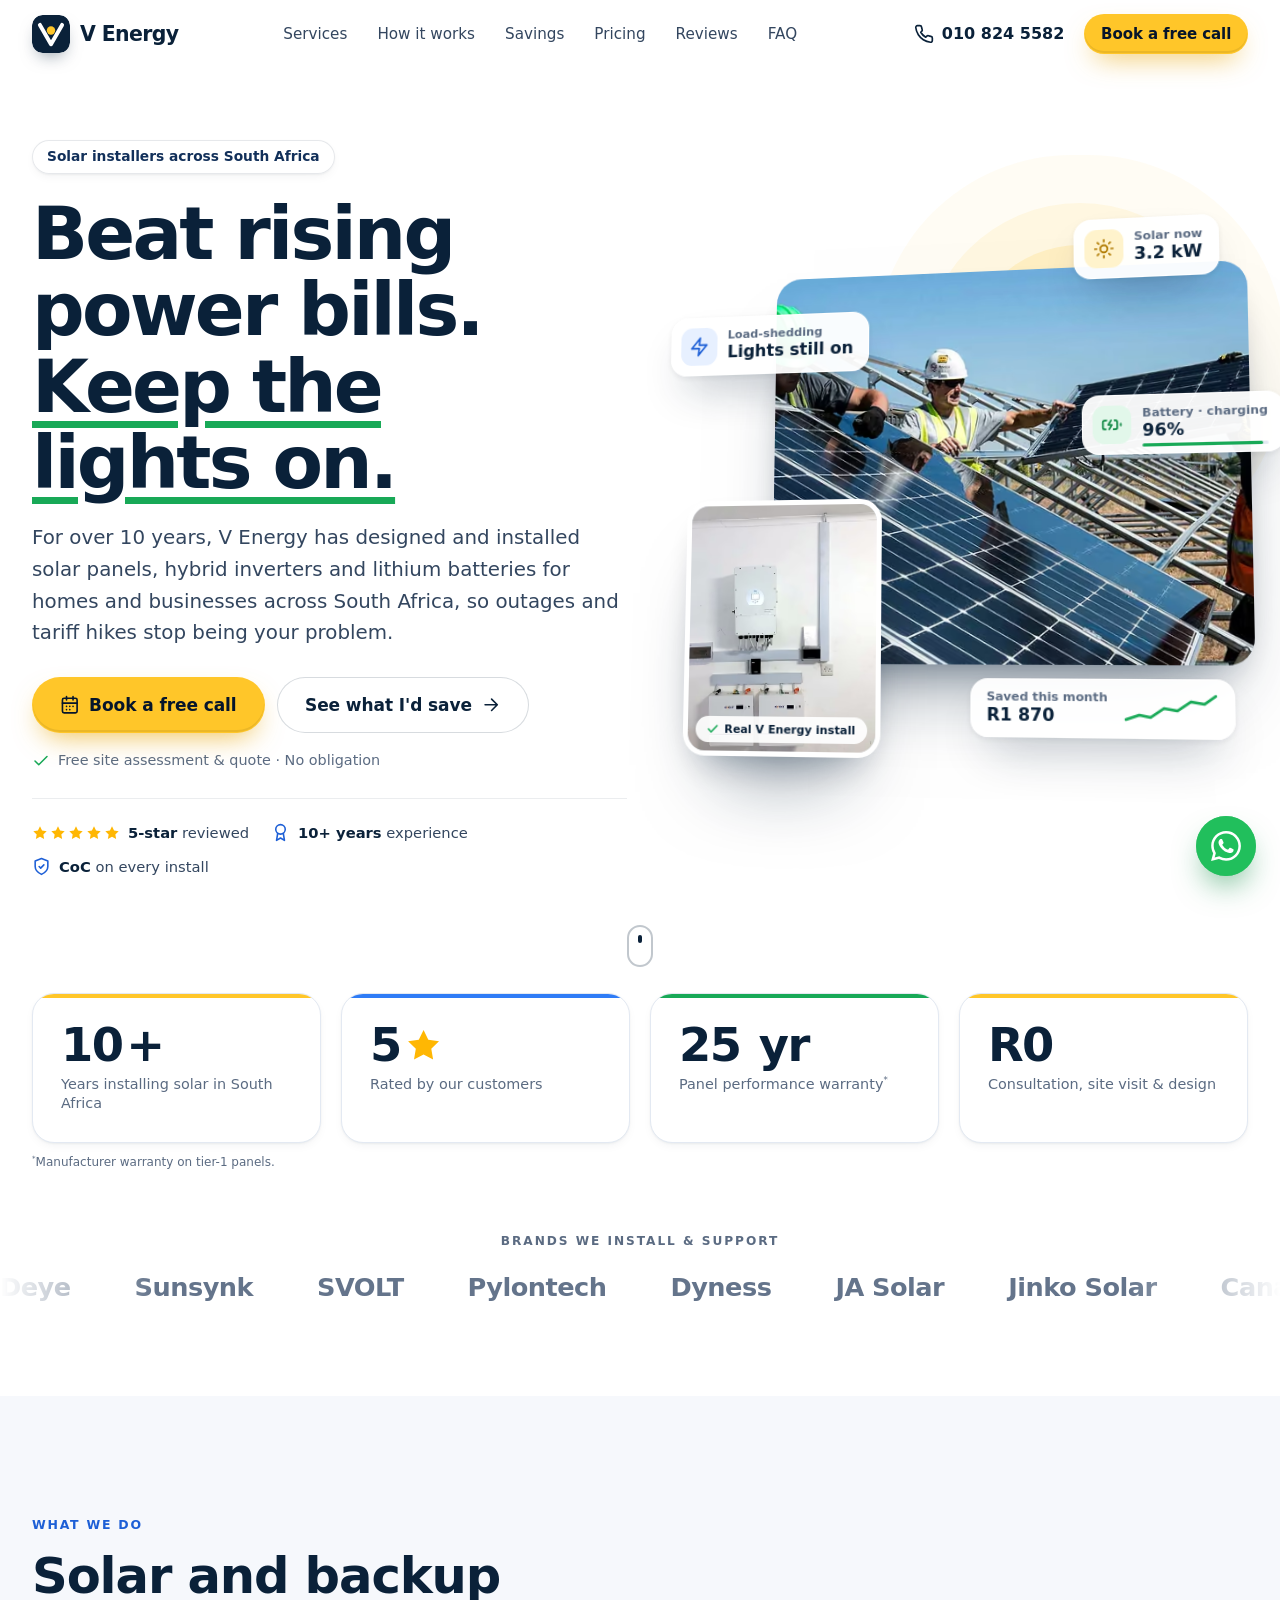
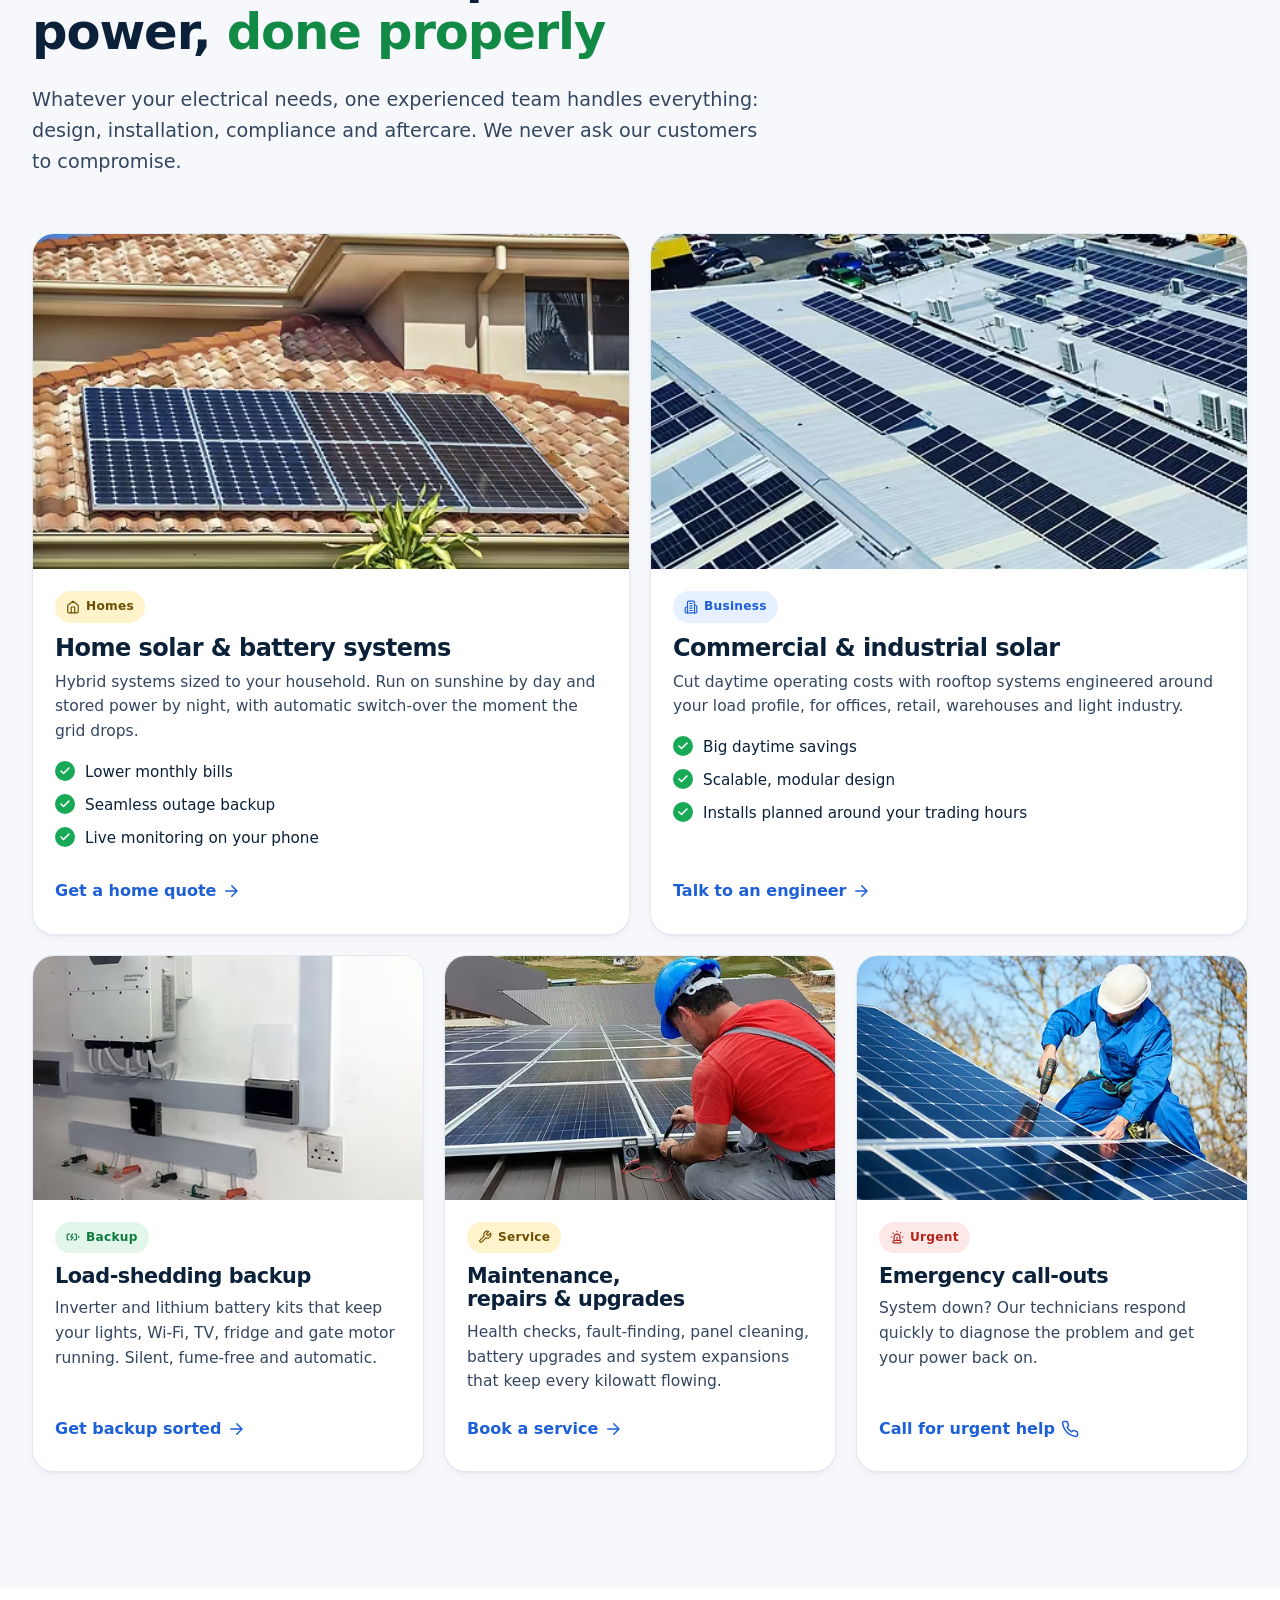
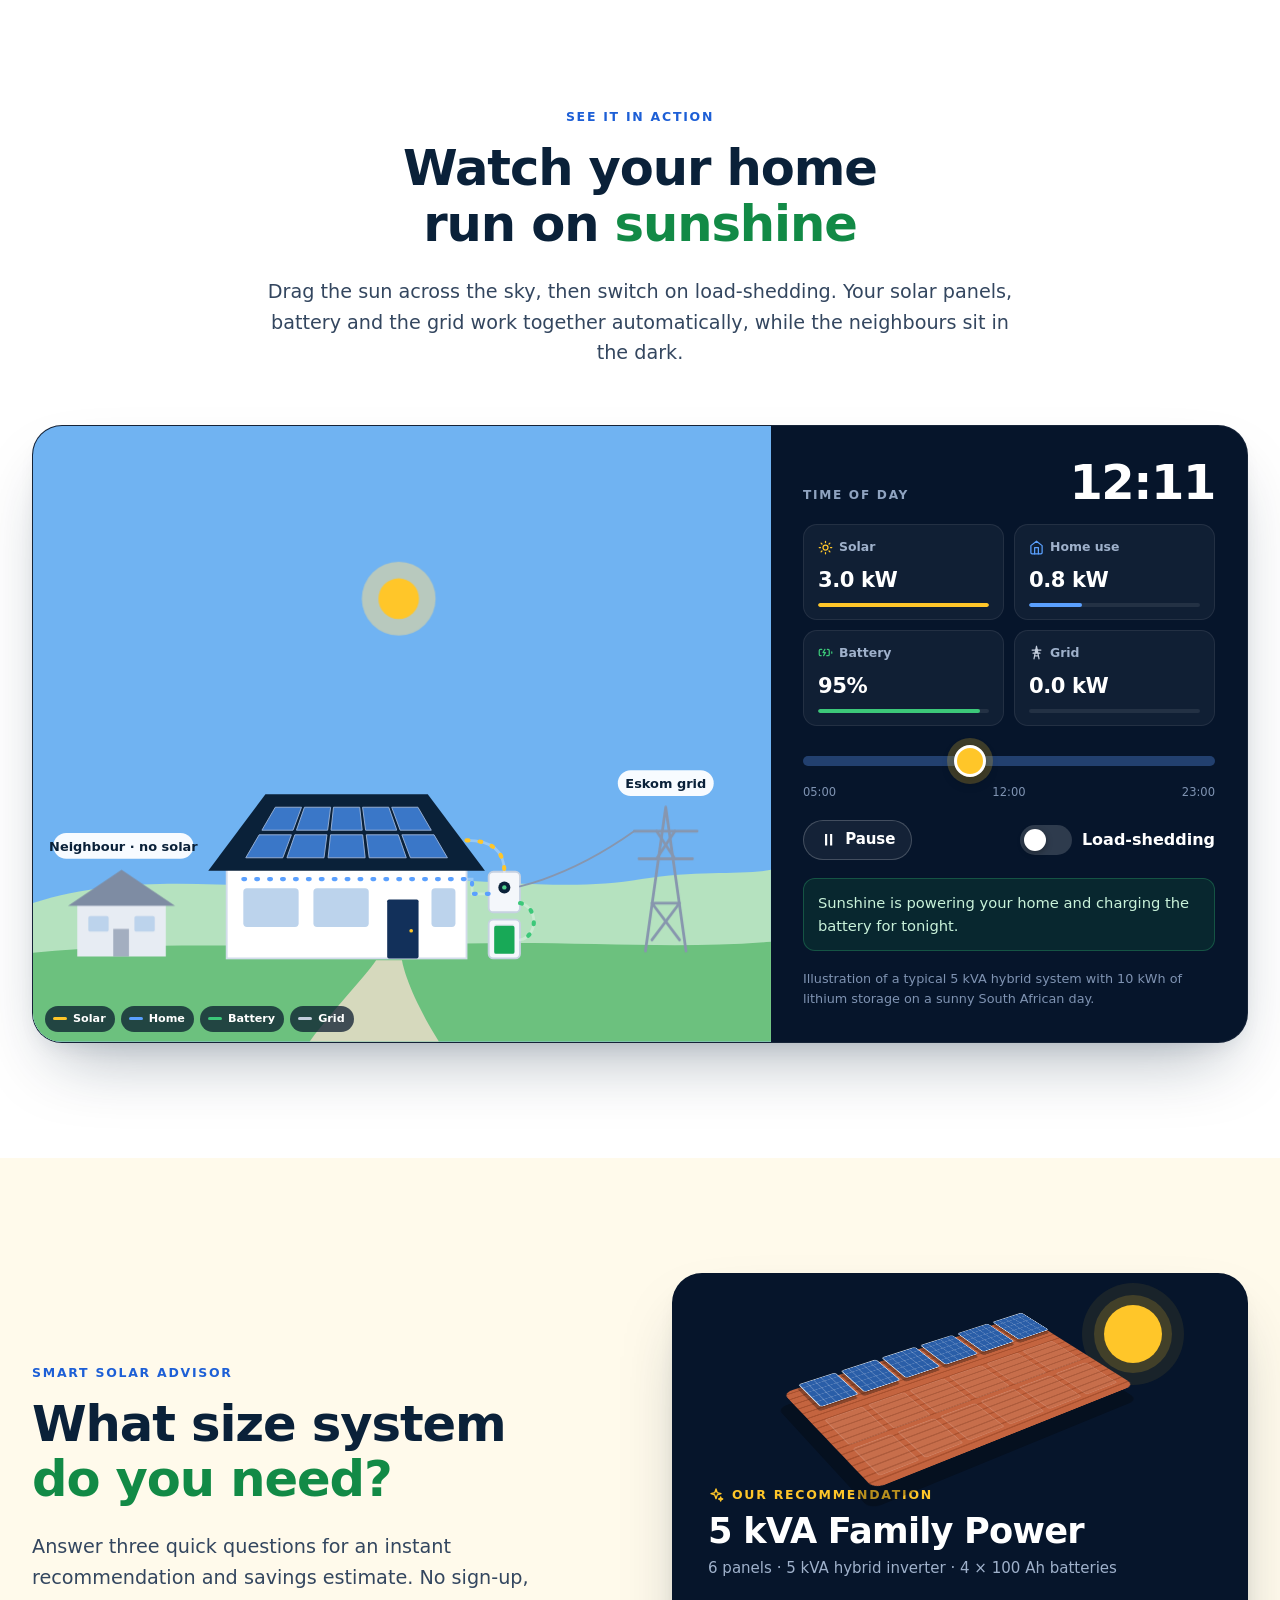
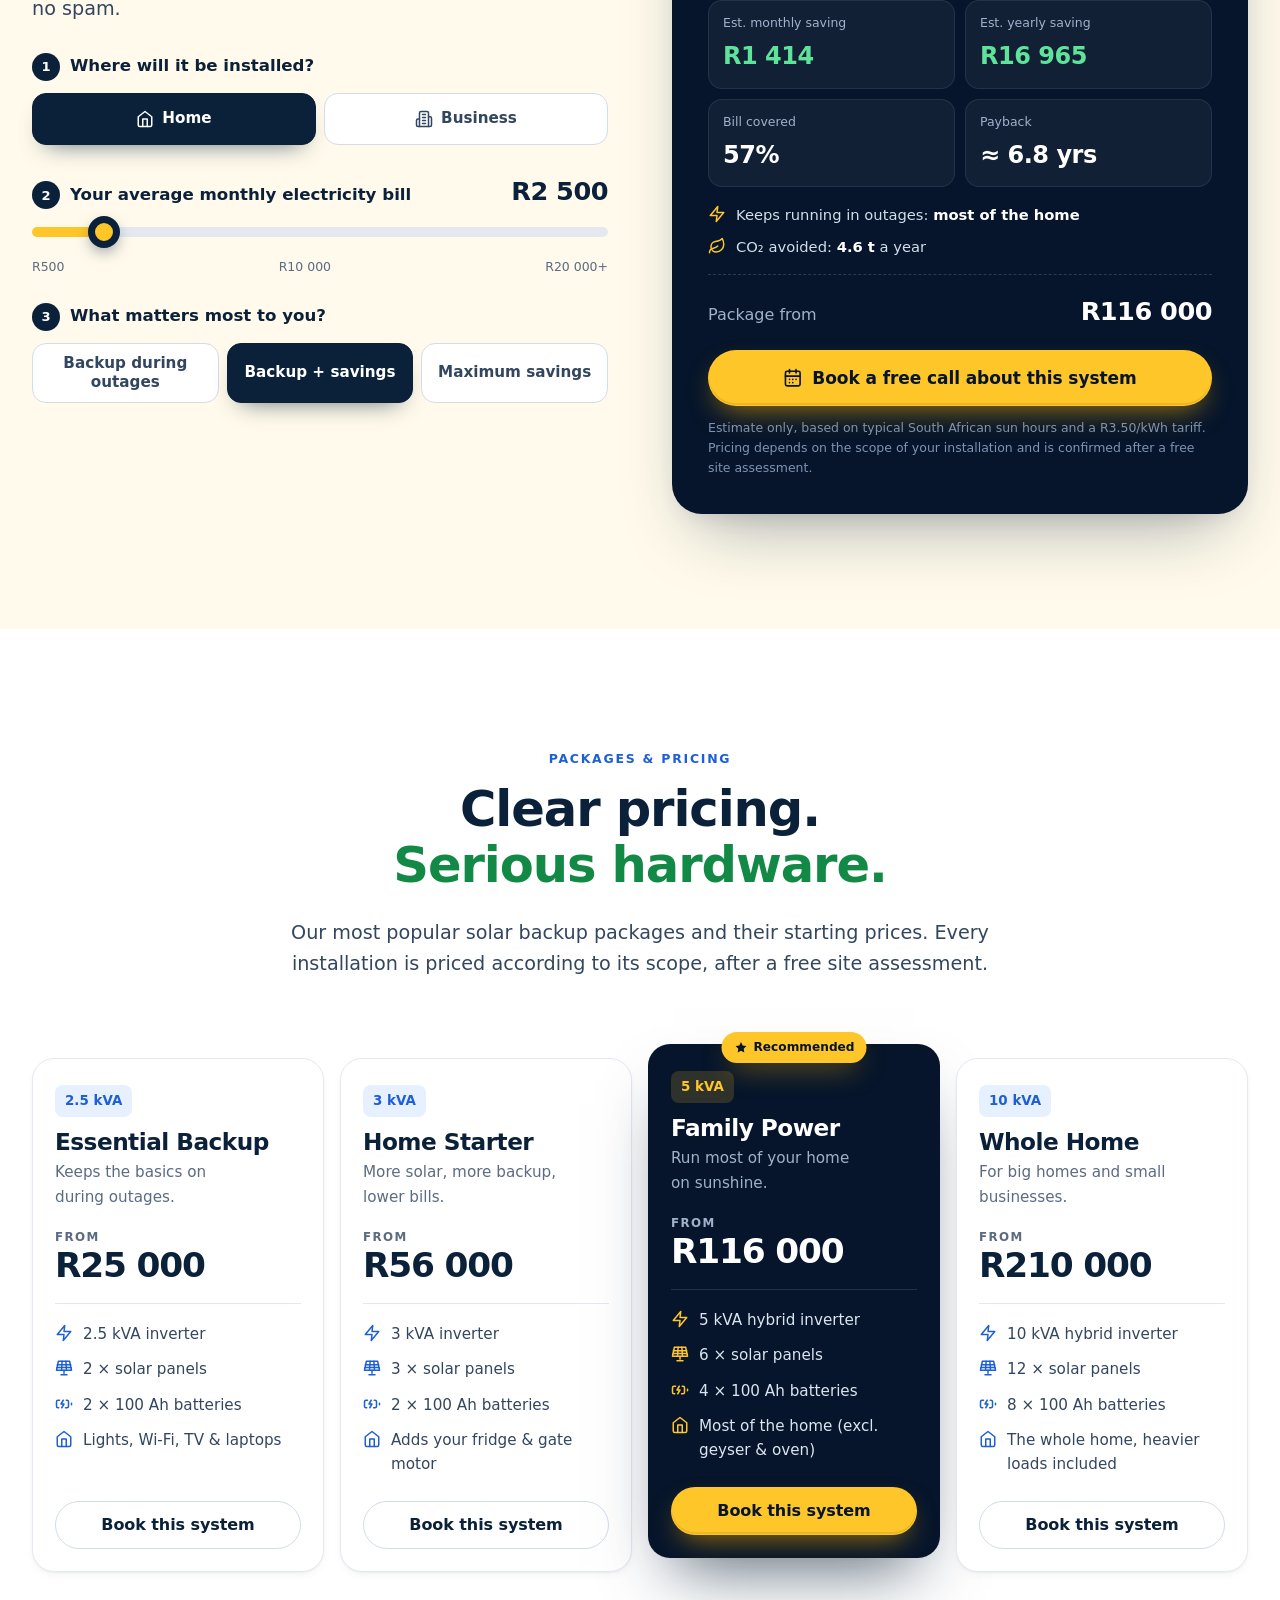
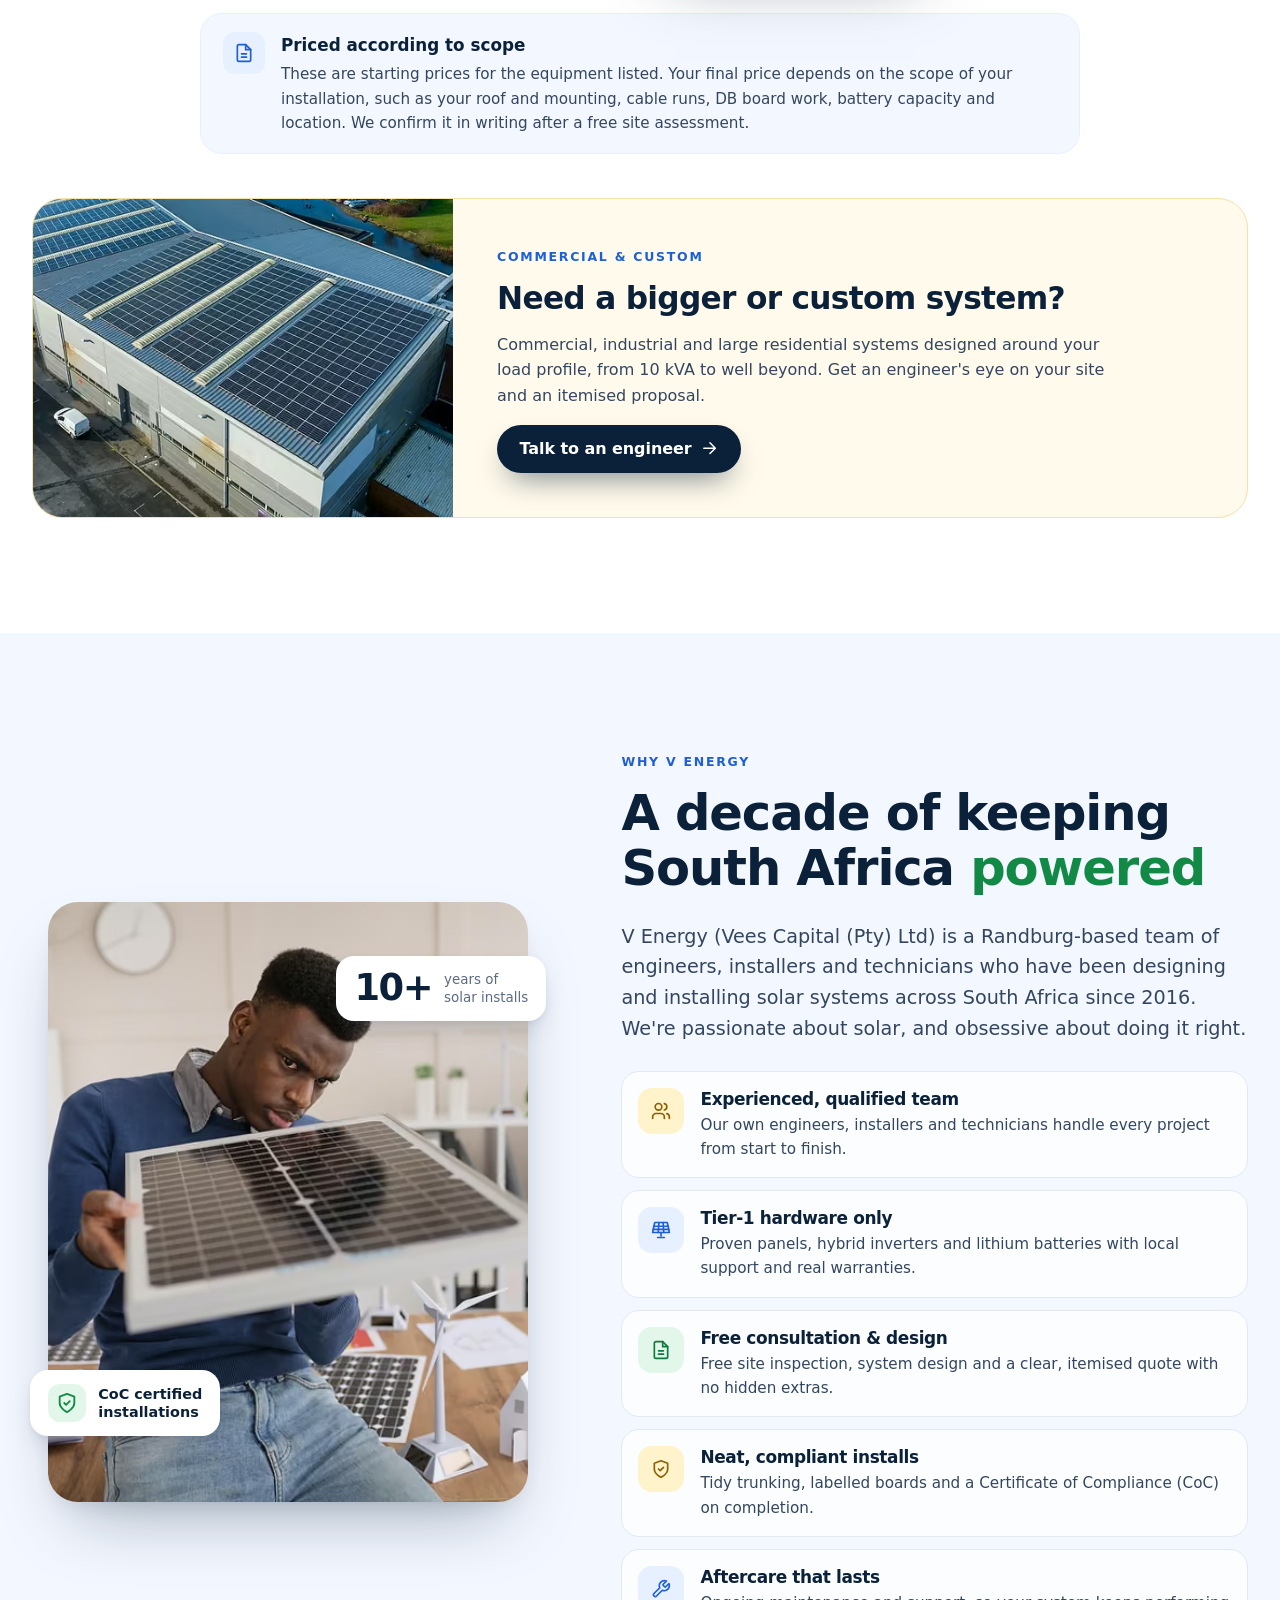
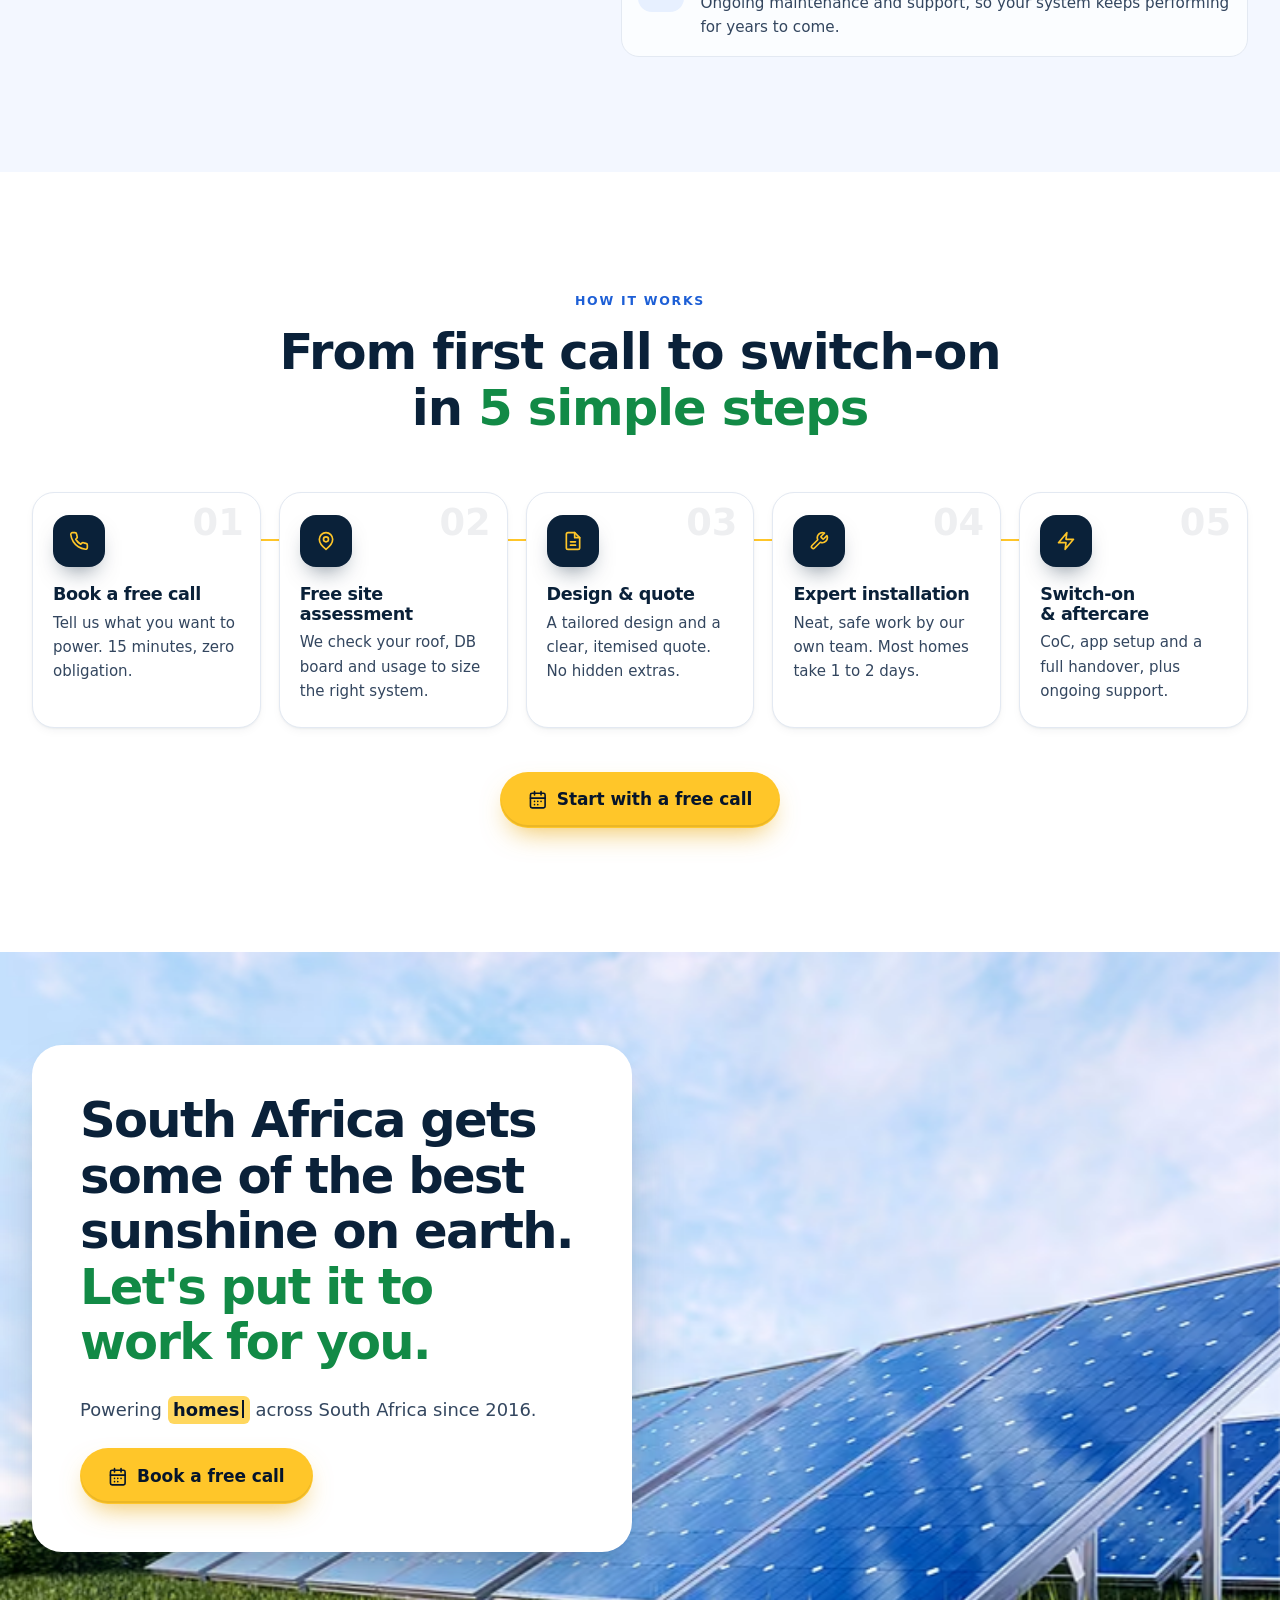
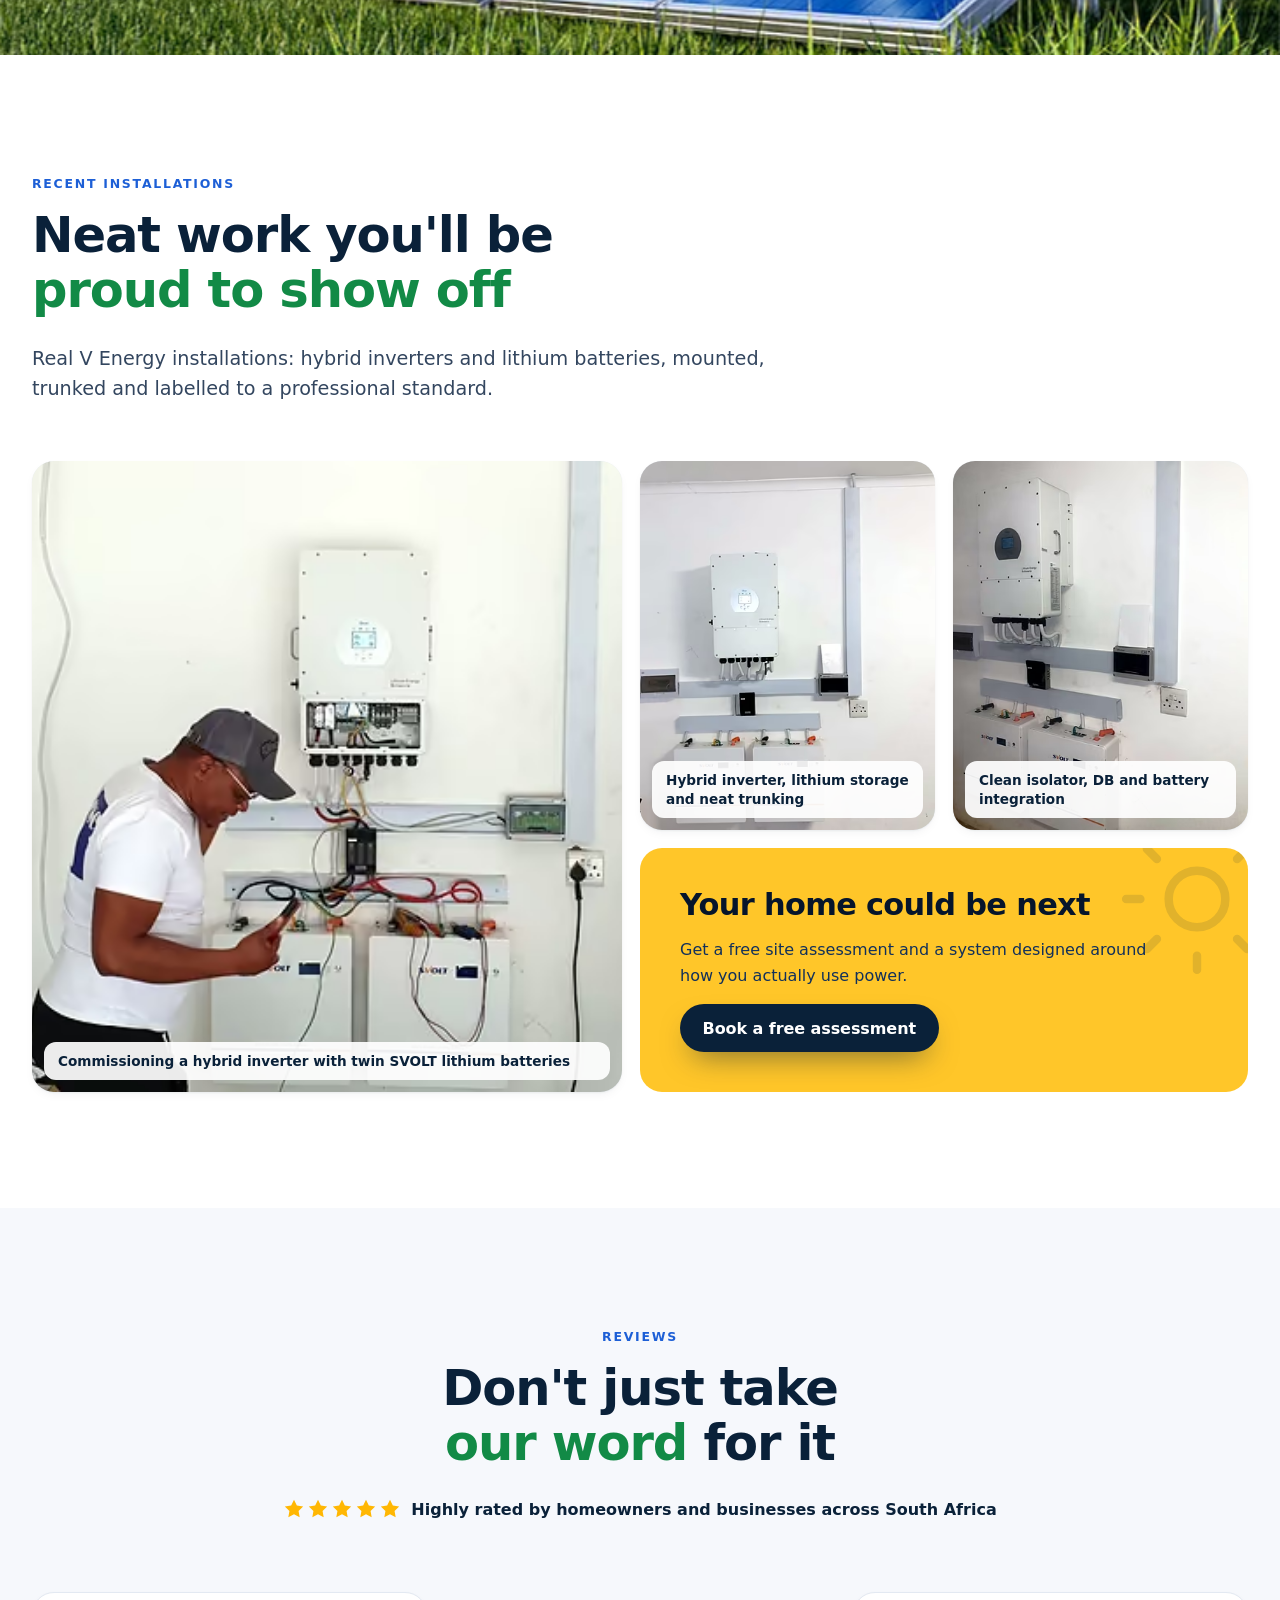
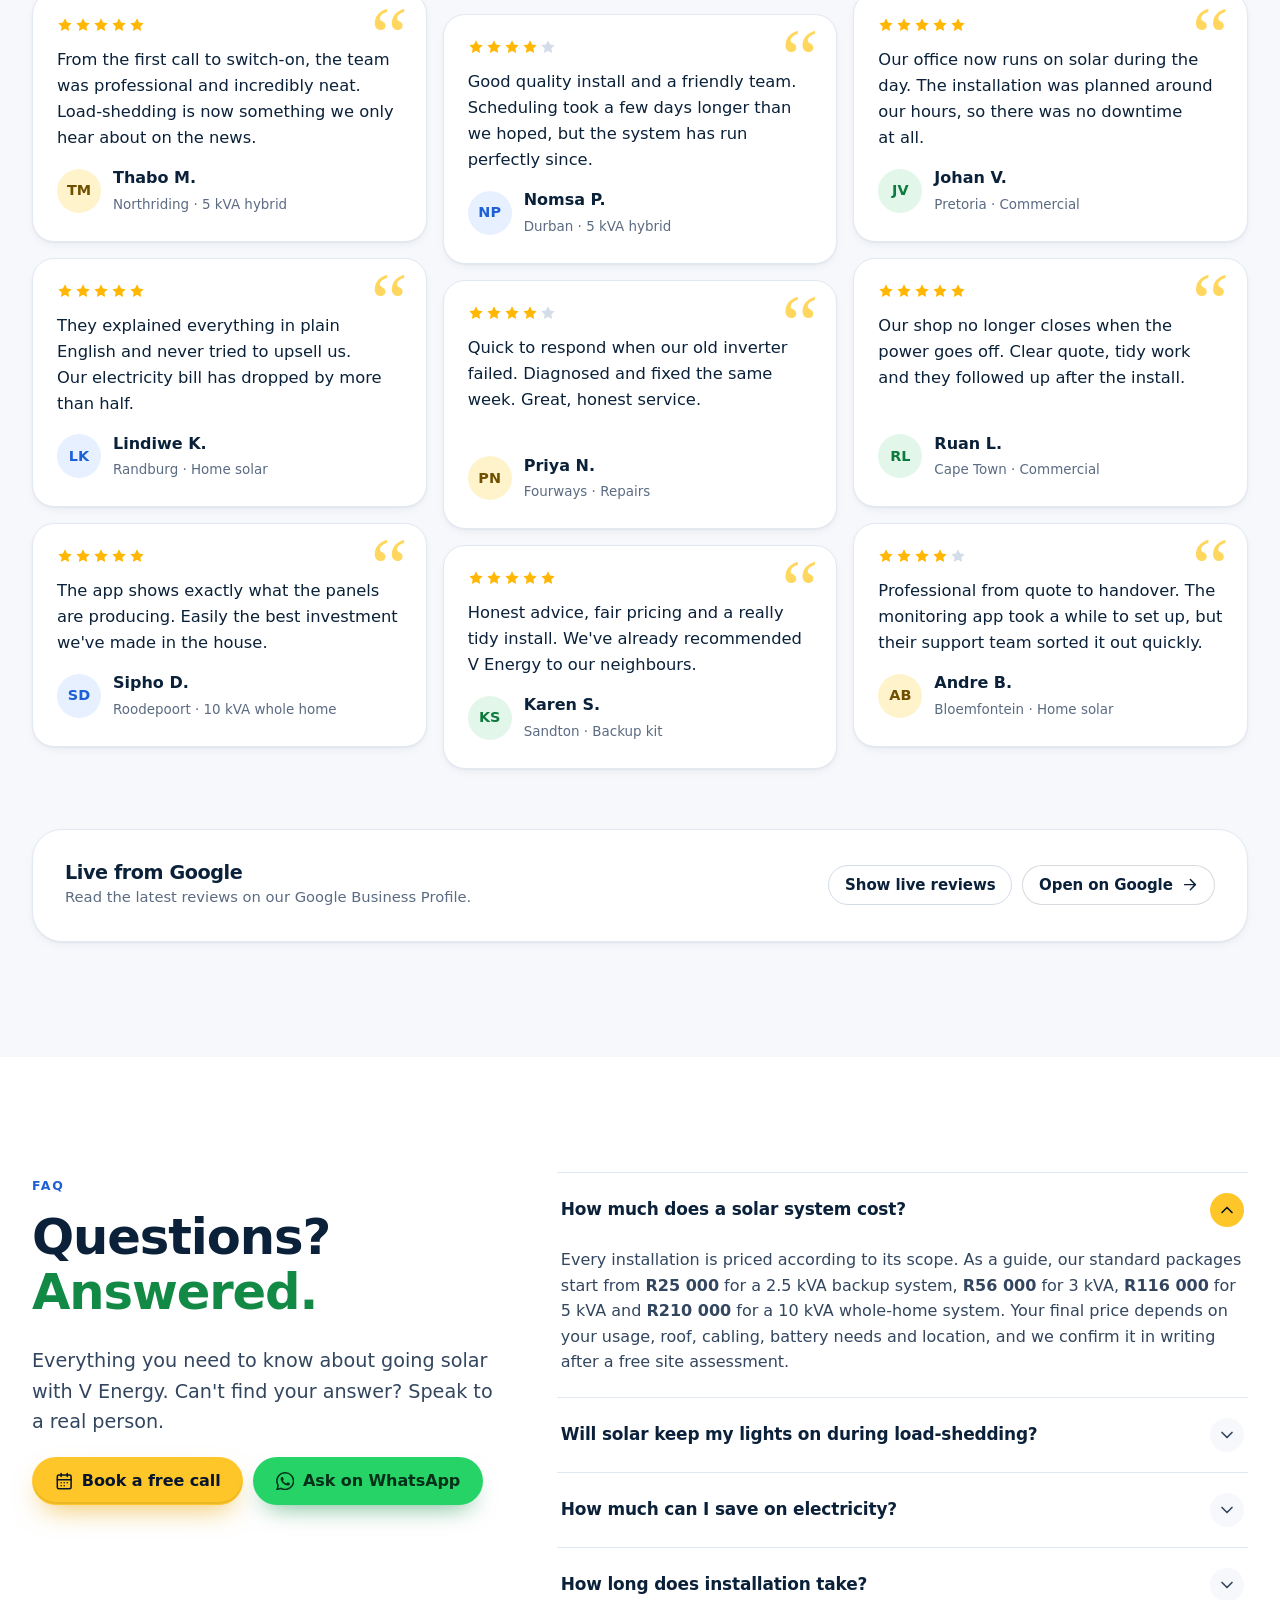
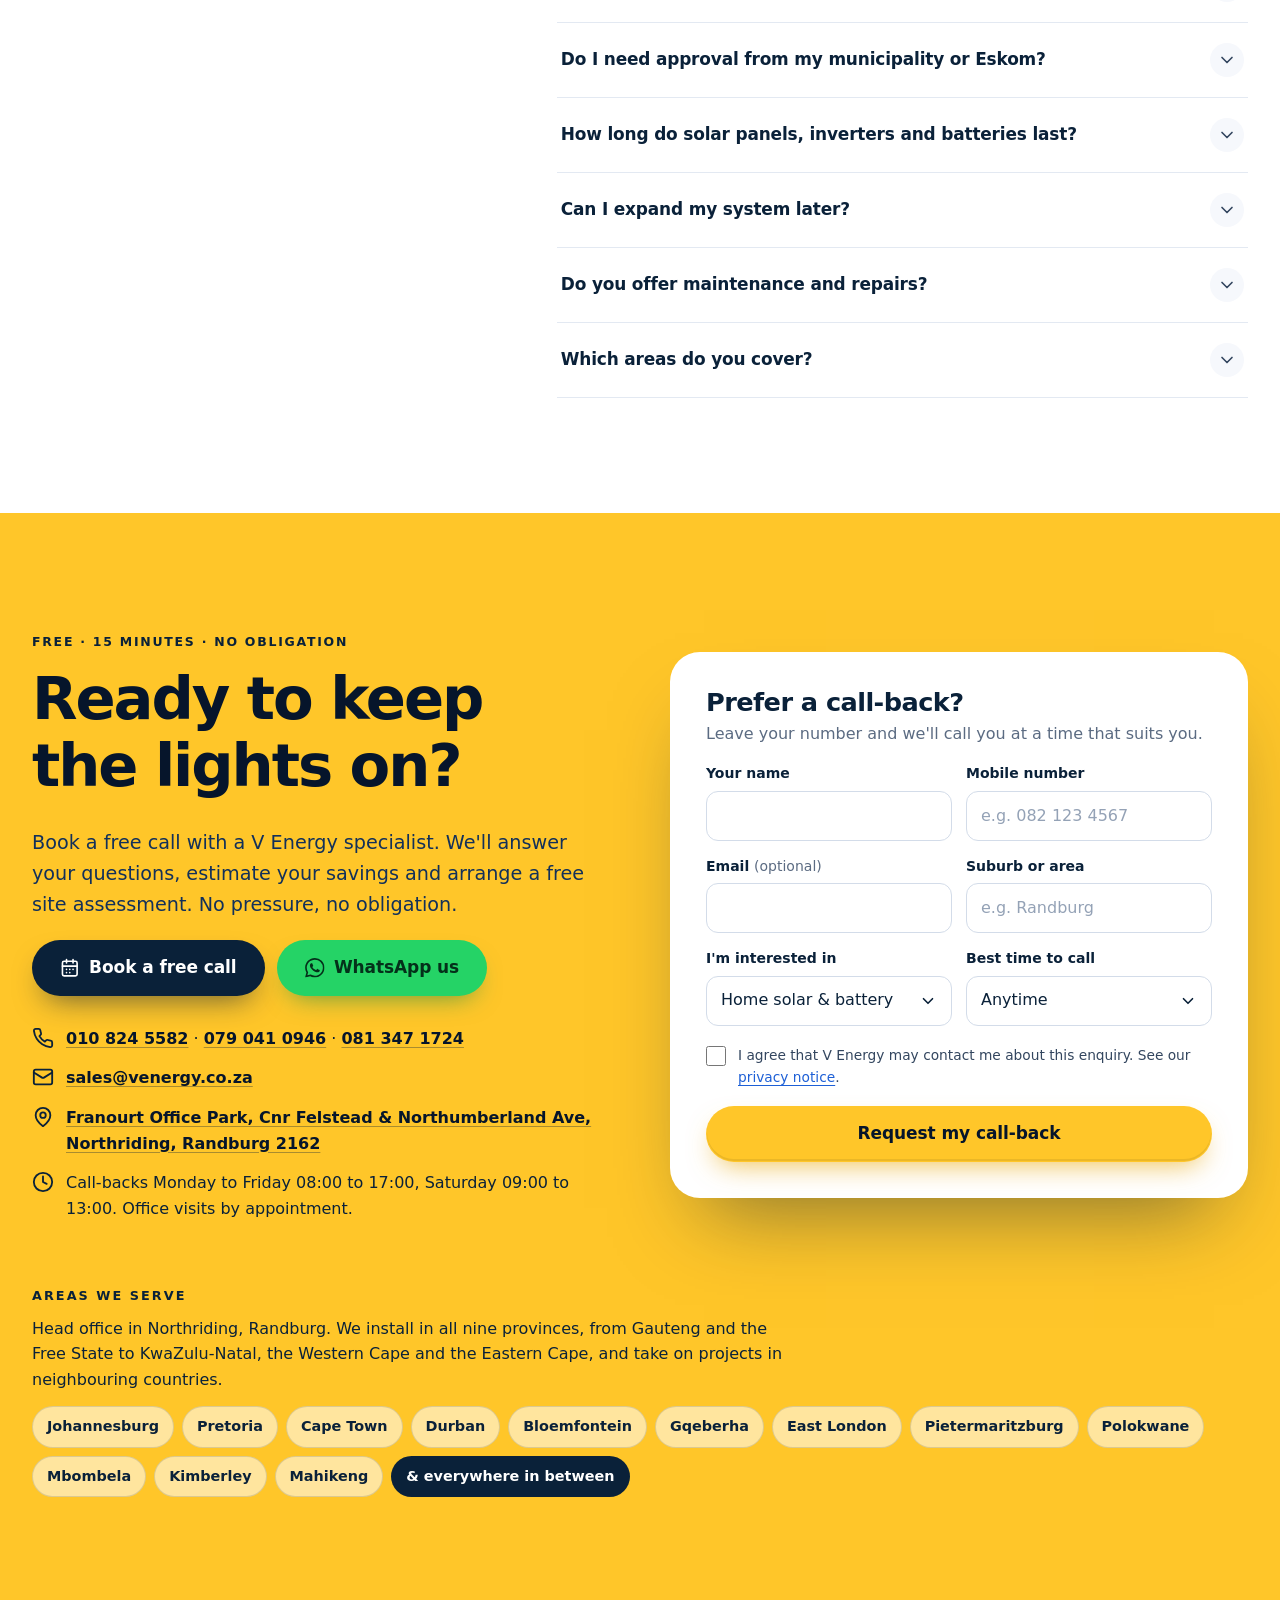
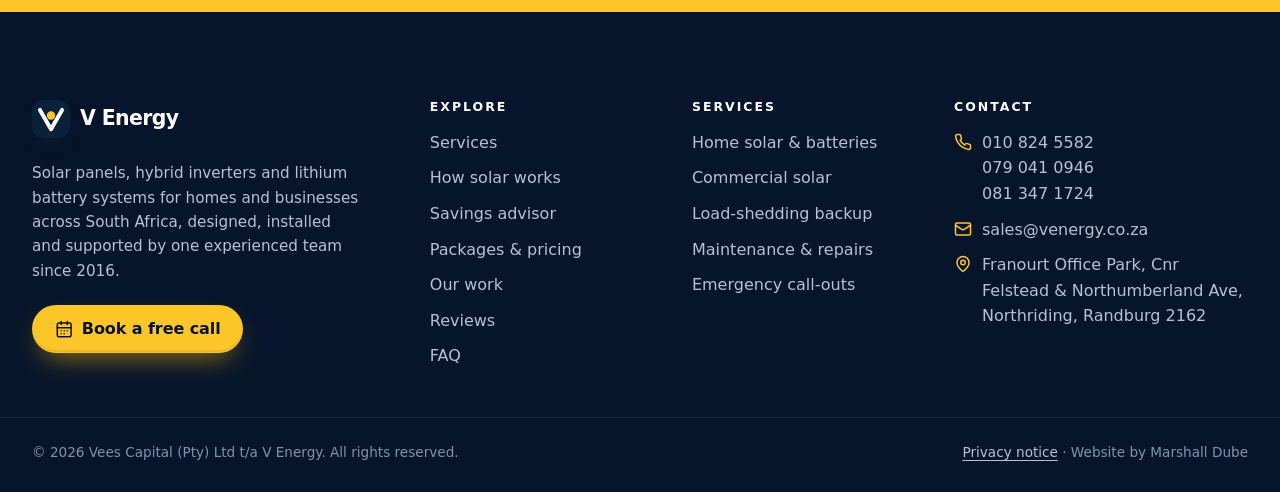
==== index.html @ 4fe9e8a4 "Send WhatsApp messages to 081 347 1724 All WhatsApp buttons (header menu, FAQ, contact section, floa" ====
<!doctype html>
<html lang="en-ZA">
<head>
  <meta charset="utf-8">
  <meta name="viewport" content="width=device-width, initial-scale=1, viewport-fit=cover">
  <title>Solar Installers in Johannesburg &amp; South Africa | V Energy</title>
  <meta name="description" content="Solar panels, inverters and lithium batteries installed across South Africa by V Energy for 10+ years. Beat load-shedding and rising tariffs. Book a free call.">
  <link rel="canonical" href="https://venergy.co.za/">
  <meta name="robots" content="index, follow, max-image-preview:large">
  <meta name="theme-color" content="#ffffff">
  <meta name="color-scheme" content="light">
  <meta name="format-detection" content="telephone=no">
  <meta name="geo.region" content="ZA-GP">
  <meta name="geo.placename" content="Northriding, Randburg">

  <meta property="og:type" content="website">
  <meta property="og:site_name" content="V Energy">
  <meta property="og:locale" content="en_ZA">
  <meta property="og:url" content="https://venergy.co.za/">
  <meta property="og:title" content="V Energy | Solar that keeps your lights on">
  <meta property="og:description" content="10+ years installing solar panels, hybrid inverters and lithium batteries across South Africa. Book a free call.">
  <meta property="og:image" content="https://venergy.co.za/assets/img/og-image.jpg">
  <meta property="og:image:width" content="1200">
  <meta property="og:image:height" content="630">
  <meta property="og:image:alt" content="V Energy installers fitting solar panels under a clear blue sky">
  <meta name="twitter:card" content="summary_large_image">
  <meta name="twitter:title" content="V Energy | Solar that keeps your lights on">
  <meta name="twitter:description" content="10+ years installing solar, inverters and lithium batteries across South Africa. Book a free call.">
  <meta name="twitter:image" content="https://venergy.co.za/assets/img/og-image.jpg">

  <link rel="icon" href="favicon.ico" sizes="48x48">
  <link rel="icon" href="favicon.svg" type="image/svg+xml">
  <link rel="apple-touch-icon" href="apple-touch-icon.png">
  <link rel="manifest" href="site.webmanifest">

  <link rel="preload" href="assets/fonts/sora-latin.woff2" as="font" type="font/woff2" crossorigin>
  <link rel="preload" href="assets/fonts/inter-latin.woff2" as="font" type="font/woff2" crossorigin>
  <link rel="stylesheet" href="assets/css/styles.css?v=2026102804">
  <script>document.documentElement.classList.add('js')</script>
  <script src="assets/js/main.js?v=2026102804" defer></script>

  <script type="application/ld+json">
  {
    "@context": "https://schema.org",
    "@graph": [
      {
        "@type": "HomeAndConstructionBusiness",
        "@id": "https://venergy.co.za/#business",
        "name": "V Energy",
        "legalName": "Vees Capital (Pty) Ltd",
        "url": "https://venergy.co.za/",
        "logo": "https://venergy.co.za/assets/img/brand/icon-512.png",
        "image": [
          "https://venergy.co.za/assets/img/og-image.jpg",
          "https://venergy.co.za/assets/img/install-c-1400.webp",
          "https://venergy.co.za/assets/img/install-b-1072.webp"
        ],
        "description": "V Energy designs, installs and maintains solar panel, hybrid inverter and lithium battery systems for homes and businesses across South Africa.",
        "foundingDate": "2016",
        "telephone": "+27108245582",
        "email": "sales@venergy.co.za",
        "priceRange": "R25 000 to R210 000",
        "currenciesAccepted": "ZAR",
        "address": {
          "@type": "PostalAddress",
          "streetAddress": "Franourt Office Park, Cnr Felstead & Northumberland Ave",
          "addressLocality": "Northriding, Randburg",
          "addressRegion": "Gauteng",
          "postalCode": "2162",
          "addressCountry": "ZA"
        },
        "areaServed": [
          { "@type": "Country", "name": "South Africa" },
          { "@type": "City", "name": "Johannesburg" },
          { "@type": "City", "name": "Pretoria" },
          { "@type": "City", "name": "Cape Town" },
          { "@type": "City", "name": "Durban" },
          { "@type": "City", "name": "Bloemfontein" },
          { "@type": "City", "name": "Gqeberha" },
          { "@type": "City", "name": "East London" },
          { "@type": "City", "name": "Pietermaritzburg" },
          { "@type": "City", "name": "Polokwane" },
          { "@type": "City", "name": "Mbombela" },
          { "@type": "City", "name": "Kimberley" },
          { "@type": "City", "name": "Mahikeng" }
        ],
        "contactPoint": [
          { "@type": "ContactPoint", "telephone": "+27108245582", "contactType": "sales", "areaServed": "ZA", "availableLanguage": "en" },
          { "@type": "ContactPoint", "telephone": "+27790410946", "contactType": "customer service", "areaServed": "ZA", "availableLanguage": "en" }
        ],
        "hasOfferCatalog": {
          "@type": "OfferCatalog",
          "name": "Solar backup packages",
          "itemListElement": [
            { "@type": "Offer", "priceSpecification": { "@type": "PriceSpecification", "minPrice": "25000", "priceCurrency": "ZAR" }, "itemOffered": { "@type": "Service", "name": "2.5 kVA Essential Backup solar system" } },
            { "@type": "Offer", "priceSpecification": { "@type": "PriceSpecification", "minPrice": "56000", "priceCurrency": "ZAR" }, "itemOffered": { "@type": "Service", "name": "3 kVA Home Starter solar system" } },
            { "@type": "Offer", "priceSpecification": { "@type": "PriceSpecification", "minPrice": "116000", "priceCurrency": "ZAR" }, "itemOffered": { "@type": "Service", "name": "5 kVA Family Power solar system" } },
            { "@type": "Offer", "priceSpecification": { "@type": "PriceSpecification", "minPrice": "210000", "priceCurrency": "ZAR" }, "itemOffered": { "@type": "Service", "name": "10 kVA Whole Home solar system" } }
          ]
        }
      },
      {
        "@type": "WebSite",
        "@id": "https://venergy.co.za/#website",
        "url": "https://venergy.co.za/",
        "name": "V Energy",
        "publisher": { "@id": "https://venergy.co.za/#business" },
        "inLanguage": "en-ZA"
      },
      {
        "@type": "FAQPage",
        "@id": "https://venergy.co.za/#faq",
        "mainEntity": [
          { "@type": "Question", "name": "How much does a solar system cost?", "acceptedAnswer": { "@type": "Answer", "text": "Every installation is priced according to its scope. As a guide, our standard packages start from R25 000 for a 2.5 kVA backup system, R56 000 for 3 kVA, R116 000 for 5 kVA and R210 000 for a 10 kVA whole-home system. Your final price depends on your usage, roof, cabling, battery needs and location, and we confirm it in writing after a free site assessment." } },
          { "@type": "Question", "name": "Will solar keep my lights on during load-shedding?", "acceptedAnswer": { "@type": "Answer", "text": "Yes. A hybrid inverter with battery storage switches over automatically when the grid goes down, so your essential appliances keep running. During the day your panels keep powering your home and recharging the batteries." } },
          { "@type": "Question", "name": "How much can I save on electricity?", "acceptedAnswer": { "@type": "Answer", "text": "Savings depend on your system size, usage pattern and tariff. Our Smart Solar Advisor gives an instant estimate, and we confirm exact figures after your free site assessment." } },
          { "@type": "Question", "name": "How long does installation take?", "acceptedAnswer": { "@type": "Answer", "text": "Most residential systems are installed in one to two days once the design is approved and the equipment is on site. Larger commercial projects are scheduled to minimise disruption to your business." } },
          { "@type": "Question", "name": "Do I need approval from my municipality or Eskom?", "acceptedAnswer": { "@type": "Answer", "text": "Grid-tied systems must be registered with your municipality or Eskom as a small-scale embedded generator (SSEG). We guide you through the requirements and provide the documentation you need, including a Certificate of Compliance (CoC)." } },
          { "@type": "Question", "name": "How long do solar panels, inverters and batteries last?", "acceptedAnswer": { "@type": "Answer", "text": "Tier-1 solar panels typically carry 25-year performance warranties. Quality lithium (LiFePO4) batteries are rated for thousands of cycles, often 10 years or more, and hybrid inverters usually come with 5- to 10-year manufacturer warranties." } },
          { "@type": "Question", "name": "Can I expand my system later?", "acceptedAnswer": { "@type": "Answer", "text": "Yes. We design systems to be modular, so you can add panels or batteries as your needs or budget grow." } },
          { "@type": "Question", "name": "Do you offer maintenance and repairs?", "acceptedAnswer": { "@type": "Answer", "text": "Yes. We offer health checks, fault-finding, panel cleaning, repairs and upgrades, plus emergency call-outs if your system goes down." } },
          { "@type": "Question", "name": "Which areas do you cover?", "acceptedAnswer": { "@type": "Answer", "text": "Our head office is in Northriding, Randburg, and we install across all nine provinces: Gauteng, the Western Cape, KwaZulu-Natal, the Free State, the Eastern Cape, Limpopo, Mpumalanga, the Northern Cape and North West. We also take on projects in neighbouring countries. Just ask." } }
        ]
      }
    ]
  }
  </script>
</head>
<body>
  <svg class="sprite" xmlns="http://www.w3.org/2000/svg" aria-hidden="true">
    <symbol id="i-phone" viewBox="0 0 24 24"><path d="M22 16.92v3a2 2 0 0 1-2.18 2 19.79 19.79 0 0 1-8.63-3.07 19.5 19.5 0 0 1-6-6 19.79 19.79 0 0 1-3.07-8.67A2 2 0 0 1 4.11 2h3a2 2 0 0 1 2 1.72c.13.96.36 1.9.7 2.81a2 2 0 0 1-.45 2.11L8.09 9.91a16 16 0 0 0 6 6l1.27-1.27a2 2 0 0 1 2.11-.45c.91.34 1.85.57 2.81.7A2 2 0 0 1 22 16.92z"/></symbol>
    <symbol id="i-calendar" viewBox="0 0 24 24"><rect x="3" y="4" width="18" height="18" rx="2"/><path d="M16 2v4M8 2v4M3 10h18M8 14h.01M12 14h.01M16 14h.01M8 18h.01M12 18h.01"/></symbol>
    <symbol id="i-arrow" viewBox="0 0 24 24"><path d="M5 12h14M13 5l7 7-7 7"/></symbol>
    <symbol id="i-check" viewBox="0 0 24 24"><path d="M20 6 9 17l-5-5"/></symbol>
    <symbol id="i-shield" viewBox="0 0 24 24"><path d="M12 22s8-4 8-10V5l-8-3-8 3v7c0 6 8 10 8 10z"/><path d="m9 12 2 2 4-4"/></symbol>
    <symbol id="i-sun" viewBox="0 0 24 24"><circle cx="12" cy="12" r="4"/><path d="M12 2v2M12 20v2M4.93 4.93l1.41 1.41M17.66 17.66l1.41 1.41M2 12h2M20 12h2M6.34 17.66l-1.41 1.41M19.07 4.93l-1.41 1.41"/></symbol>
    <symbol id="i-zap" viewBox="0 0 24 24"><path d="M13 2 3 14h9l-1 8 10-12h-9l1-8z"/></symbol>
    <symbol id="i-battery" viewBox="0 0 24 24"><path d="M15 7h1a2 2 0 0 1 2 2v6a2 2 0 0 1-2 2h-2M6 7H4a2 2 0 0 0-2 2v6a2 2 0 0 0 2 2h1M22 11v2"/><path d="m11 7-3 5h4l-3 5"/></symbol>
    <symbol id="i-home" viewBox="0 0 24 24"><path d="m3 9 9-7 9 7v11a2 2 0 0 1-2 2H5a2 2 0 0 1-2-2z"/><path d="M9 22V12h6v10"/></symbol>
    <symbol id="i-building" viewBox="0 0 24 24"><path d="M6 22V4a2 2 0 0 1 2-2h8a2 2 0 0 1 2 2v18z"/><path d="M6 12H4a2 2 0 0 0-2 2v6a2 2 0 0 0 2 2h2M18 9h2a2 2 0 0 1 2 2v9a2 2 0 0 1-2 2h-2M10 6h4M10 10h4M10 14h4M10 18h4"/></symbol>
    <symbol id="i-wrench" viewBox="0 0 24 24"><path d="M14.7 6.3a1 1 0 0 0 0 1.4l1.6 1.6a1 1 0 0 0 1.4 0l3.77-3.77a6 6 0 0 1-7.94 7.94l-6.91 6.91a2.12 2.12 0 0 1-3-3l6.91-6.91a6 6 0 0 1 7.94-7.94l-3.76 3.76z"/></symbol>
    <symbol id="i-siren" viewBox="0 0 24 24"><path d="M7 18v-6a5 5 0 1 1 10 0v6"/><path d="M5 21a1 1 0 0 0 1 1h12a1 1 0 0 0 1-1v-1a2 2 0 0 0-2-2H7a2 2 0 0 0-2 2zM21 12h1M18.5 4.5 18 5M2 12h1M12 2v1M4.93 4.93l.71.71M12 12v6"/></symbol>
    <symbol id="i-panel" viewBox="0 0 24 24"><path d="M4.5 3h15L22 15H2z"/><path d="M3.1 7.5h17.8M2.6 11.3h18.8M9.5 3 8.7 15M14.5 3l.8 12M12 15v4M8 21h8"/></symbol>
    <symbol id="i-leaf" viewBox="0 0 24 24"><path d="M11 20A7 7 0 0 1 9.8 6.1C15.5 5 17 4.48 19 2c1 2 2 4.18 2 8 0 5.5-4.78 10-10 10z"/><path d="M2 21c0-3 1.85-5.36 5.08-6C9.5 14.52 12 13 13 12"/></symbol>
    <symbol id="i-star" viewBox="0 0 24 24"><path fill="currentColor" stroke="none" d="m12 2 3.09 6.26L22 9.27l-5 4.87 1.18 6.88L12 17.77l-6.18 3.25L7 14.14 2 9.27l6.91-1.01z"/></symbol>
    <symbol id="i-mail" viewBox="0 0 24 24"><rect x="2" y="4" width="20" height="16" rx="2"/><path d="m22 7-8.97 5.7a1.94 1.94 0 0 1-2.06 0L2 7"/></symbol>
    <symbol id="i-pin" viewBox="0 0 24 24"><path d="M20 10c0 6-8 12-8 12s-8-6-8-12a8 8 0 0 1 16 0z"/><circle cx="12" cy="10" r="3"/></symbol>
    <symbol id="i-clock" viewBox="0 0 24 24"><circle cx="12" cy="12" r="10"/><path d="M12 6v6l4 2"/></symbol>
    <symbol id="i-x" viewBox="0 0 24 24"><path d="M18 6 6 18M6 6l12 12"/></symbol>
    <symbol id="i-chevron" viewBox="0 0 24 24"><path d="m6 9 6 6 6-6"/></symbol>
    <symbol id="i-plus" viewBox="0 0 24 24"><path d="M12 5v14M5 12h14"/></symbol>
    <symbol id="i-play" viewBox="0 0 24 24"><path d="M7 4v16l13-8z"/></symbol>
    <symbol id="i-pause" viewBox="0 0 24 24"><path d="M7 4h3v16H7zM14 4h3v16h-3z"/></symbol>
    <symbol id="i-video" viewBox="0 0 24 24"><path d="m22 8-6 4 6 4z"/><rect x="2" y="6" width="14" height="12" rx="2"/></symbol>
    <symbol id="i-award" viewBox="0 0 24 24"><circle cx="12" cy="8" r="6"/><path d="M15.48 12.89 17 22l-5-3-5 3 1.52-9.11"/></symbol>
    <symbol id="i-users" viewBox="0 0 24 24"><path d="M16 21v-2a4 4 0 0 0-4-4H6a4 4 0 0 0-4 4v2"/><circle cx="9" cy="7" r="4"/><path d="M22 21v-2a4 4 0 0 0-3-3.87M16 3.13a4 4 0 0 1 0 7.75"/></symbol>
    <symbol id="i-file" viewBox="0 0 24 24"><path d="M14 2H6a2 2 0 0 0-2 2v16a2 2 0 0 0 2 2h12a2 2 0 0 0 2-2V8z"/><path d="M14 2v6h6M9 13h6M9 17h6"/></symbol>
    <symbol id="i-spark" viewBox="0 0 24 24"><path d="M12 3l1.9 5.6L19.5 10l-5.6 1.9L12 17.5l-1.9-5.6L4.5 10l5.6-1.4z"/><path d="M19 15l.8 2.2L22 18l-2.2.8L19 21l-.8-2.2L16 18l2.2-.8z"/></symbol>
    <symbol id="i-pylon" viewBox="0 0 24 24"><path d="M8 22 12 2l4 20M5 8h14M6.5 13h11M9.2 17.5h5.6M10 8l4 5M14 8l-4 5"/></symbol>
    <symbol id="i-whatsapp" viewBox="0 0 24 24"><path fill="currentColor" stroke="none" d="M17.47 14.38c-.3-.15-1.76-.87-2.03-.97-.27-.1-.47-.15-.67.15-.2.3-.77.97-.94 1.16-.17.2-.35.22-.64.07-.3-.15-1.26-.46-2.39-1.47-.88-.79-1.48-1.76-1.65-2.06-.17-.3-.02-.46.13-.6.13-.14.3-.35.45-.53.15-.17.2-.3.3-.5.1-.2.05-.37-.03-.52-.07-.15-.67-1.61-.92-2.2-.24-.58-.49-.5-.67-.51h-.57c-.2 0-.52.07-.79.37-.27.3-1.04 1.02-1.04 2.48s1.07 2.88 1.21 3.07c.15.2 2.1 3.2 5.08 4.49.71.31 1.26.49 1.7.63.71.22 1.36.19 1.87.12.57-.09 1.76-.72 2-1.41.25-.7.25-1.29.18-1.41-.08-.13-.27-.2-.57-.35zm-5.42 7.4h-.01a9.87 9.87 0 0 1-5.03-1.38l-.36-.21-3.74.98 1-3.65-.24-.37a9.86 9.86 0 0 1-1.51-5.26c0-5.45 4.44-9.88 9.89-9.88 2.64 0 5.12 1.03 6.99 2.9a9.83 9.83 0 0 1 2.89 6.99c0 5.45-4.44 9.88-9.88 9.88zm8.41-18.3A11.82 11.82 0 0 0 12.05 0C5.5 0 .16 5.34.16 11.89c0 2.1.55 4.14 1.59 5.95L.06 24l6.3-1.65a11.88 11.88 0 0 0 5.68 1.45h.01c6.55 0 11.89-5.34 11.89-11.89 0-3.18-1.24-6.16-3.48-8.41z"/></symbol>
    <symbol id="i-vmark" viewBox="0 0 48 48"><rect width="48" height="48" rx="13" fill="#0A2139" stroke="none"/><circle cx="24" cy="19.6" r="5.3" fill="#FFC629" stroke="none"/><path d="M10 12.5 24 37 38 12.5" fill="none" stroke="#fff" stroke-width="5" stroke-linecap="round" stroke-linejoin="round"/></symbol>
  </svg>

  <a class="skip-link" href="#main">Skip to content</a>
  <div class="scroll-progress" aria-hidden="true"><span></span></div>

  <!-- ============ HEADER ============ -->
  <header class="site-header" id="top">
    <div class="container header-bar">
      <a class="brand" href="#top" aria-label="V Energy, back to top">
        <svg class="brand-mark" aria-hidden="true"><use href="#i-vmark"/></svg>
        <span class="brand-word">V&nbsp;Energy</span>
      </a>
      <nav class="nav" aria-label="Main">
        <ul class="nav-list">
          <li><a href="#services">Services</a></li>
          <li><a href="#how-solar-works">How it works</a></li>
          <li><a href="#savings">Savings</a></li>
          <li><a href="#packages">Pricing</a></li>
          <li><a href="#reviews">Reviews</a></li>
          <li><a href="#faq">FAQ</a></li>
        </ul>
      </nav>
      <div class="header-cta">
        <a class="header-phone" href="tel:+27108245582" data-track="call_click" aria-label="Call V Energy on 010&nbsp;824&nbsp;5582">
          <svg class="i" aria-hidden="true"><use href="#i-phone"/></svg><span>010&nbsp;824&nbsp;5582</span>
        </a>
        <a class="btn btn-primary btn-sm header-book" href="#callback" data-book data-source="Header">Book a free call</a>
        <button class="menu-btn" type="button" aria-expanded="false" aria-controls="mobile-menu">
          <span class="sr-only">Open menu</span>
          <span class="menu-icon" aria-hidden="true"><i></i><i></i><i></i></span>
        </button>
      </div>
    </div>
    <div class="mobile-menu" id="mobile-menu" hidden>
      <nav aria-label="Mobile">
        <ul class="mm-list">
          <li><a href="#services">Services</a></li>
          <li><a href="#how-solar-works">How solar works</a></li>
          <li><a href="#savings">Savings advisor</a></li>
          <li><a href="#packages">Packages &amp; pricing</a></li>
          <li><a href="#projects">Our work</a></li>
          <li><a href="#reviews">Reviews</a></li>
          <li><a href="#faq">FAQ</a></li>
          <li><a href="#contact">Contact</a></li>
        </ul>
      </nav>
      <div class="mm-cta">
        <a class="btn btn-primary btn-lg btn-block" href="#callback" data-book data-source="Mobile menu">
          <svg class="i" aria-hidden="true"><use href="#i-calendar"/></svg>Book a free call
        </a>
        <div class="mm-row">
          <a class="btn btn-outline" href="tel:+27108245582" data-track="call_click"><svg class="i" aria-hidden="true"><use href="#i-phone"/></svg>Call us</a>
          <a class="btn btn-wa" href="https://wa.me/27813471724?text=Hi%20V%20Energy%2C%20I%27d%20like%20a%20free%20solar%20consultation." target="_blank" rel="noopener" data-track="whatsapp_click"><svg class="i" aria-hidden="true"><use href="#i-whatsapp"/></svg>WhatsApp</a>
        </div>
        <p class="mm-note"><svg class="i" aria-hidden="true"><use href="#i-mail"/></svg><a href="mailto:sales@venergy.co.za">sales@venergy.co.za</a></p>
      </div>
    </div>
  </header>

  <main id="main">

    <!-- ============ HERO ============ -->
    <section class="hero" id="home" aria-labelledby="hero-title">
      <div class="hero-bg" aria-hidden="true">
        <div class="hero-sun"><span class="rays"></span><span class="core"></span></div>
      </div>

      <div class="container hero-inner">
        <div class="hero-copy">
          <h1 class="hero-title" id="hero-title">
            <span class="hero-kicker">Solar installers across South Africa</span>
            Beat rising power bills. <span class="hl">Keep the lights&nbsp;on.</span>
          </h1>
          <p class="hero-lead">For over 10 years, V Energy has designed and installed solar panels, hybrid inverters and lithium batteries for homes and businesses across South Africa, so outages and tariff hikes stop being your problem.</p>
          <div class="hero-ctas">
            <a class="btn btn-primary btn-lg magnetic" href="#callback" data-book data-source="Hero">
              <svg class="i" aria-hidden="true"><use href="#i-calendar"/></svg>Book a free call
            </a>
            <a class="btn btn-ghost btn-lg" href="#savings">
              See what I'd save<svg class="i" aria-hidden="true"><use href="#i-arrow"/></svg>
            </a>
          </div>
          <p class="hero-note"><svg class="i" aria-hidden="true"><use href="#i-check"/></svg>Free site assessment &amp; quote · No obligation</p>
          <ul class="hero-proof">
            <li>
              <span class="stars" aria-hidden="true"><svg><use href="#i-star"/></svg><svg><use href="#i-star"/></svg><svg><use href="#i-star"/></svg><svg><use href="#i-star"/></svg><svg><use href="#i-star"/></svg></span>
              <span><strong>5-star</strong> reviewed</span>
            </li>
            <li><svg class="i" aria-hidden="true"><use href="#i-award"/></svg><span><strong>10+ years</strong> experience</span></li>
            <li><svg class="i" aria-hidden="true"><use href="#i-shield"/></svg><span><strong>CoC</strong> on every install</span></li>
          </ul>
        </div>

        <div class="hero-visual">
          <div class="stage" data-stage>
            <figure class="stage-card stage-main">
              <picture>
                <source type="image/avif" srcset="assets/img/hero-main-480.avif 480w, assets/img/hero-main-720.avif 720w, assets/img/hero-main-960.avif 960w, assets/img/hero-main-1229.avif 1229w" sizes="(min-width: 1024px) 540px, 86vw">
                <img src="assets/img/hero-main-960.webp" srcset="assets/img/hero-main-480.webp 480w, assets/img/hero-main-720.webp 720w, assets/img/hero-main-960.webp 960w, assets/img/hero-main-1229.webp 1229w" sizes="(min-width: 1024px) 540px, 86vw" width="1229" height="768" alt="Solar installers in hard hats lifting a panel into place on a mounting frame" fetchpriority="high">
              </picture>
            </figure>
            <figure class="stage-card stage-real">
              <picture>
                <source type="image/avif" srcset="assets/img/install-a-360.avif 360w, assets/img/install-a-540.avif 540w, assets/img/install-a-720.avif 720w, assets/img/install-a-912.avif 912w" sizes="(min-width: 1024px) 210px, 36vw">
                <img src="assets/img/install-a-540.webp" srcset="assets/img/install-a-360.webp 360w, assets/img/install-a-540.webp 540w, assets/img/install-a-720.webp 720w, assets/img/install-a-912.webp 912w" sizes="(min-width: 1024px) 210px, 36vw" width="912" height="1140" alt="A V Energy hybrid inverter and two lithium batteries neatly mounted on a garage wall" decoding="async">
              </picture>
              <figcaption><svg class="i" aria-hidden="true"><use href="#i-check"/></svg>Real V Energy install</figcaption>
            </figure>
            <div class="chip chip-solar" aria-hidden="true">
              <span class="chip-ic"><svg class="i"><use href="#i-sun"/></svg></span>
              <span class="chip-txt"><small>Solar now</small><strong data-live="solar">3.2 kW</strong></span>
            </div>
            <div class="chip chip-batt" aria-hidden="true">
              <span class="chip-ic"><svg class="i"><use href="#i-battery"/></svg></span>
              <span class="chip-txt"><small>Battery · charging</small><strong data-live="batt">96%</strong></span>
              <span class="chip-bar"><i></i></span>
            </div>
            <div class="chip chip-grid" aria-hidden="true">
              <span class="chip-ic"><svg class="i"><use href="#i-zap"/></svg></span>
              <span class="chip-txt"><small>Load-shedding</small><strong>Lights still on</strong></span>
            </div>
            <div class="chip chip-save" aria-hidden="true">
              <span class="chip-txt"><small>Saved this month</small><strong>R1 870</strong></span>
              <svg class="spark" viewBox="0 0 84 28" preserveAspectRatio="none"><path d="M2 24 L14 20 L24 22 L36 14 L48 16 L60 8 L72 10 L82 3"/></svg>
            </div>
          </div>
        </div>
      </div>

      <a class="scroll-cue" href="#trust" aria-label="Scroll to learn more"><span></span></a>
    </section>

    <!-- ============ TRUST ============ -->
    <section class="trust" id="trust" aria-label="Why homeowners trust V Energy">
      <div class="container">
        <ul class="stats">
          <li data-reveal>
            <strong><span data-count="10">10</span>+</strong>
            <span>Years installing solar in South Africa</span>
          </li>
          <li data-reveal style="--d: 80ms">
            <strong>5<svg class="i star-i" aria-hidden="true"><use href="#i-star"/></svg></strong>
            <span>Rated by our customers</span>
          </li>
          <li data-reveal style="--d: 160ms">
            <strong><span data-count="25">25</span>&nbsp;yr</strong>
            <span>Panel performance warranty<sup>*</sup></span>
          </li>
          <li data-reveal style="--d: 240ms">
            <strong>R0</strong>
            <span>Consultation, site visit &amp; design</span>
          </li>
        </ul>
        <p class="trust-foot"><sup>*</sup>Manufacturer warranty on tier-1 panels.</p>
      </div>
      <div class="marquee">
        <p class="marquee-label">Brands we install &amp; support</p>
        <div class="marquee-viewport">
          <ul class="marquee-track">
            <li>Deye</li><li>Sunsynk</li><li>SVOLT</li><li>Pylontech</li><li>Dyness</li><li>JA Solar</li><li>Jinko Solar</li><li>Canadian Solar</li><li>Victron Energy</li><li>Growatt</li>
          </ul>
          <ul class="marquee-track" aria-hidden="true">
            <li>Deye</li><li>Sunsynk</li><li>SVOLT</li><li>Pylontech</li><li>Dyness</li><li>JA Solar</li><li>Jinko Solar</li><li>Canadian Solar</li><li>Victron Energy</li><li>Growatt</li>
          </ul>
        </div>
      </div>
    </section>

    <!-- ============ SERVICES ============ -->
    <section class="section services" id="services" aria-labelledby="services-title">
      <div class="container">
        <div class="section-head" data-reveal>
          <p class="kicker">What we do</p>
          <h2 id="services-title">Solar and backup power, <em>done properly</em></h2>
          <p class="lead">Whatever your electrical needs, one experienced team handles everything: design, installation, compliance and aftercare. We never ask our customers to compromise.</p>
        </div>

        <div class="bento">
          <article class="svc svc--feature" data-reveal data-tilt>
            <div class="svc-media">
              <picture>
                <source type="image/avif" srcset="assets/img/svc-home-480.avif 480w, assets/img/svc-home-720.avif 720w, assets/img/svc-home-900.avif 900w" sizes="(min-width: 1024px) 600px, (min-width: 700px) 50vw, calc(100vw - 32px)">
                <img src="assets/img/svc-home-720.webp" srcset="assets/img/svc-home-480.webp 480w, assets/img/svc-home-720.webp 720w, assets/img/svc-home-900.webp 900w" sizes="(min-width: 1024px) 600px, (min-width: 700px) 50vw, calc(100vw - 32px)" width="900" height="600" alt="Solar panels installed on a terracotta-tiled family home" loading="lazy" decoding="async">
              </picture>
            </div>
            <div class="svc-body">
              <span class="tag"><svg class="i" aria-hidden="true"><use href="#i-home"/></svg>Homes</span>
              <h3>Home solar &amp; battery systems</h3>
              <p>Hybrid systems sized to your household. Run on sunshine by day and stored power by night, with automatic switch-over the moment the grid drops.</p>
              <ul class="ticks">
                <li>Lower monthly bills</li>
                <li>Seamless outage backup</li>
                <li>Live monitoring on your phone</li>
              </ul>
              <a class="svc-link" href="#callback" data-book data-service="Home solar &amp; battery" data-source="Services: home">Get a home quote<svg class="i" aria-hidden="true"><use href="#i-arrow"/></svg></a>
            </div>
          </article>

          <article class="svc svc--feature" data-reveal data-tilt style="--d: 80ms">
            <div class="svc-media">
              <picture>
                <source type="image/avif" srcset="assets/img/svc-business-480.avif 480w, assets/img/svc-business-680.avif 680w, assets/img/svc-business-960.avif 960w, assets/img/svc-business-1200.avif 1200w, assets/img/svc-business-1470.avif 1470w" sizes="(min-width: 1024px) 600px, (min-width: 700px) 50vw, calc(100vw - 32px)">
                <img src="assets/img/svc-business-680.webp" srcset="assets/img/svc-business-480.webp 480w, assets/img/svc-business-680.webp 680w, assets/img/svc-business-960.webp 960w, assets/img/svc-business-1200.webp 1200w, assets/img/svc-business-1470.webp 1470w" sizes="(min-width: 1024px) 600px, (min-width: 700px) 50vw, calc(100vw - 32px)" width="1470" height="980" alt="Aerial view of rows of solar panels on a large commercial rooftop" loading="lazy" decoding="async">
              </picture>
            </div>
            <div class="svc-body">
              <span class="tag tag--blue"><svg class="i" aria-hidden="true"><use href="#i-building"/></svg>Business</span>
              <h3>Commercial &amp; industrial solar</h3>
              <p>Cut daytime operating costs with rooftop systems engineered around your load profile, for offices, retail, warehouses and light industry.</p>
              <ul class="ticks">
                <li>Big daytime savings</li>
                <li>Scalable, modular design</li>
                <li>Installs planned around your trading hours</li>
              </ul>
              <a class="svc-link" href="#callback" data-book data-service="Business / commercial solar" data-source="Services: business">Talk to an engineer<svg class="i" aria-hidden="true"><use href="#i-arrow"/></svg></a>
            </div>
          </article>

          <article class="svc" data-reveal data-tilt>
            <div class="svc-media">
              <picture>
                <source type="image/avif" srcset="assets/img/install-b-400.avif 400w, assets/img/install-b-680.avif 680w, assets/img/install-b-860.avif 860w, assets/img/install-b-1072.avif 1072w" sizes="(min-width: 1024px) 400px, (min-width: 700px) 50vw, calc(100vw - 32px)">
                <img src="assets/img/install-b-680.webp" srcset="assets/img/install-b-400.webp 400w, assets/img/install-b-680.webp 680w, assets/img/install-b-860.webp 860w, assets/img/install-b-1072.webp 1072w" sizes="(min-width: 1024px) 400px, (min-width: 700px) 50vw, calc(100vw - 32px)" width="1072" height="1340" alt="Hybrid inverter and two lithium batteries installed by V Energy" loading="lazy" decoding="async">
              </picture>
            </div>
            <div class="svc-body">
              <span class="tag tag--green"><svg class="i" aria-hidden="true"><use href="#i-battery"/></svg>Backup</span>
              <h3>Load-shedding backup</h3>
              <p>Inverter and lithium battery kits that keep your lights, Wi-Fi, TV, fridge and gate motor running. Silent, fume-free and automatic.</p>
              <a class="svc-link" href="#callback" data-book data-service="Backup power (inverter + battery)" data-source="Services: backup">Get backup sorted<svg class="i" aria-hidden="true"><use href="#i-arrow"/></svg></a>
            </div>
          </article>

          <article class="svc" data-reveal data-tilt style="--d: 80ms">
            <div class="svc-media">
              <picture>
                <source type="image/avif" srcset="assets/img/svc-repairs-480.avif 480w, assets/img/svc-repairs-680.avif 680w, assets/img/svc-repairs-960.avif 960w, assets/img/svc-repairs-1152.avif 1152w" sizes="(min-width: 1024px) 400px, (min-width: 700px) 50vw, calc(100vw - 32px)">
                <img src="assets/img/svc-repairs-680.webp" srcset="assets/img/svc-repairs-480.webp 480w, assets/img/svc-repairs-680.webp 680w, assets/img/svc-repairs-960.webp 960w, assets/img/svc-repairs-1152.webp 1152w" sizes="(min-width: 1024px) 400px, (min-width: 700px) 50vw, calc(100vw - 32px)" width="1152" height="768" alt="Technician testing solar panel output with a multimeter on a roof" loading="lazy" decoding="async">
              </picture>
            </div>
            <div class="svc-body">
              <span class="tag"><svg class="i" aria-hidden="true"><use href="#i-wrench"/></svg>Service</span>
              <h3>Maintenance, repairs &amp; upgrades</h3>
              <p>Health checks, fault-finding, panel cleaning, battery upgrades and system expansions that keep every kilowatt flowing.</p>
              <a class="svc-link" href="#callback" data-book data-service="Repairs, maintenance or upgrade" data-source="Services: maintenance">Book a service<svg class="i" aria-hidden="true"><use href="#i-arrow"/></svg></a>
            </div>
          </article>

          <article class="svc svc--urgent" data-reveal data-tilt style="--d: 160ms">
            <div class="svc-media">
              <picture>
                <source type="image/avif" srcset="assets/img/svc-emergency-480.avif 480w, assets/img/svc-emergency-720.avif 720w, assets/img/svc-emergency-900.avif 900w" sizes="(min-width: 1024px) 400px, (min-width: 700px) 50vw, calc(100vw - 32px)">
                <img src="assets/img/svc-emergency-720.webp" srcset="assets/img/svc-emergency-480.webp 480w, assets/img/svc-emergency-720.webp 720w, assets/img/svc-emergency-900.webp 900w" sizes="(min-width: 1024px) 400px, (min-width: 700px) 50vw, calc(100vw - 32px)" width="900" height="600" alt="Installer in blue overalls securing a solar panel on a rooftop" loading="lazy" decoding="async">
              </picture>
            </div>
            <div class="svc-body">
              <span class="tag tag--red"><svg class="i" aria-hidden="true"><use href="#i-siren"/></svg>Urgent</span>
              <h3>Emergency call-outs</h3>
              <p>System down? Our technicians respond quickly to diagnose the problem and get your power back on.</p>
              <a class="svc-link" href="tel:+27108245582" data-track="call_click">Call for urgent help<svg class="i" aria-hidden="true"><use href="#i-phone"/></svg></a>
            </div>
          </article>
        </div>
      </div>
    </section>

    <!-- ============ ENERGY SIMULATOR ============ -->
    <section class="section sim" id="how-solar-works" aria-labelledby="sim-title">
      <div class="container">
        <div class="section-head section-head--center" data-reveal>
          <p class="kicker">See it in action</p>
          <h2 id="sim-title">Watch your home run on <em>sunshine</em></h2>
          <p class="lead">Drag the sun across the sky, then switch on load-shedding. Your solar panels, battery and the grid work together automatically, while the neighbours sit in the dark.</p>
        </div>

        <div class="sim-card" data-reveal>
          <div class="sim-scene">
            <svg class="sim-svg" viewBox="0 -150 800 600" role="img" aria-labelledby="sim-svg-title sim-svg-desc">
              <title id="sim-svg-title">A day in a home powered by a V Energy solar system</title>
              <desc id="sim-svg-desc">An animated house with rooftop solar panels, an inverter and a battery. The sun moves across the sky and energy flows between the panels, battery, home and the electricity grid.</desc>
              <defs>
                <mask id="sim-moon-mask">
                  <circle r="15" fill="#fff"/>
                  <circle cx="7" cy="-5" r="13" fill="#000"/>
                </mask>
              </defs>

              <rect id="sim-sky" y="-150" width="800" height="600" fill="#6fb3f2"/>
              <g id="sim-stars" fill="#fff"></g>
              <g id="sim-sun">
                <circle r="40" fill="#ffe08a" opacity=".5"/>
                <circle r="22" fill="#ffc629"/>
              </g>
              <g id="sim-moon">
                <circle r="15" fill="#f3efd9" mask="url(#sim-moon-mask)"/>
              </g>

              <path d="M0 300 C120 262 230 290 330 278 C450 264 560 292 660 274 C720 264 770 270 800 264 V450 H0 Z" fill="#b5e2bf"/>
              <path d="M0 354 C160 338 300 352 420 346 C560 338 680 352 800 342 V450 H0 Z" fill="#6cc17e"/>
              <path d="M300 450 C330 410 360 380 372 362 L400 362 C404 384 420 418 440 450 Z" fill="#e9ddc8" opacity=".85"/>

              <!-- Neighbour without solar -->
              <g id="sim-neighbour">
                <rect x="48" y="300" width="96" height="58" fill="#e7ecf3"/>
                <path d="M38 303 L96 264 L154 303 Z" fill="#7e8ca3"/>
                <rect class="nb-win" x="60" y="314" width="22" height="17" rx="2"/>
                <rect class="nb-win" x="110" y="314" width="22" height="17" rx="2"/>
                <rect x="87" y="328" width="17" height="30" fill="#a3aec0"/>
              </g>

              <!-- Pylon and grid line -->
              <g id="sim-pylon" fill="none" stroke="#8796ae" stroke-width="3" stroke-linejoin="round" stroke-linecap="round">
                <path d="M664 352 L686 196 L708 352"/>
                <path d="M652 222 H720 M657 252 H715"/>
                <path d="M676 252 L696 222 M696 252 L676 222 M671 300 H701 M671 300 L701 340 M701 300 L671 340"/>
              </g>

              <!-- Home -->
              <g id="sim-house">
                <ellipse id="sim-spill" cx="330" cy="372" rx="150" ry="20" fill="#ffd76b" opacity="0"/>
                <rect x="210" y="262" width="260" height="98" fill="#ffffff"/>
                <rect x="210" y="262" width="260" height="98" fill="none" stroke="#d3dceb" stroke-width="2"/>
                <path d="M190 265 L252 182 L428 182 L490 265 Z" fill="#0a2139"/>
                <g id="sim-panels"></g>
                <rect class="win" x="228" y="284" width="60" height="42" rx="4"/>
                <rect class="win" x="304" y="284" width="60" height="42" rx="4"/>
                <rect x="384" y="296" width="34" height="64" rx="2" fill="#12305a"/>
                <circle cx="410" cy="330" r="2" fill="#ffc629"/>
                <rect class="win" x="432" y="284" width="26" height="42" rx="4"/>
              </g>

              <!-- Inverter and battery -->
              <g id="sim-utility">
                <rect x="494" y="266" width="34" height="44" rx="5" fill="#f4f7fb" stroke="#c6d1e1" stroke-width="2"/>
                <circle cx="511" cy="283" r="6.5" fill="#0a2139"/>
                <circle cx="511" cy="283" r="2.4" fill="#4fd18b"/>
                <rect x="494" y="318" width="34" height="42" rx="5" fill="#f4f7fb" stroke="#c6d1e1" stroke-width="2"/>
                <rect x="500" y="323" width="22" height="32" rx="2" fill="#e3e9f1"/>
                <rect id="sim-batt-fill" x="500" y="323" width="22" height="32" rx="2" fill="#18a957"/>
              </g>

              <rect id="sim-night" y="-150" width="800" height="600" fill="#06152b" opacity="0" pointer-events="none"/>
              <g id="sim-lit"></g>

              <!-- Energy flows -->
              <g class="flows" fill="none" stroke-linecap="round">
                <path class="flow-base" d="M470 232 C 498 232 511 244 511 266"/>
                <path class="flow flow--solar" id="flow-solar" d="M470 232 C 498 232 511 244 511 266"/>
                <path class="flow-base" d="M494 290 H476 V274 H226"/>
                <path class="flow flow--home" id="flow-home" d="M494 290 H476 V274 H226"/>
                <path class="flow-base" d="M528 300 C 548 304 548 336 528 340"/>
                <path class="flow flow--batt" id="flow-batt" d="M528 300 C 548 304 548 336 528 340"/>
                <path class="flow-wire" d="M652 222 Q 590 266 528 282"/>
                <path class="flow flow--grid" id="flow-grid" d="M652 222 Q 590 266 528 282"/>
              </g>

              <g id="sim-tags" font-family="Inter, system-ui, sans-serif" font-size="14" font-weight="600">
                <g id="tag-neighbour" transform="translate(98 240)">
                  <rect x="-76" y="-16" width="152" height="28" rx="14" fill="#ffffff" opacity=".94"/>
                  <text text-anchor="middle" y="3" fill="#0a2139" id="tag-neighbour-text">Neighbour · no solar</text>
                </g>
                <g id="tag-grid" transform="translate(686 172)">
                  <rect x="-52" y="-16" width="104" height="28" rx="14" fill="#ffffff" opacity=".94"/>
                  <text text-anchor="middle" y="3" fill="#0a2139" id="tag-grid-text">Eskom grid</text>
                </g>
              </g>
            </svg>
            <p class="sim-legend" aria-hidden="true">
              <span class="lg lg--solar">Solar</span><span class="lg lg--home">Home</span><span class="lg lg--batt">Battery</span><span class="lg lg--grid">Grid</span>
            </p>
          </div>

          <div class="sim-panel">
            <div class="sim-clock">
              <span class="sim-clock-label">Time of day</span>
              <output class="sim-time" id="sim-time" for="sim-range">12:00</output>
            </div>
            <div class="sim-readouts">
              <div class="ro ro--solar"><span class="ro-label"><svg class="i" aria-hidden="true"><use href="#i-sun"/></svg>Solar</span><strong id="sim-solar">0.0 kW</strong><span class="ro-bar"><i id="sim-solar-bar"></i></span></div>
              <div class="ro ro--home"><span class="ro-label"><svg class="i" aria-hidden="true"><use href="#i-home"/></svg>Home use</span><strong id="sim-home">0.0 kW</strong><span class="ro-bar"><i id="sim-home-bar"></i></span></div>
              <div class="ro ro--batt"><span class="ro-label"><svg class="i" aria-hidden="true"><use href="#i-battery"/></svg>Battery</span><strong id="sim-batt">0%</strong><span class="ro-bar"><i id="sim-batt-bar"></i></span></div>
              <div class="ro ro--grid"><span class="ro-label"><svg class="i" aria-hidden="true"><use href="#i-pylon"/></svg>Grid</span><strong id="sim-grid">0.0 kW</strong><span class="ro-bar"><i id="sim-grid-bar"></i></span></div>
            </div>
            <label class="sim-range-wrap">
              <span class="sr-only">Time of day</span>
              <input class="sim-range" id="sim-range" type="range" min="300" max="1380" step="5" value="720">
              <span class="sim-range-scale" aria-hidden="true"><span>05:00</span><span>12:00</span><span>23:00</span></span>
            </label>
            <div class="sim-controls">
              <button class="btn btn-outline btn-sm" type="button" id="sim-play" aria-pressed="false">
                <svg class="i i-play" aria-hidden="true"><use href="#i-play"/></svg><svg class="i i-pause" aria-hidden="true"><use href="#i-pause"/></svg><span>Play day</span>
              </button>
              <label class="switch">
                <input type="checkbox" id="sim-ls">
                <span class="switch-ui" aria-hidden="true"></span>
                <span class="switch-label">Load-shedding</span>
              </label>
            </div>
            <p class="sim-status" id="sim-status" aria-live="polite">Midday: your panels are powering the home and charging the battery.</p>
            <p class="fineprint">Illustration of a typical 5 kVA hybrid system with 10 kWh of lithium storage on a sunny South African day.</p>
          </div>
        </div>
      </div>
    </section>

    <!-- ============ SAVINGS ADVISOR ============ -->
    <section class="section advisor" id="savings" aria-labelledby="savings-title">
      <div class="container advisor-grid">
        <div class="advisor-copy" data-reveal>
          <p class="kicker">Smart solar advisor</p>
          <h2 id="savings-title">What size system <em>do you need?</em></h2>
          <p class="lead">Answer three quick questions for an instant recommendation and savings estimate. No sign-up, no spam.</p>

          <form class="advisor-form" id="advisor" action="#contact" novalidate>
            <fieldset class="q">
              <legend><span class="q-num">1</span>Where will it be installed?</legend>
              <div class="seg seg--2">
                <label><input type="radio" name="property" value="home" checked><span><svg class="i" aria-hidden="true"><use href="#i-home"/></svg>Home</span></label>
                <label><input type="radio" name="property" value="business"><span><svg class="i" aria-hidden="true"><use href="#i-building"/></svg>Business</span></label>
              </div>
            </fieldset>

            <div class="q">
              <div class="q-row">
                <label class="q-label" for="bill"><span class="q-num">2</span>Your average monthly electricity bill</label>
                <output class="bill-out" id="bill-out" for="bill">R2&nbsp;500</output>
              </div>
              <input class="range" type="range" id="bill" name="bill" min="500" max="20000" step="100" value="2500">
              <div class="range-scale" aria-hidden="true"><span>R500</span><span>R10 000</span><span>R20 000+</span></div>
            </div>

            <fieldset class="q">
              <legend><span class="q-num">3</span>What matters most to you?</legend>
              <div class="seg seg--3">
                <label><input type="radio" name="goal" value="backup"><span>Backup during outages</span></label>
                <label><input type="radio" name="goal" value="both" checked><span>Backup + savings</span></label>
                <label><input type="radio" name="goal" value="savings"><span>Maximum savings</span></label>
              </div>
            </fieldset>
            <button class="btn btn-dark btn-block advisor-go" type="submit">See my recommendation<svg class="i" aria-hidden="true"><use href="#i-arrow"/></svg></button>
          </form>
        </div>

        <div class="advisor-result" data-reveal style="--d: 120ms">
          <div class="result-card" aria-live="polite">
            <div class="roof3d" aria-hidden="true">
              <div class="roof-sun"></div>
              <div class="roof-scene">
                <div class="roof" id="roof"></div>
              </div>
            </div>
            <p class="result-label"><svg class="i" aria-hidden="true"><use href="#i-spark"/></svg>Our recommendation</p>
            <h3 class="result-name" id="r-name">5 kVA Family Power</h3>
            <p class="result-sub" id="r-sub">6 panels · 5 kVA hybrid inverter · 4 × 100 Ah batteries</p>
            <dl class="result-stats">
              <div><dt>Est. monthly saving</dt><dd id="r-month">R1 410</dd></div>
              <div><dt>Est. yearly saving</dt><dd id="r-year">R16 920</dd></div>
              <div><dt>Bill covered</dt><dd id="r-cover">56%</dd></div>
              <div><dt>Payback</dt><dd id="r-payback">≈ 6.9 yrs</dd></div>
            </dl>
            <div class="result-extra">
              <p><svg class="i" aria-hidden="true"><use href="#i-zap"/></svg><span>Keeps running in outages: <strong id="r-backup">most of the home</strong></span></p>
              <p><svg class="i" aria-hidden="true"><use href="#i-leaf"/></svg><span>CO₂ avoided: <strong id="r-co2">4.6 t</strong> a year</span></p>
            </div>
            <p class="result-price"><span>Package from</span><strong id="r-price">R116 000</strong></p>
            <a class="btn btn-primary btn-lg btn-block" href="#callback" data-book data-advisor data-source="Savings advisor">
              <svg class="i" aria-hidden="true"><use href="#i-calendar"/></svg>Book a free call about this system
            </a>
            <p class="fineprint">Estimate only, based on typical South African sun hours and a R3.50/kWh tariff. Pricing depends on the scope of your installation and is confirmed after a free site assessment.</p>
          </div>
        </div>
      </div>
    </section>

    <!-- ============ PACKAGES ============ -->
    <section class="section packages" id="packages" aria-labelledby="packages-title">
      <div class="container">
        <div class="section-head section-head--center" data-reveal>
          <p class="kicker">Packages &amp; pricing</p>
          <h2 id="packages-title">Clear pricing. <em>Serious hardware.</em></h2>
          <p class="lead">Our most popular solar backup packages and their starting prices. Every installation is priced according to its scope, after a free site assessment.</p>
        </div>

        <div class="pkgs" data-reveal>
          <article class="pkg" data-tilt>
            <div class="pkg-top">
              <span class="pkg-kva">2.5 kVA</span>
              <h3 class="pkg-name">Essential Backup</h3>
              <p class="pkg-desc">Keeps the basics on during outages.</p>
            </div>
            <p class="pkg-price"><small>From</small><span>R25&nbsp;000</span></p>
            <ul class="pkg-list">
              <li><svg class="i" aria-hidden="true"><use href="#i-zap"/></svg>2.5 kVA inverter</li>
              <li><svg class="i" aria-hidden="true"><use href="#i-panel"/></svg>2 × solar panels</li>
              <li><svg class="i" aria-hidden="true"><use href="#i-battery"/></svg>2 × 100 Ah batteries</li>
              <li><svg class="i" aria-hidden="true"><use href="#i-home"/></svg>Lights, Wi-Fi, TV &amp; laptops</li>
            </ul>
            <a class="btn btn-outline btn-block" href="#callback" data-book data-package="2.5 kVA Essential Backup (from R25 000)" data-source="Packages">Book this system</a>
          </article>

          <article class="pkg" data-tilt>
            <div class="pkg-top">
              <span class="pkg-kva">3 kVA</span>
              <h3 class="pkg-name">Home Starter</h3>
              <p class="pkg-desc">More solar, more backup, lower bills.</p>
            </div>
            <p class="pkg-price"><small>From</small><span>R56&nbsp;000</span></p>
            <ul class="pkg-list">
              <li><svg class="i" aria-hidden="true"><use href="#i-zap"/></svg>3 kVA inverter</li>
              <li><svg class="i" aria-hidden="true"><use href="#i-panel"/></svg>3 × solar panels</li>
              <li><svg class="i" aria-hidden="true"><use href="#i-battery"/></svg>2 × 100 Ah batteries</li>
              <li><svg class="i" aria-hidden="true"><use href="#i-home"/></svg>Adds your fridge &amp; gate motor</li>
            </ul>
            <a class="btn btn-outline btn-block" href="#callback" data-book data-package="3 kVA Home Starter (from R56 000)" data-source="Packages">Book this system</a>
          </article>

          <article class="pkg pkg--featured" data-tilt>
            <span class="pkg-badge"><svg class="i" aria-hidden="true"><use href="#i-star"/></svg>Recommended</span>
            <div class="pkg-top">
              <span class="pkg-kva">5 kVA</span>
              <h3 class="pkg-name">Family Power</h3>
              <p class="pkg-desc">Run most of your home on sunshine.</p>
            </div>
            <p class="pkg-price"><small>From</small><span>R116&nbsp;000</span></p>
            <ul class="pkg-list">
              <li><svg class="i" aria-hidden="true"><use href="#i-zap"/></svg>5 kVA hybrid inverter</li>
              <li><svg class="i" aria-hidden="true"><use href="#i-panel"/></svg>6 × solar panels</li>
              <li><svg class="i" aria-hidden="true"><use href="#i-battery"/></svg>4 × 100 Ah batteries</li>
              <li><svg class="i" aria-hidden="true"><use href="#i-home"/></svg>Most of the home (excl. geyser &amp; oven)</li>
            </ul>
            <a class="btn btn-primary btn-block" href="#callback" data-book data-package="5 kVA Family Power (from R116 000)" data-source="Packages">Book this system</a>
          </article>

          <article class="pkg" data-tilt>
            <div class="pkg-top">
              <span class="pkg-kva">10 kVA</span>
              <h3 class="pkg-name">Whole Home</h3>
              <p class="pkg-desc">For big homes and small businesses.</p>
            </div>
            <p class="pkg-price"><small>From</small><span>R210&nbsp;000</span></p>
            <ul class="pkg-list">
              <li><svg class="i" aria-hidden="true"><use href="#i-zap"/></svg>10 kVA hybrid inverter</li>
              <li><svg class="i" aria-hidden="true"><use href="#i-panel"/></svg>12 × solar panels</li>
              <li><svg class="i" aria-hidden="true"><use href="#i-battery"/></svg>8 × 100 Ah batteries</li>
              <li><svg class="i" aria-hidden="true"><use href="#i-home"/></svg>The whole home, heavier loads included</li>
            </ul>
            <a class="btn btn-outline btn-block" href="#callback" data-book data-package="10 kVA Whole Home (from R210 000)" data-source="Packages">Book this system</a>
          </article>
        </div>
        <p class="swipe-hint" aria-hidden="true"><svg class="i"><use href="#i-arrow"/></svg>Swipe to compare</p>

        <div class="scope-note" data-reveal>
          <span class="why-ic why-ic--blue" aria-hidden="true"><svg class="i"><use href="#i-file"/></svg></span>
          <p><strong>Priced according to scope</strong>These are starting prices for the equipment listed. Your final price depends on the scope of your installation, such as your roof and mounting, cable runs, DB board work, battery capacity and location. We confirm it in writing after a free site assessment.</p>
        </div>

        <div class="custom-card" data-reveal>
          <div class="custom-media">
            <picture>
              <source type="image/avif" srcset="assets/img/commercial-480.avif 480w, assets/img/commercial-800.avif 800w, assets/img/commercial-1200.avif 1200w, assets/img/commercial-1428.avif 1428w" sizes="(min-width: 900px) 420px, calc(100vw - 32px)">
              <img src="assets/img/commercial-800.webp" srcset="assets/img/commercial-480.webp 480w, assets/img/commercial-800.webp 800w, assets/img/commercial-1200.webp 1200w, assets/img/commercial-1428.webp 1428w" sizes="(min-width: 900px) 420px, calc(100vw - 32px)" width="1428" height="1071" alt="Aerial view of a warehouse roof covered with solar panels" loading="lazy" decoding="async">
            </picture>
          </div>
          <div class="custom-body">
            <p class="kicker">Commercial &amp; custom</p>
            <h3 id="custom-title">Need a bigger or custom system?</h3>
            <p>Commercial, industrial and large residential systems designed around your load profile, from 10 kVA to well beyond. Get an engineer's eye on your site and an itemised proposal.</p>
            <a class="btn btn-dark" href="#callback" data-book data-service="Business / commercial solar" data-source="Packages: custom">Talk to an engineer<svg class="i" aria-hidden="true"><use href="#i-arrow"/></svg></a>
          </div>
        </div>
      </div>
    </section>

    <!-- ============ WHY V ENERGY ============ -->
    <section class="section why" id="about" aria-labelledby="why-title">
      <div class="container why-grid">
        <div class="why-visual" data-reveal>
          <div class="why-frame" data-parallax="lg" data-speed="-0.06">
            <picture>
              <source type="image/avif" srcset="assets/img/why-consult-480.avif 480w, assets/img/why-consult-720.avif 720w, assets/img/why-consult-960.avif 960w, assets/img/why-consult-1280.avif 1280w" sizes="(min-width: 1024px) 480px, 90vw">
              <img src="assets/img/why-consult-720.webp" srcset="assets/img/why-consult-480.webp 480w, assets/img/why-consult-720.webp 720w, assets/img/why-consult-960.webp 960w, assets/img/why-consult-1280.webp 1280w" sizes="(min-width: 1024px) 480px, 90vw" width="1280" height="1600" alt="Solar consultant inspecting a panel during a system design session" loading="lazy" decoding="async">
            </picture>
          </div>
          <div class="float-badge fb-1" data-parallax="lg" data-speed="0.08">
            <strong>10+</strong><span>years of<br>solar installs</span>
          </div>
          <div class="float-badge fb-2" data-parallax="lg" data-speed="0.14">
            <svg class="i" aria-hidden="true"><use href="#i-shield"/></svg><span>CoC certified<br>installations</span>
          </div>
        </div>

        <div class="why-copy">
          <div data-reveal>
            <p class="kicker">Why V Energy</p>
            <h2 id="why-title">A decade of keeping South Africa <em>powered</em></h2>
            <p class="lead">V Energy (Vees Capital (Pty) Ltd) is a Randburg-based team of engineers, installers and technicians who have been designing and installing solar systems across South Africa since 2016. We're passionate about solar, and obsessive about doing it right.</p>
          </div>
          <ul class="why-list">
            <li data-reveal>
              <span class="why-ic"><svg class="i" aria-hidden="true"><use href="#i-users"/></svg></span>
              <div><h3>Experienced, qualified team</h3><p>Our own engineers, installers and technicians handle every project from start to finish.</p></div>
            </li>
            <li data-reveal style="--d: 60ms">
              <span class="why-ic why-ic--blue"><svg class="i" aria-hidden="true"><use href="#i-panel"/></svg></span>
              <div><h3>Tier-1 hardware only</h3><p>Proven panels, hybrid inverters and lithium batteries with local support and real warranties.</p></div>
            </li>
            <li data-reveal style="--d: 120ms">
              <span class="why-ic why-ic--green"><svg class="i" aria-hidden="true"><use href="#i-file"/></svg></span>
              <div><h3>Free consultation &amp; design</h3><p>Free site inspection, system design and a clear, itemised quote with no hidden extras.</p></div>
            </li>
            <li data-reveal style="--d: 180ms">
              <span class="why-ic"><svg class="i" aria-hidden="true"><use href="#i-shield"/></svg></span>
              <div><h3>Neat, compliant installs</h3><p>Tidy trunking, labelled boards and a Certificate of Compliance (CoC) on completion.</p></div>
            </li>
            <li data-reveal style="--d: 240ms">
              <span class="why-ic why-ic--blue"><svg class="i" aria-hidden="true"><use href="#i-wrench"/></svg></span>
              <div><h3>Aftercare that lasts</h3><p>Ongoing maintenance and support, so your system keeps performing for years to come.</p></div>
            </li>
          </ul>
        </div>
      </div>
    </section>

    <!-- ============ PROCESS ============ -->
    <section class="section process" id="process" aria-labelledby="process-title">
      <div class="container">
        <div class="section-head section-head--center" data-reveal>
          <p class="kicker">How it works</p>
          <h2 id="process-title">From first call to switch‑on in <em>5 simple steps</em></h2>
        </div>
        <ol class="steps" data-steps>
          <li class="step" data-reveal>
            <span class="step-ic"><svg class="i" aria-hidden="true"><use href="#i-phone"/></svg></span>
            <h3>Book a free call</h3>
            <p>Tell us what you want to power. 15 minutes, zero obligation.</p>
          </li>
          <li class="step" data-reveal style="--d: 80ms">
            <span class="step-ic"><svg class="i" aria-hidden="true"><use href="#i-pin"/></svg></span>
            <h3>Free site assessment</h3>
            <p>We check your roof, DB board and usage to size the right system.</p>
          </li>
          <li class="step" data-reveal style="--d: 160ms">
            <span class="step-ic"><svg class="i" aria-hidden="true"><use href="#i-file"/></svg></span>
            <h3>Design &amp; quote</h3>
            <p>A tailored design and a clear, itemised quote. No hidden extras.</p>
          </li>
          <li class="step" data-reveal style="--d: 240ms">
            <span class="step-ic"><svg class="i" aria-hidden="true"><use href="#i-wrench"/></svg></span>
            <h3>Expert installation</h3>
            <p>Neat, safe work by our own team. Most homes take 1 to 2 days.</p>
          </li>
          <li class="step" data-reveal style="--d: 320ms">
            <span class="step-ic"><svg class="i" aria-hidden="true"><use href="#i-zap"/></svg></span>
            <h3>Switch-on &amp; aftercare</h3>
            <p>CoC, app setup and a full handover, plus ongoing support.</p>
          </li>
        </ol>
        <div class="center" data-reveal>
          <a class="btn btn-primary btn-lg" href="#callback" data-book data-source="Process">
            <svg class="i" aria-hidden="true"><use href="#i-calendar"/></svg>Start with a free call
          </a>
        </div>
      </div>
    </section>

    <!-- ============ PARALLAX BAND ============ -->
    <section class="band" aria-labelledby="band-title">
      <div class="band-media" aria-hidden="true">
        <div class="band-parallax" data-parallax data-speed="0.18">
          <picture>
            <source type="image/avif" srcset="assets/img/band-field-768.avif 768w, assets/img/band-field-1280.avif 1280w, assets/img/band-field-1920.avif 1920w" sizes="100vw">
            <img src="assets/img/band-field-1280.webp" srcset="assets/img/band-field-768.webp 768w, assets/img/band-field-1280.webp 1280w, assets/img/band-field-1920.webp 1920w" sizes="100vw" width="1920" height="800" alt="" loading="lazy" decoding="async">
          </picture>
        </div>
      </div>
      <div class="container band-inner">
        <div class="band-card" data-reveal>
          <h2 id="band-title">South Africa gets some of the best sunshine on earth. <span>Let's put it to work for you.</span></h2>
          <p class="band-rotator">Powering <span class="rotator" data-words="homes|businesses|families|offices">homes</span> across South Africa since 2016.</p>
          <a class="btn btn-primary btn-lg" href="#callback" data-book data-source="Band">
            <svg class="i" aria-hidden="true"><use href="#i-calendar"/></svg>Book a free call
          </a>
        </div>
      </div>
    </section>

    <!-- ============ RECENT INSTALLS ============ -->
    <section class="section work" id="projects" aria-labelledby="work-title">
      <div class="container">
        <div class="section-head" data-reveal>
          <p class="kicker">Recent installations</p>
          <h2 id="work-title">Neat work you'll be <em>proud to show off</em></h2>
          <p class="lead">Real V Energy installations: hybrid inverters and lithium batteries, mounted, trunked and labelled to a professional standard.</p>
        </div>
        <div class="work-grid">
          <figure class="work-item work-item--lg" data-reveal>
            <a href="assets/img/install-c-1400.webp" data-lightbox data-caption="Commissioning a hybrid inverter with twin SVOLT lithium batteries">
              <picture>
                <source type="image/avif" srcset="assets/img/install-c-480.avif 480w, assets/img/install-c-800.avif 800w, assets/img/install-c-1120.avif 1120w, assets/img/install-c-1400.avif 1400w" sizes="(min-width: 1024px) 720px, calc(100vw - 32px)">
                <img src="assets/img/install-c-800.webp" srcset="assets/img/install-c-480.webp 480w, assets/img/install-c-800.webp 800w, assets/img/install-c-1120.webp 1120w, assets/img/install-c-1400.webp 1400w" sizes="(min-width: 1024px) 720px, calc(100vw - 32px)" width="1400" height="1050" alt="V Energy technician commissioning a hybrid inverter with twin SVOLT lithium batteries" loading="lazy" decoding="async">
              </picture>
              <span class="zoom" aria-hidden="true"><svg class="i"><use href="#i-plus"/></svg></span>
            </a>
            <figcaption>Commissioning a hybrid inverter with twin SVOLT lithium batteries</figcaption>
          </figure>
          <figure class="work-item" data-reveal style="--d: 80ms">
            <a href="assets/img/install-a-912.webp" data-lightbox data-caption="Hybrid inverter, lithium storage and neat trunking">
              <picture>
                <source type="image/avif" srcset="assets/img/install-a-360.avif 360w, assets/img/install-a-540.avif 540w, assets/img/install-a-720.avif 720w, assets/img/install-a-912.avif 912w" sizes="(min-width: 1024px) 340px, 50vw">
                <img src="assets/img/install-a-540.webp" srcset="assets/img/install-a-360.webp 360w, assets/img/install-a-540.webp 540w, assets/img/install-a-720.webp 720w, assets/img/install-a-912.webp 912w" sizes="(min-width: 1024px) 340px, 50vw" width="912" height="1140" alt="Hybrid inverter above two wall-mounted lithium batteries with neat cable trunking" loading="lazy" decoding="async">
              </picture>
              <span class="zoom" aria-hidden="true"><svg class="i"><use href="#i-plus"/></svg></span>
            </a>
            <figcaption>Hybrid inverter, lithium storage and neat trunking</figcaption>
          </figure>
          <figure class="work-item" data-reveal style="--d: 160ms">
            <a href="assets/img/install-b-1072.webp" data-lightbox data-caption="Clean isolator, DB and battery integration">
              <picture>
                <source type="image/avif" srcset="assets/img/install-b-400.avif 400w, assets/img/install-b-680.avif 680w, assets/img/install-b-860.avif 860w, assets/img/install-b-1072.avif 1072w" sizes="(min-width: 1024px) 340px, 50vw">
                <img src="assets/img/install-b-680.webp" srcset="assets/img/install-b-400.webp 400w, assets/img/install-b-680.webp 680w, assets/img/install-b-860.webp 860w, assets/img/install-b-1072.webp 1072w" sizes="(min-width: 1024px) 340px, 50vw" width="1072" height="1340" alt="Inverter, isolators and distribution board integrated with two lithium batteries" loading="lazy" decoding="async">
              </picture>
              <span class="zoom" aria-hidden="true"><svg class="i"><use href="#i-plus"/></svg></span>
            </a>
            <figcaption>Clean isolator, DB and battery integration</figcaption>
          </figure>
          <div class="work-cta" data-reveal style="--d: 240ms">
            <svg class="i work-cta-ic" aria-hidden="true"><use href="#i-sun"/></svg>
            <h3>Your home could be next</h3>
            <p>Get a free site assessment and a system designed around how you actually use power.</p>
            <a class="btn btn-primary" href="#callback" data-book data-source="Recent installs">Book a free assessment</a>
          </div>
        </div>
      </div>
    </section>

    <!-- ============ REVIEWS ============ -->
    <section class="section reviews" id="reviews" aria-labelledby="reviews-title">
      <div class="container">
        <div class="section-head section-head--center" data-reveal>
          <p class="kicker">Reviews</p>
          <h2 id="reviews-title">Don't just take <em>our word</em> for it</h2>
          <p class="rating-line">
            <span class="stars stars--lg" aria-hidden="true"><svg><use href="#i-star"/></svg><svg><use href="#i-star"/></svg><svg><use href="#i-star"/></svg><svg><use href="#i-star"/></svg><svg><use href="#i-star"/></svg></span>
            <span>Highly rated by homeowners and businesses across South Africa</span>
          </p>
        </div>

        <!--
          SAMPLE REVIEWS: these nine quotes are placeholders that show the layout.
          Replace each one with a genuine customer review and its real star rating
          (for example, copied from your Google Business Profile) before the site goes live.
        -->
        <div class="review-track" data-reveal tabindex="0" role="region" aria-label="Customer reviews">
          <figure class="review">
            <div class="stars" role="img" aria-label="5 out of 5 stars"><svg aria-hidden="true"><use href="#i-star"/></svg><svg aria-hidden="true"><use href="#i-star"/></svg><svg aria-hidden="true"><use href="#i-star"/></svg><svg aria-hidden="true"><use href="#i-star"/></svg><svg aria-hidden="true"><use href="#i-star"/></svg></div>
            <blockquote><p>From the first call to switch-on, the team was professional and incredibly neat. Load-shedding is now something we only hear about on the news.</p></blockquote>
            <figcaption><span class="avatar" aria-hidden="true">TM</span><span><strong>Thabo M.</strong><small>Northriding · 5 kVA hybrid</small></span></figcaption>
          </figure>
          <figure class="review">
            <div class="stars" role="img" aria-label="4 out of 5 stars"><svg aria-hidden="true"><use href="#i-star"/></svg><svg aria-hidden="true"><use href="#i-star"/></svg><svg aria-hidden="true"><use href="#i-star"/></svg><svg aria-hidden="true"><use href="#i-star"/></svg><svg class="star-off" aria-hidden="true"><use href="#i-star"/></svg></div>
            <blockquote><p>Good quality install and a friendly team. Scheduling took a few days longer than we hoped, but the system has run perfectly since.</p></blockquote>
            <figcaption><span class="avatar avatar--blue" aria-hidden="true">NP</span><span><strong>Nomsa P.</strong><small>Durban · 5 kVA hybrid</small></span></figcaption>
          </figure>
          <figure class="review">
            <div class="stars" role="img" aria-label="5 out of 5 stars"><svg aria-hidden="true"><use href="#i-star"/></svg><svg aria-hidden="true"><use href="#i-star"/></svg><svg aria-hidden="true"><use href="#i-star"/></svg><svg aria-hidden="true"><use href="#i-star"/></svg><svg aria-hidden="true"><use href="#i-star"/></svg></div>
            <blockquote><p>Our office now runs on solar during the day. The installation was planned around our hours, so there was no downtime at all.</p></blockquote>
            <figcaption><span class="avatar avatar--green" aria-hidden="true">JV</span><span><strong>Johan V.</strong><small>Pretoria · Commercial</small></span></figcaption>
          </figure>
          <figure class="review">
            <div class="stars" role="img" aria-label="5 out of 5 stars"><svg aria-hidden="true"><use href="#i-star"/></svg><svg aria-hidden="true"><use href="#i-star"/></svg><svg aria-hidden="true"><use href="#i-star"/></svg><svg aria-hidden="true"><use href="#i-star"/></svg><svg aria-hidden="true"><use href="#i-star"/></svg></div>
            <blockquote><p>They explained everything in plain English and never tried to upsell us. Our electricity bill has dropped by more than half.</p></blockquote>
            <figcaption><span class="avatar avatar--blue" aria-hidden="true">LK</span><span><strong>Lindiwe K.</strong><small>Randburg · Home solar</small></span></figcaption>
          </figure>
          <figure class="review">
            <div class="stars" role="img" aria-label="4 out of 5 stars"><svg aria-hidden="true"><use href="#i-star"/></svg><svg aria-hidden="true"><use href="#i-star"/></svg><svg aria-hidden="true"><use href="#i-star"/></svg><svg aria-hidden="true"><use href="#i-star"/></svg><svg class="star-off" aria-hidden="true"><use href="#i-star"/></svg></div>
            <blockquote><p>Quick to respond when our old inverter failed. Diagnosed and fixed the same week. Great, honest service.</p></blockquote>
            <figcaption><span class="avatar" aria-hidden="true">PN</span><span><strong>Priya N.</strong><small>Fourways · Repairs</small></span></figcaption>
          </figure>
          <figure class="review">
            <div class="stars" role="img" aria-label="5 out of 5 stars"><svg aria-hidden="true"><use href="#i-star"/></svg><svg aria-hidden="true"><use href="#i-star"/></svg><svg aria-hidden="true"><use href="#i-star"/></svg><svg aria-hidden="true"><use href="#i-star"/></svg><svg aria-hidden="true"><use href="#i-star"/></svg></div>
            <blockquote><p>Our shop no longer closes when the power goes off. Clear quote, tidy work and they followed up after the install.</p></blockquote>
            <figcaption><span class="avatar avatar--green" aria-hidden="true">RL</span><span><strong>Ruan L.</strong><small>Cape Town · Commercial</small></span></figcaption>
          </figure>
          <figure class="review">
            <div class="stars" role="img" aria-label="5 out of 5 stars"><svg aria-hidden="true"><use href="#i-star"/></svg><svg aria-hidden="true"><use href="#i-star"/></svg><svg aria-hidden="true"><use href="#i-star"/></svg><svg aria-hidden="true"><use href="#i-star"/></svg><svg aria-hidden="true"><use href="#i-star"/></svg></div>
            <blockquote><p>The app shows exactly what the panels are producing. Easily the best investment we've made in the house.</p></blockquote>
            <figcaption><span class="avatar avatar--blue" aria-hidden="true">SD</span><span><strong>Sipho D.</strong><small>Roodepoort · 10 kVA whole home</small></span></figcaption>
          </figure>
          <figure class="review">
            <div class="stars" role="img" aria-label="5 out of 5 stars"><svg aria-hidden="true"><use href="#i-star"/></svg><svg aria-hidden="true"><use href="#i-star"/></svg><svg aria-hidden="true"><use href="#i-star"/></svg><svg aria-hidden="true"><use href="#i-star"/></svg><svg aria-hidden="true"><use href="#i-star"/></svg></div>
            <blockquote><p>Honest advice, fair pricing and a really tidy install. We've already recommended V Energy to our neighbours.</p></blockquote>
            <figcaption><span class="avatar avatar--green" aria-hidden="true">KS</span><span><strong>Karen S.</strong><small>Sandton · Backup kit</small></span></figcaption>
          </figure>
          <figure class="review">
            <div class="stars" role="img" aria-label="4 out of 5 stars"><svg aria-hidden="true"><use href="#i-star"/></svg><svg aria-hidden="true"><use href="#i-star"/></svg><svg aria-hidden="true"><use href="#i-star"/></svg><svg aria-hidden="true"><use href="#i-star"/></svg><svg class="star-off" aria-hidden="true"><use href="#i-star"/></svg></div>
            <blockquote><p>Professional from quote to handover. The monitoring app took a while to set up, but their support team sorted it out quickly.</p></blockquote>
            <figcaption><span class="avatar" aria-hidden="true">AB</span><span><strong>Andre B.</strong><small>Bloemfontein · Home solar</small></span></figcaption>
          </figure>
        </div>

        <div class="g-reviews" data-reveal>
          <div class="g-reviews-head">
            <div>
              <h3>Live from Google</h3>
              <p>Read the latest reviews on our Google Business Profile.</p>
            </div>
            <div class="g-reviews-actions">
              <button class="btn btn-outline btn-sm" type="button" data-load-reviews aria-controls="g-reviews">Show live reviews</button>
              <a class="btn btn-ghost btn-sm" href="https://www.google.com/maps/search/?api=1&amp;query=V%20Energy%20Northriding%20Randburg" target="_blank" rel="noopener">Open on Google<svg class="i" aria-hidden="true"><use href="#i-arrow"/></svg></a>
            </div>
          </div>
          <div class="g-reviews-frame" id="g-reviews" data-src="https://widgets.sociablekit.com/google-reviews/iframe/25349062" hidden>
            <p class="g-reviews-ph">Loading our latest Google reviews…</p>
          </div>
        </div>
      </div>
    </section>

    <!-- ============ FAQ ============ -->
    <section class="section faq" id="faq" aria-labelledby="faq-title">
      <div class="container faq-grid">
        <div class="faq-intro" data-reveal>
          <p class="kicker">FAQ</p>
          <h2 id="faq-title">Questions? <em>Answered.</em></h2>
          <p class="lead">Everything you need to know about going solar with V Energy. Can't find your answer? Speak to a real person.</p>
          <div class="faq-actions">
            <a class="btn btn-primary" href="#callback" data-book data-source="FAQ"><svg class="i" aria-hidden="true"><use href="#i-calendar"/></svg>Book a free call</a>
            <a class="btn btn-wa" href="https://wa.me/27813471724?text=Hi%20V%20Energy%2C%20I%20have%20a%20question%20about%20solar." target="_blank" rel="noopener" data-track="whatsapp_click"><svg class="i" aria-hidden="true"><use href="#i-whatsapp"/></svg>Ask on WhatsApp</a>
          </div>
        </div>
        <div class="faq-list" data-reveal style="--d: 100ms">
          <details class="faq-item" open>
            <summary><h3>How much does a solar system cost?</h3><svg class="i" aria-hidden="true"><use href="#i-chevron"/></svg></summary>
            <div class="faq-a"><p>Every installation is priced according to its scope. As a guide, our standard packages start from <strong>R25 000</strong> for a 2.5 kVA backup system, <strong>R56 000</strong> for 3 kVA, <strong>R116 000</strong> for 5 kVA and <strong>R210 000</strong> for a 10 kVA whole-home system. Your final price depends on your usage, roof, cabling, battery needs and location, and we confirm it in writing after a free site assessment.</p></div>
          </details>
          <details class="faq-item">
            <summary><h3>Will solar keep my lights on during load-shedding?</h3><svg class="i" aria-hidden="true"><use href="#i-chevron"/></svg></summary>
            <div class="faq-a"><p>Yes. A hybrid inverter with battery storage switches over automatically when the grid goes down, so your essential appliances keep running. During the day your panels keep powering your home and recharging the batteries.</p></div>
          </details>
          <details class="faq-item">
            <summary><h3>How much can I save on electricity?</h3><svg class="i" aria-hidden="true"><use href="#i-chevron"/></svg></summary>
            <div class="faq-a"><p>Savings depend on your system size, usage pattern and tariff. Our <a href="#savings">Smart Solar Advisor</a> gives an instant estimate, and we confirm exact figures after your free site assessment.</p></div>
          </details>
          <details class="faq-item">
            <summary><h3>How long does installation take?</h3><svg class="i" aria-hidden="true"><use href="#i-chevron"/></svg></summary>
            <div class="faq-a"><p>Most residential systems are installed in one to two days once the design is approved and the equipment is on site. Larger commercial projects are scheduled to minimise disruption to your business.</p></div>
          </details>
          <details class="faq-item">
            <summary><h3>Do I need approval from my municipality or Eskom?</h3><svg class="i" aria-hidden="true"><use href="#i-chevron"/></svg></summary>
            <div class="faq-a"><p>Grid-tied systems must be registered with your municipality or Eskom as a small-scale embedded generator (SSEG). We guide you through the requirements and provide the documentation you need, including a Certificate of Compliance (CoC).</p></div>
          </details>
          <details class="faq-item">
            <summary><h3>How long do solar panels, inverters and batteries last?</h3><svg class="i" aria-hidden="true"><use href="#i-chevron"/></svg></summary>
            <div class="faq-a"><p>Tier-1 solar panels typically carry 25-year performance warranties. Quality lithium (LiFePO4) batteries are rated for thousands of cycles, often 10 years or more, and hybrid inverters usually come with 5- to 10-year manufacturer warranties.</p></div>
          </details>
          <details class="faq-item">
            <summary><h3>Can I expand my system later?</h3><svg class="i" aria-hidden="true"><use href="#i-chevron"/></svg></summary>
            <div class="faq-a"><p>Yes. We design systems to be modular, so you can add panels or batteries as your needs or budget grow.</p></div>
          </details>
          <details class="faq-item">
            <summary><h3>Do you offer maintenance and repairs?</h3><svg class="i" aria-hidden="true"><use href="#i-chevron"/></svg></summary>
            <div class="faq-a"><p>Yes. We offer health checks, fault-finding, panel cleaning, repairs and upgrades, plus emergency call-outs if your system goes down.</p></div>
          </details>
          <details class="faq-item">
            <summary><h3>Which areas do you cover?</h3><svg class="i" aria-hidden="true"><use href="#i-chevron"/></svg></summary>
            <div class="faq-a"><p>Our head office is in Northriding, Randburg, and we install across all nine provinces: Gauteng, the Western Cape, KwaZulu-Natal, the Free State, the Eastern Cape, Limpopo, Mpumalanga, the Northern Cape and North West. We also take on projects in neighbouring countries. Just ask.</p></div>
          </details>
        </div>
      </div>
    </section>

    <!-- ============ CONTACT / FINAL CTA ============ -->
    <section class="section contact" id="contact" aria-labelledby="contact-title">
      <div class="container contact-grid">
        <div class="contact-copy" data-reveal>
          <p class="kicker kicker--dark">Free · 15 minutes · No obligation</p>
          <h2 id="contact-title">Ready to keep the lights on?</h2>
          <p class="lead">Book a free call with a V Energy specialist. We'll answer your questions, estimate your savings and arrange a free site assessment. No pressure, no obligation.</p>
          <div class="contact-ctas">
            <a class="btn btn-dark btn-lg" href="#callback" data-book data-source="Contact">
              <svg class="i" aria-hidden="true"><use href="#i-calendar"/></svg>Book a free call
            </a>
            <a class="btn btn-wa btn-lg" href="https://wa.me/27813471724?text=Hi%20V%20Energy%2C%20I%27d%20like%20a%20free%20solar%20consultation." target="_blank" rel="noopener" data-track="whatsapp_click">
              <svg class="i" aria-hidden="true"><use href="#i-whatsapp"/></svg>WhatsApp us
            </a>
          </div>
          <ul class="contact-list">
            <li>
              <svg class="i" aria-hidden="true"><use href="#i-phone"/></svg>
              <span><a href="tel:+27108245582" data-track="call_click">010&nbsp;824&nbsp;5582</a> · <a href="tel:+27790410946" data-track="call_click">079&nbsp;041&nbsp;0946</a> · <a href="tel:+27813471724" data-track="call_click">081&nbsp;347&nbsp;1724</a></span>
            </li>
            <li>
              <svg class="i" aria-hidden="true"><use href="#i-mail"/></svg>
              <a href="mailto:sales@venergy.co.za">sales@venergy.co.za</a>
            </li>
            <li>
              <svg class="i" aria-hidden="true"><use href="#i-pin"/></svg>
              <a href="https://www.google.com/maps/search/?api=1&amp;query=Felstead%20Rd%20%26%20Northumberland%20Ave%2C%20Northriding%2C%20Randburg" target="_blank" rel="noopener">Franourt Office Park, Cnr Felstead &amp; Northumberland Ave, Northriding, Randburg 2162</a>
            </li>
            <li>
              <svg class="i" aria-hidden="true"><use href="#i-clock"/></svg>
              <span>Call-backs Monday to Friday 08:00 to 17:00, Saturday 09:00 to 13:00. Office visits by appointment.</span>
            </li>
          </ul>
        </div>

        <div class="contact-card" id="callback" data-reveal style="--d: 120ms">
          <h3>Prefer a call-back?</h3>
          <p>Leave your number and we'll call you at a time that suits you.</p>
          <form class="quick-form" action="https://formsubmit.co/3cd046a3a50af33a7b7bb5796841d5ac" method="POST" data-ajax-form>
            <input type="hidden" name="_subject" value="Website call-back request for V Energy">
            <input type="hidden" name="_cc" value="sales@venergy.co.za,marshall@venergy.co.za">
            <input type="hidden" name="_next" value="https://venergy.co.za/Thankyou.html">
            <input type="hidden" name="_template" value="table">
            <input type="hidden" name="_captcha" value="false">
            <input type="hidden" name="Form" value="Call-back request">
            <div class="hp" aria-hidden="true"><label>Leave this empty <input type="text" name="_honey" tabindex="-1" autocomplete="off"></label></div>
            <div class="field-row">
              <div class="field">
                <label for="q-name">Your name</label>
                <input id="q-name" name="name" type="text" autocomplete="name" required>
              </div>
              <div class="field">
                <label for="q-phone">Mobile number</label>
                <input id="q-phone" name="phone" type="tel" inputmode="tel" autocomplete="tel" placeholder="e.g. 082 123 4567" required pattern="[0-9 +\(\)\-]{9,}">
              </div>
            </div>
            <div class="field-row">
              <div class="field">
                <label for="q-email">Email <span class="opt">(optional)</span></label>
                <input id="q-email" name="email" type="email" autocomplete="email">
              </div>
              <div class="field">
                <label for="q-area">Suburb or area</label>
                <input id="q-area" name="Area" type="text" autocomplete="address-level2" placeholder="e.g. Randburg">
              </div>
            </div>
            <div class="field-row">
              <div class="field">
                <label for="q-interest">I'm interested in</label>
                <select id="q-interest" name="Interested in">
                  <option>Home solar &amp; battery</option>
                  <option>Business / commercial solar</option>
                  <option>Backup power (inverter + battery)</option>
                  <option>Repairs, maintenance or upgrade</option>
                  <option>Not sure yet</option>
                </select>
              </div>
              <div class="field">
                <label for="q-time">Best time to call</label>
                <select id="q-time" name="Best time to call">
                  <option>Anytime</option>
                  <option>Morning (08:00 to 12:00)</option>
                  <option>Afternoon (12:00 to 17:00)</option>
                  <option>Saturday morning</option>
                </select>
              </div>
            </div>
            <label class="consent">
              <input type="checkbox" name="Consent" value="Yes, contact me about this enquiry" required>
              <span>I agree that V Energy may contact me about this enquiry. See our <a href="privacy.html">privacy notice</a>.</span>
            </label>
            <button class="btn btn-primary btn-lg btn-block" type="submit">Request my call-back</button>
            <p class="form-msg" role="status" aria-live="polite"></p>
          </form>
        </div>
      </div>

      <div class="container areas" data-reveal>
        <h3>Areas we serve</h3>
        <p class="areas-note">Head office in Northriding, Randburg. We install in all nine provinces, from Gauteng and the Free State to KwaZulu-Natal, the Western Cape and the Eastern Cape, and take on projects in neighbouring countries.</p>
        <ul class="area-list">
          <li>Johannesburg</li><li>Pretoria</li><li>Cape Town</li><li>Durban</li><li>Bloemfontein</li><li>Gqeberha</li><li>East London</li><li>Pietermaritzburg</li><li>Polokwane</li><li>Mbombela</li><li>Kimberley</li><li>Mahikeng</li><li class="more">&amp; everywhere in between</li>
        </ul>
      </div>
    </section>
  </main>

  <!-- ============ FOOTER ============ -->
  <footer class="site-footer">
    <div class="container footer-grid">
      <div class="footer-brand">
        <a class="brand brand--light" href="#top" aria-label="V Energy, back to top">
          <svg class="brand-mark" aria-hidden="true"><use href="#i-vmark"/></svg>
          <span class="brand-word">V&nbsp;Energy</span>
        </a>
        <p>Solar panels, hybrid inverters and lithium battery systems for homes and businesses across South Africa, designed, installed and supported by one experienced team since 2016.</p>
        <a class="btn btn-primary" href="#callback" data-book data-source="Footer"><svg class="i" aria-hidden="true"><use href="#i-calendar"/></svg>Book a free call</a>
      </div>
      <nav class="footer-col" aria-label="Explore">
        <h2>Explore</h2>
        <ul>
          <li><a href="#services">Services</a></li>
          <li><a href="#how-solar-works">How solar works</a></li>
          <li><a href="#savings">Savings advisor</a></li>
          <li><a href="#packages">Packages &amp; pricing</a></li>
          <li><a href="#projects">Our work</a></li>
          <li><a href="#reviews">Reviews</a></li>
          <li><a href="#faq">FAQ</a></li>
        </ul>
      </nav>
      <nav class="footer-col" aria-label="Services">
        <h2>Services</h2>
        <ul>
          <li><a href="#callback" data-book data-service="Home solar &amp; battery" data-source="Footer">Home solar &amp; batteries</a></li>
          <li><a href="#callback" data-book data-service="Business / commercial solar" data-source="Footer">Commercial solar</a></li>
          <li><a href="#callback" data-book data-service="Backup power (inverter + battery)" data-source="Footer">Load-shedding backup</a></li>
          <li><a href="#callback" data-book data-service="Repairs, maintenance or upgrade" data-source="Footer">Maintenance &amp; repairs</a></li>
          <li><a href="tel:+27108245582" data-track="call_click">Emergency call-outs</a></li>
        </ul>
      </nav>
      <div class="footer-col">
        <h2>Contact</h2>
        <ul class="footer-contact">
          <li><svg class="i" aria-hidden="true"><use href="#i-phone"/></svg><span><a href="tel:+27108245582" data-track="call_click">010&nbsp;824&nbsp;5582</a><br><a href="tel:+27790410946" data-track="call_click">079&nbsp;041&nbsp;0946</a><br><a href="tel:+27813471724" data-track="call_click">081&nbsp;347&nbsp;1724</a></span></li>
          <li><svg class="i" aria-hidden="true"><use href="#i-mail"/></svg><a href="mailto:sales@venergy.co.za">sales@venergy.co.za</a></li>
          <li><svg class="i" aria-hidden="true"><use href="#i-pin"/></svg><span>Franourt Office Park, Cnr Felstead &amp; Northumberland Ave, Northriding, Randburg 2162</span></li>
        </ul>
      </div>
    </div>
    <div class="container footer-bottom">
      <p>© <span data-year>2026</span> Vees Capital (Pty) Ltd t/a V Energy. All rights reserved.</p>
      <p><a href="privacy.html">Privacy notice</a> · Website by Marshall Dube</p>
    </div>
    <a class="wa-fab" href="https://wa.me/27813471724?text=Hi%20V%20Energy%2C%20I%27d%20like%20a%20free%20solar%20consultation." target="_blank" rel="noopener" data-track="whatsapp_click" aria-label="Chat with V Energy on WhatsApp">
      <svg class="i" aria-hidden="true"><use href="#i-whatsapp"/></svg><span class="wa-tip">Chat with us</span>
    </a>
  </footer>

  <!-- ============ STICKY MOBILE ACTIONS ============ -->
  <nav class="action-bar" aria-label="Quick contact">
    <a class="ab-btn" href="tel:+27108245582" data-track="call_click"><svg class="i" aria-hidden="true"><use href="#i-phone"/></svg><span>Call</span></a>
    <a class="ab-btn ab-btn--wa" href="https://wa.me/27813471724?text=Hi%20V%20Energy%2C%20I%27d%20like%20a%20free%20solar%20consultation." target="_blank" rel="noopener" data-track="whatsapp_click"><svg class="i" aria-hidden="true"><use href="#i-whatsapp"/></svg><span>WhatsApp</span></a>
    <a class="ab-btn ab-btn--book" href="#callback" data-book data-source="Mobile action bar"><svg class="i" aria-hidden="true"><use href="#i-calendar"/></svg><span>Book free call</span></a>
  </nav>

  <!-- ============ BOOKING DIALOG ============ -->
  <dialog class="book" id="book" aria-labelledby="book-title">
    <form class="book-form" id="book-form" action="https://formsubmit.co/3cd046a3a50af33a7b7bb5796841d5ac" method="POST" novalidate>
      <input type="hidden" name="_subject" value="New call booking from the V Energy website">
      <input type="hidden" name="_cc" value="sales@venergy.co.za,marshall@venergy.co.za">
      <input type="hidden" name="_next" value="https://venergy.co.za/Thankyou.html">
      <input type="hidden" name="_template" value="table">
      <input type="hidden" name="_captcha" value="false">
      <input type="hidden" name="Form" value="Call booking">
      <input type="hidden" name="Preferred call time" id="b-when">
      <input type="hidden" name="Package of interest" id="b-package">
      <input type="hidden" name="Advisor estimate" id="b-advisor">
      <input type="hidden" name="Booked from" id="b-source">
      <div class="hp" aria-hidden="true"><label>Leave this empty <input type="text" name="_honey" tabindex="-1" autocomplete="off"></label></div>

      <div class="book-head">
        <div class="book-title-row">
          <span class="book-mark" aria-hidden="true"><svg><use href="#i-vmark"/></svg></span>
          <div>
            <p class="book-kicker">15 minutes, no obligation</p>
            <h2 id="book-title">Book your free solar call</h2>
          </div>
          <button class="icon-btn" type="button" data-close aria-label="Close booking"><svg class="i" aria-hidden="true"><use href="#i-x"/></svg></button>
        </div>
        <ol class="book-steps" aria-hidden="true">
          <li class="is-active"><span>1</span>Your need</li>
          <li><span>2</span>Pick a time</li>
          <li><span>3</span>Your details</li>
        </ol>
        <div class="book-progress"><span></span></div>
      </div>

      <div class="book-body">
        <fieldset class="book-step" data-step="1">
          <legend>What can we help you with?</legend>
          <div class="choice-grid">
            <label class="choice"><input type="radio" name="Service" value="Home solar &amp; battery" required><span><svg class="i" aria-hidden="true"><use href="#i-home"/></svg><strong>Home solar &amp; battery</strong><small>Lower bills + backup</small></span></label>
            <label class="choice"><input type="radio" name="Service" value="Business / commercial solar"><span><svg class="i" aria-hidden="true"><use href="#i-building"/></svg><strong>Business solar</strong><small>Offices, retail, industrial</small></span></label>
            <label class="choice"><input type="radio" name="Service" value="Backup power (inverter + battery)"><span><svg class="i" aria-hidden="true"><use href="#i-battery"/></svg><strong>Backup power</strong><small>Inverter + battery</small></span></label>
            <label class="choice"><input type="radio" name="Service" value="Repairs, maintenance or upgrade"><span><svg class="i" aria-hidden="true"><use href="#i-wrench"/></svg><strong>Repairs &amp; upgrades</strong><small>Fix, service or expand</small></span></label>
            <label class="choice choice--wide"><input type="radio" name="Service" value="Not sure yet"><span><svg class="i" aria-hidden="true"><use href="#i-spark"/></svg><strong>Not sure yet</strong><small>Advise me on the best option</small></span></label>
          </div>
          <div class="field">
            <label for="b-bill">Average monthly electricity bill <span class="opt">(optional)</span></label>
            <select id="b-bill" name="Monthly bill">
              <option value="">Select a range</option>
              <option>Under R1 000</option>
              <option>R1 000 to R2 500</option>
              <option>R2 500 to R5 000</option>
              <option>R5 000 to R10 000</option>
              <option>Over R10 000</option>
              <option>Not sure</option>
            </select>
          </div>
          <p class="step-error" role="alert"></p>
        </fieldset>

        <fieldset class="book-step" data-step="2" hidden>
          <legend>What time should we call you?</legend>
          <p class="step-help">Choose a time (South African time). We'll call you then, today if we can, otherwise on the next working day.</p>
          <div class="slot-grid" id="b-slots" role="radiogroup" aria-label="Choose a time"></div>
          <p class="slot-when" id="b-slot-when" aria-live="polite"></p>
          <div class="field">
            <span class="field-label" id="b-method-label">How should we connect?</span>
            <div class="seg seg--3 seg--sm" role="radiogroup" aria-labelledby="b-method-label">
              <label><input type="radio" name="Call method" value="Phone call" checked><span><svg class="i" aria-hidden="true"><use href="#i-phone"/></svg>Phone</span></label>
              <label><input type="radio" name="Call method" value="WhatsApp call"><span><svg class="i" aria-hidden="true"><use href="#i-whatsapp"/></svg>WhatsApp</span></label>
              <label><input type="radio" name="Call method" value="Video call"><span><svg class="i" aria-hidden="true"><use href="#i-video"/></svg>Video</span></label>
            </div>
          </div>
          <p class="step-error" role="alert"></p>
        </fieldset>

        <fieldset class="book-step" data-step="3" hidden>
          <legend>Where can we reach you?</legend>
          <div class="field-row">
            <div class="field">
              <label for="b-name">Your name</label>
              <input id="b-name" name="name" type="text" autocomplete="name" required>
            </div>
            <div class="field">
              <label for="b-phone">Mobile number</label>
              <input id="b-phone" name="phone" type="tel" inputmode="tel" autocomplete="tel" placeholder="e.g. 082 123 4567" required pattern="[0-9 +\(\)\-]{9,}">
            </div>
          </div>
          <div class="field-row">
            <div class="field">
              <label for="b-email">Email <span class="opt">(for your quote)</span></label>
              <input id="b-email" name="email" type="email" autocomplete="email">
            </div>
            <div class="field">
              <label for="b-area">Suburb or area</label>
              <input id="b-area" name="Area" type="text" autocomplete="address-level2" placeholder="e.g. Northriding" required>
            </div>
          </div>
          <div class="field">
            <label for="b-notes">Anything we should know? <span class="opt">(optional)</span></label>
            <textarea id="b-notes" name="Notes" rows="3" placeholder="e.g. We want to run the fridge, Wi-Fi and gate during outages."></textarea>
          </div>
          <label class="consent">
            <input type="checkbox" name="Consent" value="Yes, contact me about this enquiry" required>
            <span>I agree that V Energy may contact me about this enquiry. See our <a href="privacy.html" target="_blank">privacy notice</a>.</span>
          </label>
          <p class="step-error" role="alert"></p>
        </fieldset>

        <div class="book-done" hidden tabindex="-1">
          <div class="done-badge" aria-hidden="true"><svg class="i"><use href="#i-check"/></svg></div>
          <h3>You're booked in!</h3>
          <p class="done-summary"></p>
          <div class="done-actions">
            <a class="btn btn-outline" id="b-ics" download="v-energy-call.ics" href="#"><svg class="i" aria-hidden="true"><use href="#i-calendar"/></svg>Add to calendar</a>
            <a class="btn btn-outline" id="b-gcal" target="_blank" rel="noopener" href="#">Google Calendar</a>
          </div>
          <a class="btn btn-wa btn-block" id="b-wa-done" target="_blank" rel="noopener" href="#" data-track="whatsapp_click"><svg class="i" aria-hidden="true"><use href="#i-whatsapp"/></svg>Also send it on WhatsApp</a>
        </div>

        <div class="book-fail" hidden tabindex="-1">
          <h3>That didn't send</h3>
          <p>Your connection may have dropped. Please try again, or reach us directly. Your details are already filled in on WhatsApp.</p>
          <div class="done-actions">
            <button class="btn btn-primary" type="button" data-retry>Try again</button>
            <a class="btn btn-wa" id="b-wa-fail" target="_blank" rel="noopener" href="#" data-track="whatsapp_click"><svg class="i" aria-hidden="true"><use href="#i-whatsapp"/></svg>Send on WhatsApp</a>
            <a class="btn btn-outline" href="tel:+27108245582" data-track="call_click"><svg class="i" aria-hidden="true"><use href="#i-phone"/></svg>010&nbsp;824&nbsp;5582</a>
          </div>
        </div>
      </div>

      <div class="book-foot">
        <button class="btn btn-ghost" type="button" data-back>Back</button>
        <button class="btn btn-primary" type="button" data-next>Continue<svg class="i" aria-hidden="true"><use href="#i-arrow"/></svg></button>
        <button class="btn btn-primary" type="submit" data-submit hidden>Confirm my free call</button>
        <button class="btn btn-primary" type="button" data-close data-finish hidden>Done</button>
      </div>
    </form>
  </dialog>

  <!-- ============ LIGHTBOX ============ -->
  <dialog class="lightbox" id="lightbox" aria-labelledby="lb-title">
    <h2 class="sr-only" id="lb-title">Photo viewer</h2>
    <figure>
      <img alt="" id="lb-img" src="[data-uri]">
      <figcaption id="lb-cap"></figcaption>
    </figure>
    <button class="lb-btn lb-prev" type="button" data-lb="prev" aria-label="Previous photo"><svg class="i" aria-hidden="true"><use href="#i-chevron"/></svg></button>
    <button class="lb-btn lb-next" type="button" data-lb="next" aria-label="Next photo"><svg class="i" aria-hidden="true"><use href="#i-chevron"/></svg></button>
    <button class="lb-btn lb-close" type="button" data-lb="close" aria-label="Close photo viewer"><svg class="i" aria-hidden="true"><use href="#i-x"/></svg></button>
  </dialog>
</body>
</html>
---- assets/css/styles.css ----
/* ==========================================================================
   V Energy: site styles
   Mobile-first. Palette: mostly white, yellow first, blue second, a touch of
   green, navy for ink and dark surfaces.
   ========================================================================== */

@font-face {
  font-family: "Sora";
  src: url("../fonts/sora-latin.woff2") format("woff2");
  font-weight: 500 800;
  font-style: normal;
  font-display: swap;
  unicode-range: U+0000-00FF, U+0131, U+0152-0153, U+02BB-02BC, U+02C6, U+02DA, U+02DC, U+0304, U+0308, U+0329, U+2000-206F, U+20AC, U+2122, U+2191, U+2193, U+2212, U+2215, U+FEFF, U+FFFD;
}

@font-face {
  font-family: "Inter";
  src: url("../fonts/inter-latin.woff2") format("woff2");
  font-weight: 400 700;
  font-style: normal;
  font-display: swap;
  unicode-range: U+0000-00FF, U+0131, U+0152-0153, U+02BB-02BC, U+02C6, U+02DA, U+02DC, U+0304, U+0308, U+0329, U+2000-206F, U+20AC, U+2122, U+2191, U+2193, U+2212, U+2215, U+FEFF, U+FFFD;
}

:root {
  --navy-950: #041024;
  --navy-900: #06152b;
  --navy-800: #0a2139;
  --navy-700: #12305a;
  --navy-600: #1b4176;

  --blue-600: #1d5fd6;
  --blue-500: #2f7cf6;
  --blue-400: #5aa0ff;
  --blue-100: #e7f0ff;
  --blue-50: #f3f7ff;

  --yellow-600: #e8a400;
  --yellow-500: #ffb703;
  --yellow-400: #ffc629;
  --yellow-300: #ffd75e;
  --yellow-100: #fff3cc;
  --yellow-50: #fffaeb;

  --green-700: #0f7a3d;
  --green-600: #128a46;
  --green-500: #18a957;
  --green-400: #3cc879;
  --green-100: #e2f7ea;

  --red-500: #e5484d;

  --bg: #ffffff;
  --bg-soft: #f6f8fc;
  --ink: var(--navy-800);
  --ink-2: #33465f;
  --muted: #5b6b82;
  --line: #e3e9f2;
  --line-2: #d3dce9;

  --shadow-sm: 0 1px 2px rgba(10, 33, 57, .05), 0 4px 12px -4px rgba(10, 33, 57, .08);
  --shadow-md: 0 12px 28px -10px rgba(10, 33, 57, .22), 0 2px 6px rgba(10, 33, 57, .05);
  --shadow-lg: 0 34px 70px -26px rgba(10, 33, 57, .38), 0 10px 24px -12px rgba(10, 33, 57, .14);
  --shadow-yellow: 0 12px 28px -10px rgba(232, 164, 0, .7);

  --radius-sm: 10px;
  --radius: 16px;
  --radius-lg: 22px;
  --radius-xl: 30px;

  --font-display: "Sora", ui-sans-serif, system-ui, -apple-system, "Segoe UI", Roboto, Arial, sans-serif;
  --font-body: "Inter", ui-sans-serif, system-ui, -apple-system, "Segoe UI", Roboto, Arial, sans-serif;

  --container: 1240px;
  --gutter: clamp(16px, 4vw, 32px);
  --header-h: 68px;
  --section-y: clamp(72px, 9vw, 128px);

  --ease: cubic-bezier(.2, .7, .2, 1);
  --ease-out: cubic-bezier(.16, 1, .3, 1);
}

/* ---------- Base ---------- */

*, *::before, *::after { box-sizing: border-box; }

html {
  -webkit-text-size-adjust: 100%;
  text-size-adjust: 100%;
  scroll-behavior: smooth;
  scroll-padding-top: calc(var(--header-h) + 16px);
  overflow-x: hidden;
  overflow-x: clip;
}

body {
  margin: 0;
  font-family: var(--font-body);
  font-size: 1rem;
  line-height: 1.6;
  color: var(--ink-2);
  background: var(--bg);
  -webkit-font-smoothing: antialiased;
  -moz-osx-font-smoothing: grayscale;
  overflow-x: hidden;
  overflow-x: clip;
}

body.no-scroll { overflow: hidden; }

[hidden] { display: none !important; }

img, svg, video { display: block; max-width: 100%; }
img { height: auto; }
picture { display: block; }

h1, h2, h3, h4 {
  margin: 0 0 .5em;
  font-family: var(--font-display);
  font-weight: 700;
  line-height: 1.12;
  letter-spacing: -.022em;
  color: var(--ink);
  text-wrap: balance;
}

h2 { font-size: clamp(1.9rem, 1.25rem + 2.7vw, 3.1rem); }
h3 { font-size: 1.25rem; }

p { margin: 0 0 1em; text-wrap: pretty; }

a { color: var(--blue-600); text-underline-offset: 3px; }
a:hover { color: var(--navy-800); }

button, input, select, textarea { font: inherit; color: inherit; }
button { cursor: pointer; }

:focus-visible { outline: 3px solid var(--blue-500); outline-offset: 3px; }

sup { font-size: .6em; }

.sr-only {
  position: absolute !important;
  width: 1px; height: 1px;
  padding: 0; margin: -1px;
  overflow: hidden;
  clip: rect(0 0 0 0);
  white-space: nowrap;
  border: 0;
}

.sprite { position: absolute; width: 0; height: 0; overflow: hidden; }

.skip-link {
  position: fixed;
  top: -80px;
  left: 16px;
  z-index: 1000;
  padding: 12px 18px;
  border-radius: 12px;
  background: var(--navy-800);
  color: #fff;
  font-weight: 600;
  text-decoration: none;
  transition: top .2s;
}
.skip-link:focus { top: 12px; color: #fff; }

.container {
  width: 100%;
  max-width: calc(var(--container) + var(--gutter) * 2);
  margin-inline: auto;
  padding-inline: var(--gutter);
}

.i {
  width: 1.25em;
  height: 1.25em;
  flex: none;
  fill: none;
  stroke: currentColor;
  stroke-width: 2;
  stroke-linecap: round;
  stroke-linejoin: round;
}

.center { text-align: center; }

.stars { display: inline-flex; gap: 2px; color: var(--yellow-500); }
.stars svg { width: 16px; height: 16px; }
.stars--lg svg { width: 22px; height: 22px; }
.stars .star-off { color: var(--line-2); }

.fineprint { font-size: .8rem; color: var(--muted); margin: 12px 0 0; }

/* ---------- Buttons ---------- */

.btn {
  --btn-bg: #fff;
  --btn-fg: var(--ink);
  --btn-bd: transparent;
  position: relative;
  isolation: isolate;
  display: inline-flex;
  align-items: center;
  justify-content: center;
  gap: .55em;
  min-height: 48px;
  padding: .8em 1.35em;
  border: 1.5px solid var(--btn-bd);
  border-radius: 999px;
  background: var(--btn-bg);
  color: var(--btn-fg);
  font-family: var(--font-display);
  font-size: 1rem;
  font-weight: 600;
  line-height: 1.1;
  letter-spacing: -.005em;
  text-decoration: none;
  white-space: nowrap;
  overflow: hidden;
  -webkit-tap-highlight-color: transparent;
  transition: transform .25s var(--ease), box-shadow .25s var(--ease), background-color .25s, border-color .25s, color .25s;
}
.btn:hover { color: var(--btn-fg); transform: translateY(-2px); }
.btn:active { transform: translateY(0) scale(.98); }
.btn .i { width: 1.15em; height: 1.15em; }

.btn-primary {
  --btn-bg: var(--yellow-400);
  --btn-fg: var(--navy-900);
  box-shadow: var(--shadow-yellow), inset 0 -2px 0 rgba(0, 0, 0, .08);
}
@media (hover: hover) {
  .btn-primary:hover { box-shadow: 0 16px 34px -10px rgba(232, 164, 0, .85), inset 0 -2px 0 rgba(0, 0, 0, .08); }
}

.btn-outline { --btn-bg: #fff; --btn-fg: var(--ink); --btn-bd: var(--line-2); }
.btn-outline:hover { --btn-bd: var(--ink); }

.btn-ghost {
  --btn-bg: rgba(255, 255, 255, .65);
  --btn-fg: var(--ink);
  --btn-bd: rgba(10, 33, 57, .16);
  -webkit-backdrop-filter: blur(8px);
  backdrop-filter: blur(8px);
}
.btn-ghost:hover { --btn-bd: var(--ink); --btn-bg: #fff; }
.btn-ghost .i { transition: transform .25s var(--ease); }
.btn-ghost:hover .i { transform: translateX(3px); }

.btn-dark {
  --btn-bg: var(--navy-800);
  --btn-fg: #fff;
  box-shadow: 0 14px 30px -12px rgba(10, 33, 57, .65);
}
.btn-dark:hover { --btn-bg: var(--navy-700); }

.btn-wa { --btn-bg: #25d366; --btn-fg: #04301a; box-shadow: 0 12px 26px -12px rgba(18, 140, 70, .7); }
.btn-wa:hover { --btn-bg: #34e077; }

.btn-sm { min-height: 40px; padding: .55em 1.05em; font-size: .9375rem; }
.btn-lg { min-height: 56px; padding: .95em 1.6em; font-size: 1.0625rem; }
.btn-block { width: 100%; }

/* ---------- Scroll progress ---------- */

.scroll-progress {
  position: fixed;
  inset: 0 0 auto;
  z-index: 120;
  height: 3px;
  pointer-events: none;
}
.scroll-progress span {
  display: block;
  height: 100%;
  background: var(--yellow-400);
  transform: scaleX(var(--progress, 0));
  transform-origin: 0 50%;
}

/* ---------- Header ---------- */

.site-header {
  position: fixed;
  inset: 0 0 auto;
  z-index: 100;
  padding-top: env(safe-area-inset-top);
  transition: background-color .35s, box-shadow .35s;
}
.site-header.is-scrolled,
.site-header.menu-open {
  background: rgba(255, 255, 255, .86);
  -webkit-backdrop-filter: saturate(180%) blur(16px);
  backdrop-filter: saturate(180%) blur(16px);
  box-shadow: 0 1px 0 rgba(10, 33, 57, .07), 0 10px 30px -18px rgba(10, 33, 57, .3);
}
.site-header.menu-open { background: #fff; }

.header-bar {
  display: flex;
  align-items: center;
  gap: 12px;
  height: var(--header-h);
}

.brand {
  display: inline-flex;
  align-items: center;
  gap: 10px;
  color: var(--ink);
  font-family: var(--font-display);
  font-size: 1.28rem;
  font-weight: 700;
  letter-spacing: -.03em;
  text-decoration: none;
}
.brand:hover { color: var(--ink); }
.brand-mark {
  width: 38px;
  height: 38px;
  border-radius: 11px;
  box-shadow: 0 8px 18px -8px rgba(10, 33, 57, .6);
}

.nav { display: none; margin-inline: auto; }
.nav-list { display: flex; gap: 2px; margin: 0; padding: 0; list-style: none; }
.nav-list a {
  display: block;
  padding: 9px 14px;
  border-radius: 999px;
  color: var(--ink-2);
  font-size: .95rem;
  font-weight: 500;
  text-decoration: none;
  transition: background-color .2s, color .2s;
}
.nav-list a:hover,
.nav-list a.is-active { color: var(--ink); background: rgba(10, 33, 57, .06); }

.header-cta { display: flex; align-items: center; gap: 8px; margin-left: auto; }

.header-phone {
  display: inline-grid;
  place-items: center;
  width: 44px;
  height: 44px;
  border-radius: 50%;
  border: 1px solid var(--line-2);
  background: rgba(255, 255, 255, .7);
  color: var(--ink);
  font-weight: 600;
  text-decoration: none;
}
.header-phone span { display: none; }
.header-phone:hover { color: var(--blue-600); }

.header-book { display: none; }

.menu-btn {
  display: grid;
  place-items: center;
  width: 44px;
  height: 44px;
  padding: 0;
  border: 1px solid var(--line-2);
  border-radius: 14px;
  background: rgba(255, 255, 255, .7);
}
.menu-icon { position: relative; display: block; width: 18px; height: 14px; }
.menu-icon i {
  position: absolute;
  left: 0;
  right: 0;
  height: 2px;
  border-radius: 2px;
  background: var(--ink);
  transition: transform .3s var(--ease), opacity .2s, top .3s var(--ease);
}
.menu-icon i:nth-child(1) { top: 0; }
.menu-icon i:nth-child(2) { top: 6px; }
.menu-icon i:nth-child(3) { top: 12px; }
.menu-btn[aria-expanded="true"] .menu-icon i:nth-child(1) { top: 6px; transform: rotate(45deg); }
.menu-btn[aria-expanded="true"] .menu-icon i:nth-child(2) { opacity: 0; }
.menu-btn[aria-expanded="true"] .menu-icon i:nth-child(3) { top: 6px; transform: rotate(-45deg); }

.mobile-menu {
  position: fixed;
  inset: calc(var(--header-h) + env(safe-area-inset-top)) 0 0;
  display: flex;
  flex-direction: column;
  gap: 24px;
  padding: 8px var(--gutter) calc(24px + env(safe-area-inset-bottom));
  overflow-y: auto;
  background: #fff;
  animation: menu-in .35s var(--ease-out);
}
.mm-list { margin: 0; padding: 0; list-style: none; }
.mm-list a {
  display: flex;
  align-items: center;
  justify-content: space-between;
  padding: 15px 4px;
  border-bottom: 1px solid var(--line);
  color: var(--ink);
  font-family: var(--font-display);
  font-size: 1.4rem;
  font-weight: 600;
  letter-spacing: -.02em;
  text-decoration: none;
}
.mm-list a::after { content: "→"; color: var(--muted); font-weight: 400; }
.mm-cta { display: grid; gap: 12px; margin-top: auto; }
.mm-row { display: grid; grid-template-columns: 1fr 1fr; gap: 10px; }
.mm-note { display: flex; align-items: center; justify-content: center; gap: 8px; margin: 4px 0 0; color: var(--muted); }

@keyframes menu-in { from { opacity: 0; transform: translateY(-10px); } }

@media (min-width: 640px) {
  .header-book { display: inline-flex; }
}
@media (min-width: 900px) {
  .header-phone { display: inline-flex; gap: 8px; width: auto; height: auto; padding: 8px 12px; border: 0; background: none; }
  .header-phone span { display: inline; }
}
@media (min-width: 1180px) {
  .nav { display: block; }
  .menu-btn { display: none; }
  .header-cta { margin-left: 0; }
}

/* ---------- Reveal on scroll ---------- */

.js [data-reveal] {
  opacity: 0;
  translate: 0 28px;
  transition: opacity .8s var(--ease-out), translate .9s var(--ease-out);
  transition-delay: var(--d, 0ms);
}
.js [data-reveal].is-in { opacity: 1; translate: none; }

/* ---------- Section scaffolding ---------- */

.section { position: relative; padding-block: var(--section-y); }

.section-head { max-width: 760px; margin-bottom: clamp(32px, 5vw, 56px); }
.section-head--center { margin-inline: auto; text-align: center; }

.kicker {
  display: inline-flex;
  align-items: center;
  gap: 10px;
  margin-bottom: 14px;
  color: var(--blue-600);
  font-size: .78rem;
  font-weight: 700;
  letter-spacing: .14em;
  text-transform: uppercase;
}

h2 em {
  font-style: normal;
  color: var(--green-600);
}

.lead { font-size: clamp(1.0625rem, 1rem + .3vw, 1.2rem); color: var(--ink-2); }

/* Tilt shared by cards */
[data-tilt] { --rx: 0deg; --ry: 0deg; }


/* ---------- Hero ---------- */

.hero {
  position: relative;
  isolation: isolate;
  overflow: hidden;
  padding: calc(var(--header-h) + env(safe-area-inset-top) + clamp(24px, 6vw, 72px)) 0 clamp(64px, 9vw, 120px);
  background: #fff;
}
.hero-bg { position: absolute; inset: 0; z-index: -2; pointer-events: none; }

.hero-sun {
  position: absolute;
  top: calc(var(--header-h) - 40px);
  right: -140px;
  width: 520px;
  aspect-ratio: 1;
}
/* Flat sun: a solid disc with solid, see-through rings around it */
.hero-sun .rays,
.hero-sun .core {
  position: absolute;
  inset: 38%;
  border-radius: 50%;
}
.hero-sun .rays { box-shadow: 0 0 0 38px rgba(255, 198, 41, .16), 0 0 0 80px rgba(255, 198, 41, .09), 0 0 0 128px rgba(255, 198, 41, .05); }
.hero-sun .core { background: var(--yellow-400); }

.hero-inner {
  display: grid;
  gap: clamp(44px, 7vw, 72px);
  align-items: center;
}

.hero-title {
  margin-bottom: 20px;
  font-size: clamp(2.35rem, 1.15rem + 4.7vw, 4.6rem);
  font-weight: 800;
  line-height: 1.04;
  letter-spacing: -.038em;
}

.hero-kicker {
  display: flex;
  align-items: center;
  gap: 10px;
  width: fit-content;
  max-width: 100%;
  margin-bottom: 22px;
  padding: 7px 14px;
  border: 1px solid rgba(10, 33, 57, .1);
  border-radius: 999px;
  background: rgba(255, 255, 255, .78);
  box-shadow: var(--shadow-sm);
  color: var(--navy-700);
  font-family: var(--font-body);
  font-size: .86rem;
  font-weight: 600;
  line-height: 1.3;
  letter-spacing: 0;
  -webkit-backdrop-filter: blur(8px);
  backdrop-filter: blur(8px);
}

.hl {
  text-decoration-line: underline;
  text-decoration-color: var(--green-500);
  text-decoration-thickness: .09em;
  text-underline-offset: .12em;
  animation: underline-in .9s .3s var(--ease-out) both;
}
@keyframes underline-in { from { text-decoration-color: transparent; } }

.hero-lead {
  max-width: 34em;
  margin-bottom: 28px;
  font-size: clamp(1.05rem, .98rem + .35vw, 1.24rem);
  color: var(--ink-2);
}

.hero-ctas { display: flex; flex-wrap: wrap; gap: 12px; }

.hero-note {
  display: flex;
  align-items: center;
  gap: 8px;
  margin: 16px 0 0;
  color: var(--muted);
  font-size: .9rem;
}
.hero-note .i { color: var(--green-500); width: 18px; height: 18px; }

.hero-proof {
  display: flex;
  flex-wrap: wrap;
  gap: 10px 22px;
  margin: 26px 0 0;
  padding: 22px 0 0;
  border-top: 1px solid rgba(10, 33, 57, .08);
  list-style: none;
  color: var(--ink-2);
  font-size: .92rem;
}
.hero-proof li { display: flex; align-items: center; gap: 8px; }
.hero-proof .i { color: var(--blue-600); width: 19px; height: 19px; }
.hero-proof strong { color: var(--ink); }

/* Hero 3D stage */
.hero-visual { position: relative; perspective: 1600px; perspective-origin: 50% 35%; }

.stage {
  --rx: 7deg;
  --ry: -11deg;
  position: relative;
  width: min(100%, 600px);
  margin-inline: auto;
  aspect-ratio: 1 / .88;
  transform-style: preserve-3d;
  transform: rotateX(var(--rx)) rotateY(var(--ry));
  transition: transform .9s var(--ease-out);
}
.stage.is-tracking { transition: transform .18s linear; }

.stage-card {
  position: absolute;
  margin: 0;
  overflow: hidden;
  border-radius: 26px;
  background: #dbe5f2;
  box-shadow: 0 50px 80px -40px rgba(10, 33, 57, .55), 0 18px 36px -18px rgba(10, 33, 57, .35);
}
.stage-card picture { height: 100%; }
.stage-card img { width: 100%; height: 100%; object-fit: cover; }

.stage-main { inset: 0 0 18% 12%; transform: translateZ(0); }

.stage-real {
  left: 0;
  bottom: 0;
  width: 36%;
  aspect-ratio: 4 / 5;
  border: 5px solid #fff;
  border-radius: 22px;
  transform: translateZ(70px);
}
.stage-real figcaption {
  position: absolute;
  left: 8px;
  right: 8px;
  bottom: 8px;
  display: flex;
  align-items: center;
  justify-content: center;
  gap: 5px;
  padding: 6px 8px;
  border-radius: 999px;
  background: rgba(255, 255, 255, .92);
  color: var(--ink);
  font-size: .7rem;
  font-weight: 700;
  line-height: 1.2;
  text-align: center;
}
.stage-real figcaption .i { width: 13px; height: 13px; color: var(--green-500); stroke-width: 3; }

.chip {
  --z: 100px;
  position: absolute;
  display: flex;
  align-items: center;
  gap: 10px;
  padding: 9px 14px 9px 9px;
  border: 1px solid rgba(255, 255, 255, .9);
  border-radius: 16px;
  background: rgba(255, 255, 255, .9);
  box-shadow: 0 22px 44px -18px rgba(10, 33, 57, .45), 0 2px 6px rgba(10, 33, 57, .08);
  white-space: nowrap;
  transform: translateZ(var(--z));
  animation: bob 6s ease-in-out infinite;
  animation-delay: var(--delay, 0s);
}
@keyframes bob { 50% { translate: 0 -10px; } }

.chip-ic {
  display: grid;
  place-items: center;
  width: 36px;
  height: 36px;
  border-radius: 11px;
  background: var(--yellow-100);
  color: #b07a00;
}
.chip-ic .i { width: 20px; height: 20px; }
.chip-txt { display: flex; flex-direction: column; line-height: 1.15; }
.chip-txt small { color: var(--muted); font-size: .7rem; font-weight: 600; }
.chip-txt strong { color: var(--ink); font-family: var(--font-display); font-size: 1rem; font-variant-numeric: tabular-nums; }

.chip-solar { top: -3%; right: 4%; --z: 130px; }
.chip-batt { top: 30%; right: -6%; --z: 95px; --delay: -2s; }
.chip-batt .chip-ic { background: var(--green-100); color: var(--green-600); }
.chip-bar {
  position: absolute;
  left: 55px;
  right: 14px;
  bottom: 6px;
  height: 3px;
  border-radius: 3px;
  background: var(--line);
  overflow: hidden;
}
.chip-bar i {
  display: block;
  width: 96%;
  height: 100%;
  border-radius: inherit;
  background: var(--green-500);
  transform-origin: 0 50%;
  animation: charge 3.2s ease-in-out infinite alternate;
}
@keyframes charge { from { transform: scaleX(.85); } }
.chip-grid { top: 14%; left: 2%; --z: 150px; --delay: -4s; }
.chip-grid .chip-ic { background: var(--blue-100); color: var(--blue-600); }
.chip-save {
  right: 3%;
  bottom: 5%;
  --z: 115px;
  --delay: -1s;
  gap: 14px;
  padding: 10px 14px;
}
.spark { width: 84px; height: 28px; overflow: visible; }
.spark path {
  fill: none;
  stroke: var(--green-500);
  stroke-width: 2.5;
  stroke-linecap: round;
  stroke-linejoin: round;
  stroke-dasharray: 120;
  stroke-dashoffset: 120;
  animation: draw 2.4s .8s var(--ease-out) forwards;
}
@keyframes draw { to { stroke-dashoffset: 0; } }

.scroll-cue {
  position: absolute;
  left: 50%;
  bottom: 26px;
  display: none;
  width: 26px;
  height: 42px;
  border: 2px solid rgba(10, 33, 57, .25);
  border-radius: 14px;
  translate: -50% 0;
}
.scroll-cue span {
  position: absolute;
  top: 8px;
  left: 50%;
  width: 4px;
  height: 8px;
  margin-left: -2px;
  border-radius: 2px;
  background: var(--ink);
  animation: cue 1.8s ease-in-out infinite;
}
@keyframes cue { 0% { opacity: 0; transform: translateY(-3px); } 40% { opacity: 1; } 100% { opacity: 0; transform: translateY(12px); } }

@media (max-width: 559px) {
  .hero-ctas .btn { flex: 1 1 100%; }
  .hero-sun { opacity: .5; }
  .stage { width: 100%; }
  .chip { gap: 8px; padding: 7px 10px 7px 7px; border-radius: 13px; }
  .chip-ic { width: 30px; height: 30px; border-radius: 9px; }
  .chip-ic .i { width: 17px; height: 17px; }
  .chip-txt small { font-size: .64rem; }
  .chip-txt strong { font-size: .86rem; }
  .chip-solar { top: -5%; right: 0; }
  .chip-batt { right: -2%; top: 34%; }
  .chip-bar { left: 46px; }
  .chip-grid { left: 6%; top: 8%; }
  .chip-save { right: 2%; bottom: 3%; gap: 8px; padding: 8px 10px; }
  .spark { width: 56px; height: 22px; }
}

@media (hover: none), (pointer: coarse) {
  .stage { animation: sway 10s ease-in-out infinite alternate; }
}
@keyframes sway {
  from { transform: rotateX(6deg) rotateY(-9deg); }
  to { transform: rotateX(3deg) rotateY(-2deg); }
}

.chip { background: rgba(255, 255, 255, .95); }

@media (max-width: 1023px) {
  .hero-sun { top: -190px; right: -230px; width: 520px; }
  .hero-visual { margin-top: 18px; }
  .chip-solar { top: 2%; }
}
@media (min-width: 1024px) {
  .hero { min-height: min(100vh, 980px); display: flex; align-items: center; }
  .hero > .container { width: 100%; }
  .hero-inner { grid-template-columns: minmax(0, 1.04fr) minmax(0, .96fr); }
  .hero-sun { right: -120px; top: 40px; width: 640px; }
}
@media (min-width: 1024px) and (min-height: 760px) {
  .scroll-cue { display: block; }
}

/* ---------- Trust strip ---------- */

.trust { padding: 0 0 clamp(56px, 7vw, 88px); }

.stats {
  display: grid;
  grid-template-columns: repeat(2, minmax(0, 1fr));
  gap: 12px;
  margin: 0;
  padding: 0;
  list-style: none;
}
.stats li {
  position: relative;
  display: flex;
  flex-direction: column;
  gap: 6px;
  overflow: hidden;
  padding: clamp(18px, 2.4vw, 28px);
  border: 1px solid var(--line);
  border-radius: var(--radius-lg);
  background: #fff;
  box-shadow: var(--shadow-sm);
}
.stats li::before {
  content: "";
  position: absolute;
  inset: 0 0 auto;
  height: 4px;
  background: var(--yellow-400);
}
.stats li:nth-child(2)::before { background: var(--blue-500); }
.stats li:nth-child(3)::before { background: var(--green-500); }
.stats li:nth-child(4)::before { background: var(--yellow-400); }
.stats strong {
  display: flex;
  align-items: center;
  gap: 4px;
  color: var(--ink);
  font-family: var(--font-display);
  font-size: clamp(1.9rem, 1.35rem + 2.1vw, 2.9rem);
  font-weight: 800;
  line-height: 1;
  letter-spacing: -.035em;
  font-variant-numeric: tabular-nums;
}
.stats li > span { color: var(--muted); font-size: .9rem; line-height: 1.35; }
.star-i { width: .8em; height: .8em; color: var(--yellow-500); }
.trust-foot { margin: 10px 0 0; color: var(--muted); font-size: .75rem; }

.marquee { margin-top: clamp(36px, 5vw, 60px); }
.marquee-label {
  margin: 0 0 16px;
  color: var(--muted);
  font-size: .76rem;
  font-weight: 700;
  letter-spacing: .16em;
  text-align: center;
  text-transform: uppercase;
}
.marquee-viewport {
  display: flex;
  overflow: hidden;
  -webkit-mask-image: linear-gradient(90deg, transparent, #000 12%, #000 88%, transparent);
  mask-image: linear-gradient(90deg, transparent, #000 12%, #000 88%, transparent);
}
.marquee-track {
  display: flex;
  flex: none;
  gap: clamp(36px, 5vw, 68px);
  margin: 0;
  padding: 0 clamp(36px, 5vw, 68px) 0 0;
  list-style: none;
  animation: marquee 40s linear infinite;
}
.marquee-track li {
  color: #64748b;
  font-family: var(--font-display);
  font-size: clamp(1.1rem, .9rem + 1vw, 1.6rem);
  font-weight: 700;
  letter-spacing: -.02em;
  white-space: nowrap;
  transition: color .2s;
}
.marquee-track li:hover { color: var(--ink); }
.marquee-viewport:hover .marquee-track { animation-play-state: paused; }
@keyframes marquee { to { transform: translateX(-100%); } }

@media (min-width: 900px) {
  .stats { grid-template-columns: repeat(4, minmax(0, 1fr)); gap: 20px; }
}

/* ---------- Services ---------- */

.services { background: var(--bg-soft); }

.bento { display: grid; gap: 16px; grid-template-columns: minmax(0, 1fr); }

.svc {
  position: relative;
  display: flex;
  flex-direction: column;
  overflow: hidden;
  border: 1px solid var(--line);
  border-radius: var(--radius-lg);
  background: #fff;
  box-shadow: var(--shadow-sm);
  transform: perspective(1100px) rotateX(var(--rx)) rotateY(var(--ry));
  transition: transform .6s var(--ease-out), box-shadow .4s;
}
.svc:hover { box-shadow: var(--shadow-lg); }
.svc.is-tilting { transition: transform .12s linear, box-shadow .4s; }

.svc-media { position: relative; aspect-ratio: 16 / 10; overflow: hidden; background: #dfe7f1; }
.svc-media picture { height: 100%; }
.svc-media img { width: 100%; height: 100%; object-fit: cover; transition: transform .9s var(--ease-out); }
.svc:hover .svc-media img { transform: scale(1.06); }

.svc-body { position: relative; z-index: 2; display: flex; flex: 1; flex-direction: column; padding: 22px 22px 24px; }
.svc h3 { margin: 12px 0 8px; font-size: 1.3rem; }
.svc p { color: var(--ink-2); font-size: .97rem; }

.tag {
  display: inline-flex;
  align-items: center;
  gap: 6px;
  width: fit-content;
  padding: 6px 11px;
  border-radius: 999px;
  background: var(--yellow-100);
  color: #6f4f00;
  font-size: .76rem;
  font-weight: 700;
  letter-spacing: .02em;
}
.tag .i { width: 14px; height: 14px; }
.tag--blue { background: var(--blue-100); color: var(--blue-600); }
.tag--green { background: var(--green-100); color: var(--green-700); }
.tag--red { background: #fde8e8; color: #b42318; }

.ticks { display: grid; gap: 9px; margin: 0 0 22px; padding: 0; list-style: none; }
.ticks li { display: flex; align-items: flex-start; gap: 10px; color: var(--ink); font-size: .95rem; font-weight: 500; }
.ticks li::before {
  content: "";
  flex: none;
  width: 20px;
  height: 20px;
  margin-top: 1px;
  border-radius: 50%;
  background: var(--green-500) url("data:image/svg+xml,%3Csvg xmlns='http://www.w3.org/2000/svg' viewBox='0 0 24 24' fill='none' stroke='%23fff' stroke-width='3.2' stroke-linecap='round' stroke-linejoin='round'%3E%3Cpath d='M20 6 9 17l-5-5'/%3E%3C/svg%3E") center / 12px no-repeat;
}

.svc-link {
  display: inline-flex;
  align-items: center;
  gap: 6px;
  width: fit-content;
  margin-top: auto;
  padding: 6px 0;
  color: var(--blue-600);
  font-family: var(--font-display);
  font-weight: 600;
  text-decoration: none;
}
.svc-link .i { width: 18px; height: 18px; transition: transform .25s var(--ease); }
.svc-link:hover .i { transform: translateX(4px); }

@media (min-width: 700px) {
  .bento { grid-template-columns: repeat(2, minmax(0, 1fr)); }
  .svc--urgent { grid-column: 1 / -1; }
  .svc--urgent { flex-direction: row; }
  .svc--urgent .svc-media { flex: 0 0 45%; aspect-ratio: auto; }
}

@media (min-width: 1024px) {
  .bento { grid-template-columns: repeat(6, minmax(0, 1fr)); gap: 20px; }
  .svc { grid-column: span 2; }
  .svc--urgent { grid-column: span 2; flex-direction: column; }
  .svc--urgent .svc-media { flex: none; aspect-ratio: 16 / 10; }
  .svc--feature { grid-column: span 3; }
  .svc--feature .svc-media { aspect-ratio: 16 / 9; }
  .svc--feature h3 { font-size: 1.5rem; }
}

/* ---------- Energy simulator ---------- */

.sim { background: #fff; }

.sim-card {
  position: relative;
  display: grid;
  overflow: hidden;
  border: 1px solid rgba(255, 255, 255, .06);
  border-radius: var(--radius-xl);
  background: var(--navy-900);
  box-shadow: var(--shadow-lg);
  color: #d4deeb;
}

.sim-scene { position: relative; display: flex; flex-direction: column; justify-content: flex-end; }
.sim-svg { width: 100%; height: auto; }

.sim-legend {
  display: flex;
  flex-wrap: wrap;
  gap: 6px;
  margin: 0;
  padding: 12px clamp(14px, 3vw, 24px) 0;
}
.lg {
  display: inline-flex;
  align-items: center;
  gap: 6px;
  padding: 4px 9px 4px 8px;
  border-radius: 999px;
  background: rgba(6, 21, 43, .72);
  color: #fff;
  font-size: .7rem;
  font-weight: 600;
}
.lg::before { content: ""; width: 14px; height: 3px; border-radius: 3px; background: currentColor; }
.lg--solar::before { background: var(--yellow-400); }
.lg--home::before { background: var(--blue-400); }
.lg--batt::before { background: var(--green-400); }
.lg--grid::before { background: #c4cedd; }

.sim-panel {
  display: flex;
  flex-direction: column;
  gap: 18px;
  padding: clamp(20px, 3vw, 32px);
}

.sim-clock { display: flex; align-items: baseline; justify-content: space-between; gap: 12px; }
.sim-clock-label { color: #8fa3c0; font-size: .76rem; font-weight: 700; letter-spacing: .14em; text-transform: uppercase; }
.sim-time {
  color: #fff;
  font-family: var(--font-display);
  font-size: clamp(2.2rem, 1.7rem + 2vw, 3rem);
  font-weight: 700;
  line-height: 1;
  letter-spacing: -.03em;
  font-variant-numeric: tabular-nums;
}

.sim-readouts { display: grid; grid-template-columns: repeat(2, minmax(0, 1fr)); gap: 10px; }
.ro {
  display: flex;
  flex-direction: column;
  gap: 6px;
  padding: 12px 14px;
  border: 1px solid rgba(255, 255, 255, .08);
  border-radius: 14px;
  background: rgba(255, 255, 255, .045);
}
.ro-label { display: flex; align-items: center; gap: 6px; color: #9fb1cb; font-size: .78rem; font-weight: 600; }
.ro-label .i { width: 15px; height: 15px; }
.ro strong {
  color: #fff;
  font-family: var(--font-display);
  font-size: 1.32rem;
  letter-spacing: -.02em;
  font-variant-numeric: tabular-nums;
}
.ro-bar { height: 4px; overflow: hidden; border-radius: 4px; background: rgba(255, 255, 255, .08); }
.ro-bar i { display: block; width: 0; height: 100%; border-radius: inherit; transition: width .25s linear; }
.ro--solar .i { color: var(--yellow-400); }
.ro--solar .ro-bar i { background: var(--yellow-400); }
.ro--home .i { color: var(--blue-400); }
.ro--home .ro-bar i { background: var(--blue-400); }
.ro--batt .i { color: var(--green-400); }
.ro--batt .ro-bar i { background: var(--green-400); }
.ro--grid .i { color: #c4cedd; }
.ro--grid .ro-bar i { background: #c4cedd; }
.ro--grid.is-off strong { color: #ff9a9d; }

.sim-range-wrap { display: block; padding-top: 4px; }
.sim-range {
  width: 100%;
  height: 10px;
  margin: 0;
  border-radius: 10px;
  background: #22406f;
  cursor: pointer;
  -webkit-appearance: none;
  appearance: none;
}
.sim-range::-webkit-slider-thumb {
  width: 32px;
  height: 32px;
  border: 3px solid #fff;
  border-radius: 50%;
  background: var(--yellow-400);
  box-shadow: 0 0 0 7px rgba(255, 198, 41, .22), 0 4px 12px rgba(0, 0, 0, .4);
  cursor: grab;
  -webkit-appearance: none;
  appearance: none;
}
.sim-range::-moz-range-thumb {
  width: 26px;
  height: 26px;
  border: 3px solid #fff;
  border-radius: 50%;
  background: var(--yellow-400);
  box-shadow: 0 0 0 7px rgba(255, 198, 41, .22), 0 4px 12px rgba(0, 0, 0, .4);
  cursor: grab;
}
.sim-range:focus-visible { outline-offset: 8px; }
.sim-range-scale { display: flex; justify-content: space-between; margin-top: 10px; color: #7f93b2; font-size: .72rem; }

.sim-controls { display: flex; flex-wrap: wrap; align-items: center; justify-content: space-between; gap: 12px; }
.sim .btn-outline { --btn-bg: rgba(255, 255, 255, .06); --btn-fg: #fff; --btn-bd: rgba(255, 255, 255, .2); }
.sim .btn-outline:hover { --btn-bd: #fff; }
#sim-play .i-pause { display: none; }
#sim-play[aria-pressed="true"] .i-play { display: none; }
#sim-play[aria-pressed="true"] .i-pause { display: block; }
#sim-play .i { fill: currentColor; stroke: none; }

.switch { position: relative; display: inline-flex; align-items: center; gap: 10px; color: #fff; font-weight: 600; cursor: pointer; }
.switch input { position: absolute; width: 1px; height: 1px; opacity: 0; }
.switch-ui {
  position: relative;
  flex: none;
  width: 52px;
  height: 30px;
  border-radius: 999px;
  background: rgba(255, 255, 255, .16);
  transition: background-color .25s;
}
.switch-ui::after {
  content: "";
  position: absolute;
  top: 4px;
  left: 4px;
  width: 22px;
  height: 22px;
  border-radius: 50%;
  background: #fff;
  box-shadow: 0 2px 6px rgba(0, 0, 0, .35);
  transition: transform .25s var(--ease);
}
.switch input:checked + .switch-ui { background: var(--red-500); }
.switch input:checked + .switch-ui::after { transform: translateX(22px); }
.switch input:focus-visible + .switch-ui { outline: 3px solid var(--blue-400); outline-offset: 3px; }

.sim-status {
  margin: 0;
  padding: 12px 14px;
  border: 1px solid rgba(60, 200, 121, .28);
  border-radius: 12px;
  background: rgba(24, 169, 87, .12);
  color: #c9f2da;
  font-size: .92rem;
  font-weight: 500;
  transition: background-color .3s, border-color .3s, color .3s;
}
.sim-status.is-alert { border-color: rgba(255, 110, 115, .55); background: rgba(229, 72, 77, .22); color: #ffe1e2; }
.sim-status.is-night { border-color: rgba(90, 160, 255, .35); background: rgba(47, 124, 246, .14); color: #d3e5ff; }
.sim .fineprint { margin: 0; color: #7f93b2; }

/* SVG scene parts */
.flow-base { stroke: rgba(255, 255, 255, .28); stroke-width: 3; }
.flow-wire { stroke: #8796ae; stroke-width: 2; }
.flow {
  stroke-width: 4.5;
  stroke-dasharray: 2 12;
  opacity: 0;
  transition: opacity .4s;
  animation: flow var(--flow-speed, 1s) linear infinite;
}
.flow.is-on { opacity: 1; }
.flow.is-rev { animation-direction: reverse; }
.flow--solar { stroke: #ffc629; }
.flow--home { stroke: #5aa0ff; }
.flow--batt { stroke: #3cc879; }
.flow--grid { stroke: #dbe3ee; }
@keyframes flow { to { stroke-dashoffset: -14; } }

.win, .nb-win { fill: #bcd3ec; }
#sim-lit rect { fill: #ffd76b; transition: opacity .5s; }
#sim-pylon { transition: stroke .3s; }
.sim-ls #sim-pylon { stroke: #e5484d; }
.sim-ls .flow-wire { stroke: #e5484d; stroke-dasharray: 6 6; }

@media (max-width: 559px) {
  #sim-tags { display: none; }
}
@media (min-width: 1024px) {
  .sim-card { grid-template-columns: minmax(0, 1.55fr) minmax(0, 1fr); }
  .sim-scene { background: var(--sim-sky, #4c9df2); }
  .sim-legend { position: absolute; left: 12px; bottom: 10px; padding: 0; }
}

/* ---------- Savings advisor ---------- */

.advisor { background: var(--yellow-50); }

.advisor-grid { display: grid; gap: clamp(36px, 5vw, 64px); align-items: start; }

.advisor-form { margin-top: 28px; }
.advisor-go { margin-top: 4px; }
.advisor-go .i { transform: rotate(90deg); }

.q { min-width: 0; margin: 0 0 26px; padding: 0; border: 0; }
.q legend, .q-label {
  display: flex;
  align-items: center;
  gap: 10px;
  margin-bottom: 12px;
  padding: 0;
  color: var(--ink);
  font-family: var(--font-display);
  font-size: 1.04rem;
  font-weight: 600;
}
.q-num {
  display: grid;
  place-items: center;
  flex: none;
  width: 28px;
  height: 28px;
  border-radius: 50%;
  background: var(--navy-800);
  color: #fff;
  font-size: .82rem;
}
.q-row { display: flex; flex-wrap: wrap; align-items: baseline; justify-content: space-between; gap: 4px 12px; }
.q-row .q-label { margin-bottom: 10px; }
.bill-out {
  color: var(--ink);
  font-family: var(--font-display);
  font-size: 1.6rem;
  font-weight: 800;
  letter-spacing: -.02em;
  font-variant-numeric: tabular-nums;
}

.seg { display: grid; gap: 8px; }
.seg--2 { grid-template-columns: 1fr 1fr; }
.seg--3 { grid-template-columns: 1fr; }
.seg label { position: relative; display: block; }
.seg input { position: absolute; inset: 0; width: 100%; height: 100%; margin: 0; opacity: 0; cursor: pointer; }
.seg span {
  display: flex;
  align-items: center;
  justify-content: center;
  gap: 8px;
  min-height: 52px;
  height: 100%;
  padding: 10px 14px;
  border: 1.5px solid var(--line-2);
  border-radius: 14px;
  background: #fff;
  color: var(--ink-2);
  font-size: .95rem;
  font-weight: 600;
  line-height: 1.25;
  text-align: center;
  transition: background-color .2s, border-color .2s, color .2s, box-shadow .2s;
}
.seg span .i { width: 18px; height: 18px; }
.seg label:hover span { border-color: var(--navy-700); }
.seg input:checked + span {
  border-color: var(--navy-800);
  background: var(--navy-800);
  color: #fff;
  box-shadow: 0 12px 24px -14px rgba(10, 33, 57, .7);
}
.seg input:focus-visible + span { outline: 3px solid var(--blue-500); outline-offset: 2px; }

.range {
  --fill: 10%;
  width: 100%;
  height: 10px;
  margin: 6px 0 0;
  border-radius: 10px;
  background: linear-gradient(90deg, var(--yellow-400) var(--fill), #e4e9f1 var(--fill));
  cursor: pointer;
  -webkit-appearance: none;
  appearance: none;
}
.range::-webkit-slider-thumb {
  width: 32px;
  height: 32px;
  border: 7px solid var(--navy-800);
  border-radius: 50%;
  background: var(--yellow-400);
  box-shadow: 0 6px 16px -4px rgba(10, 33, 57, .55);
  cursor: grab;
  -webkit-appearance: none;
  appearance: none;
}
.range::-moz-range-thumb {
  width: 20px;
  height: 20px;
  border: 7px solid var(--navy-800);
  border-radius: 50%;
  background: var(--yellow-400);
  box-shadow: 0 6px 16px -4px rgba(10, 33, 57, .55);
  cursor: grab;
}
.range:focus-visible { outline-offset: 8px; }
.range-scale { display: flex; justify-content: space-between; margin-top: 12px; color: var(--muted); font-size: .78rem; }

.result-card {
  position: relative;
  overflow: hidden;
  padding: clamp(22px, 3.5vw, 36px);
  border-radius: var(--radius-xl);
  background: var(--navy-900);
  box-shadow: var(--shadow-lg);
  color: #d4deeb;
}

.roof3d { position: relative; height: 176px; margin: -8px 0 8px; perspective: 900px; }
.roof-sun {
  position: absolute;
  top: 4px;
  right: 10%;
  width: 58px;
  height: 58px;
  border-radius: 50%;
  background: var(--yellow-400);
  box-shadow: 0 0 0 10px rgba(255, 198, 41, .18), 0 0 0 22px rgba(255, 198, 41, .08);
}
.roof-scene {
  position: absolute;
  top: 50%;
  left: 50%;
  width: 300px;
  height: 184px;
  transform: translate(-50%, -50%) rotateX(58deg) rotateZ(-34deg);
  transform-style: preserve-3d;
}
.roof {
  display: grid;
  grid-template-columns: repeat(6, 1fr);
  grid-template-rows: repeat(3, 1fr);
  gap: 6px;
  width: 100%;
  height: 100%;
  padding: 12px;
  border-radius: 10px;
  background: repeating-linear-gradient(0deg, #c4643f 0 8px, #a9512f 8px 10px);
  box-shadow: -16px 22px 0 rgba(0, 0, 0, .28);
  transform-style: preserve-3d;
}
.roof i {
  display: block;
  border: 1.5px solid rgba(255, 255, 255, .28);
  border-radius: 3px;
  background: rgba(255, 255, 255, .12);
  opacity: .5;
  transform: translateZ(1px);
  transition: transform .55s var(--ease-out), opacity .35s, background-color .35s;
  transition-delay: calc(var(--i) * 30ms);
}
.roof i.on {
  border-color: #cfdcec;
  background-color: #2a5ea8;
  background-image:
    repeating-linear-gradient(90deg, transparent 0 7px, rgba(255, 255, 255, .22) 7px 8px),
    repeating-linear-gradient(0deg, transparent 0 9px, rgba(255, 255, 255, .22) 9px 10px);
  box-shadow: -4px 6px 0 rgba(0, 0, 0, .3);
  opacity: 1;
  transform: translateZ(12px);
}

.result-label {
  display: flex;
  align-items: center;
  gap: 8px;
  margin-bottom: 6px;
  color: var(--yellow-400);
  font-size: .78rem;
  font-weight: 700;
  letter-spacing: .14em;
  text-transform: uppercase;
}
.result-label .i { width: 16px; height: 16px; }
.result-name { margin-bottom: 6px; color: #fff; font-size: clamp(1.55rem, 1.25rem + 1.4vw, 2.2rem); }
.result-sub { margin: 0; color: #9fb1cb; font-size: .94rem; }

.result-stats { display: grid; grid-template-columns: repeat(2, minmax(0, 1fr)); gap: 10px; margin: 20px 0 16px; }
.result-stats div { padding: 12px 14px; border: 1px solid rgba(255, 255, 255, .08); border-radius: 14px; background: rgba(255, 255, 255, .05); }
.result-stats dt { color: #9fb1cb; font-size: .78rem; }
.result-stats dd {
  margin: 4px 0 0;
  color: #fff;
  font-family: var(--font-display);
  font-size: clamp(1.2rem, 1.05rem + .7vw, 1.5rem);
  font-weight: 700;
  letter-spacing: -.02em;
  font-variant-numeric: tabular-nums;
}
.result-stats div:nth-child(-n+2) dd { color: #5fe39a; }

.result-extra p { display: flex; align-items: flex-start; gap: 10px; margin: 0 0 8px; font-size: .92rem; }
.result-extra .i { margin-top: 2px; color: var(--yellow-400); width: 18px; height: 18px; }
.result-extra strong { color: #fff; }

.result-price {
  display: flex;
  flex-wrap: wrap;
  align-items: baseline;
  justify-content: space-between;
  gap: 4px 12px;
  margin: 16px 0 18px;
  padding-top: 16px;
  border-top: 1px dashed rgba(255, 255, 255, .16);
}
.result-price span { color: #9fb1cb; }
.result-price strong { color: #fff; font-family: var(--font-display); font-size: 1.6rem; letter-spacing: -.02em; }
.result-card .fineprint { color: #7f93b2; font-size: .78rem; }
.result-card .btn { white-space: normal; text-align: center; }

.result-card.is-updating .result-name,
.result-card.is-updating dd { animation: tick .45s var(--ease-out); }
@keyframes tick { from { opacity: .3; transform: translateY(6px); } }

@media (min-width: 520px) {
  .seg--3 { grid-template-columns: repeat(3, minmax(0, 1fr)); }
}
@media (min-width: 1024px) {
  .advisor-grid { grid-template-columns: minmax(0, 1fr) minmax(0, 1fr); align-items: center; }
  .advisor-go { display: none; }
}

/* ---------- Packages ---------- */

.packages { background: #fff; }

.pkgs {
  display: grid;
  grid-auto-flow: column;
  grid-auto-columns: minmax(270px, 84%);
  gap: 16px;
  margin-inline: calc(var(--gutter) * -1);
  padding: 18px var(--gutter) 26px;
  overflow-x: auto;
  overscroll-behavior-x: contain;
  scroll-snap-type: x mandatory;
  scroll-padding-inline: var(--gutter);
  scrollbar-width: none;
}
.pkgs::-webkit-scrollbar { display: none; }

.pkg {
  position: relative;
  display: flex;
  flex-direction: column;
  padding: 26px 22px 22px;
  border: 1px solid var(--line);
  border-radius: var(--radius-lg);
  background: #fff;
  box-shadow: var(--shadow-sm);
  scroll-snap-align: center;
  transform: perspective(1100px) rotateX(var(--rx)) rotateY(var(--ry));
  transition: transform .6s var(--ease-out), box-shadow .3s;
}
.pkg:hover { box-shadow: var(--shadow-lg); }
.pkg.is-tilting { transition: transform .12s linear, box-shadow .3s; }

.pkg-kva {
  display: inline-block;
  margin-bottom: 12px;
  padding: 5px 10px;
  border-radius: 8px;
  background: var(--blue-100);
  color: var(--blue-600);
  font-family: var(--font-display);
  font-size: .84rem;
  font-weight: 800;
}
.pkg-name { margin-bottom: 6px; font-size: 1.45rem; }
.pkg-desc { color: var(--muted); font-size: .95rem; }
.pkg-price { display: flex; flex-direction: column; margin: 4px 0 18px; }
.pkg-price small { color: var(--muted); font-size: .74rem; font-weight: 700; letter-spacing: .12em; text-transform: uppercase; }
.pkg-price span {
  color: var(--ink);
  font-family: var(--font-display);
  font-size: 2.15rem;
  font-weight: 800;
  line-height: 1.1;
  letter-spacing: -.035em;
}
.pkg-list {
  display: grid;
  gap: 11px;
  margin: 0 0 24px;
  padding: 18px 0 0;
  border-top: 1px solid var(--line);
  list-style: none;
}
.pkg-list li { display: flex; align-items: flex-start; gap: 10px; color: var(--ink-2); font-size: .95rem; }
.pkg-list .i { width: 18px; height: 18px; margin-top: 2px; color: var(--blue-600); }
.pkg .btn { margin-top: auto; }

.pkg--featured {
  border-color: transparent;
  background: var(--navy-900);
  box-shadow: 0 34px 64px -26px rgba(10, 33, 57, .7);
  color: #cfd9e8;
}
.pkg--featured .pkg-name,
.pkg--featured .pkg-price span { color: #fff; }
.pkg--featured .pkg-kva { background: rgba(255, 198, 41, .16); color: var(--yellow-400); }
.pkg--featured .pkg-desc,
.pkg--featured .pkg-price small { color: #9fb1cb; }
.pkg--featured .pkg-list { border-color: rgba(255, 255, 255, .12); }
.pkg--featured .pkg-list li { color: #dbe4f0; }
.pkg--featured .pkg-list .i { color: var(--yellow-400); }

.pkg-badge {
  position: absolute;
  top: -13px;
  left: 50%;
  z-index: 2;
  display: inline-flex;
  align-items: center;
  gap: 6px;
  padding: 6px 13px;
  border-radius: 999px;
  background: var(--yellow-400);
  box-shadow: var(--shadow-yellow);
  color: var(--navy-900);
  font-size: .76rem;
  font-weight: 800;
  white-space: nowrap;
  translate: -50% 0;
}
.pkg-badge .i { width: 13px; height: 13px; }

.swipe-hint {
  display: flex;
  align-items: center;
  justify-content: center;
  gap: 8px;
  margin: 0;
  color: var(--muted);
  font-size: .85rem;
}
.swipe-hint .i { width: 16px; height: 16px; animation: nudge 1.6s ease-in-out infinite; }
@keyframes nudge { 50% { transform: translateX(5px); } }

.custom-card {
  display: grid;
  overflow: hidden;
  margin-top: clamp(28px, 4vw, 44px);
  border: 1px solid #f2e2a8;
  border-radius: var(--radius-xl);
  background: var(--yellow-50);
}
.custom-media { min-height: 220px; }
.custom-media picture { height: 100%; }
.custom-media img { width: 100%; height: 100%; object-fit: cover; }
.custom-body { padding: clamp(24px, 4vw, 44px); }
.custom-body h3 { font-size: clamp(1.45rem, 1.2rem + 1vw, 1.95rem); }
.custom-body p:not(.kicker) { max-width: 40em; }
.scope-note {
  display: flex;
  align-items: flex-start;
  gap: 16px;
  max-width: 880px;
  margin: clamp(22px, 3vw, 34px) auto 0;
  padding: 18px 22px;
  border: 1px solid var(--blue-100);
  border-radius: var(--radius-lg);
  background: var(--blue-50);
}
.scope-note .why-ic { width: 42px; height: 42px; border-radius: 12px; }
.scope-note p { margin: 0; color: var(--ink-2); font-size: .95rem; }
.scope-note strong { display: block; margin-bottom: 3px; color: var(--ink); font-family: var(--font-display); font-size: 1.05rem; }

@media (min-width: 700px) {
  .pkgs { grid-auto-columns: minmax(300px, 46%); }
}
@media (min-width: 900px) {
  .custom-card { grid-template-columns: 420px 1fr; align-items: stretch; }
  .custom-body { align-self: center; }
}
@media (min-width: 1100px) {
  .pkgs {
    grid-auto-flow: row;
    grid-template-columns: repeat(4, minmax(0, 1fr));
    margin-inline: 0;
    padding: 22px 0 8px;
    overflow: visible;
  }
  .pkg--featured { translate: 0 -14px; }
  .swipe-hint { display: none; }
}

/* ---------- Why V Energy ---------- */

.why { overflow: hidden; background: var(--blue-50); }

.why-grid { display: grid; gap: clamp(44px, 6vw, 84px); align-items: center; }

.why-visual { position: relative; width: 100%; max-width: 480px; margin-inline: auto; }
.why-frame { overflow: hidden; aspect-ratio: 4 / 5; border-radius: var(--radius-xl); box-shadow: var(--shadow-lg); }
.why-frame picture { height: 100%; }
.why-frame img { width: 100%; height: 100%; object-fit: cover; scale: 1.08; }

.float-badge {
  position: absolute;
  display: flex;
  align-items: center;
  gap: 12px;
  padding: 14px 18px;
  border-radius: 18px;
  background: #fff;
  box-shadow: var(--shadow-md);
}
.fb-1 { top: 9%; right: -18px; }
.fb-1 strong { color: var(--ink); font-family: var(--font-display); font-size: 2.3rem; font-weight: 800; line-height: 1; letter-spacing: -.04em; }
.fb-1 span { color: var(--muted); font-size: .84rem; line-height: 1.3; }
.fb-2 { bottom: 11%; left: -18px; }
.fb-2 .i { width: 38px; height: 38px; padding: 8px; border-radius: 12px; background: var(--green-100); color: var(--green-600); }
.fb-2 span { color: var(--ink); font-size: .9rem; font-weight: 700; line-height: 1.3; }

.why-list { display: grid; gap: 12px; margin: 26px 0 0; padding: 0; list-style: none; }
.why-list li {
  display: flex;
  gap: 16px;
  padding: 16px;
  border: 1px solid var(--line);
  border-radius: 18px;
  background: rgba(255, 255, 255, .72);
  transition: background-color .3s, box-shadow .3s, transform .3s var(--ease);
}
.why-list li:hover { background: #fff; box-shadow: var(--shadow-md); transform: translateX(4px); }
.why-ic {
  display: grid;
  place-items: center;
  flex: none;
  width: 46px;
  height: 46px;
  border-radius: 14px;
  background: var(--yellow-100);
  color: #8a6100;
}
.why-ic--blue { background: var(--blue-100); color: var(--blue-600); }
.why-ic--green { background: var(--green-100); color: var(--green-700); }
.why-list h3 { margin: 2px 0 4px; font-size: 1.06rem; }
.why-list p { margin: 0; color: var(--ink-2); font-size: .95rem; }

@media (max-width: 559px) {
  .fb-1 { right: 8px; top: 6%; padding: 12px 14px; }
  .fb-2 { left: 8px; bottom: 6%; padding: 12px 14px; }
  .fb-1 strong { font-size: 1.9rem; }
}
@media (min-width: 1024px) {
  .why-grid { grid-template-columns: minmax(0, .9fr) minmax(0, 1.1fr); }
}

/* ---------- Process ---------- */

.process { background: #fff; }

.steps { position: relative; display: grid; gap: 14px; margin: 0 0 44px; padding: 0; list-style: none; counter-reset: step; }

.step {
  position: relative;
  display: grid;
  grid-template-columns: auto minmax(0, 1fr);
  column-gap: 16px;
  padding: 20px;
  border: 1px solid var(--line);
  border-radius: var(--radius-lg);
  background: #fff;
  box-shadow: var(--shadow-sm);
}
.step { counter-increment: step; }
.step::after {
  content: "0" counter(step);
  position: absolute;
  top: 12px;
  right: 16px;
  color: rgba(10, 33, 57, .07);
  font-family: var(--font-display);
  font-size: 2.3rem;
  font-weight: 800;
  line-height: 1;
}
.step-ic {
  position: relative;
  z-index: 1;
  display: grid;
  grid-row: span 2;
  place-items: center;
  width: 52px;
  height: 52px;
  border-radius: 16px;
  background: var(--navy-800);
  box-shadow: 0 12px 24px -12px rgba(10, 33, 57, .7);
  color: var(--yellow-400);
}
.step h3 { margin: 2px 0 6px; padding-right: 48px; font-size: 1.1rem; }
.step p { margin: 0; color: var(--ink-2); font-size: .94rem; }

@media (min-width: 700px) and (max-width: 1023px) {
  .steps { grid-template-columns: repeat(2, minmax(0, 1fr)); }
  .step:last-child { grid-column: 1 / -1; }
}
@media (min-width: 1024px) {
  .steps { grid-template-columns: repeat(5, minmax(0, 1fr)); gap: 18px; }
  .steps::before {
    content: "";
    position: absolute;
    top: 47px;
    left: 8%;
    right: 8%;
    height: 2px;
    background: var(--yellow-400);
    transform: scaleX(var(--steps-progress, 0));
    transform-origin: 0 50%;
    transition: transform 1.6s var(--ease-out);
  }
  .steps.is-in::before { --steps-progress: 1; }
  .step { display: block; padding: 22px 20px 24px; }
  .step h3 { padding-right: 0; }
  .step-ic { margin-bottom: 18px; }
}

/* ---------- Parallax band ---------- */

.band {
  position: relative;
  isolation: isolate;
  display: grid;
  align-items: center;
  overflow: hidden;
  min-height: clamp(520px, 60vw, 660px);
  padding-block: clamp(56px, 8vw, 110px);
  background: #fff;
}
.band-media { position: absolute; inset: 0; z-index: -1; overflow: hidden; }
.band-parallax { position: absolute; inset: -14% 0; will-change: transform; }
.band-parallax picture { height: 100%; }
.band-parallax img { width: 100%; height: 100%; object-fit: cover; object-position: 50% 60%; }
.band-card {
  max-width: 600px;
  padding: clamp(26px, 4vw, 48px);
  border-radius: var(--radius-xl);
  background: #fff;
  box-shadow: var(--shadow-lg);
}
.band-card h2 { max-width: 15em; font-size: clamp(1.9rem, 1.2rem + 2.6vw, 3.1rem); letter-spacing: -.035em; }
.band-card h2 span { display: block; color: var(--green-600); }
.band-rotator { margin-bottom: 24px; color: var(--ink-2); font-size: 1.12rem; font-weight: 500; }
.rotator {
  display: inline-block;
  padding: 0 .3em;
  border-radius: 6px;
  background: var(--yellow-300);
  color: var(--navy-900);
  font-weight: 700;
}
.rotator::after {
  content: "";
  display: inline-block;
  width: 2px;
  height: 1em;
  margin-left: 3px;
  background: currentColor;
  vertical-align: -.12em;
  animation: caret 1s steps(1) infinite;
}
@keyframes caret { 50% { opacity: 0; } }

@media (max-width: 899px) {
  .band { display: flex; flex-direction: column; align-items: stretch; min-height: 0; padding-bottom: 0; }
  .band-media { position: relative; inset: auto; order: 2; height: clamp(280px, 70vw, 440px); margin-top: 28px; }
  .band-parallax img { object-position: 70% 60%; }
  .band-card { padding: 0; border-radius: 0; background: none; box-shadow: none; }
}

/* ---------- Recent installs ---------- */

.work { background: #fff; }

.work-grid { display: grid; gap: 14px; grid-template-columns: minmax(0, 1fr); }

.work-item {
  position: relative;
  overflow: hidden;
  margin: 0;
  border-radius: var(--radius-lg);
  background: #e8eef6;
  box-shadow: var(--shadow-sm);
}
.work-item a { position: relative; display: block; height: 100%; }
.work-item picture { height: 100%; }
.work-item img { width: 100%; height: 100%; aspect-ratio: 4 / 5; object-fit: cover; transition: transform .9s var(--ease-out); }
.work-item--lg img { aspect-ratio: 4 / 3; }
.work-item:hover img { transform: scale(1.05); }
.work-item figcaption {
  position: absolute;
  left: 12px;
  right: 12px;
  bottom: 12px;
  padding: 10px 14px;
  border-radius: 12px;
  background: rgba(255, 255, 255, .92);
  color: var(--ink);
  font-size: .85rem;
  font-weight: 600;
  line-height: 1.35;
  pointer-events: none;
}
.zoom {
  position: absolute;
  top: 12px;
  right: 12px;
  display: grid;
  place-items: center;
  width: 42px;
  height: 42px;
  border-radius: 50%;
  background: rgba(255, 255, 255, .92);
  color: var(--ink);
  opacity: 0;
  transform: scale(.8);
  transition: opacity .3s, transform .3s var(--ease);
}
.work-item:hover .zoom, .work-item a:focus-visible .zoom { opacity: 1; transform: none; }
@media (hover: none) { .zoom { opacity: 1; transform: none; } }

.work-cta {
  position: relative;
  display: flex;
  flex-direction: column;
  align-items: flex-start;
  justify-content: center;
  overflow: hidden;
  padding: clamp(26px, 3.5vw, 40px);
  border-radius: var(--radius-lg);
  background: var(--yellow-400);
  color: var(--navy-900);
}
.work-cta h3 { position: relative; color: var(--navy-900); font-size: clamp(1.45rem, 1.2rem + 1vw, 1.9rem); }
.work-cta p { position: relative; max-width: 30em; color: var(--navy-700); }
.work-cta .btn-primary { --btn-bg: var(--navy-800); --btn-fg: #fff; box-shadow: 0 14px 30px -12px rgba(10, 33, 57, .6); }
.work-cta-ic {
  position: absolute;
  top: -34px;
  right: -34px;
  width: 170px;
  height: 170px;
  color: rgba(10, 33, 57, .12);
  stroke-width: 1.2;
  animation: spin 50s linear infinite;
}

@media (max-width: 699px) {
  .work-grid { grid-template-columns: repeat(2, minmax(0, 1fr)); gap: 10px; }
  .work-item--lg, .work-cta { grid-column: 1 / -1; }
  .work-item:not(.work-item--lg) figcaption { left: 6px; right: 6px; bottom: 6px; padding: 7px 9px; border-radius: 9px; font-size: .72rem; }
  .work-item:not(.work-item--lg) .zoom { top: 8px; right: 8px; width: 34px; height: 34px; }
}
@media (min-width: 700px) {
  .work-grid { grid-template-columns: repeat(2, minmax(0, 1fr)); }
  .work-item--lg, .work-cta { grid-column: 1 / -1; }
}
@media (min-width: 1024px) {
  .work-grid { grid-template-columns: minmax(0, 2fr) minmax(0, 1fr) minmax(0, 1fr); gap: 18px; }
  .work-item--lg { grid-column: 1; grid-row: span 2; }
  .work-item--lg img { aspect-ratio: auto; }
  .work-cta { grid-column: 2 / span 2; }
}

/* ---------- Reviews ---------- */

.reviews { overflow: hidden; background: var(--bg-soft); }

.rating-line {
  display: inline-flex;
  flex-wrap: wrap;
  align-items: center;
  justify-content: center;
  gap: 10px;
  margin: 0;
  color: var(--ink);
  font-weight: 600;
}

.review-track {
  display: grid;
  grid-auto-flow: column;
  grid-auto-columns: minmax(280px, 86%);
  gap: 16px;
  margin-inline: calc(var(--gutter) * -1);
  padding: 8px var(--gutter) 26px;
  overflow-x: auto;
  overscroll-behavior-x: contain;
  scroll-snap-type: x mandatory;
  scroll-padding-inline: var(--gutter);
  scrollbar-width: none;
}
.review-track::-webkit-scrollbar { display: none; }

.review {
  position: relative;
  display: flex;
  flex-direction: column;
  gap: 14px;
  margin: 0;
  padding: 24px;
  border: 1px solid var(--line);
  border-radius: var(--radius-lg);
  background: #fff;
  box-shadow: var(--shadow-sm);
  scroll-snap-align: center;
}
.review::before {
  content: "\201C";
  position: absolute;
  top: 2px;
  right: 18px;
  color: var(--yellow-300);
  font-family: Georgia, "Times New Roman", serif;
  font-size: 5.2rem;
  line-height: 1;
}
.review blockquote { margin: 0; }
.review blockquote p { margin: 0; color: var(--ink); font-size: 1.02rem; line-height: 1.6; }
.review figcaption { display: flex; align-items: center; gap: 12px; margin-top: auto; }
.review figcaption strong { display: block; color: var(--ink); }
.review figcaption small { color: var(--muted); font-size: .84rem; }
.avatar {
  display: grid;
  place-items: center;
  flex: none;
  width: 44px;
  height: 44px;
  border-radius: 50%;
  background: var(--yellow-100);
  color: #6f4f00;
  font-family: var(--font-display);
  font-size: .9rem;
  font-weight: 700;
}
.avatar--blue { background: var(--blue-100); color: var(--blue-600); }
.avatar--green { background: var(--green-100); color: var(--green-700); }

.g-reviews {
  margin-top: clamp(28px, 4vw, 48px);
  padding: clamp(18px, 3vw, 32px);
  border: 1px solid var(--line);
  border-radius: var(--radius-xl);
  background: #fff;
  box-shadow: var(--shadow-sm);
}
.g-reviews-head { display: flex; flex-wrap: wrap; align-items: center; justify-content: space-between; gap: 14px 20px; }
.g-reviews-head h3 { margin: 0 0 2px; font-size: 1.2rem; }
.g-reviews-head p { margin: 0; color: var(--muted); font-size: .92rem; }
.g-reviews-actions { display: flex; flex-wrap: wrap; gap: 10px; }
.g-reviews-frame { display: grid; place-items: center; min-height: 220px; margin-top: 18px; overflow: hidden; border-radius: 16px; background: var(--bg-soft); }
.g-reviews-frame iframe { display: block; width: 100%; height: 460px; border: 0; }
.g-reviews-ph { margin: 0; color: var(--muted); }

@media (min-width: 700px) {
  .review-track { grid-auto-columns: minmax(300px, 46%); }
}
@media (min-width: 1024px) {
  .review-track {
    grid-auto-flow: row;
    grid-template-columns: repeat(3, minmax(0, 1fr));
    margin-inline: 0;
    padding: 8px 0 34px;
    overflow: visible;
  }
  .review:nth-child(3n + 2) { translate: 0 22px; }
}

/* ---------- FAQ ---------- */

.faq { background: #fff; }

.faq-grid { display: grid; gap: clamp(28px, 5vw, 64px); }
.faq-actions { display: flex; flex-wrap: wrap; gap: 10px; margin-top: 8px; }

.faq-item { border-bottom: 1px solid var(--line); }
.faq-item:first-child { border-top: 1px solid var(--line); }
.faq-item summary {
  display: flex;
  align-items: center;
  justify-content: space-between;
  gap: 16px;
  padding: 20px 4px;
  list-style: none;
  cursor: pointer;
}
.faq-item summary::-webkit-details-marker { display: none; }
.faq-item summary h3 { margin: 0; font-size: 1.06rem; font-weight: 600; letter-spacing: -.01em; transition: color .2s; }
.faq-item summary:hover h3 { color: var(--blue-600); }
.faq-item summary .i {
  width: 34px;
  height: 34px;
  padding: 7px;
  border-radius: 50%;
  background: var(--bg-soft);
  transition: transform .35s var(--ease), background-color .3s, color .3s;
}
.faq-item[open] summary .i { transform: rotate(180deg); background: var(--yellow-400); color: var(--navy-900); }
.faq-a { padding: 0 4px 22px; color: var(--ink-2); }
.faq-a p { margin: 0; }

@supports (interpolate-size: allow-keywords) {
  .faq-item { interpolate-size: allow-keywords; }
  .faq-item::details-content {
    height: 0;
    overflow: clip;
    transition: height .4s var(--ease), content-visibility .4s allow-discrete;
  }
  .faq-item[open]::details-content { height: auto; }
}

@media (min-width: 1024px) {
  .faq-grid { grid-template-columns: minmax(0, .8fr) minmax(0, 1.2fr); align-items: start; }
  .faq-intro { position: sticky; top: calc(var(--header-h) + 32px); }
}

/* ---------- Contact / final CTA ---------- */

.contact {
  isolation: isolate;
  overflow: hidden;
  background: var(--yellow-400);
  color: var(--navy-900);
}

.contact-grid { display: grid; gap: clamp(32px, 5vw, 60px); align-items: start; }
.contact h2 { color: var(--navy-900); font-size: clamp(2.1rem, 1.3rem + 3.3vw, 3.7rem); letter-spacing: -.035em; }
.contact .lead { color: var(--navy-700); }
.kicker--dark { color: var(--navy-800); }
.contact-ctas { display: flex; flex-wrap: wrap; gap: 12px; margin: 8px 0 30px; }

.contact-list { display: grid; gap: 14px; margin: 0; padding: 0; list-style: none; }
.contact-list li { display: flex; align-items: flex-start; gap: 12px; color: var(--navy-800); font-weight: 500; }
.contact-list .i { width: 22px; height: 22px; margin-top: 1px; }
.contact-list a { color: var(--navy-900); font-weight: 600; text-decoration-color: rgba(10, 33, 57, .35); }
.contact-list a[href^="tel"] { white-space: nowrap; }
.contact-list a:hover { text-decoration-color: currentColor; }

.contact-card {
  padding: clamp(22px, 3.5vw, 36px);
  border-radius: var(--radius-xl);
  background: #fff;
  box-shadow: 0 44px 80px -34px rgba(10, 33, 57, .5);
  color: var(--ink-2);
}
.contact-card h3 { margin-bottom: 4px; font-size: 1.6rem; }
.contact-card > p { color: var(--muted); }

.areas { margin-top: clamp(44px, 6vw, 68px); }
.areas h3 { margin-bottom: 12px; color: var(--navy-800); font-family: var(--font-body); font-size: .8rem; font-weight: 700; letter-spacing: .16em; text-transform: uppercase; }
.areas-note { max-width: 48em; margin: 0 0 14px; color: var(--navy-800); }
.area-list { display: flex; flex-wrap: wrap; gap: 8px; margin: 0; padding: 0; list-style: none; }
.area-list li {
  padding: 8px 14px;
  border: 1px solid rgba(10, 33, 57, .14);
  border-radius: 999px;
  background: rgba(255, 255, 255, .55);
  color: var(--navy-800);
  font-size: .9rem;
  font-weight: 600;
}
.area-list .more { border-color: transparent; background: var(--navy-800); color: #fff; }

@media (max-width: 559px) {
  .contact-ctas .btn, .faq-actions .btn { flex: 1 1 100%; }
}
@media (min-width: 1024px) {
  .contact-grid { grid-template-columns: minmax(0, 1fr) minmax(0, 1fr); align-items: center; }
}

/* ---------- Forms ---------- */

.field { display: flex; flex-direction: column; gap: 6px; min-width: 0; margin-bottom: 14px; }
.field label, .field-label { color: var(--ink); font-size: .875rem; font-weight: 600; }
.opt { color: var(--muted); font-weight: 400; }
.field-row { display: grid; column-gap: 14px; }

.field input,
.field select,
.field textarea {
  width: 100%;
  min-height: 50px;
  padding: 12px 14px;
  border: 1.5px solid var(--line-2);
  border-radius: 12px;
  background: #fff;
  color: var(--ink);
  font-size: 1rem;
  line-height: 1.4;
  transition: border-color .2s, box-shadow .2s;
  -webkit-appearance: none;
  appearance: none;
}
.field select {
  padding-right: 42px;
  background-image: url("data:image/svg+xml,%3Csvg xmlns='http://www.w3.org/2000/svg' viewBox='0 0 24 24' fill='none' stroke='%230a2139' stroke-width='2.2' stroke-linecap='round' stroke-linejoin='round'%3E%3Cpath d='m6 9 6 6 6-6'/%3E%3C/svg%3E");
  background-position: right 14px center;
  background-repeat: no-repeat;
  background-size: 18px;
}
.field textarea { min-height: 96px; resize: vertical; }
.field input::placeholder, .field textarea::placeholder { color: #94a2b6; }
.field input:focus, .field select:focus, .field textarea:focus {
  border-color: var(--blue-500);
  outline: none;
  box-shadow: 0 0 0 4px rgba(47, 124, 246, .16);
}
.field .is-invalid, .is-invalid { border-color: var(--red-500) !important; box-shadow: 0 0 0 4px rgba(229, 72, 77, .14) !important; }

.consent { display: flex; align-items: flex-start; gap: 12px; margin: 4px 0 18px; color: var(--ink-2); font-size: .86rem; cursor: pointer; }
.consent input { flex: none; width: 20px; height: 20px; margin: 2px 0 0; accent-color: var(--navy-800); }
.consent.is-invalid { border-radius: 8px; box-shadow: 0 0 0 3px rgba(229, 72, 77, .35) !important; border-color: transparent !important; }

.hp { position: absolute !important; left: -9999px; width: 1px; height: 1px; overflow: hidden; }

.form-msg { margin: 12px 0 0; font-size: .95rem; font-weight: 600; }
.form-msg:empty { display: none; }
.form-msg.is-ok { color: var(--green-700); }
.form-msg.is-err { color: #b42318; }

.quick-form .btn { white-space: normal; }
.quick-form.is-sent { text-align: center; }

@media (min-width: 560px) {
  .field-row { grid-template-columns: repeat(2, minmax(0, 1fr)); }
}

/* ---------- Footer ---------- */

.site-footer { padding: clamp(56px, 8vw, 88px) 0 28px; background: var(--navy-900); color: #b4c2d6; }

.footer-grid { display: grid; gap: 36px; }
.brand--light, .brand--light:hover { color: #fff; }
.footer-brand p { max-width: 32em; margin: 16px 0 22px; font-size: .95rem; }
.footer-col h2 { margin-bottom: 16px; color: #fff; font-family: var(--font-body); font-size: .78rem; font-weight: 700; letter-spacing: .16em; text-transform: uppercase; }
.footer-col ul { display: grid; gap: 10px; margin: 0; padding: 0; list-style: none; }
.footer-col a { color: #b4c2d6; text-decoration: none; }
.footer-col a:hover { color: var(--yellow-400); }
.footer-contact li { display: flex; align-items: flex-start; gap: 10px; }
.footer-contact .i { margin-top: 3px; color: var(--yellow-400); width: 18px; height: 18px; }

.footer-bottom {
  display: flex;
  flex-wrap: wrap;
  justify-content: space-between;
  gap: 10px 24px;
  margin-top: 48px;
  padding-top: 24px;
  border-top: 1px solid rgba(255, 255, 255, .08);
  color: #8193ad;
  font-size: .85rem;
}
.footer-bottom p { margin: 0; }
.footer-bottom a { color: #b4c2d6; }
.footer-bottom a:hover { color: var(--yellow-400); }

@media (max-width: 699px) {
  .footer-grid { grid-template-columns: repeat(2, minmax(0, 1fr)); column-gap: 20px; }
  .footer-brand, .footer-grid > .footer-col:last-child { grid-column: 1 / -1; }
}
@media (min-width: 700px) {
  .footer-grid { grid-template-columns: repeat(2, minmax(0, 1fr)); }
}
@media (min-width: 1024px) {
  .footer-grid { grid-template-columns: minmax(0, 1.6fr) minmax(0, 1fr) minmax(0, 1fr) minmax(0, 1.3fr); }
}

/* ---------- Sticky mobile actions + WhatsApp ---------- */

.action-bar {
  position: fixed;
  left: 10px;
  right: 10px;
  bottom: calc(10px + env(safe-area-inset-bottom));
  z-index: 90;
  display: grid;
  grid-template-columns: 1fr 1fr 1.7fr;
  gap: 6px;
  padding: 6px;
  border-radius: 22px;
  background: rgba(255, 255, 255, .94);
  box-shadow: 0 18px 44px -14px rgba(10, 33, 57, .5), 0 0 0 1px rgba(10, 33, 57, .07);
  -webkit-backdrop-filter: blur(16px) saturate(180%);
  backdrop-filter: blur(16px) saturate(180%);
  transform: translateY(calc(100% + 30px));
  transition: transform .45s var(--ease-out);
}
.action-bar.is-visible { transform: none; }
.ab-btn {
  display: flex;
  flex-direction: column;
  align-items: center;
  justify-content: center;
  gap: 2px;
  min-height: 54px;
  border-radius: 16px;
  color: var(--ink);
  font-size: .76rem;
  font-weight: 600;
  text-decoration: none;
  -webkit-tap-highlight-color: transparent;
}
.ab-btn:active { background: var(--bg-soft); }
.ab-btn .i { width: 22px; height: 22px; }
.ab-btn--wa { color: #0b7a3e; }
.ab-btn--book {
  flex-direction: row;
  gap: 8px;
  background: var(--yellow-400);
  box-shadow: var(--shadow-yellow);
  color: var(--navy-900);
  font-family: var(--font-display);
  font-size: .95rem;
}
.ab-btn--book:active { background: var(--yellow-500); }
.ab-btn--book .i { width: 20px; height: 20px; }

.wa-fab {
  isolation: isolate;
  position: fixed;
  right: 24px;
  bottom: 24px;
  z-index: 90;
  display: none;
  place-items: center;
  width: 60px;
  height: 60px;
  border-radius: 50%;
  background: #1da851;
  box-shadow: 0 16px 32px -10px rgba(18, 140, 70, .7);
  color: #fff;
  transition: transform .3s var(--ease);
}
.wa-fab::before {
  content: "";
  position: absolute;
  inset: 0;
  z-index: -1;
  border-radius: 50%;
  background: rgba(37, 211, 102, .55);
  animation: ring 2.6s ease-out infinite;
}
@keyframes ring {
  from { opacity: 1; transform: scale(1); }
  80%, to { opacity: 0; transform: scale(1.55); }
}
.wa-fab:hover { color: #fff; transform: scale(1.08); }
.wa-fab .i { width: 30px; height: 30px; }
.wa-tip {
  position: absolute;
  top: 50%;
  right: 72px;
  padding: 8px 12px;
  border-radius: 10px;
  background: var(--navy-800);
  color: #fff;
  font-size: .85rem;
  font-weight: 600;
  white-space: nowrap;
  opacity: 0;
  pointer-events: none;
  transform: translate(8px, -50%);
  transition: opacity .25s, transform .25s var(--ease);
}
.wa-fab:hover .wa-tip, .wa-fab:focus-visible .wa-tip { opacity: 1; transform: translate(0, -50%); }

@media (max-width: 899px) {
  .site-footer { padding-bottom: calc(110px + env(safe-area-inset-bottom)); }
}
@media (min-width: 900px) {
  .action-bar { display: none; }
  .wa-fab { display: grid; }
}

/* ---------- Booking dialog ---------- */

.book {
  width: min(640px, calc(100% - 32px));
  max-width: 100%;
  max-height: min(92dvh, 880px);
  margin: auto;
  padding: 0;
  overflow: hidden;
  border: 0;
  border-radius: 28px;
  background: #fff;
  box-shadow: 0 50px 100px -20px rgba(6, 21, 43, .55);
  color: var(--ink-2);
}
.book[open] { display: flex; animation: pop-in .45s var(--ease-out); }
.book::backdrop { background: rgba(6, 21, 43, .6); -webkit-backdrop-filter: blur(6px); backdrop-filter: blur(6px); }
@keyframes pop-in { from { opacity: 0; transform: translateY(18px) scale(.97); } }

.book-form { display: flex; flex-direction: column; width: 100%; max-height: inherit; min-height: 0; }

.book-head {
  flex: none;
  padding: 20px 22px 0;
  border-bottom: 1px solid var(--line);
  background: var(--yellow-50);
}
.book-title-row { display: flex; align-items: center; gap: 12px; }
.book-mark svg { width: 42px; height: 42px; border-radius: 12px; }
.book-kicker { margin: 0 0 2px; color: var(--blue-600); font-size: .72rem; font-weight: 700; letter-spacing: .1em; text-transform: uppercase; }
.book h2 { margin: 0; font-size: clamp(1.22rem, 1.05rem + .8vw, 1.6rem); }

.icon-btn {
  display: grid;
  place-items: center;
  flex: none;
  width: 44px;
  height: 44px;
  margin-left: auto;
  padding: 0;
  border: 1px solid var(--line-2);
  border-radius: 50%;
  background: #fff;
  color: var(--ink);
  transition: background-color .2s, transform .2s;
}
.icon-btn:hover { background: var(--bg-soft); transform: rotate(90deg); }

.book-steps { display: flex; gap: 8px; margin: 16px 0 12px; padding: 0; list-style: none; color: var(--muted); font-size: .78rem; font-weight: 600; }
.book-steps li { display: flex; flex: 1; align-items: center; gap: 6px; }
.book-steps span {
  display: grid;
  place-items: center;
  flex: none;
  width: 22px;
  height: 22px;
  border: 1px solid var(--line-2);
  border-radius: 50%;
  background: var(--bg-soft);
  font-size: .7rem;
}
.book-steps li.is-active { color: var(--ink); }
.book-steps li.is-active span { border-color: transparent; background: var(--navy-800); color: #fff; }
.book-steps li.is-done span { border-color: transparent; background: var(--green-500); color: #fff; }
.book-progress { height: 3px; margin: 0 -22px; background: var(--line); }
.book-progress span { display: block; width: var(--p, 33%); height: 100%; background: var(--green-500); transition: width .45s var(--ease); }

.book-body { flex: 1 1 auto; min-height: 0; padding: 22px; overflow-y: auto; overscroll-behavior: contain; }

.book-step { min-width: 0; margin: 0; padding: 0; border: 0; animation: step-in .4s var(--ease-out); }
@keyframes step-in { from { opacity: 0; transform: translateX(14px); } }
.book-step legend { margin-bottom: 14px; padding: 0; color: var(--ink); font-family: var(--font-display); font-size: 1.15rem; font-weight: 700; }
.step-help { margin: -6px 0 14px; color: var(--muted); font-size: .9rem; }
.step-error { margin: 8px 0 0; color: #b42318; font-size: .9rem; font-weight: 600; }
.step-error:empty { display: none; }

.choice-grid { display: grid; grid-template-columns: repeat(2, minmax(0, 1fr)); gap: 10px; margin-bottom: 18px; }
.choice { position: relative; display: block; }
.choice input { position: absolute; inset: 0; width: 100%; height: 100%; margin: 0; opacity: 0; cursor: pointer; }
.choice span {
  display: flex;
  flex-direction: column;
  gap: 3px;
  height: 100%;
  padding: 14px;
  border: 1.5px solid var(--line-2);
  border-radius: 16px;
  background: #fff;
  transition: border-color .2s, background-color .2s, box-shadow .2s;
}
.choice .i { width: 26px; height: 26px; margin-bottom: 6px; color: var(--blue-600); }
.choice strong { color: var(--ink); font-family: var(--font-display); font-size: .96rem; line-height: 1.25; }
.choice small { color: var(--muted); font-size: .8rem; line-height: 1.3; }
.choice:hover span { border-color: var(--navy-700); }
.choice input:checked + span { border-color: var(--navy-800); background: var(--yellow-50); box-shadow: 0 0 0 3px rgba(255, 198, 41, .5); }
.choice input:focus-visible + span { outline: 3px solid var(--blue-500); outline-offset: 2px; }
.choice--wide { grid-column: 1 / -1; }
.choice--wide span { flex-direction: row; flex-wrap: wrap; align-items: center; column-gap: 10px; }
.choice--wide .i { margin: 0; }
.choice--wide small { flex-basis: 100%; padding-left: 36px; }

.slot input { position: absolute; inset: 0; width: 100%; height: 100%; margin: 0; opacity: 0; cursor: pointer; }
.slot input:focus-visible + span { outline: 3px solid var(--blue-500); outline-offset: 2px; }

.slot-grid { display: grid; grid-template-columns: repeat(3, minmax(0, 1fr)); gap: 8px; margin-bottom: 12px; }
.slot { position: relative; display: block; }
.slot span {
  display: grid;
  place-items: center;
  height: 46px;
  border: 1.5px solid var(--line-2);
  border-radius: 12px;
  background: #fff;
  color: var(--ink);
  font-weight: 600;
  font-variant-numeric: tabular-nums;
  transition: background-color .2s, border-color .2s;
}
.slot:hover span { border-color: var(--navy-700); }
.slot input:checked + span { border-color: var(--yellow-600); background: var(--yellow-400); color: var(--navy-900); }
.slot-when { margin: 0 0 18px; color: var(--green-700); font-size: .92rem; font-weight: 600; }
.slot-when:empty { display: none; }

.seg--sm span { min-height: 46px; font-size: .9rem; }
.seg--sm { grid-template-columns: repeat(3, minmax(0, 1fr)); }

.book-foot {
  display: flex;
  flex: none;
  gap: 10px;
  padding: 14px 22px calc(14px + env(safe-area-inset-bottom));
  border-top: 1px solid var(--line);
  background: #fff;
}
.book-foot [data-back] { margin-right: auto; }
.book-foot .btn-primary { flex: 1 1 auto; }

.book-done, .book-fail { padding: 6px 0 4px; text-align: center; outline: none; }
.done-badge {
  display: grid;
  place-items: center;
  width: 78px;
  height: 78px;
  margin: 0 auto 18px;
  border-radius: 50%;
  background: var(--green-500);
  box-shadow: 0 0 0 10px var(--green-100);
  color: #fff;
  animation: pop-badge .7s var(--ease-out);
}
.done-badge .i { width: 40px; height: 40px; stroke-width: 3; }
@keyframes pop-badge { 0% { transform: scale(.3); opacity: 0; } 60% { transform: scale(1.12); } }
.book-done h3, .book-fail h3 { font-size: 1.55rem; }
.done-summary { color: var(--ink-2); }
.done-actions { display: flex; flex-wrap: wrap; justify-content: center; gap: 10px; margin: 18px 0 14px; }
.done-actions .btn { flex: 1 1 auto; }

@media (max-width: 639px) {
  .book {
    width: 100%;
    max-height: 94dvh;
    margin: auto 0 0;
    border-radius: 26px 26px 0 0;
  }
  .book[open] { animation: sheet-in .45s var(--ease-out); }
  .book-steps li { font-size: .72rem; }
  .book-body { padding: 18px; }
  .book-head { padding: 16px 18px 0; }
  .book-progress { margin: 0 -18px; }
  .book-foot { padding-inline: 18px; }
}
@keyframes sheet-in { from { transform: translateY(100%); } }

@media (min-width: 640px) {
  .book-foot .btn-primary { flex: 0 0 auto; min-width: 210px; }
}

/* ---------- Lightbox ---------- */

.lightbox {
  width: 100vw;
  max-width: 100vw;
  height: 100dvh;
  max-height: 100dvh;
  margin: 0;
  padding: 0;
  border: 0;
  background: transparent;
}
.lightbox[open] { display: grid; place-items: center; animation: fade-in .3s ease; }
.lightbox::backdrop { background: rgba(6, 21, 43, .94); }
@keyframes fade-in { from { opacity: 0; } }
.lightbox figure { max-width: min(1200px, 92vw); margin: 0; }
.lightbox img { max-width: 100%; max-height: 80dvh; margin: 0 auto; border-radius: 16px; box-shadow: 0 30px 80px rgba(0, 0, 0, .5); }
.lightbox figcaption { margin-top: 14px; color: #e3eaf3; font-weight: 500; text-align: center; }
.lb-btn {
  position: fixed;
  display: grid;
  place-items: center;
  width: 52px;
  height: 52px;
  padding: 0;
  border: 0;
  border-radius: 50%;
  background: rgba(255, 255, 255, .12);
  color: #fff;
  transition: background-color .2s;
}
.lb-btn:hover { background: rgba(255, 255, 255, .24); }
.lb-btn .i { width: 26px; height: 26px; }
.lb-prev { top: 50%; left: 14px; translate: 0 -50%; }
.lb-prev .i { transform: rotate(90deg); }
.lb-next { top: 50%; right: 14px; translate: 0 -50%; }
.lb-next .i { transform: rotate(-90deg); }
.lb-close { top: calc(14px + env(safe-area-inset-top)); right: 14px; }

/* ---------- Pause decoration while off-screen (class set by main.js) ---------- */

.is-offscreen .marquee-track,
.is-offscreen .chip,
.is-offscreen .chip-bar i,
.is-offscreen .stage,
.is-offscreen .flow,
.is-offscreen .work-cta-ic { animation-play-state: paused; }

/* ---------- Shared keyframes ---------- */

@keyframes spin { to { transform: rotate(360deg); } }

/* ---------- Reduced motion ---------- */

@media (prefers-reduced-motion: reduce) {
  *, *::before, *::after {
    animation-duration: .01ms !important;
    animation-iteration-count: 1 !important;
    transition-duration: .01ms !important;
    scroll-behavior: auto !important;
  }
  .marquee-track, .work-cta-ic, .chip, .stage { animation: none !important; }
  .js [data-reveal] { opacity: 1; translate: none; }
  .flow { stroke-dasharray: none; }
}
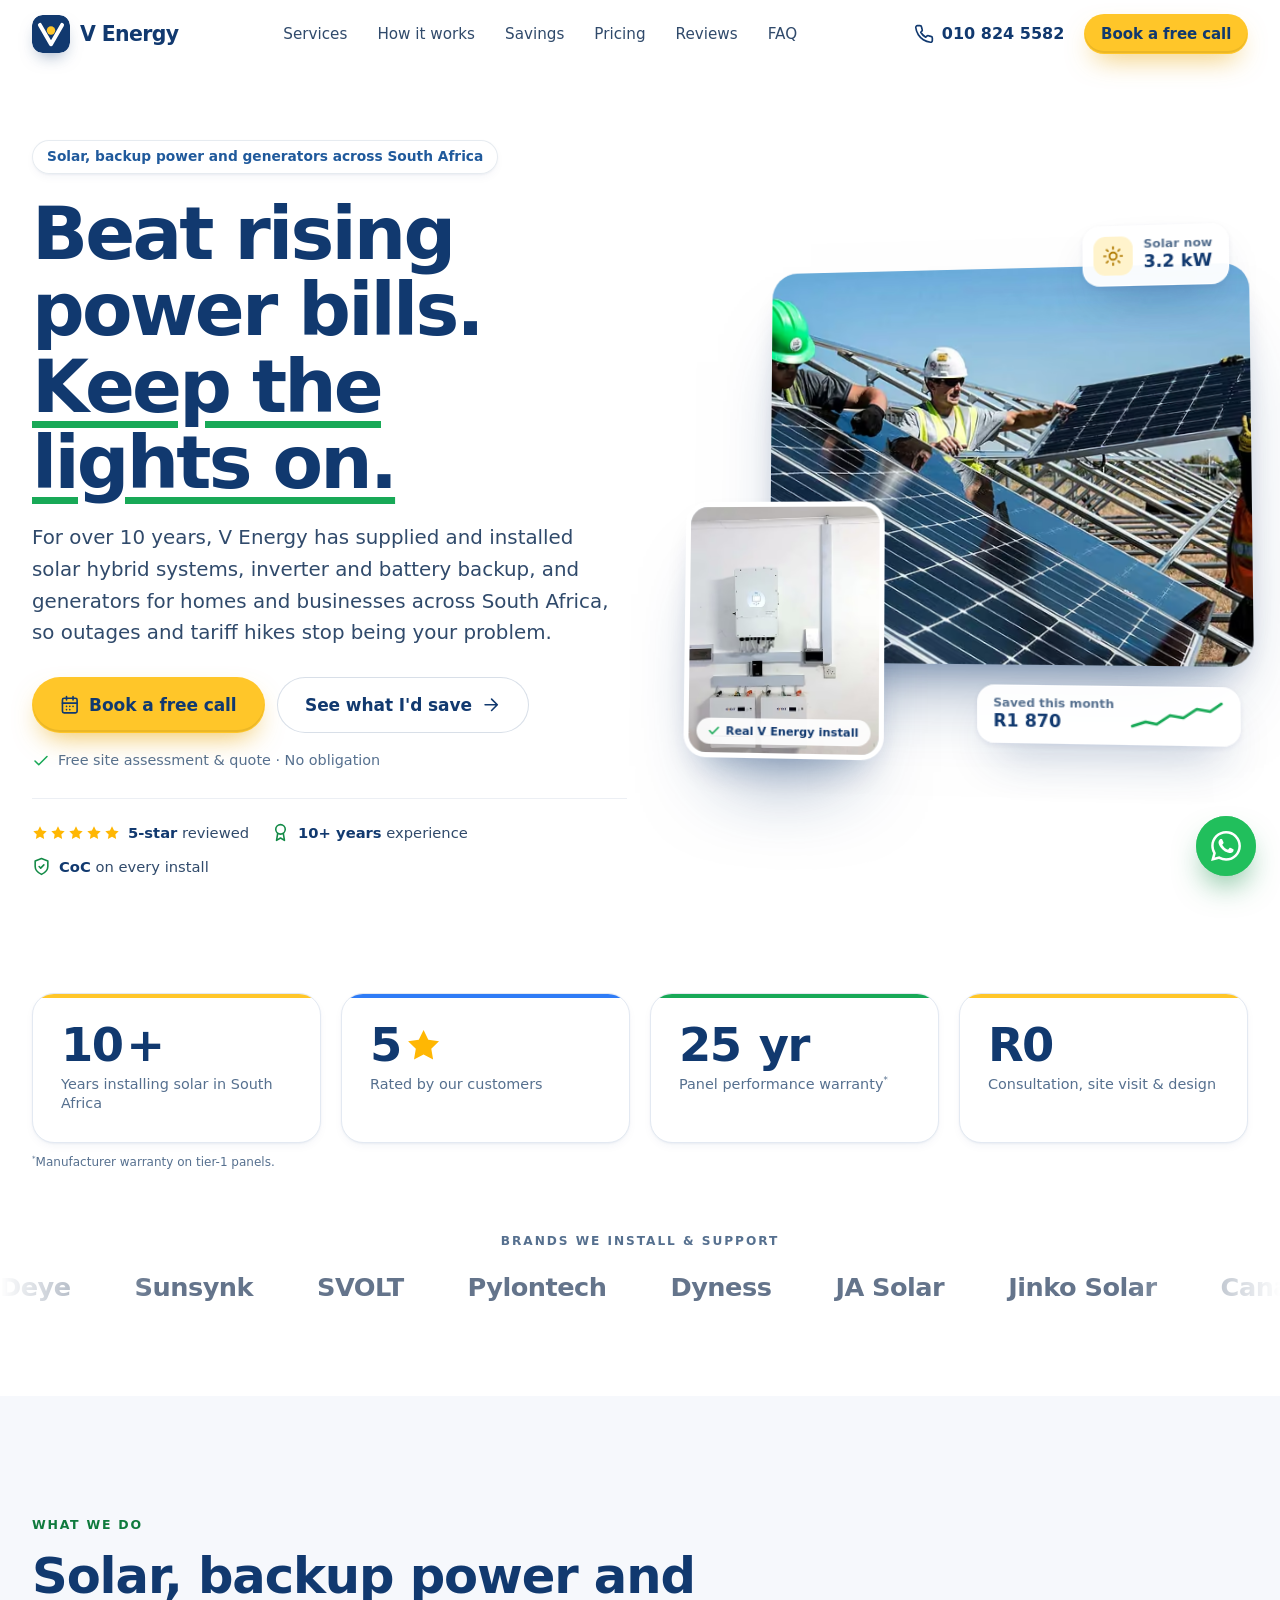
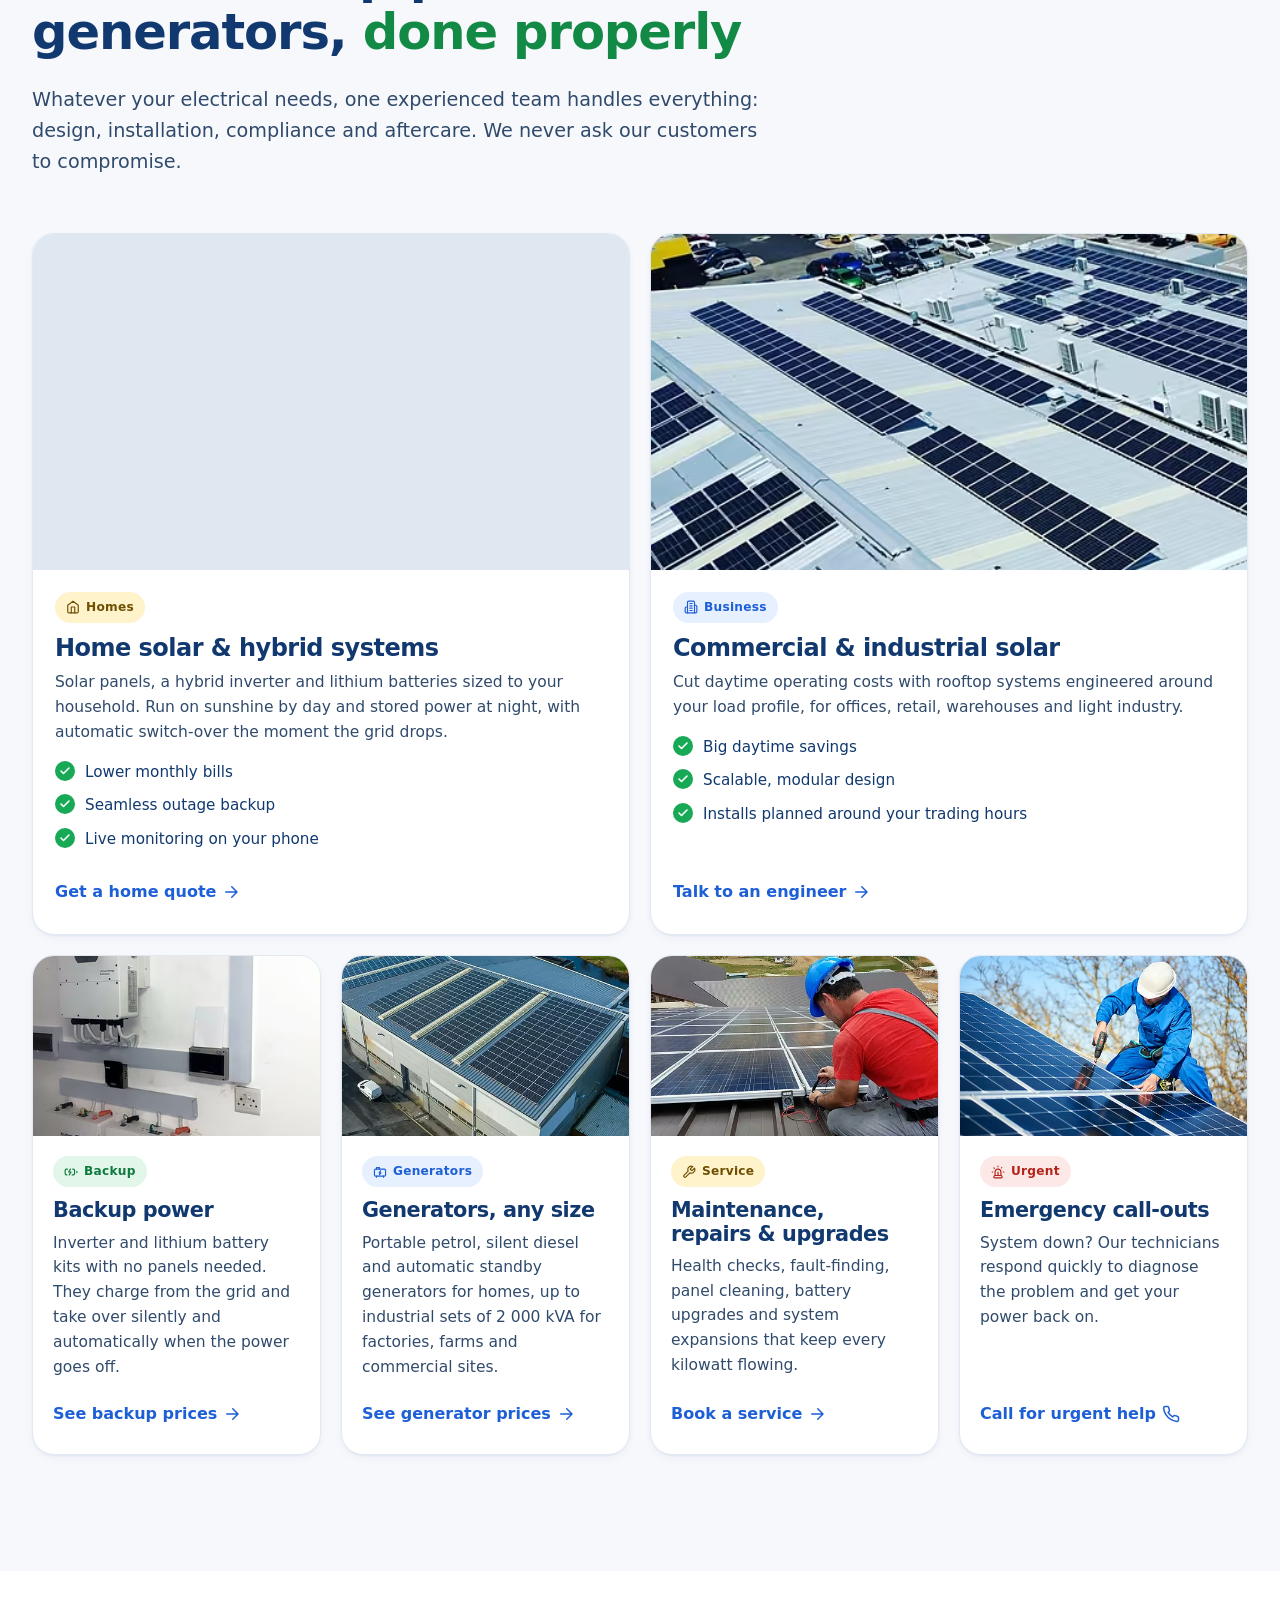
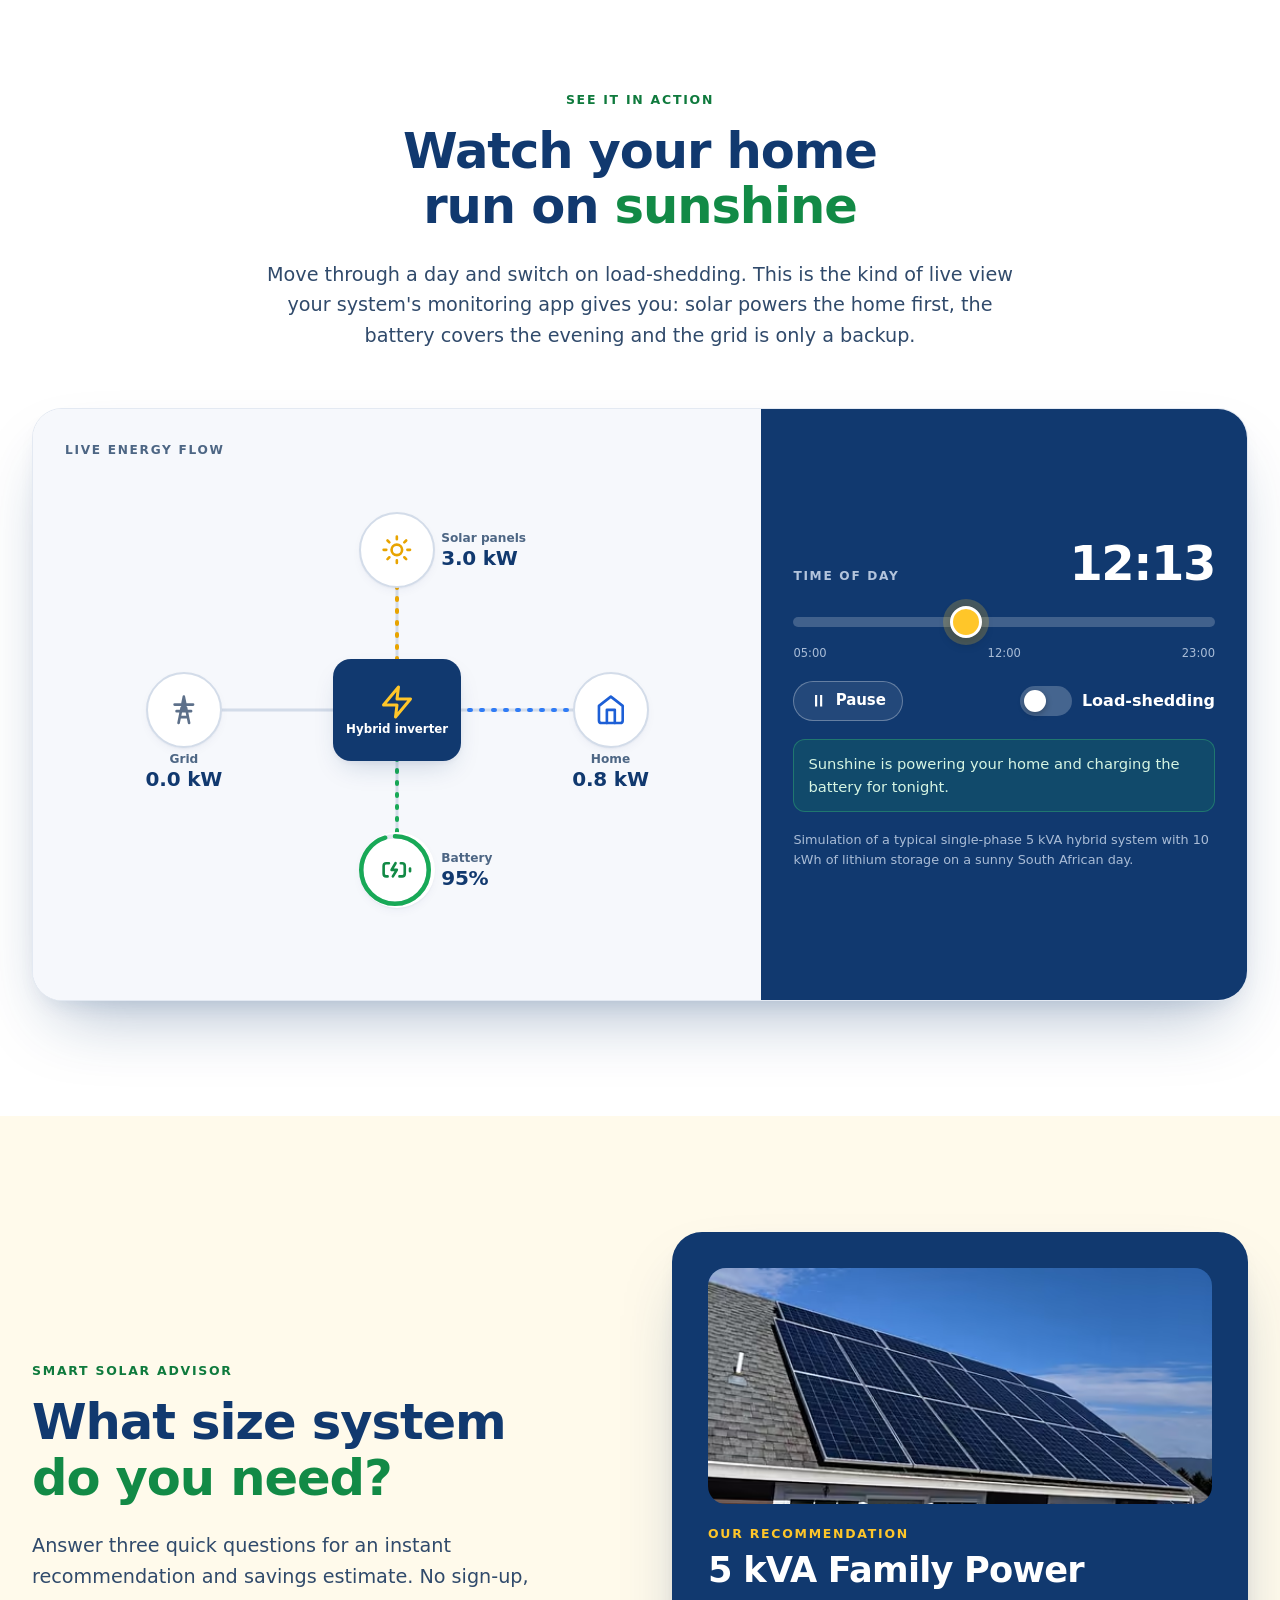
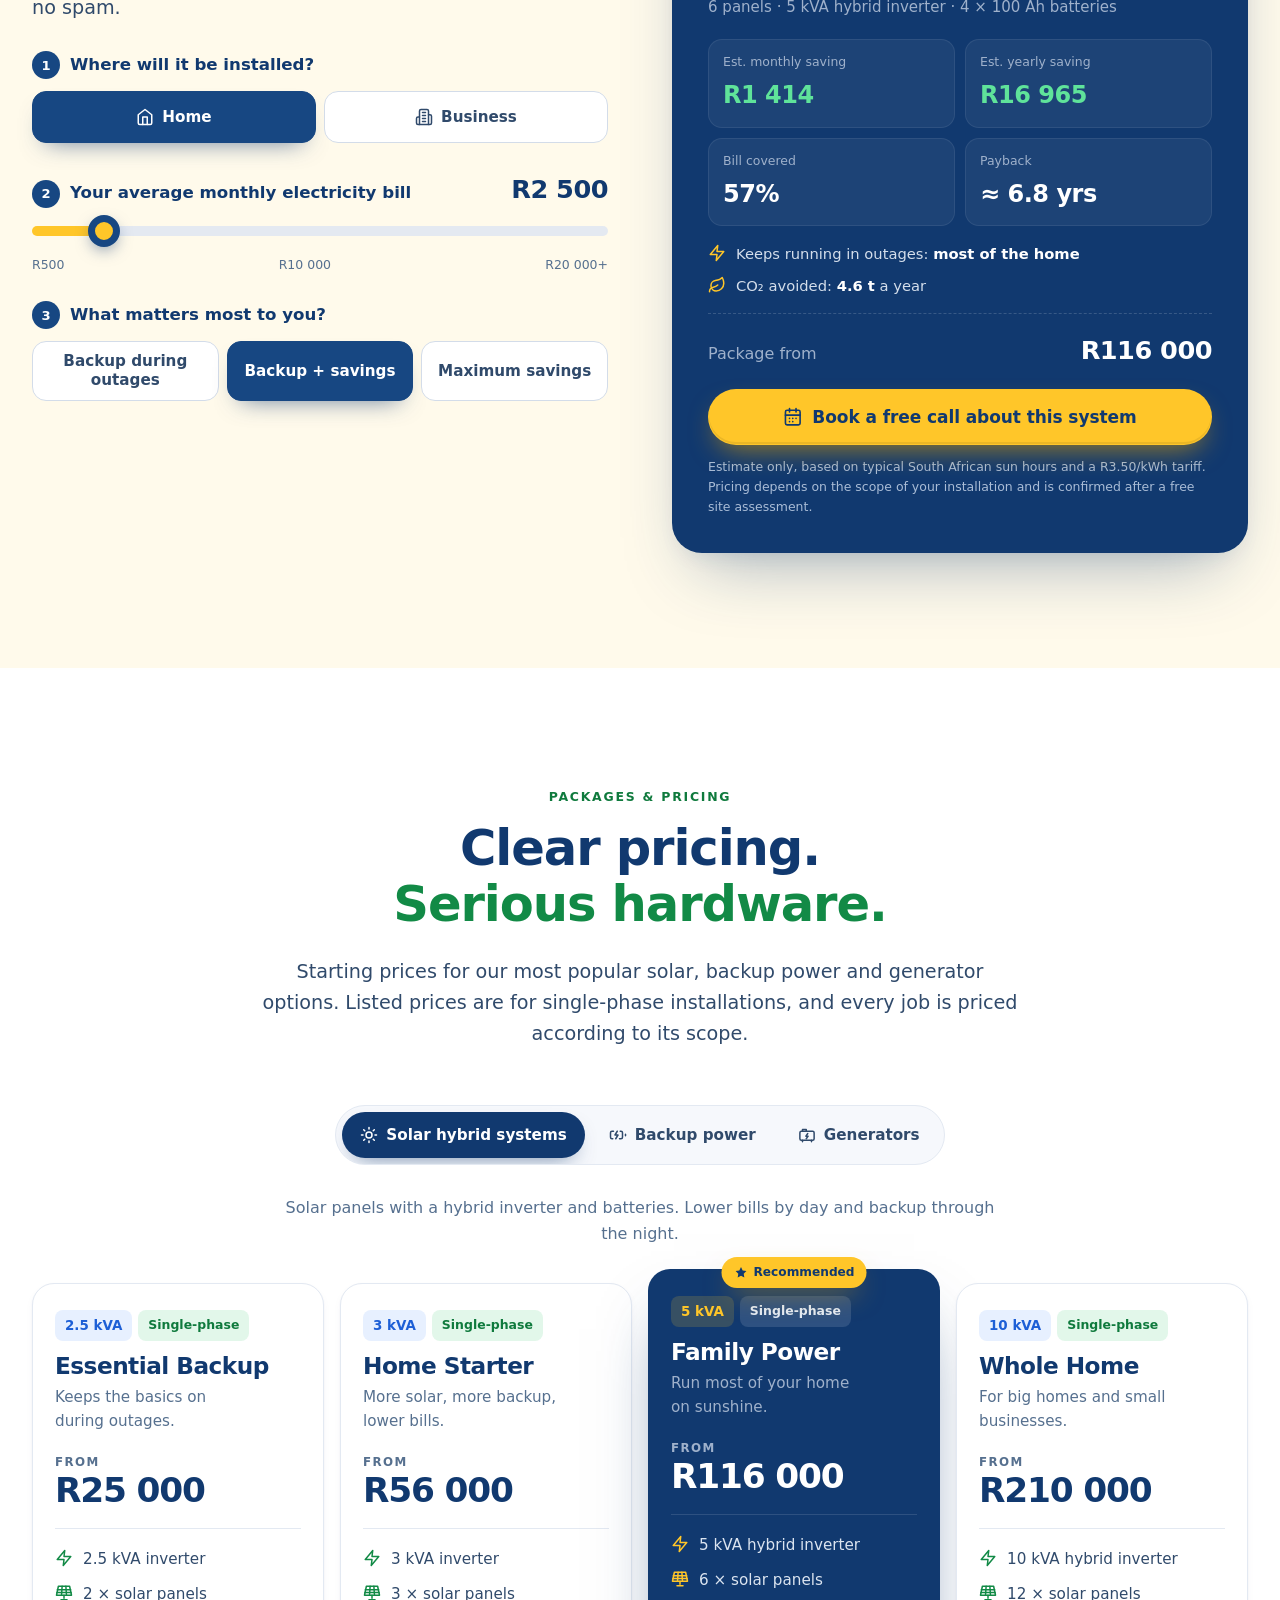
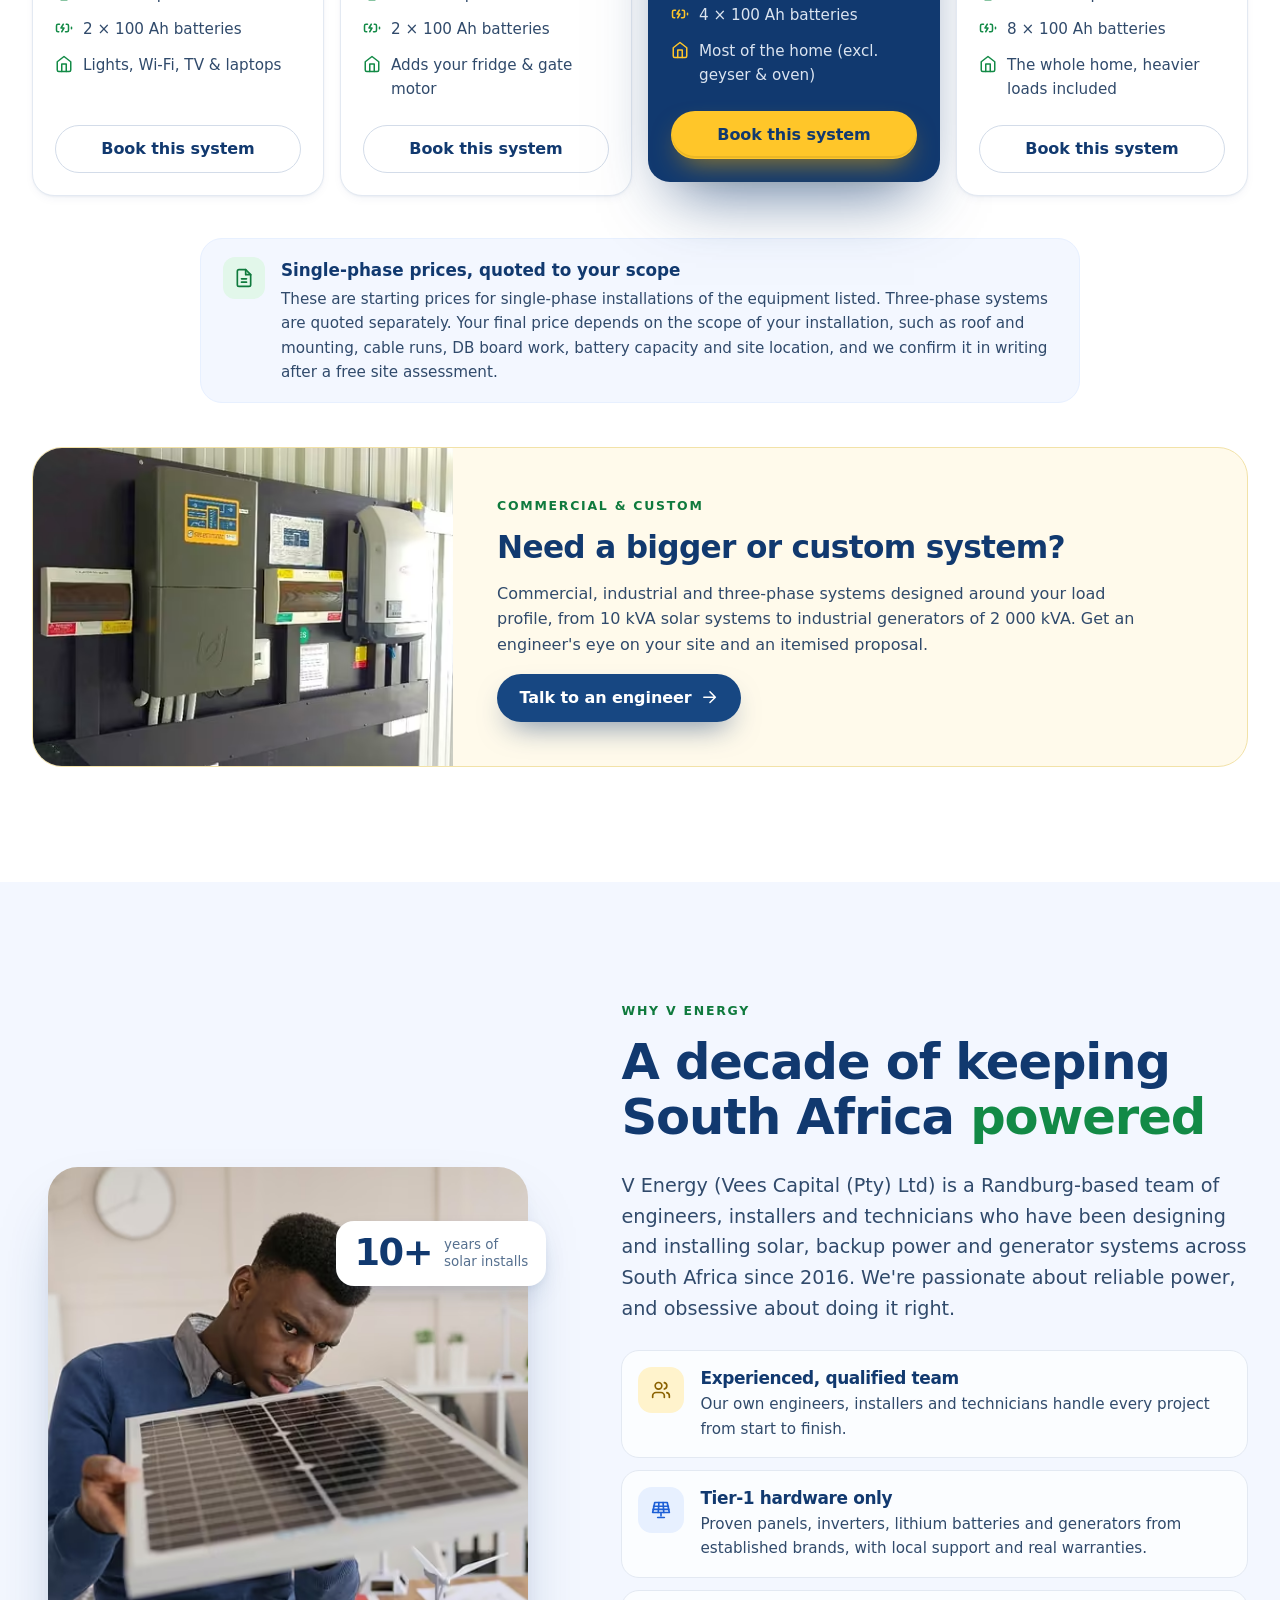
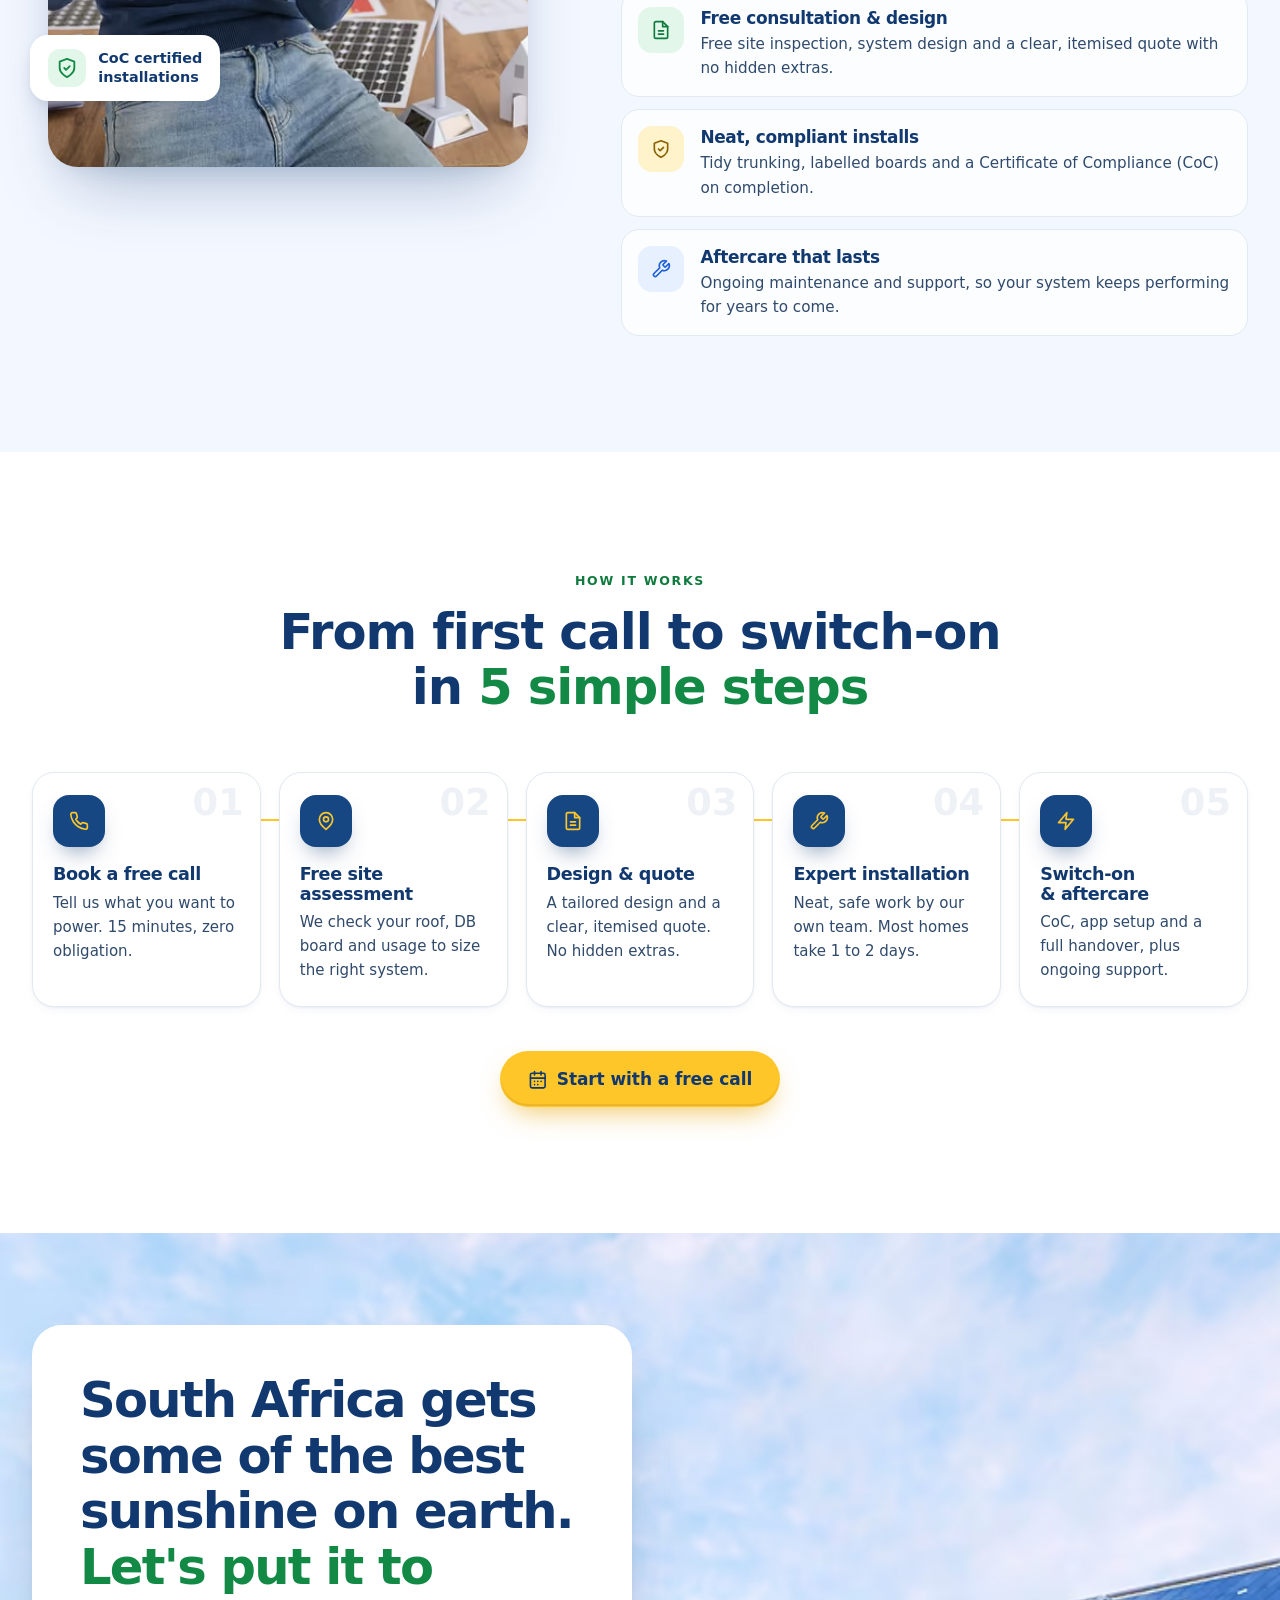
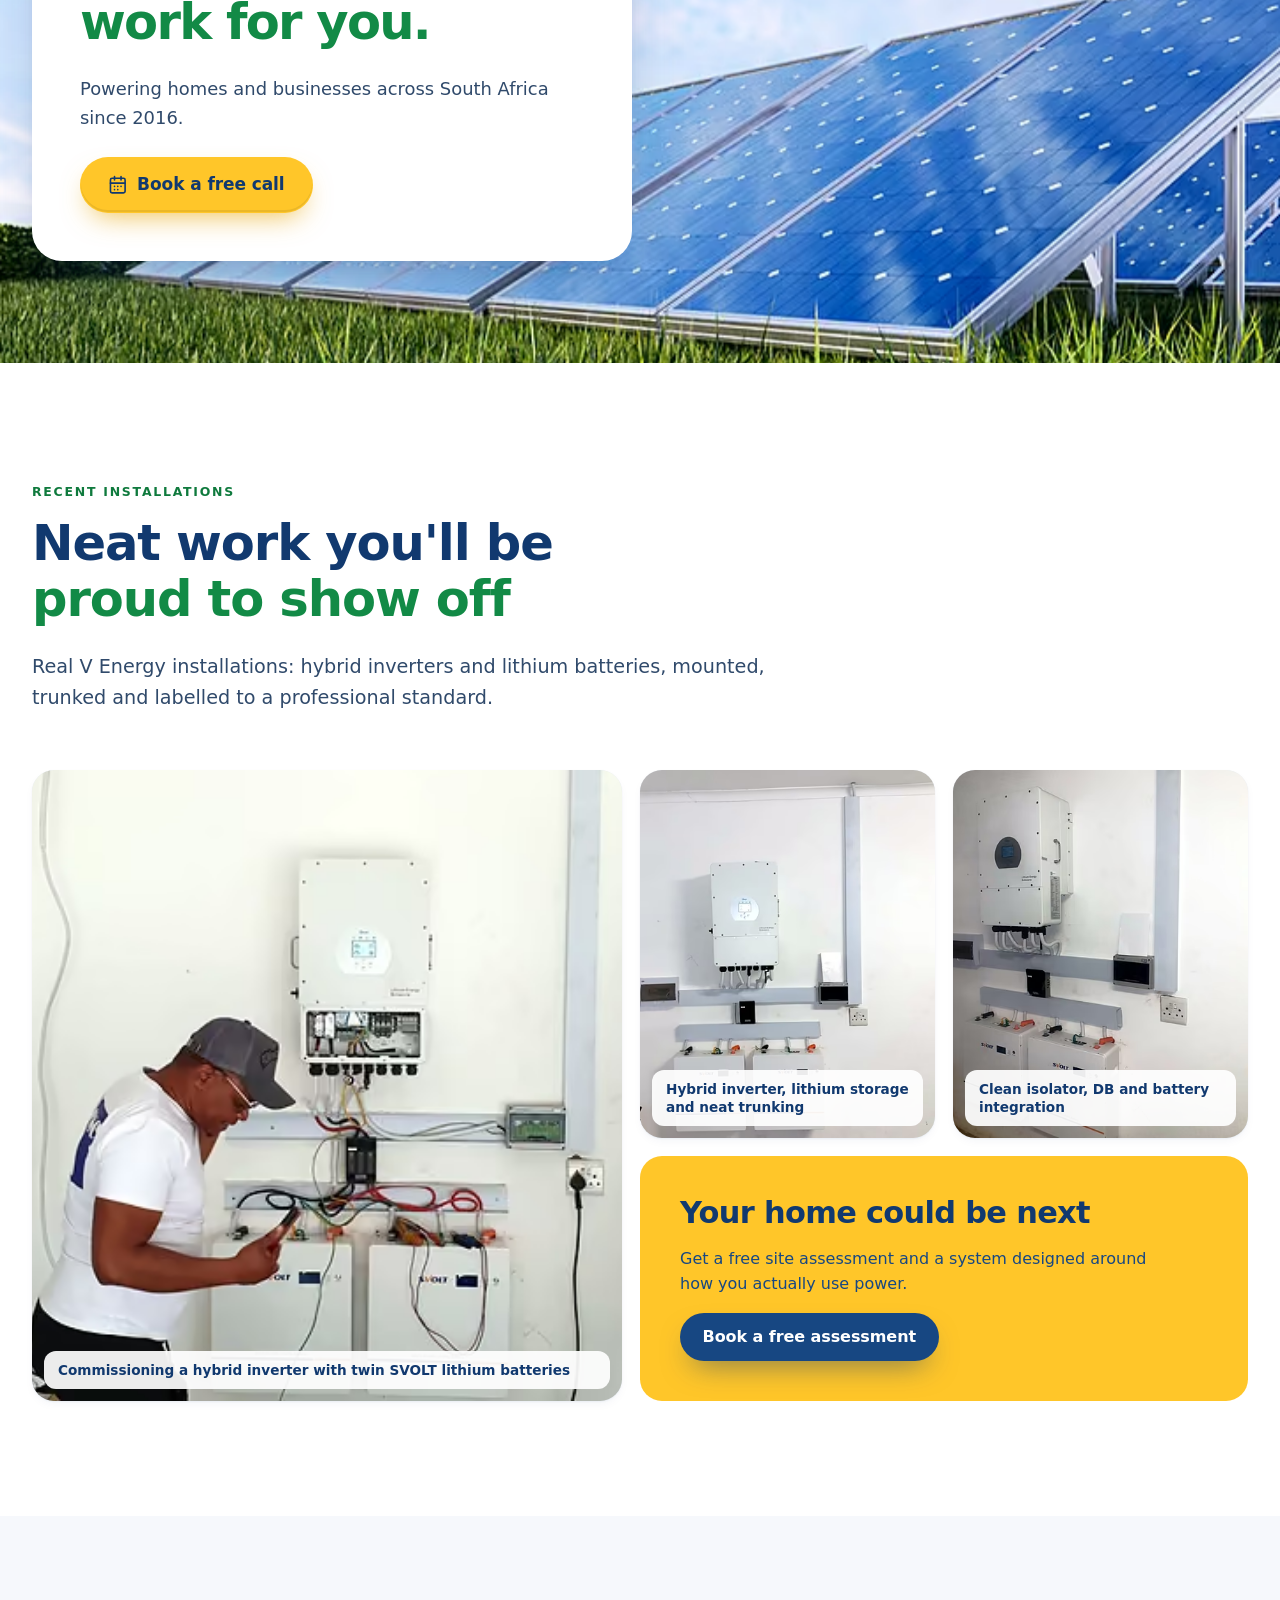
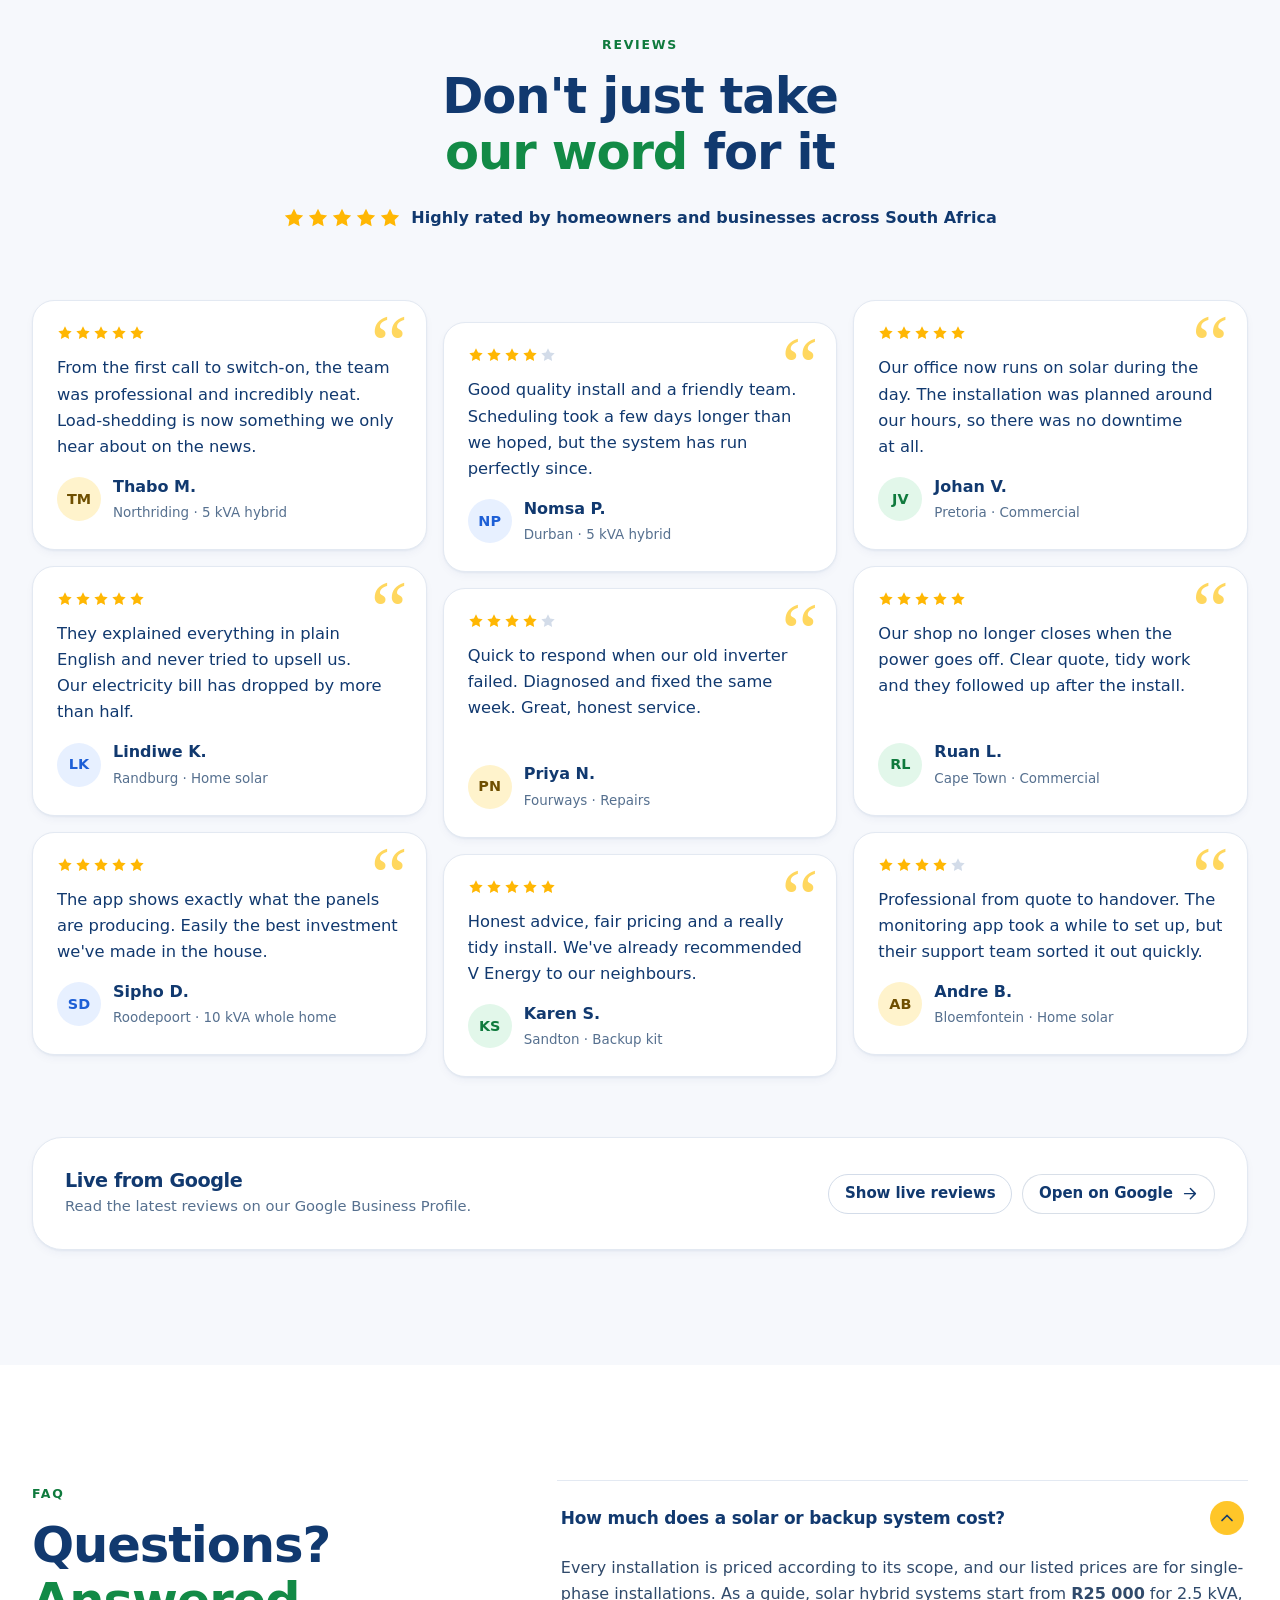
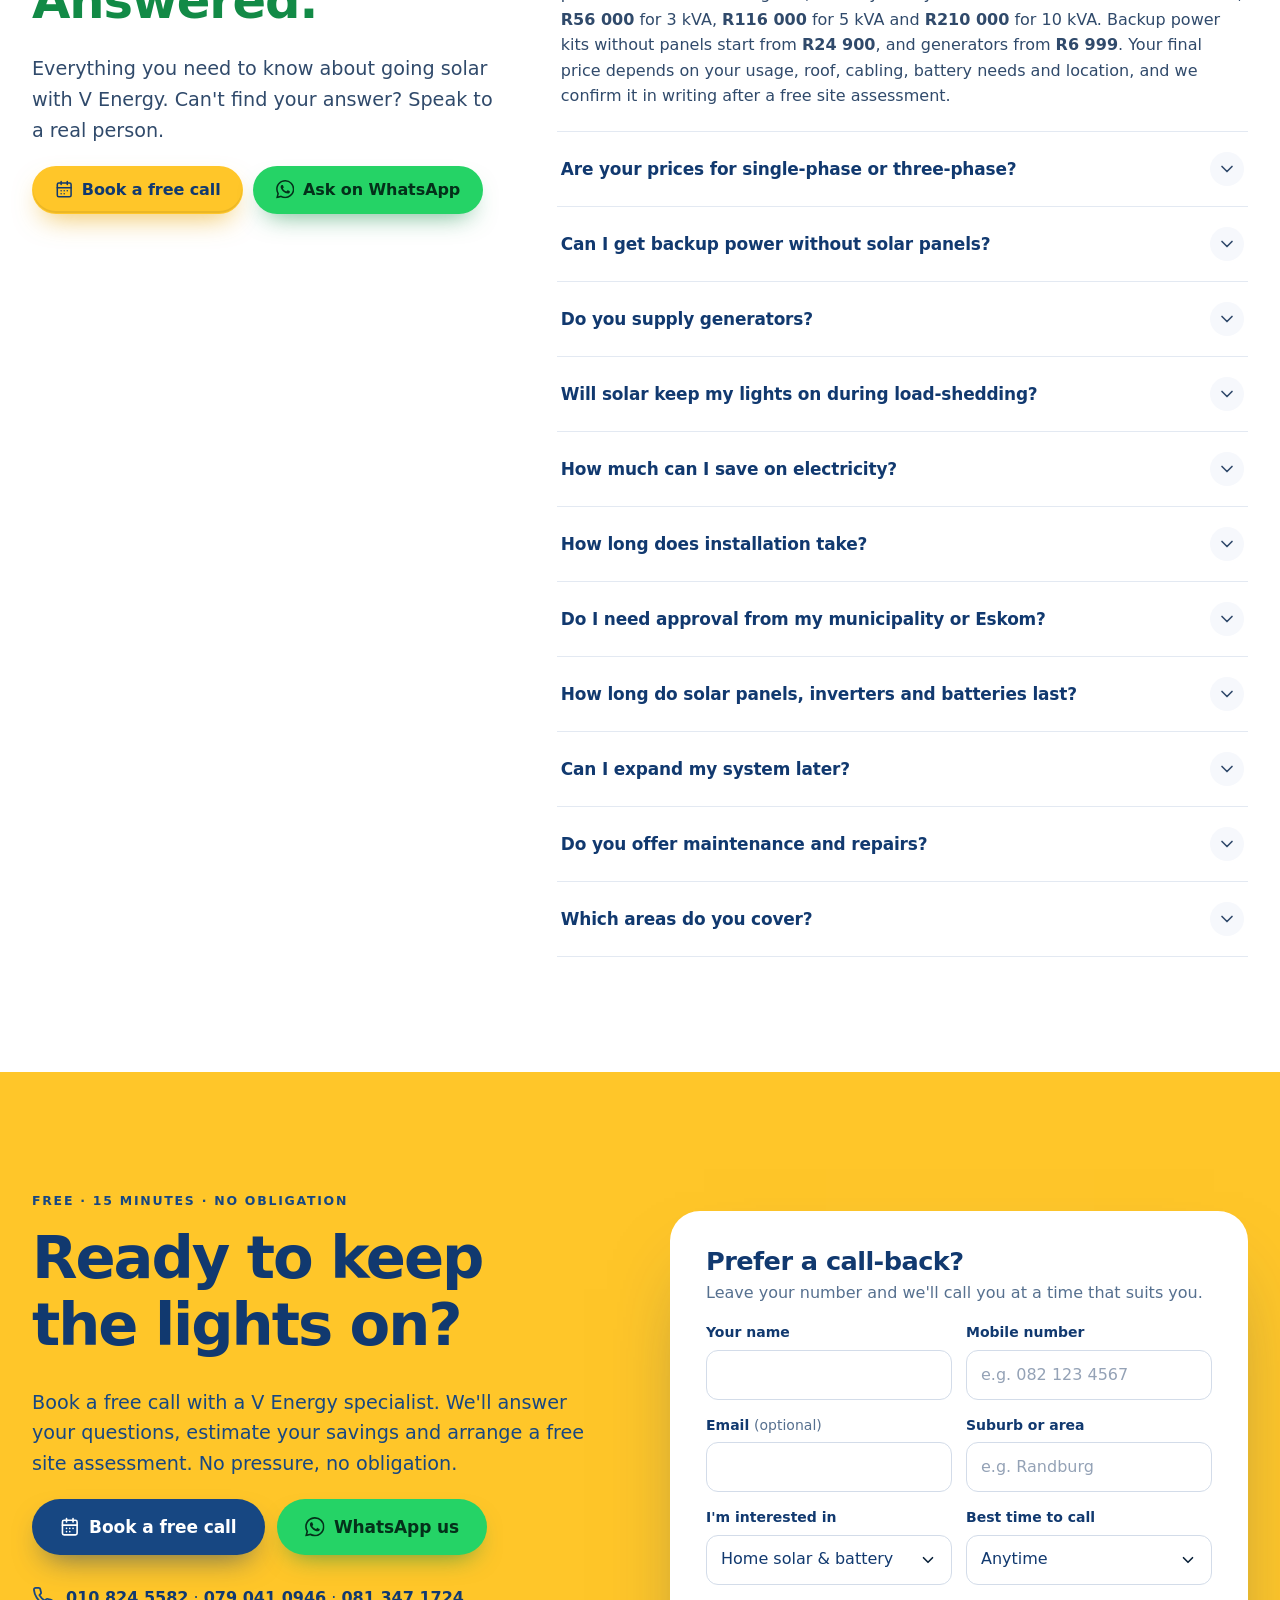
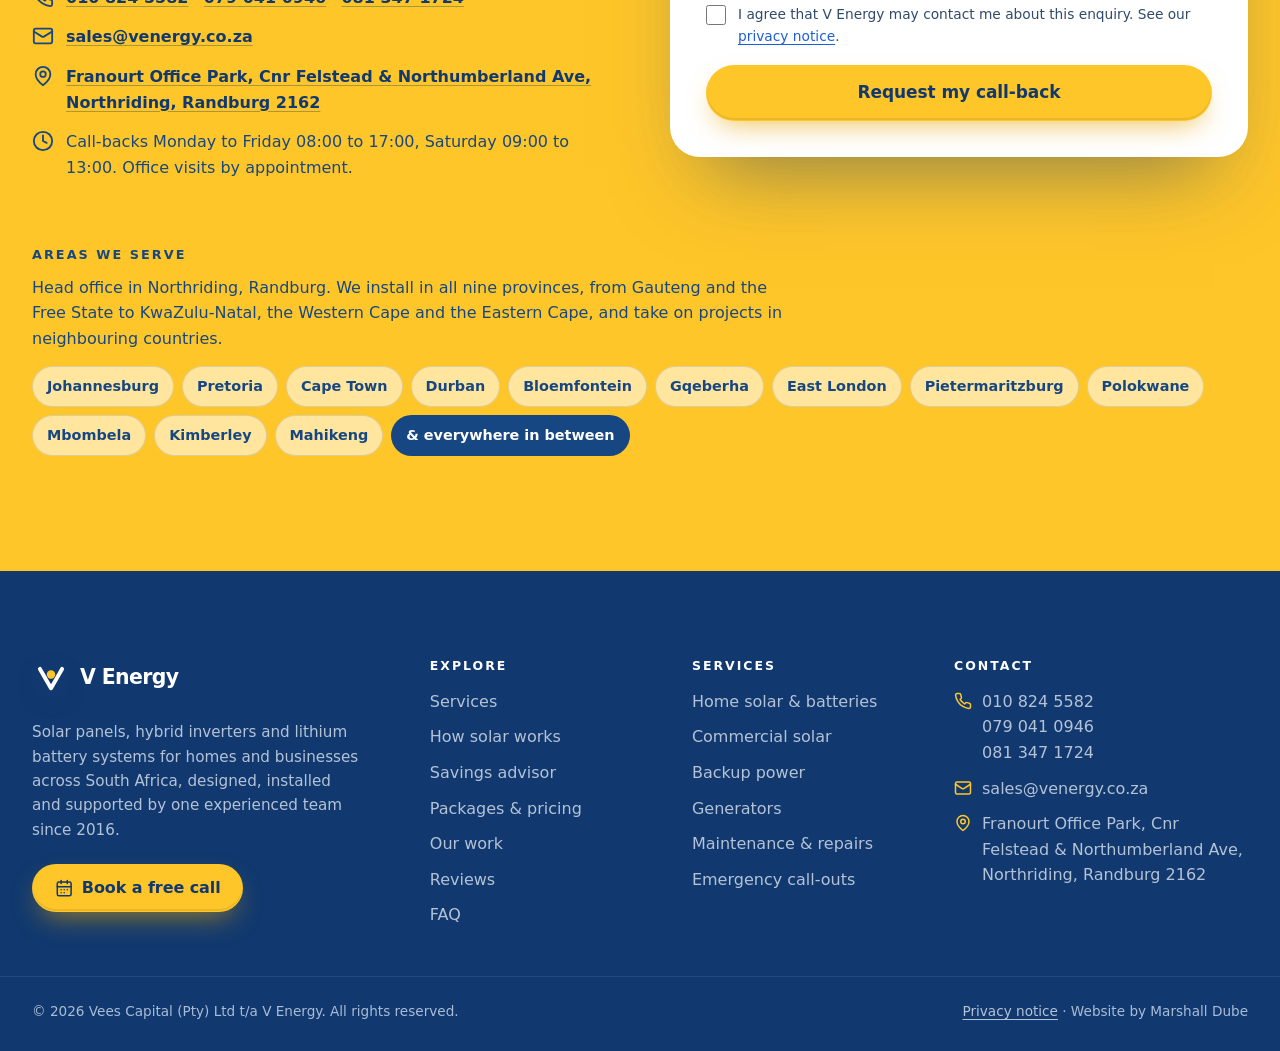
==== commit 8d7a9092: "Add backup power and generators; cleaner, brighter design - Price list in three tabs: solar hybrid s" ====
--- a/index.html
+++ b/index.html
@@ -3,8 +3,8 @@
 <head>
   <meta charset="utf-8">
   <meta name="viewport" content="width=device-width, initial-scale=1, viewport-fit=cover">
-  <title>Solar Installers in Johannesburg &amp; South Africa | V Energy</title>
-  <meta name="description" content="Solar panels, inverters and lithium batteries installed across South Africa by V Energy for 10+ years. Beat load-shedding and rising tariffs. Book a free call.">
+  <title>Solar, Backup Power &amp; Generators in South Africa | V Energy</title>
+  <meta name="description" content="Solar hybrid systems, inverter and battery backup, and generators from home to industrial size, installed across South Africa by V Energy for 10+ years. Book a free call.">
   <link rel="canonical" href="https://venergy.co.za/">
   <meta name="robots" content="index, follow, max-image-preview:large">
   <meta name="theme-color" content="#ffffff">
@@ -17,15 +17,15 @@
   <meta property="og:site_name" content="V Energy">
   <meta property="og:locale" content="en_ZA">
   <meta property="og:url" content="https://venergy.co.za/">
-  <meta property="og:title" content="V Energy | Solar that keeps your lights on">
-  <meta property="og:description" content="10+ years installing solar panels, hybrid inverters and lithium batteries across South Africa. Book a free call.">
+  <meta property="og:title" content="V Energy | Solar, backup power and generators">
+  <meta property="og:description" content="Solar hybrid systems, backup power and generators for homes and businesses across South Africa. 10+ years of installs. Book a free call.">
   <meta property="og:image" content="https://venergy.co.za/assets/img/og-image.jpg">
   <meta property="og:image:width" content="1200">
   <meta property="og:image:height" content="630">
   <meta property="og:image:alt" content="V Energy installers fitting solar panels under a clear blue sky">
   <meta name="twitter:card" content="summary_large_image">
-  <meta name="twitter:title" content="V Energy | Solar that keeps your lights on">
-  <meta name="twitter:description" content="10+ years installing solar, inverters and lithium batteries across South Africa. Book a free call.">
+  <meta name="twitter:title" content="V Energy | Solar, backup power and generators">
+  <meta name="twitter:description" content="Solar hybrid systems, backup power and generators across South Africa. 10+ years of installs. Book a free call.">
   <meta name="twitter:image" content="https://venergy.co.za/assets/img/og-image.jpg">
 
   <link rel="icon" href="favicon.ico" sizes="48x48">
@@ -35,9 +35,9 @@
 
   <link rel="preload" href="assets/fonts/sora-latin.woff2" as="font" type="font/woff2" crossorigin>
   <link rel="preload" href="assets/fonts/inter-latin.woff2" as="font" type="font/woff2" crossorigin>
-  <link rel="stylesheet" href="assets/css/styles.css?v=2026102804">
+  <link rel="stylesheet" href="assets/css/styles.css?v=2026102901">
   <script>document.documentElement.classList.add('js')</script>
-  <script src="assets/js/main.js?v=2026102804" defer></script>
+  <script src="assets/js/main.js?v=2026102901" defer></script>
 
   <script type="application/ld+json">
   {
@@ -55,11 +55,11 @@
           "https://venergy.co.za/assets/img/install-c-1400.webp",
           "https://venergy.co.za/assets/img/install-b-1072.webp"
         ],
-        "description": "V Energy designs, installs and maintains solar panel, hybrid inverter and lithium battery systems for homes and businesses across South Africa.",
+        "description": "V Energy supplies, installs and maintains solar hybrid systems, inverter and lithium battery backup, and generators from home to industrial size for homes and businesses across South Africa.",
         "foundingDate": "2016",
         "telephone": "+27108245582",
         "email": "sales@venergy.co.za",
-        "priceRange": "R25 000 to R210 000",
+        "priceRange": "R6 999 to R210 000",
         "currenciesAccepted": "ZAR",
         "address": {
           "@type": "PostalAddress",
@@ -90,12 +90,19 @@
         ],
         "hasOfferCatalog": {
           "@type": "OfferCatalog",
-          "name": "Solar backup packages",
+          "name": "Solar, backup power and generators (single-phase starting prices)",
           "itemListElement": [
-            { "@type": "Offer", "priceSpecification": { "@type": "PriceSpecification", "minPrice": "25000", "priceCurrency": "ZAR" }, "itemOffered": { "@type": "Service", "name": "2.5 kVA Essential Backup solar system" } },
-            { "@type": "Offer", "priceSpecification": { "@type": "PriceSpecification", "minPrice": "56000", "priceCurrency": "ZAR" }, "itemOffered": { "@type": "Service", "name": "3 kVA Home Starter solar system" } },
-            { "@type": "Offer", "priceSpecification": { "@type": "PriceSpecification", "minPrice": "116000", "priceCurrency": "ZAR" }, "itemOffered": { "@type": "Service", "name": "5 kVA Family Power solar system" } },
-            { "@type": "Offer", "priceSpecification": { "@type": "PriceSpecification", "minPrice": "210000", "priceCurrency": "ZAR" }, "itemOffered": { "@type": "Service", "name": "10 kVA Whole Home solar system" } }
+            { "@type": "Offer", "priceSpecification": { "@type": "PriceSpecification", "minPrice": "25000", "priceCurrency": "ZAR" }, "itemOffered": { "@type": "Service", "name": "2.5 kVA Essential Backup solar hybrid system" } },
+            { "@type": "Offer", "priceSpecification": { "@type": "PriceSpecification", "minPrice": "56000", "priceCurrency": "ZAR" }, "itemOffered": { "@type": "Service", "name": "3 kVA Home Starter solar hybrid system" } },
+            { "@type": "Offer", "priceSpecification": { "@type": "PriceSpecification", "minPrice": "116000", "priceCurrency": "ZAR" }, "itemOffered": { "@type": "Service", "name": "5 kVA Family Power solar hybrid system" } },
+            { "@type": "Offer", "priceSpecification": { "@type": "PriceSpecification", "minPrice": "210000", "priceCurrency": "ZAR" }, "itemOffered": { "@type": "Service", "name": "10 kVA Whole Home solar hybrid system" } },
+            { "@type": "Offer", "priceSpecification": { "@type": "PriceSpecification", "minPrice": "24900", "priceCurrency": "ZAR" }, "itemOffered": { "@type": "Service", "name": "Backup Lite: 3 kVA inverter and 2.5 kWh lithium battery" } },
+            { "@type": "Offer", "priceSpecification": { "@type": "PriceSpecification", "minPrice": "39900", "priceCurrency": "ZAR" }, "itemOffered": { "@type": "Service", "name": "Backup Plus: 5 kVA hybrid inverter and 5 kWh lithium battery" } },
+            { "@type": "Offer", "priceSpecification": { "@type": "PriceSpecification", "minPrice": "79900", "priceCurrency": "ZAR" }, "itemOffered": { "@type": "Service", "name": "Backup Max: 8 kVA hybrid inverter and 10 kWh lithium battery" } },
+            { "@type": "Offer", "priceSpecification": { "@type": "PriceSpecification", "minPrice": "6999", "priceCurrency": "ZAR" }, "itemOffered": { "@type": "Service", "name": "Portable petrol generator, 3 to 8 kVA" } },
+            { "@type": "Offer", "priceSpecification": { "@type": "PriceSpecification", "minPrice": "39900", "priceCurrency": "ZAR" }, "itemOffered": { "@type": "Service", "name": "Silent diesel generator, 8 to 20 kVA" } },
+            { "@type": "Offer", "priceSpecification": { "@type": "PriceSpecification", "minPrice": "109900", "priceCurrency": "ZAR" }, "itemOffered": { "@type": "Service", "name": "Automatic standby generator with changeover, 15 to 20 kVA" } },
+            { "@type": "Offer", "itemOffered": { "@type": "Service", "name": "Industrial generators, 30 to 2 000 kVA (three-phase, quoted per site)" } }
           ]
         }
       },
@@ -111,7 +118,10 @@
         "@type": "FAQPage",
         "@id": "https://venergy.co.za/#faq",
         "mainEntity": [
-          { "@type": "Question", "name": "How much does a solar system cost?", "acceptedAnswer": { "@type": "Answer", "text": "Every installation is priced according to its scope. As a guide, our standard packages start from R25 000 for a 2.5 kVA backup system, R56 000 for 3 kVA, R116 000 for 5 kVA and R210 000 for a 10 kVA whole-home system. Your final price depends on your usage, roof, cabling, battery needs and location, and we confirm it in writing after a free site assessment." } },
+          { "@type": "Question", "name": "How much does a solar or backup system cost?", "acceptedAnswer": { "@type": "Answer", "text": "Every installation is priced according to its scope, and our listed prices are for single-phase installations. As a guide, solar hybrid systems start from R25 000 for 2.5 kVA, R56 000 for 3 kVA, R116 000 for 5 kVA and R210 000 for 10 kVA. Backup power kits without panels start from R24 900, and generators from R6 999. Your final price depends on your usage, roof, cabling, battery needs and location, and we confirm it in writing after a free site assessment." } },
+          { "@type": "Question", "name": "Are your prices for single-phase or three-phase?", "acceptedAnswer": { "@type": "Answer", "text": "Our listed prices are for single-phase installations, which covers most homes and small businesses. Three-phase systems, such as larger commercial solar and industrial generators, are quoted separately after a site assessment." } },
+          { "@type": "Question", "name": "Can I get backup power without solar panels?", "acceptedAnswer": { "@type": "Answer", "text": "Yes. Our backup power kits are an inverter and lithium battery that charge from the grid and take over automatically when the power goes off, from R24 900 installed. They are ready for solar, so you can add panels later." } },
+          { "@type": "Question", "name": "Do you supply generators?", "acceptedAnswer": { "@type": "Answer", "text": "Yes. We supply, install and service generators of every size: portable petrol generators for homes, silent diesel generators, automatic standby sets that start on their own when the power fails, and industrial generators from 30 kVA to 2 000 kVA for factories, farms and commercial sites. We can also connect a generator to your solar hybrid system." } },
           { "@type": "Question", "name": "Will solar keep my lights on during load-shedding?", "acceptedAnswer": { "@type": "Answer", "text": "Yes. A hybrid inverter with battery storage switches over automatically when the grid goes down, so your essential appliances keep running. During the day your panels keep powering your home and recharging the batteries." } },
           { "@type": "Question", "name": "How much can I save on electricity?", "acceptedAnswer": { "@type": "Answer", "text": "Savings depend on your system size, usage pattern and tariff. Our Smart Solar Advisor gives an instant estimate, and we confirm exact figures after your free site assessment." } },
           { "@type": "Question", "name": "How long does installation take?", "acceptedAnswer": { "@type": "Answer", "text": "Most residential systems are installed in one to two days once the design is approved and the equipment is on site. Larger commercial projects are scheduled to minimise disruption to your business." } },
@@ -156,9 +166,10 @@
     <symbol id="i-users" viewBox="0 0 24 24"><path d="M16 21v-2a4 4 0 0 0-4-4H6a4 4 0 0 0-4 4v2"/><circle cx="9" cy="7" r="4"/><path d="M22 21v-2a4 4 0 0 0-3-3.87M16 3.13a4 4 0 0 1 0 7.75"/></symbol>
     <symbol id="i-file" viewBox="0 0 24 24"><path d="M14 2H6a2 2 0 0 0-2 2v16a2 2 0 0 0 2 2h12a2 2 0 0 0 2-2V8z"/><path d="M14 2v6h6M9 13h6M9 17h6"/></symbol>
     <symbol id="i-spark" viewBox="0 0 24 24"><path d="M12 3l1.9 5.6L19.5 10l-5.6 1.9L12 17.5l-1.9-5.6L4.5 10l5.6-1.4z"/><path d="M19 15l.8 2.2L22 18l-2.2.8L19 21l-.8-2.2L16 18l2.2-.8z"/></symbol>
+    <symbol id="i-generator" viewBox="0 0 24 24"><rect x="2.5" y="7" width="19" height="12" rx="2"/><path d="M6 7V4.5h5V7M13 10l-2.5 3.5h3L11 17M6 19v2M18 19v2"/></symbol>
     <symbol id="i-pylon" viewBox="0 0 24 24"><path d="M8 22 12 2l4 20M5 8h14M6.5 13h11M9.2 17.5h5.6M10 8l4 5M14 8l-4 5"/></symbol>
     <symbol id="i-whatsapp" viewBox="0 0 24 24"><path fill="currentColor" stroke="none" d="M17.47 14.38c-.3-.15-1.76-.87-2.03-.97-.27-.1-.47-.15-.67.15-.2.3-.77.97-.94 1.16-.17.2-.35.22-.64.07-.3-.15-1.26-.46-2.39-1.47-.88-.79-1.48-1.76-1.65-2.06-.17-.3-.02-.46.13-.6.13-.14.3-.35.45-.53.15-.17.2-.3.3-.5.1-.2.05-.37-.03-.52-.07-.15-.67-1.61-.92-2.2-.24-.58-.49-.5-.67-.51h-.57c-.2 0-.52.07-.79.37-.27.3-1.04 1.02-1.04 2.48s1.07 2.88 1.21 3.07c.15.2 2.1 3.2 5.08 4.49.71.31 1.26.49 1.7.63.71.22 1.36.19 1.87.12.57-.09 1.76-.72 2-1.41.25-.7.25-1.29.18-1.41-.08-.13-.27-.2-.57-.35zm-5.42 7.4h-.01a9.87 9.87 0 0 1-5.03-1.38l-.36-.21-3.74.98 1-3.65-.24-.37a9.86 9.86 0 0 1-1.51-5.26c0-5.45 4.44-9.88 9.89-9.88 2.64 0 5.12 1.03 6.99 2.9a9.83 9.83 0 0 1 2.89 6.99c0 5.45-4.44 9.88-9.88 9.88zm8.41-18.3A11.82 11.82 0 0 0 12.05 0C5.5 0 .16 5.34.16 11.89c0 2.1.55 4.14 1.59 5.95L.06 24l6.3-1.65a11.88 11.88 0 0 0 5.68 1.45h.01c6.55 0 11.89-5.34 11.89-11.89 0-3.18-1.24-6.16-3.48-8.41z"/></symbol>
-    <symbol id="i-vmark" viewBox="0 0 48 48"><rect width="48" height="48" rx="13" fill="#0A2139" stroke="none"/><circle cx="24" cy="19.6" r="5.3" fill="#FFC629" stroke="none"/><path d="M10 12.5 24 37 38 12.5" fill="none" stroke="#fff" stroke-width="5" stroke-linecap="round" stroke-linejoin="round"/></symbol>
+    <symbol id="i-vmark" viewBox="0 0 48 48"><rect width="48" height="48" rx="13" fill="#11396F" stroke="none"/><circle cx="24" cy="19.6" r="5.3" fill="#FFC629" stroke="none"/><path d="M10 12.5 24 37 38 12.5" fill="none" stroke="#fff" stroke-width="5" stroke-linecap="round" stroke-linejoin="round"/></symbol>
   </svg>
 
   <a class="skip-link" href="#main">Skip to content</a>
@@ -222,19 +233,15 @@
 
     <!-- ============ HERO ============ -->
     <section class="hero" id="home" aria-labelledby="hero-title">
-      <div class="hero-bg" aria-hidden="true">
-        <div class="hero-sun"><span class="rays"></span><span class="core"></span></div>
-      </div>
-
       <div class="container hero-inner">
         <div class="hero-copy">
           <h1 class="hero-title" id="hero-title">
-            <span class="hero-kicker">Solar installers across South Africa</span>
+            <span class="hero-kicker">Solar, backup power and generators across South Africa</span>
             Beat rising power bills. <span class="hl">Keep the lights&nbsp;on.</span>
           </h1>
-          <p class="hero-lead">For over 10 years, V Energy has designed and installed solar panels, hybrid inverters and lithium batteries for homes and businesses across South Africa, so outages and tariff hikes stop being your problem.</p>
+          <p class="hero-lead">For over 10 years, V Energy has supplied and installed solar hybrid systems, inverter and battery backup, and generators for homes and businesses across South Africa, so outages and tariff hikes stop being your problem.</p>
           <div class="hero-ctas">
-            <a class="btn btn-primary btn-lg magnetic" href="#callback" data-book data-source="Hero">
+            <a class="btn btn-primary btn-lg" href="#callback" data-book data-source="Hero">
               <svg class="i" aria-hidden="true"><use href="#i-calendar"/></svg>Book a free call
             </a>
             <a class="btn btn-ghost btn-lg" href="#savings">
@@ -271,15 +278,6 @@
               <span class="chip-ic"><svg class="i"><use href="#i-sun"/></svg></span>
               <span class="chip-txt"><small>Solar now</small><strong data-live="solar">3.2 kW</strong></span>
             </div>
-            <div class="chip chip-batt" aria-hidden="true">
-              <span class="chip-ic"><svg class="i"><use href="#i-battery"/></svg></span>
-              <span class="chip-txt"><small>Battery · charging</small><strong data-live="batt">96%</strong></span>
-              <span class="chip-bar"><i></i></span>
-            </div>
-            <div class="chip chip-grid" aria-hidden="true">
-              <span class="chip-ic"><svg class="i"><use href="#i-zap"/></svg></span>
-              <span class="chip-txt"><small>Load-shedding</small><strong>Lights still on</strong></span>
-            </div>
             <div class="chip chip-save" aria-hidden="true">
               <span class="chip-txt"><small>Saved this month</small><strong>R1 870</strong></span>
               <svg class="spark" viewBox="0 0 84 28" preserveAspectRatio="none"><path d="M2 24 L14 20 L24 22 L36 14 L48 16 L60 8 L72 10 L82 3"/></svg>
@@ -287,8 +285,6 @@
           </div>
         </div>
       </div>
-
-      <a class="scroll-cue" href="#trust" aria-label="Scroll to learn more"><span></span></a>
     </section>
 
     <!-- ============ TRUST ============ -->
@@ -332,12 +328,12 @@
       <div class="container">
         <div class="section-head" data-reveal>
           <p class="kicker">What we do</p>
-          <h2 id="services-title">Solar and backup power, <em>done properly</em></h2>
+          <h2 id="services-title">Solar, backup power and generators, <em>done properly</em></h2>
           <p class="lead">Whatever your electrical needs, one experienced team handles everything: design, installation, compliance and aftercare. We never ask our customers to compromise.</p>
         </div>
 
         <div class="bento">
-          <article class="svc svc--feature" data-reveal data-tilt>
+          <article class="svc svc--feature" data-reveal>
             <div class="svc-media">
               <picture>
                 <source type="image/avif" srcset="assets/img/svc-home-480.avif 480w, assets/img/svc-home-720.avif 720w, assets/img/svc-home-900.avif 900w" sizes="(min-width: 1024px) 600px, (min-width: 700px) 50vw, calc(100vw - 32px)">
@@ -346,8 +342,8 @@
             </div>
             <div class="svc-body">
               <span class="tag"><svg class="i" aria-hidden="true"><use href="#i-home"/></svg>Homes</span>
-              <h3>Home solar &amp; battery systems</h3>
-              <p>Hybrid systems sized to your household. Run on sunshine by day and stored power by night, with automatic switch-over the moment the grid drops.</p>
+              <h3>Home solar &amp; hybrid systems</h3>
+              <p>Solar panels, a hybrid inverter and lithium batteries sized to your household. Run on sunshine by day and stored power at night, with automatic switch-over the moment the grid drops.</p>
               <ul class="ticks">
                 <li>Lower monthly bills</li>
                 <li>Seamless outage backup</li>
@@ -357,7 +353,7 @@
             </div>
           </article>
 
-          <article class="svc svc--feature" data-reveal data-tilt style="--d: 80ms">
+          <article class="svc svc--feature" data-reveal style="--d: 80ms">
             <div class="svc-media">
               <picture>
                 <source type="image/avif" srcset="assets/img/svc-business-480.avif 480w, assets/img/svc-business-680.avif 680w, assets/img/svc-business-960.avif 960w, assets/img/svc-business-1200.avif 1200w, assets/img/svc-business-1470.avif 1470w" sizes="(min-width: 1024px) 600px, (min-width: 700px) 50vw, calc(100vw - 32px)">
@@ -377,26 +373,41 @@
             </div>
           </article>
 
-          <article class="svc" data-reveal data-tilt>
+          <article class="svc" data-reveal>
             <div class="svc-media">
               <picture>
-                <source type="image/avif" srcset="assets/img/install-b-400.avif 400w, assets/img/install-b-680.avif 680w, assets/img/install-b-860.avif 860w, assets/img/install-b-1072.avif 1072w" sizes="(min-width: 1024px) 400px, (min-width: 700px) 50vw, calc(100vw - 32px)">
-                <img src="assets/img/install-b-680.webp" srcset="assets/img/install-b-400.webp 400w, assets/img/install-b-680.webp 680w, assets/img/install-b-860.webp 860w, assets/img/install-b-1072.webp 1072w" sizes="(min-width: 1024px) 400px, (min-width: 700px) 50vw, calc(100vw - 32px)" width="1072" height="1340" alt="Hybrid inverter and two lithium batteries installed by V Energy" loading="lazy" decoding="async">
+                <source type="image/avif" srcset="assets/img/install-b-400.avif 400w, assets/img/install-b-680.avif 680w, assets/img/install-b-860.avif 860w, assets/img/install-b-1072.avif 1072w" sizes="(min-width: 1024px) 300px, (min-width: 700px) 50vw, calc(100vw - 32px)">
+                <img src="assets/img/install-b-680.webp" srcset="assets/img/install-b-400.webp 400w, assets/img/install-b-680.webp 680w, assets/img/install-b-860.webp 860w, assets/img/install-b-1072.webp 1072w" sizes="(min-width: 1024px) 300px, (min-width: 700px) 50vw, calc(100vw - 32px)" width="1072" height="1340" alt="Hybrid inverter and two lithium batteries installed by V Energy" loading="lazy" decoding="async">
               </picture>
             </div>
             <div class="svc-body">
               <span class="tag tag--green"><svg class="i" aria-hidden="true"><use href="#i-battery"/></svg>Backup</span>
-              <h3>Load-shedding backup</h3>
-              <p>Inverter and lithium battery kits that keep your lights, Wi-Fi, TV, fridge and gate motor running. Silent, fume-free and automatic.</p>
-              <a class="svc-link" href="#callback" data-book data-service="Backup power (inverter + battery)" data-source="Services: backup">Get backup sorted<svg class="i" aria-hidden="true"><use href="#i-arrow"/></svg></a>
-            </div>
-          </article>
-
-          <article class="svc" data-reveal data-tilt style="--d: 80ms">
+              <h3>Backup power</h3>
+              <p>Inverter and lithium battery kits with no panels needed. They charge from the grid and take over silently and automatically when the power goes off.</p>
+              <a class="svc-link" href="#prices-backup">See backup prices<svg class="i" aria-hidden="true"><use href="#i-arrow"/></svg></a>
+            </div>
+          </article>
+
+          <article class="svc" data-reveal style="--d: 80ms">
             <div class="svc-media">
               <picture>
-                <source type="image/avif" srcset="assets/img/svc-repairs-480.avif 480w, assets/img/svc-repairs-680.avif 680w, assets/img/svc-repairs-960.avif 960w, assets/img/svc-repairs-1152.avif 1152w" sizes="(min-width: 1024px) 400px, (min-width: 700px) 50vw, calc(100vw - 32px)">
-                <img src="assets/img/svc-repairs-680.webp" srcset="assets/img/svc-repairs-480.webp 480w, assets/img/svc-repairs-680.webp 680w, assets/img/svc-repairs-960.webp 960w, assets/img/svc-repairs-1152.webp 1152w" sizes="(min-width: 1024px) 400px, (min-width: 700px) 50vw, calc(100vw - 32px)" width="1152" height="768" alt="Technician testing solar panel output with a multimeter on a roof" loading="lazy" decoding="async">
+                <source type="image/avif" srcset="assets/img/commercial-480.avif 480w, assets/img/commercial-800.avif 800w, assets/img/commercial-1200.avif 1200w" sizes="(min-width: 1024px) 300px, (min-width: 700px) 50vw, calc(100vw - 32px)">
+                <img src="assets/img/commercial-800.webp" srcset="assets/img/commercial-480.webp 480w, assets/img/commercial-800.webp 800w, assets/img/commercial-1200.webp 1200w" sizes="(min-width: 1024px) 300px, (min-width: 700px) 50vw, calc(100vw - 32px)" width="1428" height="1071" alt="Aerial view of an industrial warehouse with rooftop solar" loading="lazy" decoding="async">
+              </picture>
+            </div>
+            <div class="svc-body">
+              <span class="tag tag--blue"><svg class="i" aria-hidden="true"><use href="#i-generator"/></svg>Generators</span>
+              <h3>Generators, any size</h3>
+              <p>Portable petrol, silent diesel and automatic standby generators for homes, up to industrial sets of 2&nbsp;000&nbsp;kVA for factories, farms and commercial sites.</p>
+              <a class="svc-link" href="#prices-generators">See generator prices<svg class="i" aria-hidden="true"><use href="#i-arrow"/></svg></a>
+            </div>
+          </article>
+
+          <article class="svc" data-reveal style="--d: 160ms">
+            <div class="svc-media">
+              <picture>
+                <source type="image/avif" srcset="assets/img/svc-repairs-480.avif 480w, assets/img/svc-repairs-680.avif 680w, assets/img/svc-repairs-960.avif 960w, assets/img/svc-repairs-1152.avif 1152w" sizes="(min-width: 1024px) 300px, (min-width: 700px) 50vw, calc(100vw - 32px)">
+                <img src="assets/img/svc-repairs-680.webp" srcset="assets/img/svc-repairs-480.webp 480w, assets/img/svc-repairs-680.webp 680w, assets/img/svc-repairs-960.webp 960w, assets/img/svc-repairs-1152.webp 1152w" sizes="(min-width: 1024px) 300px, (min-width: 700px) 50vw, calc(100vw - 32px)" width="1152" height="768" alt="Technician testing solar panel output with a multimeter on a roof" loading="lazy" decoding="async">
               </picture>
             </div>
             <div class="svc-body">
@@ -407,11 +418,11 @@
             </div>
           </article>
 
-          <article class="svc svc--urgent" data-reveal data-tilt style="--d: 160ms">
+          <article class="svc svc--urgent" data-reveal style="--d: 240ms">
             <div class="svc-media">
               <picture>
-                <source type="image/avif" srcset="assets/img/svc-emergency-480.avif 480w, assets/img/svc-emergency-720.avif 720w, assets/img/svc-emergency-900.avif 900w" sizes="(min-width: 1024px) 400px, (min-width: 700px) 50vw, calc(100vw - 32px)">
-                <img src="assets/img/svc-emergency-720.webp" srcset="assets/img/svc-emergency-480.webp 480w, assets/img/svc-emergency-720.webp 720w, assets/img/svc-emergency-900.webp 900w" sizes="(min-width: 1024px) 400px, (min-width: 700px) 50vw, calc(100vw - 32px)" width="900" height="600" alt="Installer in blue overalls securing a solar panel on a rooftop" loading="lazy" decoding="async">
+                <source type="image/avif" srcset="assets/img/svc-emergency-480.avif 480w, assets/img/svc-emergency-720.avif 720w, assets/img/svc-emergency-900.avif 900w" sizes="(min-width: 1024px) 300px, (min-width: 700px) 50vw, calc(100vw - 32px)">
+                <img src="assets/img/svc-emergency-720.webp" srcset="assets/img/svc-emergency-480.webp 480w, assets/img/svc-emergency-720.webp 720w, assets/img/svc-emergency-900.webp 900w" sizes="(min-width: 1024px) 300px, (min-width: 700px) 50vw, calc(100vw - 32px)" width="900" height="600" alt="Installer in blue overalls securing a solar panel on a rooftop" loading="lazy" decoding="async">
               </picture>
             </div>
             <div class="svc-body">
@@ -431,116 +442,52 @@
         <div class="section-head section-head--center" data-reveal>
           <p class="kicker">See it in action</p>
           <h2 id="sim-title">Watch your home run on <em>sunshine</em></h2>
-          <p class="lead">Drag the sun across the sky, then switch on load-shedding. Your solar panels, battery and the grid work together automatically, while the neighbours sit in the dark.</p>
+          <p class="lead">Move through a day and switch on load-shedding. This is the kind of live view your system's monitoring app gives you: solar powers the home first, the battery covers the evening and the grid is only a backup.</p>
         </div>
 
         <div class="sim-card" data-reveal>
           <div class="sim-scene">
-            <svg class="sim-svg" viewBox="0 -150 800 600" role="img" aria-labelledby="sim-svg-title sim-svg-desc">
-              <title id="sim-svg-title">A day in a home powered by a V Energy solar system</title>
-              <desc id="sim-svg-desc">An animated house with rooftop solar panels, an inverter and a battery. The sun moves across the sky and energy flows between the panels, battery, home and the electricity grid.</desc>
-              <defs>
-                <mask id="sim-moon-mask">
-                  <circle r="15" fill="#fff"/>
-                  <circle cx="7" cy="-5" r="13" fill="#000"/>
-                </mask>
-              </defs>
-
-              <rect id="sim-sky" y="-150" width="800" height="600" fill="#6fb3f2"/>
-              <g id="sim-stars" fill="#fff"></g>
-              <g id="sim-sun">
-                <circle r="40" fill="#ffe08a" opacity=".5"/>
-                <circle r="22" fill="#ffc629"/>
-              </g>
-              <g id="sim-moon">
-                <circle r="15" fill="#f3efd9" mask="url(#sim-moon-mask)"/>
-              </g>
-
-              <path d="M0 300 C120 262 230 290 330 278 C450 264 560 292 660 274 C720 264 770 270 800 264 V450 H0 Z" fill="#b5e2bf"/>
-              <path d="M0 354 C160 338 300 352 420 346 C560 338 680 352 800 342 V450 H0 Z" fill="#6cc17e"/>
-              <path d="M300 450 C330 410 360 380 372 362 L400 362 C404 384 420 418 440 450 Z" fill="#e9ddc8" opacity=".85"/>
-
-              <!-- Neighbour without solar -->
-              <g id="sim-neighbour">
-                <rect x="48" y="300" width="96" height="58" fill="#e7ecf3"/>
-                <path d="M38 303 L96 264 L154 303 Z" fill="#7e8ca3"/>
-                <rect class="nb-win" x="60" y="314" width="22" height="17" rx="2"/>
-                <rect class="nb-win" x="110" y="314" width="22" height="17" rx="2"/>
-                <rect x="87" y="328" width="17" height="30" fill="#a3aec0"/>
-              </g>
-
-              <!-- Pylon and grid line -->
-              <g id="sim-pylon" fill="none" stroke="#8796ae" stroke-width="3" stroke-linejoin="round" stroke-linecap="round">
-                <path d="M664 352 L686 196 L708 352"/>
-                <path d="M652 222 H720 M657 252 H715"/>
-                <path d="M676 252 L696 222 M696 252 L676 222 M671 300 H701 M671 300 L701 340 M701 300 L671 340"/>
-              </g>
-
-              <!-- Home -->
-              <g id="sim-house">
-                <ellipse id="sim-spill" cx="330" cy="372" rx="150" ry="20" fill="#ffd76b" opacity="0"/>
-                <rect x="210" y="262" width="260" height="98" fill="#ffffff"/>
-                <rect x="210" y="262" width="260" height="98" fill="none" stroke="#d3dceb" stroke-width="2"/>
-                <path d="M190 265 L252 182 L428 182 L490 265 Z" fill="#0a2139"/>
-                <g id="sim-panels"></g>
-                <rect class="win" x="228" y="284" width="60" height="42" rx="4"/>
-                <rect class="win" x="304" y="284" width="60" height="42" rx="4"/>
-                <rect x="384" y="296" width="34" height="64" rx="2" fill="#12305a"/>
-                <circle cx="410" cy="330" r="2" fill="#ffc629"/>
-                <rect class="win" x="432" y="284" width="26" height="42" rx="4"/>
-              </g>
-
-              <!-- Inverter and battery -->
-              <g id="sim-utility">
-                <rect x="494" y="266" width="34" height="44" rx="5" fill="#f4f7fb" stroke="#c6d1e1" stroke-width="2"/>
-                <circle cx="511" cy="283" r="6.5" fill="#0a2139"/>
-                <circle cx="511" cy="283" r="2.4" fill="#4fd18b"/>
-                <rect x="494" y="318" width="34" height="42" rx="5" fill="#f4f7fb" stroke="#c6d1e1" stroke-width="2"/>
-                <rect x="500" y="323" width="22" height="32" rx="2" fill="#e3e9f1"/>
-                <rect id="sim-batt-fill" x="500" y="323" width="22" height="32" rx="2" fill="#18a957"/>
-              </g>
-
-              <rect id="sim-night" y="-150" width="800" height="600" fill="#06152b" opacity="0" pointer-events="none"/>
-              <g id="sim-lit"></g>
-
-              <!-- Energy flows -->
-              <g class="flows" fill="none" stroke-linecap="round">
-                <path class="flow-base" d="M470 232 C 498 232 511 244 511 266"/>
-                <path class="flow flow--solar" id="flow-solar" d="M470 232 C 498 232 511 244 511 266"/>
-                <path class="flow-base" d="M494 290 H476 V274 H226"/>
-                <path class="flow flow--home" id="flow-home" d="M494 290 H476 V274 H226"/>
-                <path class="flow-base" d="M528 300 C 548 304 548 336 528 340"/>
-                <path class="flow flow--batt" id="flow-batt" d="M528 300 C 548 304 548 336 528 340"/>
-                <path class="flow-wire" d="M652 222 Q 590 266 528 282"/>
-                <path class="flow flow--grid" id="flow-grid" d="M652 222 Q 590 266 528 282"/>
-              </g>
-
-              <g id="sim-tags" font-family="Inter, system-ui, sans-serif" font-size="14" font-weight="600">
-                <g id="tag-neighbour" transform="translate(98 240)">
-                  <rect x="-76" y="-16" width="152" height="28" rx="14" fill="#ffffff" opacity=".94"/>
-                  <text text-anchor="middle" y="3" fill="#0a2139" id="tag-neighbour-text">Neighbour · no solar</text>
-                </g>
-                <g id="tag-grid" transform="translate(686 172)">
-                  <rect x="-52" y="-16" width="104" height="28" rx="14" fill="#ffffff" opacity=".94"/>
-                  <text text-anchor="middle" y="3" fill="#0a2139" id="tag-grid-text">Eskom grid</text>
-                </g>
-              </g>
-            </svg>
-            <p class="sim-legend" aria-hidden="true">
-              <span class="lg lg--solar">Solar</span><span class="lg lg--home">Home</span><span class="lg lg--batt">Battery</span><span class="lg lg--grid">Grid</span>
-            </p>
+            <p class="sim-scene-title">Live energy flow</p>
+            <div class="flow-map" id="flow-map">
+              <svg class="flow-lines" viewBox="0 0 400 300" aria-hidden="true">
+                <path class="flow-base" d="M200 50 V150"/>
+                <path class="flow flow--solar" id="flow-solar" d="M200 50 V150"/>
+                <path class="flow-base flow-base--grid" d="M66.67 150 H200"/>
+                <path class="flow flow--grid" id="flow-grid" d="M66.67 150 H200"/>
+                <path class="flow-base" d="M200 150 H333.33"/>
+                <path class="flow flow--home" id="flow-home" d="M200 150 H333.33"/>
+                <path class="flow-base" d="M200 150 V250"/>
+                <path class="flow flow--batt" id="flow-batt" d="M200 150 V250"/>
+              </svg>
+              <div class="fnode fnode--solar">
+                <span class="fnode-ic"><svg class="i" aria-hidden="true"><use href="#i-sun"/></svg></span>
+                <span class="fnode-txt"><span class="fnode-label">Solar panels</span><strong class="fnode-val" id="sim-solar">2.8 kW</strong></span>
+              </div>
+              <div class="fnode fnode--grid">
+                <span class="fnode-ic"><svg class="i" aria-hidden="true"><use href="#i-pylon"/></svg></span>
+                <span class="fnode-txt"><span class="fnode-label" id="sim-grid-label">Grid</span><strong class="fnode-val" id="sim-grid">0.0 kW</strong></span>
+              </div>
+              <div class="fnode fnode--inv">
+                <span class="fnode-ic"><svg class="i" aria-hidden="true"><use href="#i-zap"/></svg><span class="fnode-inv-label">Hybrid inverter</span></span>
+              </div>
+              <div class="fnode fnode--home">
+                <span class="fnode-ic"><svg class="i" aria-hidden="true"><use href="#i-home"/></svg></span>
+                <span class="fnode-txt"><span class="fnode-label">Home</span><strong class="fnode-val" id="sim-home">0.8 kW</strong></span>
+              </div>
+              <div class="fnode fnode--batt">
+                <span class="fnode-ic">
+                  <svg class="ring" viewBox="0 0 64 64" aria-hidden="true"><circle class="ring-bg" cx="32" cy="32" r="30"/><circle class="ring-val" id="sim-batt-ring" cx="32" cy="32" r="30" pathLength="100"/></svg>
+                  <svg class="i" aria-hidden="true"><use href="#i-battery"/></svg>
+                </span>
+                <span class="fnode-txt"><span class="fnode-label">Battery</span><strong class="fnode-val" id="sim-batt">100%</strong></span>
+              </div>
+            </div>
           </div>
 
           <div class="sim-panel">
             <div class="sim-clock">
               <span class="sim-clock-label">Time of day</span>
               <output class="sim-time" id="sim-time" for="sim-range">12:00</output>
-            </div>
-            <div class="sim-readouts">
-              <div class="ro ro--solar"><span class="ro-label"><svg class="i" aria-hidden="true"><use href="#i-sun"/></svg>Solar</span><strong id="sim-solar">0.0 kW</strong><span class="ro-bar"><i id="sim-solar-bar"></i></span></div>
-              <div class="ro ro--home"><span class="ro-label"><svg class="i" aria-hidden="true"><use href="#i-home"/></svg>Home use</span><strong id="sim-home">0.0 kW</strong><span class="ro-bar"><i id="sim-home-bar"></i></span></div>
-              <div class="ro ro--batt"><span class="ro-label"><svg class="i" aria-hidden="true"><use href="#i-battery"/></svg>Battery</span><strong id="sim-batt">0%</strong><span class="ro-bar"><i id="sim-batt-bar"></i></span></div>
-              <div class="ro ro--grid"><span class="ro-label"><svg class="i" aria-hidden="true"><use href="#i-pylon"/></svg>Grid</span><strong id="sim-grid">0.0 kW</strong><span class="ro-bar"><i id="sim-grid-bar"></i></span></div>
             </div>
             <label class="sim-range-wrap">
               <span class="sr-only">Time of day</span>
@@ -558,7 +505,7 @@
               </label>
             </div>
             <p class="sim-status" id="sim-status" aria-live="polite">Midday: your panels are powering the home and charging the battery.</p>
-            <p class="fineprint">Illustration of a typical 5 kVA hybrid system with 10 kWh of lithium storage on a sunny South African day.</p>
+            <p class="fineprint">Simulation of a typical single-phase 5 kVA hybrid system with 10 kWh of lithium storage on a sunny South African day.</p>
           </div>
         </div>
       </div>
@@ -604,13 +551,13 @@
 
         <div class="advisor-result" data-reveal style="--d: 120ms">
           <div class="result-card" aria-live="polite">
-            <div class="roof3d" aria-hidden="true">
-              <div class="roof-sun"></div>
-              <div class="roof-scene">
-                <div class="roof" id="roof"></div>
-              </div>
-            </div>
-            <p class="result-label"><svg class="i" aria-hidden="true"><use href="#i-spark"/></svg>Our recommendation</p>
+            <figure class="result-photo">
+              <picture>
+                <source type="image/avif" srcset="assets/img/home-rooftop-480.avif 480w, assets/img/home-rooftop-720.avif 720w, assets/img/home-rooftop-1024.avif 1024w" sizes="(min-width: 1024px) 520px, calc(100vw - 80px)">
+                <img src="assets/img/home-rooftop-720.webp" srcset="assets/img/home-rooftop-480.webp 480w, assets/img/home-rooftop-720.webp 720w, assets/img/home-rooftop-1024.webp 1024w" sizes="(min-width: 1024px) 520px, calc(100vw - 80px)" width="1024" height="480" alt="Rooftop solar panels on a family home under a clear blue sky" loading="lazy" decoding="async">
+              </picture>
+            </figure>
+            <p class="result-label">Our recommendation</p>
             <h3 class="result-name" id="r-name">5 kVA Family Power</h3>
             <p class="result-sub" id="r-sub">6 panels · 5 kVA hybrid inverter · 4 × 100 Ah batteries</p>
             <dl class="result-stats">
@@ -639,14 +586,23 @@
         <div class="section-head section-head--center" data-reveal>
           <p class="kicker">Packages &amp; pricing</p>
           <h2 id="packages-title">Clear pricing. <em>Serious hardware.</em></h2>
-          <p class="lead">Our most popular solar backup packages and their starting prices. Every installation is priced according to its scope, after a free site assessment.</p>
-        </div>
-
-        <div class="pkgs" data-reveal>
-          <article class="pkg" data-tilt>
+          <p class="lead">Starting prices for our most popular solar, backup power and generator options. Listed prices are for single-phase installations, and every job is priced according to its scope.</p>
+        </div>
+
+        <div class="price-tabs" role="tablist" aria-label="Product range" data-reveal>
+          <button class="price-tab" type="button" role="tab" id="tab-solar" aria-controls="prices-solar" aria-selected="true"><svg class="i" aria-hidden="true"><use href="#i-sun"/></svg>Solar hybrid systems</button>
+          <button class="price-tab" type="button" role="tab" id="tab-backup" aria-controls="prices-backup" aria-selected="false" tabindex="-1"><svg class="i" aria-hidden="true"><use href="#i-battery"/></svg>Backup power</button>
+          <button class="price-tab" type="button" role="tab" id="tab-generators" aria-controls="prices-generators" aria-selected="false" tabindex="-1"><svg class="i" aria-hidden="true"><use href="#i-generator"/></svg>Generators</button>
+        </div>
+
+        <div class="price-panel" id="prices-solar" role="tabpanel" aria-labelledby="tab-solar" tabindex="0">
+          <h3 class="price-panel-title">Solar hybrid systems</h3>
+          <p class="price-intro">Solar panels with a hybrid inverter and batteries. Lower bills by day and backup through the night.</p>
+          <div class="pkgs">
+          <article class="pkg">
             <div class="pkg-top">
-              <span class="pkg-kva">2.5 kVA</span>
-              <h3 class="pkg-name">Essential Backup</h3>
+              <p class="pkg-tags"><span class="pkg-kva">2.5 kVA</span><span class="pkg-phase">Single-phase</span></p>
+              <h4 class="pkg-name">Essential Backup</h4>
               <p class="pkg-desc">Keeps the basics on during outages.</p>
             </div>
             <p class="pkg-price"><small>From</small><span>R25&nbsp;000</span></p>
@@ -656,13 +612,12 @@
               <li><svg class="i" aria-hidden="true"><use href="#i-battery"/></svg>2 × 100 Ah batteries</li>
               <li><svg class="i" aria-hidden="true"><use href="#i-home"/></svg>Lights, Wi-Fi, TV &amp; laptops</li>
             </ul>
-            <a class="btn btn-outline btn-block" href="#callback" data-book data-package="2.5 kVA Essential Backup (from R25 000)" data-source="Packages">Book this system</a>
-          </article>
-
-          <article class="pkg" data-tilt>
+            <a class="btn btn-outline btn-block" href="#callback" data-book data-service="Home solar &amp; battery" data-package="2.5 kVA Essential Backup solar system (from R25 000)" data-source="Packages">Book this system</a>
+          </article>
+          <article class="pkg">
             <div class="pkg-top">
-              <span class="pkg-kva">3 kVA</span>
-              <h3 class="pkg-name">Home Starter</h3>
+              <p class="pkg-tags"><span class="pkg-kva">3 kVA</span><span class="pkg-phase">Single-phase</span></p>
+              <h4 class="pkg-name">Home Starter</h4>
               <p class="pkg-desc">More solar, more backup, lower bills.</p>
             </div>
             <p class="pkg-price"><small>From</small><span>R56&nbsp;000</span></p>
@@ -672,14 +627,13 @@
               <li><svg class="i" aria-hidden="true"><use href="#i-battery"/></svg>2 × 100 Ah batteries</li>
               <li><svg class="i" aria-hidden="true"><use href="#i-home"/></svg>Adds your fridge &amp; gate motor</li>
             </ul>
-            <a class="btn btn-outline btn-block" href="#callback" data-book data-package="3 kVA Home Starter (from R56 000)" data-source="Packages">Book this system</a>
-          </article>
-
-          <article class="pkg pkg--featured" data-tilt>
+            <a class="btn btn-outline btn-block" href="#callback" data-book data-service="Home solar &amp; battery" data-package="3 kVA Home Starter solar system (from R56 000)" data-source="Packages">Book this system</a>
+          </article>
+          <article class="pkg pkg--featured">
             <span class="pkg-badge"><svg class="i" aria-hidden="true"><use href="#i-star"/></svg>Recommended</span>
             <div class="pkg-top">
-              <span class="pkg-kva">5 kVA</span>
-              <h3 class="pkg-name">Family Power</h3>
+              <p class="pkg-tags"><span class="pkg-kva">5 kVA</span><span class="pkg-phase">Single-phase</span></p>
+              <h4 class="pkg-name">Family Power</h4>
               <p class="pkg-desc">Run most of your home on sunshine.</p>
             </div>
             <p class="pkg-price"><small>From</small><span>R116&nbsp;000</span></p>
@@ -689,13 +643,12 @@
               <li><svg class="i" aria-hidden="true"><use href="#i-battery"/></svg>4 × 100 Ah batteries</li>
               <li><svg class="i" aria-hidden="true"><use href="#i-home"/></svg>Most of the home (excl. geyser &amp; oven)</li>
             </ul>
-            <a class="btn btn-primary btn-block" href="#callback" data-book data-package="5 kVA Family Power (from R116 000)" data-source="Packages">Book this system</a>
-          </article>
-
-          <article class="pkg" data-tilt>
+            <a class="btn btn-primary btn-block" href="#callback" data-book data-service="Home solar &amp; battery" data-package="5 kVA Family Power solar system (from R116 000)" data-source="Packages">Book this system</a>
+          </article>
+          <article class="pkg">
             <div class="pkg-top">
-              <span class="pkg-kva">10 kVA</span>
-              <h3 class="pkg-name">Whole Home</h3>
+              <p class="pkg-tags"><span class="pkg-kva">10 kVA</span><span class="pkg-phase">Single-phase</span></p>
+              <h4 class="pkg-name">Whole Home</h4>
               <p class="pkg-desc">For big homes and small businesses.</p>
             </div>
             <p class="pkg-price"><small>From</small><span>R210&nbsp;000</span></p>
@@ -705,27 +658,149 @@
               <li><svg class="i" aria-hidden="true"><use href="#i-battery"/></svg>8 × 100 Ah batteries</li>
               <li><svg class="i" aria-hidden="true"><use href="#i-home"/></svg>The whole home, heavier loads included</li>
             </ul>
-            <a class="btn btn-outline btn-block" href="#callback" data-book data-package="10 kVA Whole Home (from R210 000)" data-source="Packages">Book this system</a>
-          </article>
+            <a class="btn btn-outline btn-block" href="#callback" data-book data-service="Home solar &amp; battery" data-package="10 kVA Whole Home solar system (from R210 000)" data-source="Packages">Book this system</a>
+          </article>
+          </div>
+        </div>
+
+        <div class="price-panel" id="prices-backup" role="tabpanel" aria-labelledby="tab-backup" tabindex="0">
+          <h3 class="price-panel-title">Backup power</h3>
+          <p class="price-intro">An inverter and lithium battery with no panels. It charges from the grid and takes over the moment the power goes off. Add solar whenever you are ready.</p>
+          <div class="pkgs pkgs--3">
+          <article class="pkg">
+            <div class="pkg-top">
+              <p class="pkg-tags"><span class="pkg-kva">3 kVA</span><span class="pkg-phase">Single-phase</span></p>
+              <h4 class="pkg-name">Backup Lite</h4>
+              <p class="pkg-desc">Keeps the essentials on during outages.</p>
+            </div>
+            <p class="pkg-price"><small>From</small><span>R24&nbsp;900</span></p>
+            <ul class="pkg-list">
+              <li><svg class="i" aria-hidden="true"><use href="#i-zap"/></svg>3 kVA inverter</li>
+              <li><svg class="i" aria-hidden="true"><use href="#i-battery"/></svg>2.5 kWh lithium battery</li>
+              <li><svg class="i" aria-hidden="true"><use href="#i-home"/></svg>Lights, Wi-Fi, TV &amp; laptops</li>
+              <li><svg class="i" aria-hidden="true"><use href="#i-check"/></svg>Switches over automatically</li>
+            </ul>
+            <a class="btn btn-outline btn-block" href="#callback" data-book data-service="Backup power (inverter + battery)" data-package="Backup Lite: 3 kVA inverter + 2.5 kWh lithium battery (from R24 900)" data-source="Packages">Book this kit</a>
+          </article>
+          <article class="pkg pkg--featured">
+            <span class="pkg-badge"><svg class="i" aria-hidden="true"><use href="#i-star"/></svg>Recommended</span>
+            <div class="pkg-top">
+              <p class="pkg-tags"><span class="pkg-kva">5 kVA</span><span class="pkg-phase">Single-phase</span></p>
+              <h4 class="pkg-name">Backup Plus</h4>
+              <p class="pkg-desc">Longer backup with room to grow.</p>
+            </div>
+            <p class="pkg-price"><small>From</small><span>R39&nbsp;900</span></p>
+            <ul class="pkg-list">
+              <li><svg class="i" aria-hidden="true"><use href="#i-zap"/></svg>5 kVA hybrid inverter</li>
+              <li><svg class="i" aria-hidden="true"><use href="#i-battery"/></svg>5 kWh lithium battery</li>
+              <li><svg class="i" aria-hidden="true"><use href="#i-home"/></svg>Adds the fridge &amp; gate motor</li>
+              <li><svg class="i" aria-hidden="true"><use href="#i-sun"/></svg>Ready for solar panels later</li>
+            </ul>
+            <a class="btn btn-primary btn-block" href="#callback" data-book data-service="Backup power (inverter + battery)" data-package="Backup Plus: 5 kVA hybrid inverter + 5 kWh lithium battery (from R39 900)" data-source="Packages">Book this kit</a>
+          </article>
+          <article class="pkg">
+            <div class="pkg-top">
+              <p class="pkg-tags"><span class="pkg-kva">8 kVA</span><span class="pkg-phase">Single-phase</span></p>
+              <h4 class="pkg-name">Backup Max</h4>
+              <p class="pkg-desc">Runs most of the home through an outage.</p>
+            </div>
+            <p class="pkg-price"><small>From</small><span>R79&nbsp;900</span></p>
+            <ul class="pkg-list">
+              <li><svg class="i" aria-hidden="true"><use href="#i-zap"/></svg>8 kVA hybrid inverter</li>
+              <li><svg class="i" aria-hidden="true"><use href="#i-battery"/></svg>10 kWh lithium battery</li>
+              <li><svg class="i" aria-hidden="true"><use href="#i-home"/></svg>Most of the home (excl. geyser &amp; oven)</li>
+              <li><svg class="i" aria-hidden="true"><use href="#i-sun"/></svg>Ready for solar panels later</li>
+            </ul>
+            <a class="btn btn-outline btn-block" href="#callback" data-book data-service="Backup power (inverter + battery)" data-package="Backup Max: 8 kVA hybrid inverter + 10 kWh lithium battery (from R79 900)" data-source="Packages">Book this kit</a>
+          </article>
+          </div>
+        </div>
+
+        <div class="price-panel" id="prices-generators" role="tabpanel" aria-labelledby="tab-generators" tabindex="0">
+          <h3 class="price-panel-title">Generators</h3>
+          <p class="price-intro">From portable petrol units to silent diesel and automatic standby sets, plus industrial generators up to 2&nbsp;000&nbsp;kVA. Supplied, installed and serviced by our team.</p>
+          <div class="pkgs">
+          <article class="pkg">
+            <div class="pkg-top">
+              <p class="pkg-tags"><span class="pkg-kva">3 to 8 kVA</span><span class="pkg-phase">Single-phase</span></p>
+              <h4 class="pkg-name">Portable petrol</h4>
+              <p class="pkg-desc">Affordable backup for homes, small shops and work sites.</p>
+            </div>
+            <p class="pkg-price"><small>From</small><span>R6&nbsp;999</span></p>
+            <ul class="pkg-list">
+              <li><svg class="i" aria-hidden="true"><use href="#i-generator"/></svg>Open-frame petrol generator</li>
+              <li><svg class="i" aria-hidden="true"><use href="#i-zap"/></svg>Recoil or electric start</li>
+              <li><svg class="i" aria-hidden="true"><use href="#i-home"/></svg>Runs lights, fridge, TV &amp; Wi-Fi</li>
+              <li><svg class="i" aria-hidden="true"><use href="#i-check"/></svg>Changeover switch available</li>
+            </ul>
+            <a class="btn btn-outline btn-block" href="#callback" data-book data-service="Generator" data-package="Portable petrol generator, 3 to 8 kVA (from R6 999)" data-source="Packages">Ask about this generator</a>
+          </article>
+          <article class="pkg">
+            <div class="pkg-top">
+              <p class="pkg-tags"><span class="pkg-kva">8 to 20 kVA</span><span class="pkg-phase">Single-phase</span></p>
+              <h4 class="pkg-name">Silent diesel</h4>
+              <p class="pkg-desc">Quiet, fuel-efficient power for homes, offices and clinics.</p>
+            </div>
+            <p class="pkg-price"><small>From</small><span>R39&nbsp;900</span></p>
+            <ul class="pkg-list">
+              <li><svg class="i" aria-hidden="true"><use href="#i-generator"/></svg>Diesel engine in a sound-proof canopy</li>
+              <li><svg class="i" aria-hidden="true"><use href="#i-home"/></svg>Quiet enough for residential areas</li>
+              <li><svg class="i" aria-hidden="true"><use href="#i-zap"/></svg>Auto-start ready</li>
+              <li><svg class="i" aria-hidden="true"><use href="#i-check"/></svg>Installation quoted on site</li>
+            </ul>
+            <a class="btn btn-outline btn-block" href="#callback" data-book data-service="Generator" data-package="Silent diesel generator, 8 to 20 kVA (from R39 900)" data-source="Packages">Ask about this generator</a>
+          </article>
+          <article class="pkg pkg--featured">
+            <span class="pkg-badge"><svg class="i" aria-hidden="true"><use href="#i-star"/></svg>Recommended</span>
+            <div class="pkg-top">
+              <p class="pkg-tags"><span class="pkg-kva">15 to 20 kVA</span><span class="pkg-phase">Single-phase</span></p>
+              <h4 class="pkg-name">Automatic standby</h4>
+              <p class="pkg-desc">Starts by itself within seconds when the power fails.</p>
+            </div>
+            <p class="pkg-price"><small>From</small><span>R109&nbsp;900</span></p>
+            <ul class="pkg-list">
+              <li><svg class="i" aria-hidden="true"><use href="#i-generator"/></svg>Silent diesel generator</li>
+              <li><svg class="i" aria-hidden="true"><use href="#i-zap"/></svg>Automatic changeover switch (ATS)</li>
+              <li><svg class="i" aria-hidden="true"><use href="#i-check"/></svg>Installed, wired &amp; commissioned</li>
+              <li><svg class="i" aria-hidden="true"><use href="#i-wrench"/></svg>Service plans available</li>
+            </ul>
+            <a class="btn btn-primary btn-block" href="#callback" data-book data-service="Generator" data-package="Automatic standby generator with ATS, 15 to 20 kVA (from R109 900)" data-source="Packages">Ask about this generator</a>
+          </article>
+          <article class="pkg">
+            <div class="pkg-top">
+              <p class="pkg-tags"><span class="pkg-kva">30 to 2&nbsp;000&nbsp;kVA</span><span class="pkg-phase">Three-phase</span></p>
+              <h4 class="pkg-name">Industrial</h4>
+              <p class="pkg-desc">Prime and standby power for factories, farms, hospitals and commercial sites.</p>
+            </div>
+            <p class="pkg-price pkg-price--quote"><small>Priced</small><span>On request</span></p>
+            <ul class="pkg-list">
+              <li><svg class="i" aria-hidden="true"><use href="#i-generator"/></svg>Prime or standby rated</li>
+              <li><svg class="i" aria-hidden="true"><use href="#i-zap"/></svg>Synchronised multi-set systems</li>
+              <li><svg class="i" aria-hidden="true"><use href="#i-pylon"/></svg>Fuel management &amp; remote monitoring</li>
+              <li><svg class="i" aria-hidden="true"><use href="#i-wrench"/></svg>Installation &amp; maintenance contracts</li>
+            </ul>
+            <a class="btn btn-outline btn-block" href="#callback" data-book data-service="Generator" data-package="Industrial generator, 30 to 2&nbsp;000&nbsp;kVA (three-phase, quote)" data-source="Packages">Request a quote</a>
+          </article>
+          </div>
         </div>
         <p class="swipe-hint" aria-hidden="true"><svg class="i"><use href="#i-arrow"/></svg>Swipe to compare</p>
 
         <div class="scope-note" data-reveal>
-          <span class="why-ic why-ic--blue" aria-hidden="true"><svg class="i"><use href="#i-file"/></svg></span>
-          <p><strong>Priced according to scope</strong>These are starting prices for the equipment listed. Your final price depends on the scope of your installation, such as your roof and mounting, cable runs, DB board work, battery capacity and location. We confirm it in writing after a free site assessment.</p>
+          <span class="why-ic why-ic--green" aria-hidden="true"><svg class="i"><use href="#i-file"/></svg></span>
+          <p><strong>Single-phase prices, quoted to your scope</strong>These are starting prices for single-phase installations of the equipment listed. Three-phase systems are quoted separately. Your final price depends on the scope of your installation, such as roof and mounting, cable runs, DB board work, battery capacity and site location, and we confirm it in writing after a free site assessment.</p>
         </div>
 
         <div class="custom-card" data-reveal>
           <div class="custom-media">
             <picture>
-              <source type="image/avif" srcset="assets/img/commercial-480.avif 480w, assets/img/commercial-800.avif 800w, assets/img/commercial-1200.avif 1200w, assets/img/commercial-1428.avif 1428w" sizes="(min-width: 900px) 420px, calc(100vw - 32px)">
-              <img src="assets/img/commercial-800.webp" srcset="assets/img/commercial-480.webp 480w, assets/img/commercial-800.webp 800w, assets/img/commercial-1200.webp 1200w, assets/img/commercial-1428.webp 1428w" sizes="(min-width: 900px) 420px, calc(100vw - 32px)" width="1428" height="1071" alt="Aerial view of a warehouse roof covered with solar panels" loading="lazy" decoding="async">
+              <source type="image/avif" srcset="assets/img/power-room-480.avif 480w, assets/img/power-room-853.avif 853w" sizes="(min-width: 900px) 420px, calc(100vw - 32px)">
+              <img src="assets/img/power-room-853.webp" srcset="assets/img/power-room-480.webp 480w, assets/img/power-room-853.webp 853w" sizes="(min-width: 900px) 420px, calc(100vw - 32px)" width="853" height="592" alt="Commercial power room with an inverter, a grid-tie inverter and distribution boards mounted on a wall" loading="lazy" decoding="async">
             </picture>
           </div>
           <div class="custom-body">
             <p class="kicker">Commercial &amp; custom</p>
             <h3 id="custom-title">Need a bigger or custom system?</h3>
-            <p>Commercial, industrial and large residential systems designed around your load profile, from 10 kVA to well beyond. Get an engineer's eye on your site and an itemised proposal.</p>
+            <p>Commercial, industrial and three-phase systems designed around your load profile, from 10 kVA solar systems to industrial generators of 2&nbsp;000&nbsp;kVA. Get an engineer's eye on your site and an itemised proposal.</p>
             <a class="btn btn-dark" href="#callback" data-book data-service="Business / commercial solar" data-source="Packages: custom">Talk to an engineer<svg class="i" aria-hidden="true"><use href="#i-arrow"/></svg></a>
           </div>
         </div>
@@ -754,7 +829,7 @@
           <div data-reveal>
             <p class="kicker">Why V Energy</p>
             <h2 id="why-title">A decade of keeping South Africa <em>powered</em></h2>
-            <p class="lead">V Energy (Vees Capital (Pty) Ltd) is a Randburg-based team of engineers, installers and technicians who have been designing and installing solar systems across South Africa since 2016. We're passionate about solar, and obsessive about doing it right.</p>
+            <p class="lead">V Energy (Vees Capital (Pty) Ltd) is a Randburg-based team of engineers, installers and technicians who have been designing and installing solar, backup power and generator systems across South Africa since 2016. We're passionate about reliable power, and obsessive about doing it right.</p>
           </div>
           <ul class="why-list">
             <li data-reveal>
@@ -763,7 +838,7 @@
             </li>
             <li data-reveal style="--d: 60ms">
               <span class="why-ic why-ic--blue"><svg class="i" aria-hidden="true"><use href="#i-panel"/></svg></span>
-              <div><h3>Tier-1 hardware only</h3><p>Proven panels, hybrid inverters and lithium batteries with local support and real warranties.</p></div>
+              <div><h3>Tier-1 hardware only</h3><p>Proven panels, inverters, lithium batteries and generators from established brands, with local support and real warranties.</p></div>
             </li>
             <li data-reveal style="--d: 120ms">
               <span class="why-ic why-ic--green"><svg class="i" aria-hidden="true"><use href="#i-file"/></svg></span>
@@ -837,7 +912,7 @@
       <div class="container band-inner">
         <div class="band-card" data-reveal>
           <h2 id="band-title">South Africa gets some of the best sunshine on earth. <span>Let's put it to work for you.</span></h2>
-          <p class="band-rotator">Powering <span class="rotator" data-words="homes|businesses|families|offices">homes</span> across South Africa since 2016.</p>
+          <p class="band-rotator">Powering homes and businesses across South Africa since 2016.</p>
           <a class="btn btn-primary btn-lg" href="#callback" data-book data-source="Band">
             <svg class="i" aria-hidden="true"><use href="#i-calendar"/></svg>Book a free call
           </a>
@@ -885,7 +960,6 @@
             <figcaption>Clean isolator, DB and battery integration</figcaption>
           </figure>
           <div class="work-cta" data-reveal style="--d: 240ms">
-            <svg class="i work-cta-ic" aria-hidden="true"><use href="#i-sun"/></svg>
             <h3>Your home could be next</h3>
             <p>Get a free site assessment and a system designed around how you actually use power.</p>
             <a class="btn btn-primary" href="#callback" data-book data-source="Recent installs">Book a free assessment</a>
@@ -991,8 +1065,20 @@
         </div>
         <div class="faq-list" data-reveal style="--d: 100ms">
           <details class="faq-item" open>
-            <summary><h3>How much does a solar system cost?</h3><svg class="i" aria-hidden="true"><use href="#i-chevron"/></svg></summary>
-            <div class="faq-a"><p>Every installation is priced according to its scope. As a guide, our standard packages start from <strong>R25 000</strong> for a 2.5 kVA backup system, <strong>R56 000</strong> for 3 kVA, <strong>R116 000</strong> for 5 kVA and <strong>R210 000</strong> for a 10 kVA whole-home system. Your final price depends on your usage, roof, cabling, battery needs and location, and we confirm it in writing after a free site assessment.</p></div>
+            <summary><h3>How much does a solar or backup system cost?</h3><svg class="i" aria-hidden="true"><use href="#i-chevron"/></svg></summary>
+            <div class="faq-a"><p>Every installation is priced according to its scope, and our listed prices are for single-phase installations. As a guide, solar hybrid systems start from <strong>R25 000</strong> for 2.5 kVA, <strong>R56 000</strong> for 3 kVA, <strong>R116 000</strong> for 5 kVA and <strong>R210 000</strong> for 10 kVA. Backup power kits without panels start from <strong>R24 900</strong>, and generators from <strong>R6 999</strong>. Your final price depends on your usage, roof, cabling, battery needs and location, and we confirm it in writing after a free site assessment.</p></div>
+          </details>
+          <details class="faq-item">
+            <summary><h3>Are your prices for single-phase or three-phase?</h3><svg class="i" aria-hidden="true"><use href="#i-chevron"/></svg></summary>
+            <div class="faq-a"><p>Our listed prices are for single-phase installations, which covers most homes and small businesses. Three-phase systems, such as larger commercial solar and industrial generators, are quoted separately after a site assessment.</p></div>
+          </details>
+          <details class="faq-item">
+            <summary><h3>Can I get backup power without solar panels?</h3><svg class="i" aria-hidden="true"><use href="#i-chevron"/></svg></summary>
+            <div class="faq-a"><p>Yes. Our backup power kits are an inverter and lithium battery that charge from the grid and take over automatically when the power goes off, from R24 900 installed. They are ready for solar, so you can add panels later.</p></div>
+          </details>
+          <details class="faq-item">
+            <summary><h3>Do you supply generators?</h3><svg class="i" aria-hidden="true"><use href="#i-chevron"/></svg></summary>
+            <div class="faq-a"><p>Yes. We supply, install and service generators of every size: portable petrol generators for homes, silent diesel generators, automatic standby sets that start on their own when the power fails, and industrial generators from 30 kVA to 2&nbsp;000&nbsp;kVA for factories, farms and commercial sites. We can also connect a generator to your solar hybrid system.</p></div>
           </details>
           <details class="faq-item">
             <summary><h3>Will solar keep my lights on during load-shedding?</h3><svg class="i" aria-hidden="true"><use href="#i-chevron"/></svg></summary>
@@ -1103,6 +1189,7 @@
                   <option>Home solar &amp; battery</option>
                   <option>Business / commercial solar</option>
                   <option>Backup power (inverter + battery)</option>
+                  <option>Generator</option>
                   <option>Repairs, maintenance or upgrade</option>
                   <option>Not sure yet</option>
                 </select>
@@ -1165,7 +1252,8 @@
         <ul>
           <li><a href="#callback" data-book data-service="Home solar &amp; battery" data-source="Footer">Home solar &amp; batteries</a></li>
           <li><a href="#callback" data-book data-service="Business / commercial solar" data-source="Footer">Commercial solar</a></li>
-          <li><a href="#callback" data-book data-service="Backup power (inverter + battery)" data-source="Footer">Load-shedding backup</a></li>
+          <li><a href="#callback" data-book data-service="Backup power (inverter + battery)" data-source="Footer">Backup power</a></li>
+          <li><a href="#callback" data-book data-service="Generator" data-source="Footer">Generators</a></li>
           <li><a href="#callback" data-book data-service="Repairs, maintenance or upgrade" data-source="Footer">Maintenance &amp; repairs</a></li>
           <li><a href="tel:+27108245582" data-track="call_click">Emergency call-outs</a></li>
         </ul>
@@ -1234,8 +1322,9 @@
             <label class="choice"><input type="radio" name="Service" value="Home solar &amp; battery" required><span><svg class="i" aria-hidden="true"><use href="#i-home"/></svg><strong>Home solar &amp; battery</strong><small>Lower bills + backup</small></span></label>
             <label class="choice"><input type="radio" name="Service" value="Business / commercial solar"><span><svg class="i" aria-hidden="true"><use href="#i-building"/></svg><strong>Business solar</strong><small>Offices, retail, industrial</small></span></label>
             <label class="choice"><input type="radio" name="Service" value="Backup power (inverter + battery)"><span><svg class="i" aria-hidden="true"><use href="#i-battery"/></svg><strong>Backup power</strong><small>Inverter + battery</small></span></label>
+            <label class="choice"><input type="radio" name="Service" value="Generator"><span><svg class="i" aria-hidden="true"><use href="#i-generator"/></svg><strong>Generator</strong><small>Home, silent or industrial</small></span></label>
             <label class="choice"><input type="radio" name="Service" value="Repairs, maintenance or upgrade"><span><svg class="i" aria-hidden="true"><use href="#i-wrench"/></svg><strong>Repairs &amp; upgrades</strong><small>Fix, service or expand</small></span></label>
-            <label class="choice choice--wide"><input type="radio" name="Service" value="Not sure yet"><span><svg class="i" aria-hidden="true"><use href="#i-spark"/></svg><strong>Not sure yet</strong><small>Advise me on the best option</small></span></label>
+            <label class="choice"><input type="radio" name="Service" value="Not sure yet"><span><svg class="i" aria-hidden="true"><use href="#i-spark"/></svg><strong>Not sure yet</strong><small>Advise me on the best option</small></span></label>
           </div>
           <div class="field">
             <label for="b-bill">Average monthly electricity bill <span class="opt">(optional)</span></label>
--- a/assets/css/styles.css
+++ b/assets/css/styles.css
@@ -1,7 +1,7 @@
 /* ==========================================================================
    V Energy: site styles
-   Mobile-first. Palette: mostly white, yellow first, blue second, a touch of
-   green, navy for ink and dark surfaces.
+   Mobile-first. Palette: mostly white, yellow first, then a clear corporate
+   blue for ink and dark surfaces, with green accents.
    ========================================================================== */
 
 @font-face {
@@ -23,11 +23,11 @@
 }
 
 :root {
-  --navy-950: #041024;
-  --navy-900: #06152b;
-  --navy-800: #0a2139;
-  --navy-700: #12305a;
-  --navy-600: #1b4176;
+  --navy-950: #0b2e5b;
+  --navy-900: #11396f;
+  --navy-800: #174782;
+  --navy-700: #205a9c;
+  --navy-600: #2b6eb6;
 
   --blue-600: #1d5fd6;
   --blue-500: #2f7cf6;
@@ -52,15 +52,15 @@
 
   --bg: #ffffff;
   --bg-soft: #f6f8fc;
-  --ink: var(--navy-800);
-  --ink-2: #33465f;
-  --muted: #5b6b82;
+  --ink: var(--navy-900);
+  --ink-2: #304a6b;
+  --muted: #56708f;
   --line: #e3e9f2;
   --line-2: #d3dce9;
 
-  --shadow-sm: 0 1px 2px rgba(10, 33, 57, .05), 0 4px 12px -4px rgba(10, 33, 57, .08);
-  --shadow-md: 0 12px 28px -10px rgba(10, 33, 57, .22), 0 2px 6px rgba(10, 33, 57, .05);
-  --shadow-lg: 0 34px 70px -26px rgba(10, 33, 57, .38), 0 10px 24px -12px rgba(10, 33, 57, .14);
+  --shadow-sm: 0 1px 2px rgba(17, 57, 111, .05), 0 4px 12px -4px rgba(17, 57, 111, .08);
+  --shadow-md: 0 12px 28px -10px rgba(17, 57, 111, .22), 0 2px 6px rgba(17, 57, 111, .05);
+  --shadow-lg: 0 34px 70px -26px rgba(17, 57, 111, .38), 0 10px 24px -12px rgba(17, 57, 111, .14);
   --shadow-yellow: 0 12px 28px -10px rgba(232, 164, 0, .7);
 
   --radius-sm: 10px;
@@ -241,7 +241,7 @@
 .btn-ghost {
   --btn-bg: rgba(255, 255, 255, .65);
   --btn-fg: var(--ink);
-  --btn-bd: rgba(10, 33, 57, .16);
+  --btn-bd: rgba(17, 57, 111, .16);
   -webkit-backdrop-filter: blur(8px);
   backdrop-filter: blur(8px);
 }
@@ -252,7 +252,7 @@
 .btn-dark {
   --btn-bg: var(--navy-800);
   --btn-fg: #fff;
-  box-shadow: 0 14px 30px -12px rgba(10, 33, 57, .65);
+  box-shadow: 0 14px 30px -12px rgba(17, 57, 111, .65);
 }
 .btn-dark:hover { --btn-bg: var(--navy-700); }
 
@@ -294,7 +294,7 @@
   background: rgba(255, 255, 255, .86);
   -webkit-backdrop-filter: saturate(180%) blur(16px);
   backdrop-filter: saturate(180%) blur(16px);
-  box-shadow: 0 1px 0 rgba(10, 33, 57, .07), 0 10px 30px -18px rgba(10, 33, 57, .3);
+  box-shadow: 0 1px 0 rgba(17, 57, 111, .07), 0 10px 30px -18px rgba(17, 57, 111, .3);
 }
 .site-header.menu-open { background: #fff; }
 
@@ -321,7 +321,7 @@
   width: 38px;
   height: 38px;
   border-radius: 11px;
-  box-shadow: 0 8px 18px -8px rgba(10, 33, 57, .6);
+  box-shadow: 0 8px 18px -8px rgba(17, 57, 111, .6);
 }
 
 .nav { display: none; margin-inline: auto; }
@@ -337,7 +337,7 @@
   transition: background-color .2s, color .2s;
 }
 .nav-list a:hover,
-.nav-list a.is-active { color: var(--ink); background: rgba(10, 33, 57, .06); }
+.nav-list a.is-active { color: var(--ink); background: rgba(17, 57, 111, .06); }
 
 .header-cta { display: flex; align-items: center; gap: 8px; margin-left: auto; }
 
@@ -452,7 +452,7 @@
   align-items: center;
   gap: 10px;
   margin-bottom: 14px;
-  color: var(--blue-600);
+  color: var(--green-700);
   font-size: .78rem;
   font-weight: 700;
   letter-spacing: .14em;
@@ -465,9 +465,6 @@
 }
 
 .lead { font-size: clamp(1.0625rem, 1rem + .3vw, 1.2rem); color: var(--ink-2); }
-
-/* Tilt shared by cards */
-[data-tilt] { --rx: 0deg; --ry: 0deg; }
 
 
 /* ---------- Hero ---------- */
@@ -479,25 +476,6 @@
   padding: calc(var(--header-h) + env(safe-area-inset-top) + clamp(24px, 6vw, 72px)) 0 clamp(64px, 9vw, 120px);
   background: #fff;
 }
-.hero-bg { position: absolute; inset: 0; z-index: -2; pointer-events: none; }
-
-.hero-sun {
-  position: absolute;
-  top: calc(var(--header-h) - 40px);
-  right: -140px;
-  width: 520px;
-  aspect-ratio: 1;
-}
-/* Flat sun: a solid disc with solid, see-through rings around it */
-.hero-sun .rays,
-.hero-sun .core {
-  position: absolute;
-  inset: 38%;
-  border-radius: 50%;
-}
-.hero-sun .rays { box-shadow: 0 0 0 38px rgba(255, 198, 41, .16), 0 0 0 80px rgba(255, 198, 41, .09), 0 0 0 128px rgba(255, 198, 41, .05); }
-.hero-sun .core { background: var(--yellow-400); }
-
 .hero-inner {
   display: grid;
   gap: clamp(44px, 7vw, 72px);
@@ -520,7 +498,7 @@
   max-width: 100%;
   margin-bottom: 22px;
   padding: 7px 14px;
-  border: 1px solid rgba(10, 33, 57, .1);
+  border: 1px solid rgba(17, 57, 111, .1);
   border-radius: 999px;
   background: rgba(255, 255, 255, .78);
   box-shadow: var(--shadow-sm);
@@ -568,30 +546,26 @@
   gap: 10px 22px;
   margin: 26px 0 0;
   padding: 22px 0 0;
-  border-top: 1px solid rgba(10, 33, 57, .08);
+  border-top: 1px solid rgba(17, 57, 111, .08);
   list-style: none;
   color: var(--ink-2);
   font-size: .92rem;
 }
 .hero-proof li { display: flex; align-items: center; gap: 8px; }
-.hero-proof .i { color: var(--blue-600); width: 19px; height: 19px; }
+.hero-proof .i { color: var(--green-600); width: 19px; height: 19px; }
 .hero-proof strong { color: var(--ink); }
 
 /* Hero 3D stage */
 .hero-visual { position: relative; perspective: 1600px; perspective-origin: 50% 35%; }
 
 .stage {
-  --rx: 7deg;
-  --ry: -11deg;
   position: relative;
   width: min(100%, 600px);
   margin-inline: auto;
   aspect-ratio: 1 / .88;
   transform-style: preserve-3d;
-  transform: rotateX(var(--rx)) rotateY(var(--ry));
-  transition: transform .9s var(--ease-out);
-}
-.stage.is-tracking { transition: transform .18s linear; }
+  transform: rotateX(4deg) rotateY(-8deg);
+}
 
 .stage-card {
   position: absolute;
@@ -599,7 +573,7 @@
   overflow: hidden;
   border-radius: 26px;
   background: #dbe5f2;
-  box-shadow: 0 50px 80px -40px rgba(10, 33, 57, .55), 0 18px 36px -18px rgba(10, 33, 57, .35);
+  box-shadow: 0 50px 80px -40px rgba(17, 57, 111, .55), 0 18px 36px -18px rgba(17, 57, 111, .35);
 }
 .stage-card picture { height: 100%; }
 .stage-card img { width: 100%; height: 100%; object-fit: cover; }
@@ -645,13 +619,10 @@
   border: 1px solid rgba(255, 255, 255, .9);
   border-radius: 16px;
   background: rgba(255, 255, 255, .9);
-  box-shadow: 0 22px 44px -18px rgba(10, 33, 57, .45), 0 2px 6px rgba(10, 33, 57, .08);
+  box-shadow: 0 22px 44px -18px rgba(17, 57, 111, .45), 0 2px 6px rgba(17, 57, 111, .08);
   white-space: nowrap;
   transform: translateZ(var(--z));
-  animation: bob 6s ease-in-out infinite;
-  animation-delay: var(--delay, 0s);
-}
-@keyframes bob { 50% { translate: 0 -10px; } }
+}
 
 .chip-ic {
   display: grid;
@@ -668,30 +639,6 @@
 .chip-txt strong { color: var(--ink); font-family: var(--font-display); font-size: 1rem; font-variant-numeric: tabular-nums; }
 
 .chip-solar { top: -3%; right: 4%; --z: 130px; }
-.chip-batt { top: 30%; right: -6%; --z: 95px; --delay: -2s; }
-.chip-batt .chip-ic { background: var(--green-100); color: var(--green-600); }
-.chip-bar {
-  position: absolute;
-  left: 55px;
-  right: 14px;
-  bottom: 6px;
-  height: 3px;
-  border-radius: 3px;
-  background: var(--line);
-  overflow: hidden;
-}
-.chip-bar i {
-  display: block;
-  width: 96%;
-  height: 100%;
-  border-radius: inherit;
-  background: var(--green-500);
-  transform-origin: 0 50%;
-  animation: charge 3.2s ease-in-out infinite alternate;
-}
-@keyframes charge { from { transform: scaleX(.85); } }
-.chip-grid { top: 14%; left: 2%; --z: 150px; --delay: -4s; }
-.chip-grid .chip-ic { background: var(--blue-100); color: var(--blue-600); }
 .chip-save {
   right: 3%;
   bottom: 5%;
@@ -713,33 +660,8 @@
 }
 @keyframes draw { to { stroke-dashoffset: 0; } }
 
-.scroll-cue {
-  position: absolute;
-  left: 50%;
-  bottom: 26px;
-  display: none;
-  width: 26px;
-  height: 42px;
-  border: 2px solid rgba(10, 33, 57, .25);
-  border-radius: 14px;
-  translate: -50% 0;
-}
-.scroll-cue span {
-  position: absolute;
-  top: 8px;
-  left: 50%;
-  width: 4px;
-  height: 8px;
-  margin-left: -2px;
-  border-radius: 2px;
-  background: var(--ink);
-  animation: cue 1.8s ease-in-out infinite;
-}
-@keyframes cue { 0% { opacity: 0; transform: translateY(-3px); } 40% { opacity: 1; } 100% { opacity: 0; transform: translateY(12px); } }
-
 @media (max-width: 559px) {
   .hero-ctas .btn { flex: 1 1 100%; }
-  .hero-sun { opacity: .5; }
   .stage { width: 100%; }
   .chip { gap: 8px; padding: 7px 10px 7px 7px; border-radius: 13px; }
   .chip-ic { width: 30px; height: 30px; border-radius: 9px; }
@@ -747,25 +669,13 @@
   .chip-txt small { font-size: .64rem; }
   .chip-txt strong { font-size: .86rem; }
   .chip-solar { top: -5%; right: 0; }
-  .chip-batt { right: -2%; top: 34%; }
-  .chip-bar { left: 46px; }
-  .chip-grid { left: 6%; top: 8%; }
   .chip-save { right: 2%; bottom: 3%; gap: 8px; padding: 8px 10px; }
   .spark { width: 56px; height: 22px; }
 }
 
-@media (hover: none), (pointer: coarse) {
-  .stage { animation: sway 10s ease-in-out infinite alternate; }
-}
-@keyframes sway {
-  from { transform: rotateX(6deg) rotateY(-9deg); }
-  to { transform: rotateX(3deg) rotateY(-2deg); }
-}
-
 .chip { background: rgba(255, 255, 255, .95); }
 
 @media (max-width: 1023px) {
-  .hero-sun { top: -190px; right: -230px; width: 520px; }
   .hero-visual { margin-top: 18px; }
   .chip-solar { top: 2%; }
 }
@@ -773,10 +683,6 @@
   .hero { min-height: min(100vh, 980px); display: flex; align-items: center; }
   .hero > .container { width: 100%; }
   .hero-inner { grid-template-columns: minmax(0, 1.04fr) minmax(0, .96fr); }
-  .hero-sun { right: -120px; top: 40px; width: 640px; }
-}
-@media (min-width: 1024px) and (min-height: 760px) {
-  .scroll-cue { display: block; }
 }
 
 /* ---------- Trust strip ---------- */
@@ -886,11 +792,9 @@
   border-radius: var(--radius-lg);
   background: #fff;
   box-shadow: var(--shadow-sm);
-  transform: perspective(1100px) rotateX(var(--rx)) rotateY(var(--ry));
-  transition: transform .6s var(--ease-out), box-shadow .4s;
-}
-.svc:hover { box-shadow: var(--shadow-lg); }
-.svc.is-tilting { transition: transform .12s linear, box-shadow .4s; }
+  transition: box-shadow .4s, transform .4s var(--ease-out);
+}
+.svc:hover { box-shadow: var(--shadow-lg); transform: translateY(-3px); }
 
 .svc-media { position: relative; aspect-ratio: 16 / 10; overflow: hidden; background: #dfe7f1; }
 .svc-media picture { height: 100%; }
@@ -948,72 +852,161 @@
 
 @media (min-width: 700px) {
   .bento { grid-template-columns: repeat(2, minmax(0, 1fr)); }
-  .svc--urgent { grid-column: 1 / -1; }
-  .svc--urgent { flex-direction: row; }
-  .svc--urgent .svc-media { flex: 0 0 45%; aspect-ratio: auto; }
 }
 
 @media (min-width: 1024px) {
-  .bento { grid-template-columns: repeat(6, minmax(0, 1fr)); gap: 20px; }
-  .svc { grid-column: span 2; }
-  .svc--urgent { grid-column: span 2; flex-direction: column; }
-  .svc--urgent .svc-media { flex: none; aspect-ratio: 16 / 10; }
-  .svc--feature { grid-column: span 3; }
+  .bento { grid-template-columns: repeat(12, minmax(0, 1fr)); gap: 20px; }
+  .svc { grid-column: span 3; }
+  .svc:not(.svc--feature) .svc-body { padding: 20px 20px 22px; }
+  .svc--feature { grid-column: span 6; }
   .svc--feature .svc-media { aspect-ratio: 16 / 9; }
   .svc--feature h3 { font-size: 1.5rem; }
 }
 
-/* ---------- Energy simulator ---------- */
+/* ---------- Energy flow simulator ---------- */
 
 .sim { background: #fff; }
 
 .sim-card {
+  display: grid;
+  overflow: hidden;
+  border: 1px solid var(--line);
+  border-radius: var(--radius-xl);
+  background: #fff;
+  box-shadow: var(--shadow-lg);
+}
+
+.sim-scene {
+  display: flex;
+  flex-direction: column;
+  justify-content: center;
+  gap: 10px;
+  padding: clamp(18px, 3vw, 32px);
+  background: var(--bg-soft);
+  transition: background-color .6s;
+}
+.sim-scene.is-night { background: #e8eef7; }
+.sim-scene-title {
+  margin: 0;
+  color: #4d6684;
+  font-size: .76rem;
+  font-weight: 700;
+  letter-spacing: .14em;
+  text-transform: uppercase;
+}
+
+/* Monitoring-style flow diagram: five nodes on a 3 x 3 grid, lines drawn between cell centres */
+.flow-map {
   position: relative;
   display: grid;
-  overflow: hidden;
-  border: 1px solid rgba(255, 255, 255, .06);
-  border-radius: var(--radius-xl);
+  grid-template-columns: repeat(3, minmax(0, 1fr));
+  grid-template-rows: repeat(3, minmax(0, 1fr));
+  grid-template-areas: ". solar ." "grid inv home" ". batt .";
+  width: 100%;
+  max-width: 640px;
+  margin: 0 auto 18px;
+  aspect-ratio: 4 / 3;
+}
+.flow-lines { position: absolute; inset: 0; width: 100%; height: 100%; overflow: visible; }
+.flow-lines path { fill: none; stroke-linecap: round; vector-effect: non-scaling-stroke; }
+.flow-base { stroke: var(--line-2); stroke-width: 3; transition: stroke .3s; }
+.flow {
+  stroke-width: 4;
+  stroke-dasharray: 2 10;
+  opacity: 0;
+  transition: opacity .4s;
+  animation: flow var(--flow-speed, 1s) linear infinite;
+}
+.flow.is-on { opacity: 1; }
+.flow.is-rev { animation-direction: reverse; }
+.flow--solar { stroke: var(--yellow-600); }
+.flow--home { stroke: var(--blue-500); }
+.flow--batt { stroke: var(--green-500); }
+.flow--grid { stroke: #6b7f99; }
+@keyframes flow { to { stroke-dashoffset: -12; } }
+
+.fnode { position: relative; z-index: 1; display: grid; place-items: center; min-width: 0; }
+.fnode--solar { grid-area: solar; }
+.fnode--grid { grid-area: grid; }
+.fnode--inv { grid-area: inv; }
+.fnode--home { grid-area: home; }
+.fnode--batt { grid-area: batt; }
+.fnode-ic {
+  position: relative;
+  display: grid;
+  place-items: center;
+  width: clamp(52px, 11vw, 76px);
+  aspect-ratio: 1;
+  border: 2px solid var(--line-2);
+  border-radius: 50%;
+  background: #fff;
+  box-shadow: var(--shadow-sm);
+  transition: border-color .3s, color .3s;
+}
+.fnode-ic .i { width: 44%; height: 44%; }
+.fnode--solar .fnode-ic { color: var(--yellow-600); }
+.fnode--home .fnode-ic { color: var(--blue-600); }
+.fnode--batt .fnode-ic { border-color: transparent; color: var(--green-600); }
+.fnode--grid .fnode-ic { color: #5d708a; }
+.fnode--inv .fnode-ic {
+  display: flex;
+  flex-direction: column;
+  align-items: center;
+  justify-content: center;
+  gap: 3px;
+  width: clamp(86px, 17vw, 128px);
+  aspect-ratio: 5 / 4;
+  border: 0;
+  border-radius: 18px;
   background: var(--navy-900);
-  box-shadow: var(--shadow-lg);
-  color: #d4deeb;
-}
-
-.sim-scene { position: relative; display: flex; flex-direction: column; justify-content: flex-end; }
-.sim-svg { width: 100%; height: auto; }
-
-.sim-legend {
-  display: flex;
-  flex-wrap: wrap;
-  gap: 6px;
-  margin: 0;
-  padding: 12px clamp(14px, 3vw, 24px) 0;
-}
-.lg {
-  display: inline-flex;
-  align-items: center;
-  gap: 6px;
-  padding: 4px 9px 4px 8px;
-  border-radius: 999px;
-  background: rgba(6, 21, 43, .72);
-  color: #fff;
-  font-size: .7rem;
-  font-weight: 600;
-}
-.lg::before { content: ""; width: 14px; height: 3px; border-radius: 3px; background: currentColor; }
-.lg--solar::before { background: var(--yellow-400); }
-.lg--home::before { background: var(--blue-400); }
-.lg--batt::before { background: var(--green-400); }
-.lg--grid::before { background: #c4cedd; }
+  color: var(--yellow-400);
+  box-shadow: var(--shadow-md);
+}
+.fnode--inv .fnode-ic .i { width: clamp(24px, 5vw, 36px); height: clamp(24px, 5vw, 36px); }
+.fnode-inv-label { color: #fff; font-size: clamp(.62rem, .55rem + .3vw, .74rem); font-weight: 700; line-height: 1.15; text-align: center; }
+
+.fnode-txt { position: absolute; display: flex; flex-direction: column; line-height: 1.2; white-space: nowrap; }
+.fnode--solar .fnode-txt,
+.fnode--batt .fnode-txt { top: 50%; left: calc(50% + clamp(34px, 7vw, 44px)); transform: translateY(-50%); }
+.fnode--grid .fnode-txt,
+.fnode--home .fnode-txt { top: calc(50% + clamp(32px, 6.8vw, 42px)); left: 50%; align-items: center; text-align: center; transform: translateX(-50%); }
+.fnode-label { color: #4d6684; font-size: .76rem; font-weight: 600; }
+.fnode-val {
+  color: var(--ink);
+  font-family: var(--font-display);
+  font-size: clamp(1rem, .9rem + .5vw, 1.25rem);
+  font-weight: 700;
+  letter-spacing: -.01em;
+  font-variant-numeric: tabular-nums;
+}
+
+/* Battery charge ring */
+.ring { position: absolute; inset: -2px; width: calc(100% + 4px); height: calc(100% + 4px); transform: rotate(-90deg); }
+.ring circle { fill: none; stroke-width: 4; }
+.ring-bg { stroke: var(--line); }
+.ring-val { stroke: var(--green-500); stroke-linecap: round; transition: stroke-dasharray .3s, stroke .3s; }
+.ring-val.is-mid { stroke: var(--yellow-500); }
+.ring-val.is-low { stroke: var(--red-500); }
+
+.flow-map.is-night .fnode--solar .fnode-ic { color: #9aabc2; }
+.flow-map.is-night .fnode--solar .fnode-val { color: #4d6684; }
+.flow-map.is-ls .fnode--grid .fnode-ic { border-color: var(--red-500); color: var(--red-500); }
+.flow-map.is-ls .fnode--grid .fnode-label,
+.flow-map.is-ls .fnode--grid .fnode-val { color: #b42318; }
+.flow-map.is-ls .flow-base--grid { stroke: var(--red-500); stroke-dasharray: 4 7; }
 
 .sim-panel {
   display: flex;
   flex-direction: column;
+  justify-content: center;
   gap: 18px;
   padding: clamp(20px, 3vw, 32px);
+  background: var(--navy-900);
+  color: #d9e3f1;
 }
 
 .sim-clock { display: flex; align-items: baseline; justify-content: space-between; gap: 12px; }
-.sim-clock-label { color: #8fa3c0; font-size: .76rem; font-weight: 700; letter-spacing: .14em; text-transform: uppercase; }
+.sim-clock-label { color: #b3c4dc; font-size: .76rem; font-weight: 700; letter-spacing: .14em; text-transform: uppercase; }
 .sim-time {
   color: #fff;
   font-family: var(--font-display);
@@ -1024,44 +1017,13 @@
   font-variant-numeric: tabular-nums;
 }
 
-.sim-readouts { display: grid; grid-template-columns: repeat(2, minmax(0, 1fr)); gap: 10px; }
-.ro {
-  display: flex;
-  flex-direction: column;
-  gap: 6px;
-  padding: 12px 14px;
-  border: 1px solid rgba(255, 255, 255, .08);
-  border-radius: 14px;
-  background: rgba(255, 255, 255, .045);
-}
-.ro-label { display: flex; align-items: center; gap: 6px; color: #9fb1cb; font-size: .78rem; font-weight: 600; }
-.ro-label .i { width: 15px; height: 15px; }
-.ro strong {
-  color: #fff;
-  font-family: var(--font-display);
-  font-size: 1.32rem;
-  letter-spacing: -.02em;
-  font-variant-numeric: tabular-nums;
-}
-.ro-bar { height: 4px; overflow: hidden; border-radius: 4px; background: rgba(255, 255, 255, .08); }
-.ro-bar i { display: block; width: 0; height: 100%; border-radius: inherit; transition: width .25s linear; }
-.ro--solar .i { color: var(--yellow-400); }
-.ro--solar .ro-bar i { background: var(--yellow-400); }
-.ro--home .i { color: var(--blue-400); }
-.ro--home .ro-bar i { background: var(--blue-400); }
-.ro--batt .i { color: var(--green-400); }
-.ro--batt .ro-bar i { background: var(--green-400); }
-.ro--grid .i { color: #c4cedd; }
-.ro--grid .ro-bar i { background: #c4cedd; }
-.ro--grid.is-off strong { color: #ff9a9d; }
-
 .sim-range-wrap { display: block; padding-top: 4px; }
 .sim-range {
   width: 100%;
   height: 10px;
   margin: 0;
   border-radius: 10px;
-  background: #22406f;
+  background: rgba(255, 255, 255, .2);
   cursor: pointer;
   -webkit-appearance: none;
   appearance: none;
@@ -1072,7 +1034,7 @@
   border: 3px solid #fff;
   border-radius: 50%;
   background: var(--yellow-400);
-  box-shadow: 0 0 0 7px rgba(255, 198, 41, .22), 0 4px 12px rgba(0, 0, 0, .4);
+  box-shadow: 0 0 0 7px rgba(255, 198, 41, .22), 0 4px 12px rgba(0, 0, 0, .3);
   cursor: grab;
   -webkit-appearance: none;
   appearance: none;
@@ -1083,14 +1045,14 @@
   border: 3px solid #fff;
   border-radius: 50%;
   background: var(--yellow-400);
-  box-shadow: 0 0 0 7px rgba(255, 198, 41, .22), 0 4px 12px rgba(0, 0, 0, .4);
+  box-shadow: 0 0 0 7px rgba(255, 198, 41, .22), 0 4px 12px rgba(0, 0, 0, .3);
   cursor: grab;
 }
 .sim-range:focus-visible { outline-offset: 8px; }
-.sim-range-scale { display: flex; justify-content: space-between; margin-top: 10px; color: #7f93b2; font-size: .72rem; }
+.sim-range-scale { display: flex; justify-content: space-between; margin-top: 10px; color: #a9bcd6; font-size: .72rem; }
 
 .sim-controls { display: flex; flex-wrap: wrap; align-items: center; justify-content: space-between; gap: 12px; }
-.sim .btn-outline { --btn-bg: rgba(255, 255, 255, .06); --btn-fg: #fff; --btn-bd: rgba(255, 255, 255, .2); }
+.sim .btn-outline { --btn-bg: rgba(255, 255, 255, .08); --btn-fg: #fff; --btn-bd: rgba(255, 255, 255, .3); }
 .sim .btn-outline:hover { --btn-bd: #fff; }
 #sim-play .i-pause { display: none; }
 #sim-play[aria-pressed="true"] .i-play { display: none; }
@@ -1105,7 +1067,7 @@
   width: 52px;
   height: 30px;
   border-radius: 999px;
-  background: rgba(255, 255, 255, .16);
+  background: rgba(255, 255, 255, .22);
   transition: background-color .25s;
 }
 .switch-ui::after {
@@ -1117,7 +1079,7 @@
   height: 22px;
   border-radius: 50%;
   background: #fff;
-  box-shadow: 0 2px 6px rgba(0, 0, 0, .35);
+  box-shadow: 0 2px 6px rgba(0, 0, 0, .3);
   transition: transform .25s var(--ease);
 }
 .switch input:checked + .switch-ui { background: var(--red-500); }
@@ -1127,49 +1089,23 @@
 .sim-status {
   margin: 0;
   padding: 12px 14px;
-  border: 1px solid rgba(60, 200, 121, .28);
+  border: 1px solid rgba(60, 200, 121, .35);
   border-radius: 12px;
-  background: rgba(24, 169, 87, .12);
-  color: #c9f2da;
+  background: rgba(24, 169, 87, .16);
+  color: #d6f5e3;
   font-size: .92rem;
   font-weight: 500;
   transition: background-color .3s, border-color .3s, color .3s;
 }
-.sim-status.is-alert { border-color: rgba(255, 110, 115, .55); background: rgba(229, 72, 77, .22); color: #ffe1e2; }
-.sim-status.is-night { border-color: rgba(90, 160, 255, .35); background: rgba(47, 124, 246, .14); color: #d3e5ff; }
-.sim .fineprint { margin: 0; color: #7f93b2; }
-
-/* SVG scene parts */
-.flow-base { stroke: rgba(255, 255, 255, .28); stroke-width: 3; }
-.flow-wire { stroke: #8796ae; stroke-width: 2; }
-.flow {
-  stroke-width: 4.5;
-  stroke-dasharray: 2 12;
-  opacity: 0;
-  transition: opacity .4s;
-  animation: flow var(--flow-speed, 1s) linear infinite;
-}
-.flow.is-on { opacity: 1; }
-.flow.is-rev { animation-direction: reverse; }
-.flow--solar { stroke: #ffc629; }
-.flow--home { stroke: #5aa0ff; }
-.flow--batt { stroke: #3cc879; }
-.flow--grid { stroke: #dbe3ee; }
-@keyframes flow { to { stroke-dashoffset: -14; } }
-
-.win, .nb-win { fill: #bcd3ec; }
-#sim-lit rect { fill: #ffd76b; transition: opacity .5s; }
-#sim-pylon { transition: stroke .3s; }
-.sim-ls #sim-pylon { stroke: #e5484d; }
-.sim-ls .flow-wire { stroke: #e5484d; stroke-dasharray: 6 6; }
+.sim-status.is-alert { border-color: rgba(255, 110, 115, .6); background: rgba(229, 72, 77, .24); color: #ffe4e5; }
+.sim-status.is-night { border-color: rgba(150, 190, 255, .4); background: rgba(90, 160, 255, .16); color: #dceaff; }
+.sim .fineprint { margin: 0; color: #a9bcd6; }
 
 @media (max-width: 559px) {
-  #sim-tags { display: none; }
+  .fnode-label { font-size: .7rem; }
 }
 @media (min-width: 1024px) {
-  .sim-card { grid-template-columns: minmax(0, 1.55fr) minmax(0, 1fr); }
-  .sim-scene { background: var(--sim-sky, #4c9df2); }
-  .sim-legend { position: absolute; left: 12px; bottom: 10px; padding: 0; }
+  .sim-card { grid-template-columns: minmax(0, 1.5fr) minmax(0, 1fr); }
 }
 
 /* ---------- Savings advisor ---------- */
@@ -1245,7 +1181,7 @@
   border-color: var(--navy-800);
   background: var(--navy-800);
   color: #fff;
-  box-shadow: 0 12px 24px -14px rgba(10, 33, 57, .7);
+  box-shadow: 0 12px 24px -14px rgba(17, 57, 111, .7);
 }
 .seg input:focus-visible + span { outline: 3px solid var(--blue-500); outline-offset: 2px; }
 
@@ -1266,7 +1202,7 @@
   border: 7px solid var(--navy-800);
   border-radius: 50%;
   background: var(--yellow-400);
-  box-shadow: 0 6px 16px -4px rgba(10, 33, 57, .55);
+  box-shadow: 0 6px 16px -4px rgba(17, 57, 111, .55);
   cursor: grab;
   -webkit-appearance: none;
   appearance: none;
@@ -1277,7 +1213,7 @@
   border: 7px solid var(--navy-800);
   border-radius: 50%;
   background: var(--yellow-400);
-  box-shadow: 0 6px 16px -4px rgba(10, 33, 57, .55);
+  box-shadow: 0 6px 16px -4px rgba(17, 57, 111, .55);
   cursor: grab;
 }
 .range:focus-visible { outline-offset: 8px; }
@@ -1293,59 +1229,9 @@
   color: #d4deeb;
 }
 
-.roof3d { position: relative; height: 176px; margin: -8px 0 8px; perspective: 900px; }
-.roof-sun {
-  position: absolute;
-  top: 4px;
-  right: 10%;
-  width: 58px;
-  height: 58px;
-  border-radius: 50%;
-  background: var(--yellow-400);
-  box-shadow: 0 0 0 10px rgba(255, 198, 41, .18), 0 0 0 22px rgba(255, 198, 41, .08);
-}
-.roof-scene {
-  position: absolute;
-  top: 50%;
-  left: 50%;
-  width: 300px;
-  height: 184px;
-  transform: translate(-50%, -50%) rotateX(58deg) rotateZ(-34deg);
-  transform-style: preserve-3d;
-}
-.roof {
-  display: grid;
-  grid-template-columns: repeat(6, 1fr);
-  grid-template-rows: repeat(3, 1fr);
-  gap: 6px;
-  width: 100%;
-  height: 100%;
-  padding: 12px;
-  border-radius: 10px;
-  background: repeating-linear-gradient(0deg, #c4643f 0 8px, #a9512f 8px 10px);
-  box-shadow: -16px 22px 0 rgba(0, 0, 0, .28);
-  transform-style: preserve-3d;
-}
-.roof i {
-  display: block;
-  border: 1.5px solid rgba(255, 255, 255, .28);
-  border-radius: 3px;
-  background: rgba(255, 255, 255, .12);
-  opacity: .5;
-  transform: translateZ(1px);
-  transition: transform .55s var(--ease-out), opacity .35s, background-color .35s;
-  transition-delay: calc(var(--i) * 30ms);
-}
-.roof i.on {
-  border-color: #cfdcec;
-  background-color: #2a5ea8;
-  background-image:
-    repeating-linear-gradient(90deg, transparent 0 7px, rgba(255, 255, 255, .22) 7px 8px),
-    repeating-linear-gradient(0deg, transparent 0 9px, rgba(255, 255, 255, .22) 9px 10px);
-  box-shadow: -4px 6px 0 rgba(0, 0, 0, .3);
-  opacity: 1;
-  transform: translateZ(12px);
-}
+.result-photo { margin: 0 0 20px; overflow: hidden; aspect-ratio: 32 / 15; border-radius: 18px; background: var(--navy-800); }
+.result-photo picture { height: 100%; }
+.result-photo img { width: 100%; height: 100%; object-fit: cover; }
 
 .result-label {
   display: flex;
@@ -1358,7 +1244,6 @@
   letter-spacing: .14em;
   text-transform: uppercase;
 }
-.result-label .i { width: 16px; height: 16px; }
 .result-name { margin-bottom: 6px; color: #fff; font-size: clamp(1.55rem, 1.25rem + 1.4vw, 2.2rem); }
 .result-sub { margin: 0; color: #9fb1cb; font-size: .94rem; }
 
@@ -1392,7 +1277,7 @@
 }
 .result-price span { color: #9fb1cb; }
 .result-price strong { color: #fff; font-family: var(--font-display); font-size: 1.6rem; letter-spacing: -.02em; }
-.result-card .fineprint { color: #7f93b2; font-size: .78rem; }
+.result-card .fineprint { color: #a9bcd6; font-size: .78rem; }
 .result-card .btn { white-space: normal; text-align: center; }
 
 .result-card.is-updating .result-name,
@@ -1410,6 +1295,64 @@
 /* ---------- Packages ---------- */
 
 .packages { background: #fff; }
+
+/* Product range tabs (shown when JavaScript runs; otherwise every range is listed in turn) */
+.price-tabs { display: none; }
+.js .price-tabs {
+  display: flex;
+  gap: 6px;
+  width: fit-content;
+  max-width: 100%;
+  margin: 0 auto clamp(20px, 3vw, 30px);
+  padding: 6px;
+  overflow-x: auto;
+  border: 1px solid var(--line);
+  border-radius: 999px;
+  background: var(--bg-soft);
+  scrollbar-width: none;
+}
+.price-tabs::-webkit-scrollbar { display: none; }
+.price-tab {
+  display: inline-flex;
+  align-items: center;
+  gap: 8px;
+  flex: none;
+  min-height: 46px;
+  padding: 0 18px;
+  border: 0;
+  border-radius: 999px;
+  background: transparent;
+  color: var(--ink-2);
+  font-family: var(--font-display);
+  font-size: .95rem;
+  font-weight: 600;
+  white-space: nowrap;
+  cursor: pointer;
+  transition: background-color .2s, color .2s, box-shadow .2s;
+}
+.price-tab .i { width: 18px; height: 18px; }
+.price-tab:hover { color: var(--ink); }
+.price-tab[aria-selected="true"] { background: var(--navy-900); color: #fff; box-shadow: 0 10px 22px -12px rgba(17, 57, 111, .7); }
+.price-tab:focus-visible { outline: 3px solid var(--blue-500); outline-offset: 2px; }
+.price-panel + .price-panel { margin-top: clamp(36px, 5vw, 56px); }
+.js .price-panel + .price-panel { margin-top: 0; }
+.price-panel:focus-visible { outline: 3px solid var(--blue-500); outline-offset: 8px; border-radius: 12px; }
+.price-panel-title { margin-bottom: 6px; font-size: 1.4rem; text-align: center; }
+.js .price-panel-title {
+  position: absolute;
+  width: 1px;
+  height: 1px;
+  overflow: hidden;
+  clip-path: inset(50%);
+  white-space: nowrap;
+}
+.price-intro { max-width: 46em; margin: 0 auto 14px; color: var(--muted); text-align: center; }
+@media (max-width: 599px) {
+  /* All three ranges stay visible on phones */
+  .js .price-tabs { display: grid; grid-template-columns: repeat(3, minmax(0, 1fr)); width: 100%; border-radius: 18px; }
+  .price-tab { justify-content: center; min-height: 54px; padding: 6px 8px; border-radius: 13px; font-size: .84rem; line-height: 1.2; text-align: center; white-space: normal; }
+  .price-tab .i { display: none; }
+}
 
 .pkgs {
   display: grid;
@@ -1436,11 +1379,22 @@
   background: #fff;
   box-shadow: var(--shadow-sm);
   scroll-snap-align: center;
-  transform: perspective(1100px) rotateX(var(--rx)) rotateY(var(--ry));
-  transition: transform .6s var(--ease-out), box-shadow .3s;
+  transition: box-shadow .3s;
 }
 .pkg:hover { box-shadow: var(--shadow-lg); }
-.pkg.is-tilting { transition: transform .12s linear, box-shadow .3s; }
+.pkg-tags { display: flex; flex-wrap: wrap; gap: 6px; margin: 0 0 12px; }
+.pkg-tags .pkg-kva { margin-bottom: 0; }
+.pkg-phase {
+  display: inline-block;
+  padding: 5px 10px;
+  border-radius: 8px;
+  background: var(--green-100);
+  color: var(--green-700);
+  font-size: .78rem;
+  font-weight: 700;
+}
+.pkg--featured .pkg-phase { background: rgba(255, 255, 255, .12); color: #e3ebf6; }
+.pkg-price--quote span { font-size: 1.75rem; }
 
 .pkg-kva {
   display: inline-block;
@@ -1474,13 +1428,13 @@
   list-style: none;
 }
 .pkg-list li { display: flex; align-items: flex-start; gap: 10px; color: var(--ink-2); font-size: .95rem; }
-.pkg-list .i { width: 18px; height: 18px; margin-top: 2px; color: var(--blue-600); }
+.pkg-list .i { width: 18px; height: 18px; margin-top: 2px; color: var(--green-600); }
 .pkg .btn { margin-top: auto; }
 
 .pkg--featured {
   border-color: transparent;
   background: var(--navy-900);
-  box-shadow: 0 34px 64px -26px rgba(10, 33, 57, .7);
+  box-shadow: 0 34px 64px -26px rgba(17, 57, 111, .7);
   color: #cfd9e8;
 }
 .pkg--featured .pkg-name,
@@ -1568,6 +1522,7 @@
     padding: 22px 0 8px;
     overflow: visible;
   }
+  .pkgs--3 { grid-template-columns: repeat(3, minmax(0, 1fr)); max-width: 1040px; margin-inline: auto; }
   .pkg--featured { translate: 0 -14px; }
   .swipe-hint { display: none; }
 }
@@ -1658,7 +1613,7 @@
   position: absolute;
   top: 12px;
   right: 16px;
-  color: rgba(10, 33, 57, .07);
+  color: rgba(17, 57, 111, .07);
   font-family: var(--font-display);
   font-size: 2.3rem;
   font-weight: 800;
@@ -1674,7 +1629,7 @@
   height: 52px;
   border-radius: 16px;
   background: var(--navy-800);
-  box-shadow: 0 12px 24px -12px rgba(10, 33, 57, .7);
+  box-shadow: 0 12px 24px -12px rgba(17, 57, 111, .7);
   color: var(--yellow-400);
 }
 .step h3 { margin: 2px 0 6px; padding-right: 48px; font-size: 1.1rem; }
@@ -1730,26 +1685,6 @@
 .band-card h2 { max-width: 15em; font-size: clamp(1.9rem, 1.2rem + 2.6vw, 3.1rem); letter-spacing: -.035em; }
 .band-card h2 span { display: block; color: var(--green-600); }
 .band-rotator { margin-bottom: 24px; color: var(--ink-2); font-size: 1.12rem; font-weight: 500; }
-.rotator {
-  display: inline-block;
-  padding: 0 .3em;
-  border-radius: 6px;
-  background: var(--yellow-300);
-  color: var(--navy-900);
-  font-weight: 700;
-}
-.rotator::after {
-  content: "";
-  display: inline-block;
-  width: 2px;
-  height: 1em;
-  margin-left: 3px;
-  background: currentColor;
-  vertical-align: -.12em;
-  animation: caret 1s steps(1) infinite;
-}
-@keyframes caret { 50% { opacity: 0; } }
-
 @media (max-width: 899px) {
   .band { display: flex; flex-direction: column; align-items: stretch; min-height: 0; padding-bottom: 0; }
   .band-media { position: relative; inset: auto; order: 2; height: clamp(280px, 70vw, 440px); margin-top: 28px; }
@@ -1821,19 +1756,8 @@
   color: var(--navy-900);
 }
 .work-cta h3 { position: relative; color: var(--navy-900); font-size: clamp(1.45rem, 1.2rem + 1vw, 1.9rem); }
-.work-cta p { position: relative; max-width: 30em; color: var(--navy-700); }
-.work-cta .btn-primary { --btn-bg: var(--navy-800); --btn-fg: #fff; box-shadow: 0 14px 30px -12px rgba(10, 33, 57, .6); }
-.work-cta-ic {
-  position: absolute;
-  top: -34px;
-  right: -34px;
-  width: 170px;
-  height: 170px;
-  color: rgba(10, 33, 57, .12);
-  stroke-width: 1.2;
-  animation: spin 50s linear infinite;
-}
-
+.work-cta p { position: relative; max-width: 30em; color: var(--navy-800); }
+.work-cta .btn-primary { --btn-bg: var(--navy-800); --btn-fg: #fff; box-shadow: 0 14px 30px -12px rgba(17, 57, 111, .6); }
 @media (max-width: 699px) {
   .work-grid { grid-template-columns: repeat(2, minmax(0, 1fr)); gap: 10px; }
   .work-item--lg, .work-cta { grid-column: 1 / -1; }
@@ -2014,14 +1938,14 @@
 
 .contact-grid { display: grid; gap: clamp(32px, 5vw, 60px); align-items: start; }
 .contact h2 { color: var(--navy-900); font-size: clamp(2.1rem, 1.3rem + 3.3vw, 3.7rem); letter-spacing: -.035em; }
-.contact .lead { color: var(--navy-700); }
+.contact .lead { color: var(--navy-800); }
 .kicker--dark { color: var(--navy-800); }
 .contact-ctas { display: flex; flex-wrap: wrap; gap: 12px; margin: 8px 0 30px; }
 
 .contact-list { display: grid; gap: 14px; margin: 0; padding: 0; list-style: none; }
 .contact-list li { display: flex; align-items: flex-start; gap: 12px; color: var(--navy-800); font-weight: 500; }
 .contact-list .i { width: 22px; height: 22px; margin-top: 1px; }
-.contact-list a { color: var(--navy-900); font-weight: 600; text-decoration-color: rgba(10, 33, 57, .35); }
+.contact-list a { color: var(--navy-900); font-weight: 600; text-decoration-color: rgba(17, 57, 111, .35); }
 .contact-list a[href^="tel"] { white-space: nowrap; }
 .contact-list a:hover { text-decoration-color: currentColor; }
 
@@ -2029,7 +1953,7 @@
   padding: clamp(22px, 3.5vw, 36px);
   border-radius: var(--radius-xl);
   background: #fff;
-  box-shadow: 0 44px 80px -34px rgba(10, 33, 57, .5);
+  box-shadow: 0 44px 80px -34px rgba(17, 57, 111, .5);
   color: var(--ink-2);
 }
 .contact-card h3 { margin-bottom: 4px; font-size: 1.6rem; }
@@ -2041,7 +1965,7 @@
 .area-list { display: flex; flex-wrap: wrap; gap: 8px; margin: 0; padding: 0; list-style: none; }
 .area-list li {
   padding: 8px 14px;
-  border: 1px solid rgba(10, 33, 57, .14);
+  border: 1px solid rgba(17, 57, 111, .14);
   border-radius: 999px;
   background: rgba(255, 255, 255, .55);
   color: var(--navy-800);
@@ -2136,7 +2060,7 @@
   margin-top: 48px;
   padding-top: 24px;
   border-top: 1px solid rgba(255, 255, 255, .08);
-  color: #8193ad;
+  color: #a9bcd6;
   font-size: .85rem;
 }
 .footer-bottom p { margin: 0; }
@@ -2162,25 +2086,29 @@
   right: 10px;
   bottom: calc(10px + env(safe-area-inset-bottom));
   z-index: 90;
-  display: grid;
-  grid-template-columns: 1fr 1fr 1.7fr;
+  display: flex;
+  align-items: stretch;
   gap: 6px;
   padding: 6px;
   border-radius: 22px;
   background: rgba(255, 255, 255, .94);
-  box-shadow: 0 18px 44px -14px rgba(10, 33, 57, .5), 0 0 0 1px rgba(10, 33, 57, .07);
+  box-shadow: 0 18px 44px -14px rgba(17, 57, 111, .5), 0 0 0 1px rgba(17, 57, 111, .07);
   -webkit-backdrop-filter: blur(16px) saturate(180%);
   backdrop-filter: blur(16px) saturate(180%);
   transform: translateY(calc(100% + 30px));
   transition: transform .45s var(--ease-out);
+  container: actionbar / inline-size;
 }
 .action-bar.is-visible { transform: none; }
 .ab-btn {
-  display: flex;
+  position: relative;
+  display: flex;
+  flex: 1 1 0;
   flex-direction: column;
   align-items: center;
   justify-content: center;
   gap: 2px;
+  min-width: 0;
   min-height: 54px;
   border-radius: 16px;
   color: var(--ink);
@@ -2189,12 +2117,16 @@
   text-decoration: none;
   -webkit-tap-highlight-color: transparent;
 }
+.ab-btn span { white-space: nowrap; }
 .ab-btn:active { background: var(--bg-soft); }
 .ab-btn .i { width: 22px; height: 22px; }
 .ab-btn--wa { color: #0b7a3e; }
+/* Book sizes to its own label and never wraps; Call and WhatsApp share what is left */
 .ab-btn--book {
+  flex: 0 0 auto;
   flex-direction: row;
   gap: 8px;
+  padding-inline: 18px;
   background: var(--yellow-400);
   box-shadow: var(--shadow-yellow);
   color: var(--navy-900);
@@ -2203,6 +2135,21 @@
 }
 .ab-btn--book:active { background: var(--yellow-500); }
 .ab-btn--book .i { width: 20px; height: 20px; }
+/* Small phones or large text settings: Call and WhatsApp keep their icons and
+   drop the visible label (still read out by screen readers) */
+@container actionbar (max-width: 19.5em) {
+  .ab-btn:not(.ab-btn--book) span {
+    position: absolute;
+    width: 1px;
+    height: 1px;
+    overflow: hidden;
+    clip-path: inset(50%);
+  }
+}
+@container actionbar (max-width: 15em) {
+  .ab-btn--book { padding-inline: 12px; }
+  .ab-btn--book .i { display: none; }
+}
 
 .wa-fab {
   isolation: isolate;
@@ -2273,11 +2220,11 @@
   border: 0;
   border-radius: 28px;
   background: #fff;
-  box-shadow: 0 50px 100px -20px rgba(6, 21, 43, .55);
+  box-shadow: 0 50px 100px -20px rgba(11, 46, 91, .55);
   color: var(--ink-2);
 }
 .book[open] { display: flex; animation: pop-in .45s var(--ease-out); }
-.book::backdrop { background: rgba(6, 21, 43, .6); -webkit-backdrop-filter: blur(6px); backdrop-filter: blur(6px); }
+.book::backdrop { background: rgba(11, 46, 91, .6); -webkit-backdrop-filter: blur(6px); backdrop-filter: blur(6px); }
 @keyframes pop-in { from { opacity: 0; transform: translateY(18px) scale(.97); } }
 
 .book-form { display: flex; flex-direction: column; width: 100%; max-height: inherit; min-height: 0; }
@@ -2357,10 +2304,6 @@
 .choice:hover span { border-color: var(--navy-700); }
 .choice input:checked + span { border-color: var(--navy-800); background: var(--yellow-50); box-shadow: 0 0 0 3px rgba(255, 198, 41, .5); }
 .choice input:focus-visible + span { outline: 3px solid var(--blue-500); outline-offset: 2px; }
-.choice--wide { grid-column: 1 / -1; }
-.choice--wide span { flex-direction: row; flex-wrap: wrap; align-items: center; column-gap: 10px; }
-.choice--wide .i { margin: 0; }
-.choice--wide small { flex-basis: 100%; padding-left: 36px; }
 
 .slot input { position: absolute; inset: 0; width: 100%; height: 100%; margin: 0; opacity: 0; cursor: pointer; }
 .slot input:focus-visible + span { outline: 3px solid var(--blue-500); outline-offset: 2px; }
@@ -2451,7 +2394,7 @@
   background: transparent;
 }
 .lightbox[open] { display: grid; place-items: center; animation: fade-in .3s ease; }
-.lightbox::backdrop { background: rgba(6, 21, 43, .94); }
+.lightbox::backdrop { background: rgba(11, 46, 91, .94); }
 @keyframes fade-in { from { opacity: 0; } }
 .lightbox figure { max-width: min(1200px, 92vw); margin: 0; }
 .lightbox img { max-width: 100%; max-height: 80dvh; margin: 0 auto; border-radius: 16px; box-shadow: 0 30px 80px rgba(0, 0, 0, .5); }
@@ -2480,15 +2423,7 @@
 /* ---------- Pause decoration while off-screen (class set by main.js) ---------- */
 
 .is-offscreen .marquee-track,
-.is-offscreen .chip,
-.is-offscreen .chip-bar i,
-.is-offscreen .stage,
-.is-offscreen .flow,
-.is-offscreen .work-cta-ic { animation-play-state: paused; }
-
-/* ---------- Shared keyframes ---------- */
-
-@keyframes spin { to { transform: rotate(360deg); } }
+.is-offscreen .flow { animation-play-state: paused; }
 
 /* ---------- Reduced motion ---------- */
 
@@ -2499,7 +2434,7 @@
     transition-duration: .01ms !important;
     scroll-behavior: auto !important;
   }
-  .marquee-track, .work-cta-ic, .chip, .stage { animation: none !important; }
+  .marquee-track { animation: none !important; }
   .js [data-reveal] { opacity: 1; translate: none; }
   .flow { stroke-dasharray: none; }
 }
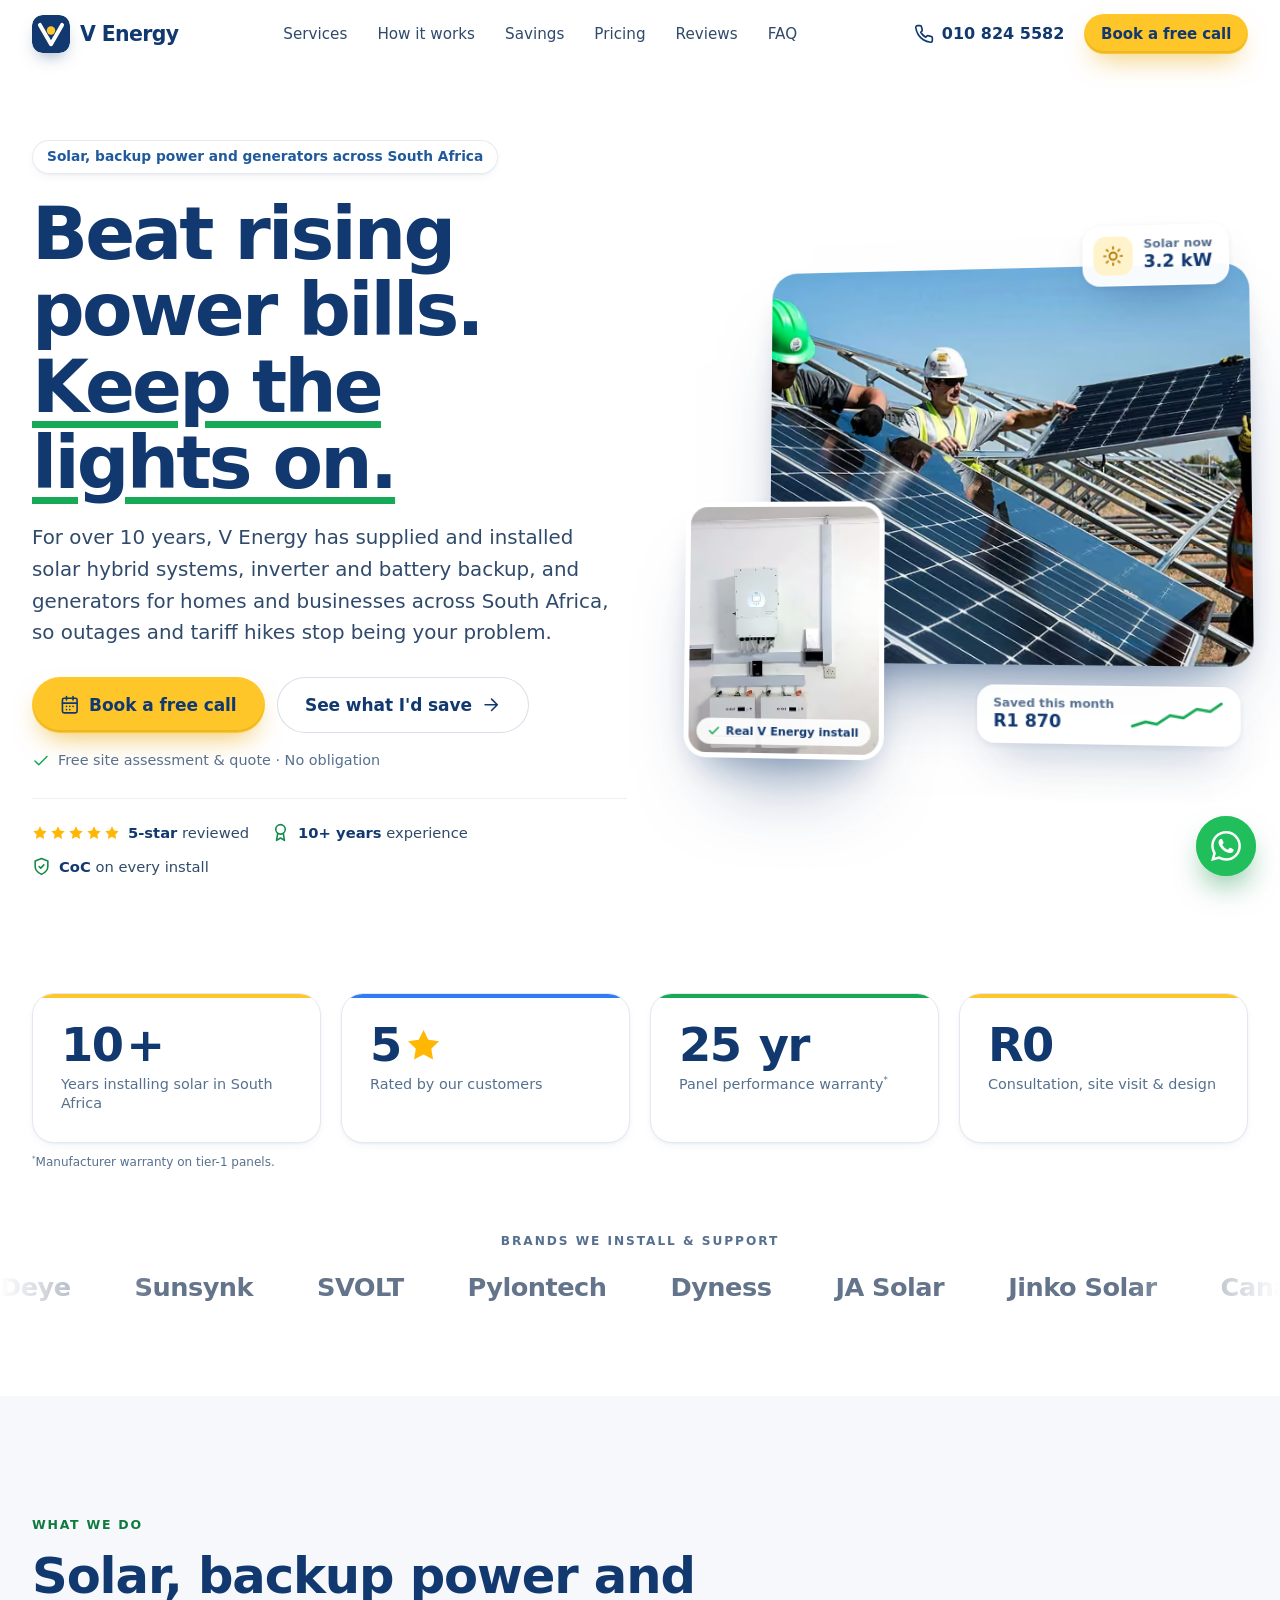
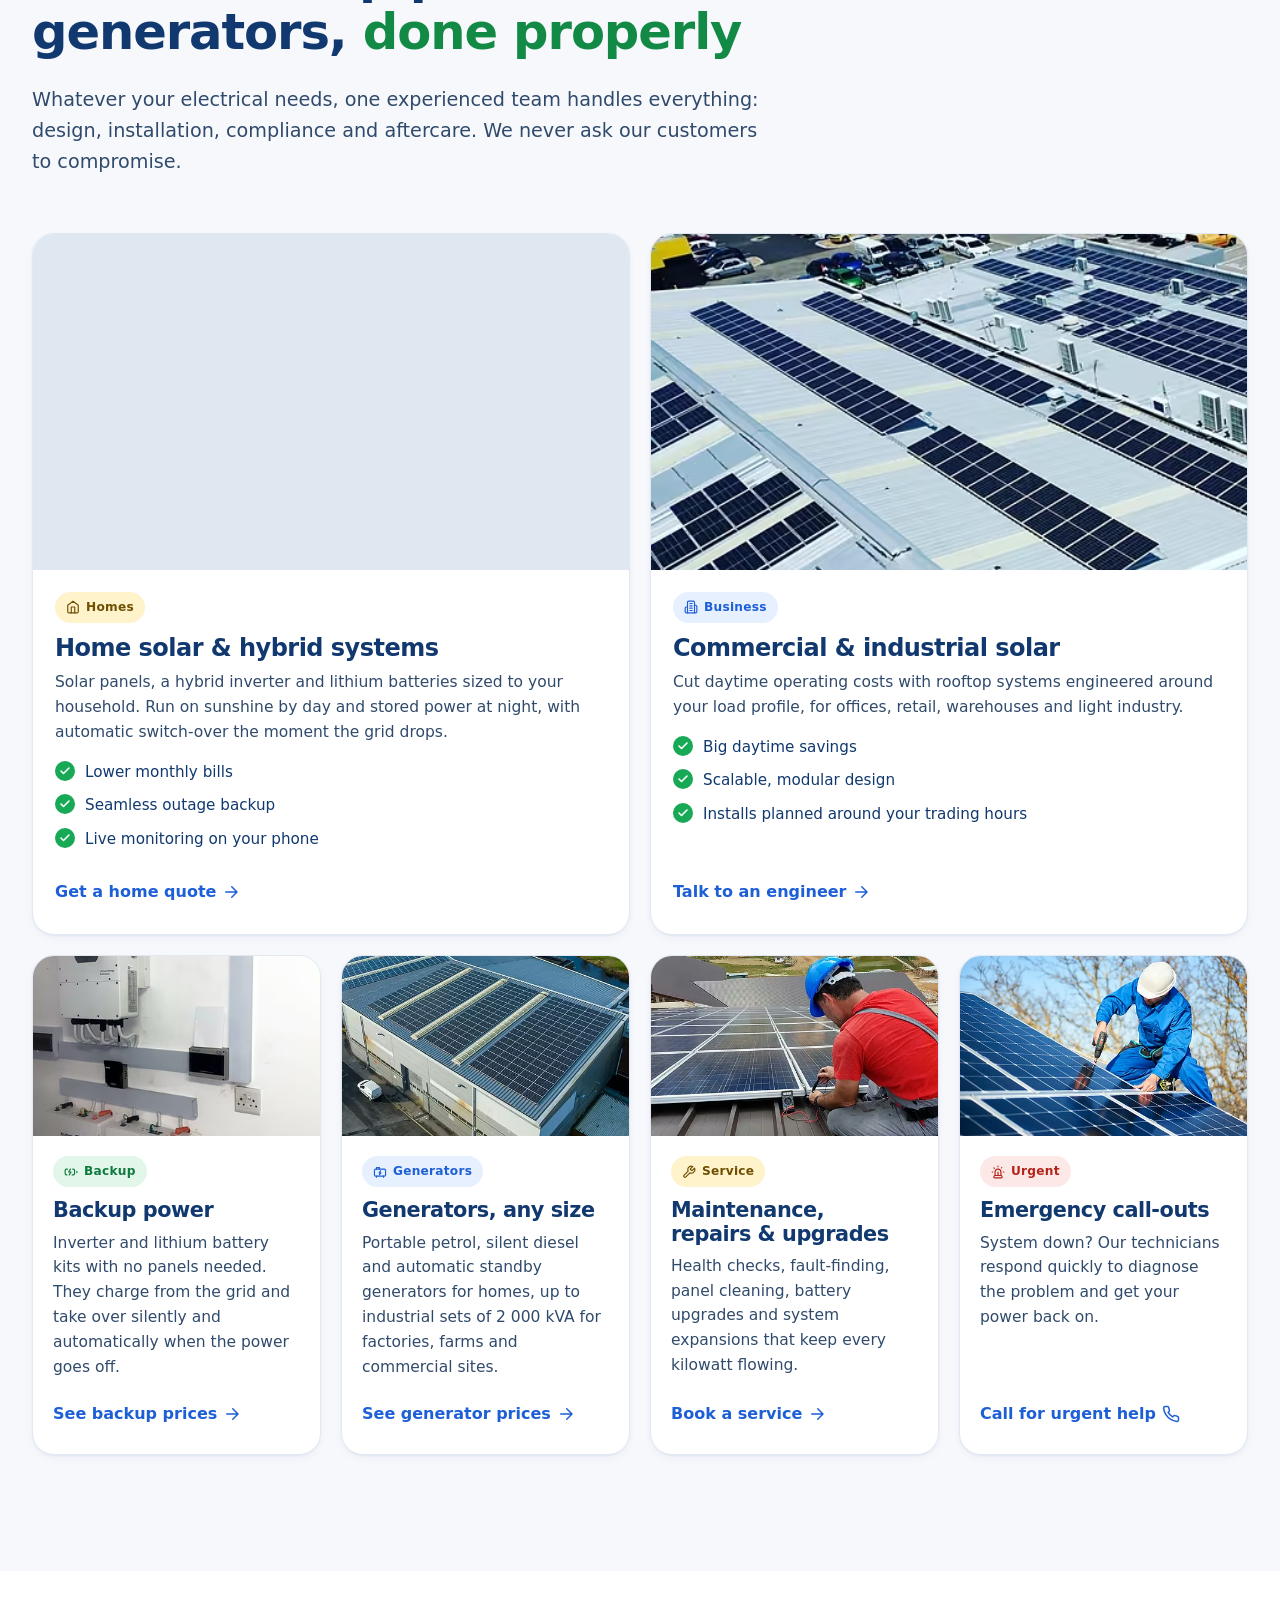
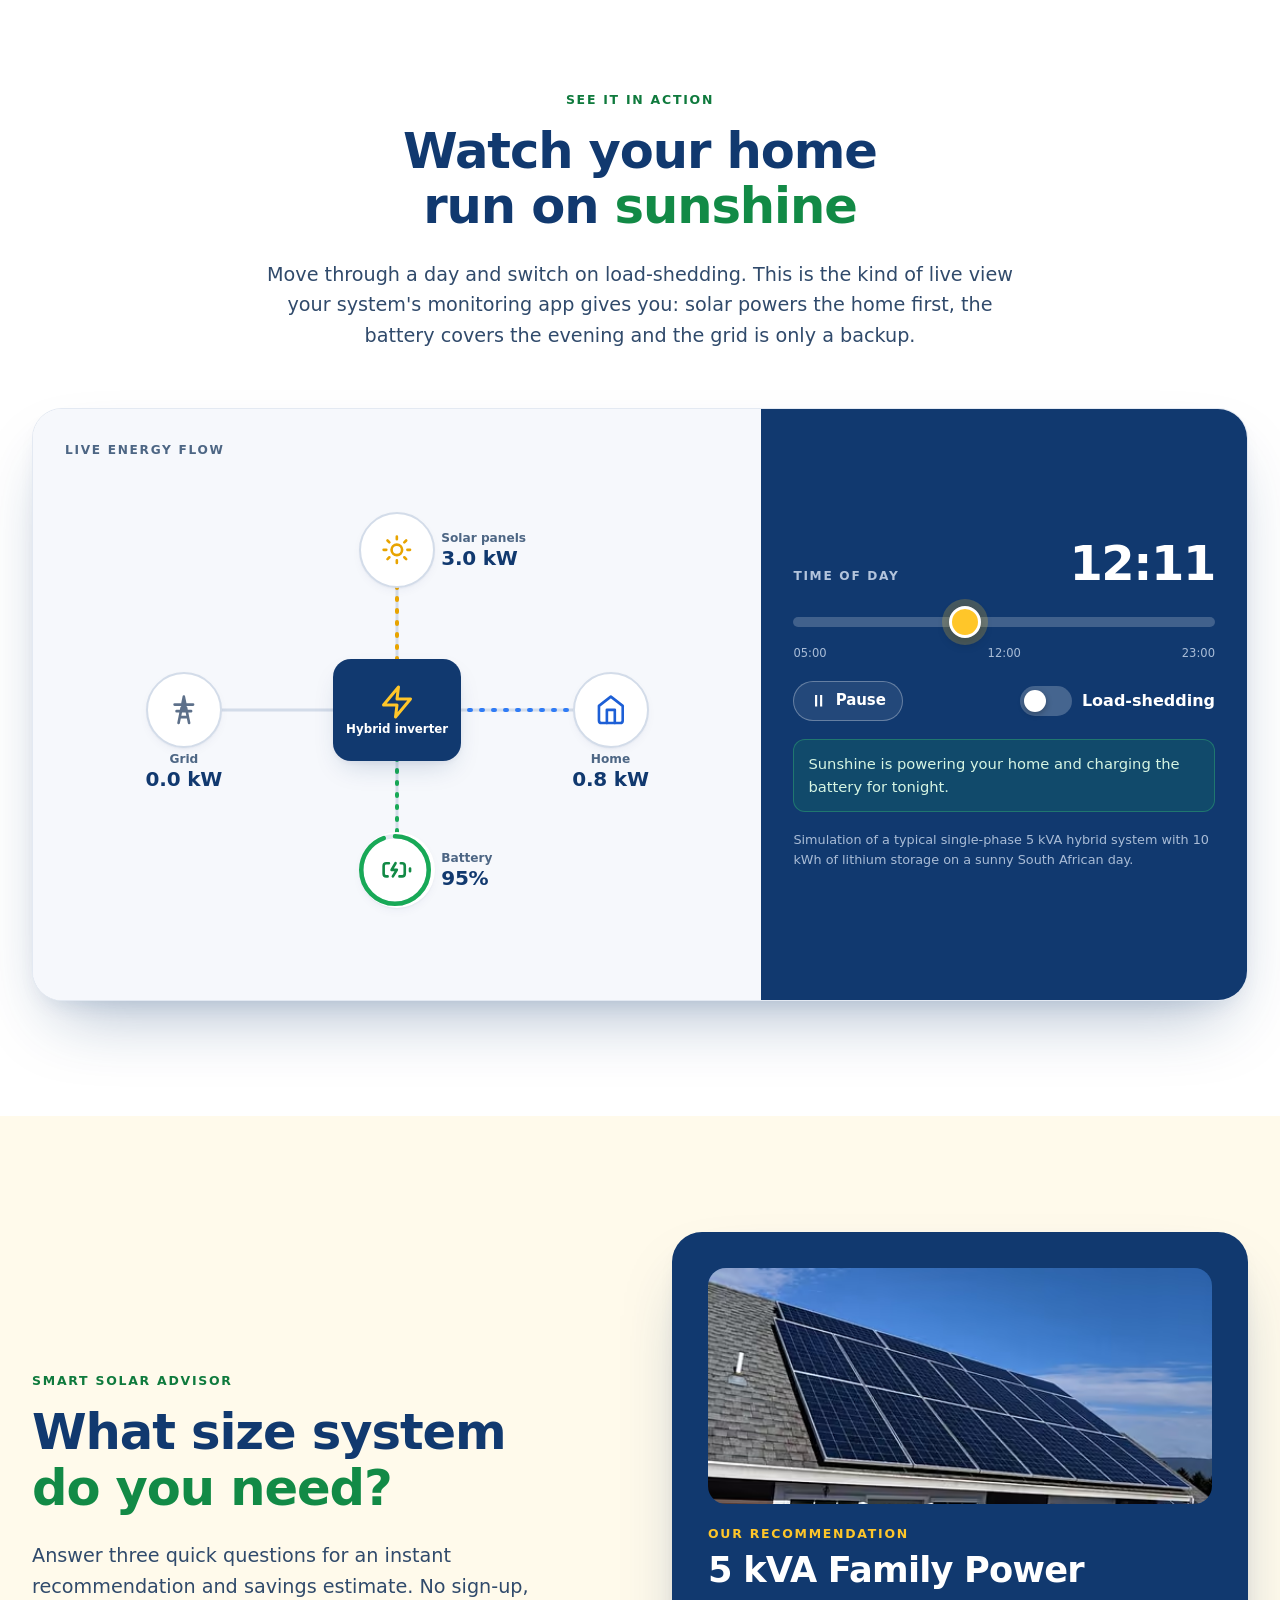
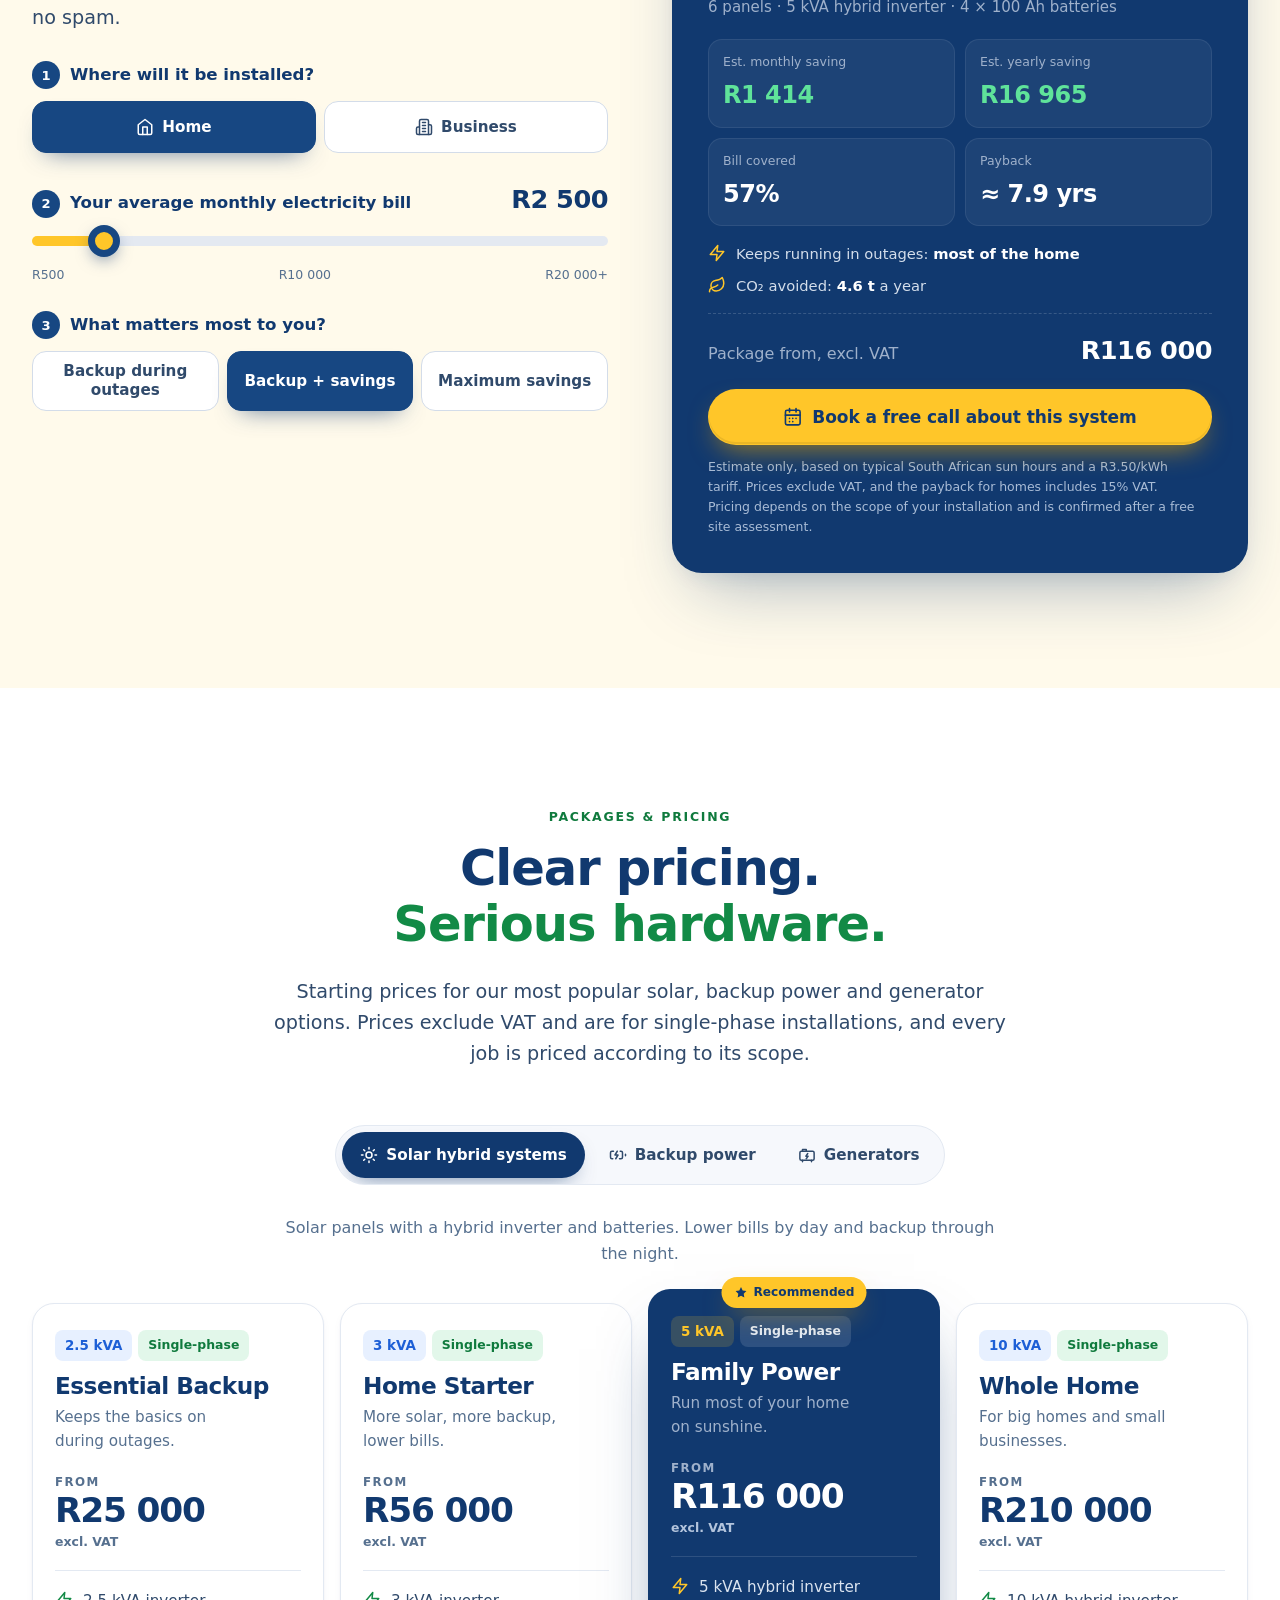
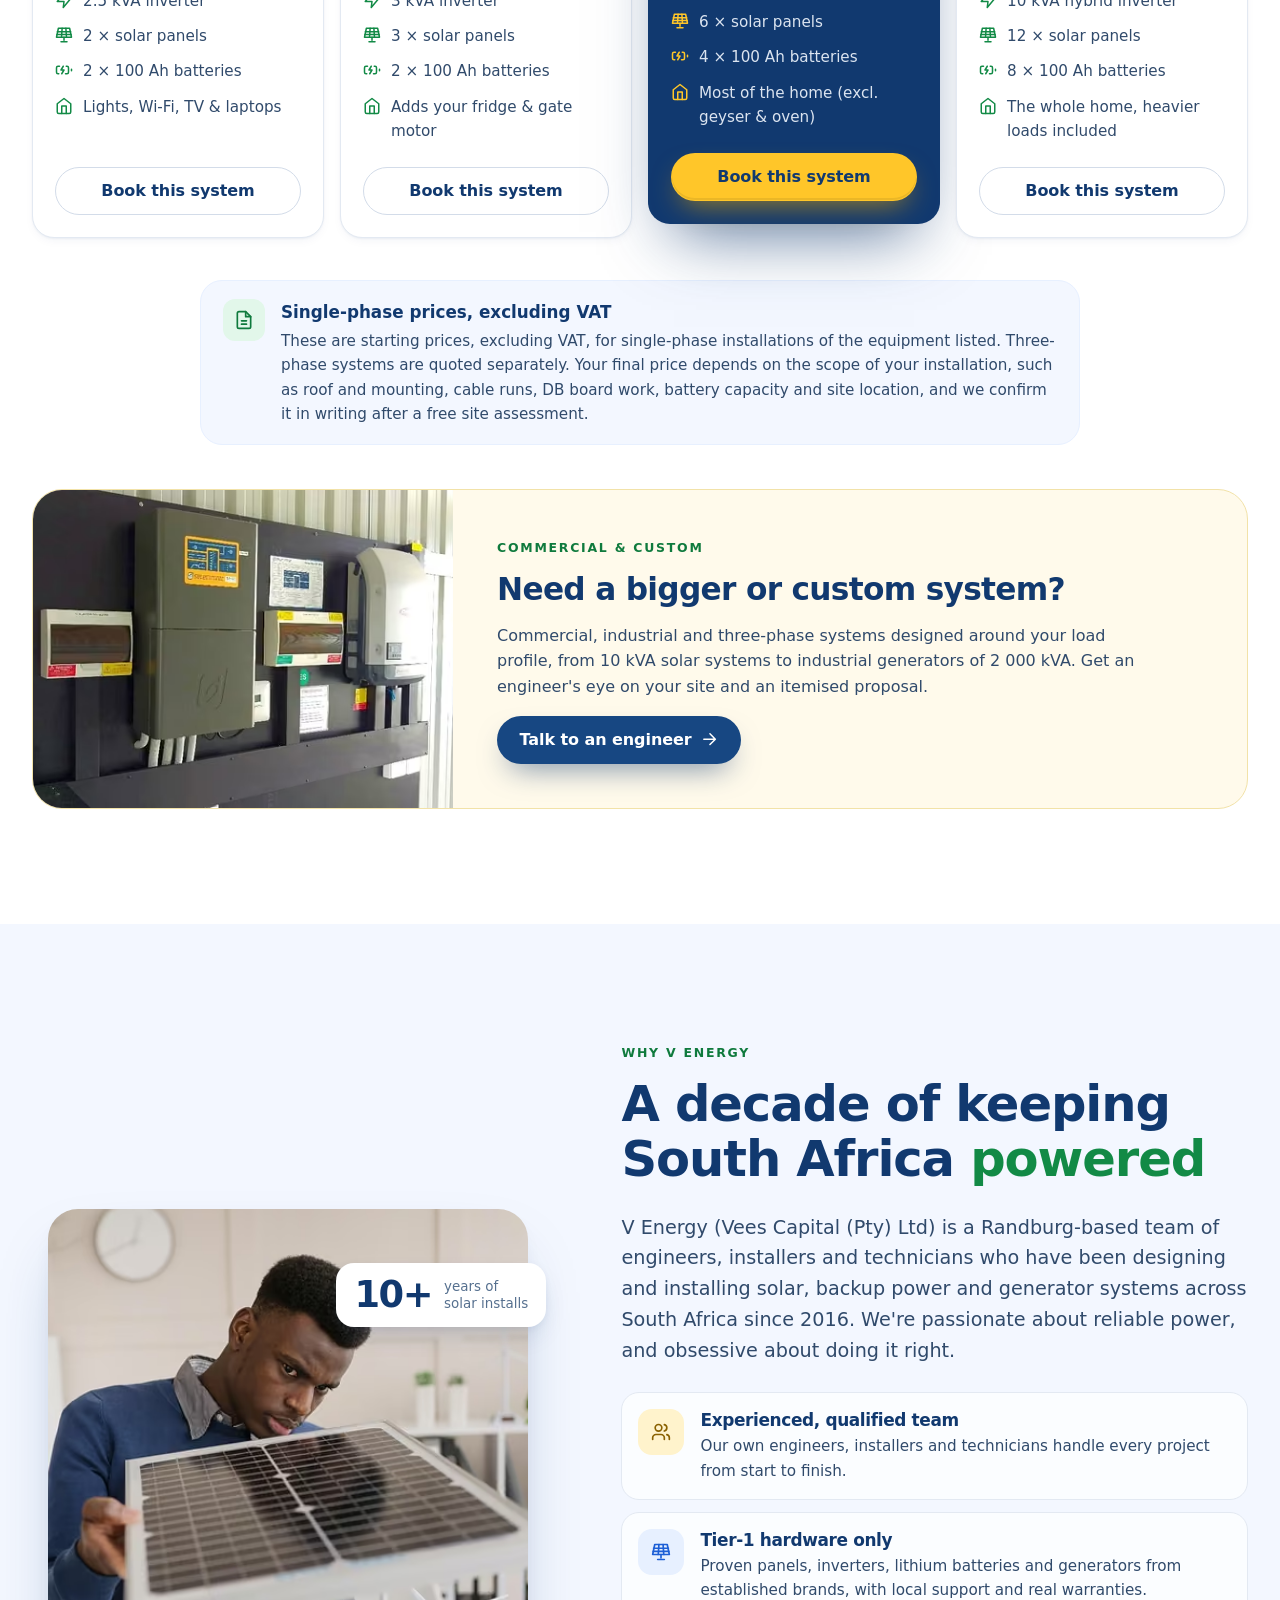
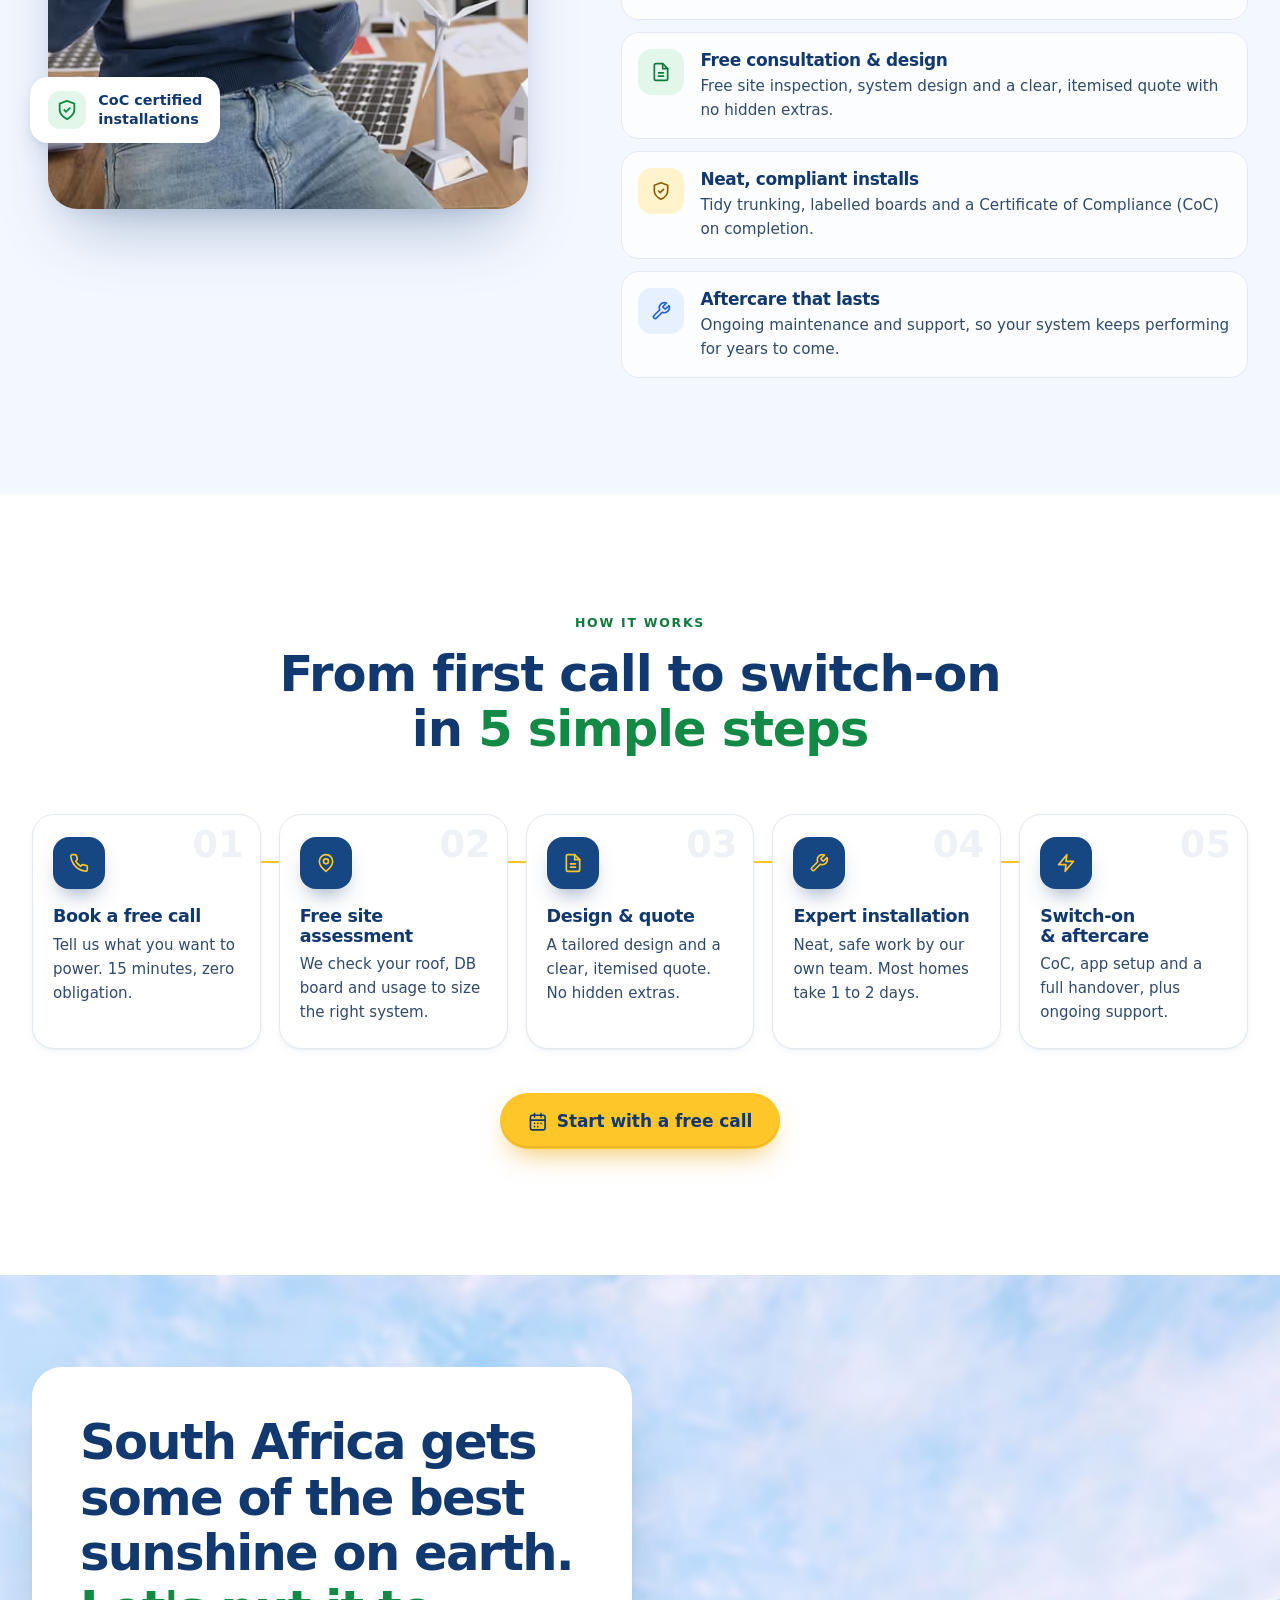
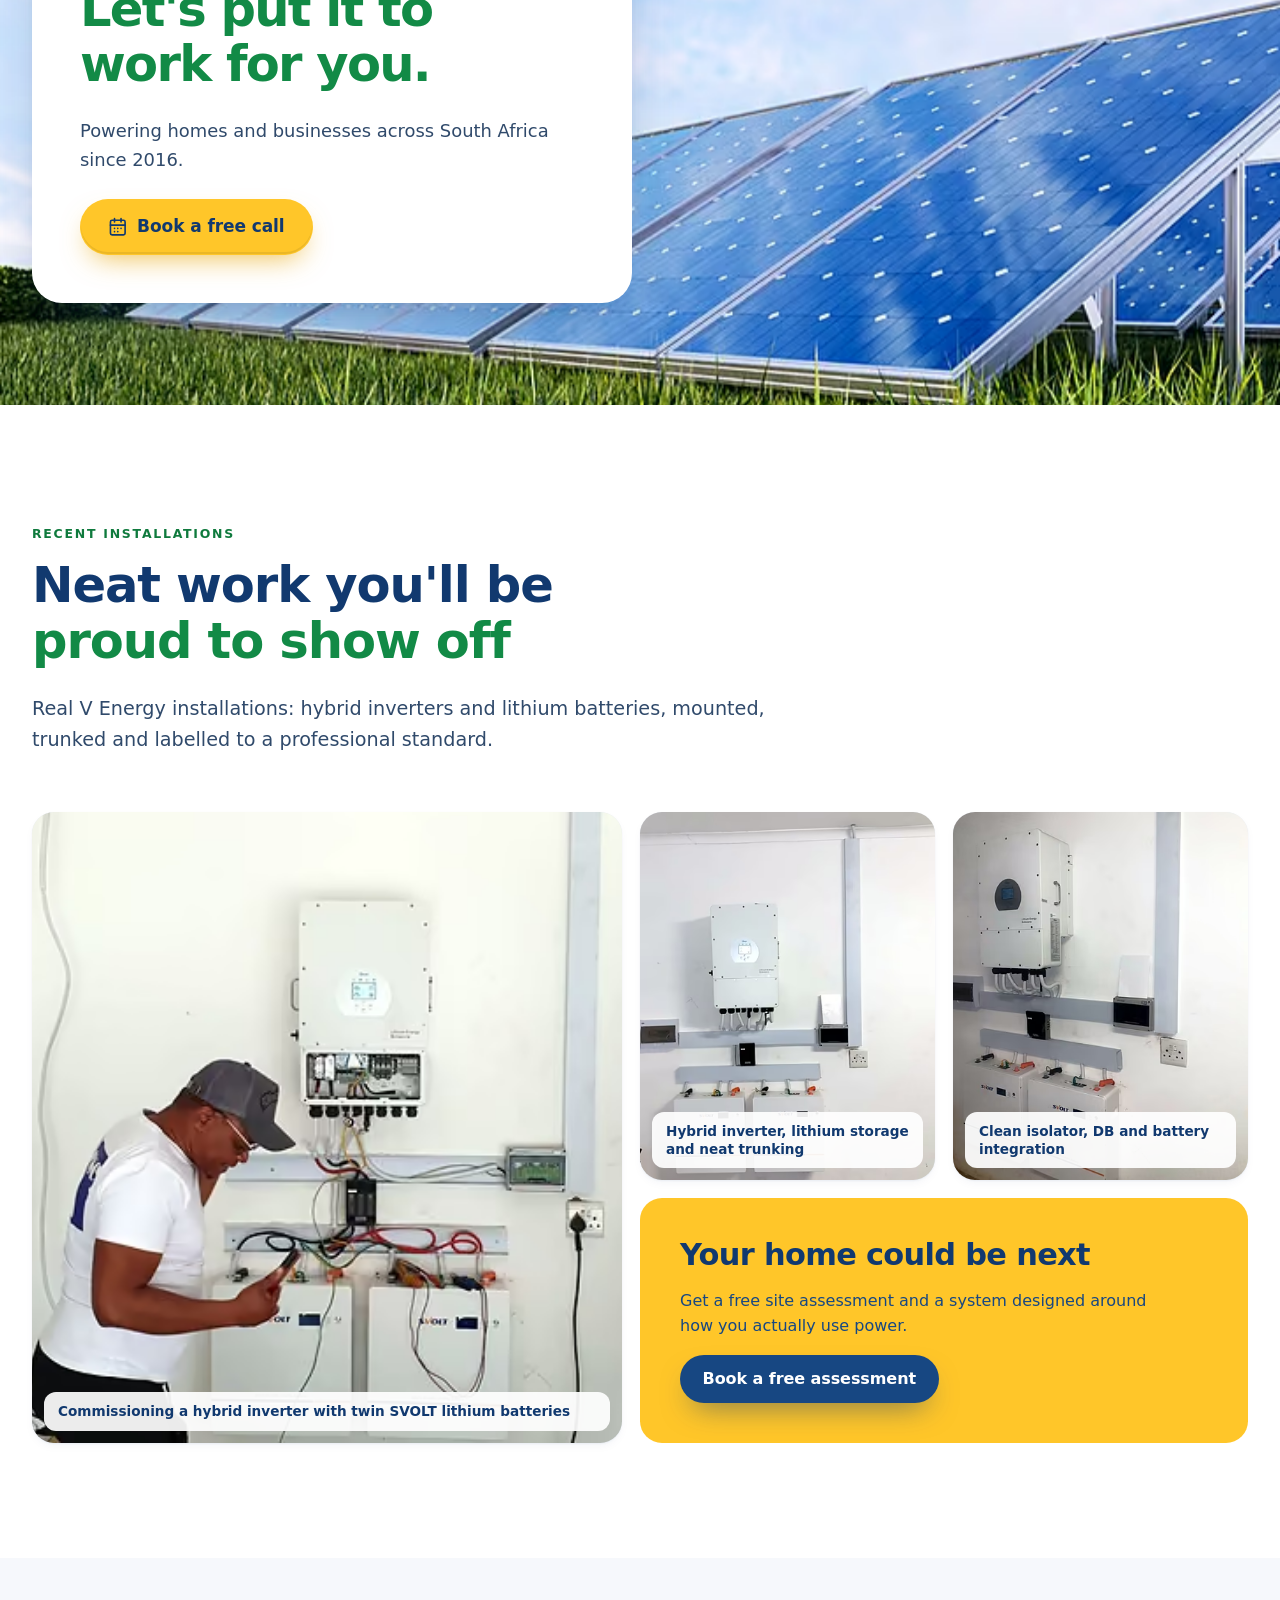
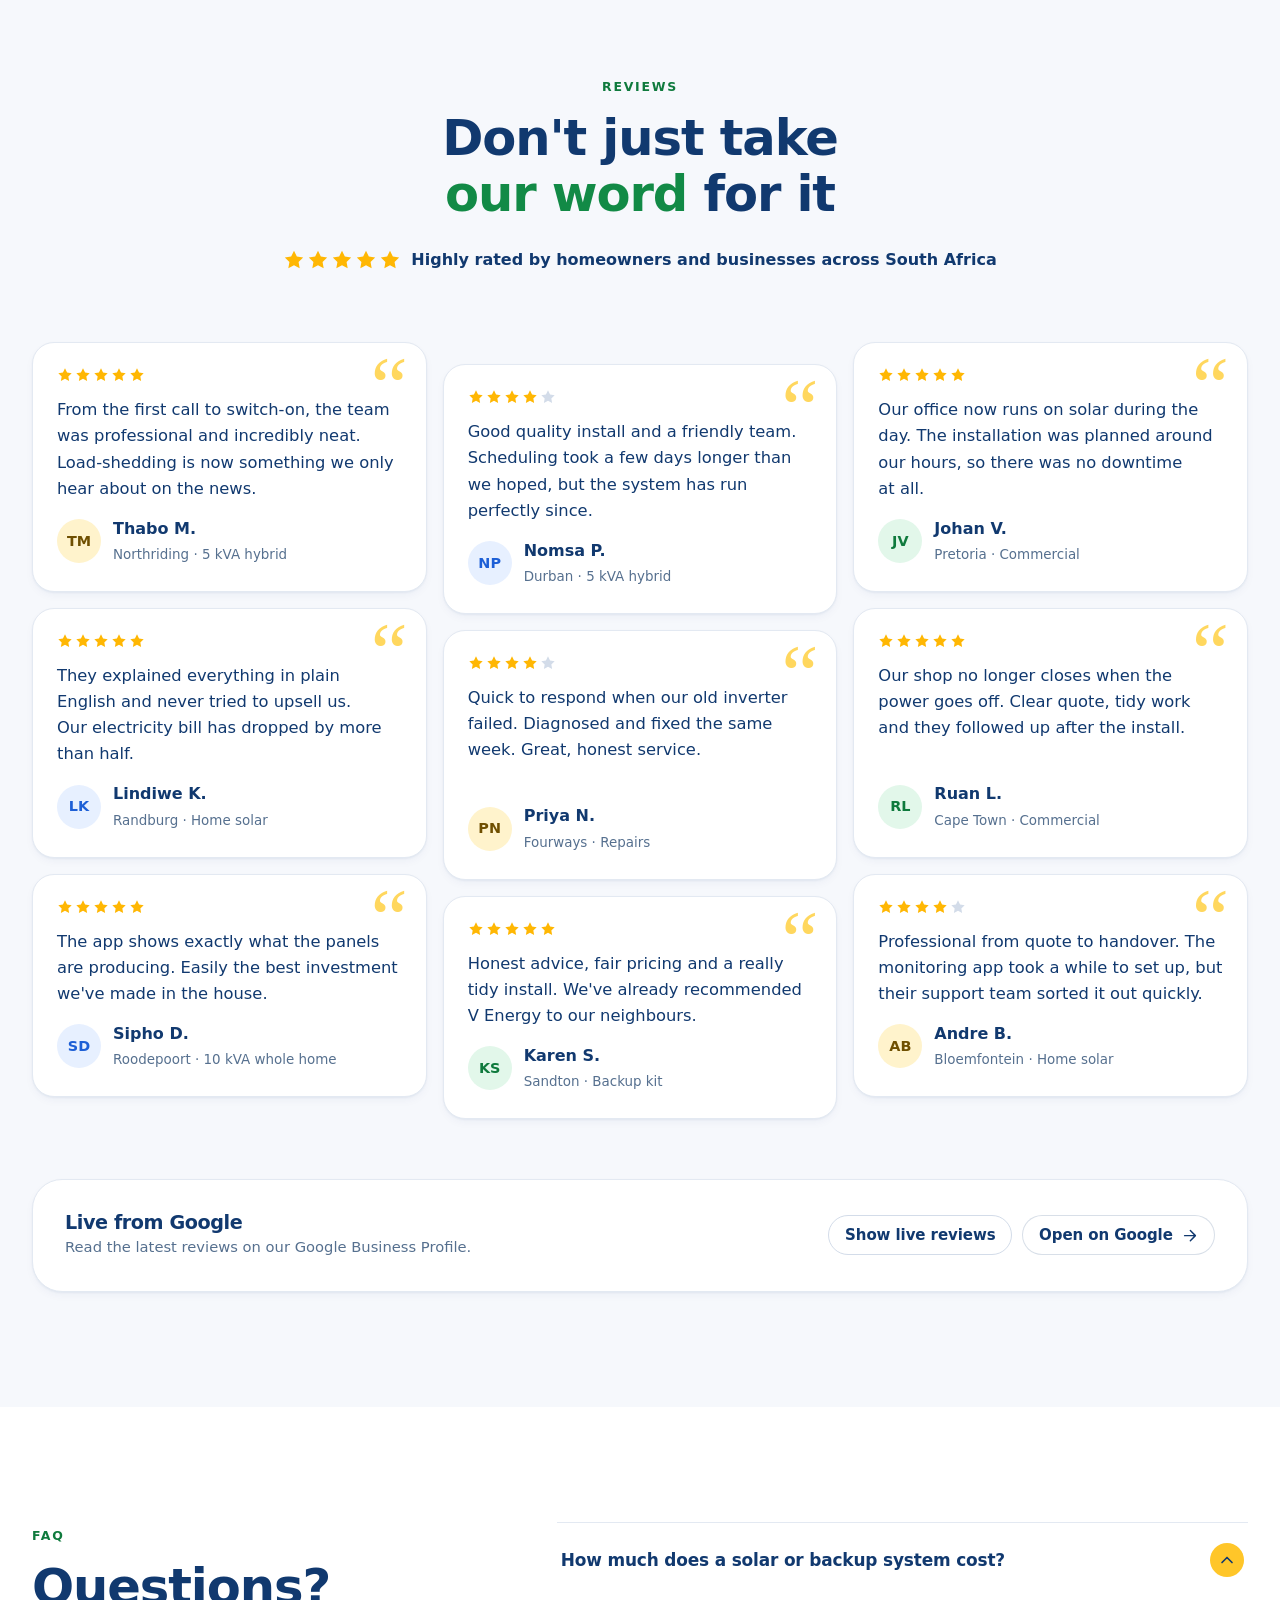
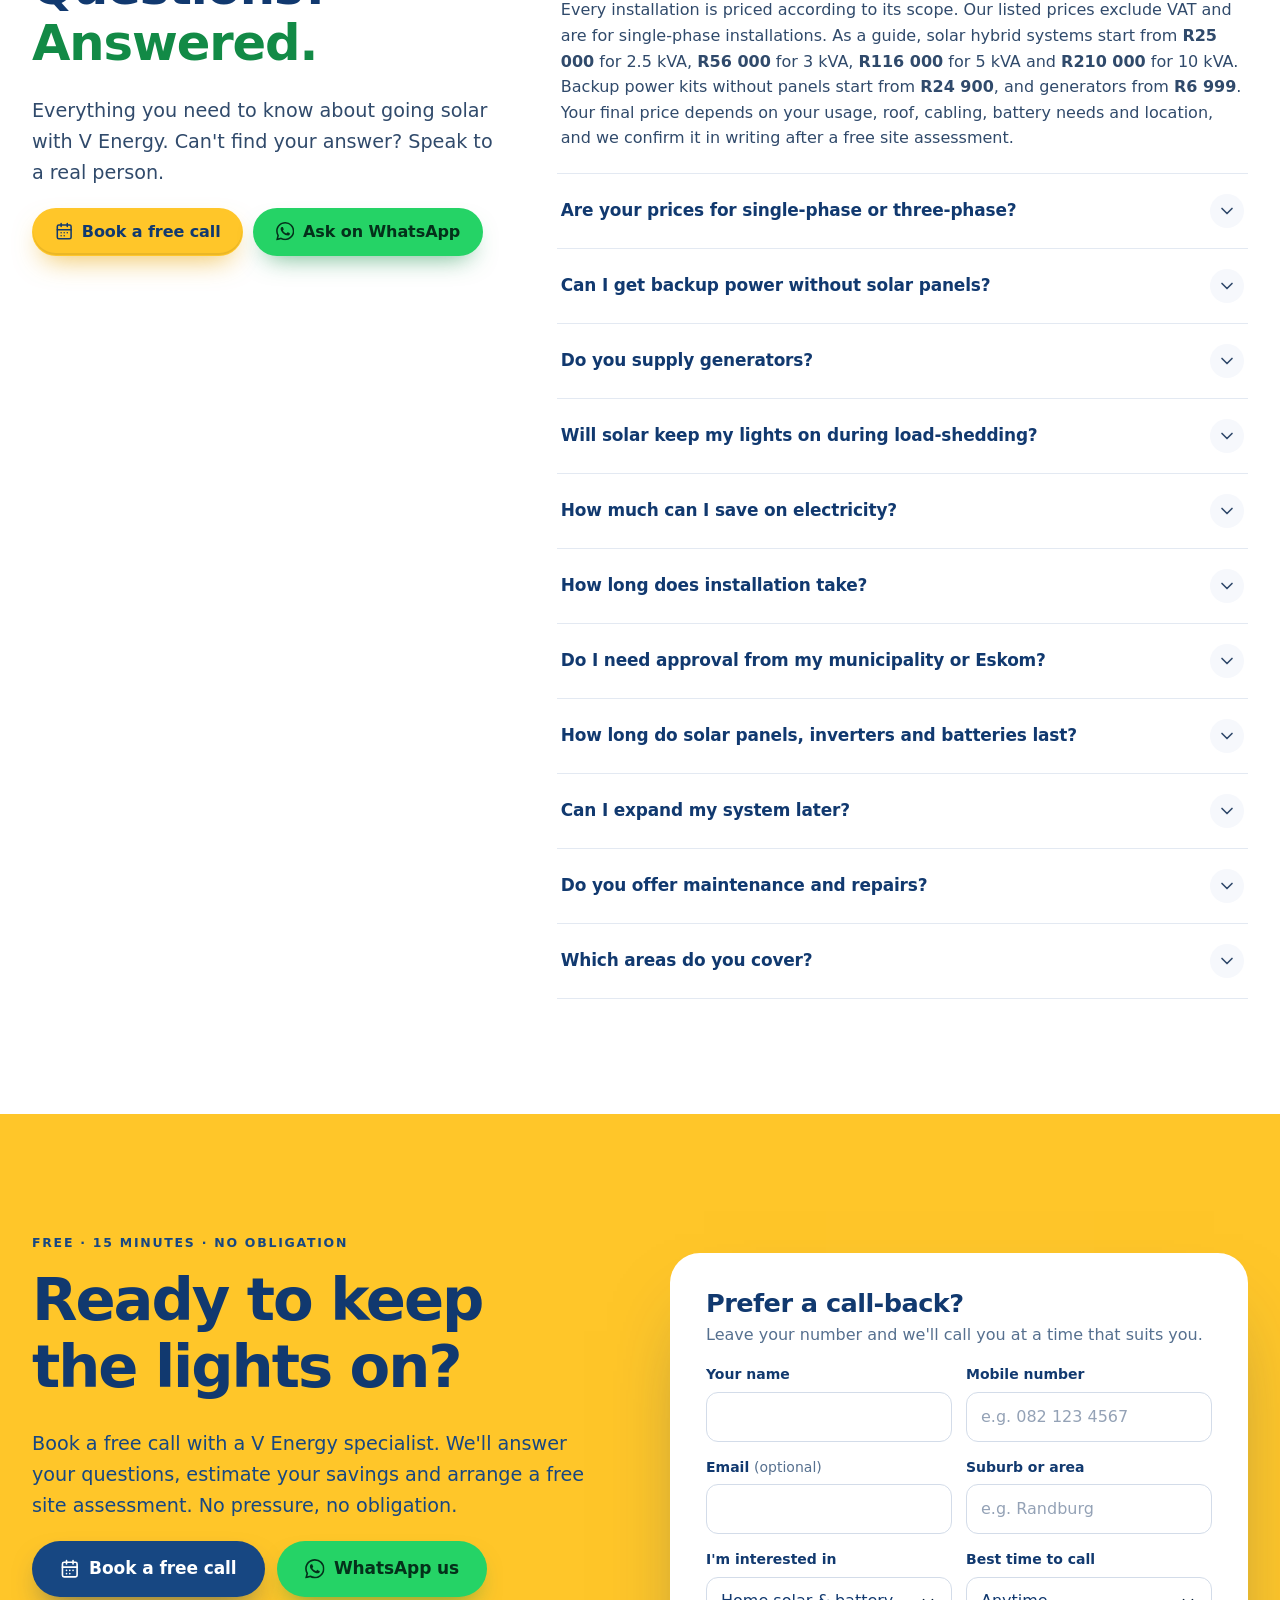
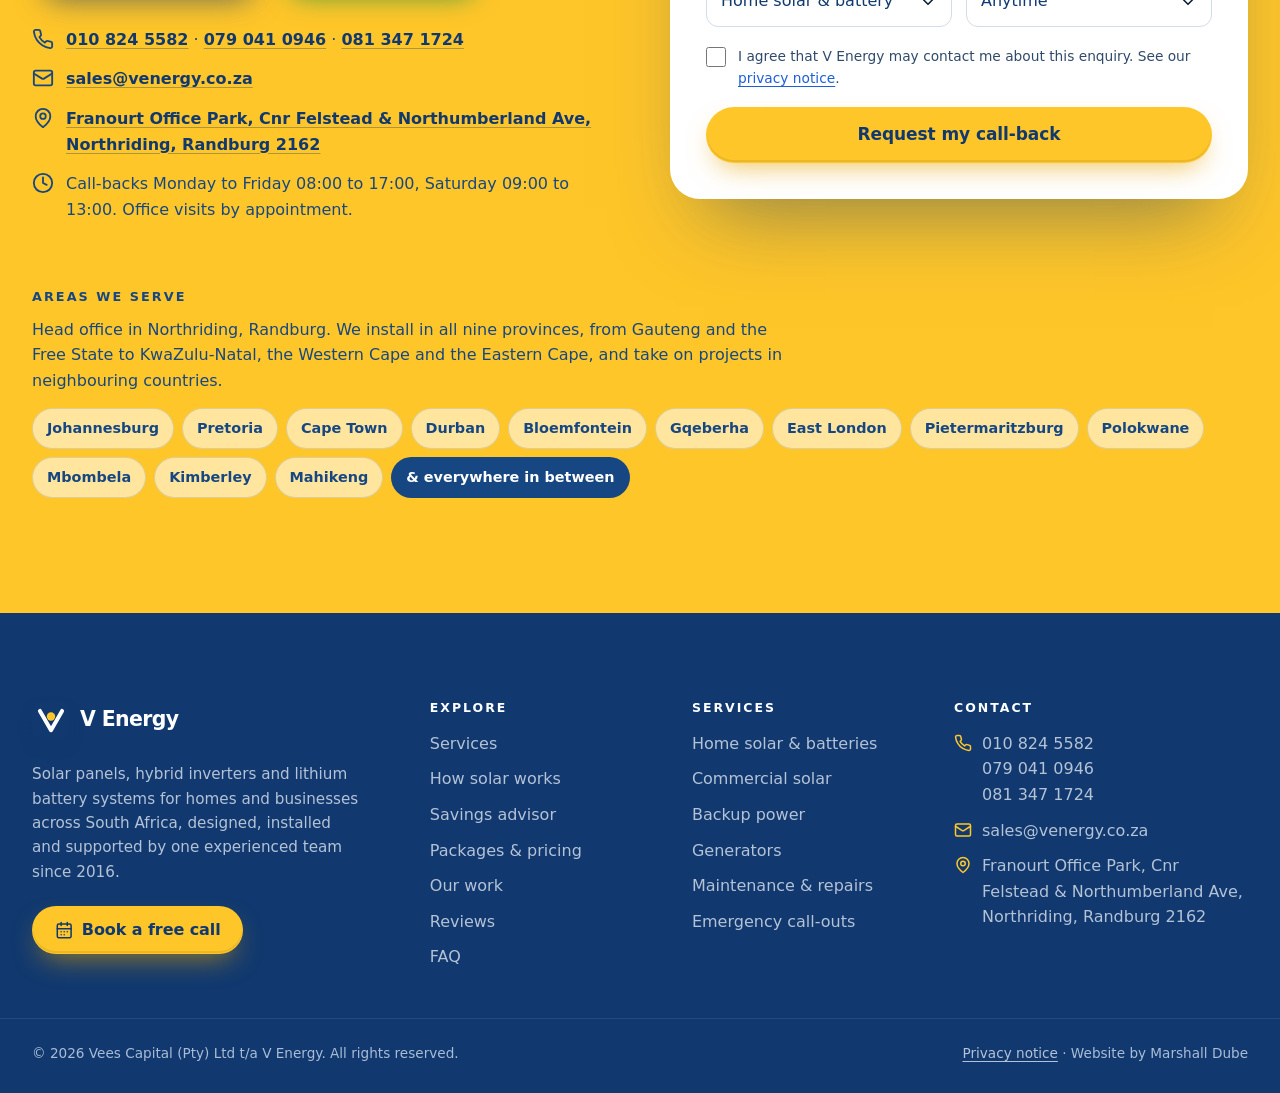
==== commit c83ed725: "Show that listed prices exclude VAT - Every priced card shows "excl. VAT" under the amount; the pric" ====
--- a/index.html
+++ b/index.html
@@ -35,9 +35,9 @@
 
   <link rel="preload" href="assets/fonts/sora-latin.woff2" as="font" type="font/woff2" crossorigin>
   <link rel="preload" href="assets/fonts/inter-latin.woff2" as="font" type="font/woff2" crossorigin>
-  <link rel="stylesheet" href="assets/css/styles.css?v=2026102901">
+  <link rel="stylesheet" href="assets/css/styles.css?v=2026103001">
   <script>document.documentElement.classList.add('js')</script>
-  <script src="assets/js/main.js?v=2026102901" defer></script>
+  <script src="assets/js/main.js?v=2026103001" defer></script>
 
   <script type="application/ld+json">
   {
@@ -90,18 +90,18 @@
         ],
         "hasOfferCatalog": {
           "@type": "OfferCatalog",
-          "name": "Solar, backup power and generators (single-phase starting prices)",
+          "name": "Solar, backup power and generators (single-phase starting prices, excluding VAT)",
           "itemListElement": [
-            { "@type": "Offer", "priceSpecification": { "@type": "PriceSpecification", "minPrice": "25000", "priceCurrency": "ZAR" }, "itemOffered": { "@type": "Service", "name": "2.5 kVA Essential Backup solar hybrid system" } },
-            { "@type": "Offer", "priceSpecification": { "@type": "PriceSpecification", "minPrice": "56000", "priceCurrency": "ZAR" }, "itemOffered": { "@type": "Service", "name": "3 kVA Home Starter solar hybrid system" } },
-            { "@type": "Offer", "priceSpecification": { "@type": "PriceSpecification", "minPrice": "116000", "priceCurrency": "ZAR" }, "itemOffered": { "@type": "Service", "name": "5 kVA Family Power solar hybrid system" } },
-            { "@type": "Offer", "priceSpecification": { "@type": "PriceSpecification", "minPrice": "210000", "priceCurrency": "ZAR" }, "itemOffered": { "@type": "Service", "name": "10 kVA Whole Home solar hybrid system" } },
-            { "@type": "Offer", "priceSpecification": { "@type": "PriceSpecification", "minPrice": "24900", "priceCurrency": "ZAR" }, "itemOffered": { "@type": "Service", "name": "Backup Lite: 3 kVA inverter and 2.5 kWh lithium battery" } },
-            { "@type": "Offer", "priceSpecification": { "@type": "PriceSpecification", "minPrice": "39900", "priceCurrency": "ZAR" }, "itemOffered": { "@type": "Service", "name": "Backup Plus: 5 kVA hybrid inverter and 5 kWh lithium battery" } },
-            { "@type": "Offer", "priceSpecification": { "@type": "PriceSpecification", "minPrice": "79900", "priceCurrency": "ZAR" }, "itemOffered": { "@type": "Service", "name": "Backup Max: 8 kVA hybrid inverter and 10 kWh lithium battery" } },
-            { "@type": "Offer", "priceSpecification": { "@type": "PriceSpecification", "minPrice": "6999", "priceCurrency": "ZAR" }, "itemOffered": { "@type": "Service", "name": "Portable petrol generator, 3 to 8 kVA" } },
-            { "@type": "Offer", "priceSpecification": { "@type": "PriceSpecification", "minPrice": "39900", "priceCurrency": "ZAR" }, "itemOffered": { "@type": "Service", "name": "Silent diesel generator, 8 to 20 kVA" } },
-            { "@type": "Offer", "priceSpecification": { "@type": "PriceSpecification", "minPrice": "109900", "priceCurrency": "ZAR" }, "itemOffered": { "@type": "Service", "name": "Automatic standby generator with changeover, 15 to 20 kVA" } },
+            { "@type": "Offer", "priceSpecification": { "@type": "PriceSpecification", "minPrice": "25000", "priceCurrency": "ZAR", "valueAddedTaxIncluded": false }, "itemOffered": { "@type": "Service", "name": "2.5 kVA Essential Backup solar hybrid system" } },
+            { "@type": "Offer", "priceSpecification": { "@type": "PriceSpecification", "minPrice": "56000", "priceCurrency": "ZAR", "valueAddedTaxIncluded": false }, "itemOffered": { "@type": "Service", "name": "3 kVA Home Starter solar hybrid system" } },
+            { "@type": "Offer", "priceSpecification": { "@type": "PriceSpecification", "minPrice": "116000", "priceCurrency": "ZAR", "valueAddedTaxIncluded": false }, "itemOffered": { "@type": "Service", "name": "5 kVA Family Power solar hybrid system" } },
+            { "@type": "Offer", "priceSpecification": { "@type": "PriceSpecification", "minPrice": "210000", "priceCurrency": "ZAR", "valueAddedTaxIncluded": false }, "itemOffered": { "@type": "Service", "name": "10 kVA Whole Home solar hybrid system" } },
+            { "@type": "Offer", "priceSpecification": { "@type": "PriceSpecification", "minPrice": "24900", "priceCurrency": "ZAR", "valueAddedTaxIncluded": false }, "itemOffered": { "@type": "Service", "name": "Backup Lite: 3 kVA inverter and 2.5 kWh lithium battery" } },
+            { "@type": "Offer", "priceSpecification": { "@type": "PriceSpecification", "minPrice": "39900", "priceCurrency": "ZAR", "valueAddedTaxIncluded": false }, "itemOffered": { "@type": "Service", "name": "Backup Plus: 5 kVA hybrid inverter and 5 kWh lithium battery" } },
+            { "@type": "Offer", "priceSpecification": { "@type": "PriceSpecification", "minPrice": "79900", "priceCurrency": "ZAR", "valueAddedTaxIncluded": false }, "itemOffered": { "@type": "Service", "name": "Backup Max: 8 kVA hybrid inverter and 10 kWh lithium battery" } },
+            { "@type": "Offer", "priceSpecification": { "@type": "PriceSpecification", "minPrice": "6999", "priceCurrency": "ZAR", "valueAddedTaxIncluded": false }, "itemOffered": { "@type": "Service", "name": "Portable petrol generator, 3 to 8 kVA" } },
+            { "@type": "Offer", "priceSpecification": { "@type": "PriceSpecification", "minPrice": "39900", "priceCurrency": "ZAR", "valueAddedTaxIncluded": false }, "itemOffered": { "@type": "Service", "name": "Silent diesel generator, 8 to 20 kVA" } },
+            { "@type": "Offer", "priceSpecification": { "@type": "PriceSpecification", "minPrice": "109900", "priceCurrency": "ZAR", "valueAddedTaxIncluded": false }, "itemOffered": { "@type": "Service", "name": "Automatic standby generator with changeover, 15 to 20 kVA" } },
             { "@type": "Offer", "itemOffered": { "@type": "Service", "name": "Industrial generators, 30 to 2 000 kVA (three-phase, quoted per site)" } }
           ]
         }
@@ -118,9 +118,9 @@
         "@type": "FAQPage",
         "@id": "https://venergy.co.za/#faq",
         "mainEntity": [
-          { "@type": "Question", "name": "How much does a solar or backup system cost?", "acceptedAnswer": { "@type": "Answer", "text": "Every installation is priced according to its scope, and our listed prices are for single-phase installations. As a guide, solar hybrid systems start from R25 000 for 2.5 kVA, R56 000 for 3 kVA, R116 000 for 5 kVA and R210 000 for 10 kVA. Backup power kits without panels start from R24 900, and generators from R6 999. Your final price depends on your usage, roof, cabling, battery needs and location, and we confirm it in writing after a free site assessment." } },
-          { "@type": "Question", "name": "Are your prices for single-phase or three-phase?", "acceptedAnswer": { "@type": "Answer", "text": "Our listed prices are for single-phase installations, which covers most homes and small businesses. Three-phase systems, such as larger commercial solar and industrial generators, are quoted separately after a site assessment." } },
-          { "@type": "Question", "name": "Can I get backup power without solar panels?", "acceptedAnswer": { "@type": "Answer", "text": "Yes. Our backup power kits are an inverter and lithium battery that charge from the grid and take over automatically when the power goes off, from R24 900 installed. They are ready for solar, so you can add panels later." } },
+          { "@type": "Question", "name": "How much does a solar or backup system cost?", "acceptedAnswer": { "@type": "Answer", "text": "Every installation is priced according to its scope. Our listed prices exclude VAT and are for single-phase installations. As a guide, solar hybrid systems start from R25 000 for 2.5 kVA, R56 000 for 3 kVA, R116 000 for 5 kVA and R210 000 for 10 kVA. Backup power kits without panels start from R24 900, and generators from R6 999. Your final price depends on your usage, roof, cabling, battery needs and location, and we confirm it in writing after a free site assessment." } },
+          { "@type": "Question", "name": "Are your prices for single-phase or three-phase?", "acceptedAnswer": { "@type": "Answer", "text": "Our listed prices exclude VAT and are for single-phase installations, which covers most homes and small businesses. Three-phase systems, such as larger commercial solar and industrial generators, are quoted separately after a site assessment." } },
+          { "@type": "Question", "name": "Can I get backup power without solar panels?", "acceptedAnswer": { "@type": "Answer", "text": "Yes. Our backup power kits are an inverter and lithium battery that charge from the grid and take over automatically when the power goes off, from R24 900 installed, excluding VAT. They are ready for solar, so you can add panels later." } },
           { "@type": "Question", "name": "Do you supply generators?", "acceptedAnswer": { "@type": "Answer", "text": "Yes. We supply, install and service generators of every size: portable petrol generators for homes, silent diesel generators, automatic standby sets that start on their own when the power fails, and industrial generators from 30 kVA to 2 000 kVA for factories, farms and commercial sites. We can also connect a generator to your solar hybrid system." } },
           { "@type": "Question", "name": "Will solar keep my lights on during load-shedding?", "acceptedAnswer": { "@type": "Answer", "text": "Yes. A hybrid inverter with battery storage switches over automatically when the grid goes down, so your essential appliances keep running. During the day your panels keep powering your home and recharging the batteries." } },
           { "@type": "Question", "name": "How much can I save on electricity?", "acceptedAnswer": { "@type": "Answer", "text": "Savings depend on your system size, usage pattern and tariff. Our Smart Solar Advisor gives an instant estimate, and we confirm exact figures after your free site assessment." } },
@@ -570,11 +570,11 @@
               <p><svg class="i" aria-hidden="true"><use href="#i-zap"/></svg><span>Keeps running in outages: <strong id="r-backup">most of the home</strong></span></p>
               <p><svg class="i" aria-hidden="true"><use href="#i-leaf"/></svg><span>CO₂ avoided: <strong id="r-co2">4.6 t</strong> a year</span></p>
             </div>
-            <p class="result-price"><span>Package from</span><strong id="r-price">R116 000</strong></p>
+            <p class="result-price"><span>Package from, excl. VAT</span><strong id="r-price">R116 000</strong></p>
             <a class="btn btn-primary btn-lg btn-block" href="#callback" data-book data-advisor data-source="Savings advisor">
               <svg class="i" aria-hidden="true"><use href="#i-calendar"/></svg>Book a free call about this system
             </a>
-            <p class="fineprint">Estimate only, based on typical South African sun hours and a R3.50/kWh tariff. Pricing depends on the scope of your installation and is confirmed after a free site assessment.</p>
+            <p class="fineprint">Estimate only, based on typical South African sun hours and a R3.50/kWh tariff. Prices exclude VAT, and the payback for homes includes 15% VAT. Pricing depends on the scope of your installation and is confirmed after a free site assessment.</p>
           </div>
         </div>
       </div>
@@ -586,7 +586,7 @@
         <div class="section-head section-head--center" data-reveal>
           <p class="kicker">Packages &amp; pricing</p>
           <h2 id="packages-title">Clear pricing. <em>Serious hardware.</em></h2>
-          <p class="lead">Starting prices for our most popular solar, backup power and generator options. Listed prices are for single-phase installations, and every job is priced according to its scope.</p>
+          <p class="lead">Starting prices for our most popular solar, backup power and generator options. Prices exclude VAT and are for single-phase installations, and every job is priced according to its scope.</p>
         </div>
 
         <div class="price-tabs" role="tablist" aria-label="Product range" data-reveal>
@@ -605,14 +605,14 @@
               <h4 class="pkg-name">Essential Backup</h4>
               <p class="pkg-desc">Keeps the basics on during outages.</p>
             </div>
-            <p class="pkg-price"><small>From</small><span>R25&nbsp;000</span></p>
+            <p class="pkg-price"><small>From</small><span>R25&nbsp;000</span><small class="pkg-vat">excl. VAT</small></p>
             <ul class="pkg-list">
               <li><svg class="i" aria-hidden="true"><use href="#i-zap"/></svg>2.5 kVA inverter</li>
               <li><svg class="i" aria-hidden="true"><use href="#i-panel"/></svg>2 × solar panels</li>
               <li><svg class="i" aria-hidden="true"><use href="#i-battery"/></svg>2 × 100 Ah batteries</li>
               <li><svg class="i" aria-hidden="true"><use href="#i-home"/></svg>Lights, Wi-Fi, TV &amp; laptops</li>
             </ul>
-            <a class="btn btn-outline btn-block" href="#callback" data-book data-service="Home solar &amp; battery" data-package="2.5 kVA Essential Backup solar system (from R25 000)" data-source="Packages">Book this system</a>
+            <a class="btn btn-outline btn-block" href="#callback" data-book data-service="Home solar &amp; battery" data-package="2.5 kVA Essential Backup solar system (from R25 000 excl. VAT)" data-source="Packages">Book this system</a>
           </article>
           <article class="pkg">
             <div class="pkg-top">
@@ -620,14 +620,14 @@
               <h4 class="pkg-name">Home Starter</h4>
               <p class="pkg-desc">More solar, more backup, lower bills.</p>
             </div>
-            <p class="pkg-price"><small>From</small><span>R56&nbsp;000</span></p>
+            <p class="pkg-price"><small>From</small><span>R56&nbsp;000</span><small class="pkg-vat">excl. VAT</small></p>
             <ul class="pkg-list">
               <li><svg class="i" aria-hidden="true"><use href="#i-zap"/></svg>3 kVA inverter</li>
               <li><svg class="i" aria-hidden="true"><use href="#i-panel"/></svg>3 × solar panels</li>
               <li><svg class="i" aria-hidden="true"><use href="#i-battery"/></svg>2 × 100 Ah batteries</li>
               <li><svg class="i" aria-hidden="true"><use href="#i-home"/></svg>Adds your fridge &amp; gate motor</li>
             </ul>
-            <a class="btn btn-outline btn-block" href="#callback" data-book data-service="Home solar &amp; battery" data-package="3 kVA Home Starter solar system (from R56 000)" data-source="Packages">Book this system</a>
+            <a class="btn btn-outline btn-block" href="#callback" data-book data-service="Home solar &amp; battery" data-package="3 kVA Home Starter solar system (from R56 000 excl. VAT)" data-source="Packages">Book this system</a>
           </article>
           <article class="pkg pkg--featured">
             <span class="pkg-badge"><svg class="i" aria-hidden="true"><use href="#i-star"/></svg>Recommended</span>
@@ -636,14 +636,14 @@
               <h4 class="pkg-name">Family Power</h4>
               <p class="pkg-desc">Run most of your home on sunshine.</p>
             </div>
-            <p class="pkg-price"><small>From</small><span>R116&nbsp;000</span></p>
+            <p class="pkg-price"><small>From</small><span>R116&nbsp;000</span><small class="pkg-vat">excl. VAT</small></p>
             <ul class="pkg-list">
               <li><svg class="i" aria-hidden="true"><use href="#i-zap"/></svg>5 kVA hybrid inverter</li>
               <li><svg class="i" aria-hidden="true"><use href="#i-panel"/></svg>6 × solar panels</li>
               <li><svg class="i" aria-hidden="true"><use href="#i-battery"/></svg>4 × 100 Ah batteries</li>
               <li><svg class="i" aria-hidden="true"><use href="#i-home"/></svg>Most of the home (excl. geyser &amp; oven)</li>
             </ul>
-            <a class="btn btn-primary btn-block" href="#callback" data-book data-service="Home solar &amp; battery" data-package="5 kVA Family Power solar system (from R116 000)" data-source="Packages">Book this system</a>
+            <a class="btn btn-primary btn-block" href="#callback" data-book data-service="Home solar &amp; battery" data-package="5 kVA Family Power solar system (from R116 000 excl. VAT)" data-source="Packages">Book this system</a>
           </article>
           <article class="pkg">
             <div class="pkg-top">
@@ -651,14 +651,14 @@
               <h4 class="pkg-name">Whole Home</h4>
               <p class="pkg-desc">For big homes and small businesses.</p>
             </div>
-            <p class="pkg-price"><small>From</small><span>R210&nbsp;000</span></p>
+            <p class="pkg-price"><small>From</small><span>R210&nbsp;000</span><small class="pkg-vat">excl. VAT</small></p>
             <ul class="pkg-list">
               <li><svg class="i" aria-hidden="true"><use href="#i-zap"/></svg>10 kVA hybrid inverter</li>
               <li><svg class="i" aria-hidden="true"><use href="#i-panel"/></svg>12 × solar panels</li>
               <li><svg class="i" aria-hidden="true"><use href="#i-battery"/></svg>8 × 100 Ah batteries</li>
               <li><svg class="i" aria-hidden="true"><use href="#i-home"/></svg>The whole home, heavier loads included</li>
             </ul>
-            <a class="btn btn-outline btn-block" href="#callback" data-book data-service="Home solar &amp; battery" data-package="10 kVA Whole Home solar system (from R210 000)" data-source="Packages">Book this system</a>
+            <a class="btn btn-outline btn-block" href="#callback" data-book data-service="Home solar &amp; battery" data-package="10 kVA Whole Home solar system (from R210 000 excl. VAT)" data-source="Packages">Book this system</a>
           </article>
           </div>
         </div>
@@ -673,14 +673,14 @@
               <h4 class="pkg-name">Backup Lite</h4>
               <p class="pkg-desc">Keeps the essentials on during outages.</p>
             </div>
-            <p class="pkg-price"><small>From</small><span>R24&nbsp;900</span></p>
+            <p class="pkg-price"><small>From</small><span>R24&nbsp;900</span><small class="pkg-vat">excl. VAT</small></p>
             <ul class="pkg-list">
               <li><svg class="i" aria-hidden="true"><use href="#i-zap"/></svg>3 kVA inverter</li>
               <li><svg class="i" aria-hidden="true"><use href="#i-battery"/></svg>2.5 kWh lithium battery</li>
               <li><svg class="i" aria-hidden="true"><use href="#i-home"/></svg>Lights, Wi-Fi, TV &amp; laptops</li>
               <li><svg class="i" aria-hidden="true"><use href="#i-check"/></svg>Switches over automatically</li>
             </ul>
-            <a class="btn btn-outline btn-block" href="#callback" data-book data-service="Backup power (inverter + battery)" data-package="Backup Lite: 3 kVA inverter + 2.5 kWh lithium battery (from R24 900)" data-source="Packages">Book this kit</a>
+            <a class="btn btn-outline btn-block" href="#callback" data-book data-service="Backup power (inverter + battery)" data-package="Backup Lite: 3 kVA inverter + 2.5 kWh lithium battery (from R24 900 excl. VAT)" data-source="Packages">Book this kit</a>
           </article>
           <article class="pkg pkg--featured">
             <span class="pkg-badge"><svg class="i" aria-hidden="true"><use href="#i-star"/></svg>Recommended</span>
@@ -689,14 +689,14 @@
               <h4 class="pkg-name">Backup Plus</h4>
               <p class="pkg-desc">Longer backup with room to grow.</p>
             </div>
-            <p class="pkg-price"><small>From</small><span>R39&nbsp;900</span></p>
+            <p class="pkg-price"><small>From</small><span>R39&nbsp;900</span><small class="pkg-vat">excl. VAT</small></p>
             <ul class="pkg-list">
               <li><svg class="i" aria-hidden="true"><use href="#i-zap"/></svg>5 kVA hybrid inverter</li>
               <li><svg class="i" aria-hidden="true"><use href="#i-battery"/></svg>5 kWh lithium battery</li>
               <li><svg class="i" aria-hidden="true"><use href="#i-home"/></svg>Adds the fridge &amp; gate motor</li>
               <li><svg class="i" aria-hidden="true"><use href="#i-sun"/></svg>Ready for solar panels later</li>
             </ul>
-            <a class="btn btn-primary btn-block" href="#callback" data-book data-service="Backup power (inverter + battery)" data-package="Backup Plus: 5 kVA hybrid inverter + 5 kWh lithium battery (from R39 900)" data-source="Packages">Book this kit</a>
+            <a class="btn btn-primary btn-block" href="#callback" data-book data-service="Backup power (inverter + battery)" data-package="Backup Plus: 5 kVA hybrid inverter + 5 kWh lithium battery (from R39 900 excl. VAT)" data-source="Packages">Book this kit</a>
           </article>
           <article class="pkg">
             <div class="pkg-top">
@@ -704,14 +704,14 @@
               <h4 class="pkg-name">Backup Max</h4>
               <p class="pkg-desc">Runs most of the home through an outage.</p>
             </div>
-            <p class="pkg-price"><small>From</small><span>R79&nbsp;900</span></p>
+            <p class="pkg-price"><small>From</small><span>R79&nbsp;900</span><small class="pkg-vat">excl. VAT</small></p>
             <ul class="pkg-list">
               <li><svg class="i" aria-hidden="true"><use href="#i-zap"/></svg>8 kVA hybrid inverter</li>
               <li><svg class="i" aria-hidden="true"><use href="#i-battery"/></svg>10 kWh lithium battery</li>
               <li><svg class="i" aria-hidden="true"><use href="#i-home"/></svg>Most of the home (excl. geyser &amp; oven)</li>
               <li><svg class="i" aria-hidden="true"><use href="#i-sun"/></svg>Ready for solar panels later</li>
             </ul>
-            <a class="btn btn-outline btn-block" href="#callback" data-book data-service="Backup power (inverter + battery)" data-package="Backup Max: 8 kVA hybrid inverter + 10 kWh lithium battery (from R79 900)" data-source="Packages">Book this kit</a>
+            <a class="btn btn-outline btn-block" href="#callback" data-book data-service="Backup power (inverter + battery)" data-package="Backup Max: 8 kVA hybrid inverter + 10 kWh lithium battery (from R79 900 excl. VAT)" data-source="Packages">Book this kit</a>
           </article>
           </div>
         </div>
@@ -726,14 +726,14 @@
               <h4 class="pkg-name">Portable petrol</h4>
               <p class="pkg-desc">Affordable backup for homes, small shops and work sites.</p>
             </div>
-            <p class="pkg-price"><small>From</small><span>R6&nbsp;999</span></p>
+            <p class="pkg-price"><small>From</small><span>R6&nbsp;999</span><small class="pkg-vat">excl. VAT</small></p>
             <ul class="pkg-list">
               <li><svg class="i" aria-hidden="true"><use href="#i-generator"/></svg>Open-frame petrol generator</li>
               <li><svg class="i" aria-hidden="true"><use href="#i-zap"/></svg>Recoil or electric start</li>
               <li><svg class="i" aria-hidden="true"><use href="#i-home"/></svg>Runs lights, fridge, TV &amp; Wi-Fi</li>
               <li><svg class="i" aria-hidden="true"><use href="#i-check"/></svg>Changeover switch available</li>
             </ul>
-            <a class="btn btn-outline btn-block" href="#callback" data-book data-service="Generator" data-package="Portable petrol generator, 3 to 8 kVA (from R6 999)" data-source="Packages">Ask about this generator</a>
+            <a class="btn btn-outline btn-block" href="#callback" data-book data-service="Generator" data-package="Portable petrol generator, 3 to 8 kVA (from R6 999 excl. VAT)" data-source="Packages">Ask about this generator</a>
           </article>
           <article class="pkg">
             <div class="pkg-top">
@@ -741,14 +741,14 @@
               <h4 class="pkg-name">Silent diesel</h4>
               <p class="pkg-desc">Quiet, fuel-efficient power for homes, offices and clinics.</p>
             </div>
-            <p class="pkg-price"><small>From</small><span>R39&nbsp;900</span></p>
+            <p class="pkg-price"><small>From</small><span>R39&nbsp;900</span><small class="pkg-vat">excl. VAT</small></p>
             <ul class="pkg-list">
               <li><svg class="i" aria-hidden="true"><use href="#i-generator"/></svg>Diesel engine in a sound-proof canopy</li>
               <li><svg class="i" aria-hidden="true"><use href="#i-home"/></svg>Quiet enough for residential areas</li>
               <li><svg class="i" aria-hidden="true"><use href="#i-zap"/></svg>Auto-start ready</li>
               <li><svg class="i" aria-hidden="true"><use href="#i-check"/></svg>Installation quoted on site</li>
             </ul>
-            <a class="btn btn-outline btn-block" href="#callback" data-book data-service="Generator" data-package="Silent diesel generator, 8 to 20 kVA (from R39 900)" data-source="Packages">Ask about this generator</a>
+            <a class="btn btn-outline btn-block" href="#callback" data-book data-service="Generator" data-package="Silent diesel generator, 8 to 20 kVA (from R39 900 excl. VAT)" data-source="Packages">Ask about this generator</a>
           </article>
           <article class="pkg pkg--featured">
             <span class="pkg-badge"><svg class="i" aria-hidden="true"><use href="#i-star"/></svg>Recommended</span>
@@ -757,14 +757,14 @@
               <h4 class="pkg-name">Automatic standby</h4>
               <p class="pkg-desc">Starts by itself within seconds when the power fails.</p>
             </div>
-            <p class="pkg-price"><small>From</small><span>R109&nbsp;900</span></p>
+            <p class="pkg-price"><small>From</small><span>R109&nbsp;900</span><small class="pkg-vat">excl. VAT</small></p>
             <ul class="pkg-list">
               <li><svg class="i" aria-hidden="true"><use href="#i-generator"/></svg>Silent diesel generator</li>
               <li><svg class="i" aria-hidden="true"><use href="#i-zap"/></svg>Automatic changeover switch (ATS)</li>
               <li><svg class="i" aria-hidden="true"><use href="#i-check"/></svg>Installed, wired &amp; commissioned</li>
               <li><svg class="i" aria-hidden="true"><use href="#i-wrench"/></svg>Service plans available</li>
             </ul>
-            <a class="btn btn-primary btn-block" href="#callback" data-book data-service="Generator" data-package="Automatic standby generator with ATS, 15 to 20 kVA (from R109 900)" data-source="Packages">Ask about this generator</a>
+            <a class="btn btn-primary btn-block" href="#callback" data-book data-service="Generator" data-package="Automatic standby generator with ATS, 15 to 20 kVA (from R109 900 excl. VAT)" data-source="Packages">Ask about this generator</a>
           </article>
           <article class="pkg">
             <div class="pkg-top">
@@ -787,7 +787,7 @@
 
         <div class="scope-note" data-reveal>
           <span class="why-ic why-ic--green" aria-hidden="true"><svg class="i"><use href="#i-file"/></svg></span>
-          <p><strong>Single-phase prices, quoted to your scope</strong>These are starting prices for single-phase installations of the equipment listed. Three-phase systems are quoted separately. Your final price depends on the scope of your installation, such as roof and mounting, cable runs, DB board work, battery capacity and site location, and we confirm it in writing after a free site assessment.</p>
+          <p><strong>Single-phase prices, excluding VAT</strong>These are starting prices, excluding VAT, for single-phase installations of the equipment listed. Three-phase systems are quoted separately. Your final price depends on the scope of your installation, such as roof and mounting, cable runs, DB board work, battery capacity and site location, and we confirm it in writing after a free site assessment.</p>
         </div>
 
         <div class="custom-card" data-reveal>
@@ -1066,15 +1066,15 @@
         <div class="faq-list" data-reveal style="--d: 100ms">
           <details class="faq-item" open>
             <summary><h3>How much does a solar or backup system cost?</h3><svg class="i" aria-hidden="true"><use href="#i-chevron"/></svg></summary>
-            <div class="faq-a"><p>Every installation is priced according to its scope, and our listed prices are for single-phase installations. As a guide, solar hybrid systems start from <strong>R25 000</strong> for 2.5 kVA, <strong>R56 000</strong> for 3 kVA, <strong>R116 000</strong> for 5 kVA and <strong>R210 000</strong> for 10 kVA. Backup power kits without panels start from <strong>R24 900</strong>, and generators from <strong>R6 999</strong>. Your final price depends on your usage, roof, cabling, battery needs and location, and we confirm it in writing after a free site assessment.</p></div>
+            <div class="faq-a"><p>Every installation is priced according to its scope. Our listed prices exclude VAT and are for single-phase installations. As a guide, solar hybrid systems start from <strong>R25 000</strong> for 2.5 kVA, <strong>R56 000</strong> for 3 kVA, <strong>R116 000</strong> for 5 kVA and <strong>R210 000</strong> for 10 kVA. Backup power kits without panels start from <strong>R24 900</strong>, and generators from <strong>R6 999</strong>. Your final price depends on your usage, roof, cabling, battery needs and location, and we confirm it in writing after a free site assessment.</p></div>
           </details>
           <details class="faq-item">
             <summary><h3>Are your prices for single-phase or three-phase?</h3><svg class="i" aria-hidden="true"><use href="#i-chevron"/></svg></summary>
-            <div class="faq-a"><p>Our listed prices are for single-phase installations, which covers most homes and small businesses. Three-phase systems, such as larger commercial solar and industrial generators, are quoted separately after a site assessment.</p></div>
+            <div class="faq-a"><p>Our listed prices exclude VAT and are for single-phase installations, which covers most homes and small businesses. Three-phase systems, such as larger commercial solar and industrial generators, are quoted separately after a site assessment.</p></div>
           </details>
           <details class="faq-item">
             <summary><h3>Can I get backup power without solar panels?</h3><svg class="i" aria-hidden="true"><use href="#i-chevron"/></svg></summary>
-            <div class="faq-a"><p>Yes. Our backup power kits are an inverter and lithium battery that charge from the grid and take over automatically when the power goes off, from R24 900 installed. They are ready for solar, so you can add panels later.</p></div>
+            <div class="faq-a"><p>Yes. Our backup power kits are an inverter and lithium battery that charge from the grid and take over automatically when the power goes off, from R24 900 installed, excluding VAT. They are ready for solar, so you can add panels later.</p></div>
           </details>
           <details class="faq-item">
             <summary><h3>Do you supply generators?</h3><svg class="i" aria-hidden="true"><use href="#i-chevron"/></svg></summary>
--- a/assets/css/styles.css
+++ b/assets/css/styles.css
@@ -1395,6 +1395,8 @@
 }
 .pkg--featured .pkg-phase { background: rgba(255, 255, 255, .12); color: #e3ebf6; }
 .pkg-price--quote span { font-size: 1.75rem; }
+.pkg-price .pkg-vat { margin-top: 2px; color: var(--muted); font-size: .78rem; font-weight: 600; letter-spacing: 0; text-transform: none; }
+.pkg--featured .pkg-price .pkg-vat { color: #b3c4dc; }
 
 .pkg-kva {
   display: inline-block;
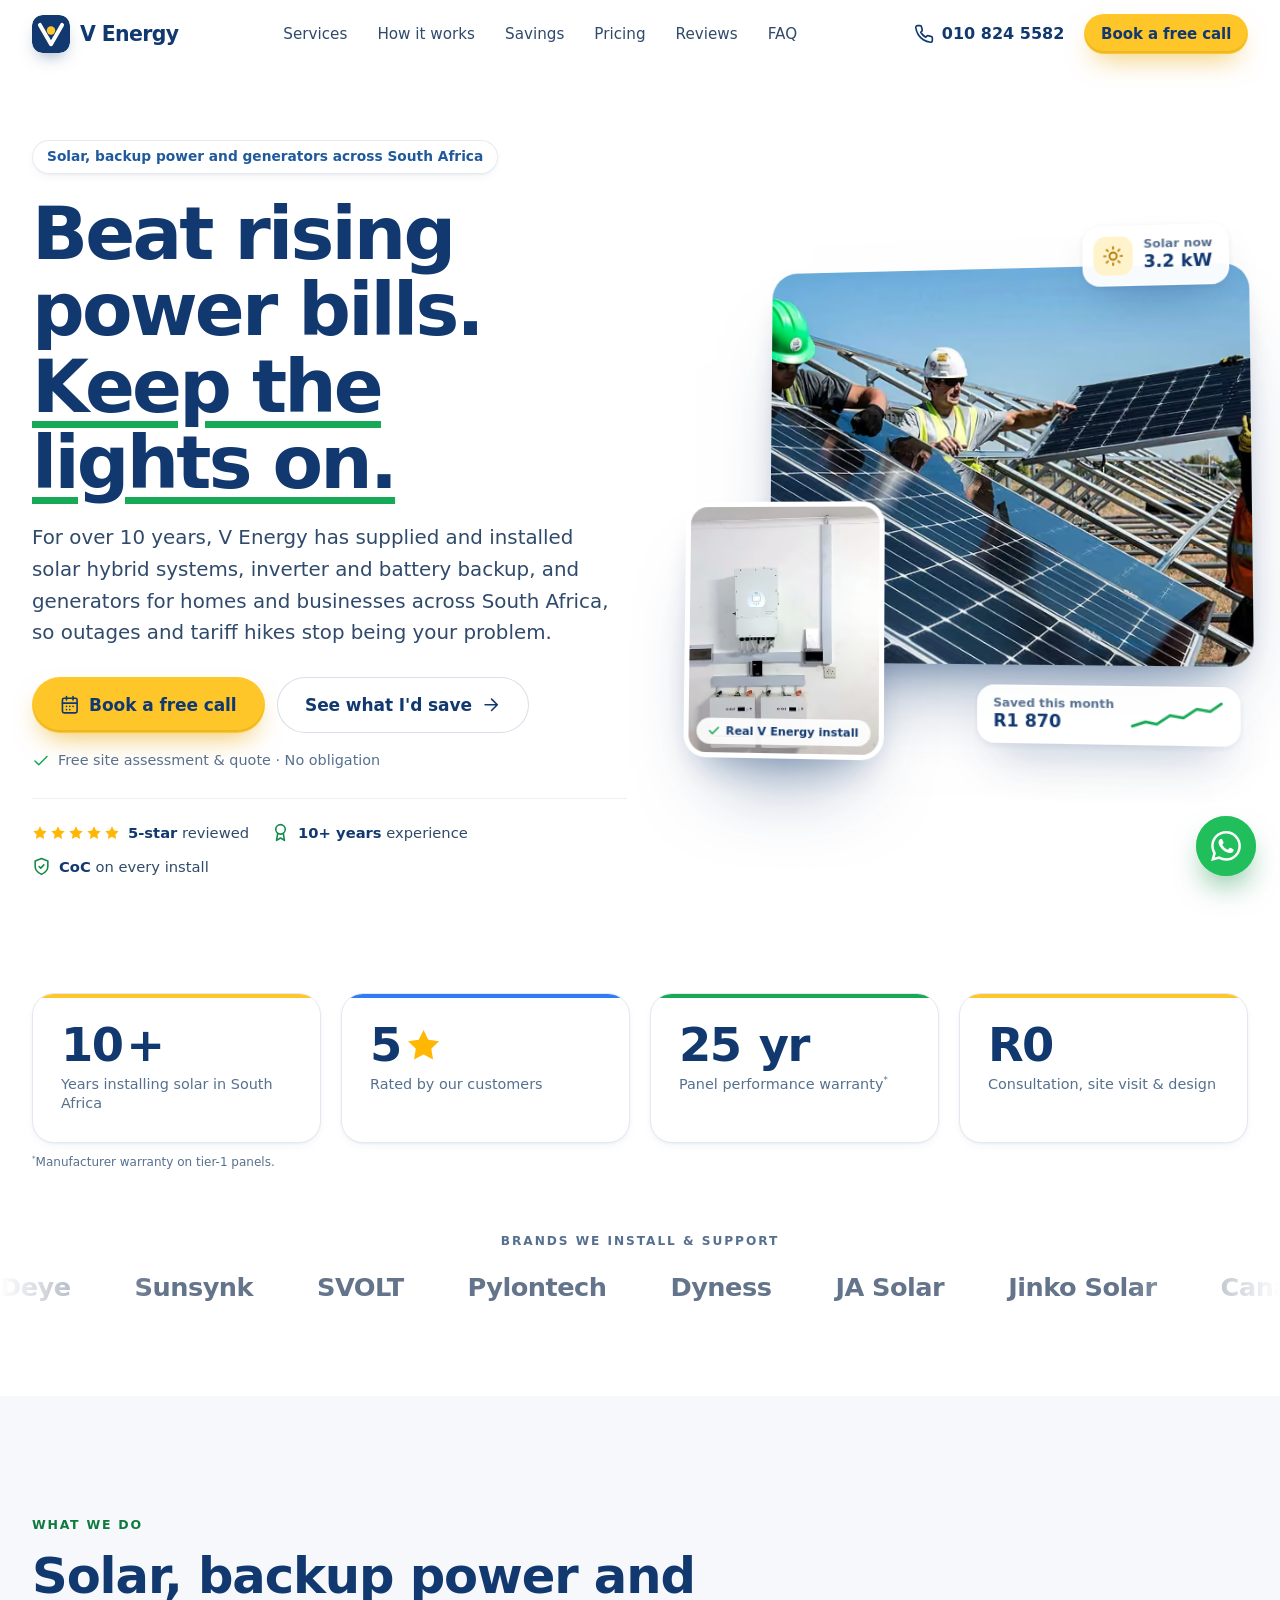
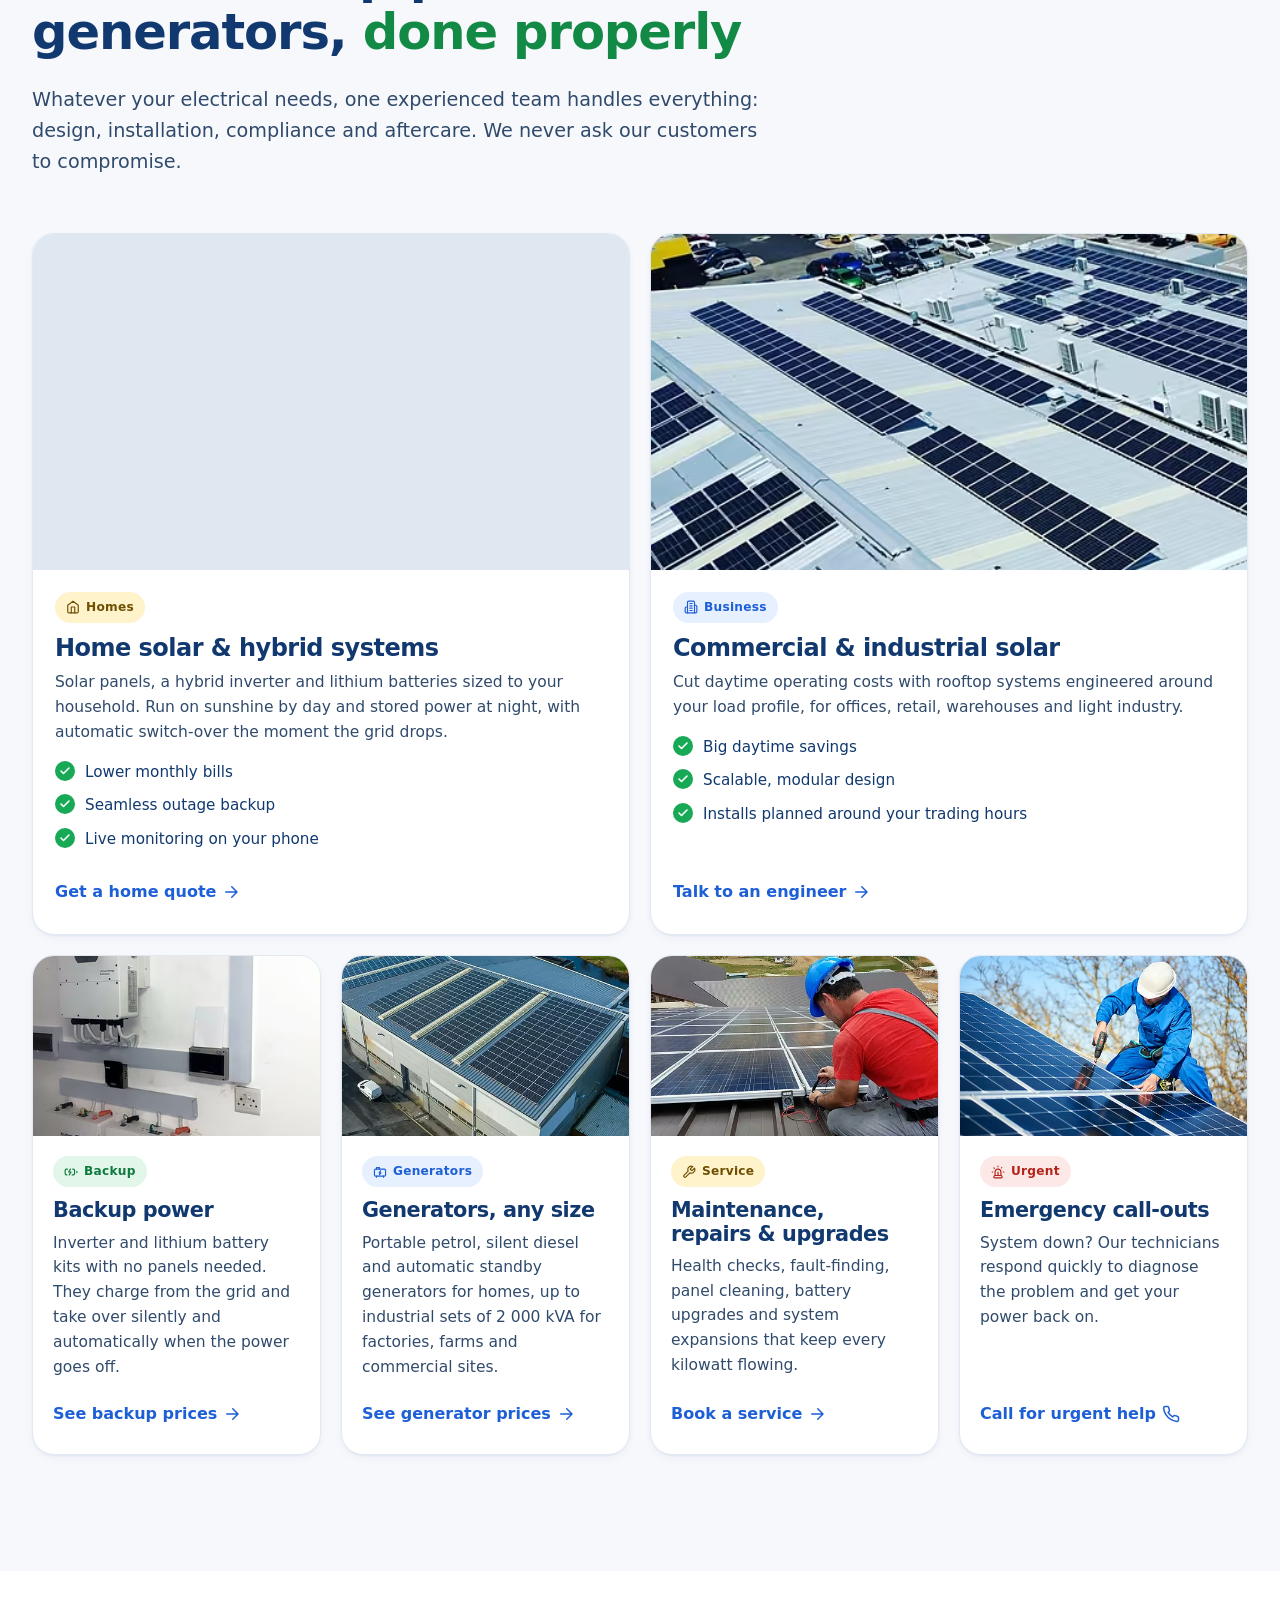
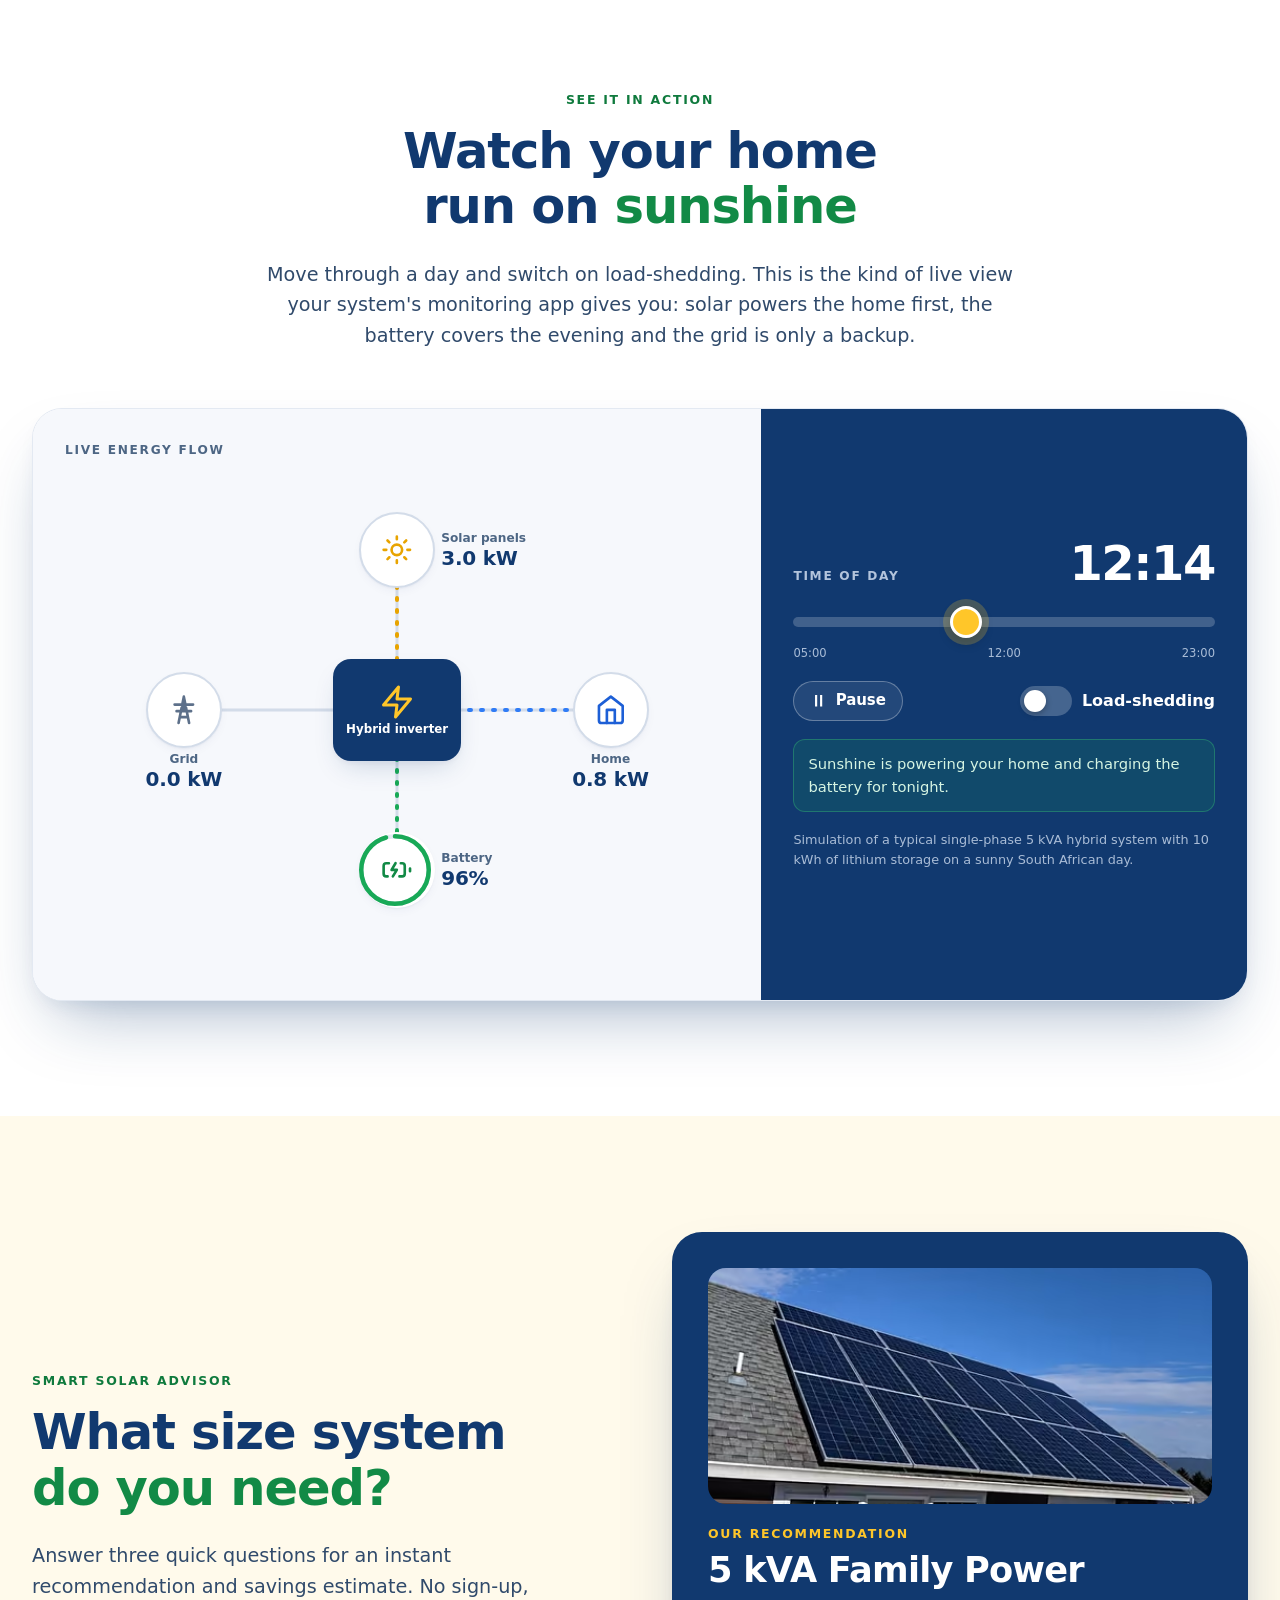
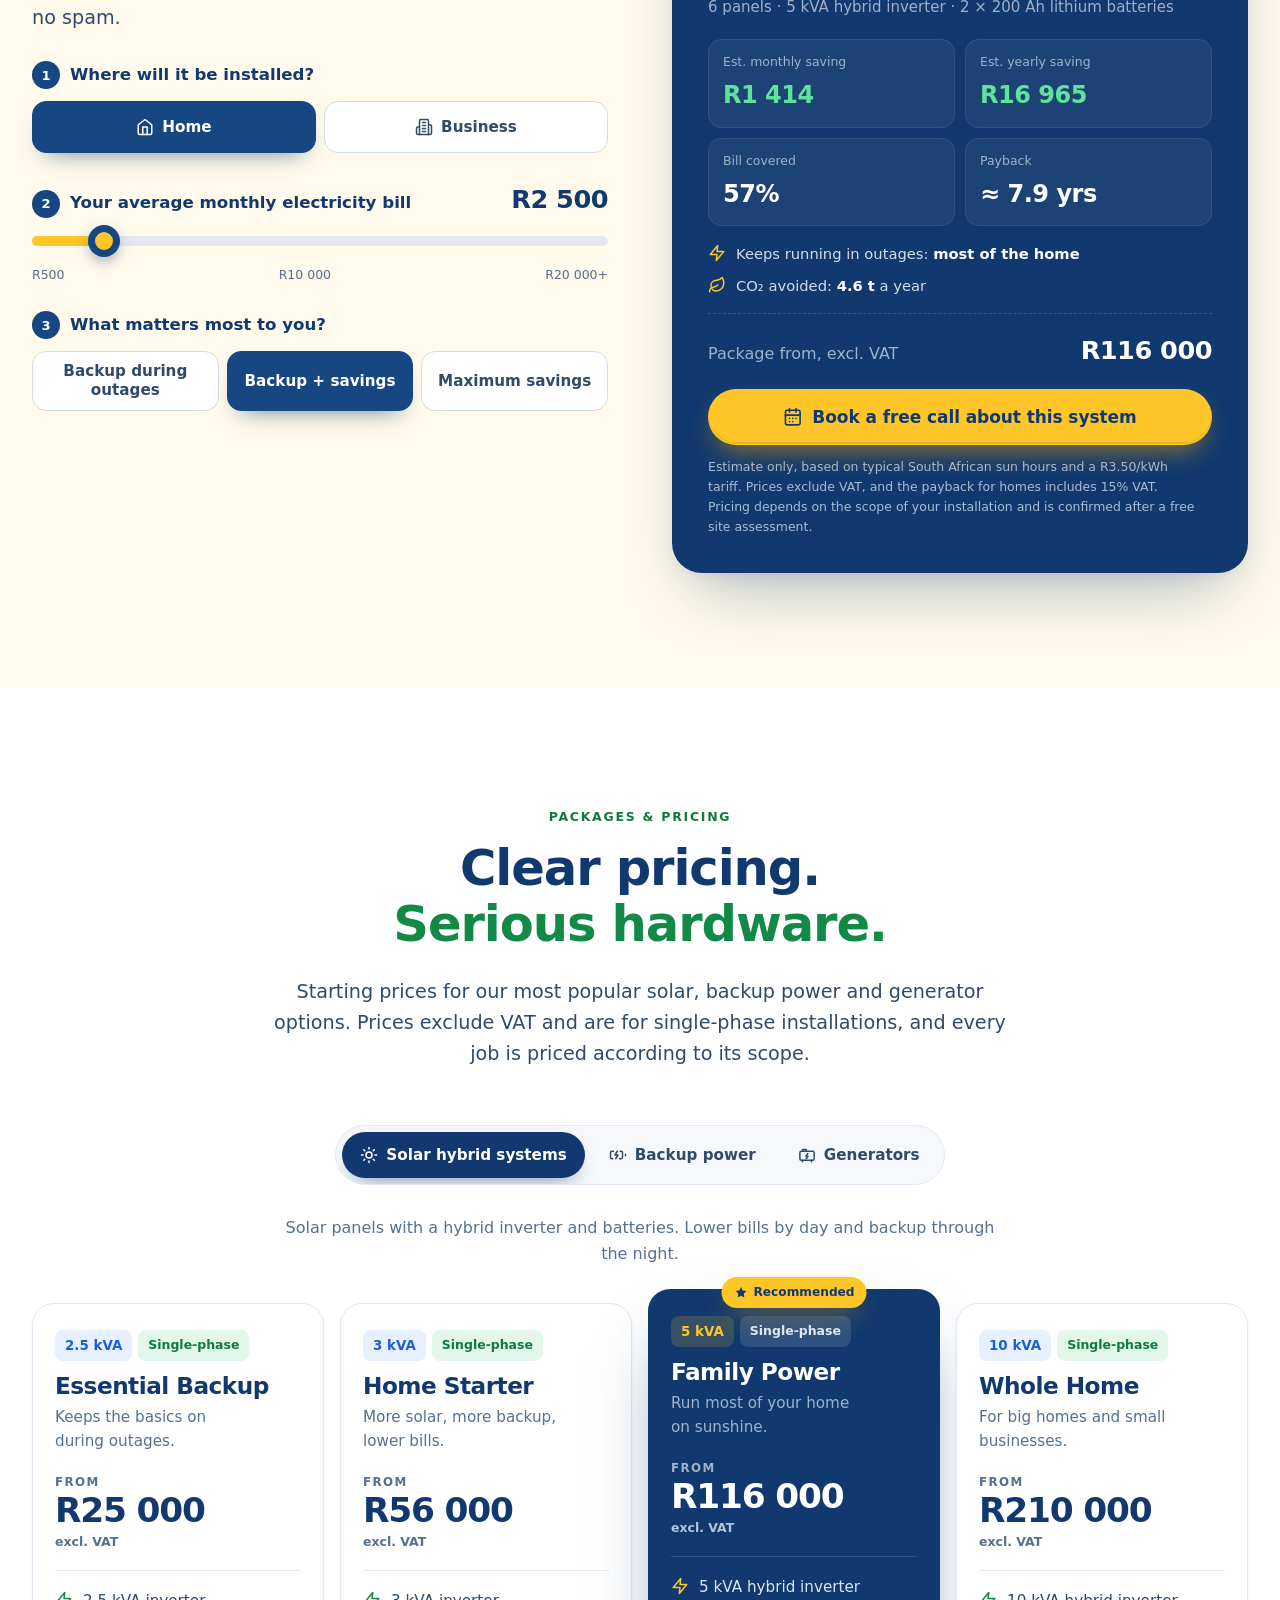
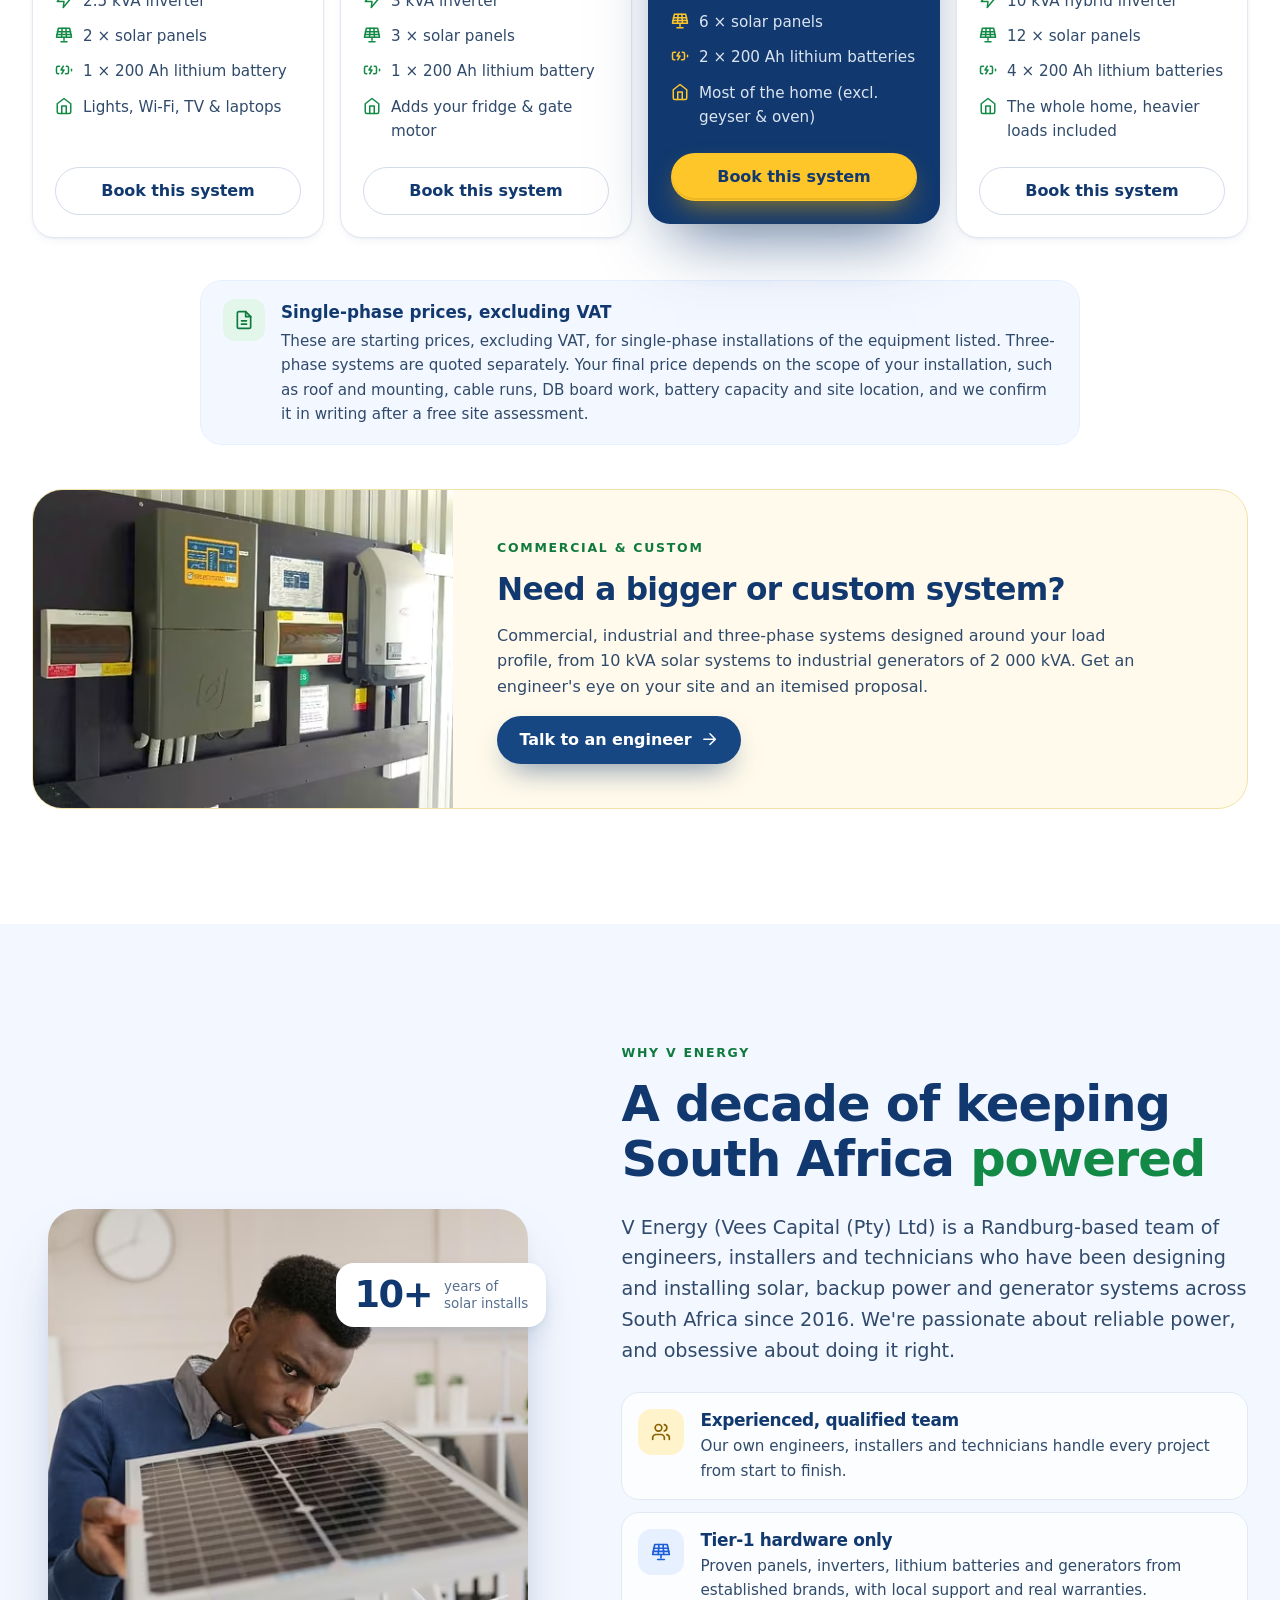
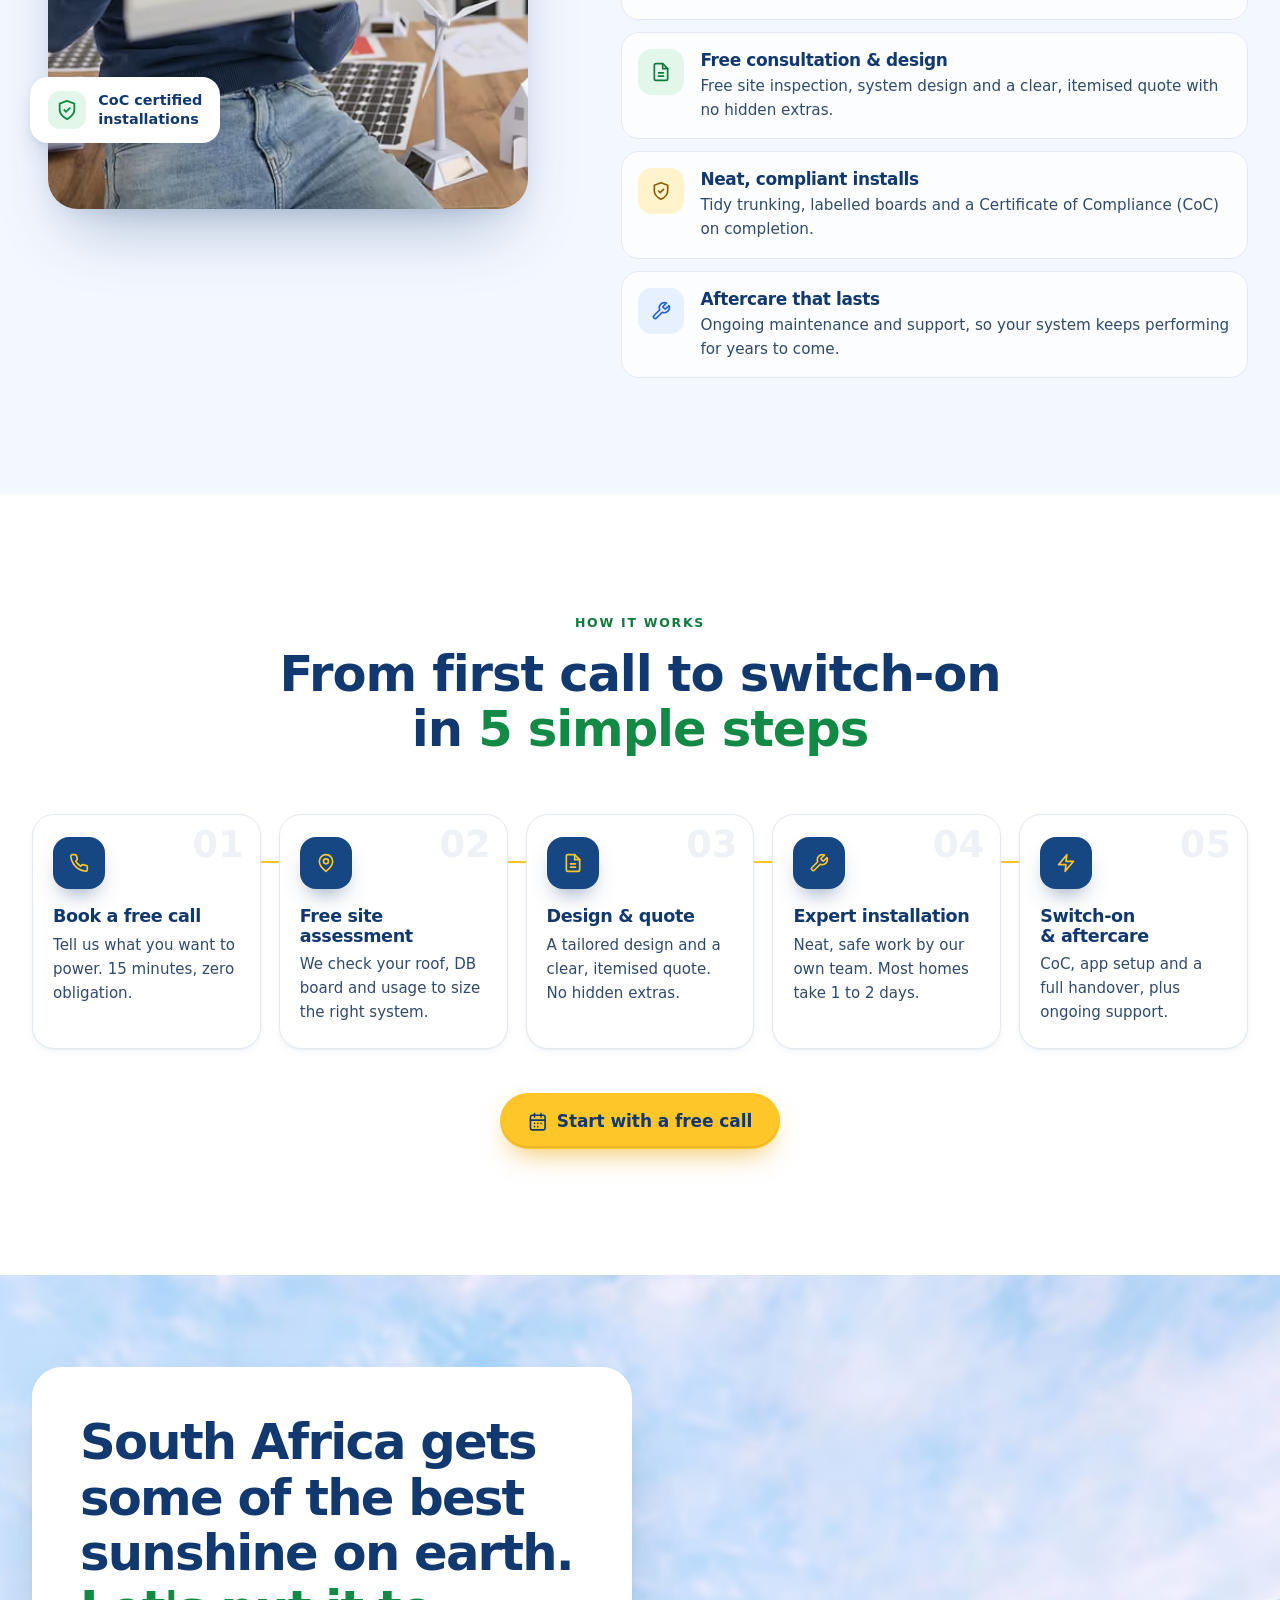
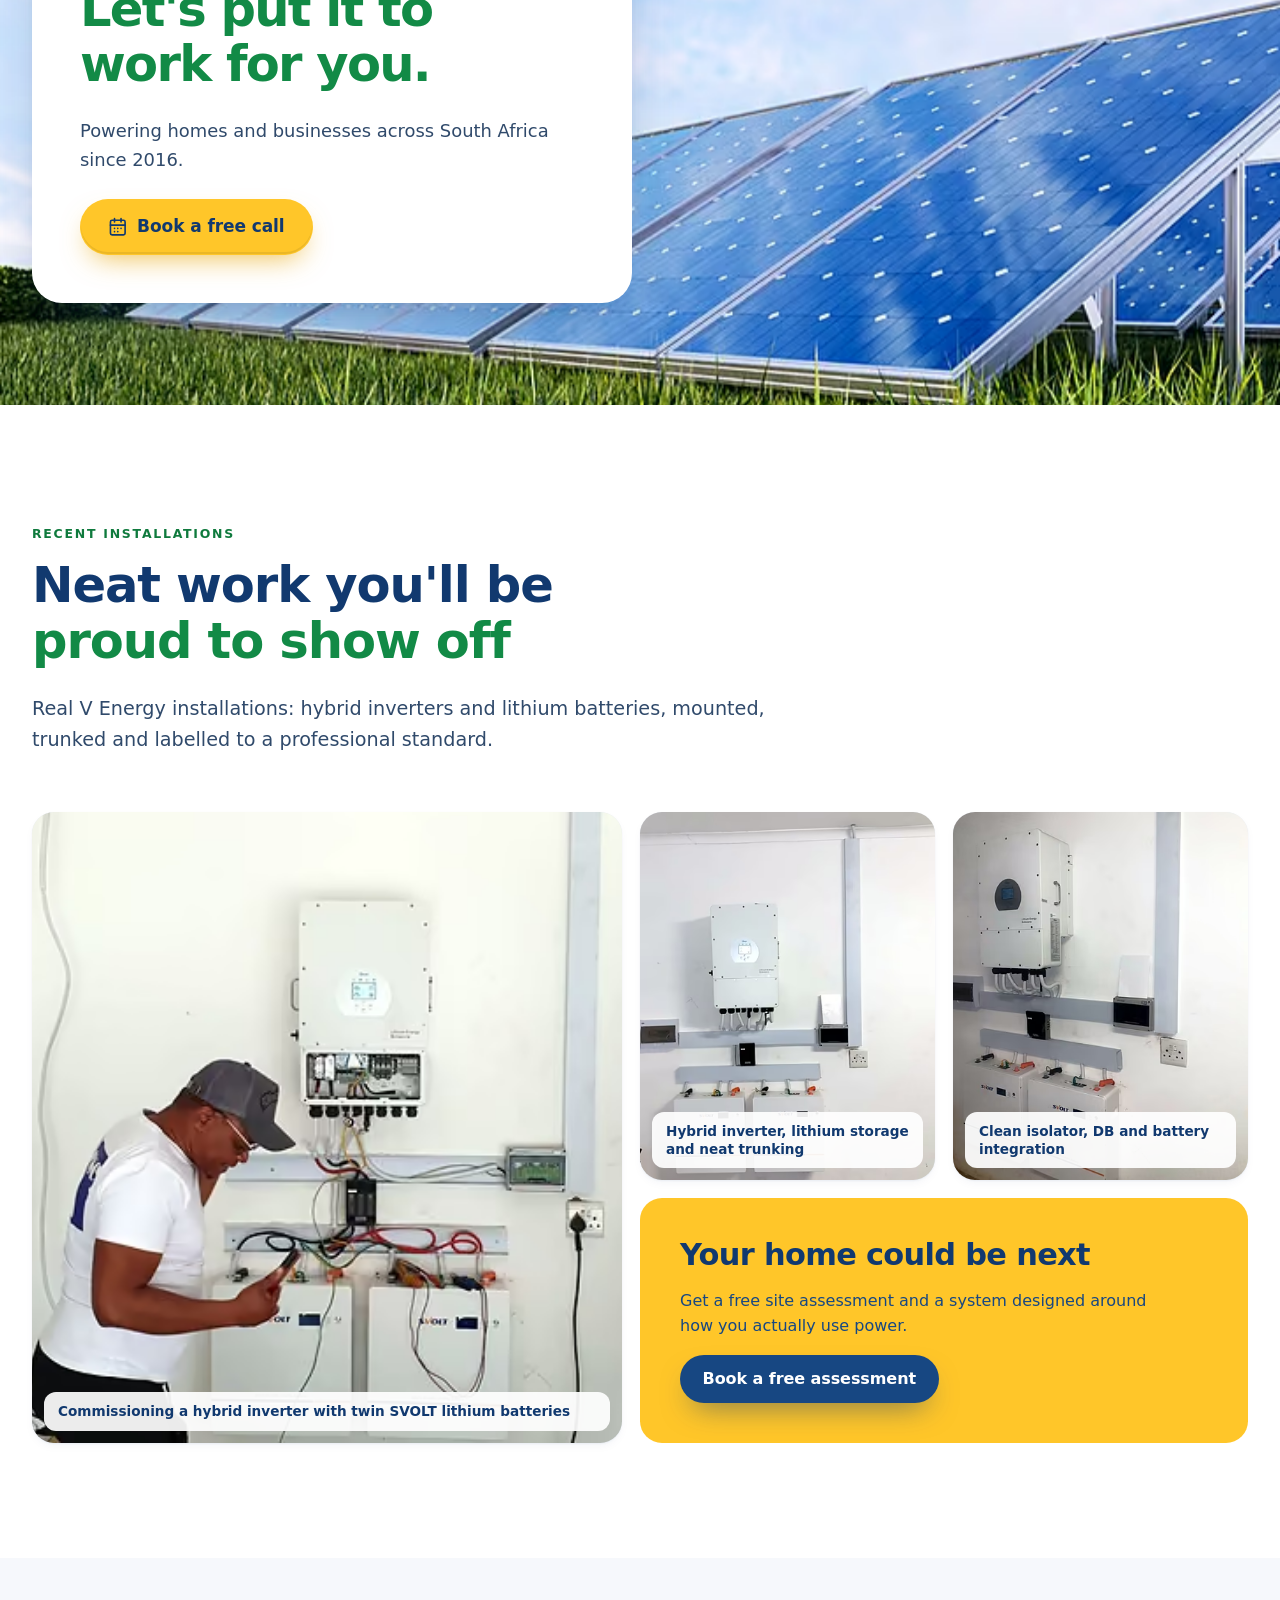
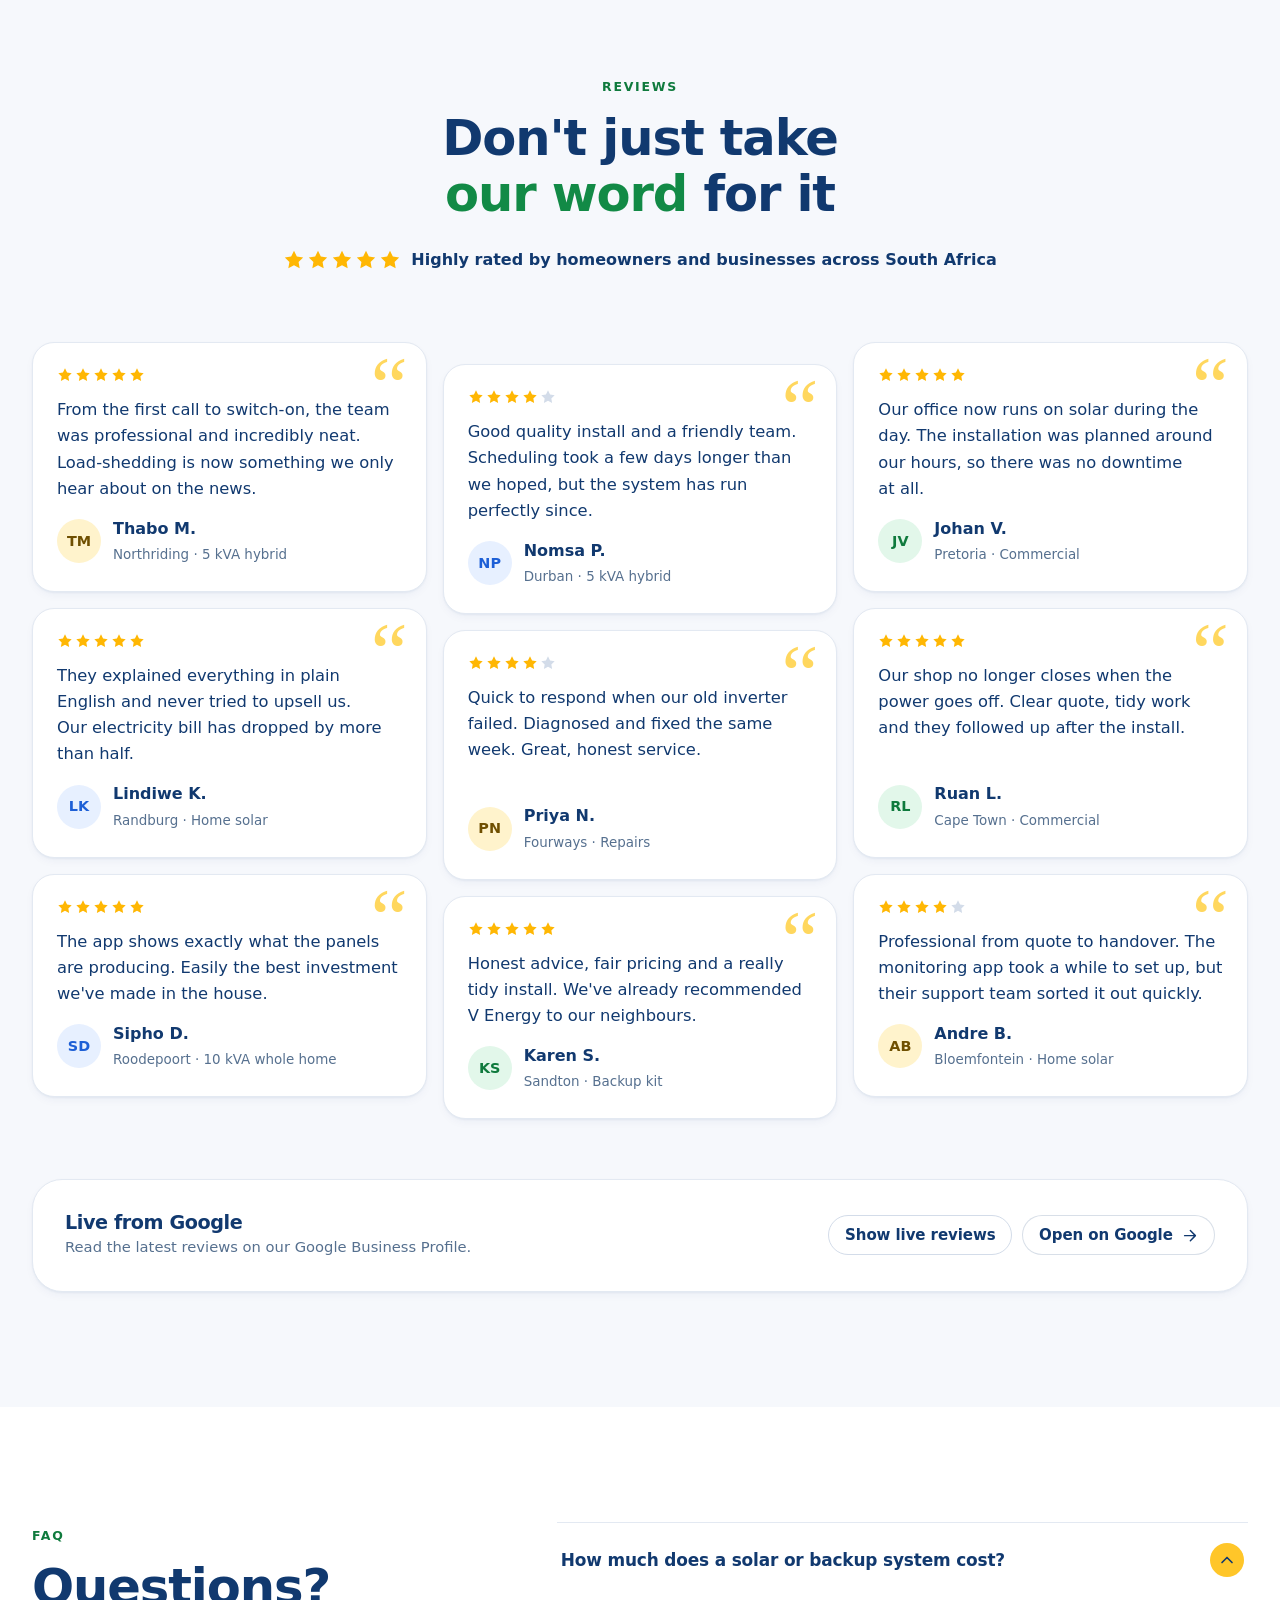
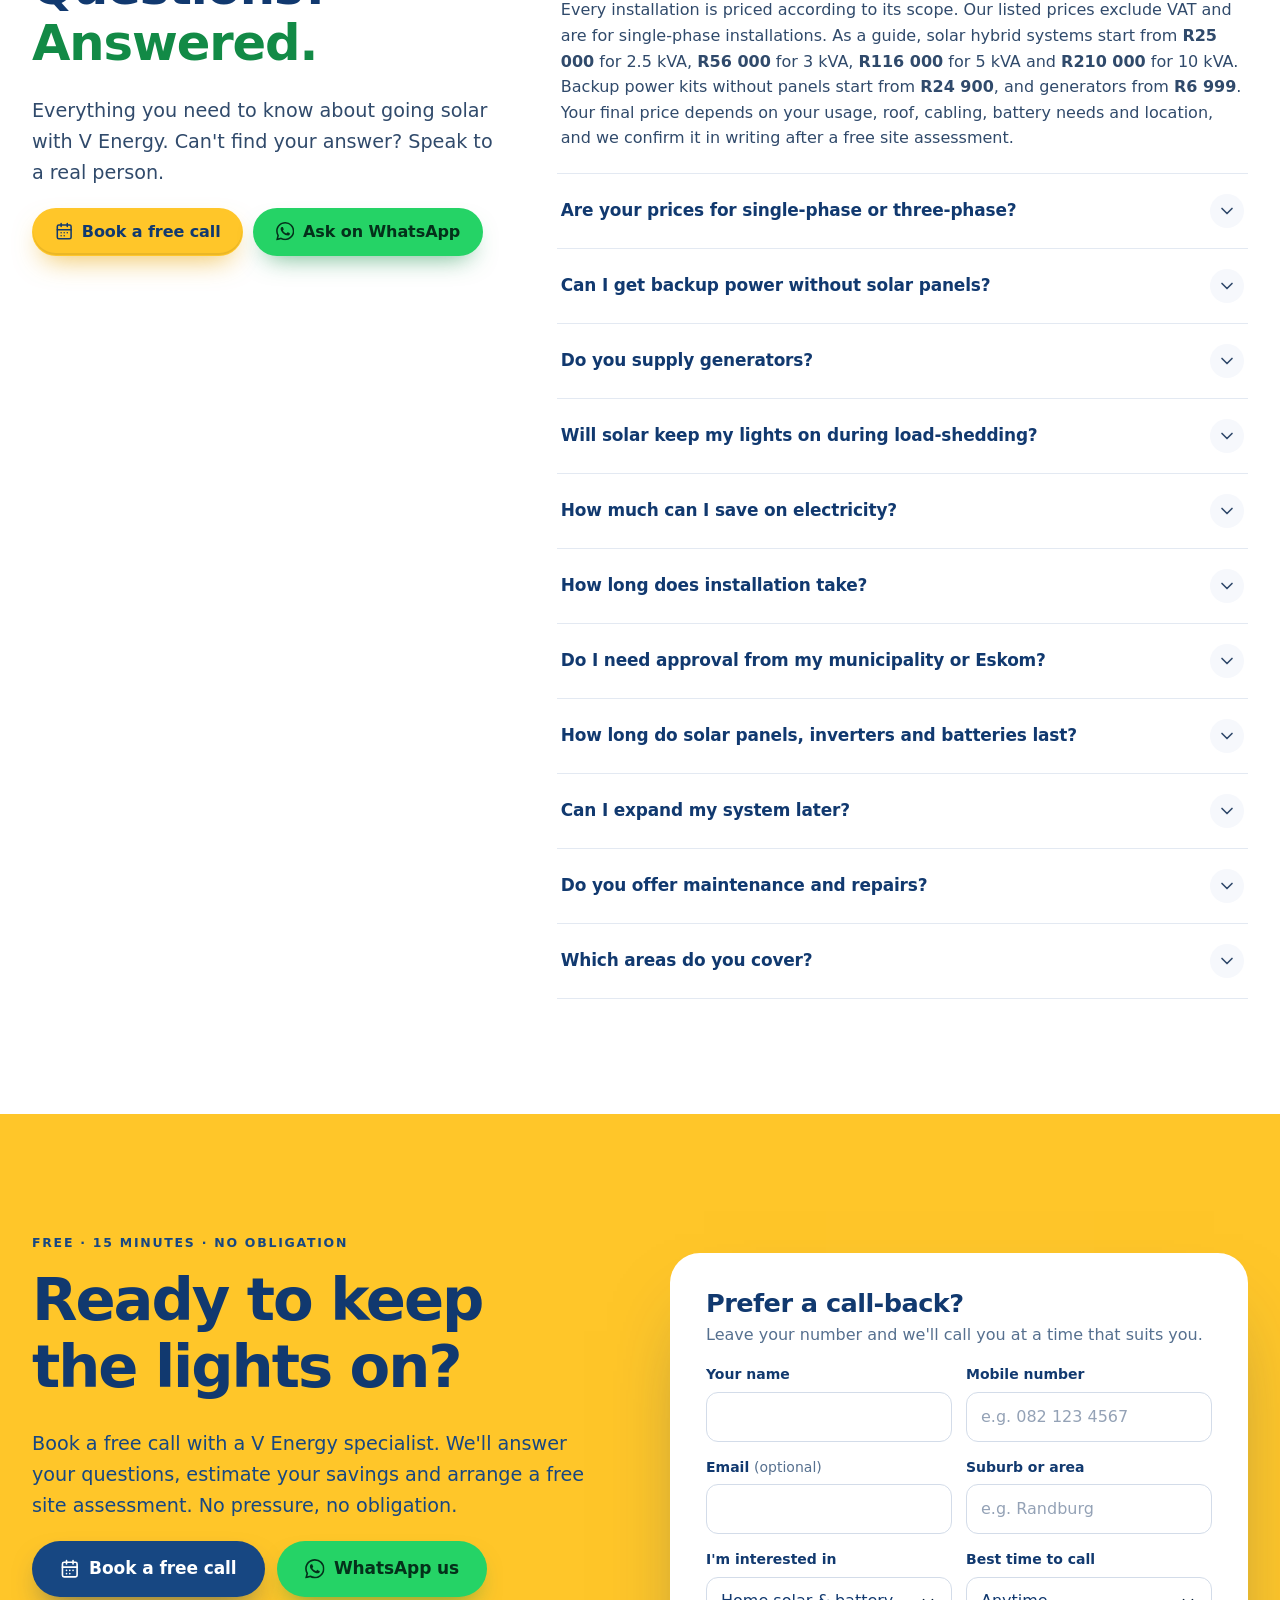
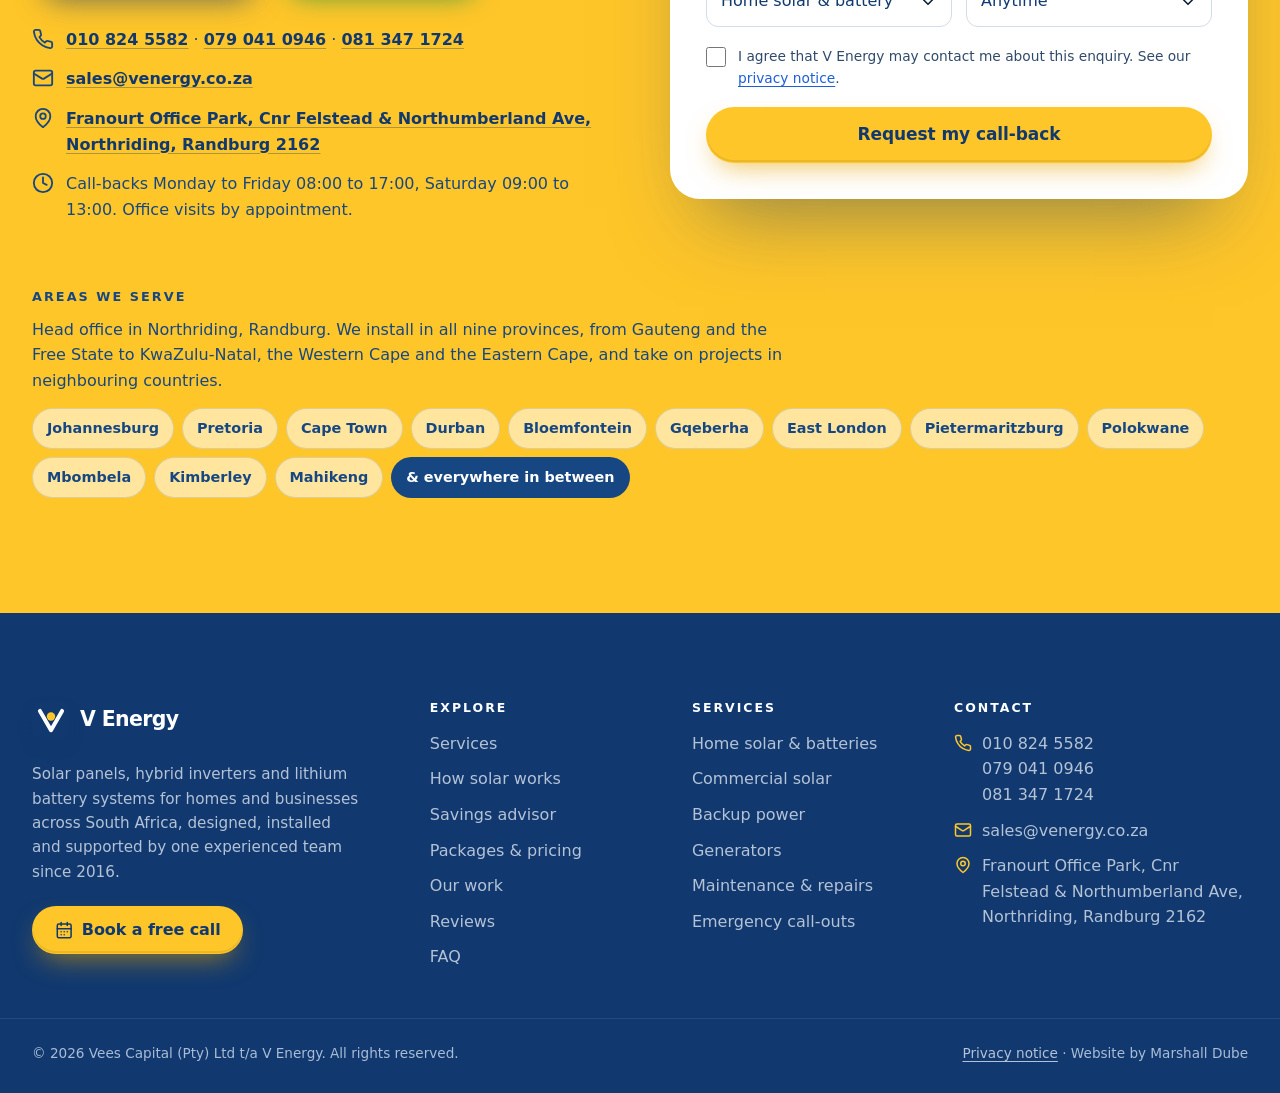
==== commit 1efc2c6a: "Use fewer, larger lithium batteries in every package - Solar hybrid packages now list lithium batter" ====
--- a/index.html
+++ b/index.html
@@ -35,9 +35,9 @@
 
   <link rel="preload" href="assets/fonts/sora-latin.woff2" as="font" type="font/woff2" crossorigin>
   <link rel="preload" href="assets/fonts/inter-latin.woff2" as="font" type="font/woff2" crossorigin>
-  <link rel="stylesheet" href="assets/css/styles.css?v=2026103001">
+  <link rel="stylesheet" href="assets/css/styles.css?v=2026103002">
   <script>document.documentElement.classList.add('js')</script>
-  <script src="assets/js/main.js?v=2026103001" defer></script>
+  <script src="assets/js/main.js?v=2026103002" defer></script>
 
   <script type="application/ld+json">
   {
@@ -559,7 +559,7 @@
             </figure>
             <p class="result-label">Our recommendation</p>
             <h3 class="result-name" id="r-name">5 kVA Family Power</h3>
-            <p class="result-sub" id="r-sub">6 panels · 5 kVA hybrid inverter · 4 × 100 Ah batteries</p>
+            <p class="result-sub" id="r-sub">6 panels · 5 kVA hybrid inverter · 2 × 200 Ah lithium batteries</p>
             <dl class="result-stats">
               <div><dt>Est. monthly saving</dt><dd id="r-month">R1 410</dd></div>
               <div><dt>Est. yearly saving</dt><dd id="r-year">R16 920</dd></div>
@@ -609,7 +609,7 @@
             <ul class="pkg-list">
               <li><svg class="i" aria-hidden="true"><use href="#i-zap"/></svg>2.5 kVA inverter</li>
               <li><svg class="i" aria-hidden="true"><use href="#i-panel"/></svg>2 × solar panels</li>
-              <li><svg class="i" aria-hidden="true"><use href="#i-battery"/></svg>2 × 100 Ah batteries</li>
+              <li><svg class="i" aria-hidden="true"><use href="#i-battery"/></svg>1 × 200 Ah lithium battery</li>
               <li><svg class="i" aria-hidden="true"><use href="#i-home"/></svg>Lights, Wi-Fi, TV &amp; laptops</li>
             </ul>
             <a class="btn btn-outline btn-block" href="#callback" data-book data-service="Home solar &amp; battery" data-package="2.5 kVA Essential Backup solar system (from R25 000 excl. VAT)" data-source="Packages">Book this system</a>
@@ -624,7 +624,7 @@
             <ul class="pkg-list">
               <li><svg class="i" aria-hidden="true"><use href="#i-zap"/></svg>3 kVA inverter</li>
               <li><svg class="i" aria-hidden="true"><use href="#i-panel"/></svg>3 × solar panels</li>
-              <li><svg class="i" aria-hidden="true"><use href="#i-battery"/></svg>2 × 100 Ah batteries</li>
+              <li><svg class="i" aria-hidden="true"><use href="#i-battery"/></svg>1 × 200 Ah lithium battery</li>
               <li><svg class="i" aria-hidden="true"><use href="#i-home"/></svg>Adds your fridge &amp; gate motor</li>
             </ul>
             <a class="btn btn-outline btn-block" href="#callback" data-book data-service="Home solar &amp; battery" data-package="3 kVA Home Starter solar system (from R56 000 excl. VAT)" data-source="Packages">Book this system</a>
@@ -640,7 +640,7 @@
             <ul class="pkg-list">
               <li><svg class="i" aria-hidden="true"><use href="#i-zap"/></svg>5 kVA hybrid inverter</li>
               <li><svg class="i" aria-hidden="true"><use href="#i-panel"/></svg>6 × solar panels</li>
-              <li><svg class="i" aria-hidden="true"><use href="#i-battery"/></svg>4 × 100 Ah batteries</li>
+              <li><svg class="i" aria-hidden="true"><use href="#i-battery"/></svg>2 × 200 Ah lithium batteries</li>
               <li><svg class="i" aria-hidden="true"><use href="#i-home"/></svg>Most of the home (excl. geyser &amp; oven)</li>
             </ul>
             <a class="btn btn-primary btn-block" href="#callback" data-book data-service="Home solar &amp; battery" data-package="5 kVA Family Power solar system (from R116 000 excl. VAT)" data-source="Packages">Book this system</a>
@@ -655,7 +655,7 @@
             <ul class="pkg-list">
               <li><svg class="i" aria-hidden="true"><use href="#i-zap"/></svg>10 kVA hybrid inverter</li>
               <li><svg class="i" aria-hidden="true"><use href="#i-panel"/></svg>12 × solar panels</li>
-              <li><svg class="i" aria-hidden="true"><use href="#i-battery"/></svg>8 × 100 Ah batteries</li>
+              <li><svg class="i" aria-hidden="true"><use href="#i-battery"/></svg>4 × 200 Ah lithium batteries</li>
               <li><svg class="i" aria-hidden="true"><use href="#i-home"/></svg>The whole home, heavier loads included</li>
             </ul>
             <a class="btn btn-outline btn-block" href="#callback" data-book data-service="Home solar &amp; battery" data-package="10 kVA Whole Home solar system (from R210 000 excl. VAT)" data-source="Packages">Book this system</a>
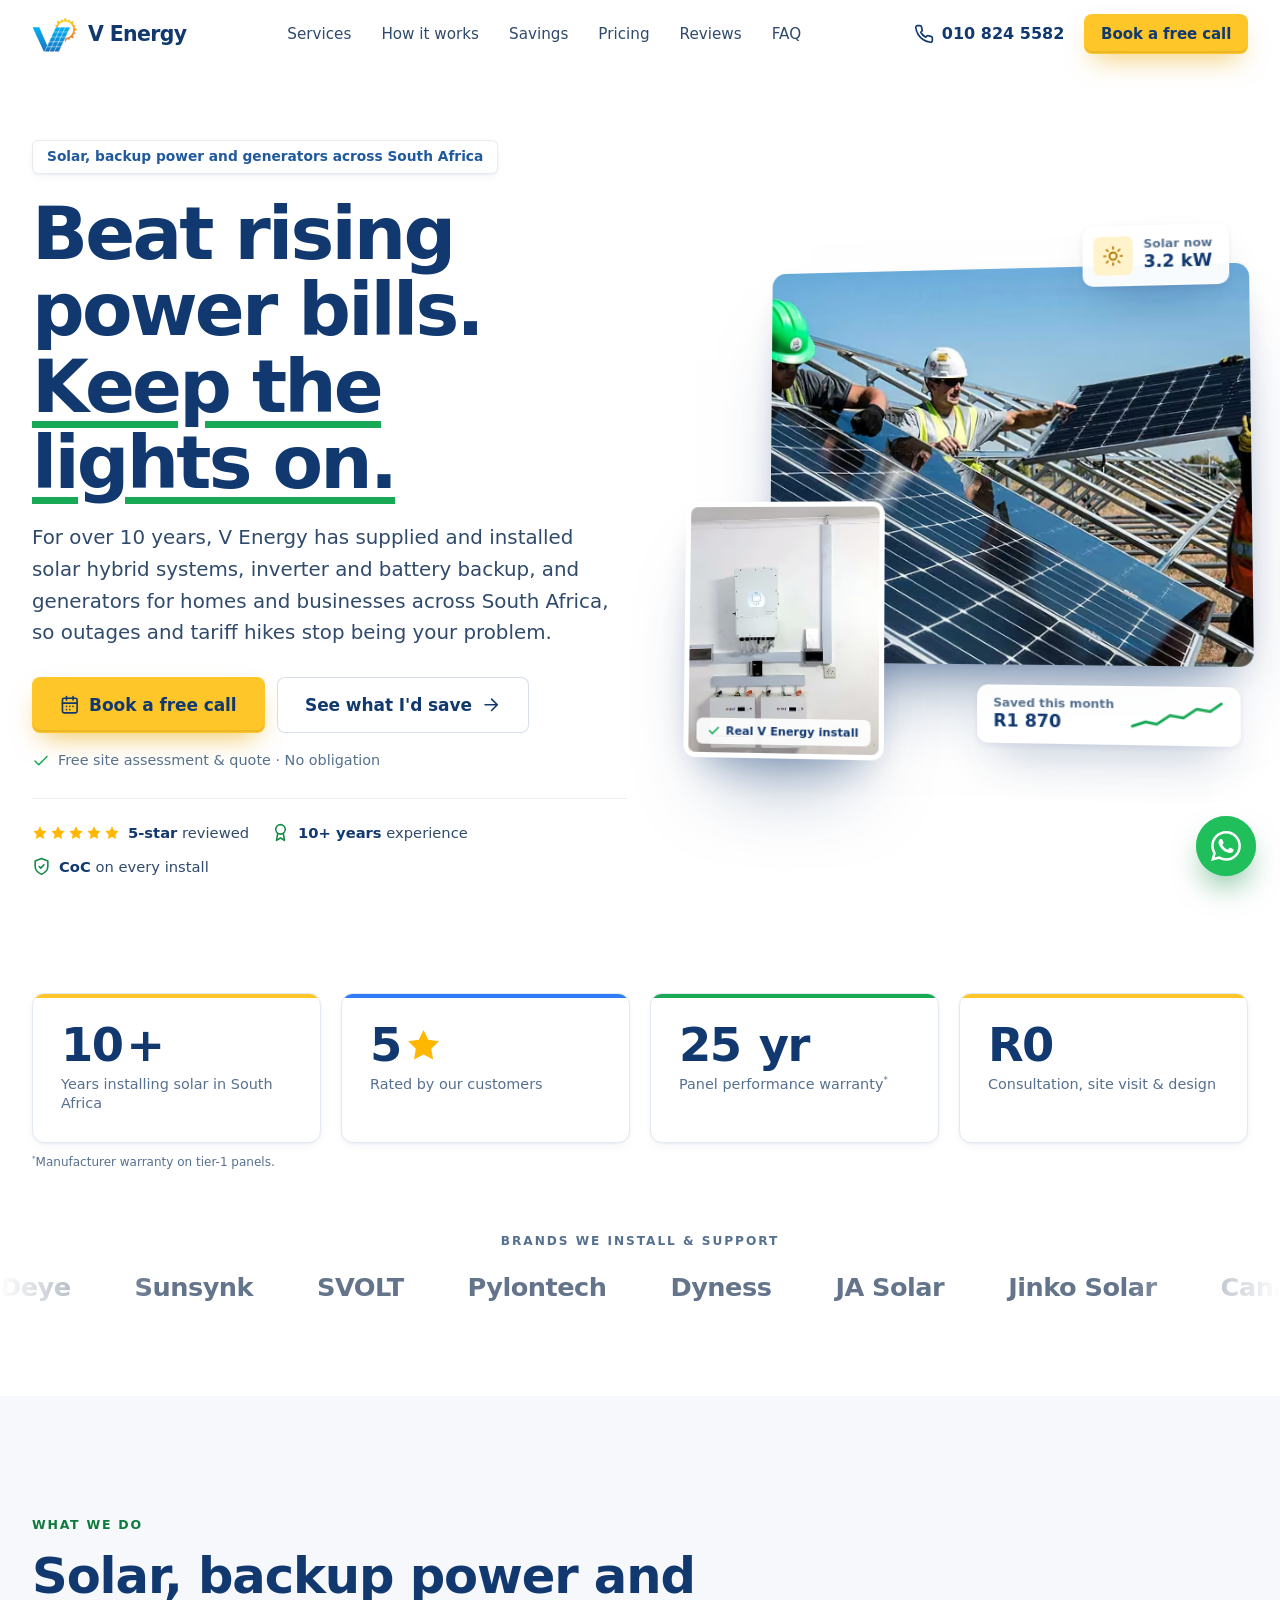
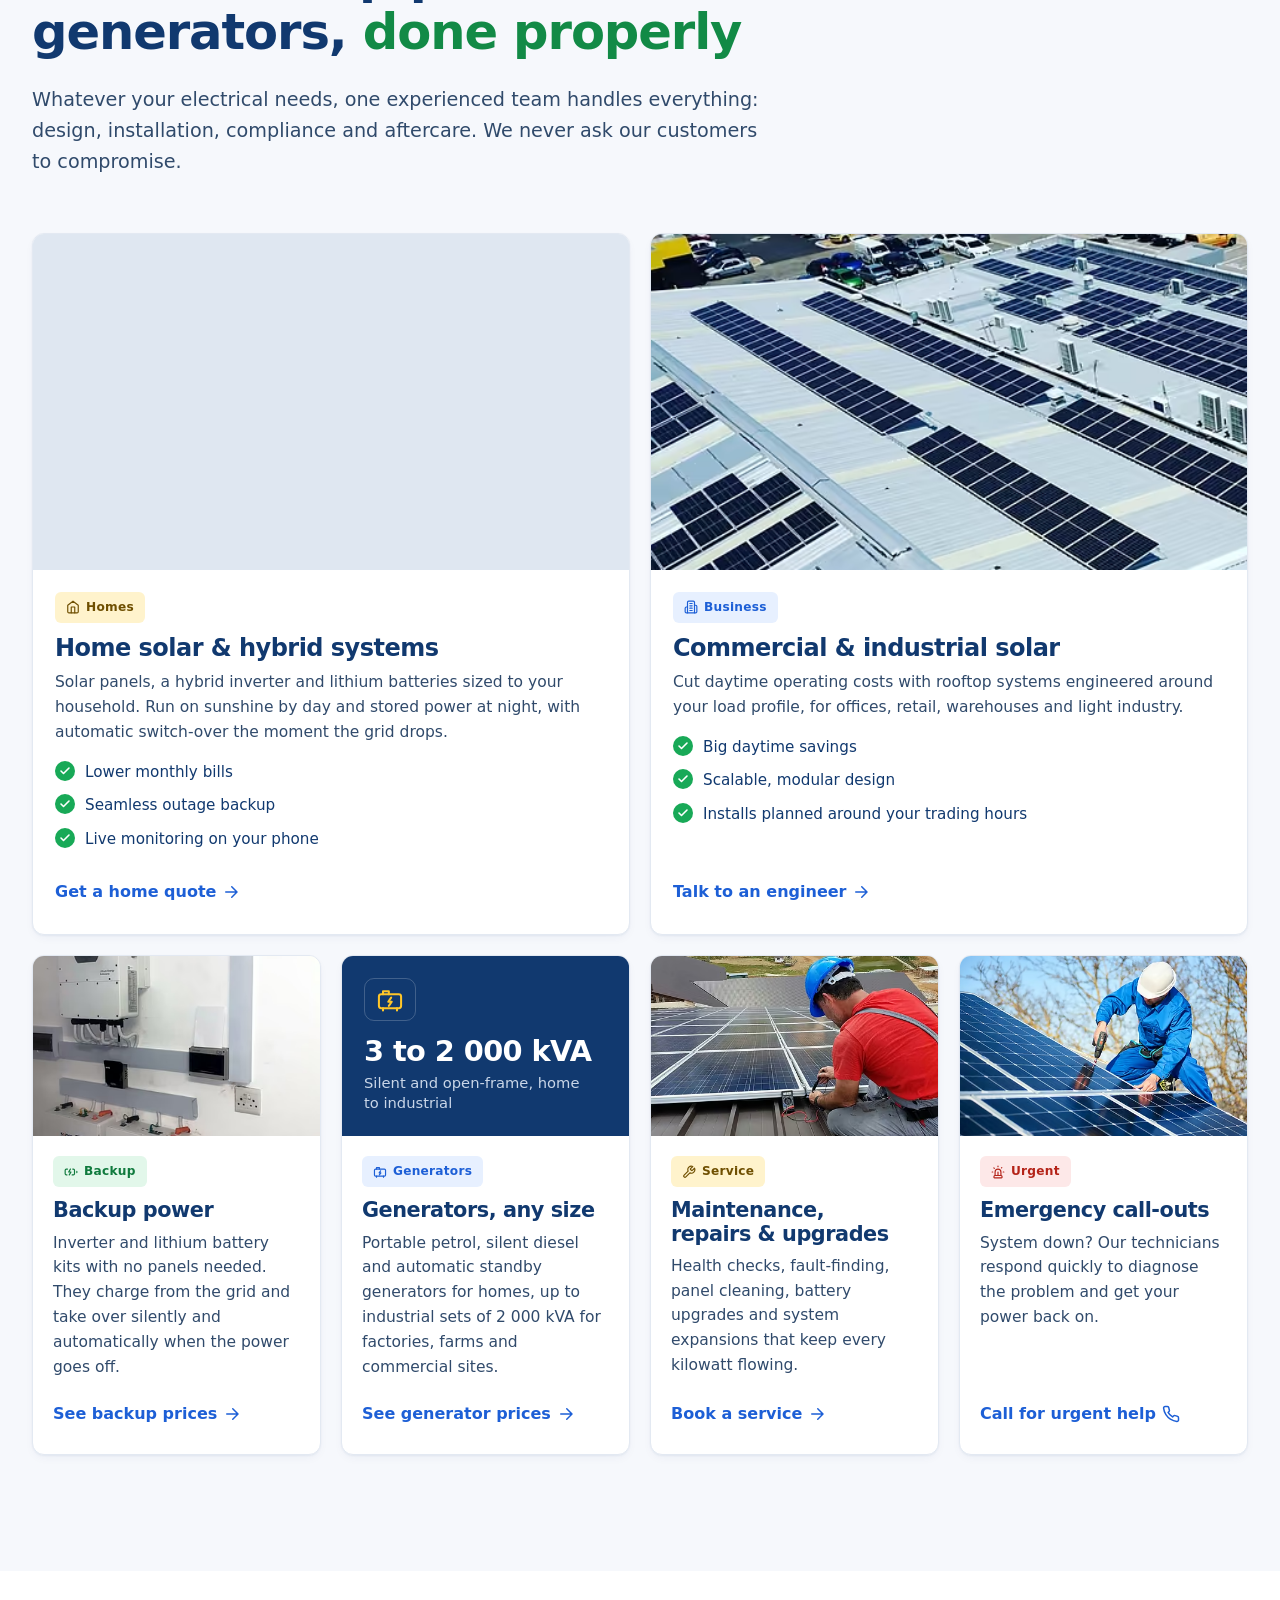
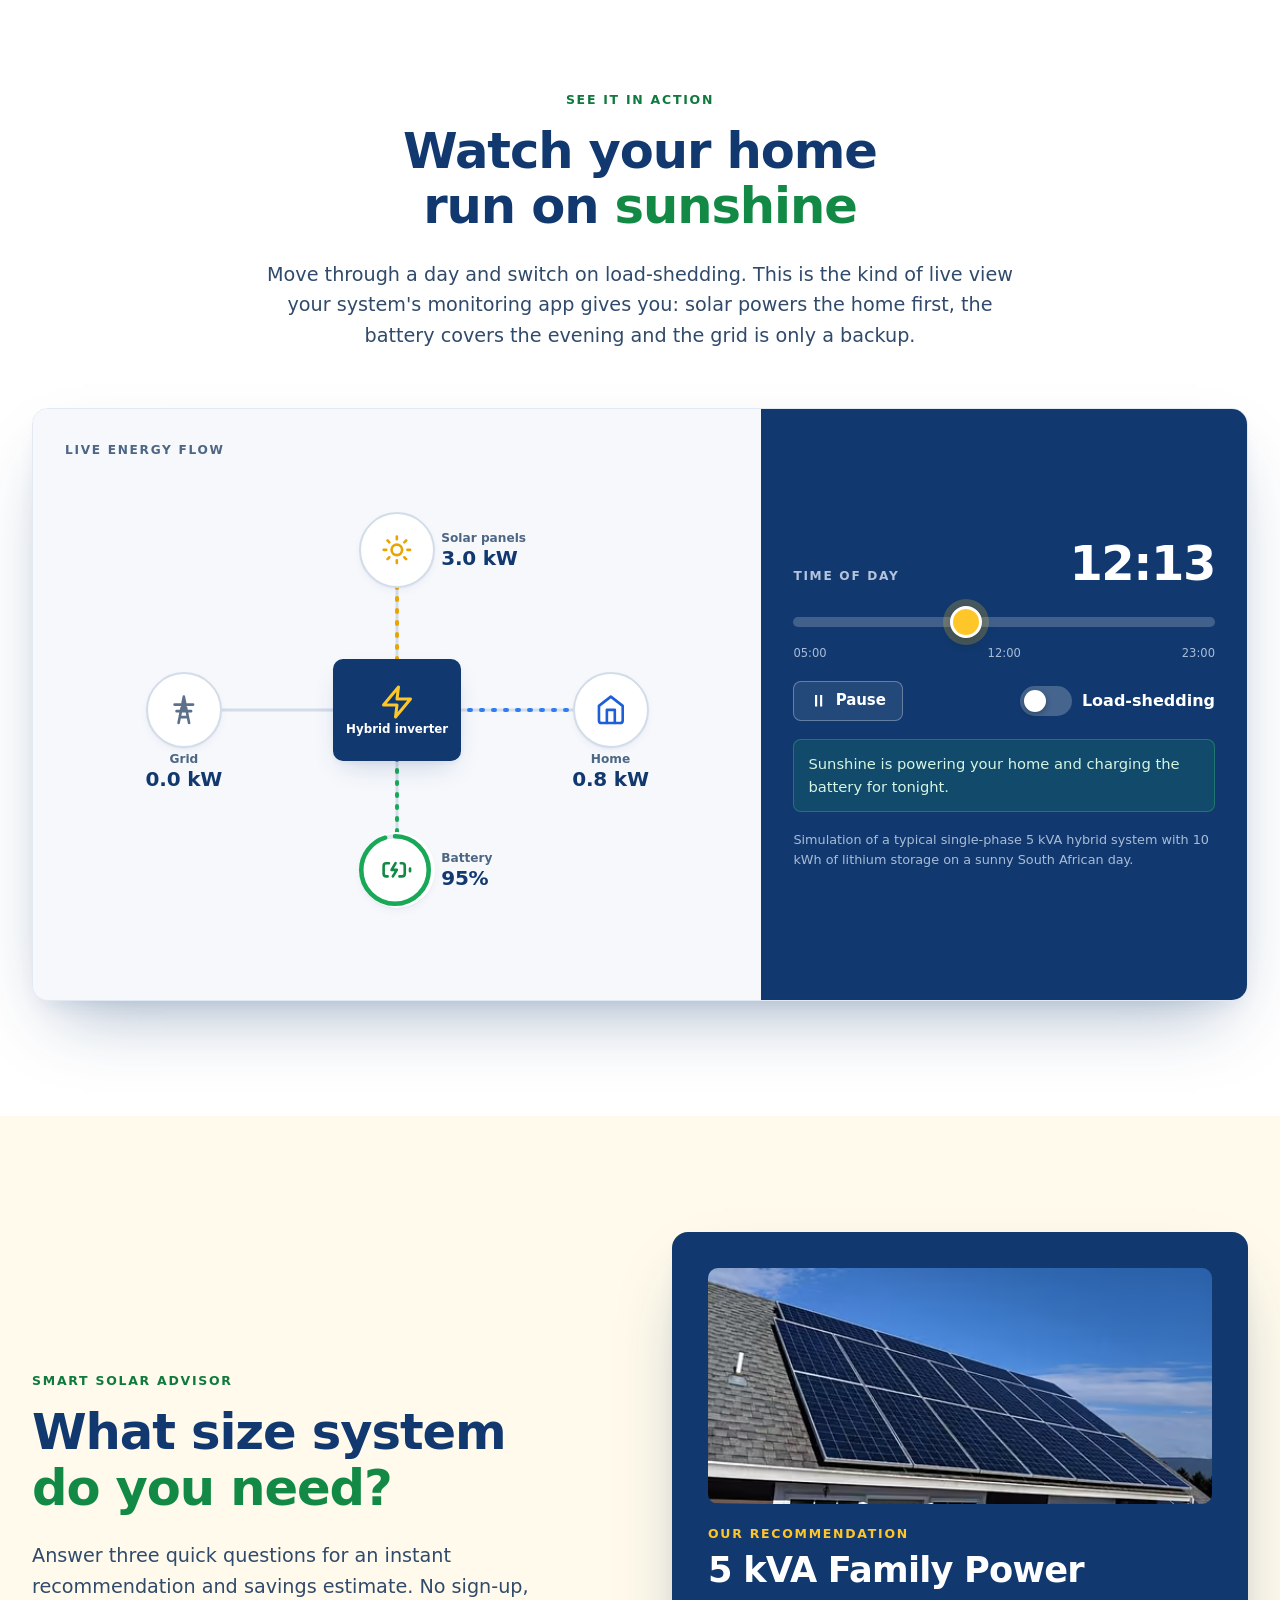
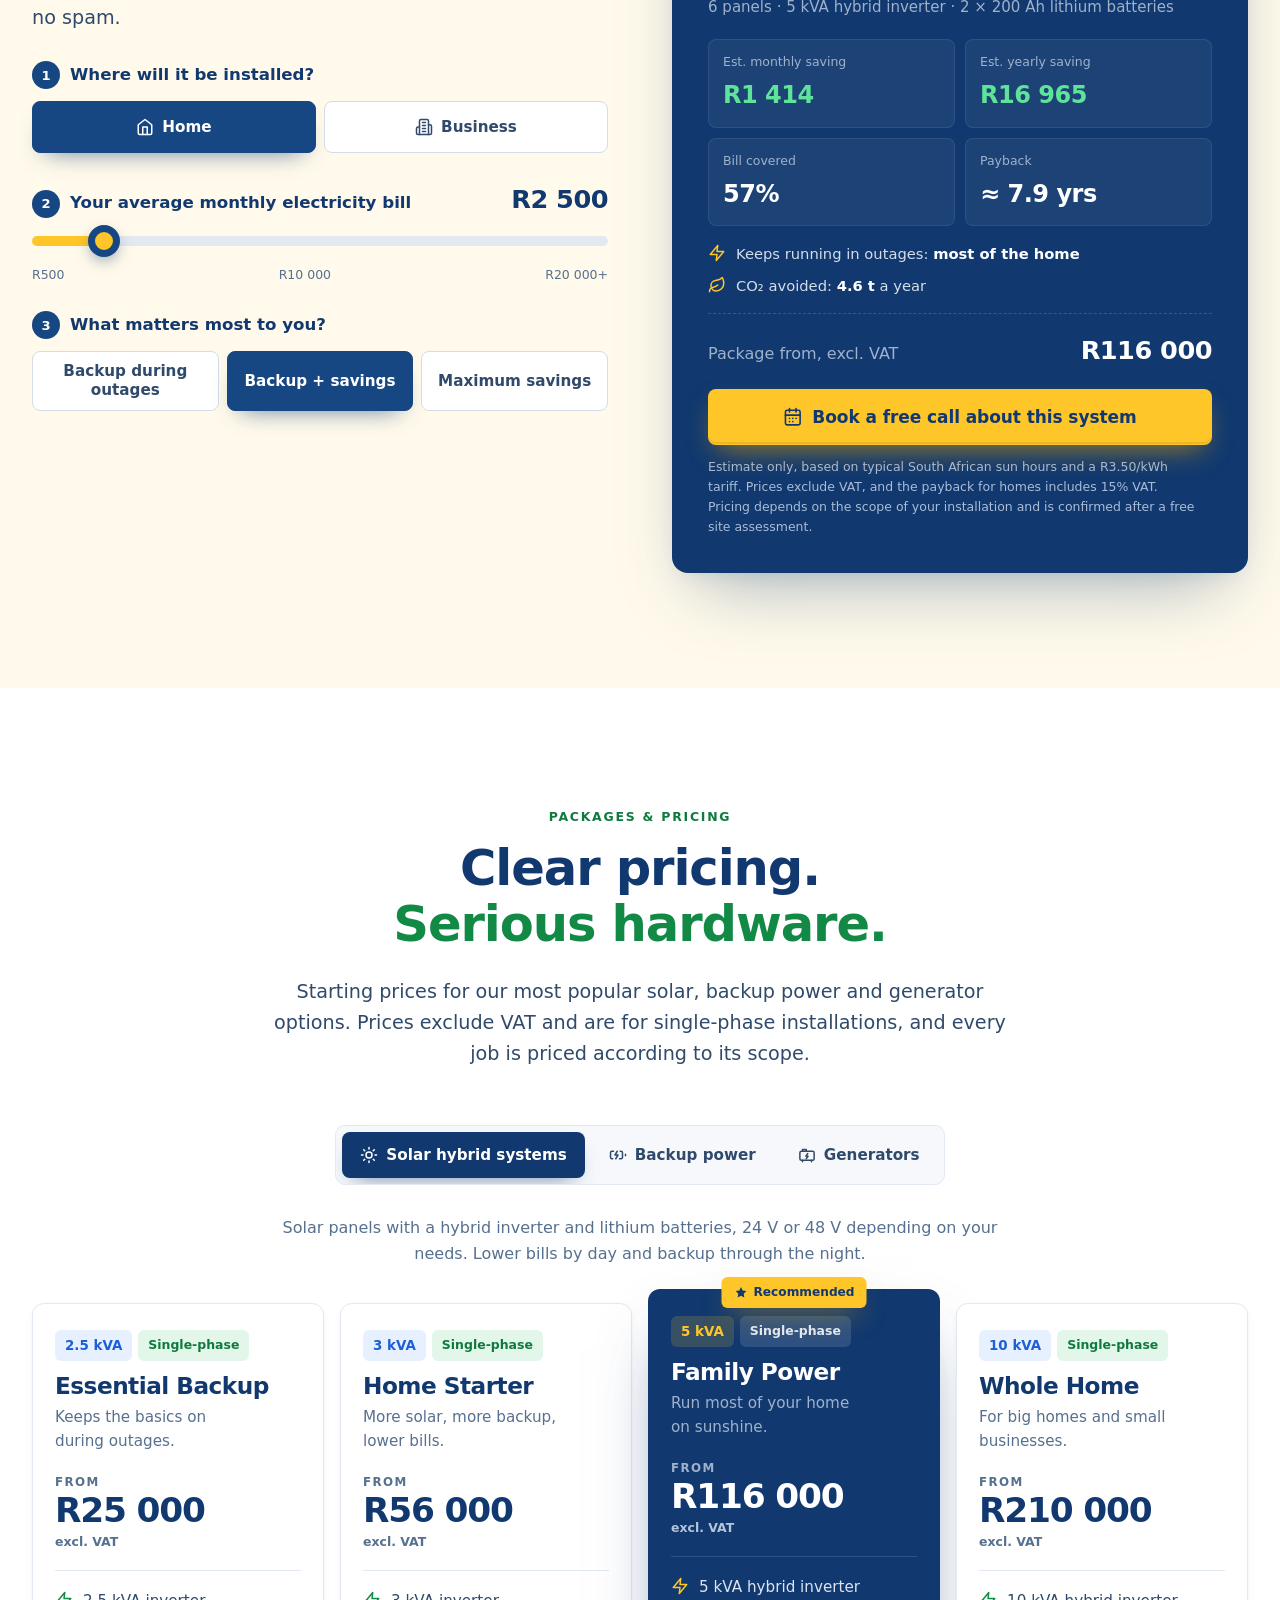
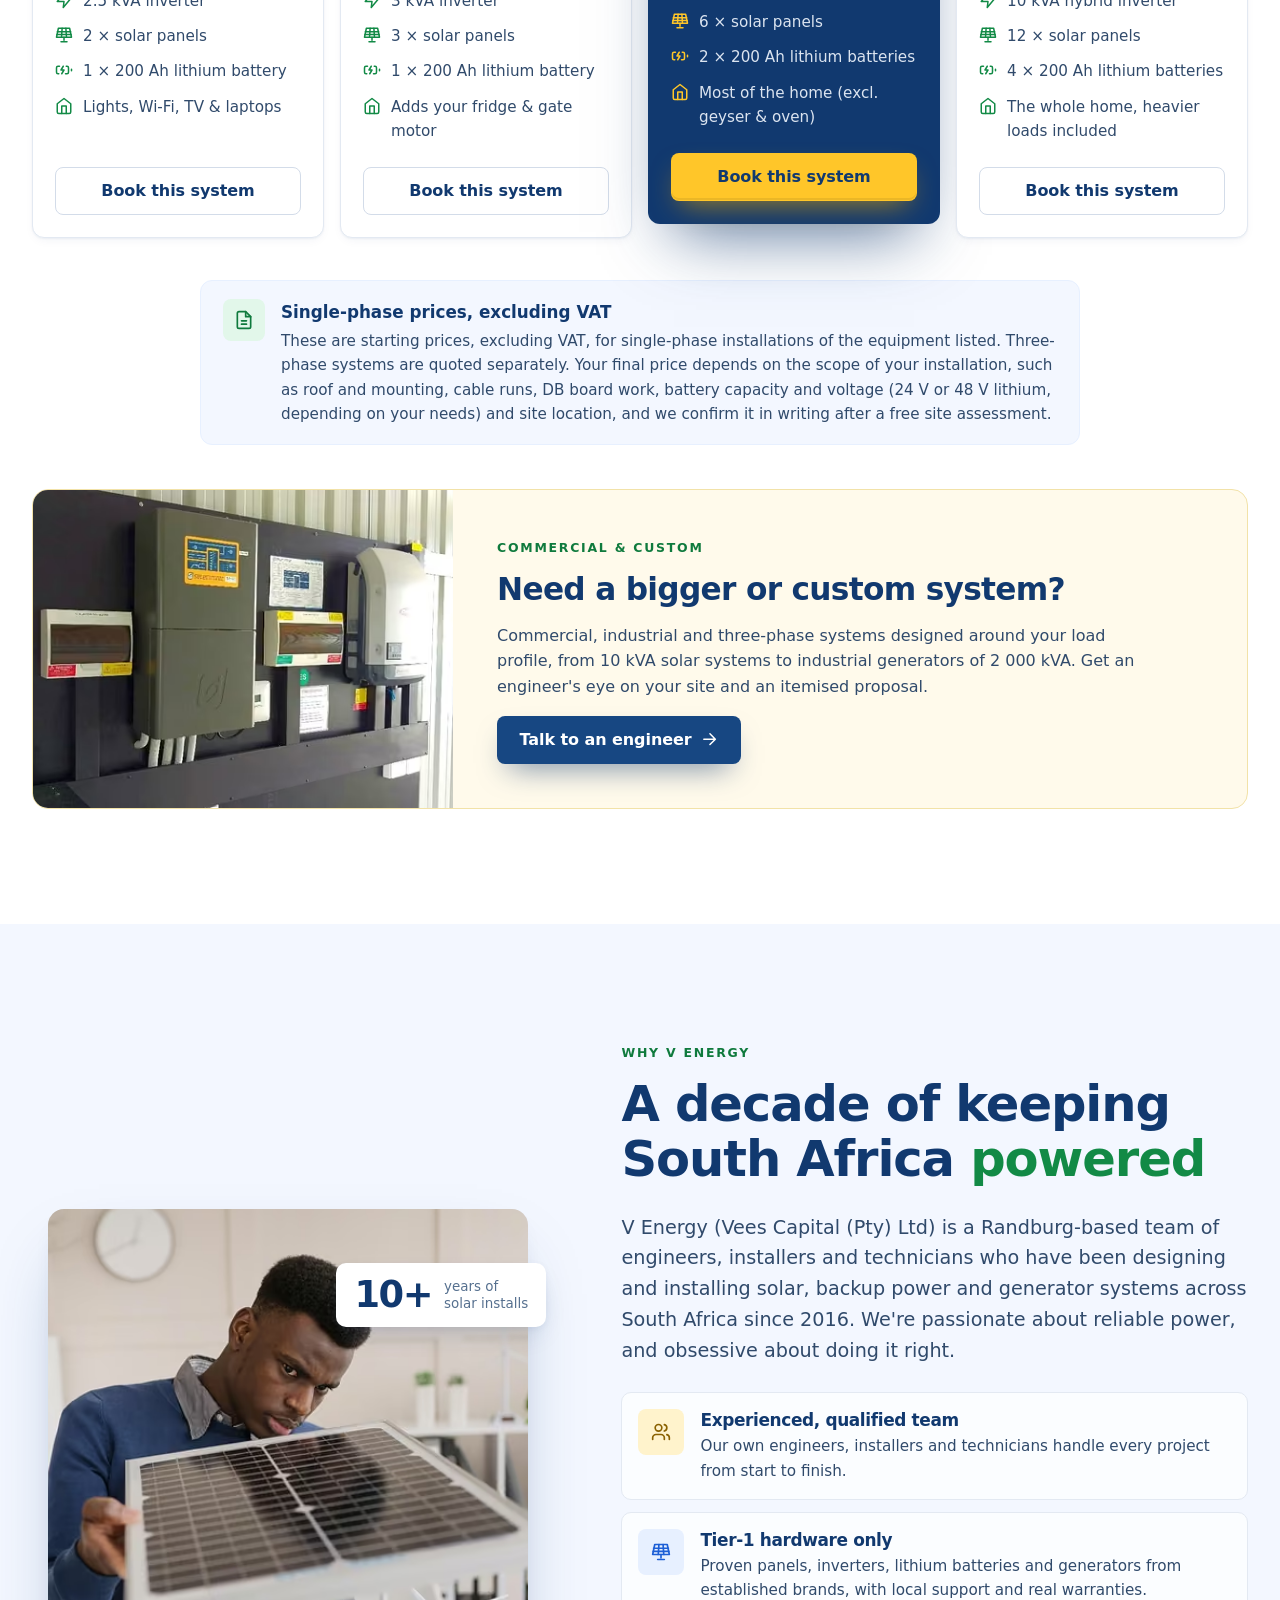
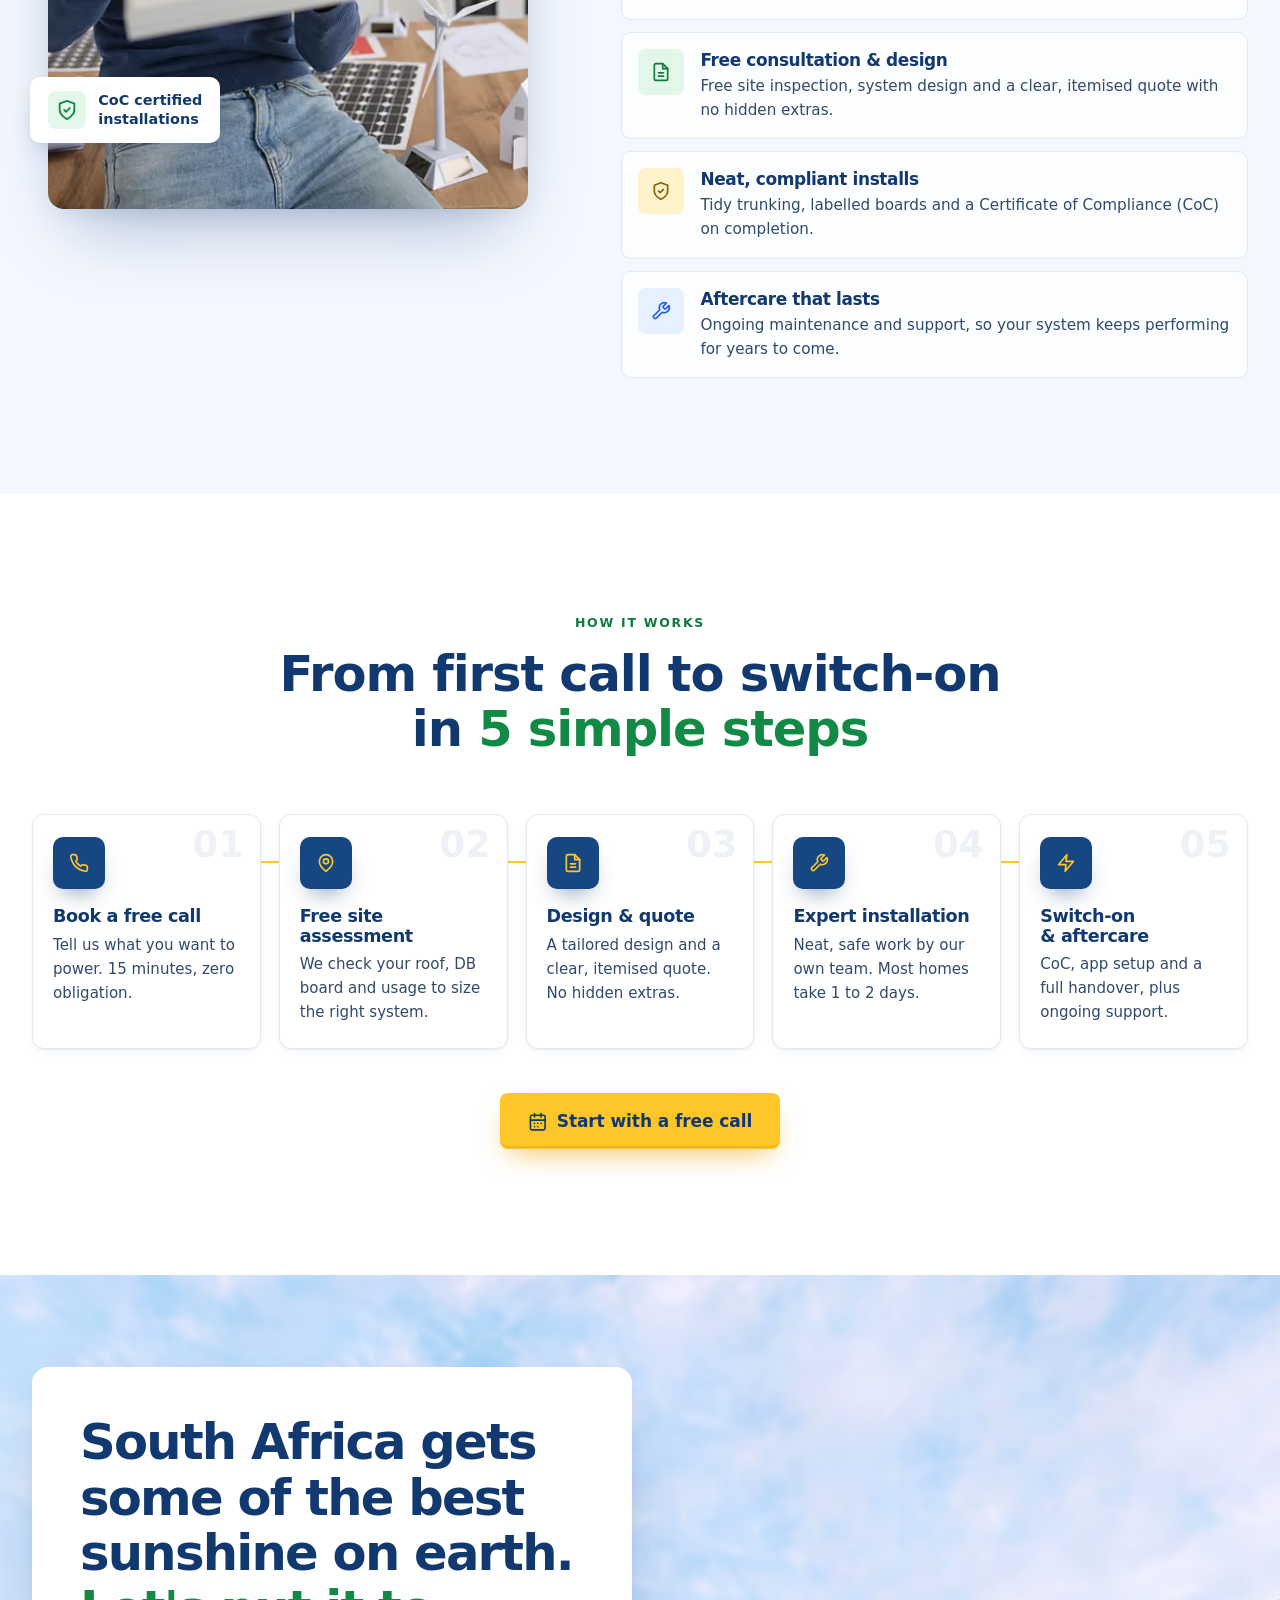
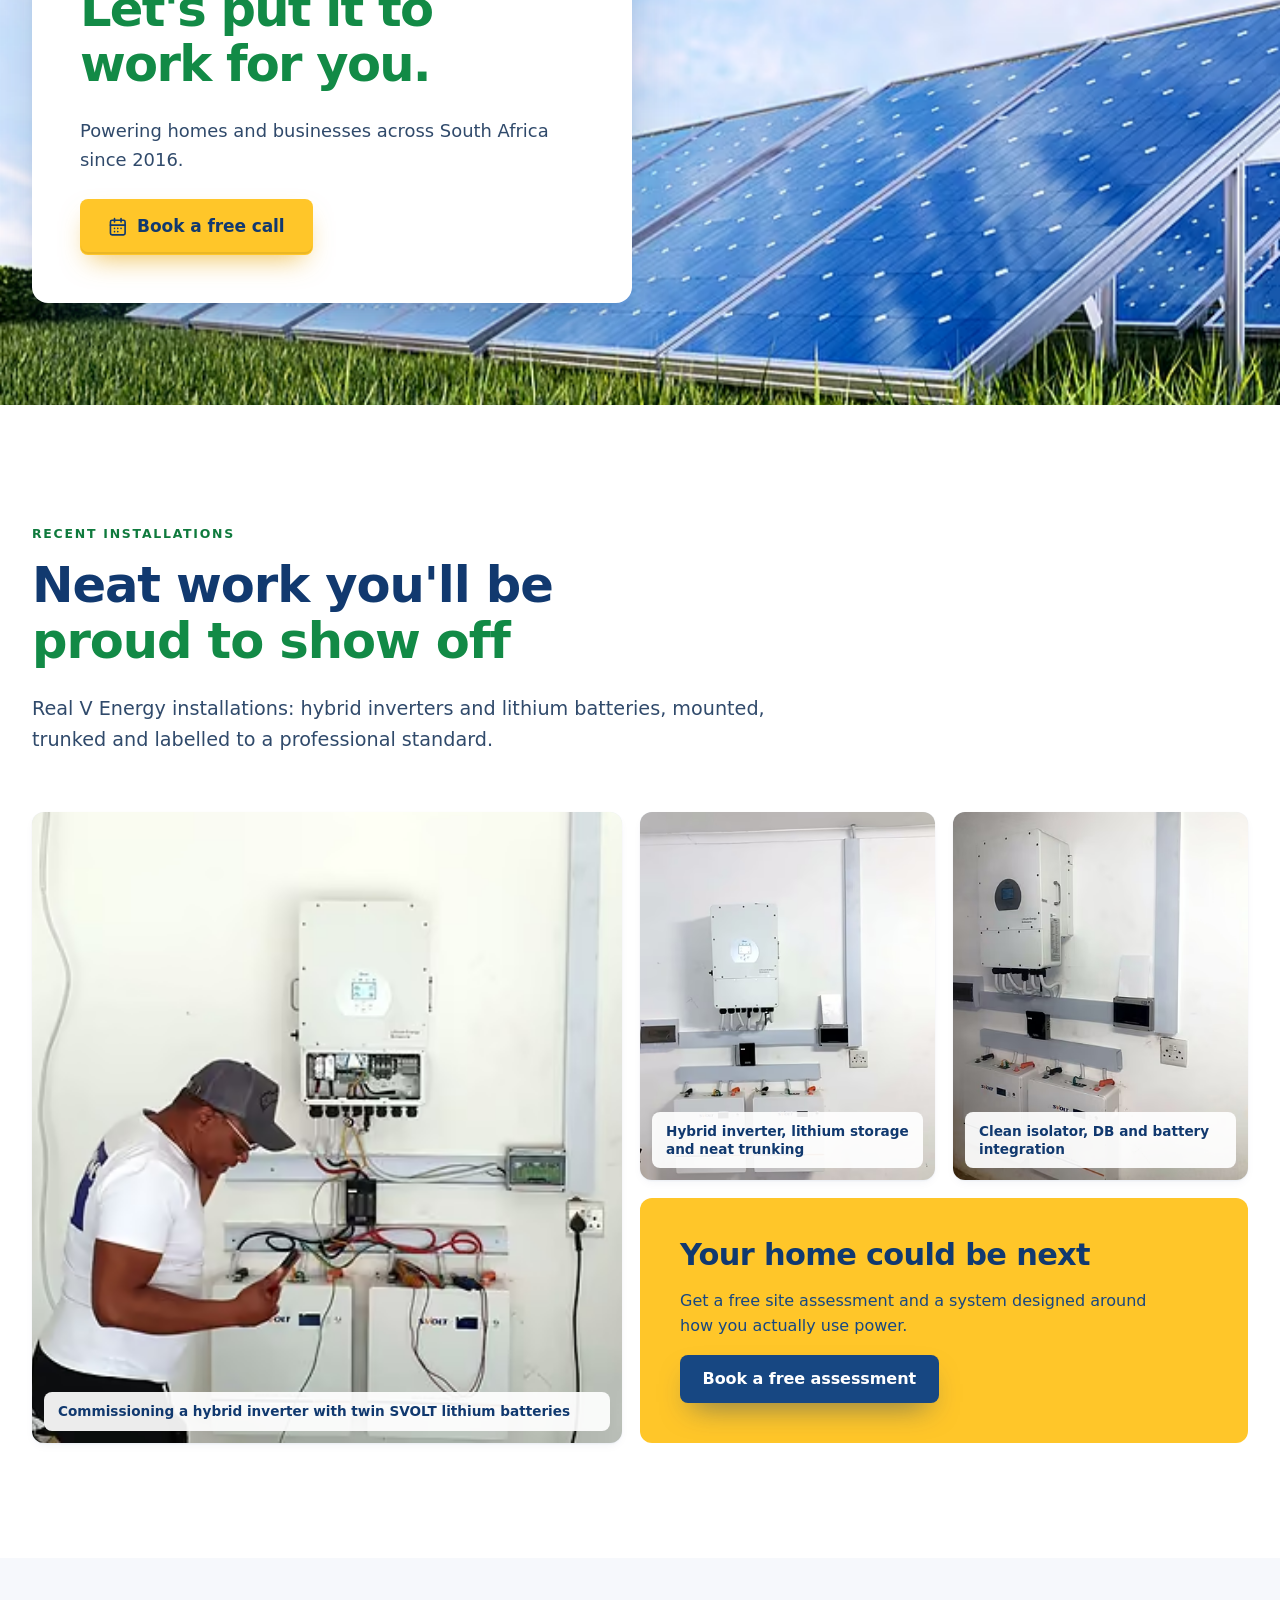
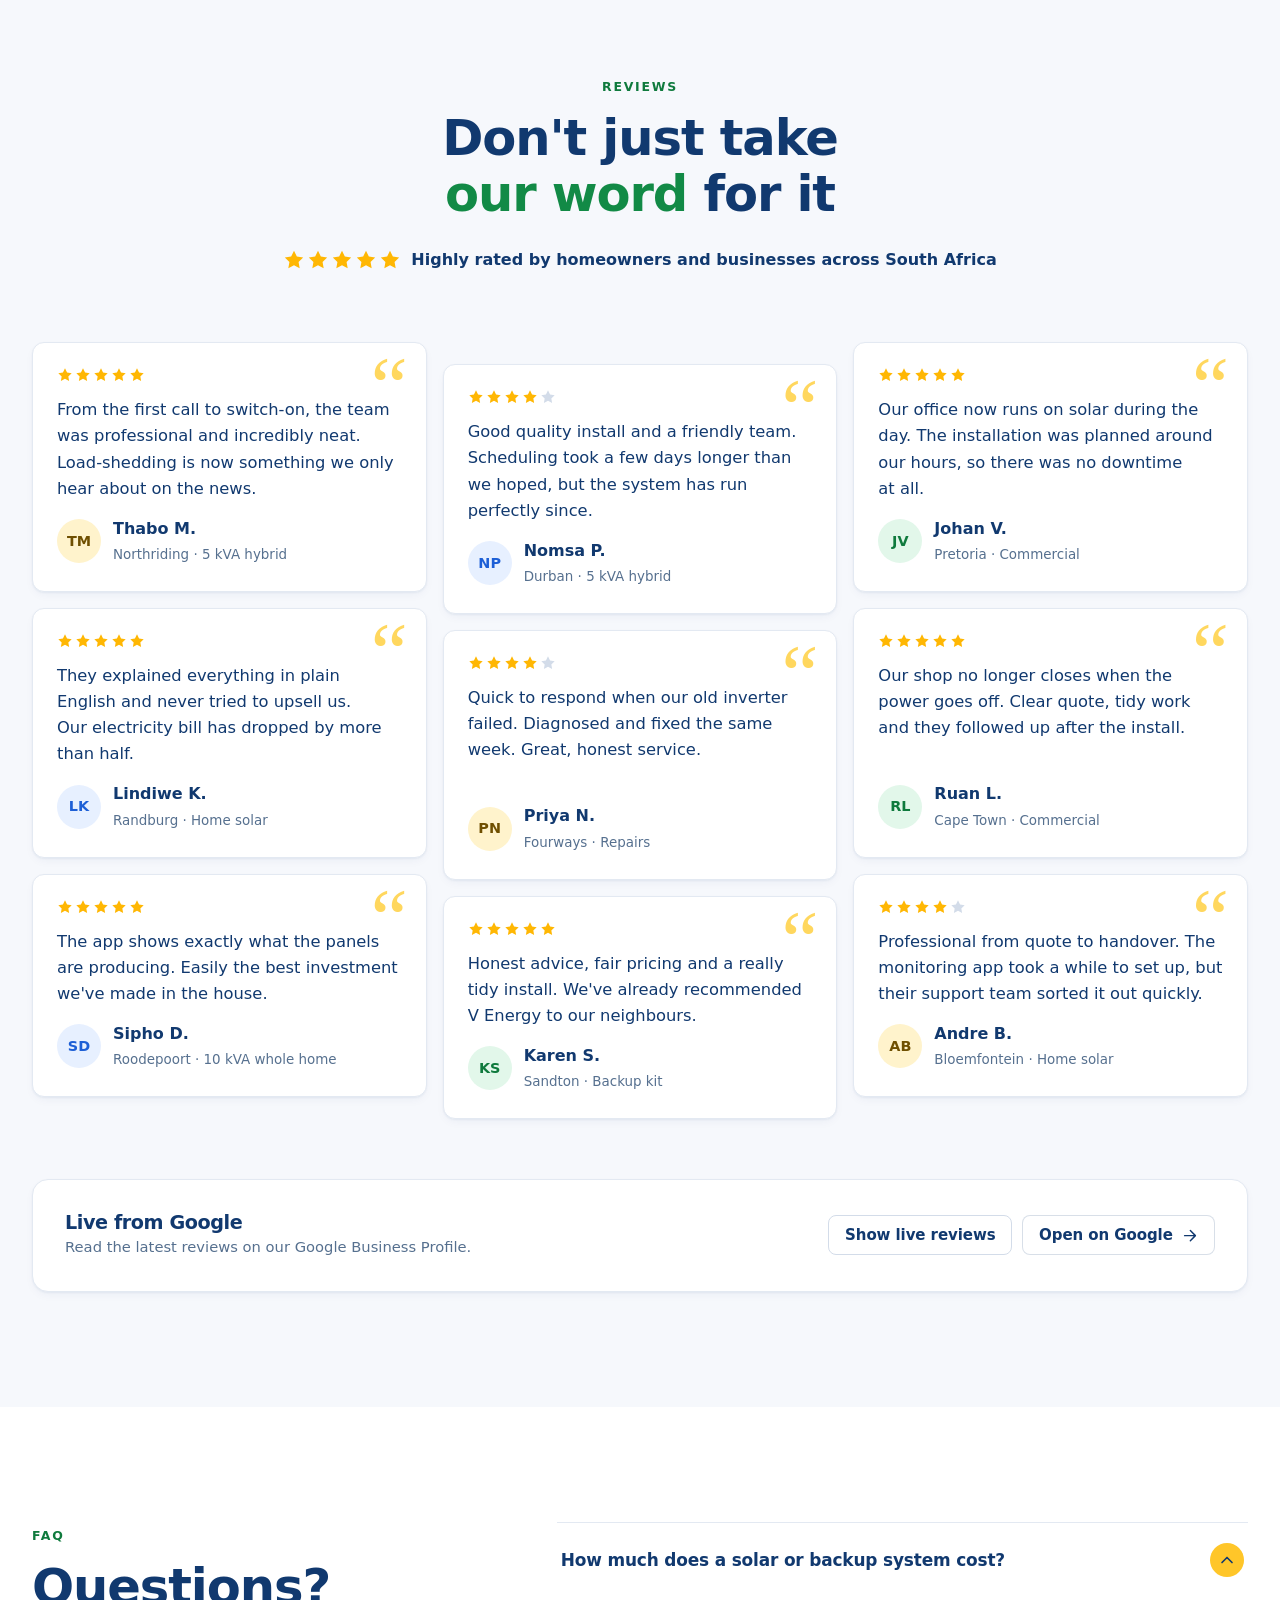
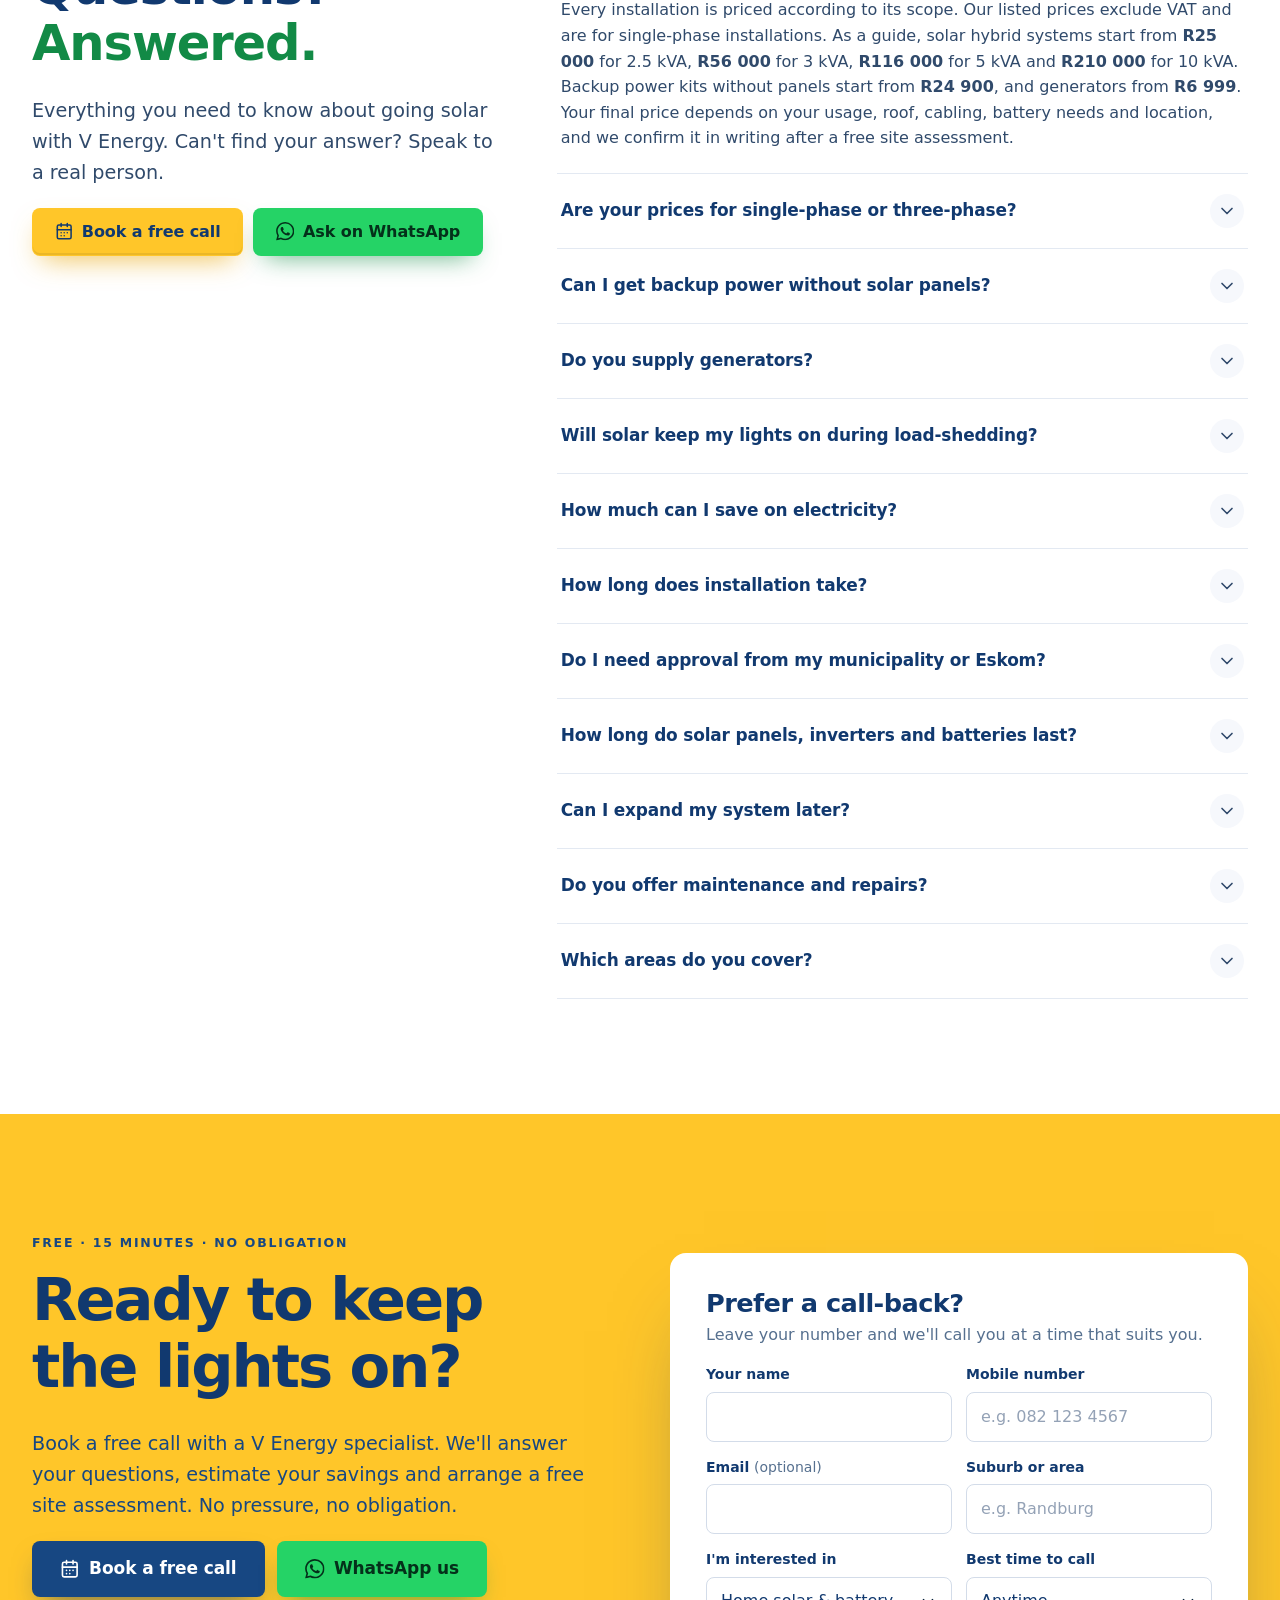
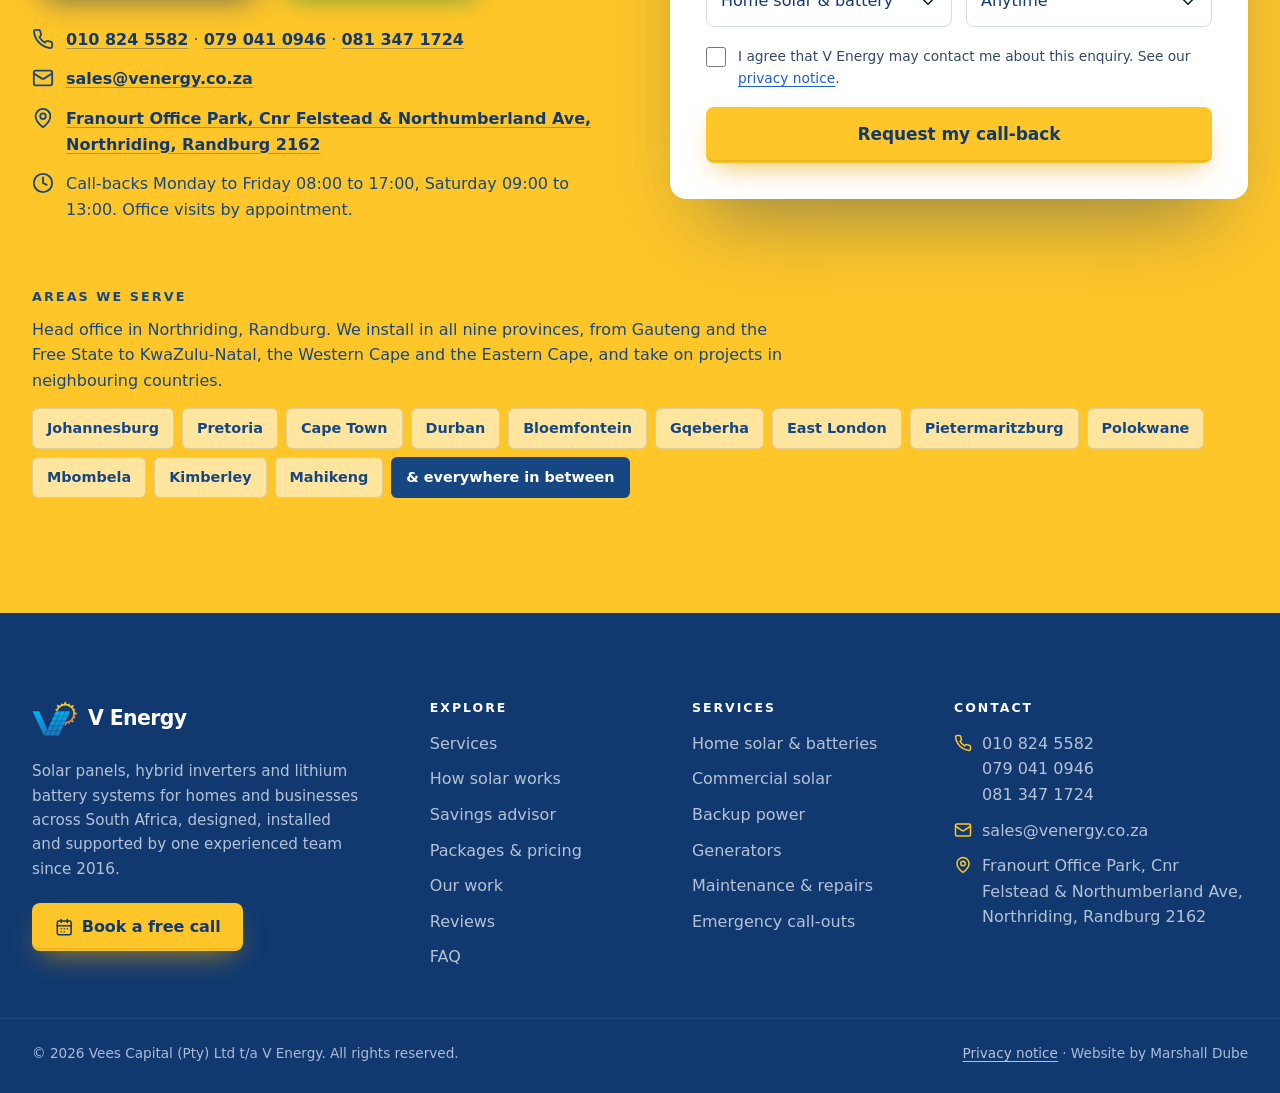
==== commit a182efff: "Use the real V Energy logo mark, squarer corners and a photo-free generators card - Redraw the V Ene" ====
--- a/index.html
+++ b/index.html
@@ -35,9 +35,9 @@
 
   <link rel="preload" href="assets/fonts/sora-latin.woff2" as="font" type="font/woff2" crossorigin>
   <link rel="preload" href="assets/fonts/inter-latin.woff2" as="font" type="font/woff2" crossorigin>
-  <link rel="stylesheet" href="assets/css/styles.css?v=2026103002">
+  <link rel="stylesheet" href="assets/css/styles.css?v=2026103003">
   <script>document.documentElement.classList.add('js')</script>
-  <script src="assets/js/main.js?v=2026103002" defer></script>
+  <script src="assets/js/main.js?v=2026103003" defer></script>
 
   <script type="application/ld+json">
   {
@@ -126,7 +126,7 @@
           { "@type": "Question", "name": "How much can I save on electricity?", "acceptedAnswer": { "@type": "Answer", "text": "Savings depend on your system size, usage pattern and tariff. Our Smart Solar Advisor gives an instant estimate, and we confirm exact figures after your free site assessment." } },
           { "@type": "Question", "name": "How long does installation take?", "acceptedAnswer": { "@type": "Answer", "text": "Most residential systems are installed in one to two days once the design is approved and the equipment is on site. Larger commercial projects are scheduled to minimise disruption to your business." } },
           { "@type": "Question", "name": "Do I need approval from my municipality or Eskom?", "acceptedAnswer": { "@type": "Answer", "text": "Grid-tied systems must be registered with your municipality or Eskom as a small-scale embedded generator (SSEG). We guide you through the requirements and provide the documentation you need, including a Certificate of Compliance (CoC)." } },
-          { "@type": "Question", "name": "How long do solar panels, inverters and batteries last?", "acceptedAnswer": { "@type": "Answer", "text": "Tier-1 solar panels typically carry 25-year performance warranties. Quality lithium (LiFePO4) batteries are rated for thousands of cycles, often 10 years or more, and hybrid inverters usually come with 5- to 10-year manufacturer warranties." } },
+          { "@type": "Question", "name": "How long do solar panels, inverters and batteries last?", "acceptedAnswer": { "@type": "Answer", "text": "Tier-1 solar panels typically carry 25-year performance warranties. Quality lithium (LiFePO4) batteries, which we fit in 24 V or 48 V depending on your needs, are rated for thousands of cycles, often 10 years or more, and hybrid inverters usually come with 5- to 10-year manufacturer warranties." } },
           { "@type": "Question", "name": "Can I expand my system later?", "acceptedAnswer": { "@type": "Answer", "text": "Yes. We design systems to be modular, so you can add panels or batteries as your needs or budget grow." } },
           { "@type": "Question", "name": "Do you offer maintenance and repairs?", "acceptedAnswer": { "@type": "Answer", "text": "Yes. We offer health checks, fault-finding, panel cleaning, repairs and upgrades, plus emergency call-outs if your system goes down." } },
           { "@type": "Question", "name": "Which areas do you cover?", "acceptedAnswer": { "@type": "Answer", "text": "Our head office is in Northriding, Randburg, and we install across all nine provinces: Gauteng, the Western Cape, KwaZulu-Natal, the Free State, the Eastern Cape, Limpopo, Mpumalanga, the Northern Cape and North West. We also take on projects in neighbouring countries. Just ask." } }
@@ -169,7 +169,7 @@
     <symbol id="i-generator" viewBox="0 0 24 24"><rect x="2.5" y="7" width="19" height="12" rx="2"/><path d="M6 7V4.5h5V7M13 10l-2.5 3.5h3L11 17M6 19v2M18 19v2"/></symbol>
     <symbol id="i-pylon" viewBox="0 0 24 24"><path d="M8 22 12 2l4 20M5 8h14M6.5 13h11M9.2 17.5h5.6M10 8l4 5M14 8l-4 5"/></symbol>
     <symbol id="i-whatsapp" viewBox="0 0 24 24"><path fill="currentColor" stroke="none" d="M17.47 14.38c-.3-.15-1.76-.87-2.03-.97-.27-.1-.47-.15-.67.15-.2.3-.77.97-.94 1.16-.17.2-.35.22-.64.07-.3-.15-1.26-.46-2.39-1.47-.88-.79-1.48-1.76-1.65-2.06-.17-.3-.02-.46.13-.6.13-.14.3-.35.45-.53.15-.17.2-.3.3-.5.1-.2.05-.37-.03-.52-.07-.15-.67-1.61-.92-2.2-.24-.58-.49-.5-.67-.51h-.57c-.2 0-.52.07-.79.37-.27.3-1.04 1.02-1.04 2.48s1.07 2.88 1.21 3.07c.15.2 2.1 3.2 5.08 4.49.71.31 1.26.49 1.7.63.71.22 1.36.19 1.87.12.57-.09 1.76-.72 2-1.41.25-.7.25-1.29.18-1.41-.08-.13-.27-.2-.57-.35zm-5.42 7.4h-.01a9.87 9.87 0 0 1-5.03-1.38l-.36-.21-3.74.98 1-3.65-.24-.37a9.86 9.86 0 0 1-1.51-5.26c0-5.45 4.44-9.88 9.89-9.88 2.64 0 5.12 1.03 6.99 2.9a9.83 9.83 0 0 1 2.89 6.99c0 5.45-4.44 9.88-9.88 9.88zm8.41-18.3A11.82 11.82 0 0 0 12.05 0C5.5 0 .16 5.34.16 11.89c0 2.1.55 4.14 1.59 5.95L.06 24l6.3-1.65a11.88 11.88 0 0 0 5.68 1.45h.01c6.55 0 11.89-5.34 11.89-11.89 0-3.18-1.24-6.16-3.48-8.41z"/></symbol>
-    <symbol id="i-vmark" viewBox="0 0 48 48"><rect width="48" height="48" rx="13" fill="#11396F" stroke="none"/><circle cx="24" cy="19.6" r="5.3" fill="#FFC629" stroke="none"/><path d="M10 12.5 24 37 38 12.5" fill="none" stroke="#fff" stroke-width="5" stroke-linecap="round" stroke-linejoin="round"/></symbol>
+    <defs><linearGradient id="vm-b" x1="0" y1="46.7" x2="0" y2="156" gradientUnits="userSpaceOnUse"><stop offset="0" stop-color="#01b2f5"/><stop offset="1" stop-color="#1c74be"/></linearGradient><linearGradient id="vm-s" x1="0" y1="17.1" x2="0" y2="83.1" gradientUnits="userSpaceOnUse"><stop offset="0" stop-color="#fbcd1f"/><stop offset="1" stop-color="#ef862f"/></linearGradient></defs><symbol id="i-vmark" viewBox="0 0 207.3 158.4"><path fill="url(#vm-s)" stroke="none" d="M108.3 44.7A43.6 43.6 0 1 1 148.9 100.8L152.2 93.6A36.4 36.4 0 1 0 115.9 44.7ZM108.3 44.7L108.3 44.5L108.3 43.6L108 42.9L107.6 42.1L103.6 37.2L109.9 36.7L110.8 36.5L111.5 36.2L112.1 35.6L112.6 34.9L114.8 36.2L111.1 44.7ZM114.4 32.2Q115.5 30.7 115 28.9L111.4 16.4L123.7 20.7Q125.4 21.3 127 20.2L128.3 22.4L116.4 33.6ZM128 19.6Q129.7 18.7 130.2 17L132 9.9L138.1 13.9Q139.6 14.9 141.5 14.5L142 16.9L129.3 21.8ZM141.4 14.5Q143.3 14.2 144.1 12.6L150.1 1L156.1 12.6Q156.9 14.2 158.8 14.5L158.3 16.9L141.9 17ZM159.7 14.7Q161.5 15.2 163.1 14.2L169.3 10.3L171 17.4Q171.4 19.2 173 20.1L171.7 22.3L159.2 17.1ZM173.7 20.6Q175.3 21.6 177 21.1L189.3 17L185.6 29.4Q185 31.1 186.1 32.7L184.1 34.1L172.3 22.7ZM187 33.9Q187.9 35.6 189.7 36L196.8 37.6L193 43.8Q192.1 45.4 192.5 47.2L190.1 47.8L184.8 35.3ZM192.7 48.1Q193.1 49.9 194.7 50.7L206.3 56.6L194.8 62.7Q193.2 63.6 192.9 65.4L190.5 65L190.3 48.6ZM192.5 67.2Q192.1 69 193 70.6L196.8 76.8L189.7 78.4Q188 78.8 187 80.5L184.9 79.1L190.1 66.6ZM185.9 82.1Q184.8 83.6 185.3 85.3L189 97.8L176.7 93.6Q175 93 173.4 94.1L172.1 92L183.9 80.6ZM172.7 94.5Q171.1 95.5 170.6 97.2L168.8 104.3L162.7 100.4Q161.2 99.4 159.3 99.8L158.8 97.4L171.4 92.4ZM159.5 99.8L158.6 100.1L157.9 100.5L157.3 101.1L156.8 101.8L151 113.4L146.8 105.5L150.4 97.5L159 97.4Z"/><path fill="url(#vm-b)" stroke="none" d="M2.4 46.7L32.4 46.7L68.5 128.9L56.1 156L53 156Z"/><path fill="url(#vm-b)" stroke="url(#vm-b)" stroke-width="2.8" stroke-linejoin="round" d="M108.4 48.1L125.6 48.1L117.4 65.9L100.3 65.9ZM130.3 48.1L147.5 48.1L139.3 65.9L122.1 65.9ZM152.1 48.1L169.3 48.1L161.2 65.9L144 65.9ZM98.2 70.3L115.4 70.3L107.3 88.1L90.1 88.1ZM120.1 70.3L137.3 70.3L129.2 88.1L112 88.1ZM142 70.3L159.2 70.3L151 88.1L133.8 88.1ZM88.1 92.5L105.3 92.5L97.1 110.3L79.9 110.3ZM109.9 92.5L127.1 92.5L119 110.3L101.8 110.3ZM131.8 92.5L149 92.5L140.9 110.3L123.7 110.3ZM77.9 114.7L95.1 114.7L87 132.4L69.8 132.4ZM99.8 114.7L117 114.7L108.8 132.4L91.6 132.4ZM121.7 114.7L138.8 114.7L130.7 132.4L113.5 132.4ZM67.8 136.8L85 136.8L76.8 154.6L59.6 154.6ZM89.6 136.8L106.8 136.8L98.7 154.6L81.5 154.6ZM111.5 136.8L128.7 136.8L120.5 154.6L103.4 154.6Z"/></symbol>
   </svg>
 
   <a class="skip-link" href="#main">Skip to content</a>
@@ -389,11 +389,9 @@
           </article>
 
           <article class="svc" data-reveal style="--d: 80ms">
-            <div class="svc-media">
-              <picture>
-                <source type="image/avif" srcset="assets/img/commercial-480.avif 480w, assets/img/commercial-800.avif 800w, assets/img/commercial-1200.avif 1200w" sizes="(min-width: 1024px) 300px, (min-width: 700px) 50vw, calc(100vw - 32px)">
-                <img src="assets/img/commercial-800.webp" srcset="assets/img/commercial-480.webp 480w, assets/img/commercial-800.webp 800w, assets/img/commercial-1200.webp 1200w" sizes="(min-width: 1024px) 300px, (min-width: 700px) 50vw, calc(100vw - 32px)" width="1428" height="1071" alt="Aerial view of an industrial warehouse with rooftop solar" loading="lazy" decoding="async">
-              </picture>
+            <div class="svc-media svc-media--gen">
+              <span class="gen-ic" aria-hidden="true"><svg class="i"><use href="#i-generator"/></svg></span>
+              <p class="gen-range"><strong>3 to 2&nbsp;000&nbsp;kVA</strong> Silent and open-frame, home to industrial</p>
             </div>
             <div class="svc-body">
               <span class="tag tag--blue"><svg class="i" aria-hidden="true"><use href="#i-generator"/></svg>Generators</span>
@@ -597,7 +595,7 @@
 
         <div class="price-panel" id="prices-solar" role="tabpanel" aria-labelledby="tab-solar" tabindex="0">
           <h3 class="price-panel-title">Solar hybrid systems</h3>
-          <p class="price-intro">Solar panels with a hybrid inverter and batteries. Lower bills by day and backup through the night.</p>
+          <p class="price-intro">Solar panels with a hybrid inverter and lithium batteries, 24&nbsp;V or 48&nbsp;V depending on your needs. Lower bills by day and backup through the night.</p>
           <div class="pkgs">
           <article class="pkg">
             <div class="pkg-top">
@@ -787,7 +785,7 @@
 
         <div class="scope-note" data-reveal>
           <span class="why-ic why-ic--green" aria-hidden="true"><svg class="i"><use href="#i-file"/></svg></span>
-          <p><strong>Single-phase prices, excluding VAT</strong>These are starting prices, excluding VAT, for single-phase installations of the equipment listed. Three-phase systems are quoted separately. Your final price depends on the scope of your installation, such as roof and mounting, cable runs, DB board work, battery capacity and site location, and we confirm it in writing after a free site assessment.</p>
+          <p><strong>Single-phase prices, excluding VAT</strong>These are starting prices, excluding VAT, for single-phase installations of the equipment listed. Three-phase systems are quoted separately. Your final price depends on the scope of your installation, such as roof and mounting, cable runs, DB board work, battery capacity and voltage (24&nbsp;V or 48&nbsp;V lithium, depending on your needs) and site location, and we confirm it in writing after a free site assessment.</p>
         </div>
 
         <div class="custom-card" data-reveal>
@@ -1098,7 +1096,7 @@
           </details>
           <details class="faq-item">
             <summary><h3>How long do solar panels, inverters and batteries last?</h3><svg class="i" aria-hidden="true"><use href="#i-chevron"/></svg></summary>
-            <div class="faq-a"><p>Tier-1 solar panels typically carry 25-year performance warranties. Quality lithium (LiFePO4) batteries are rated for thousands of cycles, often 10 years or more, and hybrid inverters usually come with 5- to 10-year manufacturer warranties.</p></div>
+            <div class="faq-a"><p>Tier-1 solar panels typically carry 25-year performance warranties. Quality lithium (LiFePO4) batteries, which we fit in 24&nbsp;V or 48&nbsp;V depending on your needs, are rated for thousands of cycles, often 10 years or more, and hybrid inverters usually come with 5- to 10-year manufacturer warranties.</p></div>
           </details>
           <details class="faq-item">
             <summary><h3>Can I expand my system later?</h3><svg class="i" aria-hidden="true"><use href="#i-chevron"/></svg></summary>
--- a/assets/css/styles.css
+++ b/assets/css/styles.css
@@ -63,10 +63,10 @@
   --shadow-lg: 0 34px 70px -26px rgba(17, 57, 111, .38), 0 10px 24px -12px rgba(17, 57, 111, .14);
   --shadow-yellow: 0 12px 28px -10px rgba(232, 164, 0, .7);
 
-  --radius-sm: 10px;
-  --radius: 16px;
-  --radius-lg: 22px;
-  --radius-xl: 30px;
+  --radius-sm: 6px;
+  --radius: 10px;
+  --radius-lg: 12px;
+  --radius-xl: 16px;
 
   --font-display: "Sora", ui-sans-serif, system-ui, -apple-system, "Segoe UI", Roboto, Arial, sans-serif;
   --font-body: "Inter", ui-sans-serif, system-ui, -apple-system, "Segoe UI", Roboto, Arial, sans-serif;
@@ -157,7 +157,7 @@
   left: 16px;
   z-index: 1000;
   padding: 12px 18px;
-  border-radius: 12px;
+  border-radius: 8px;
   background: var(--navy-800);
   color: #fff;
   font-weight: 600;
@@ -208,7 +208,7 @@
   min-height: 48px;
   padding: .8em 1.35em;
   border: 1.5px solid var(--btn-bd);
-  border-radius: 999px;
+  border-radius: 8px;
   background: var(--btn-bg);
   color: var(--btn-fg);
   font-family: var(--font-display);
@@ -318,10 +318,9 @@
 }
 .brand:hover { color: var(--ink); }
 .brand-mark {
-  width: 38px;
-  height: 38px;
-  border-radius: 11px;
-  box-shadow: 0 8px 18px -8px rgba(17, 57, 111, .6);
+  flex: none;
+  width: 46px;
+  height: 35px;
 }
 
 .nav { display: none; margin-inline: auto; }
@@ -329,7 +328,7 @@
 .nav-list a {
   display: block;
   padding: 9px 14px;
-  border-radius: 999px;
+  border-radius: 8px;
   color: var(--ink-2);
   font-size: .95rem;
   font-weight: 500;
@@ -346,7 +345,7 @@
   place-items: center;
   width: 44px;
   height: 44px;
-  border-radius: 50%;
+  border-radius: 8px;
   border: 1px solid var(--line-2);
   background: rgba(255, 255, 255, .7);
   color: var(--ink);
@@ -365,7 +364,7 @@
   height: 44px;
   padding: 0;
   border: 1px solid var(--line-2);
-  border-radius: 14px;
+  border-radius: 8px;
   background: rgba(255, 255, 255, .7);
 }
 .menu-icon { position: relative; display: block; width: 18px; height: 14px; }
@@ -499,7 +498,7 @@
   margin-bottom: 22px;
   padding: 7px 14px;
   border: 1px solid rgba(17, 57, 111, .1);
-  border-radius: 999px;
+  border-radius: 6px;
   background: rgba(255, 255, 255, .78);
   box-shadow: var(--shadow-sm);
   color: var(--navy-700);
@@ -571,7 +570,7 @@
   position: absolute;
   margin: 0;
   overflow: hidden;
-  border-radius: 26px;
+  border-radius: 14px;
   background: #dbe5f2;
   box-shadow: 0 50px 80px -40px rgba(17, 57, 111, .55), 0 18px 36px -18px rgba(17, 57, 111, .35);
 }
@@ -586,7 +585,7 @@
   width: 36%;
   aspect-ratio: 4 / 5;
   border: 5px solid #fff;
-  border-radius: 22px;
+  border-radius: 12px;
   transform: translateZ(70px);
 }
 .stage-real figcaption {
@@ -599,7 +598,7 @@
   justify-content: center;
   gap: 5px;
   padding: 6px 8px;
-  border-radius: 999px;
+  border-radius: 6px;
   background: rgba(255, 255, 255, .92);
   color: var(--ink);
   font-size: .7rem;
@@ -617,7 +616,7 @@
   gap: 10px;
   padding: 9px 14px 9px 9px;
   border: 1px solid rgba(255, 255, 255, .9);
-  border-radius: 16px;
+  border-radius: 10px;
   background: rgba(255, 255, 255, .9);
   box-shadow: 0 22px 44px -18px rgba(17, 57, 111, .45), 0 2px 6px rgba(17, 57, 111, .08);
   white-space: nowrap;
@@ -629,7 +628,7 @@
   place-items: center;
   width: 36px;
   height: 36px;
-  border-radius: 11px;
+  border-radius: 6px;
   background: var(--yellow-100);
   color: #b07a00;
 }
@@ -663,8 +662,8 @@
 @media (max-width: 559px) {
   .hero-ctas .btn { flex: 1 1 100%; }
   .stage { width: 100%; }
-  .chip { gap: 8px; padding: 7px 10px 7px 7px; border-radius: 13px; }
-  .chip-ic { width: 30px; height: 30px; border-radius: 9px; }
+  .chip { gap: 8px; padding: 7px 10px 7px 7px; border-radius: 8px; }
+  .chip-ic { width: 30px; height: 30px; border-radius: 6px; }
   .chip-ic .i { width: 17px; height: 17px; }
   .chip-txt small { font-size: .64rem; }
   .chip-txt strong { font-size: .86rem; }
@@ -801,6 +800,32 @@
 .svc-media img { width: 100%; height: 100%; object-fit: cover; transition: transform .9s var(--ease-out); }
 .svc:hover .svc-media img { transform: scale(1.06); }
 
+/* Generators card: a spec panel instead of a photo */
+.svc-media--gen {
+  display: flex;
+  flex-direction: column;
+  justify-content: space-between;
+  gap: 14px;
+  padding: 22px;
+  background: var(--navy-900);
+  color: #fff;
+}
+.gen-ic {
+  display: grid;
+  place-items: center;
+  width: 52px;
+  height: 52px;
+  border: 1px solid rgba(255, 255, 255, .2);
+  border-radius: 10px;
+  color: var(--yellow-400);
+}
+.gen-ic .i { width: 28px; height: 28px; stroke-width: 1.75; }
+.svc .gen-range { margin: 0; color: #c9d6e8; font-size: .92rem; line-height: 1.4; }
+.svc .gen-range strong { display: block; margin-bottom: 4px; color: #fff; font-family: var(--font-display); font-size: clamp(1.45rem, 1.2rem + .9vw, 1.8rem); font-weight: 700; letter-spacing: -.02em; line-height: 1.15; }
+@media (max-width: 699px) {
+  .svc-media--gen { aspect-ratio: 2 / 1; }
+}
+
 .svc-body { position: relative; z-index: 2; display: flex; flex: 1; flex-direction: column; padding: 22px 22px 24px; }
 .svc h3 { margin: 12px 0 8px; font-size: 1.3rem; }
 .svc p { color: var(--ink-2); font-size: .97rem; }
@@ -811,7 +836,7 @@
   gap: 6px;
   width: fit-content;
   padding: 6px 11px;
-  border-radius: 999px;
+  border-radius: 6px;
   background: var(--yellow-100);
   color: #6f4f00;
   font-size: .76rem;
@@ -957,7 +982,7 @@
   width: clamp(86px, 17vw, 128px);
   aspect-ratio: 5 / 4;
   border: 0;
-  border-radius: 18px;
+  border-radius: 10px;
   background: var(--navy-900);
   color: var(--yellow-400);
   box-shadow: var(--shadow-md);
@@ -1090,7 +1115,7 @@
   margin: 0;
   padding: 12px 14px;
   border: 1px solid rgba(60, 200, 121, .35);
-  border-radius: 12px;
+  border-radius: 8px;
   background: rgba(24, 169, 87, .16);
   color: #d6f5e3;
   font-size: .92rem;
@@ -1166,7 +1191,7 @@
   height: 100%;
   padding: 10px 14px;
   border: 1.5px solid var(--line-2);
-  border-radius: 14px;
+  border-radius: 8px;
   background: #fff;
   color: var(--ink-2);
   font-size: .95rem;
@@ -1229,7 +1254,7 @@
   color: #d4deeb;
 }
 
-.result-photo { margin: 0 0 20px; overflow: hidden; aspect-ratio: 32 / 15; border-radius: 18px; background: var(--navy-800); }
+.result-photo { margin: 0 0 20px; overflow: hidden; aspect-ratio: 32 / 15; border-radius: 10px; background: var(--navy-800); }
 .result-photo picture { height: 100%; }
 .result-photo img { width: 100%; height: 100%; object-fit: cover; }
 
@@ -1248,7 +1273,7 @@
 .result-sub { margin: 0; color: #9fb1cb; font-size: .94rem; }
 
 .result-stats { display: grid; grid-template-columns: repeat(2, minmax(0, 1fr)); gap: 10px; margin: 20px 0 16px; }
-.result-stats div { padding: 12px 14px; border: 1px solid rgba(255, 255, 255, .08); border-radius: 14px; background: rgba(255, 255, 255, .05); }
+.result-stats div { padding: 12px 14px; border: 1px solid rgba(255, 255, 255, .08); border-radius: 8px; background: rgba(255, 255, 255, .05); }
 .result-stats dt { color: #9fb1cb; font-size: .78rem; }
 .result-stats dd {
   margin: 4px 0 0;
@@ -1307,7 +1332,7 @@
   padding: 6px;
   overflow-x: auto;
   border: 1px solid var(--line);
-  border-radius: 999px;
+  border-radius: 10px;
   background: var(--bg-soft);
   scrollbar-width: none;
 }
@@ -1320,7 +1345,7 @@
   min-height: 46px;
   padding: 0 18px;
   border: 0;
-  border-radius: 999px;
+  border-radius: 8px;
   background: transparent;
   color: var(--ink-2);
   font-family: var(--font-display);
@@ -1336,7 +1361,7 @@
 .price-tab:focus-visible { outline: 3px solid var(--blue-500); outline-offset: 2px; }
 .price-panel + .price-panel { margin-top: clamp(36px, 5vw, 56px); }
 .js .price-panel + .price-panel { margin-top: 0; }
-.price-panel:focus-visible { outline: 3px solid var(--blue-500); outline-offset: 8px; border-radius: 12px; }
+.price-panel:focus-visible { outline: 3px solid var(--blue-500); outline-offset: 8px; border-radius: 8px; }
 .price-panel-title { margin-bottom: 6px; font-size: 1.4rem; text-align: center; }
 .js .price-panel-title {
   position: absolute;
@@ -1349,8 +1374,8 @@
 .price-intro { max-width: 46em; margin: 0 auto 14px; color: var(--muted); text-align: center; }
 @media (max-width: 599px) {
   /* All three ranges stay visible on phones */
-  .js .price-tabs { display: grid; grid-template-columns: repeat(3, minmax(0, 1fr)); width: 100%; border-radius: 18px; }
-  .price-tab { justify-content: center; min-height: 54px; padding: 6px 8px; border-radius: 13px; font-size: .84rem; line-height: 1.2; text-align: center; white-space: normal; }
+  .js .price-tabs { display: grid; grid-template-columns: repeat(3, minmax(0, 1fr)); width: 100%; border-radius: 10px; }
+  .price-tab { justify-content: center; min-height: 54px; padding: 6px 8px; border-radius: 8px; font-size: .84rem; line-height: 1.2; text-align: center; white-space: normal; }
   .price-tab .i { display: none; }
 }
 
@@ -1387,7 +1412,7 @@
 .pkg-phase {
   display: inline-block;
   padding: 5px 10px;
-  border-radius: 8px;
+  border-radius: 6px;
   background: var(--green-100);
   color: var(--green-700);
   font-size: .78rem;
@@ -1402,7 +1427,7 @@
   display: inline-block;
   margin-bottom: 12px;
   padding: 5px 10px;
-  border-radius: 8px;
+  border-radius: 6px;
   background: var(--blue-100);
   color: var(--blue-600);
   font-family: var(--font-display);
@@ -1457,7 +1482,7 @@
   align-items: center;
   gap: 6px;
   padding: 6px 13px;
-  border-radius: 999px;
+  border-radius: 6px;
   background: var(--yellow-400);
   box-shadow: var(--shadow-yellow);
   color: var(--navy-900);
@@ -1505,7 +1530,7 @@
   border-radius: var(--radius-lg);
   background: var(--blue-50);
 }
-.scope-note .why-ic { width: 42px; height: 42px; border-radius: 12px; }
+.scope-note .why-ic { width: 42px; height: 42px; border-radius: 8px; }
 .scope-note p { margin: 0; color: var(--ink-2); font-size: .95rem; }
 .scope-note strong { display: block; margin-bottom: 3px; color: var(--ink); font-family: var(--font-display); font-size: 1.05rem; }
 
@@ -1546,7 +1571,7 @@
   align-items: center;
   gap: 12px;
   padding: 14px 18px;
-  border-radius: 18px;
+  border-radius: 10px;
   background: #fff;
   box-shadow: var(--shadow-md);
 }
@@ -1554,7 +1579,7 @@
 .fb-1 strong { color: var(--ink); font-family: var(--font-display); font-size: 2.3rem; font-weight: 800; line-height: 1; letter-spacing: -.04em; }
 .fb-1 span { color: var(--muted); font-size: .84rem; line-height: 1.3; }
 .fb-2 { bottom: 11%; left: -18px; }
-.fb-2 .i { width: 38px; height: 38px; padding: 8px; border-radius: 12px; background: var(--green-100); color: var(--green-600); }
+.fb-2 .i { width: 38px; height: 38px; padding: 8px; border-radius: 8px; background: var(--green-100); color: var(--green-600); }
 .fb-2 span { color: var(--ink); font-size: .9rem; font-weight: 700; line-height: 1.3; }
 
 .why-list { display: grid; gap: 12px; margin: 26px 0 0; padding: 0; list-style: none; }
@@ -1563,7 +1588,7 @@
   gap: 16px;
   padding: 16px;
   border: 1px solid var(--line);
-  border-radius: 18px;
+  border-radius: 10px;
   background: rgba(255, 255, 255, .72);
   transition: background-color .3s, box-shadow .3s, transform .3s var(--ease);
 }
@@ -1574,7 +1599,7 @@
   flex: none;
   width: 46px;
   height: 46px;
-  border-radius: 14px;
+  border-radius: 8px;
   background: var(--yellow-100);
   color: #8a6100;
 }
@@ -1629,7 +1654,7 @@
   place-items: center;
   width: 52px;
   height: 52px;
-  border-radius: 16px;
+  border-radius: 10px;
   background: var(--navy-800);
   box-shadow: 0 12px 24px -12px rgba(17, 57, 111, .7);
   color: var(--yellow-400);
@@ -1719,7 +1744,7 @@
   right: 12px;
   bottom: 12px;
   padding: 10px 14px;
-  border-radius: 12px;
+  border-radius: 8px;
   background: rgba(255, 255, 255, .92);
   color: var(--ink);
   font-size: .85rem;
@@ -1763,7 +1788,7 @@
 @media (max-width: 699px) {
   .work-grid { grid-template-columns: repeat(2, minmax(0, 1fr)); gap: 10px; }
   .work-item--lg, .work-cta { grid-column: 1 / -1; }
-  .work-item:not(.work-item--lg) figcaption { left: 6px; right: 6px; bottom: 6px; padding: 7px 9px; border-radius: 9px; font-size: .72rem; }
+  .work-item:not(.work-item--lg) figcaption { left: 6px; right: 6px; bottom: 6px; padding: 7px 9px; border-radius: 6px; font-size: .72rem; }
   .work-item:not(.work-item--lg) .zoom { top: 8px; right: 8px; width: 34px; height: 34px; }
 }
 @media (min-width: 700px) {
@@ -1863,7 +1888,7 @@
 .g-reviews-head h3 { margin: 0 0 2px; font-size: 1.2rem; }
 .g-reviews-head p { margin: 0; color: var(--muted); font-size: .92rem; }
 .g-reviews-actions { display: flex; flex-wrap: wrap; gap: 10px; }
-.g-reviews-frame { display: grid; place-items: center; min-height: 220px; margin-top: 18px; overflow: hidden; border-radius: 16px; background: var(--bg-soft); }
+.g-reviews-frame { display: grid; place-items: center; min-height: 220px; margin-top: 18px; overflow: hidden; border-radius: 10px; background: var(--bg-soft); }
 .g-reviews-frame iframe { display: block; width: 100%; height: 460px; border: 0; }
 .g-reviews-ph { margin: 0; color: var(--muted); }
 
@@ -1968,7 +1993,7 @@
 .area-list li {
   padding: 8px 14px;
   border: 1px solid rgba(17, 57, 111, .14);
-  border-radius: 999px;
+  border-radius: 6px;
   background: rgba(255, 255, 255, .55);
   color: var(--navy-800);
   font-size: .9rem;
@@ -1997,7 +2022,7 @@
   min-height: 50px;
   padding: 12px 14px;
   border: 1.5px solid var(--line-2);
-  border-radius: 12px;
+  border-radius: 8px;
   background: #fff;
   color: var(--ink);
   font-size: 1rem;
@@ -2024,7 +2049,7 @@
 
 .consent { display: flex; align-items: flex-start; gap: 12px; margin: 4px 0 18px; color: var(--ink-2); font-size: .86rem; cursor: pointer; }
 .consent input { flex: none; width: 20px; height: 20px; margin: 2px 0 0; accent-color: var(--navy-800); }
-.consent.is-invalid { border-radius: 8px; box-shadow: 0 0 0 3px rgba(229, 72, 77, .35) !important; border-color: transparent !important; }
+.consent.is-invalid { border-radius: 6px; box-shadow: 0 0 0 3px rgba(229, 72, 77, .35) !important; border-color: transparent !important; }
 
 .hp { position: absolute !important; left: -9999px; width: 1px; height: 1px; overflow: hidden; }
 
@@ -2092,7 +2117,7 @@
   align-items: stretch;
   gap: 6px;
   padding: 6px;
-  border-radius: 22px;
+  border-radius: 12px;
   background: rgba(255, 255, 255, .94);
   box-shadow: 0 18px 44px -14px rgba(17, 57, 111, .5), 0 0 0 1px rgba(17, 57, 111, .07);
   -webkit-backdrop-filter: blur(16px) saturate(180%);
@@ -2112,7 +2137,7 @@
   gap: 2px;
   min-width: 0;
   min-height: 54px;
-  border-radius: 16px;
+  border-radius: 8px;
   color: var(--ink);
   font-size: .76rem;
   font-weight: 600;
@@ -2189,7 +2214,7 @@
   top: 50%;
   right: 72px;
   padding: 8px 12px;
-  border-radius: 10px;
+  border-radius: 8px;
   background: var(--navy-800);
   color: #fff;
   font-size: .85rem;
@@ -2220,7 +2245,7 @@
   padding: 0;
   overflow: hidden;
   border: 0;
-  border-radius: 28px;
+  border-radius: 16px;
   background: #fff;
   box-shadow: 0 50px 100px -20px rgba(11, 46, 91, .55);
   color: var(--ink-2);
@@ -2238,7 +2263,7 @@
   background: var(--yellow-50);
 }
 .book-title-row { display: flex; align-items: center; gap: 12px; }
-.book-mark svg { width: 42px; height: 42px; border-radius: 12px; }
+.book-mark svg { display: block; width: 46px; height: 35px; }
 .book-kicker { margin: 0 0 2px; color: var(--blue-600); font-size: .72rem; font-weight: 700; letter-spacing: .1em; text-transform: uppercase; }
 .book h2 { margin: 0; font-size: clamp(1.22rem, 1.05rem + .8vw, 1.6rem); }
 
@@ -2251,7 +2276,7 @@
   margin-left: auto;
   padding: 0;
   border: 1px solid var(--line-2);
-  border-radius: 50%;
+  border-radius: 8px;
   background: #fff;
   color: var(--ink);
   transition: background-color .2s, transform .2s;
@@ -2296,7 +2321,7 @@
   height: 100%;
   padding: 14px;
   border: 1.5px solid var(--line-2);
-  border-radius: 16px;
+  border-radius: 10px;
   background: #fff;
   transition: border-color .2s, background-color .2s, box-shadow .2s;
 }
@@ -2317,7 +2342,7 @@
   place-items: center;
   height: 46px;
   border: 1.5px solid var(--line-2);
-  border-radius: 12px;
+  border-radius: 8px;
   background: #fff;
   color: var(--ink);
   font-weight: 600;
@@ -2368,7 +2393,7 @@
     width: 100%;
     max-height: 94dvh;
     margin: auto 0 0;
-    border-radius: 26px 26px 0 0;
+    border-radius: 16px 16px 0 0;
   }
   .book[open] { animation: sheet-in .45s var(--ease-out); }
   .book-steps li { font-size: .72rem; }
@@ -2399,7 +2424,7 @@
 .lightbox::backdrop { background: rgba(11, 46, 91, .94); }
 @keyframes fade-in { from { opacity: 0; } }
 .lightbox figure { max-width: min(1200px, 92vw); margin: 0; }
-.lightbox img { max-width: 100%; max-height: 80dvh; margin: 0 auto; border-radius: 16px; box-shadow: 0 30px 80px rgba(0, 0, 0, .5); }
+.lightbox img { max-width: 100%; max-height: 80dvh; margin: 0 auto; border-radius: 10px; box-shadow: 0 30px 80px rgba(0, 0, 0, .5); }
 .lightbox figcaption { margin-top: 14px; color: #e3eaf3; font-weight: 500; text-align: center; }
 .lb-btn {
   position: fixed;
@@ -2409,7 +2434,7 @@
   height: 52px;
   padding: 0;
   border: 0;
-  border-radius: 50%;
+  border-radius: 8px;
   background: rgba(255, 255, 255, .12);
   color: #fff;
   transition: background-color .2s;
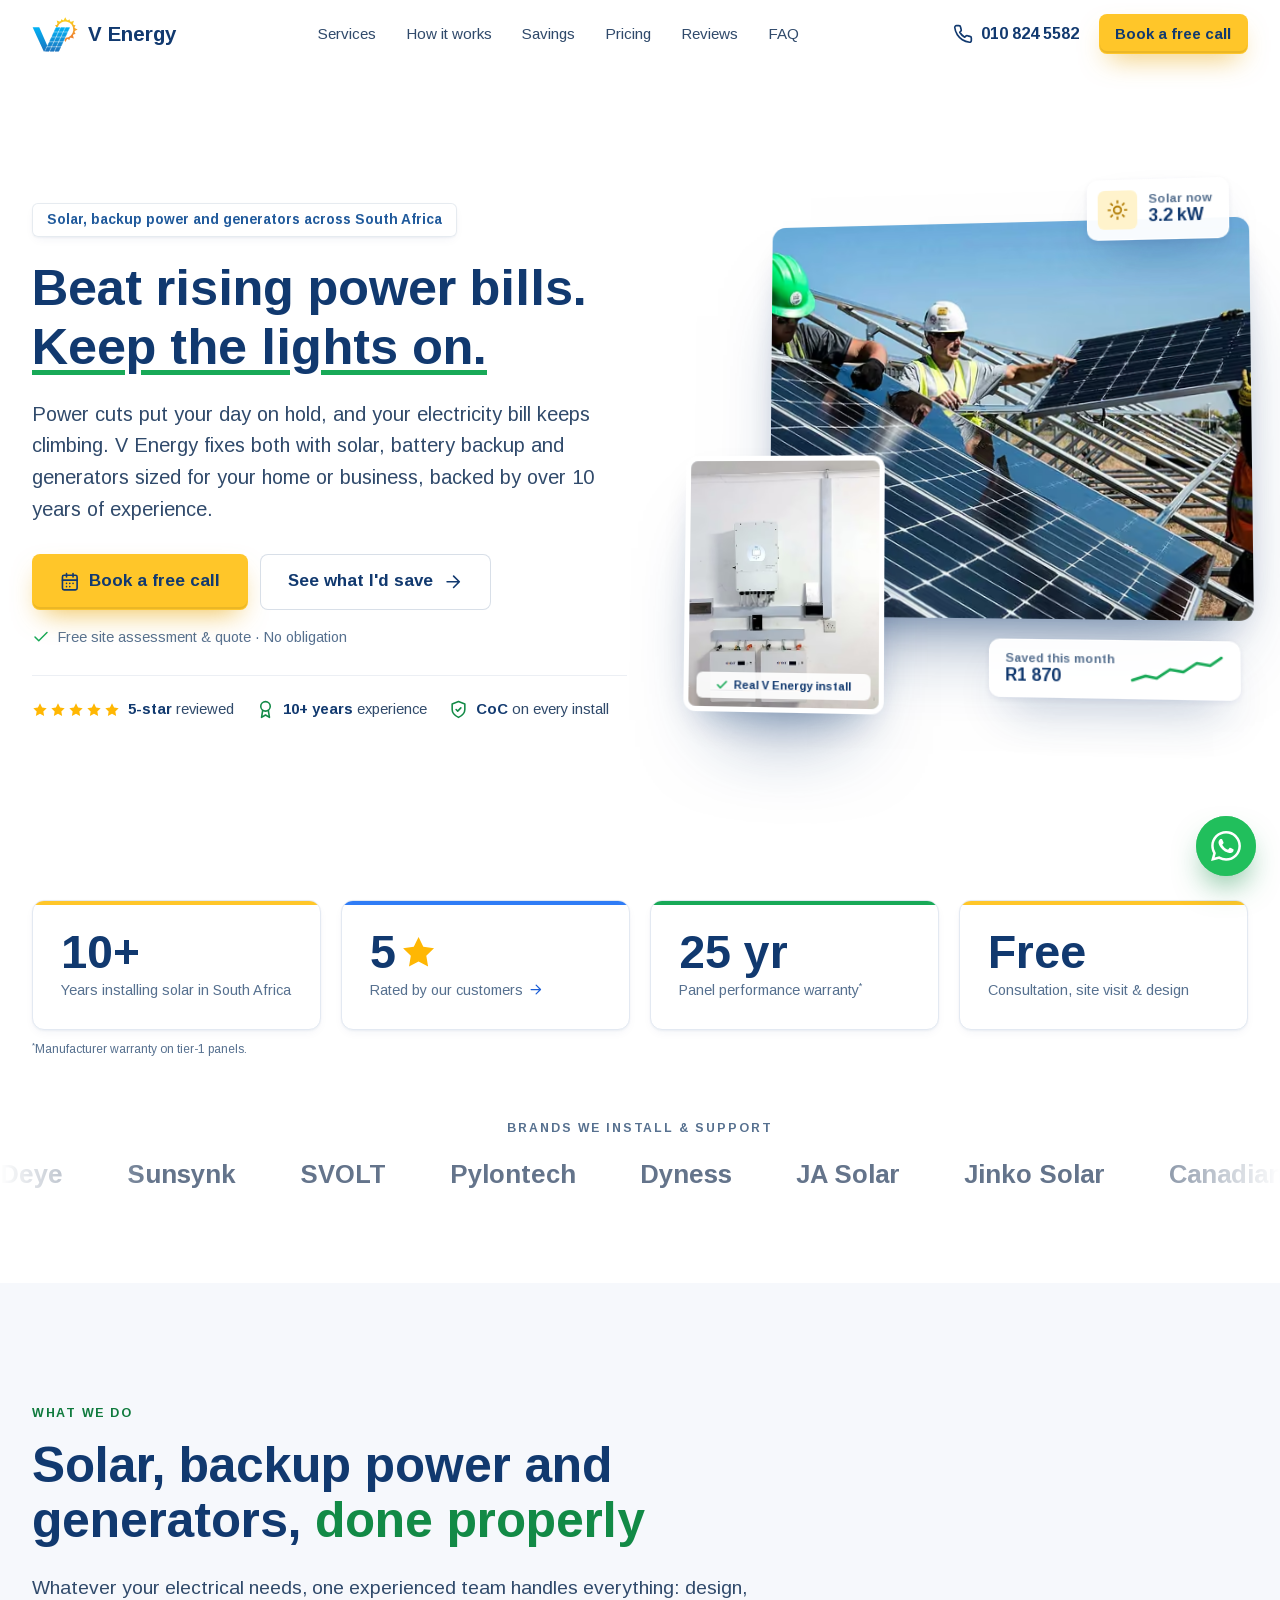
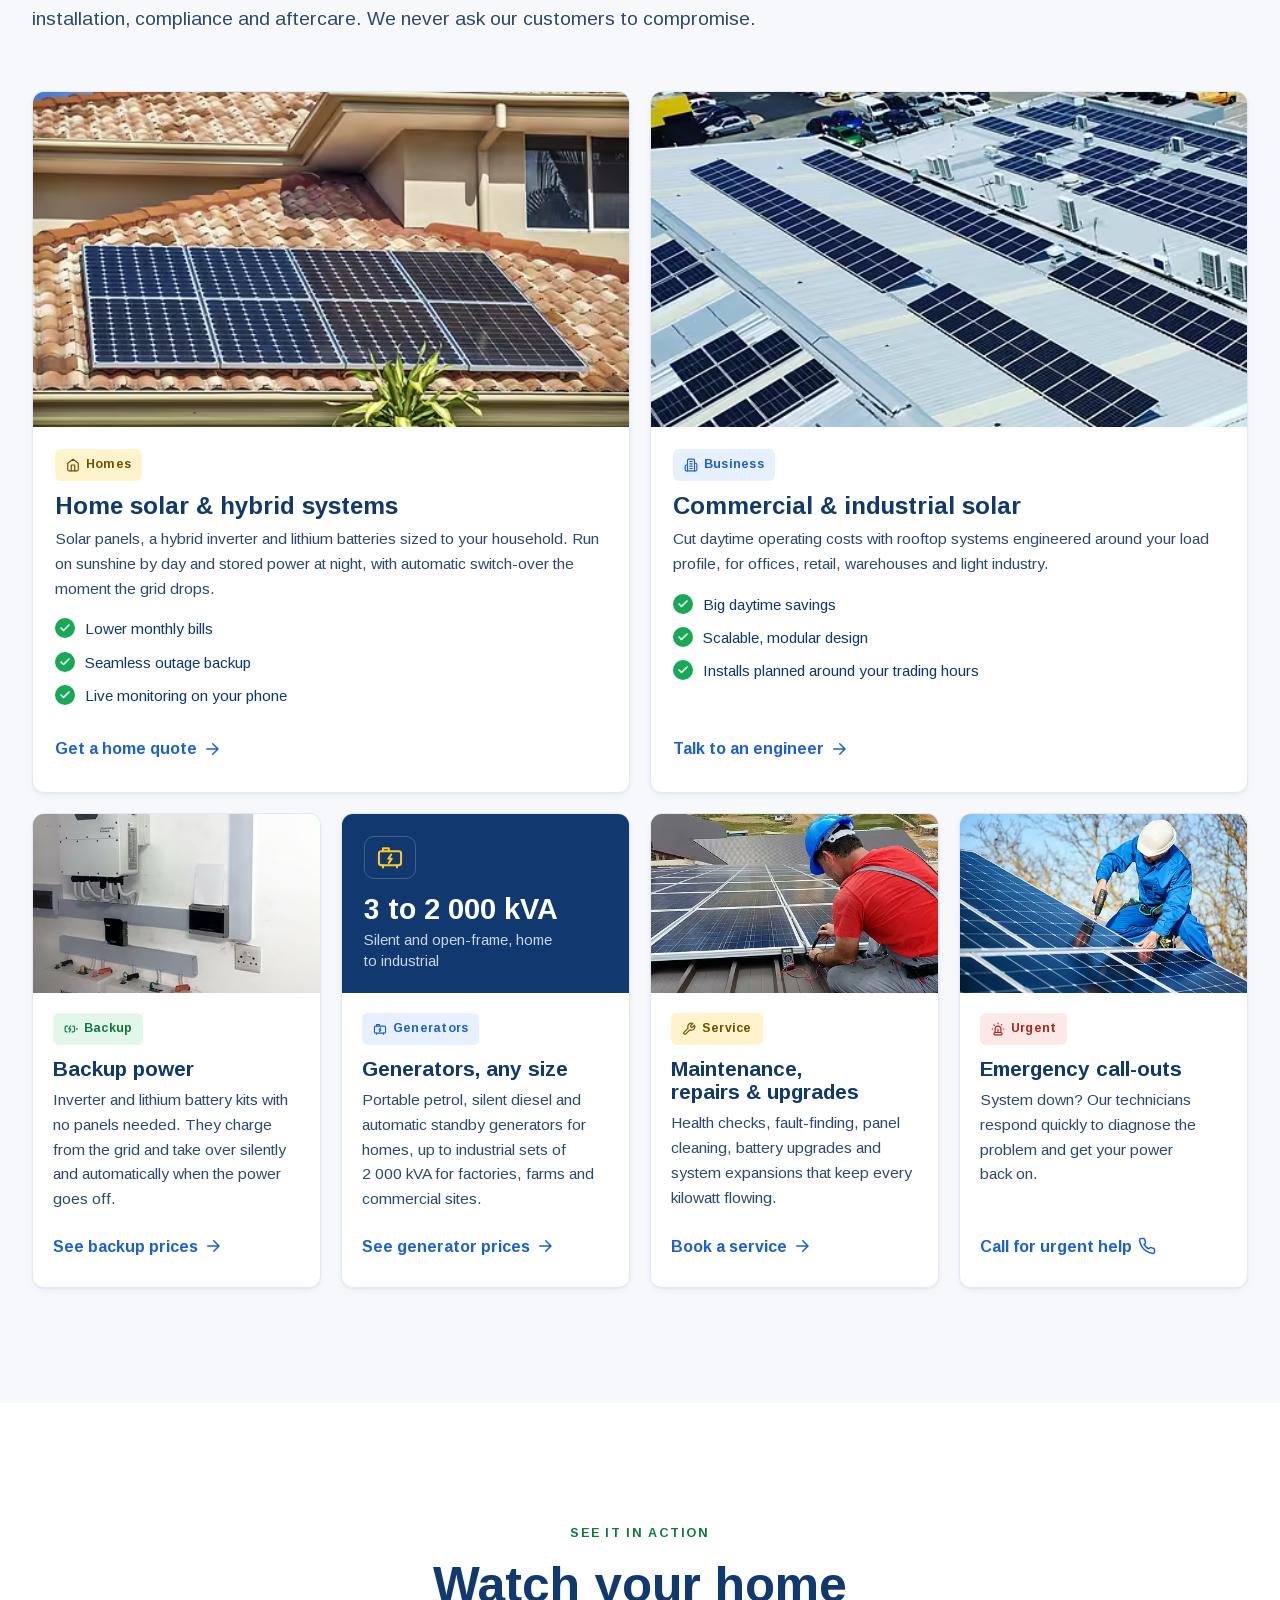
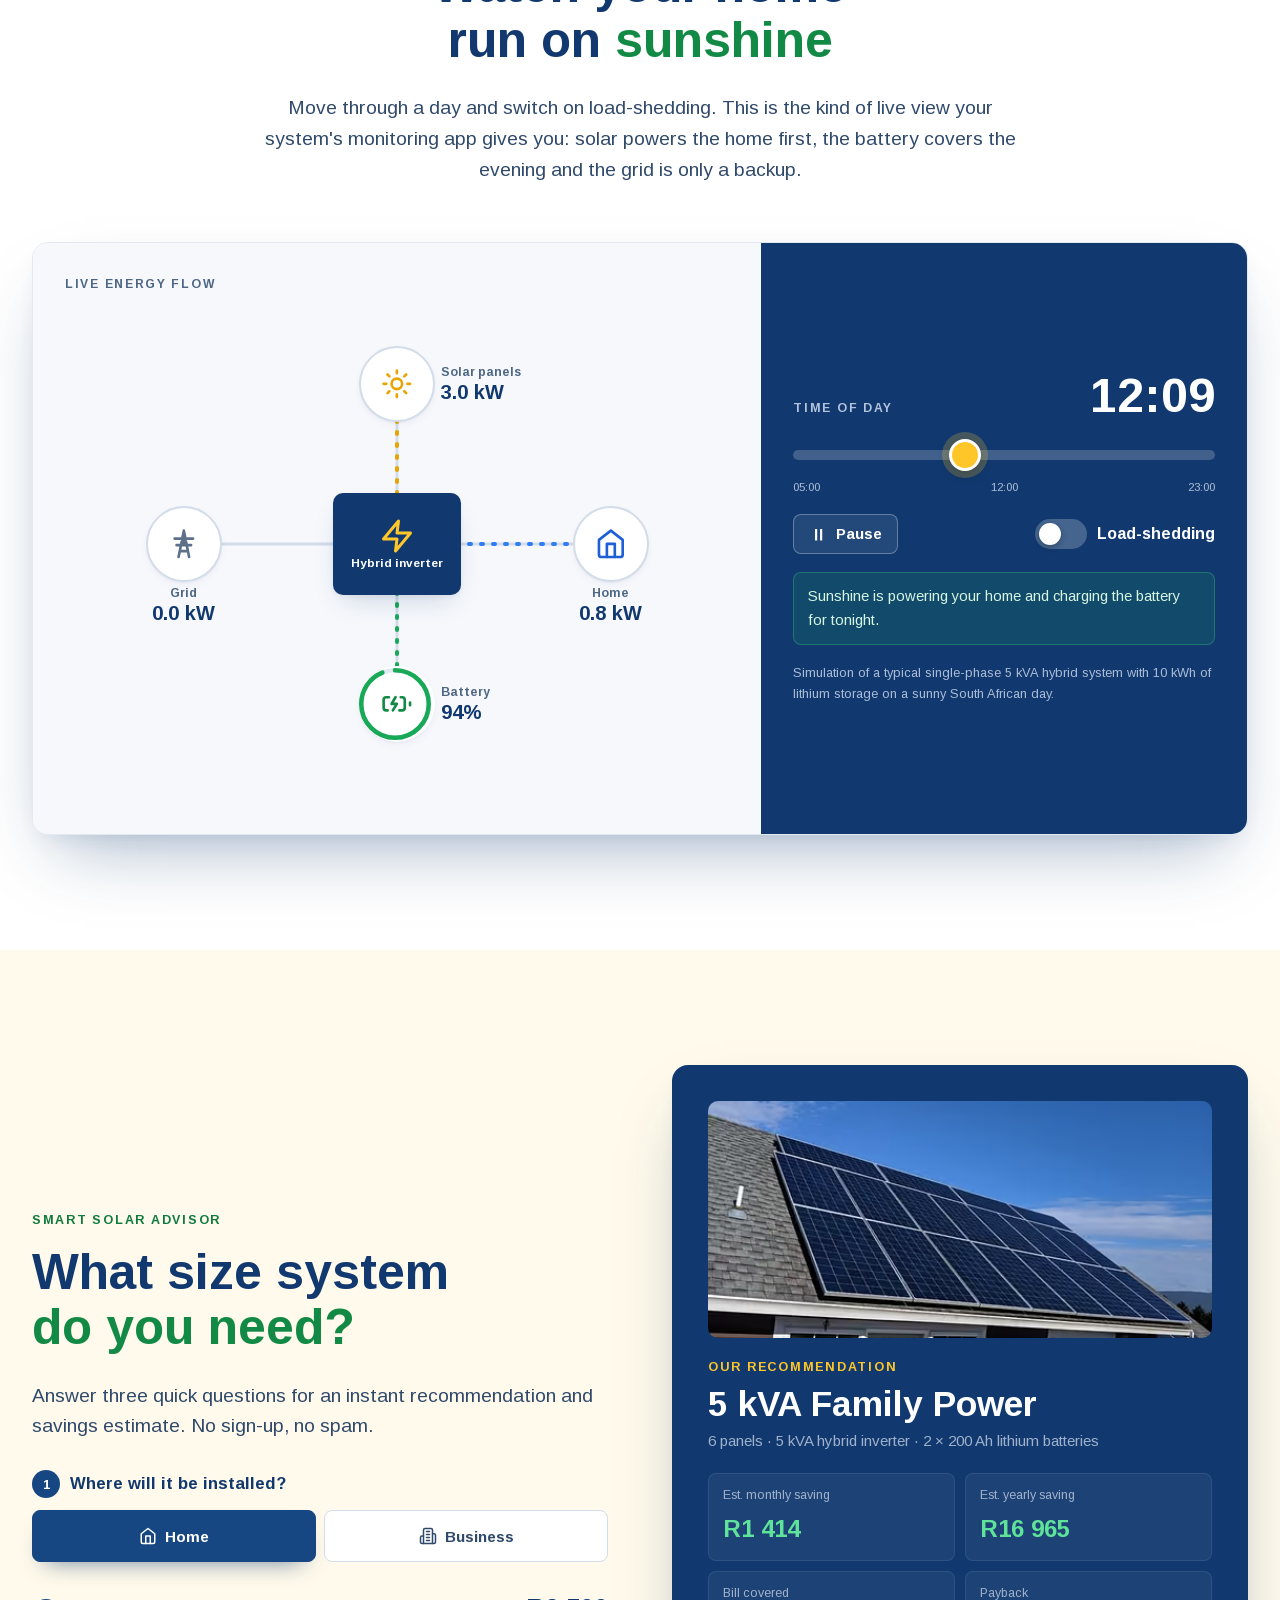
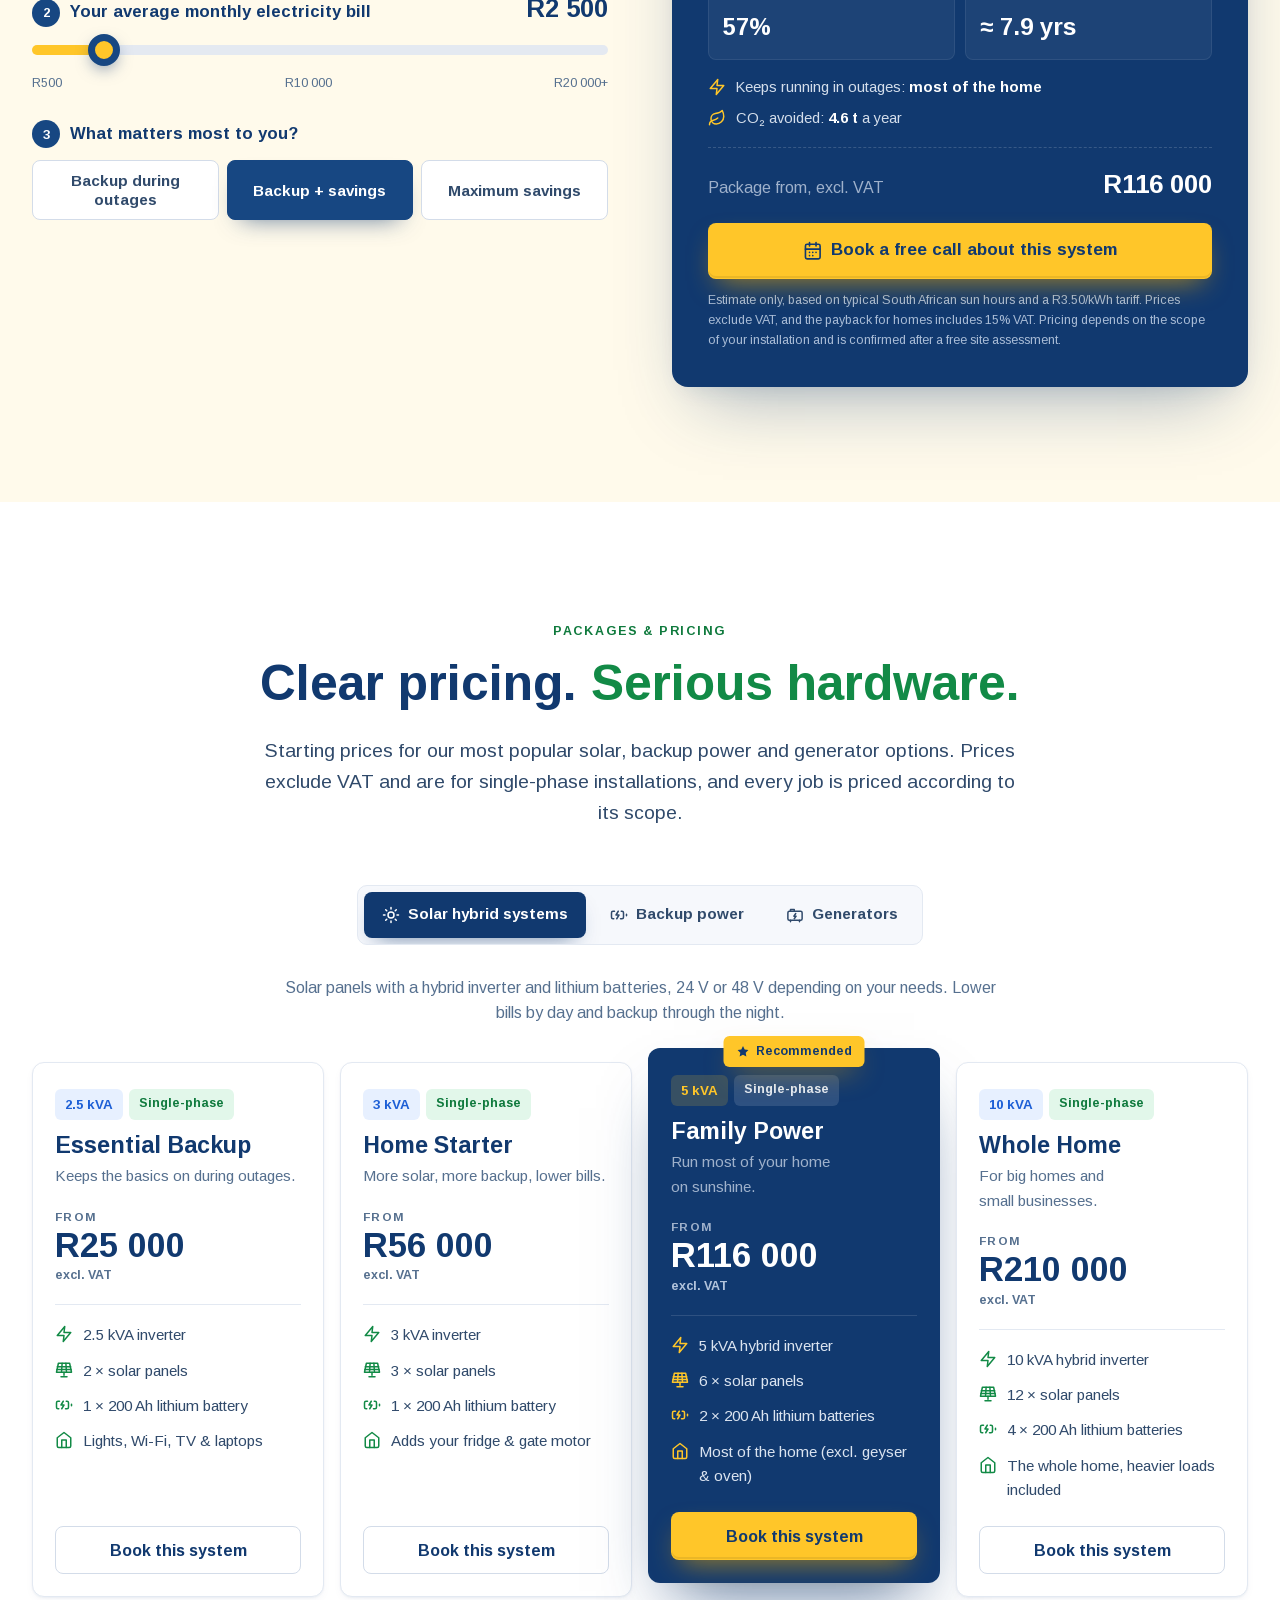
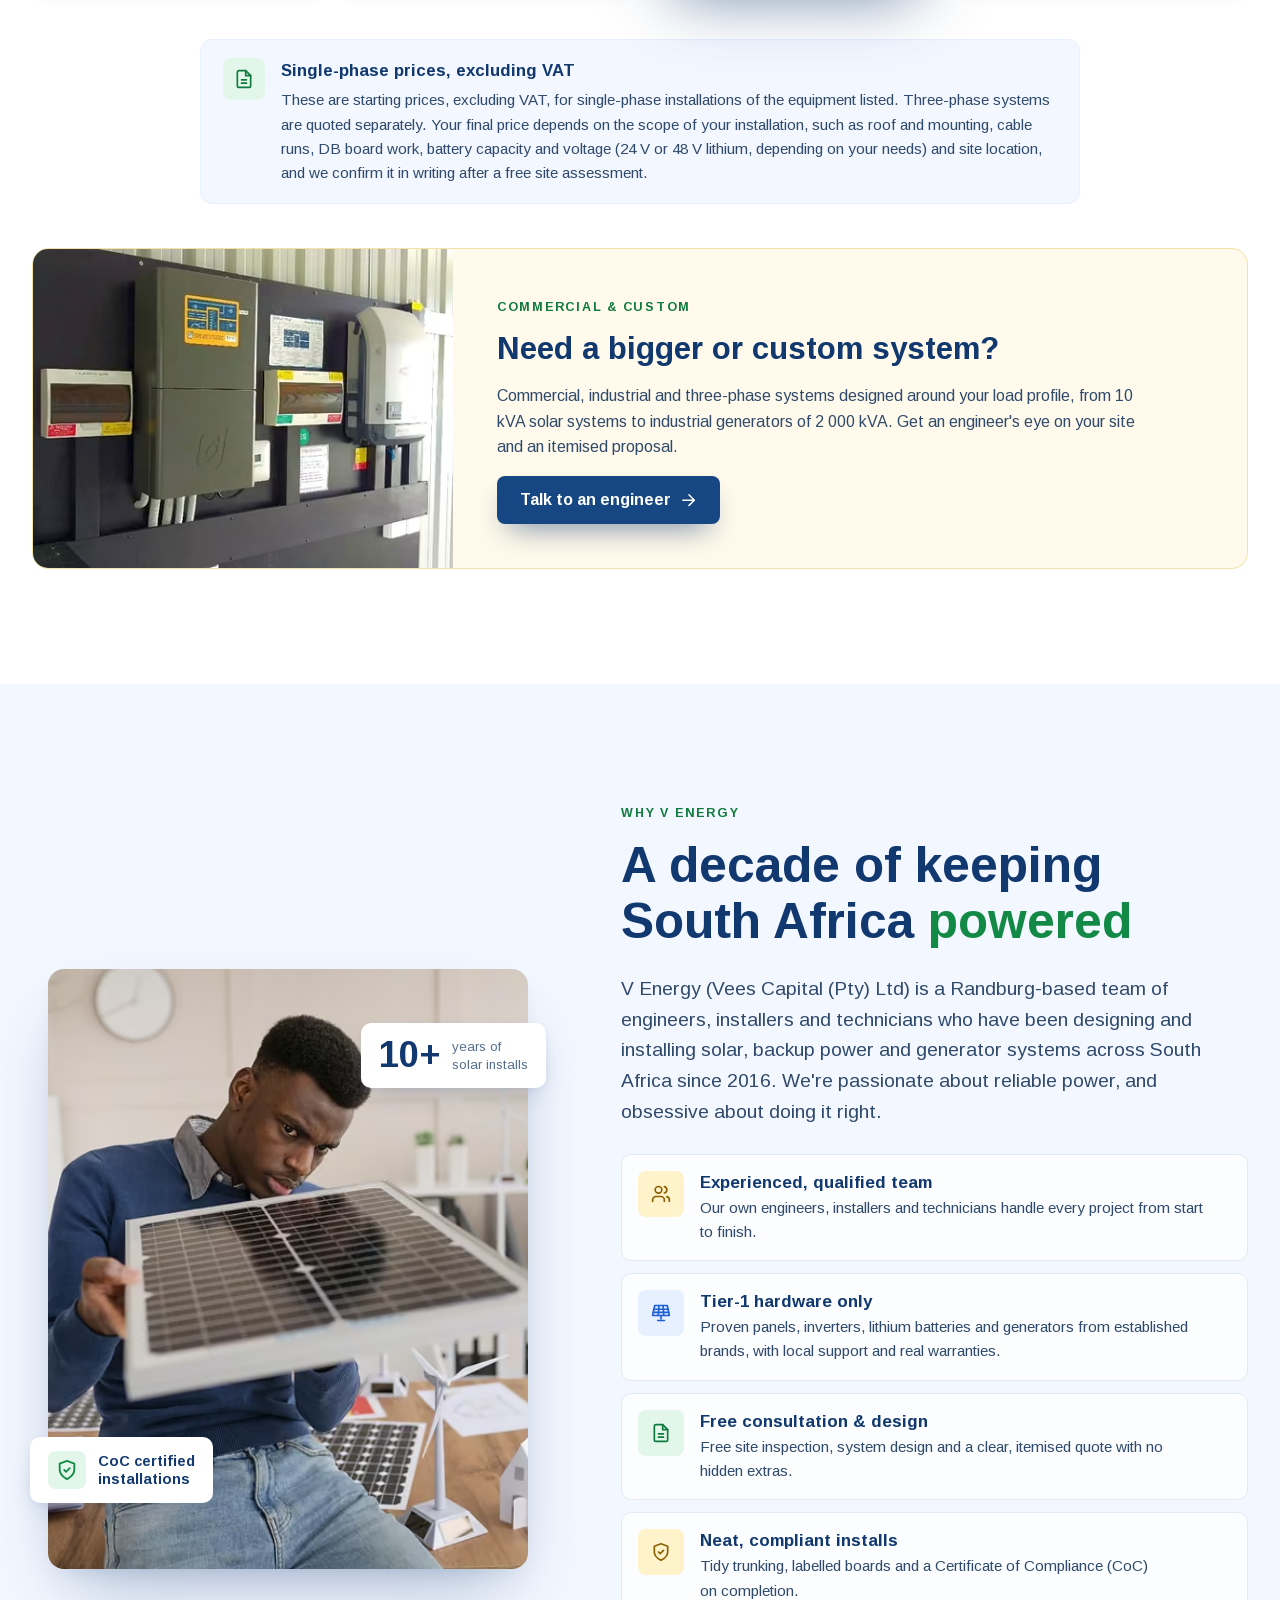
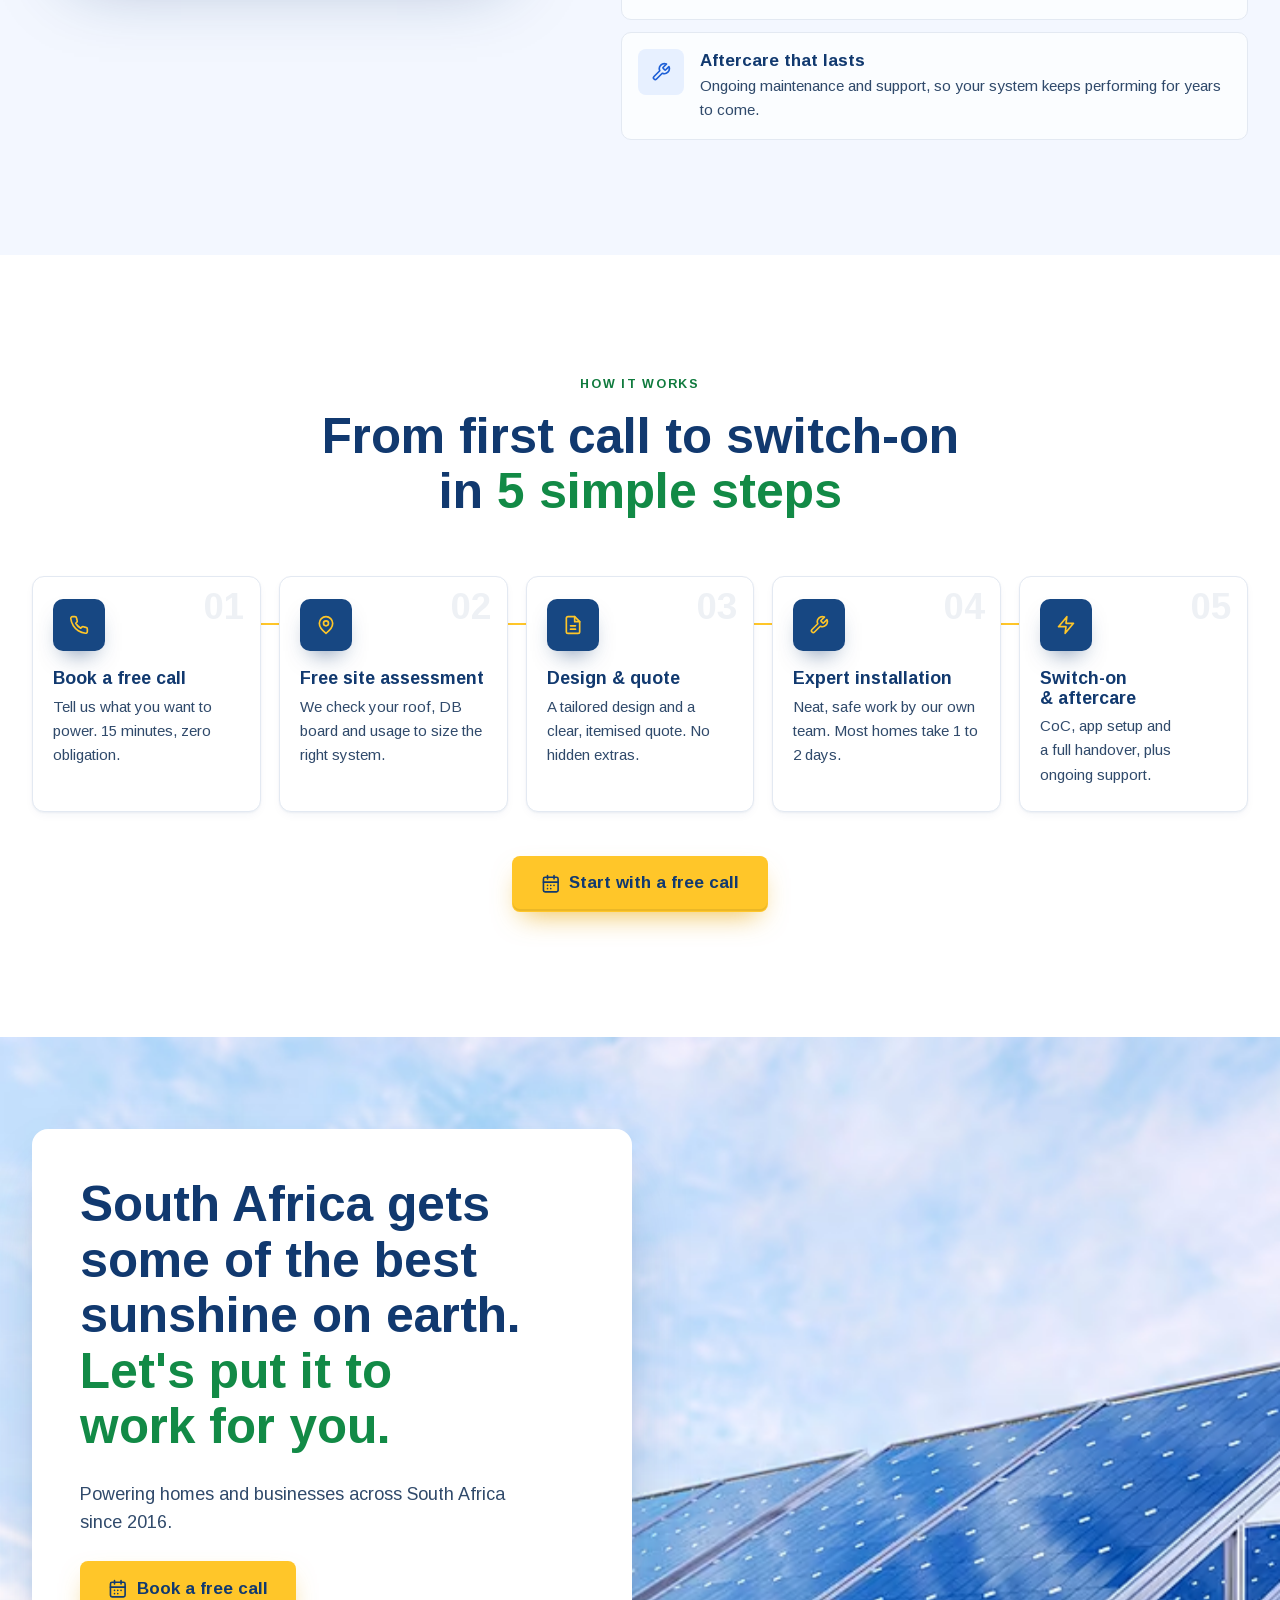
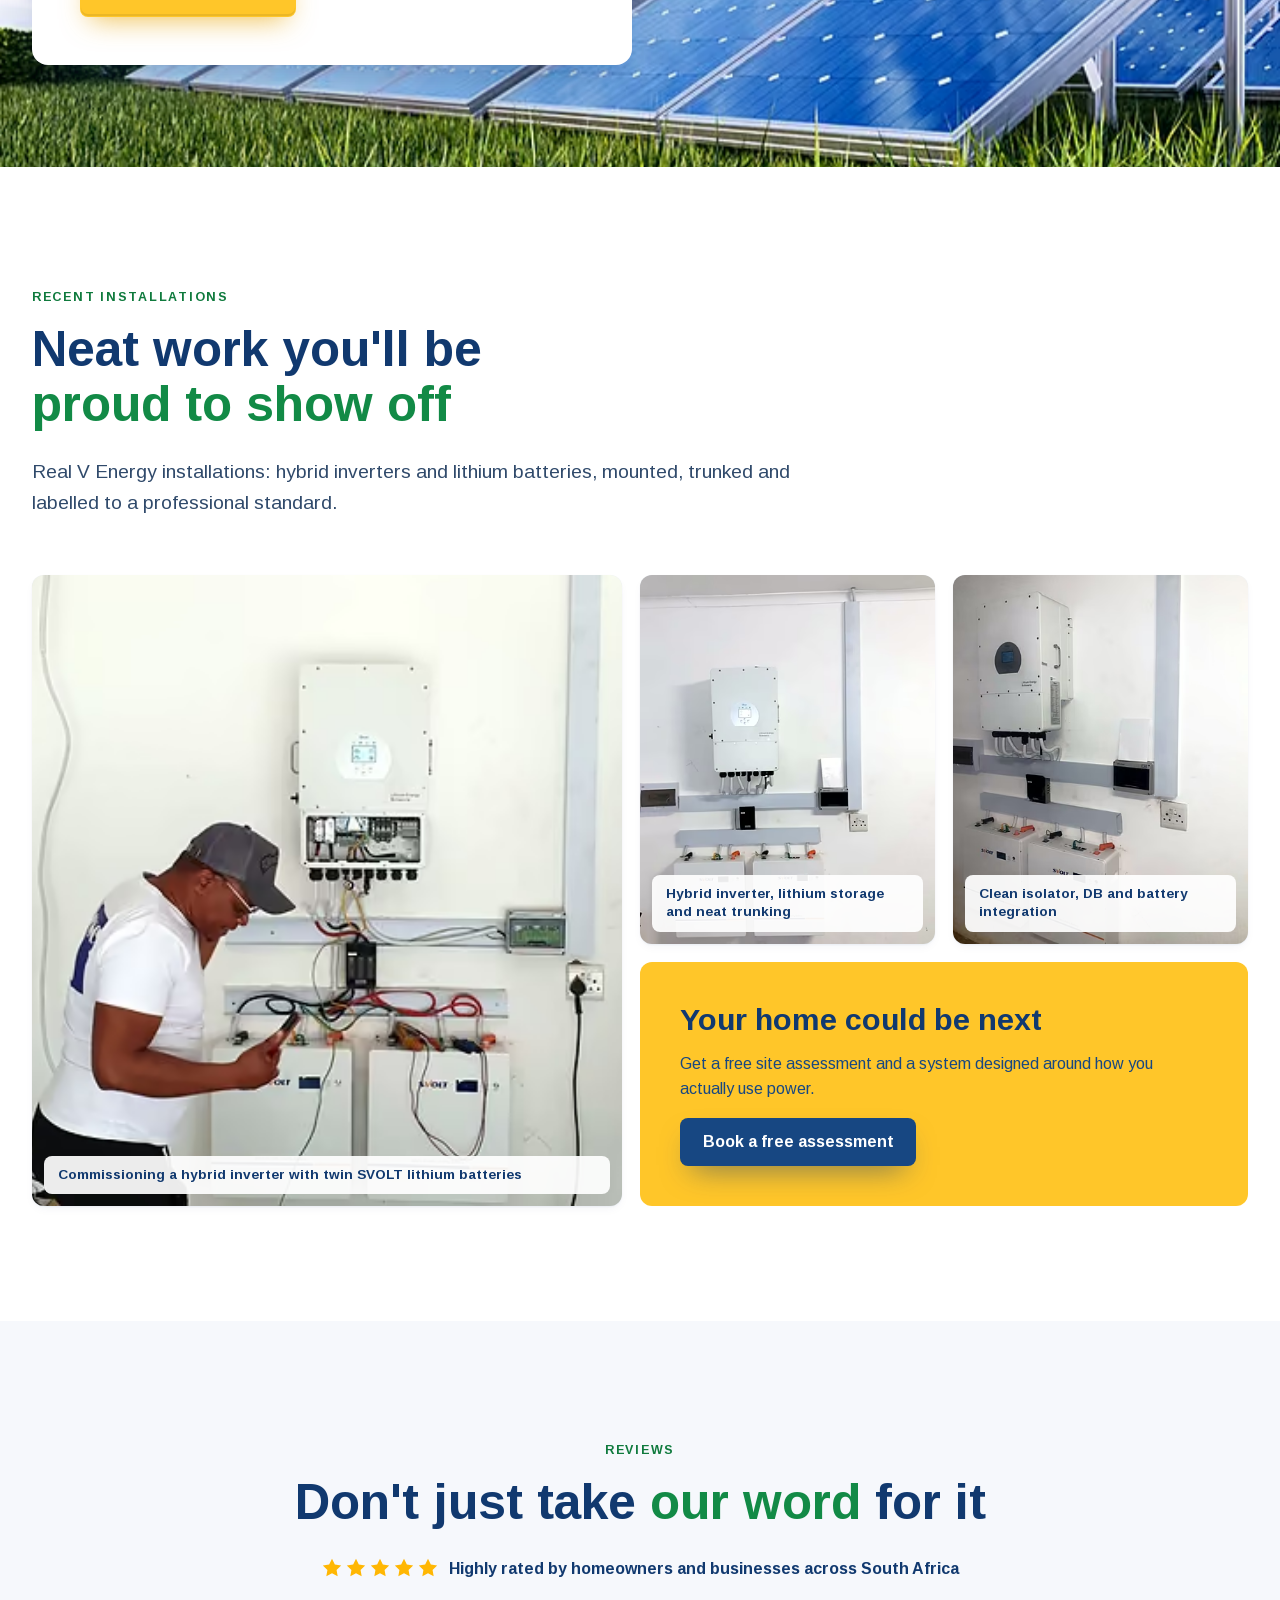
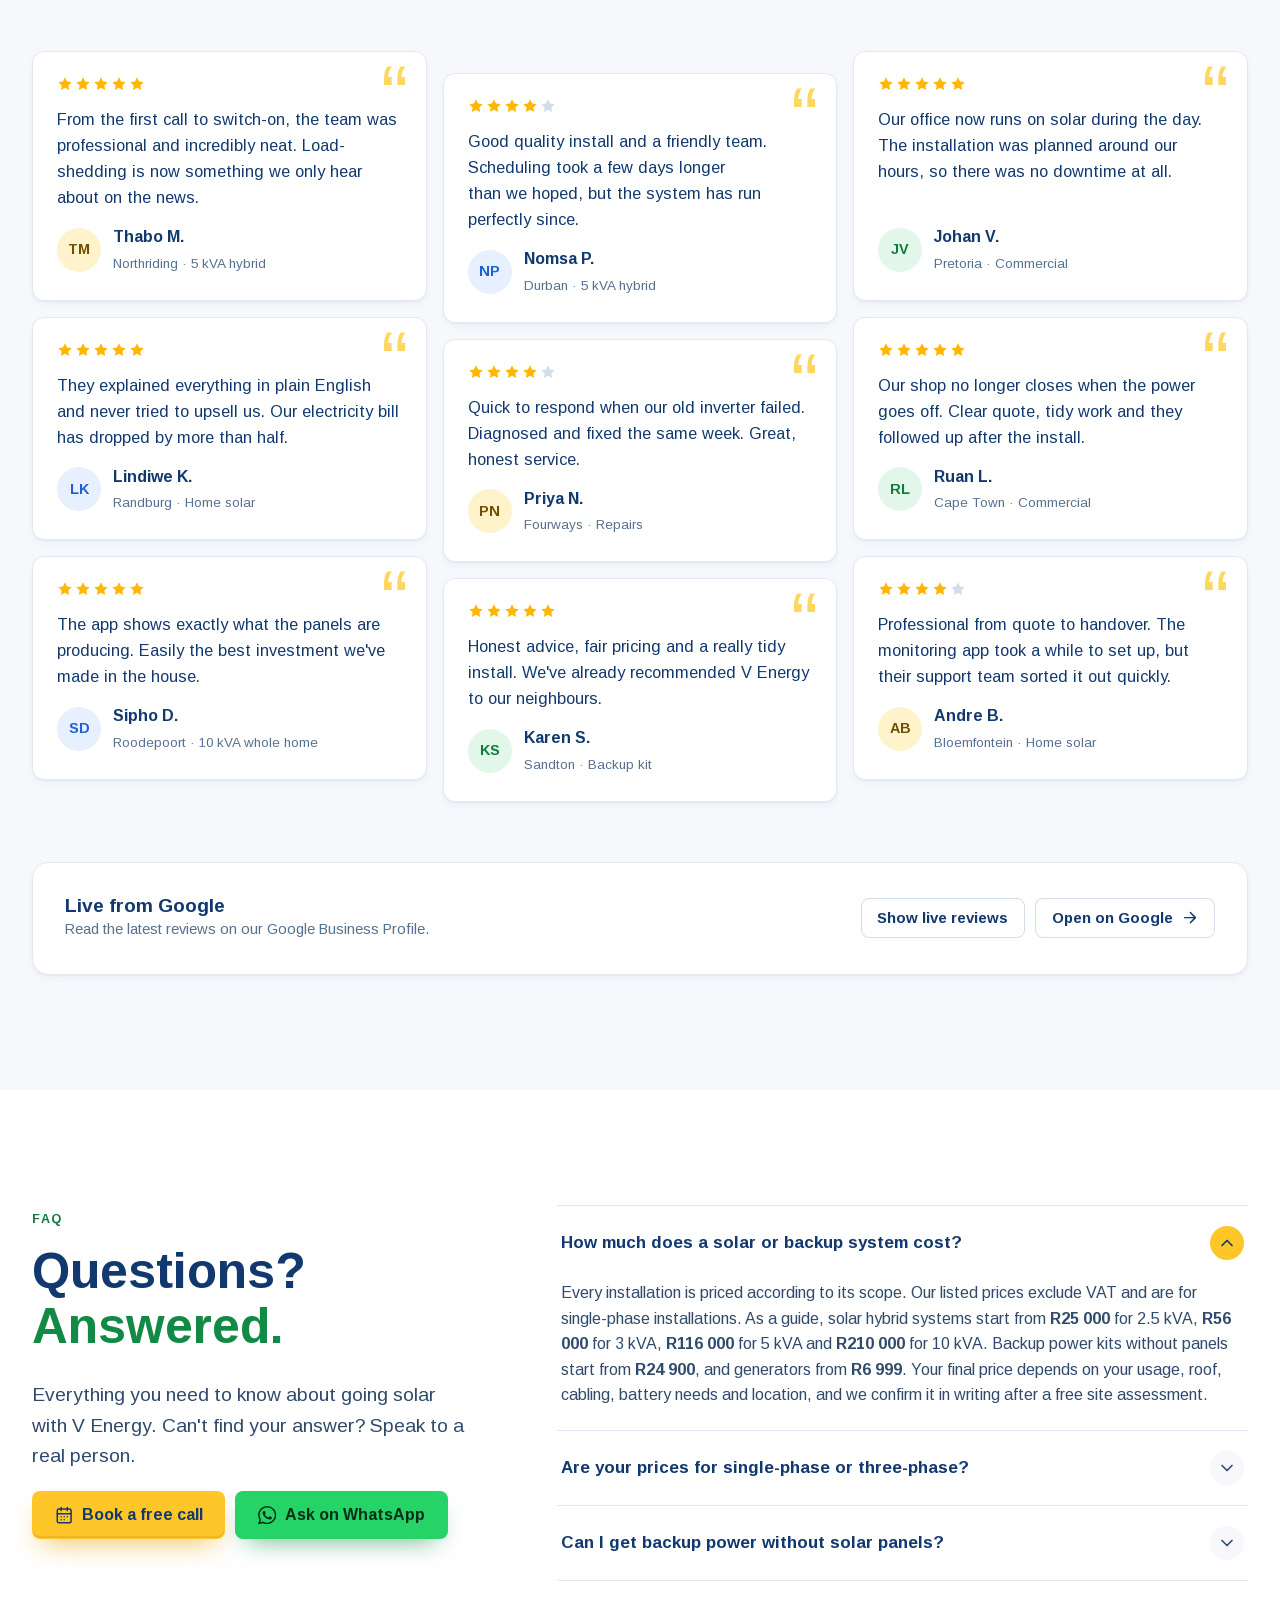
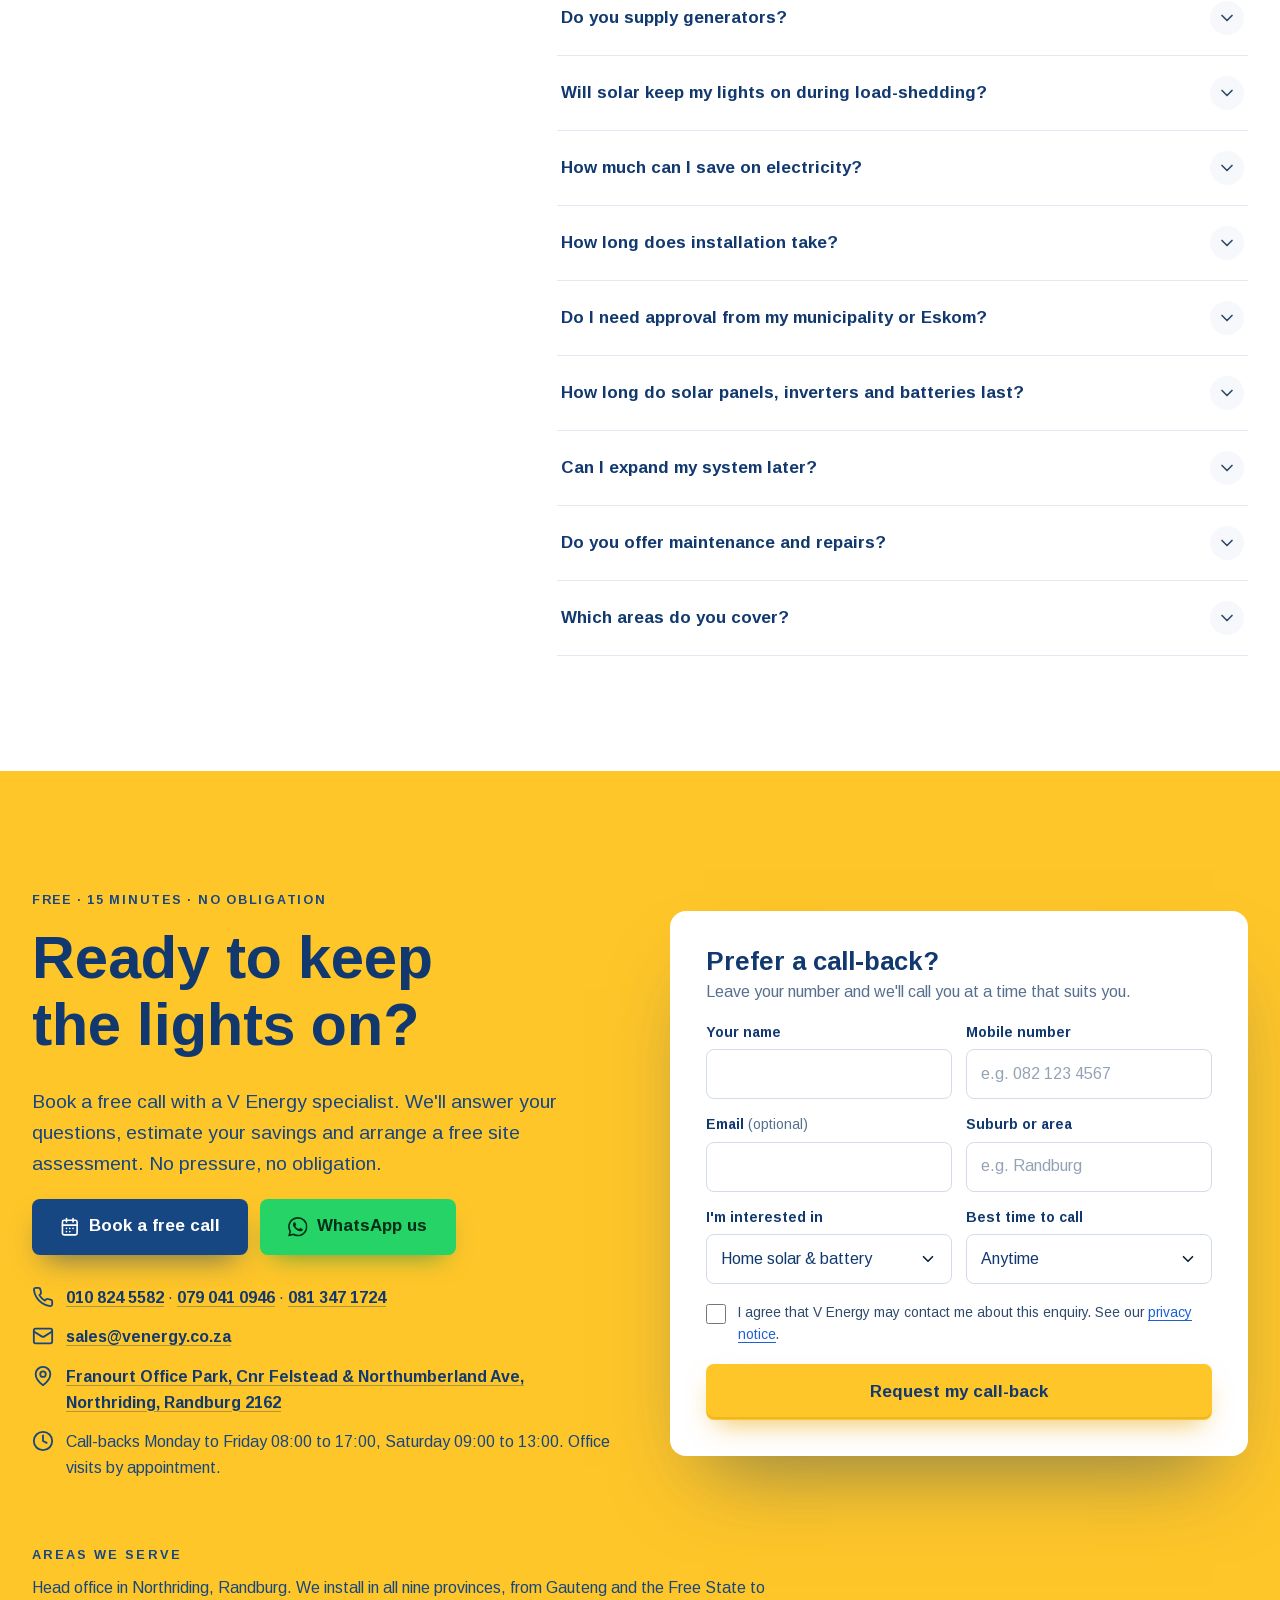
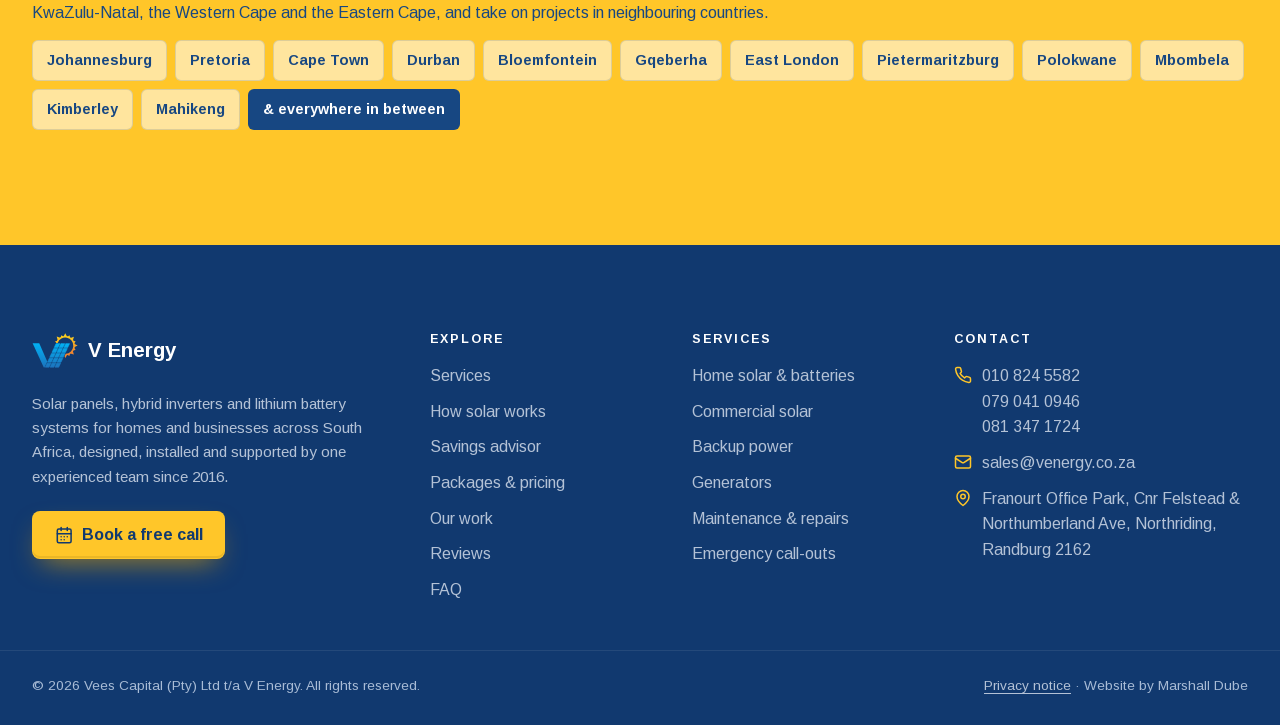
==== commit 97c3482b: "Switch to Arial, open up the hero title, and add a back-to-top arrow - Use Arial site-wide. Windows," ====
--- a/index.html
+++ b/index.html
@@ -33,11 +33,19 @@
   <link rel="apple-touch-icon" href="apple-touch-icon.png">
   <link rel="manifest" href="site.webmanifest">
 
-  <link rel="preload" href="assets/fonts/sora-latin.woff2" as="font" type="font/woff2" crossorigin>
-  <link rel="preload" href="assets/fonts/inter-latin.woff2" as="font" type="font/woff2" crossorigin>
-  <link rel="stylesheet" href="assets/css/styles.css?v=2026103003">
+  <script>
+    // Arial is built into Windows, Mac and iPhone. Other devices (mostly Android) use its twin Arimo,
+    // so fetch that early and the first paint is already in the right font.
+    if (!/Windows|Macintosh|iPhone|iPad|iPod/.test(navigator.userAgent)) {
+      const font = document.createElement('link');
+      font.rel = 'preload'; font.as = 'font'; font.type = 'font/woff2'; font.crossOrigin = '';
+      font.href = 'assets/fonts/arimo-latin.woff2';
+      document.head.appendChild(font);
+    }
+  </script>
+  <link rel="stylesheet" href="assets/css/styles.css?v=2026103004">
   <script>document.documentElement.classList.add('js')</script>
-  <script src="assets/js/main.js?v=2026103003" defer></script>
+  <script src="assets/js/main.js?v=2026103004" defer></script>
 
   <script type="application/ld+json">
   {
@@ -158,6 +166,7 @@
     <symbol id="i-clock" viewBox="0 0 24 24"><circle cx="12" cy="12" r="10"/><path d="M12 6v6l4 2"/></symbol>
     <symbol id="i-x" viewBox="0 0 24 24"><path d="M18 6 6 18M6 6l12 12"/></symbol>
     <symbol id="i-chevron" viewBox="0 0 24 24"><path d="m6 9 6 6 6-6"/></symbol>
+    <symbol id="i-up" viewBox="0 0 24 24"><path d="M12 19V5M5 12l7-7 7 7"/></symbol>
     <symbol id="i-plus" viewBox="0 0 24 24"><path d="M12 5v14M5 12h14"/></symbol>
     <symbol id="i-play" viewBox="0 0 24 24"><path d="M7 4v16l13-8z"/></symbol>
     <symbol id="i-pause" viewBox="0 0 24 24"><path d="M7 4h3v16H7zM14 4h3v16h-3z"/></symbol>
@@ -176,7 +185,7 @@
   <div class="scroll-progress" aria-hidden="true"><span></span></div>
 
   <!-- ============ HEADER ============ -->
-  <header class="site-header" id="top">
+  <header class="site-header">
     <div class="container header-bar">
       <a class="brand" href="#top" aria-label="V Energy, back to top">
         <svg class="brand-mark" aria-hidden="true"><use href="#i-vmark"/></svg>
@@ -239,7 +248,7 @@
             <span class="hero-kicker">Solar, backup power and generators across South Africa</span>
             Beat rising power bills. <span class="hl">Keep the lights&nbsp;on.</span>
           </h1>
-          <p class="hero-lead">For over 10 years, V Energy has supplied and installed solar hybrid systems, inverter and battery backup, and generators for homes and businesses across South Africa, so outages and tariff hikes stop being your problem.</p>
+          <p class="hero-lead">Power cuts put your day on hold, and your electricity bill keeps climbing. V Energy fixes both with solar, battery backup and generators sized for your home or business, backed by over 10 years of experience.</p>
           <div class="hero-ctas">
             <a class="btn btn-primary btn-lg" href="#callback" data-book data-source="Hero">
               <svg class="i" aria-hidden="true"><use href="#i-calendar"/></svg>Book a free call
@@ -297,14 +306,14 @@
           </li>
           <li data-reveal style="--d: 80ms">
             <strong>5<svg class="i star-i" aria-hidden="true"><use href="#i-star"/></svg></strong>
-            <span>Rated by our customers</span>
+            <a class="stat-link" href="#reviews"><span class="sr-only">5 stars. </span>Rated by our <span class="nw">customers<svg class="i" aria-hidden="true"><use href="#i-arrow"/></svg></span></a>
           </li>
           <li data-reveal style="--d: 160ms">
             <strong><span data-count="25">25</span>&nbsp;yr</strong>
             <span>Panel performance warranty<sup>*</sup></span>
           </li>
           <li data-reveal style="--d: 240ms">
-            <strong>R0</strong>
+            <strong>Free</strong>
             <span>Consultation, site visit &amp; design</span>
           </li>
         </ul>
@@ -1274,6 +1283,8 @@
     </a>
   </footer>
 
+  <a class="to-top" href="#top" aria-label="Back to top"><svg class="i" aria-hidden="true"><use href="#i-up"/></svg></a>
+
   <!-- ============ STICKY MOBILE ACTIONS ============ -->
   <nav class="action-bar" aria-label="Quick contact">
     <a class="ab-btn" href="tel:+27108245582" data-track="call_click"><svg class="i" aria-hidden="true"><use href="#i-phone"/></svg><span>Call</span></a>
--- a/assets/css/styles.css
+++ b/assets/css/styles.css
@@ -4,22 +4,23 @@
    blue for ink and dark surfaces, with green accents.
    ========================================================================== */
 
+/* The site font is Arial. Windows, macOS and iOS have it built in, so local() picks it up and nothing
+   downloads. Android and Linux don't include Arial; they get Arimo, a free font drawn to Arial's exact
+   letter widths (SIL Open Font License, see assets/fonts/OFL.txt), so the layout is the same everywhere. */
 @font-face {
-  font-family: "Sora";
-  src: url("../fonts/sora-latin.woff2") format("woff2");
-  font-weight: 500 800;
+  font-family: "Arial";
+  src: local("Arial"), local("ArialMT"), url("../fonts/arimo-latin.woff2") format("woff2");
+  font-weight: 400;
   font-style: normal;
   font-display: swap;
-  unicode-range: U+0000-00FF, U+0131, U+0152-0153, U+02BB-02BC, U+02C6, U+02DA, U+02DC, U+0304, U+0308, U+0329, U+2000-206F, U+20AC, U+2122, U+2191, U+2193, U+2212, U+2215, U+FEFF, U+FFFD;
 }
 
 @font-face {
-  font-family: "Inter";
-  src: url("../fonts/inter-latin.woff2") format("woff2");
-  font-weight: 400 700;
+  font-family: "Arial";
+  src: local("Arial Bold"), local("Arial-BoldMT"), url("../fonts/arimo-latin.woff2") format("woff2");
+  font-weight: 700;
   font-style: normal;
   font-display: swap;
-  unicode-range: U+0000-00FF, U+0131, U+0152-0153, U+02BB-02BC, U+02C6, U+02DA, U+02DC, U+0304, U+0308, U+0329, U+2000-206F, U+20AC, U+2122, U+2191, U+2193, U+2212, U+2215, U+FEFF, U+FFFD;
 }
 
 :root {
@@ -68,8 +69,8 @@
   --radius-lg: 12px;
   --radius-xl: 16px;
 
-  --font-display: "Sora", ui-sans-serif, system-ui, -apple-system, "Segoe UI", Roboto, Arial, sans-serif;
-  --font-body: "Inter", ui-sans-serif, system-ui, -apple-system, "Segoe UI", Roboto, Arial, sans-serif;
+  --font-display: Arial, Helvetica, sans-serif;
+  --font-body: Arial, Helvetica, sans-serif;
 
   --container: 1240px;
   --gutter: clamp(16px, 4vw, 32px);
@@ -119,7 +120,7 @@
   font-family: var(--font-display);
   font-weight: 700;
   line-height: 1.12;
-  letter-spacing: -.022em;
+  letter-spacing: 0;
   color: var(--ink);
   text-wrap: balance;
 }
@@ -215,7 +216,7 @@
   font-size: 1rem;
   font-weight: 600;
   line-height: 1.1;
-  letter-spacing: -.005em;
+  letter-spacing: 0;
   text-decoration: none;
   white-space: nowrap;
   overflow: hidden;
@@ -313,7 +314,7 @@
   font-family: var(--font-display);
   font-size: 1.28rem;
   font-weight: 700;
-  letter-spacing: -.03em;
+  letter-spacing: 0;
   text-decoration: none;
 }
 .brand:hover { color: var(--ink); }
@@ -406,7 +407,7 @@
   font-family: var(--font-display);
   font-size: 1.4rem;
   font-weight: 600;
-  letter-spacing: -.02em;
+  letter-spacing: 0;
   text-decoration: none;
 }
 .mm-list a::after { content: "→"; color: var(--muted); font-weight: 400; }
@@ -481,13 +482,16 @@
   align-items: center;
 }
 
+/* Sized so "Keep the lights on." always fits on one line and, from large phones up,
+   "Beat rising power bills." does too: two short lines instead of a stack of words. */
 .hero-title {
-  margin-bottom: 20px;
-  font-size: clamp(2.35rem, 1.15rem + 4.7vw, 4.6rem);
-  font-weight: 800;
-  line-height: 1.04;
-  letter-spacing: -.038em;
-}
+  margin-bottom: 22px;
+  font-size: clamp(2.1rem, 1.2rem + 3.4vw, 3.35rem);
+  font-weight: 700;
+  line-height: 1.16;
+  letter-spacing: 0;
+}
+.hero-title .hl { display: block; }
 
 .hero-kicker {
   display: flex;
@@ -682,6 +686,8 @@
   .hero { min-height: min(100vh, 980px); display: flex; align-items: center; }
   .hero > .container { width: 100%; }
   .hero-inner { grid-template-columns: minmax(0, 1.04fr) minmax(0, .96fr); }
+  /* the text column is about half the screen here, so the title scales with it */
+  .hero-title { font-size: clamp(2.9rem, 4.5vw - 7px, 3.35rem); }
 }
 
 /* ---------- Trust strip ---------- */
@@ -721,17 +727,26 @@
 .stats strong {
   display: flex;
   align-items: center;
-  gap: 4px;
   color: var(--ink);
   font-family: var(--font-display);
   font-size: clamp(1.9rem, 1.35rem + 2.1vw, 2.9rem);
   font-weight: 800;
   line-height: 1;
-  letter-spacing: -.035em;
+  letter-spacing: 0;
   font-variant-numeric: tabular-nums;
 }
 .stats li > span { color: var(--muted); font-size: .9rem; line-height: 1.35; }
-.star-i { width: .8em; height: .8em; color: var(--yellow-500); }
+/* the rating card is one big link down to the reviews */
+.stats .stat-link { color: var(--muted); font-size: .9rem; line-height: 1.35; text-decoration: none; }
+.stats .stat-link::after { content: ""; position: absolute; inset: 0; border-radius: var(--radius-lg); transition: box-shadow .2s; }
+.stats .stat-link .nw { white-space: nowrap; }
+.stats .stat-link .i { display: inline-block; width: 15px; height: 15px; margin-left: 5px; color: var(--blue-600); vertical-align: -2px; transition: transform .2s var(--ease); }
+.stats .stat-link:hover { color: var(--ink); }
+.stats .stat-link:hover::after { box-shadow: inset 0 0 0 1px var(--blue-500); }
+.stats .stat-link:hover .i { transform: translateX(3px); }
+.stats .stat-link:focus-visible { outline: none; }
+.stats .stat-link:focus-visible::after { outline: 3px solid var(--blue-500); outline-offset: -3px; }
+.star-i { width: .8em; height: .8em; margin-left: 4px; color: var(--yellow-500); }
 .trust-foot { margin: 10px 0 0; color: var(--muted); font-size: .75rem; }
 
 .marquee { margin-top: clamp(36px, 5vw, 60px); }
@@ -764,7 +779,7 @@
   font-family: var(--font-display);
   font-size: clamp(1.1rem, .9rem + 1vw, 1.6rem);
   font-weight: 700;
-  letter-spacing: -.02em;
+  letter-spacing: 0;
   white-space: nowrap;
   transition: color .2s;
 }
@@ -821,7 +836,7 @@
 }
 .gen-ic .i { width: 28px; height: 28px; stroke-width: 1.75; }
 .svc .gen-range { margin: 0; color: #c9d6e8; font-size: .92rem; line-height: 1.4; }
-.svc .gen-range strong { display: block; margin-bottom: 4px; color: #fff; font-family: var(--font-display); font-size: clamp(1.45rem, 1.2rem + .9vw, 1.8rem); font-weight: 700; letter-spacing: -.02em; line-height: 1.15; }
+.svc .gen-range strong { display: block; margin-bottom: 4px; color: #fff; font-family: var(--font-display); font-size: clamp(1.45rem, 1.2rem + .9vw, 1.8rem); font-weight: 700; letter-spacing: 0; line-height: 1.15; }
 @media (max-width: 699px) {
   .svc-media--gen { aspect-ratio: 2 / 1; }
 }
@@ -1001,7 +1016,7 @@
   font-family: var(--font-display);
   font-size: clamp(1rem, .9rem + .5vw, 1.25rem);
   font-weight: 700;
-  letter-spacing: -.01em;
+  letter-spacing: 0;
   font-variant-numeric: tabular-nums;
 }
 
@@ -1038,7 +1053,7 @@
   font-size: clamp(2.2rem, 1.7rem + 2vw, 3rem);
   font-weight: 700;
   line-height: 1;
-  letter-spacing: -.03em;
+  letter-spacing: 0;
   font-variant-numeric: tabular-nums;
 }
 
@@ -1173,7 +1188,7 @@
   font-family: var(--font-display);
   font-size: 1.6rem;
   font-weight: 800;
-  letter-spacing: -.02em;
+  letter-spacing: 0;
   font-variant-numeric: tabular-nums;
 }
 
@@ -1281,7 +1296,7 @@
   font-family: var(--font-display);
   font-size: clamp(1.2rem, 1.05rem + .7vw, 1.5rem);
   font-weight: 700;
-  letter-spacing: -.02em;
+  letter-spacing: 0;
   font-variant-numeric: tabular-nums;
 }
 .result-stats div:nth-child(-n+2) dd { color: #5fe39a; }
@@ -1301,7 +1316,7 @@
   border-top: 1px dashed rgba(255, 255, 255, .16);
 }
 .result-price span { color: #9fb1cb; }
-.result-price strong { color: #fff; font-family: var(--font-display); font-size: 1.6rem; letter-spacing: -.02em; }
+.result-price strong { color: #fff; font-family: var(--font-display); font-size: 1.6rem; letter-spacing: 0; }
 .result-card .fineprint { color: #a9bcd6; font-size: .78rem; }
 .result-card .btn { white-space: normal; text-align: center; }
 
@@ -1444,7 +1459,7 @@
   font-size: 2.15rem;
   font-weight: 800;
   line-height: 1.1;
-  letter-spacing: -.035em;
+  letter-spacing: 0;
 }
 .pkg-list {
   display: grid;
@@ -1576,7 +1591,7 @@
   box-shadow: var(--shadow-md);
 }
 .fb-1 { top: 9%; right: -18px; }
-.fb-1 strong { color: var(--ink); font-family: var(--font-display); font-size: 2.3rem; font-weight: 800; line-height: 1; letter-spacing: -.04em; }
+.fb-1 strong { color: var(--ink); font-family: var(--font-display); font-size: 2.3rem; font-weight: 800; line-height: 1; letter-spacing: 0; }
 .fb-1 span { color: var(--muted); font-size: .84rem; line-height: 1.3; }
 .fb-2 { bottom: 11%; left: -18px; }
 .fb-2 .i { width: 38px; height: 38px; padding: 8px; border-radius: 8px; background: var(--green-100); color: var(--green-600); }
@@ -1709,7 +1724,7 @@
   background: #fff;
   box-shadow: var(--shadow-lg);
 }
-.band-card h2 { max-width: 15em; font-size: clamp(1.9rem, 1.2rem + 2.6vw, 3.1rem); letter-spacing: -.035em; }
+.band-card h2 { max-width: 15em; font-size: clamp(1.9rem, 1.2rem + 2.6vw, 3.1rem); letter-spacing: 0; }
 .band-card h2 span { display: block; color: var(--green-600); }
 .band-rotator { margin-bottom: 24px; color: var(--ink-2); font-size: 1.12rem; font-weight: 500; }
 @media (max-width: 899px) {
@@ -1851,7 +1866,7 @@
   top: 2px;
   right: 18px;
   color: var(--yellow-300);
-  font-family: Georgia, "Times New Roman", serif;
+  font-family: var(--font-display);
   font-size: 5.2rem;
   line-height: 1;
 }
@@ -1925,7 +1940,7 @@
   cursor: pointer;
 }
 .faq-item summary::-webkit-details-marker { display: none; }
-.faq-item summary h3 { margin: 0; font-size: 1.06rem; font-weight: 600; letter-spacing: -.01em; transition: color .2s; }
+.faq-item summary h3 { margin: 0; font-size: 1.06rem; font-weight: 600; letter-spacing: 0; transition: color .2s; }
 .faq-item summary:hover h3 { color: var(--blue-600); }
 .faq-item summary .i {
   width: 34px;
@@ -1964,7 +1979,7 @@
 }
 
 .contact-grid { display: grid; gap: clamp(32px, 5vw, 60px); align-items: start; }
-.contact h2 { color: var(--navy-900); font-size: clamp(2.1rem, 1.3rem + 3.3vw, 3.7rem); letter-spacing: -.035em; }
+.contact h2 { color: var(--navy-900); font-size: clamp(2.1rem, 1.3rem + 3.3vw, 3.7rem); letter-spacing: 0; }
 .contact .lead { color: var(--navy-800); }
 .kicker--dark { color: var(--navy-800); }
 .contact-ctas { display: flex; flex-wrap: wrap; gap: 12px; margin: 8px 0 30px; }
@@ -2227,8 +2242,32 @@
 }
 .wa-fab:hover .wa-tip, .wa-fab:focus-visible .wa-tip { opacity: 1; transform: translate(0, -50%); }
 
+/* Back to top: a see-through arrow in the middle, so what's behind it still shows */
+.to-top {
+  position: fixed;
+  left: 50%;
+  bottom: calc(24px + env(safe-area-inset-bottom));
+  z-index: 89;
+  display: grid;
+  place-items: center;
+  width: 44px;
+  height: 44px;
+  border: 1px solid rgba(255, 255, 255, .45);
+  border-radius: 10px;
+  background: rgba(17, 57, 111, .5);
+  color: #fff;
+  transform: translateX(-50%);
+  transition: opacity .3s var(--ease), visibility .3s, background-color .2s;
+  -webkit-tap-highlight-color: transparent;
+}
+.to-top .i { width: 22px; height: 22px; stroke-width: 2.25; }
+.to-top:hover, .to-top:focus-visible { background: var(--navy-900); color: #fff; }
+.js .to-top:not(.is-visible) { opacity: 0; visibility: hidden; }
+
 @media (max-width: 899px) {
   .site-footer { padding-bottom: calc(110px + env(safe-area-inset-bottom)); }
+  /* just above the Call / WhatsApp / Book bar */
+  .to-top { bottom: calc(88px + env(safe-area-inset-bottom)); }
 }
 @media (min-width: 900px) {
   .action-bar { display: none; }
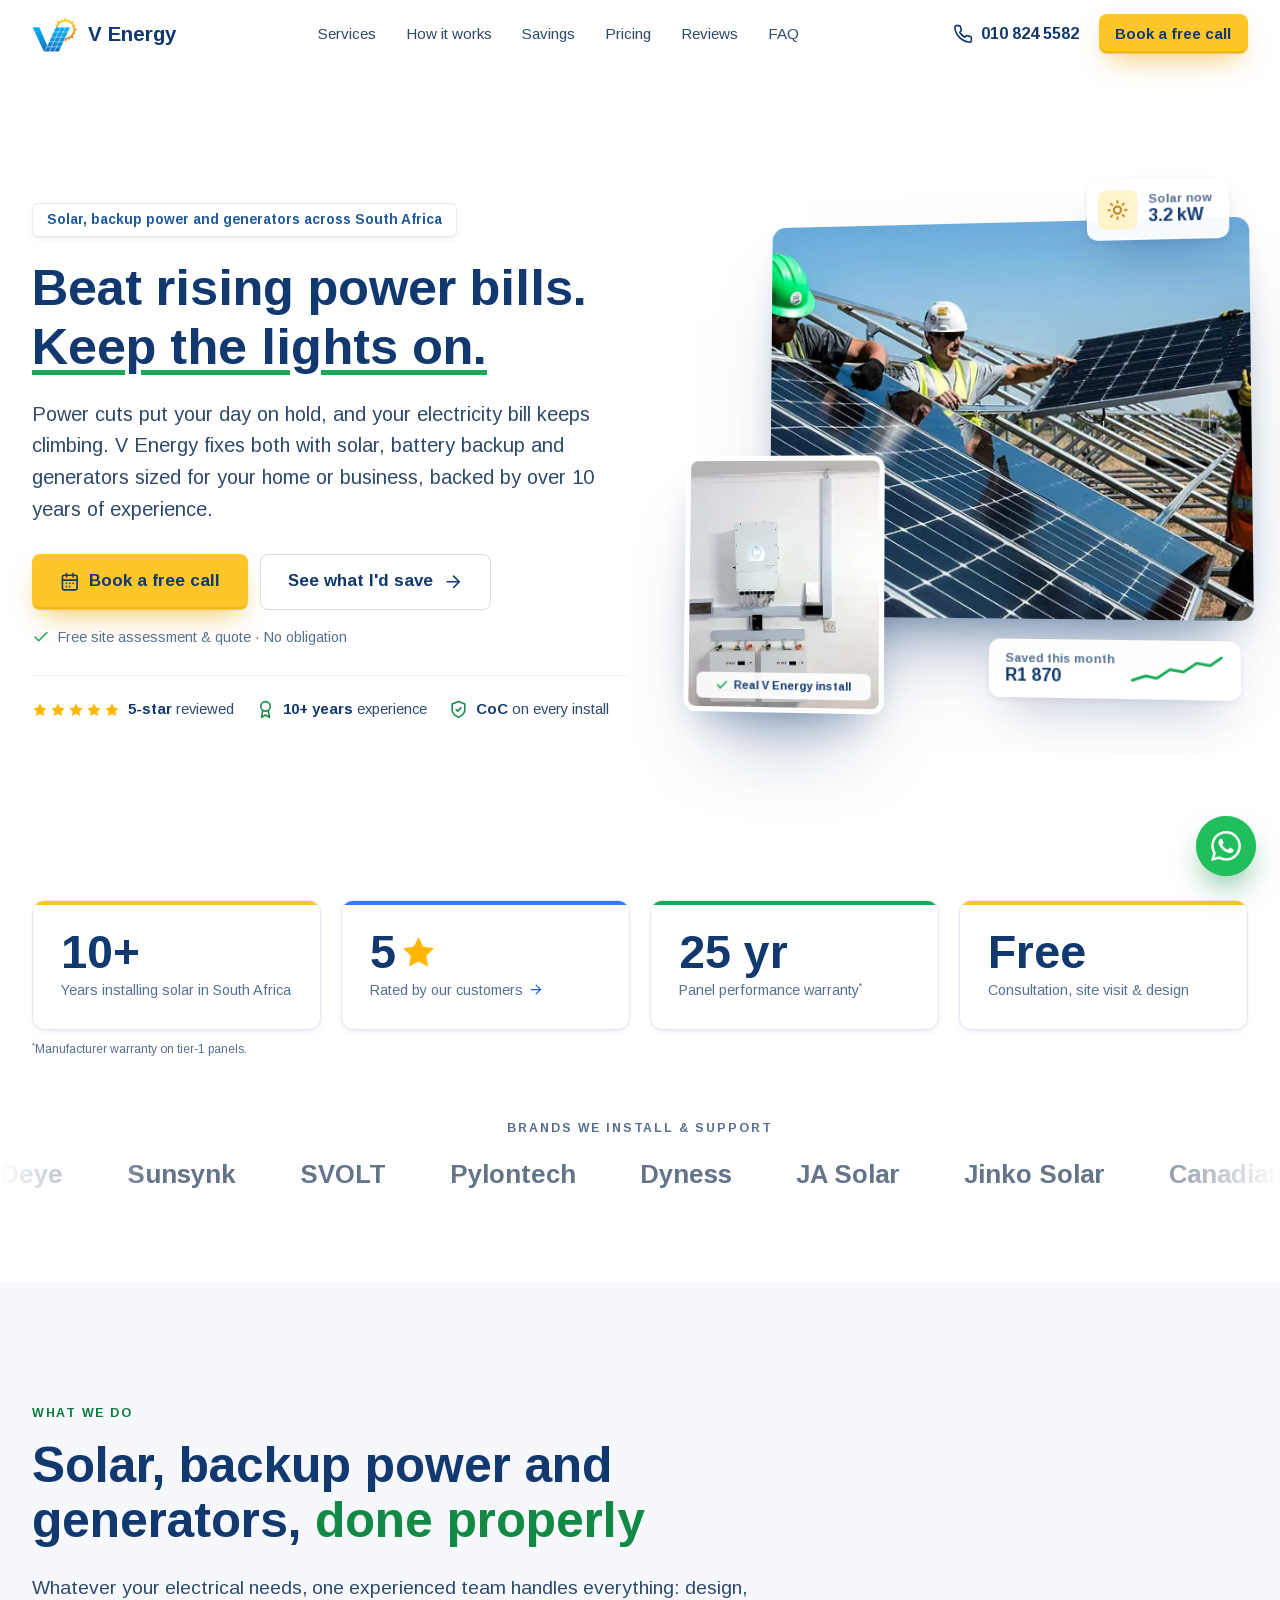
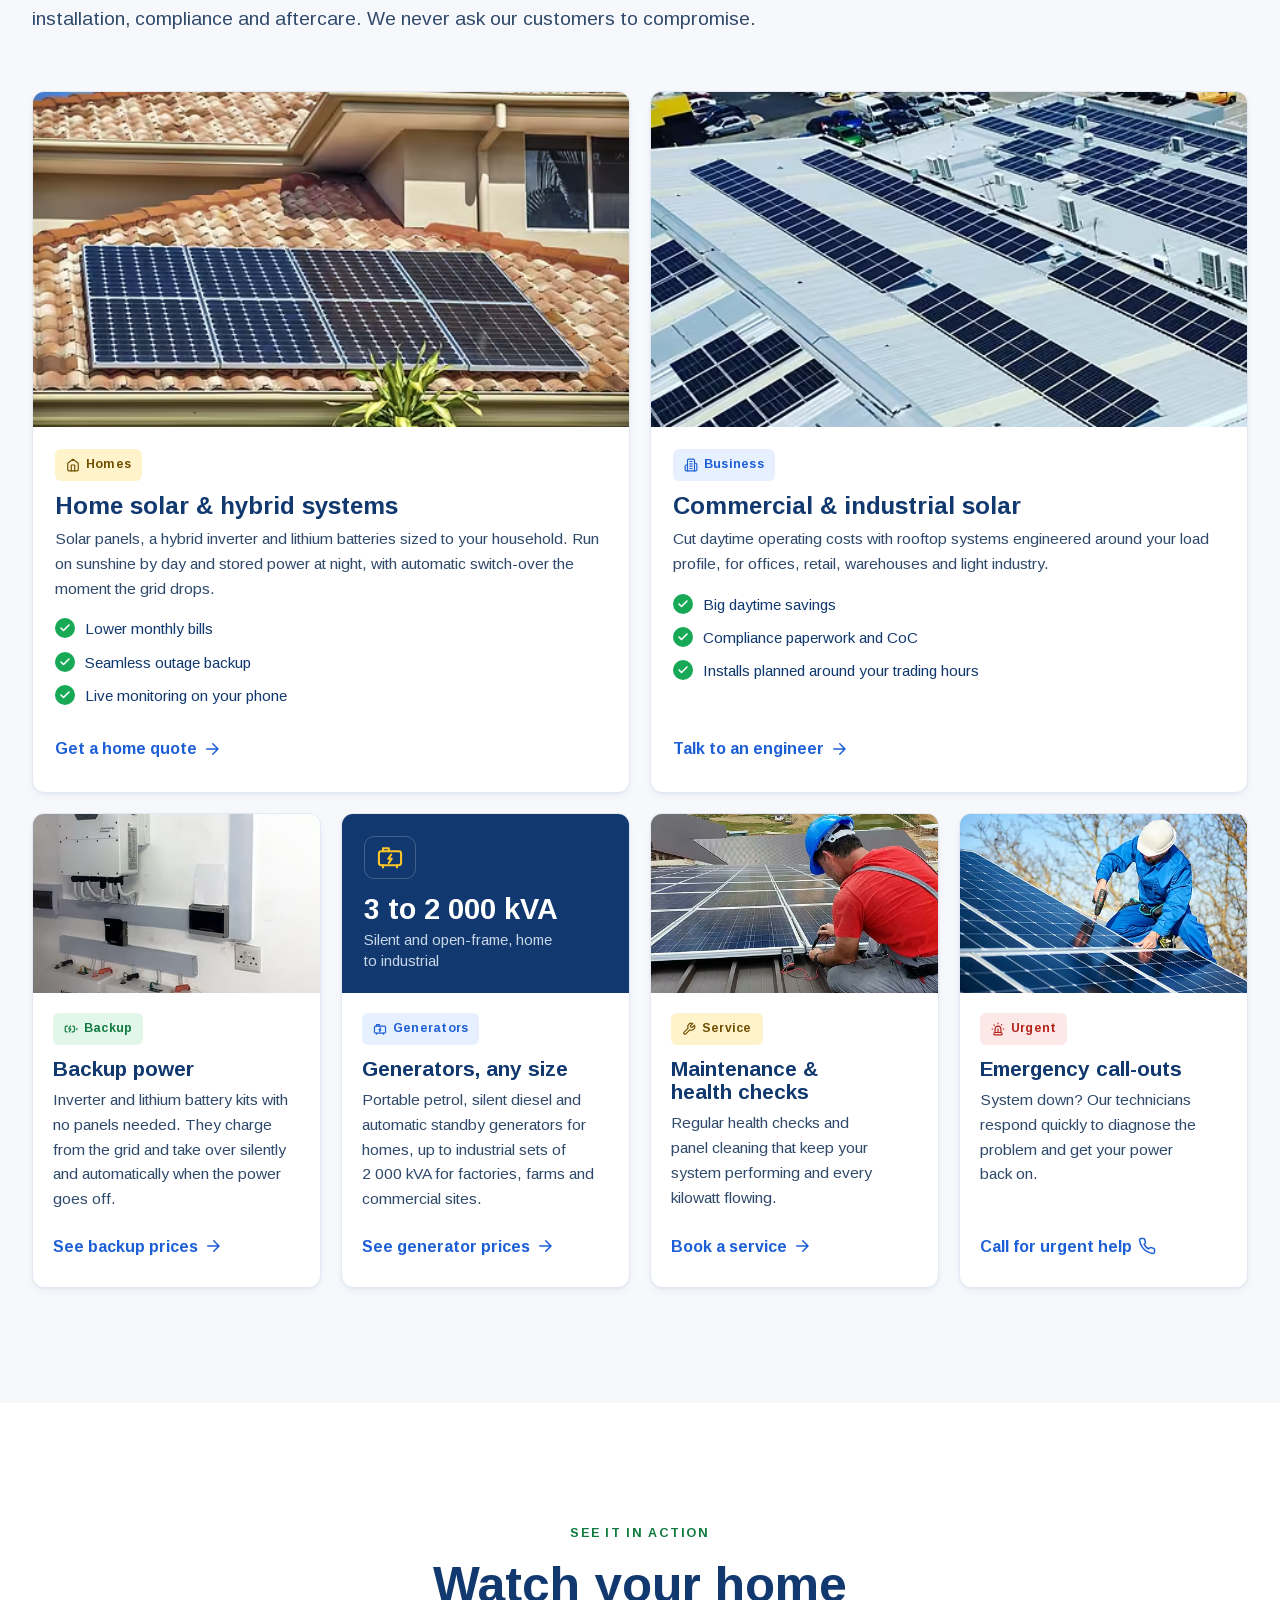
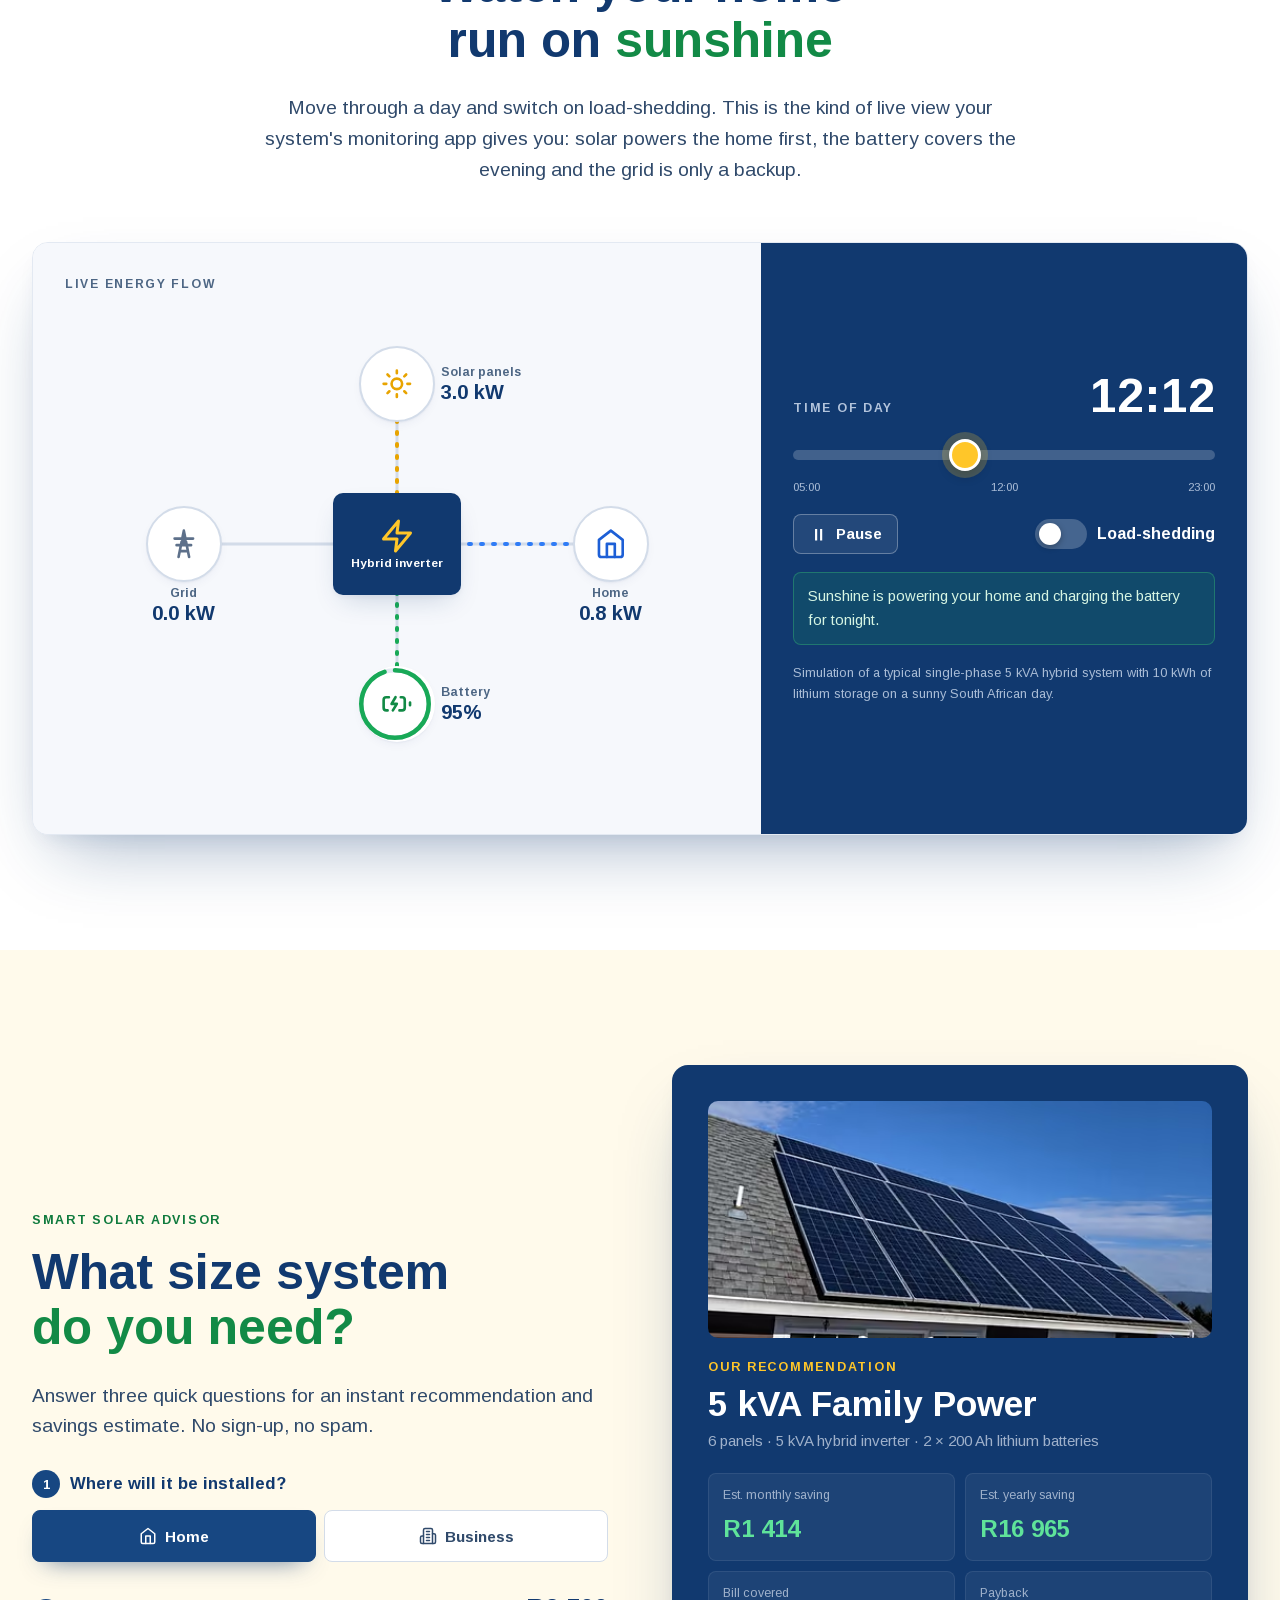
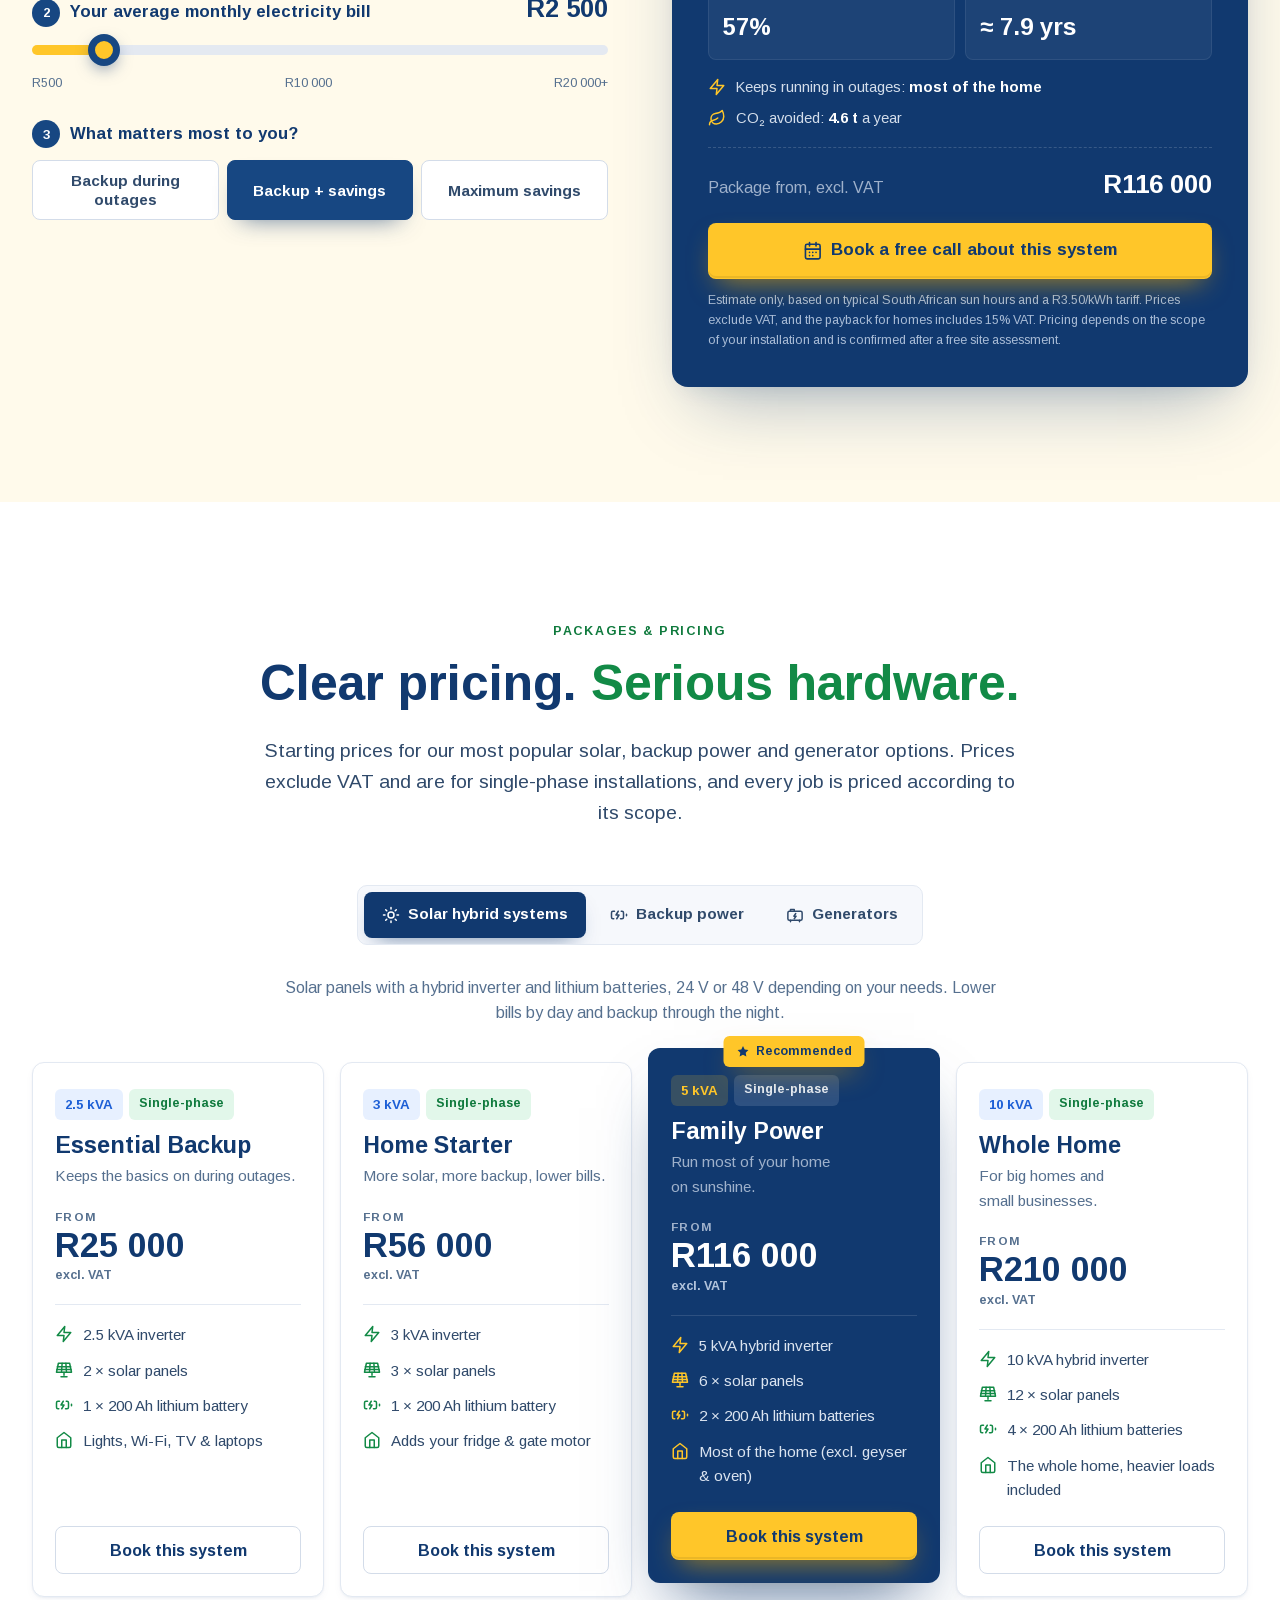
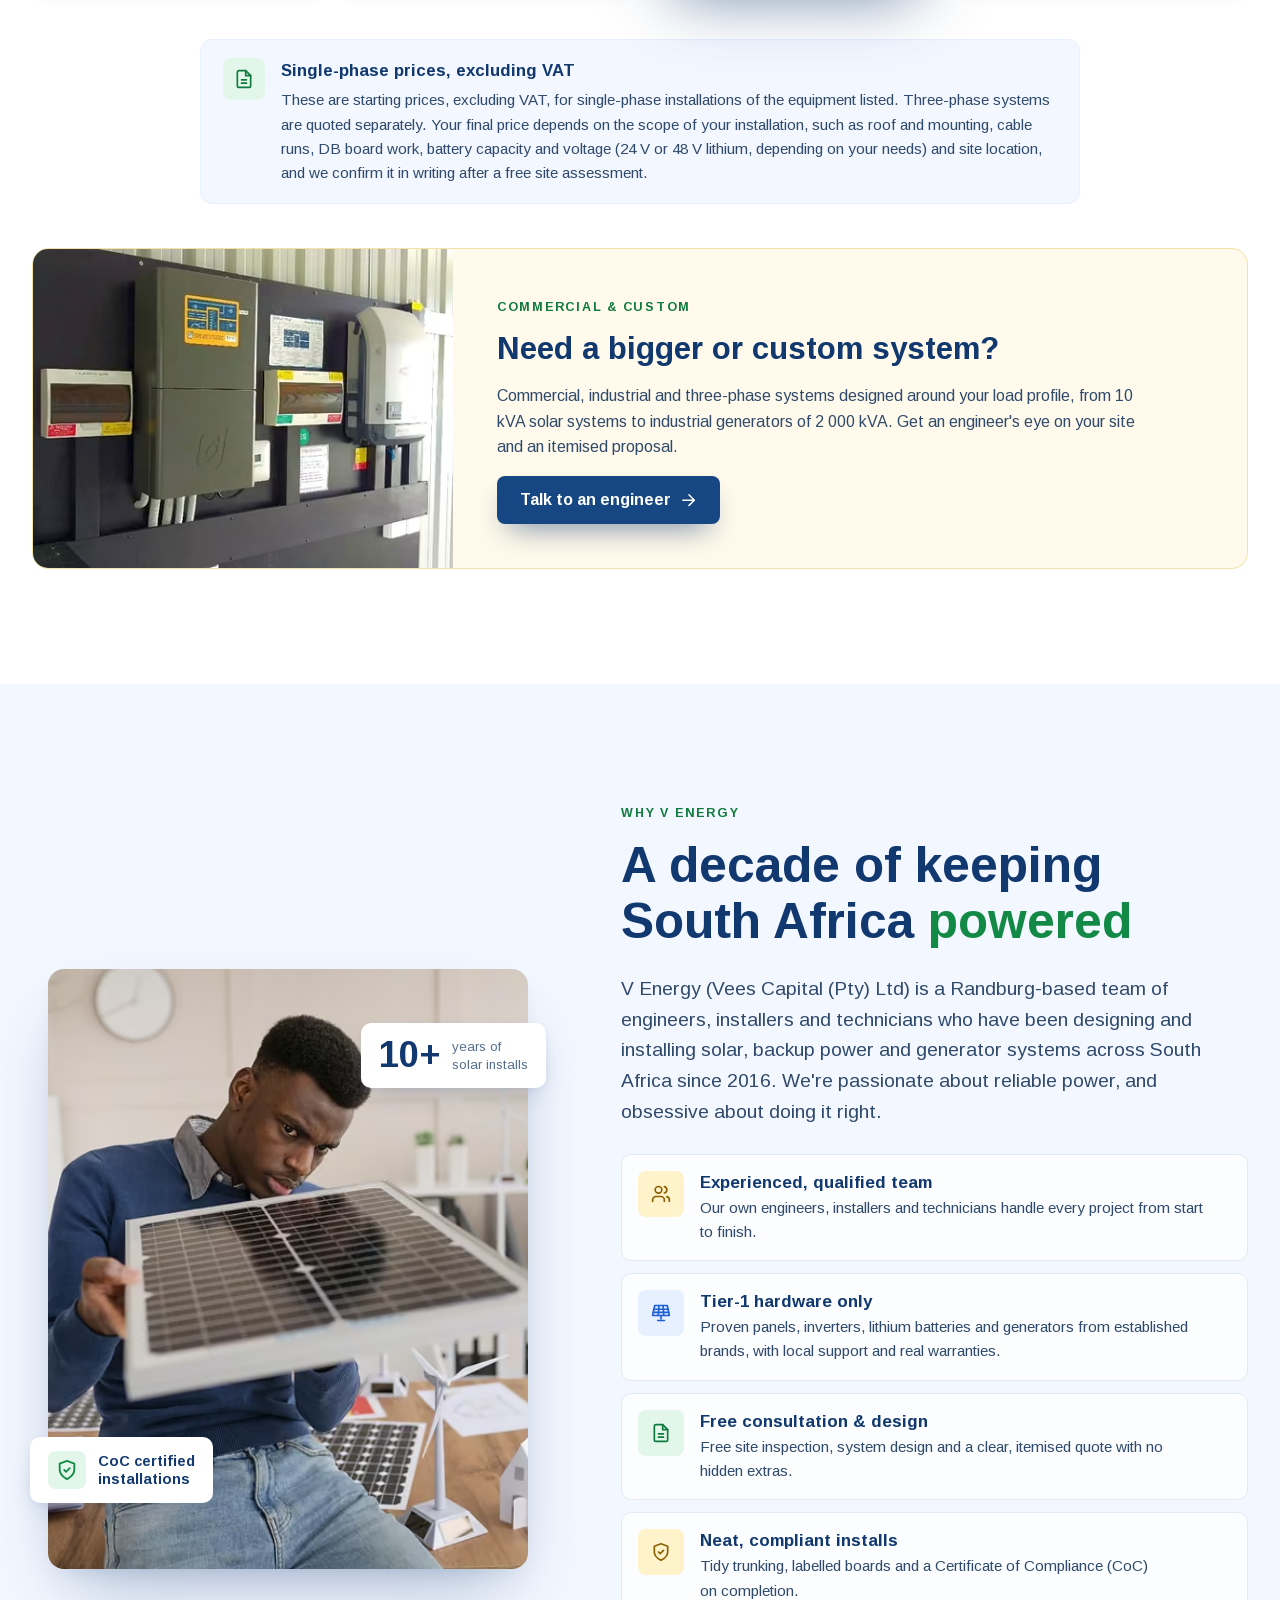
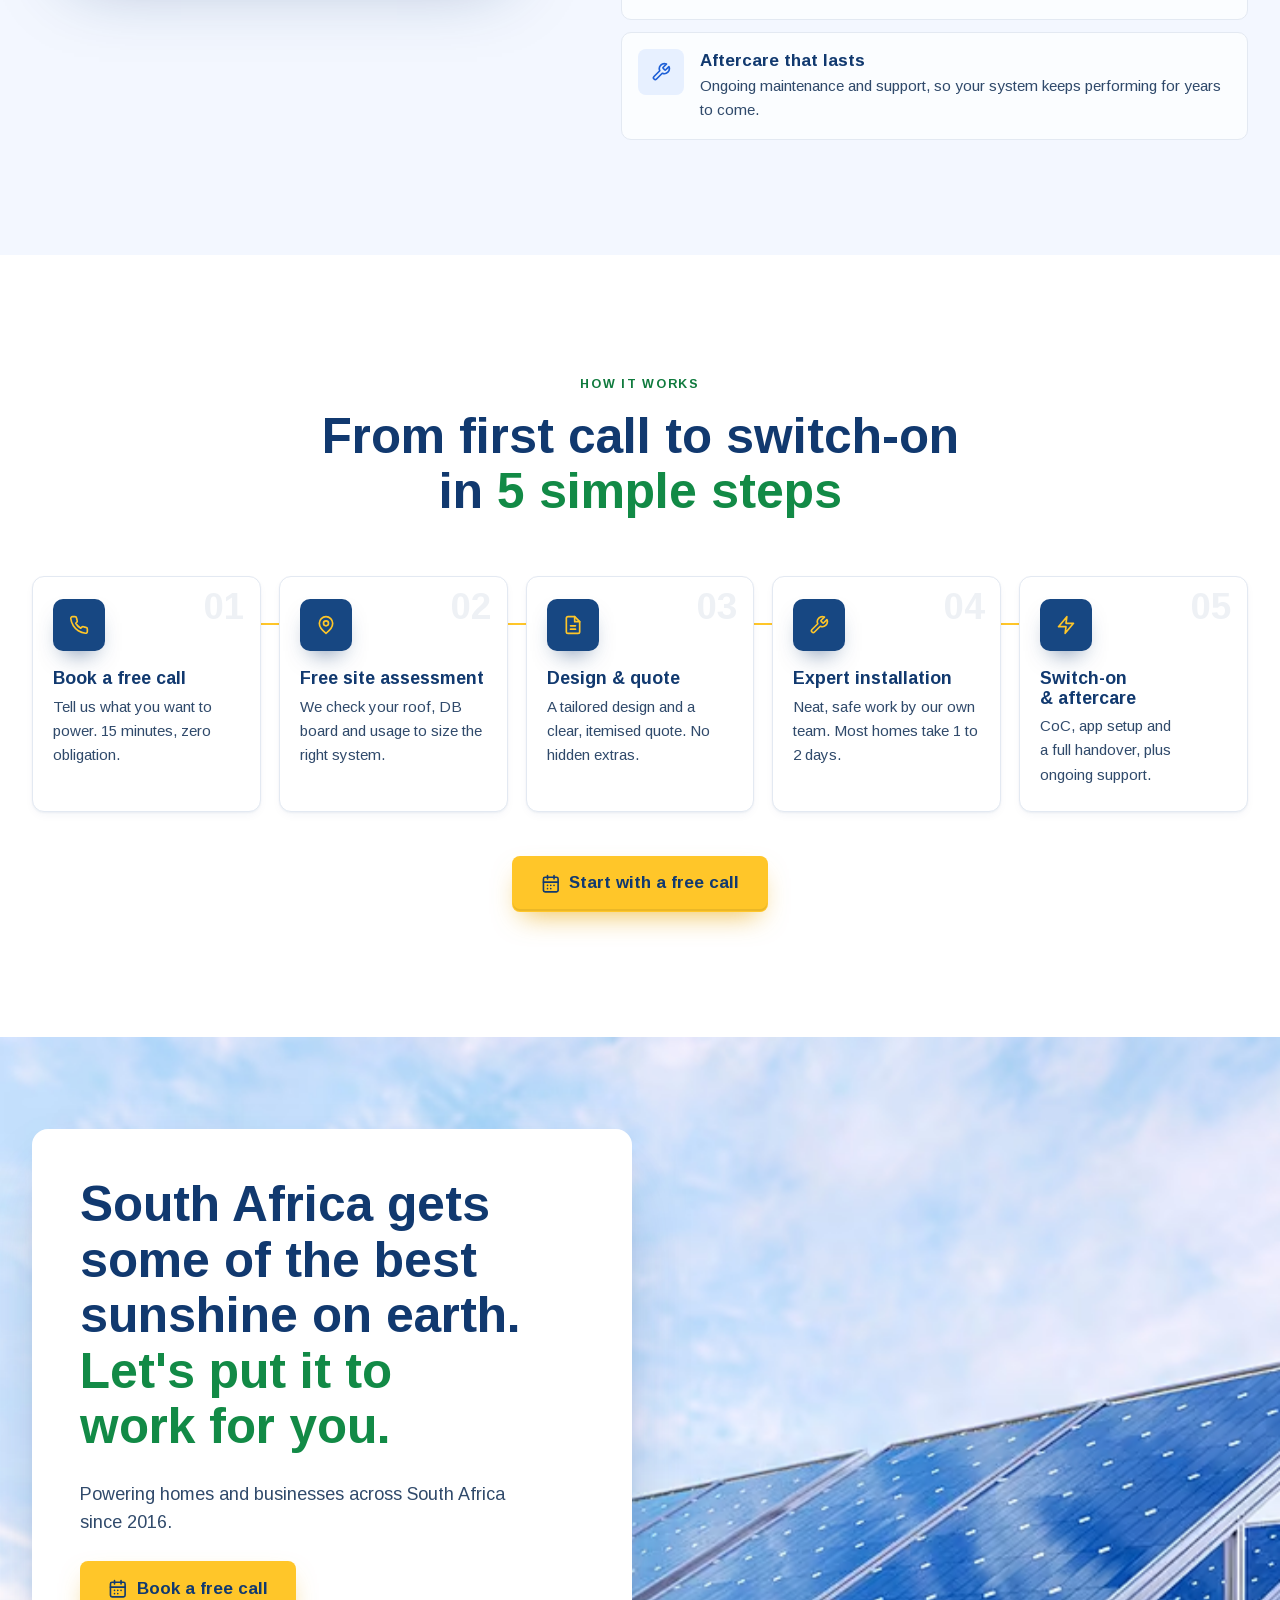
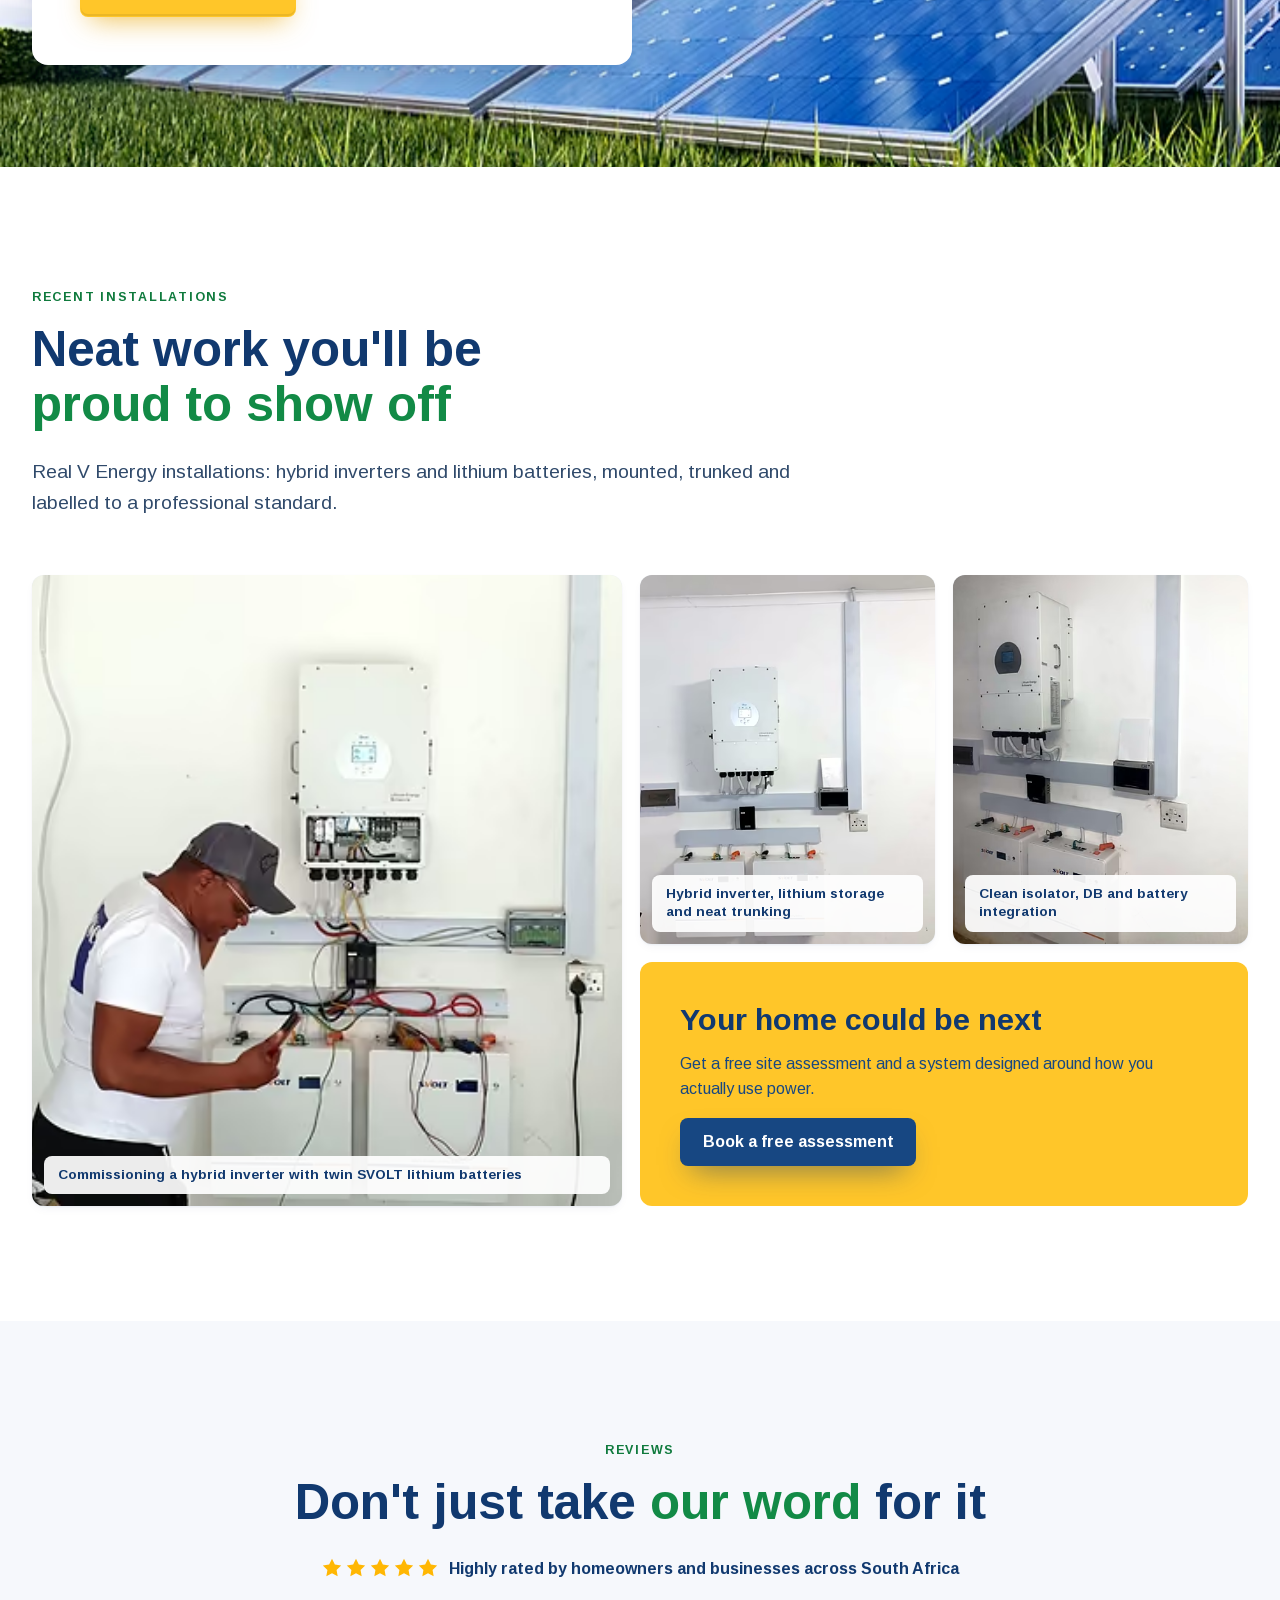
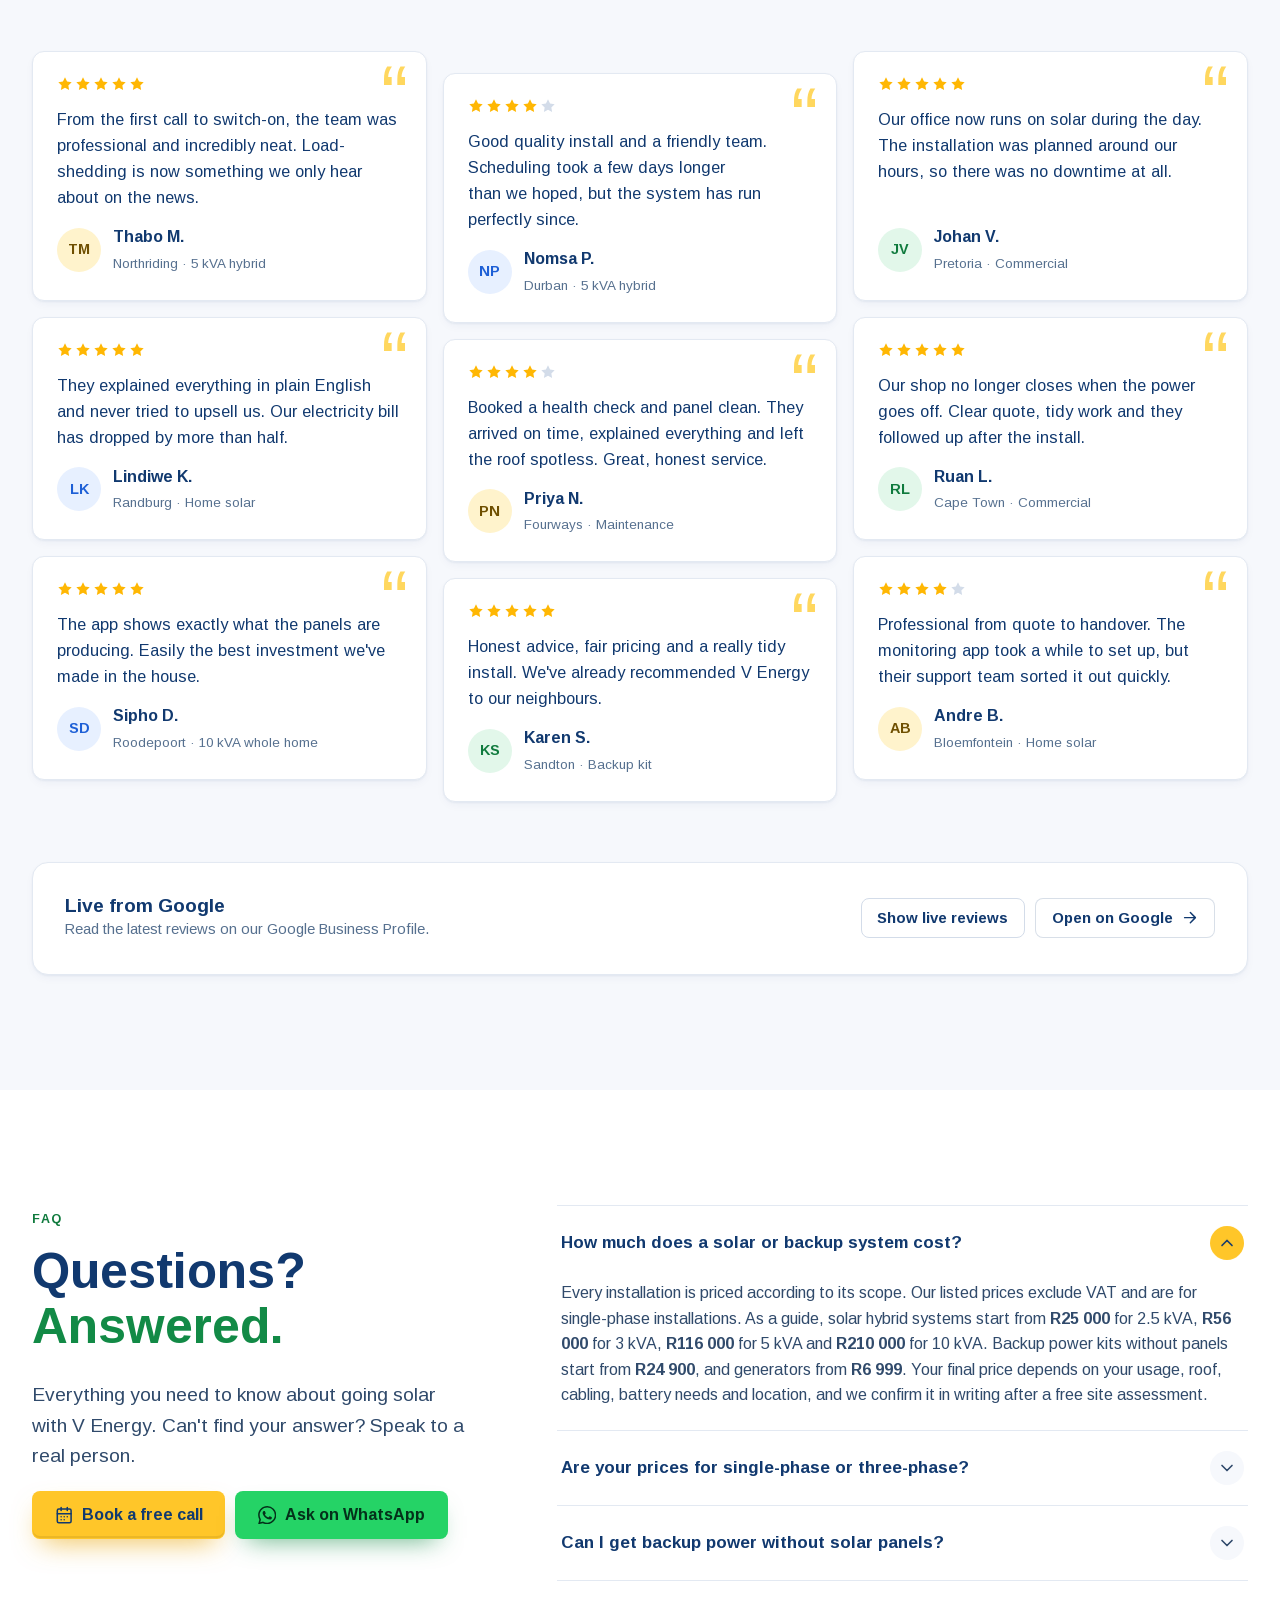
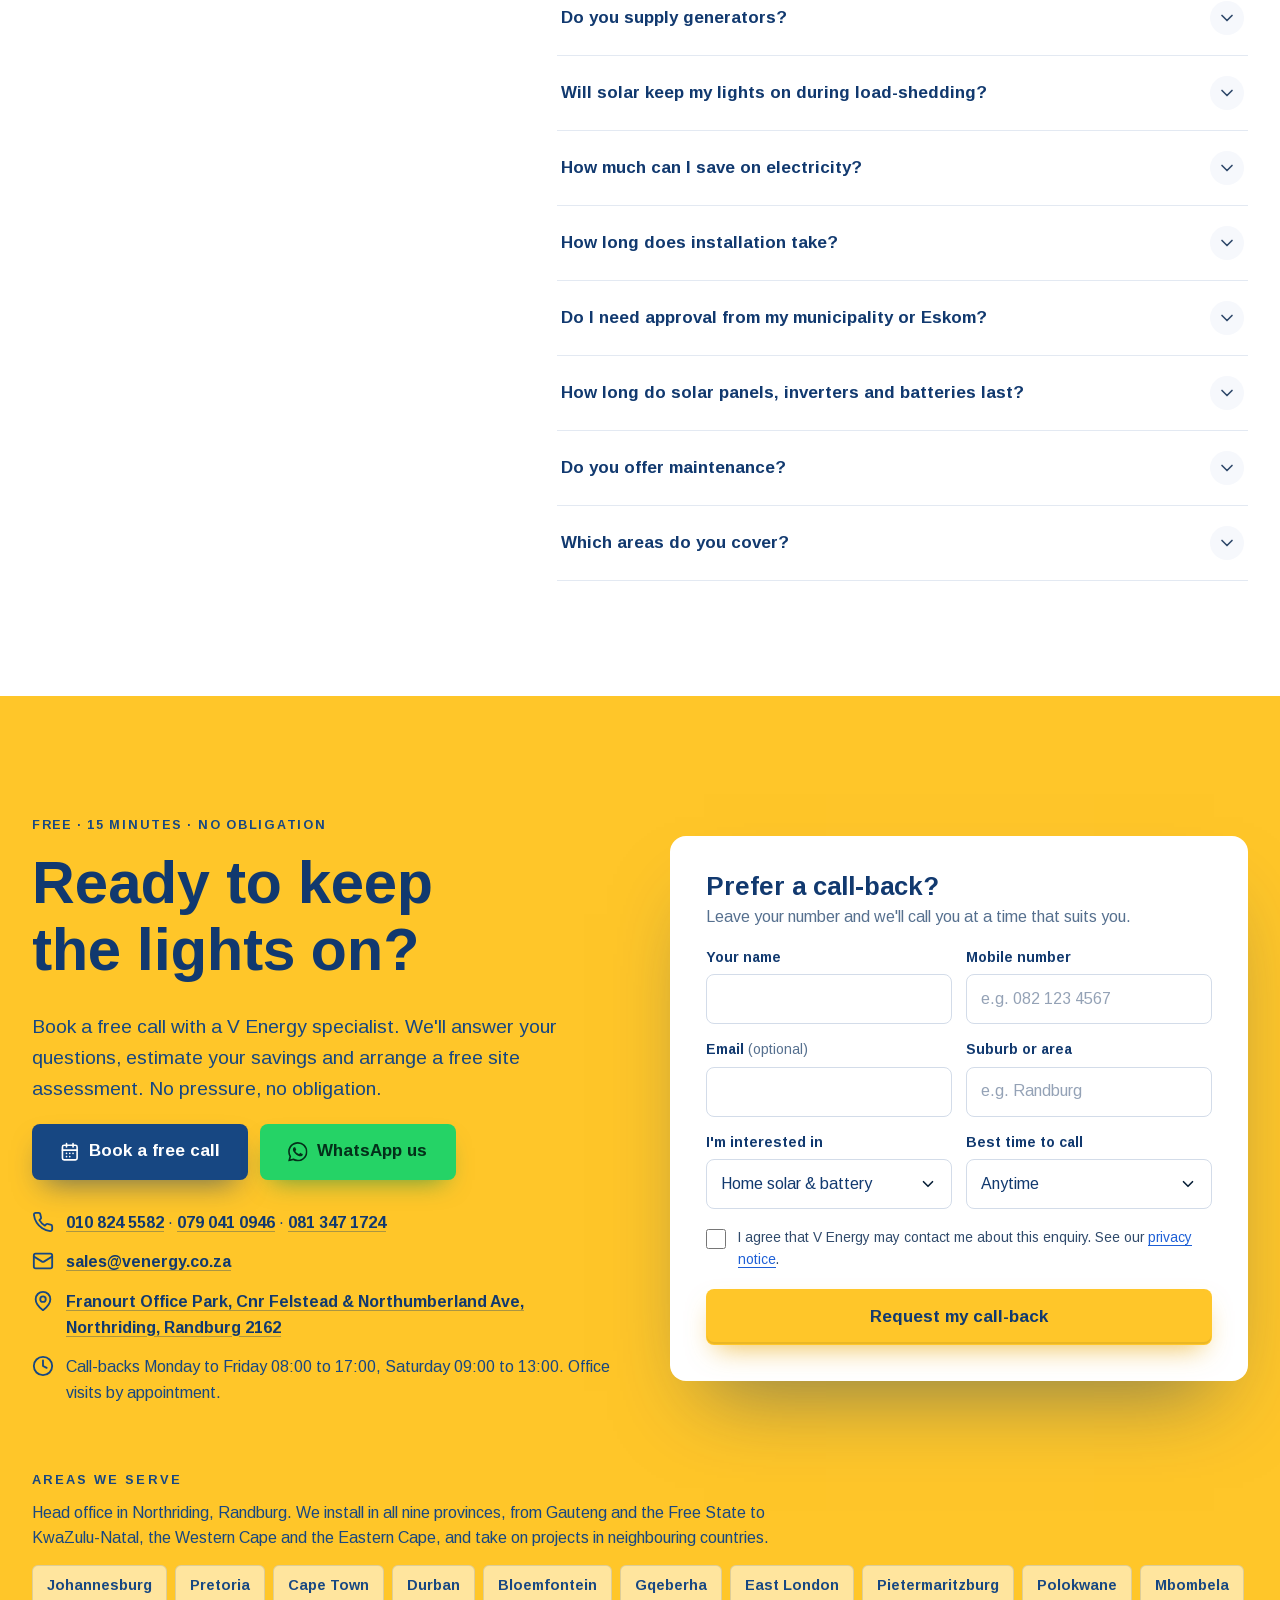
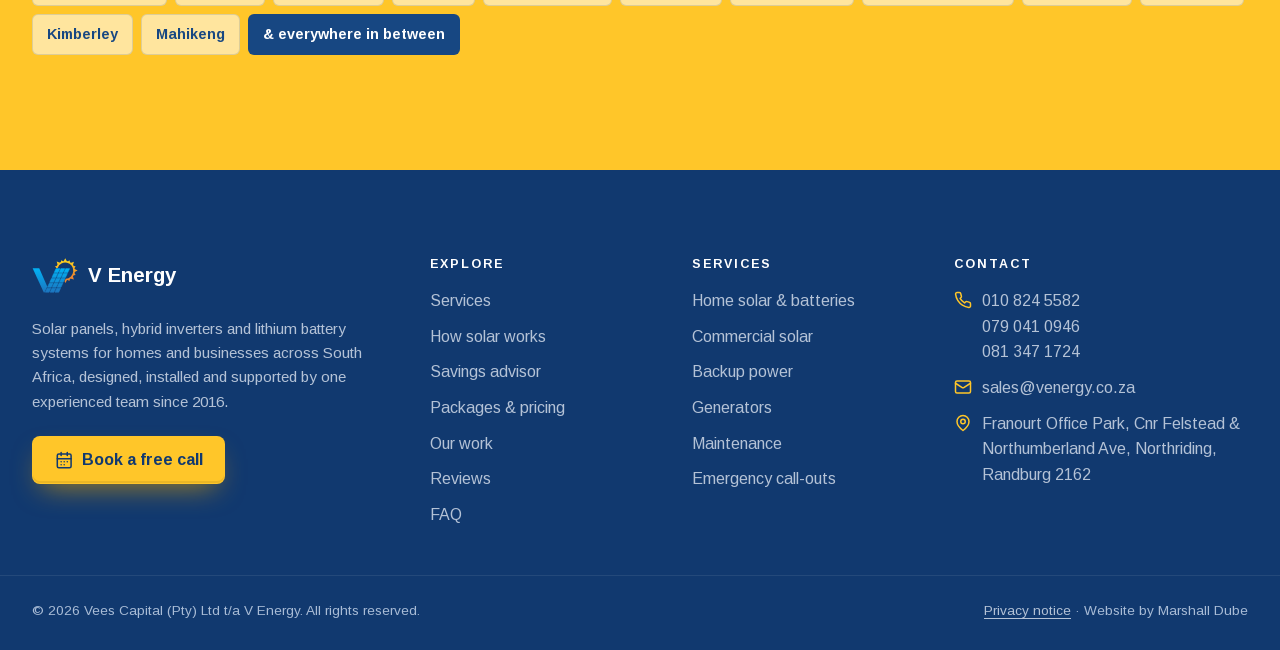
==== commit e6cabacf: "Remove repairs and upgrades, which V Energy doesn't offer The service card, booking pop-up, call-bac" ====
--- a/index.html
+++ b/index.html
@@ -128,15 +128,14 @@
         "mainEntity": [
           { "@type": "Question", "name": "How much does a solar or backup system cost?", "acceptedAnswer": { "@type": "Answer", "text": "Every installation is priced according to its scope. Our listed prices exclude VAT and are for single-phase installations. As a guide, solar hybrid systems start from R25 000 for 2.5 kVA, R56 000 for 3 kVA, R116 000 for 5 kVA and R210 000 for 10 kVA. Backup power kits without panels start from R24 900, and generators from R6 999. Your final price depends on your usage, roof, cabling, battery needs and location, and we confirm it in writing after a free site assessment." } },
           { "@type": "Question", "name": "Are your prices for single-phase or three-phase?", "acceptedAnswer": { "@type": "Answer", "text": "Our listed prices exclude VAT and are for single-phase installations, which covers most homes and small businesses. Three-phase systems, such as larger commercial solar and industrial generators, are quoted separately after a site assessment." } },
-          { "@type": "Question", "name": "Can I get backup power without solar panels?", "acceptedAnswer": { "@type": "Answer", "text": "Yes. Our backup power kits are an inverter and lithium battery that charge from the grid and take over automatically when the power goes off, from R24 900 installed, excluding VAT. They are ready for solar, so you can add panels later." } },
+          { "@type": "Question", "name": "Can I get backup power without solar panels?", "acceptedAnswer": { "@type": "Answer", "text": "Yes. Our backup power kits are an inverter and lithium battery that charge from the grid and take over automatically when the power goes off, from R24 900 installed, excluding VAT." } },
           { "@type": "Question", "name": "Do you supply generators?", "acceptedAnswer": { "@type": "Answer", "text": "Yes. We supply, install and service generators of every size: portable petrol generators for homes, silent diesel generators, automatic standby sets that start on their own when the power fails, and industrial generators from 30 kVA to 2 000 kVA for factories, farms and commercial sites. We can also connect a generator to your solar hybrid system." } },
           { "@type": "Question", "name": "Will solar keep my lights on during load-shedding?", "acceptedAnswer": { "@type": "Answer", "text": "Yes. A hybrid inverter with battery storage switches over automatically when the grid goes down, so your essential appliances keep running. During the day your panels keep powering your home and recharging the batteries." } },
           { "@type": "Question", "name": "How much can I save on electricity?", "acceptedAnswer": { "@type": "Answer", "text": "Savings depend on your system size, usage pattern and tariff. Our Smart Solar Advisor gives an instant estimate, and we confirm exact figures after your free site assessment." } },
           { "@type": "Question", "name": "How long does installation take?", "acceptedAnswer": { "@type": "Answer", "text": "Most residential systems are installed in one to two days once the design is approved and the equipment is on site. Larger commercial projects are scheduled to minimise disruption to your business." } },
           { "@type": "Question", "name": "Do I need approval from my municipality or Eskom?", "acceptedAnswer": { "@type": "Answer", "text": "Grid-tied systems must be registered with your municipality or Eskom as a small-scale embedded generator (SSEG). We guide you through the requirements and provide the documentation you need, including a Certificate of Compliance (CoC)." } },
           { "@type": "Question", "name": "How long do solar panels, inverters and batteries last?", "acceptedAnswer": { "@type": "Answer", "text": "Tier-1 solar panels typically carry 25-year performance warranties. Quality lithium (LiFePO4) batteries, which we fit in 24 V or 48 V depending on your needs, are rated for thousands of cycles, often 10 years or more, and hybrid inverters usually come with 5- to 10-year manufacturer warranties." } },
-          { "@type": "Question", "name": "Can I expand my system later?", "acceptedAnswer": { "@type": "Answer", "text": "Yes. We design systems to be modular, so you can add panels or batteries as your needs or budget grow." } },
-          { "@type": "Question", "name": "Do you offer maintenance and repairs?", "acceptedAnswer": { "@type": "Answer", "text": "Yes. We offer health checks, fault-finding, panel cleaning, repairs and upgrades, plus emergency call-outs if your system goes down." } },
+          { "@type": "Question", "name": "Do you offer maintenance?", "acceptedAnswer": { "@type": "Answer", "text": "Yes. We offer health checks and panel cleaning to keep your system performing at its best, plus emergency call-outs if your system goes down." } },
           { "@type": "Question", "name": "Which areas do you cover?", "acceptedAnswer": { "@type": "Answer", "text": "Our head office is in Northriding, Randburg, and we install across all nine provinces: Gauteng, the Western Cape, KwaZulu-Natal, the Free State, the Eastern Cape, Limpopo, Mpumalanga, the Northern Cape and North West. We also take on projects in neighbouring countries. Just ask." } }
         ]
       }
@@ -375,7 +374,7 @@
               <p>Cut daytime operating costs with rooftop systems engineered around your load profile, for offices, retail, warehouses and light industry.</p>
               <ul class="ticks">
                 <li>Big daytime savings</li>
-                <li>Scalable, modular design</li>
+                <li>Compliance paperwork and CoC</li>
                 <li>Installs planned around your trading hours</li>
               </ul>
               <a class="svc-link" href="#callback" data-book data-service="Business / commercial solar" data-source="Services: business">Talk to an engineer<svg class="i" aria-hidden="true"><use href="#i-arrow"/></svg></a>
@@ -419,9 +418,9 @@
             </div>
             <div class="svc-body">
               <span class="tag"><svg class="i" aria-hidden="true"><use href="#i-wrench"/></svg>Service</span>
-              <h3>Maintenance, repairs &amp; upgrades</h3>
-              <p>Health checks, fault-finding, panel cleaning, battery upgrades and system expansions that keep every kilowatt flowing.</p>
-              <a class="svc-link" href="#callback" data-book data-service="Repairs, maintenance or upgrade" data-source="Services: maintenance">Book a service<svg class="i" aria-hidden="true"><use href="#i-arrow"/></svg></a>
+              <h3>Maintenance &amp; health checks</h3>
+              <p>Regular health checks and panel cleaning that keep your system performing and every kilowatt flowing.</p>
+              <a class="svc-link" href="#callback" data-book data-service="Maintenance" data-source="Services: maintenance">Book a service<svg class="i" aria-hidden="true"><use href="#i-arrow"/></svg></a>
             </div>
           </article>
 
@@ -672,7 +671,7 @@
 
         <div class="price-panel" id="prices-backup" role="tabpanel" aria-labelledby="tab-backup" tabindex="0">
           <h3 class="price-panel-title">Backup power</h3>
-          <p class="price-intro">An inverter and lithium battery with no panels. It charges from the grid and takes over the moment the power goes off. Add solar whenever you are ready.</p>
+          <p class="price-intro">An inverter and lithium battery with no panels. It charges from the grid and takes over the moment the power goes off.</p>
           <div class="pkgs pkgs--3">
           <article class="pkg">
             <div class="pkg-top">
@@ -694,14 +693,14 @@
             <div class="pkg-top">
               <p class="pkg-tags"><span class="pkg-kva">5 kVA</span><span class="pkg-phase">Single-phase</span></p>
               <h4 class="pkg-name">Backup Plus</h4>
-              <p class="pkg-desc">Longer backup with room to grow.</p>
+              <p class="pkg-desc">Longer backup for busier homes.</p>
             </div>
             <p class="pkg-price"><small>From</small><span>R39&nbsp;900</span><small class="pkg-vat">excl. VAT</small></p>
             <ul class="pkg-list">
               <li><svg class="i" aria-hidden="true"><use href="#i-zap"/></svg>5 kVA hybrid inverter</li>
               <li><svg class="i" aria-hidden="true"><use href="#i-battery"/></svg>5 kWh lithium battery</li>
               <li><svg class="i" aria-hidden="true"><use href="#i-home"/></svg>Adds the fridge &amp; gate motor</li>
-              <li><svg class="i" aria-hidden="true"><use href="#i-sun"/></svg>Ready for solar panels later</li>
+              <li><svg class="i" aria-hidden="true"><use href="#i-check"/></svg>Switches over automatically</li>
             </ul>
             <a class="btn btn-primary btn-block" href="#callback" data-book data-service="Backup power (inverter + battery)" data-package="Backup Plus: 5 kVA hybrid inverter + 5 kWh lithium battery (from R39 900 excl. VAT)" data-source="Packages">Book this kit</a>
           </article>
@@ -716,7 +715,7 @@
               <li><svg class="i" aria-hidden="true"><use href="#i-zap"/></svg>8 kVA hybrid inverter</li>
               <li><svg class="i" aria-hidden="true"><use href="#i-battery"/></svg>10 kWh lithium battery</li>
               <li><svg class="i" aria-hidden="true"><use href="#i-home"/></svg>Most of the home (excl. geyser &amp; oven)</li>
-              <li><svg class="i" aria-hidden="true"><use href="#i-sun"/></svg>Ready for solar panels later</li>
+              <li><svg class="i" aria-hidden="true"><use href="#i-check"/></svg>Switches over automatically</li>
             </ul>
             <a class="btn btn-outline btn-block" href="#callback" data-book data-service="Backup power (inverter + battery)" data-package="Backup Max: 8 kVA hybrid inverter + 10 kWh lithium battery (from R79 900 excl. VAT)" data-source="Packages">Book this kit</a>
           </article>
@@ -1015,8 +1014,8 @@
           </figure>
           <figure class="review">
             <div class="stars" role="img" aria-label="4 out of 5 stars"><svg aria-hidden="true"><use href="#i-star"/></svg><svg aria-hidden="true"><use href="#i-star"/></svg><svg aria-hidden="true"><use href="#i-star"/></svg><svg aria-hidden="true"><use href="#i-star"/></svg><svg class="star-off" aria-hidden="true"><use href="#i-star"/></svg></div>
-            <blockquote><p>Quick to respond when our old inverter failed. Diagnosed and fixed the same week. Great, honest service.</p></blockquote>
-            <figcaption><span class="avatar" aria-hidden="true">PN</span><span><strong>Priya N.</strong><small>Fourways · Repairs</small></span></figcaption>
+            <blockquote><p>Booked a health check and panel clean. They arrived on time, explained everything and left the roof spotless. Great, honest service.</p></blockquote>
+            <figcaption><span class="avatar" aria-hidden="true">PN</span><span><strong>Priya N.</strong><small>Fourways · Maintenance</small></span></figcaption>
           </figure>
           <figure class="review">
             <div class="stars" role="img" aria-label="5 out of 5 stars"><svg aria-hidden="true"><use href="#i-star"/></svg><svg aria-hidden="true"><use href="#i-star"/></svg><svg aria-hidden="true"><use href="#i-star"/></svg><svg aria-hidden="true"><use href="#i-star"/></svg><svg aria-hidden="true"><use href="#i-star"/></svg></div>
@@ -1081,7 +1080,7 @@
           </details>
           <details class="faq-item">
             <summary><h3>Can I get backup power without solar panels?</h3><svg class="i" aria-hidden="true"><use href="#i-chevron"/></svg></summary>
-            <div class="faq-a"><p>Yes. Our backup power kits are an inverter and lithium battery that charge from the grid and take over automatically when the power goes off, from R24 900 installed, excluding VAT. They are ready for solar, so you can add panels later.</p></div>
+            <div class="faq-a"><p>Yes. Our backup power kits are an inverter and lithium battery that charge from the grid and take over automatically when the power goes off, from R24 900 installed, excluding VAT.</p></div>
           </details>
           <details class="faq-item">
             <summary><h3>Do you supply generators?</h3><svg class="i" aria-hidden="true"><use href="#i-chevron"/></svg></summary>
@@ -1108,12 +1107,8 @@
             <div class="faq-a"><p>Tier-1 solar panels typically carry 25-year performance warranties. Quality lithium (LiFePO4) batteries, which we fit in 24&nbsp;V or 48&nbsp;V depending on your needs, are rated for thousands of cycles, often 10 years or more, and hybrid inverters usually come with 5- to 10-year manufacturer warranties.</p></div>
           </details>
           <details class="faq-item">
-            <summary><h3>Can I expand my system later?</h3><svg class="i" aria-hidden="true"><use href="#i-chevron"/></svg></summary>
-            <div class="faq-a"><p>Yes. We design systems to be modular, so you can add panels or batteries as your needs or budget grow.</p></div>
-          </details>
-          <details class="faq-item">
-            <summary><h3>Do you offer maintenance and repairs?</h3><svg class="i" aria-hidden="true"><use href="#i-chevron"/></svg></summary>
-            <div class="faq-a"><p>Yes. We offer health checks, fault-finding, panel cleaning, repairs and upgrades, plus emergency call-outs if your system goes down.</p></div>
+            <summary><h3>Do you offer maintenance?</h3><svg class="i" aria-hidden="true"><use href="#i-chevron"/></svg></summary>
+            <div class="faq-a"><p>Yes. We offer health checks and panel cleaning to keep your system performing at its best, plus emergency call-outs if your system goes down.</p></div>
           </details>
           <details class="faq-item">
             <summary><h3>Which areas do you cover?</h3><svg class="i" aria-hidden="true"><use href="#i-chevron"/></svg></summary>
@@ -1197,7 +1192,7 @@
                   <option>Business / commercial solar</option>
                   <option>Backup power (inverter + battery)</option>
                   <option>Generator</option>
-                  <option>Repairs, maintenance or upgrade</option>
+                  <option>Maintenance</option>
                   <option>Not sure yet</option>
                 </select>
               </div>
@@ -1261,7 +1256,7 @@
           <li><a href="#callback" data-book data-service="Business / commercial solar" data-source="Footer">Commercial solar</a></li>
           <li><a href="#callback" data-book data-service="Backup power (inverter + battery)" data-source="Footer">Backup power</a></li>
           <li><a href="#callback" data-book data-service="Generator" data-source="Footer">Generators</a></li>
-          <li><a href="#callback" data-book data-service="Repairs, maintenance or upgrade" data-source="Footer">Maintenance &amp; repairs</a></li>
+          <li><a href="#callback" data-book data-service="Maintenance" data-source="Footer">Maintenance</a></li>
           <li><a href="tel:+27108245582" data-track="call_click">Emergency call-outs</a></li>
         </ul>
       </nav>
@@ -1332,7 +1327,7 @@
             <label class="choice"><input type="radio" name="Service" value="Business / commercial solar"><span><svg class="i" aria-hidden="true"><use href="#i-building"/></svg><strong>Business solar</strong><small>Offices, retail, industrial</small></span></label>
             <label class="choice"><input type="radio" name="Service" value="Backup power (inverter + battery)"><span><svg class="i" aria-hidden="true"><use href="#i-battery"/></svg><strong>Backup power</strong><small>Inverter + battery</small></span></label>
             <label class="choice"><input type="radio" name="Service" value="Generator"><span><svg class="i" aria-hidden="true"><use href="#i-generator"/></svg><strong>Generator</strong><small>Home, silent or industrial</small></span></label>
-            <label class="choice"><input type="radio" name="Service" value="Repairs, maintenance or upgrade"><span><svg class="i" aria-hidden="true"><use href="#i-wrench"/></svg><strong>Repairs &amp; upgrades</strong><small>Fix, service or expand</small></span></label>
+            <label class="choice"><input type="radio" name="Service" value="Maintenance"><span><svg class="i" aria-hidden="true"><use href="#i-wrench"/></svg><strong>Maintenance</strong><small>Health checks and cleaning</small></span></label>
             <label class="choice"><input type="radio" name="Service" value="Not sure yet"><span><svg class="i" aria-hidden="true"><use href="#i-spark"/></svg><strong>Not sure yet</strong><small>Advise me on the best option</small></span></label>
           </div>
           <div class="field">
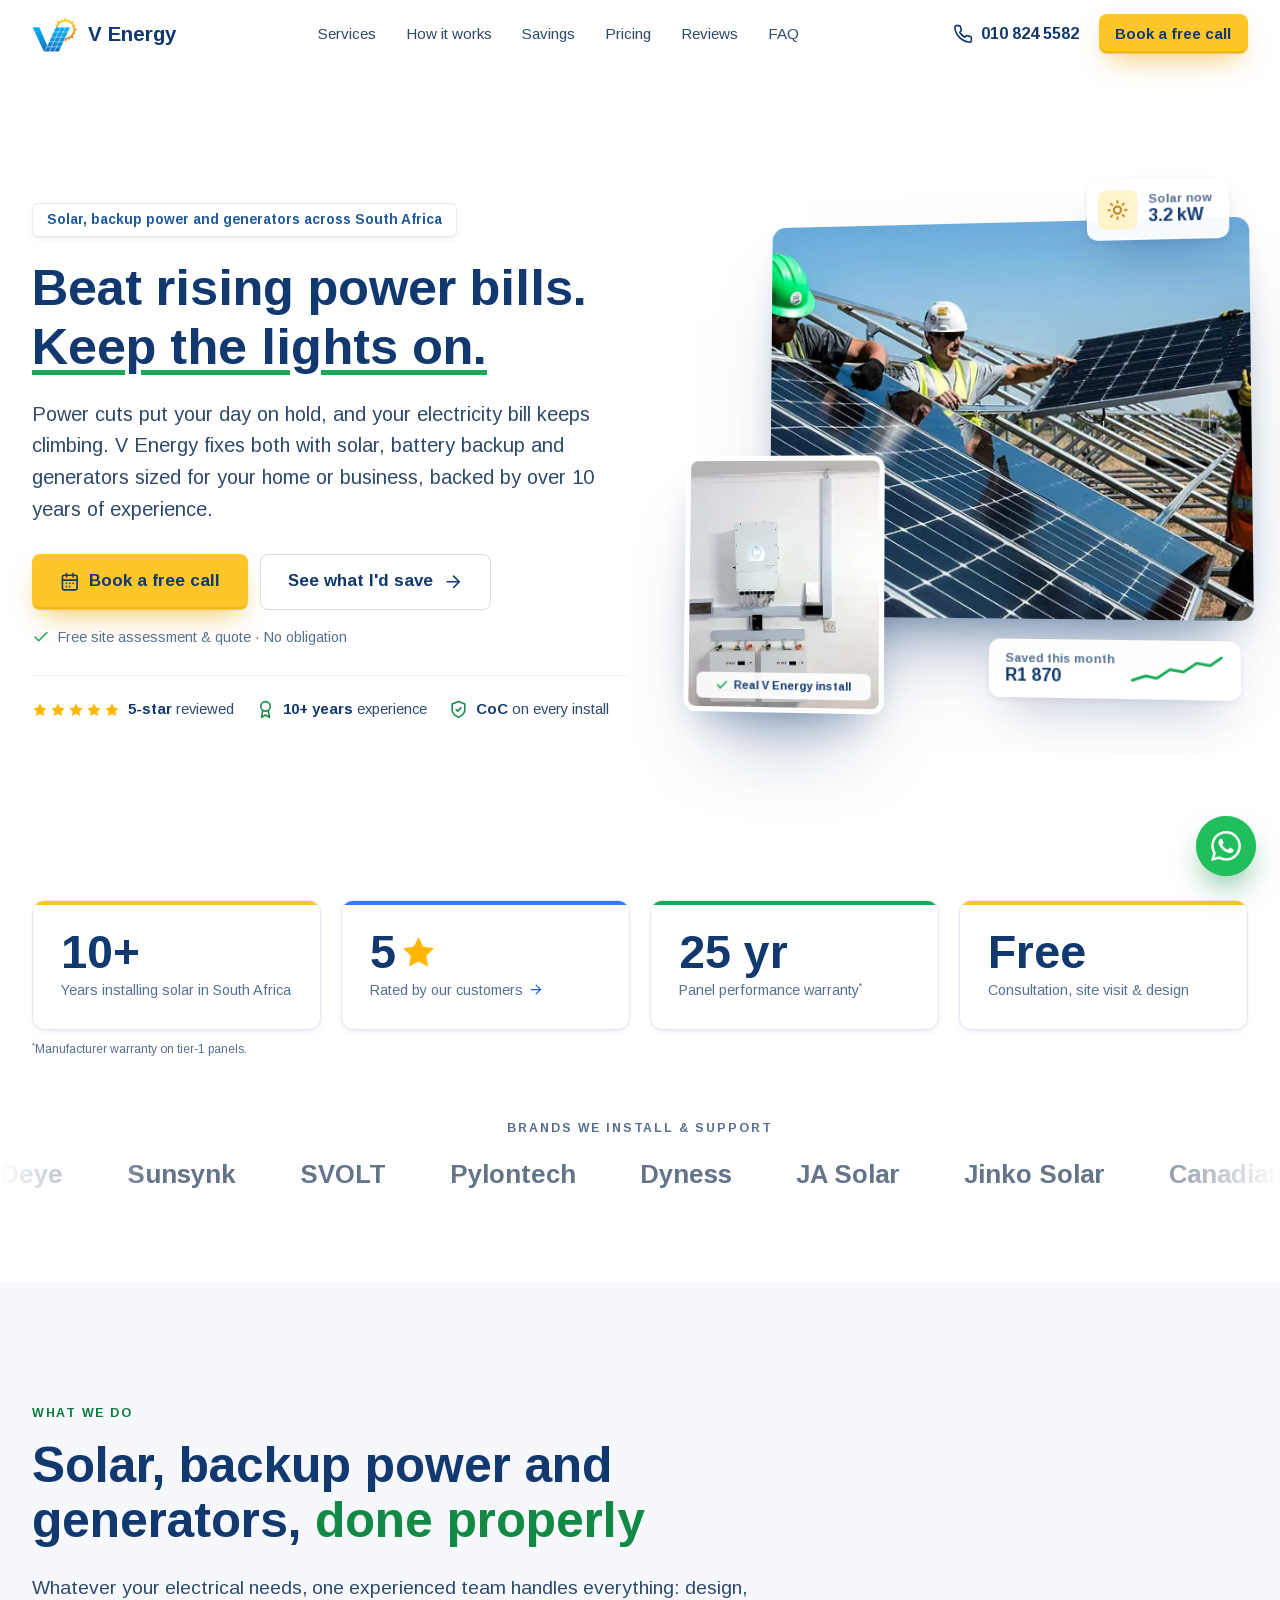
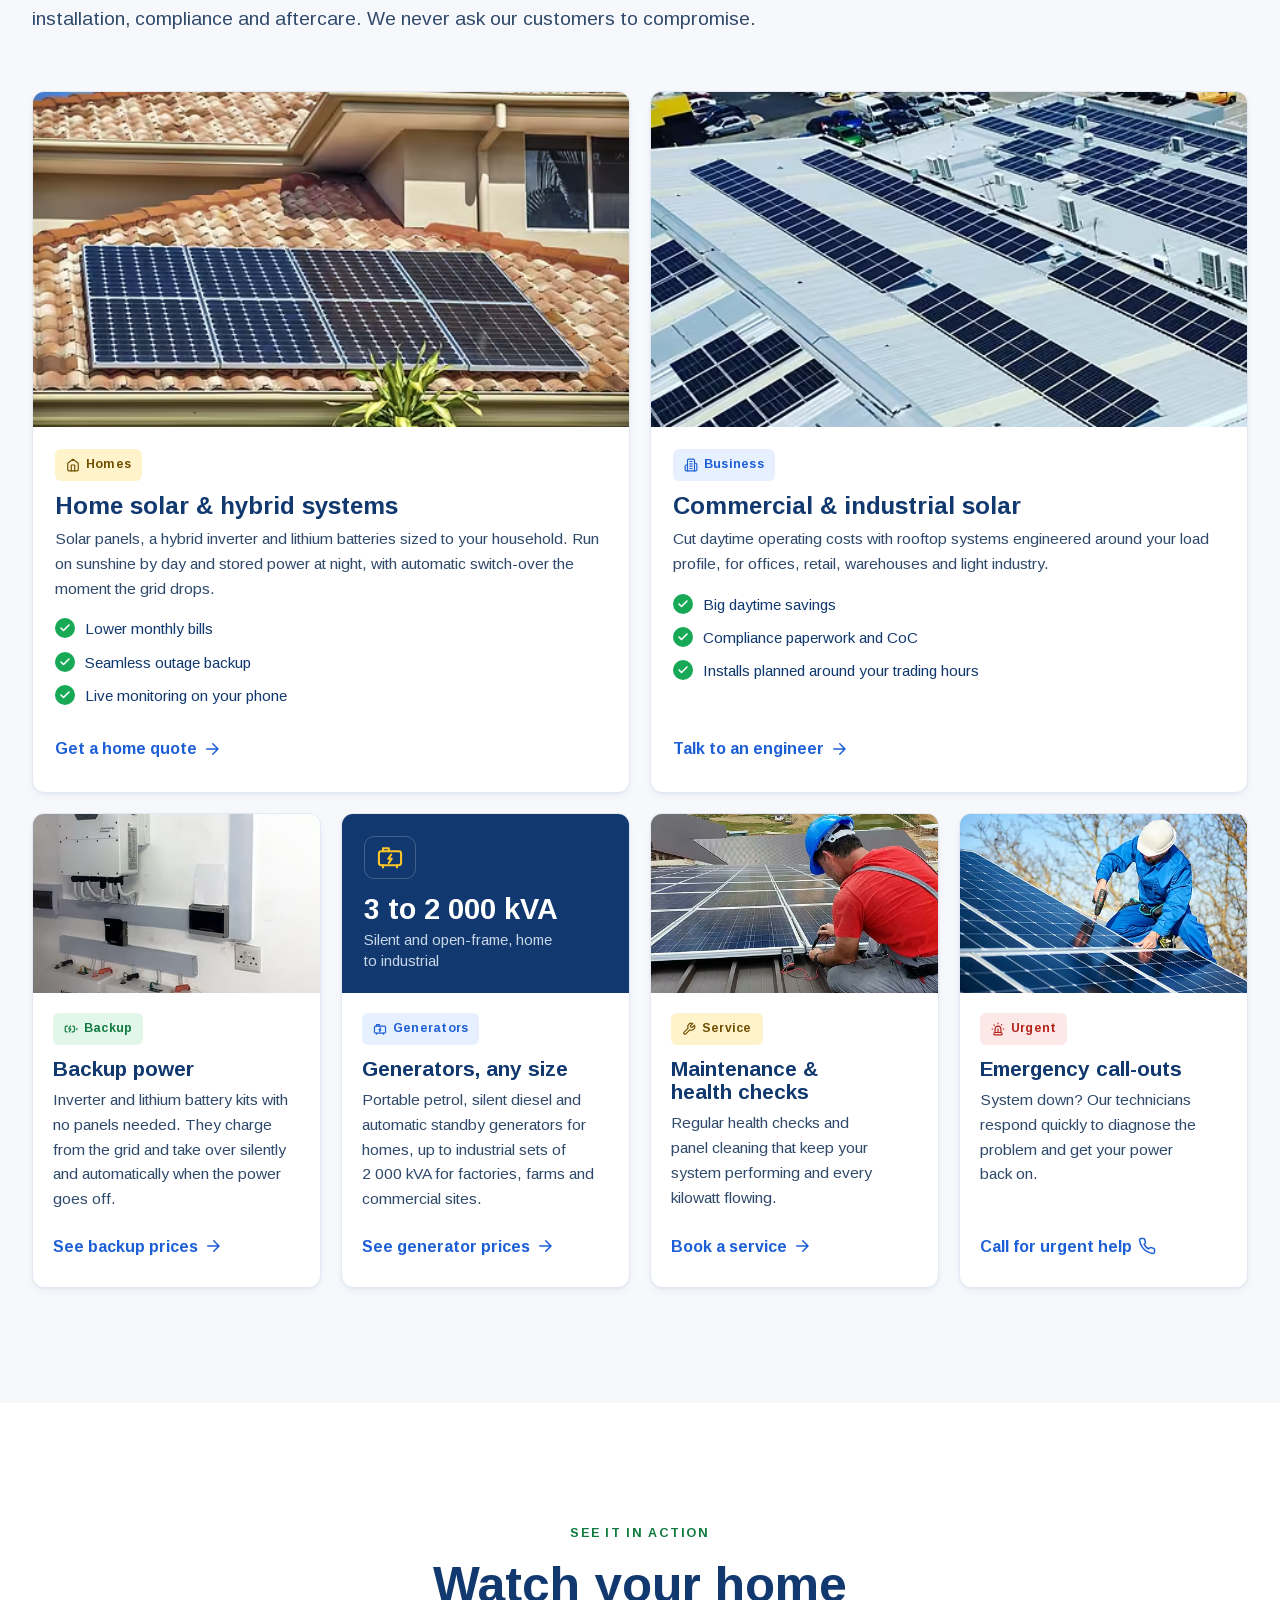
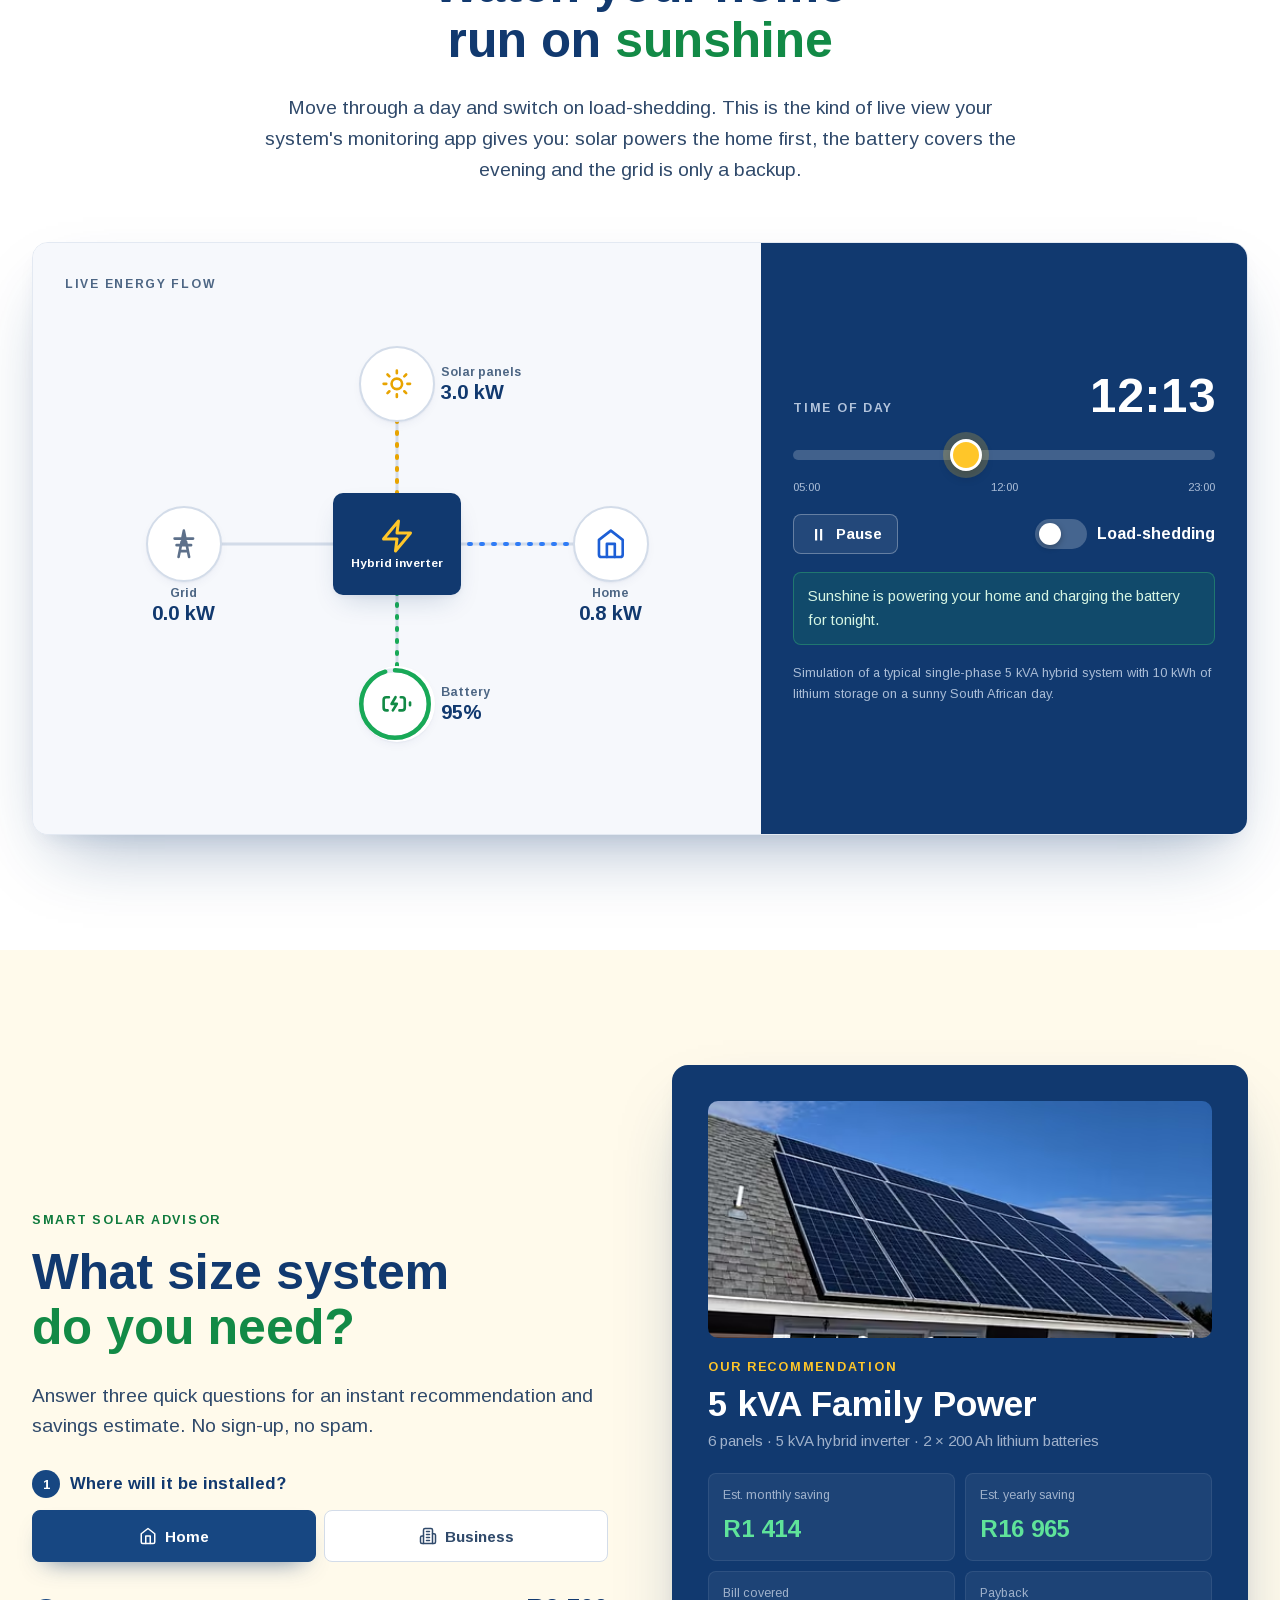
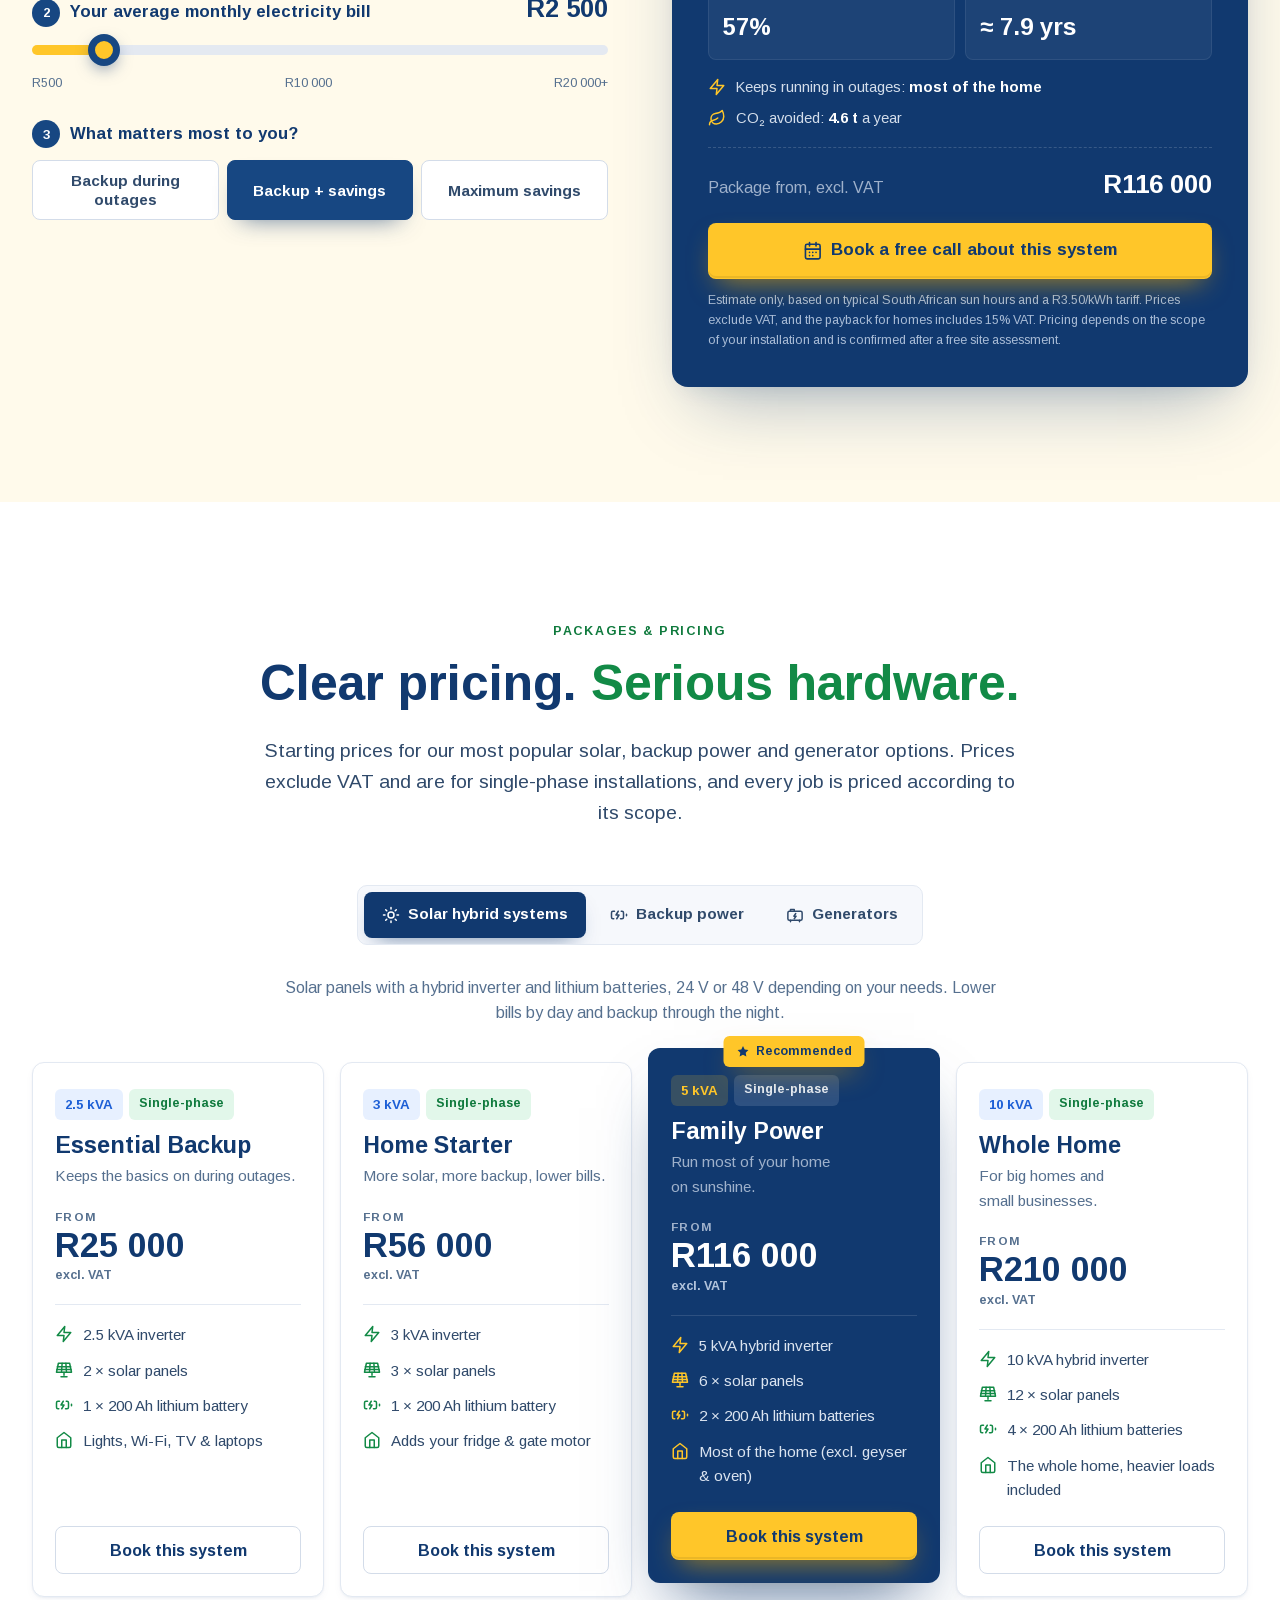
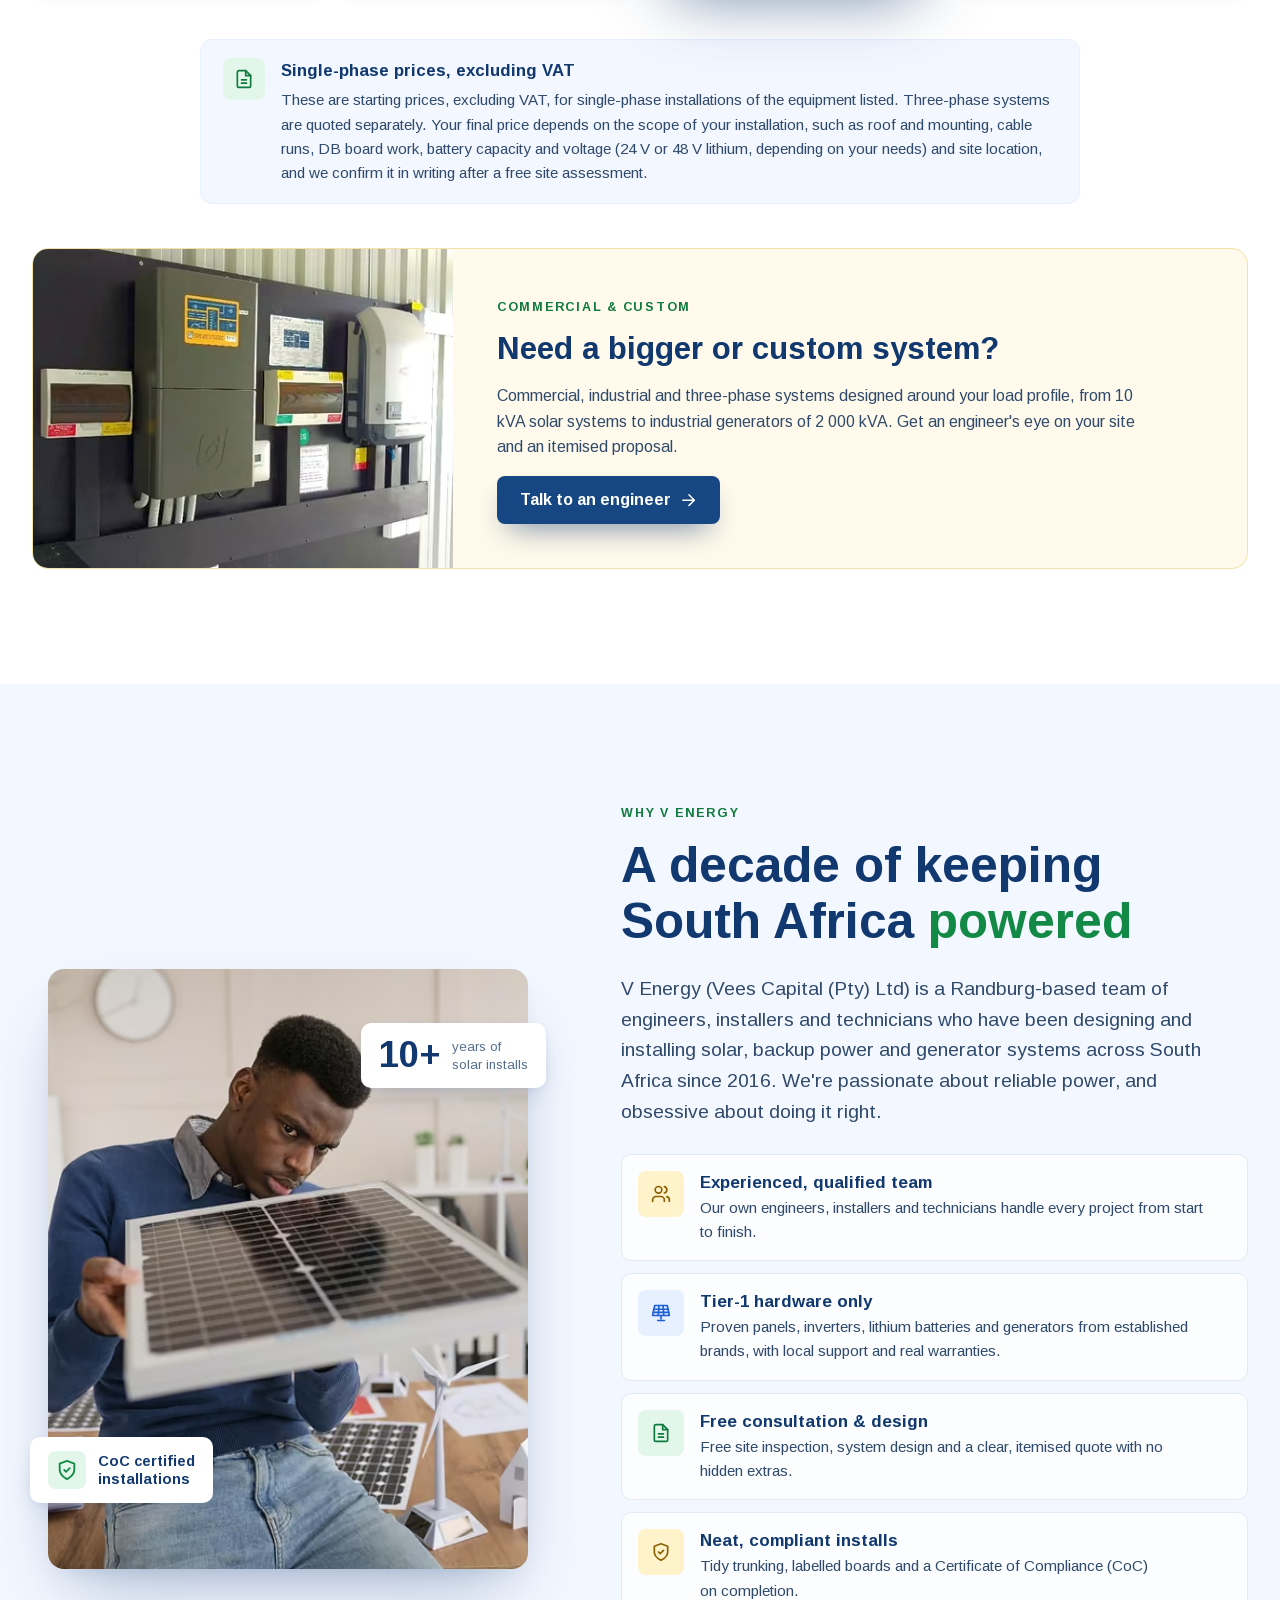
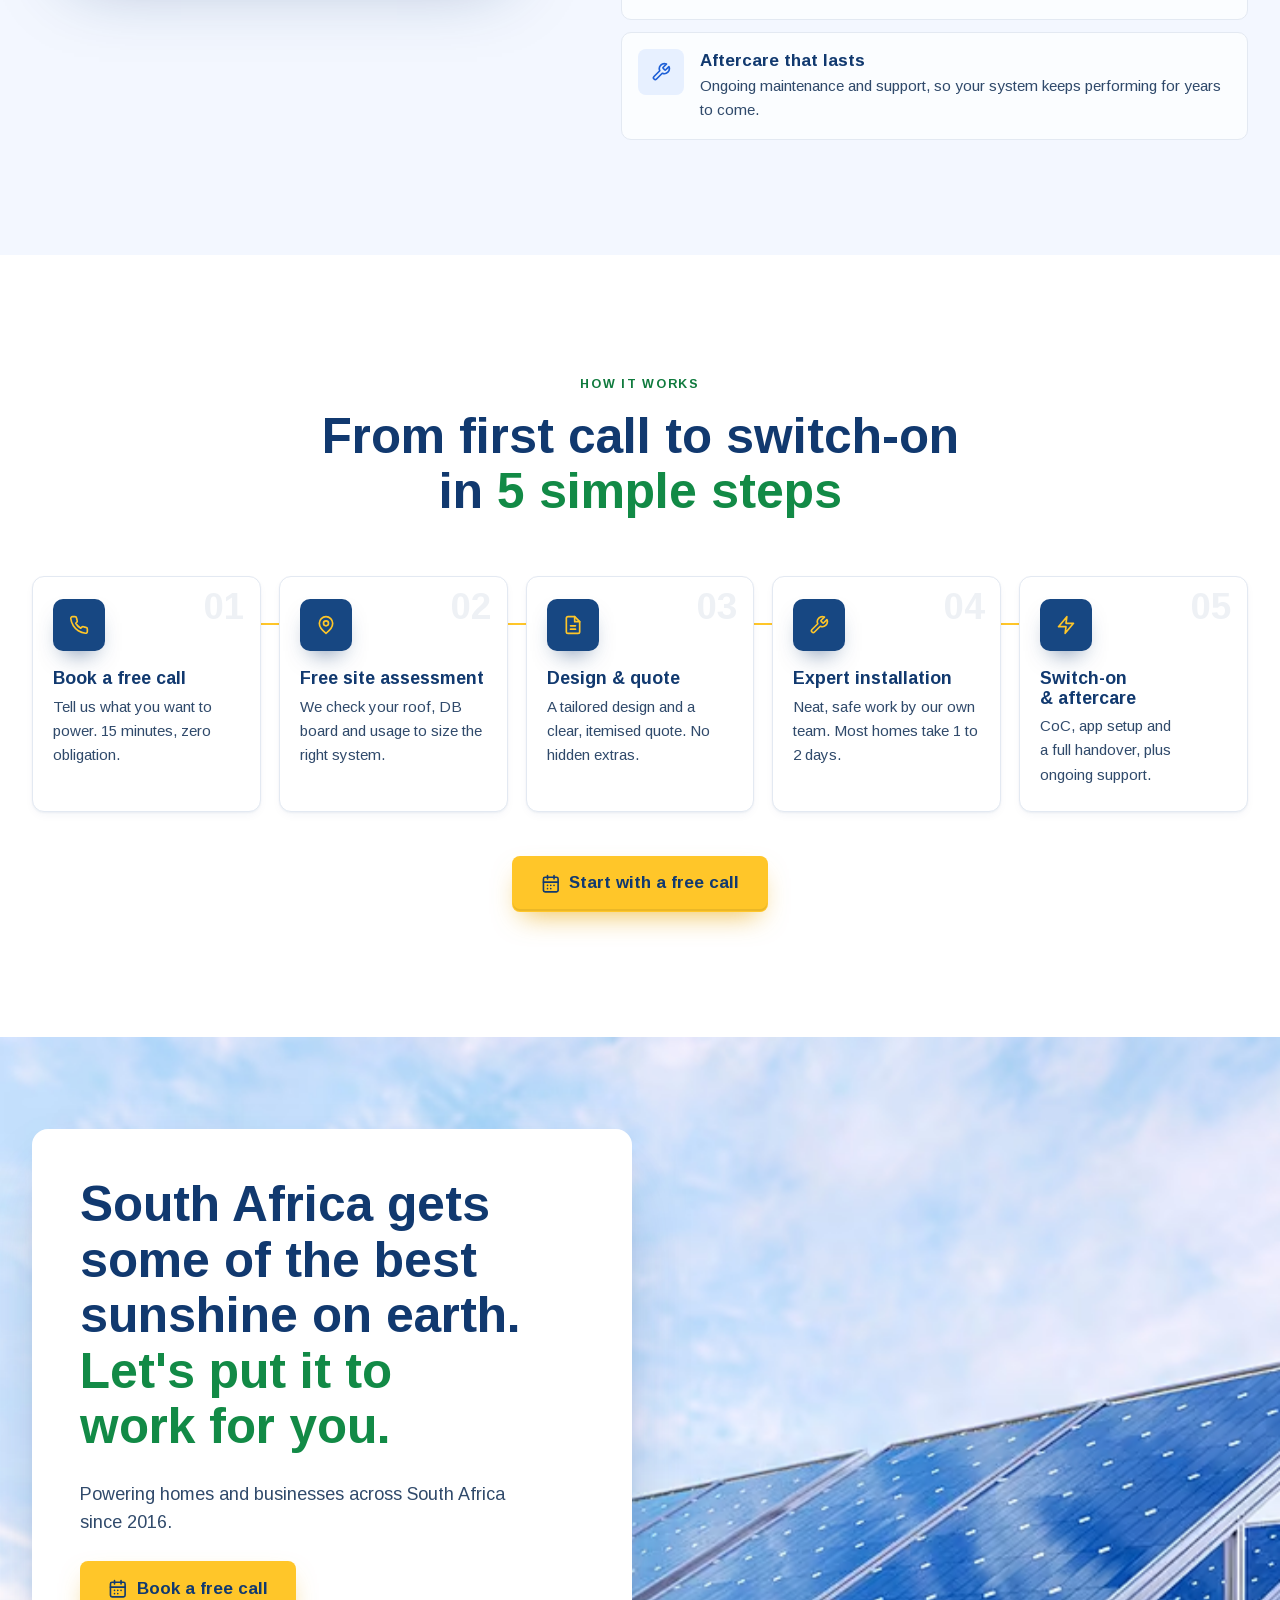
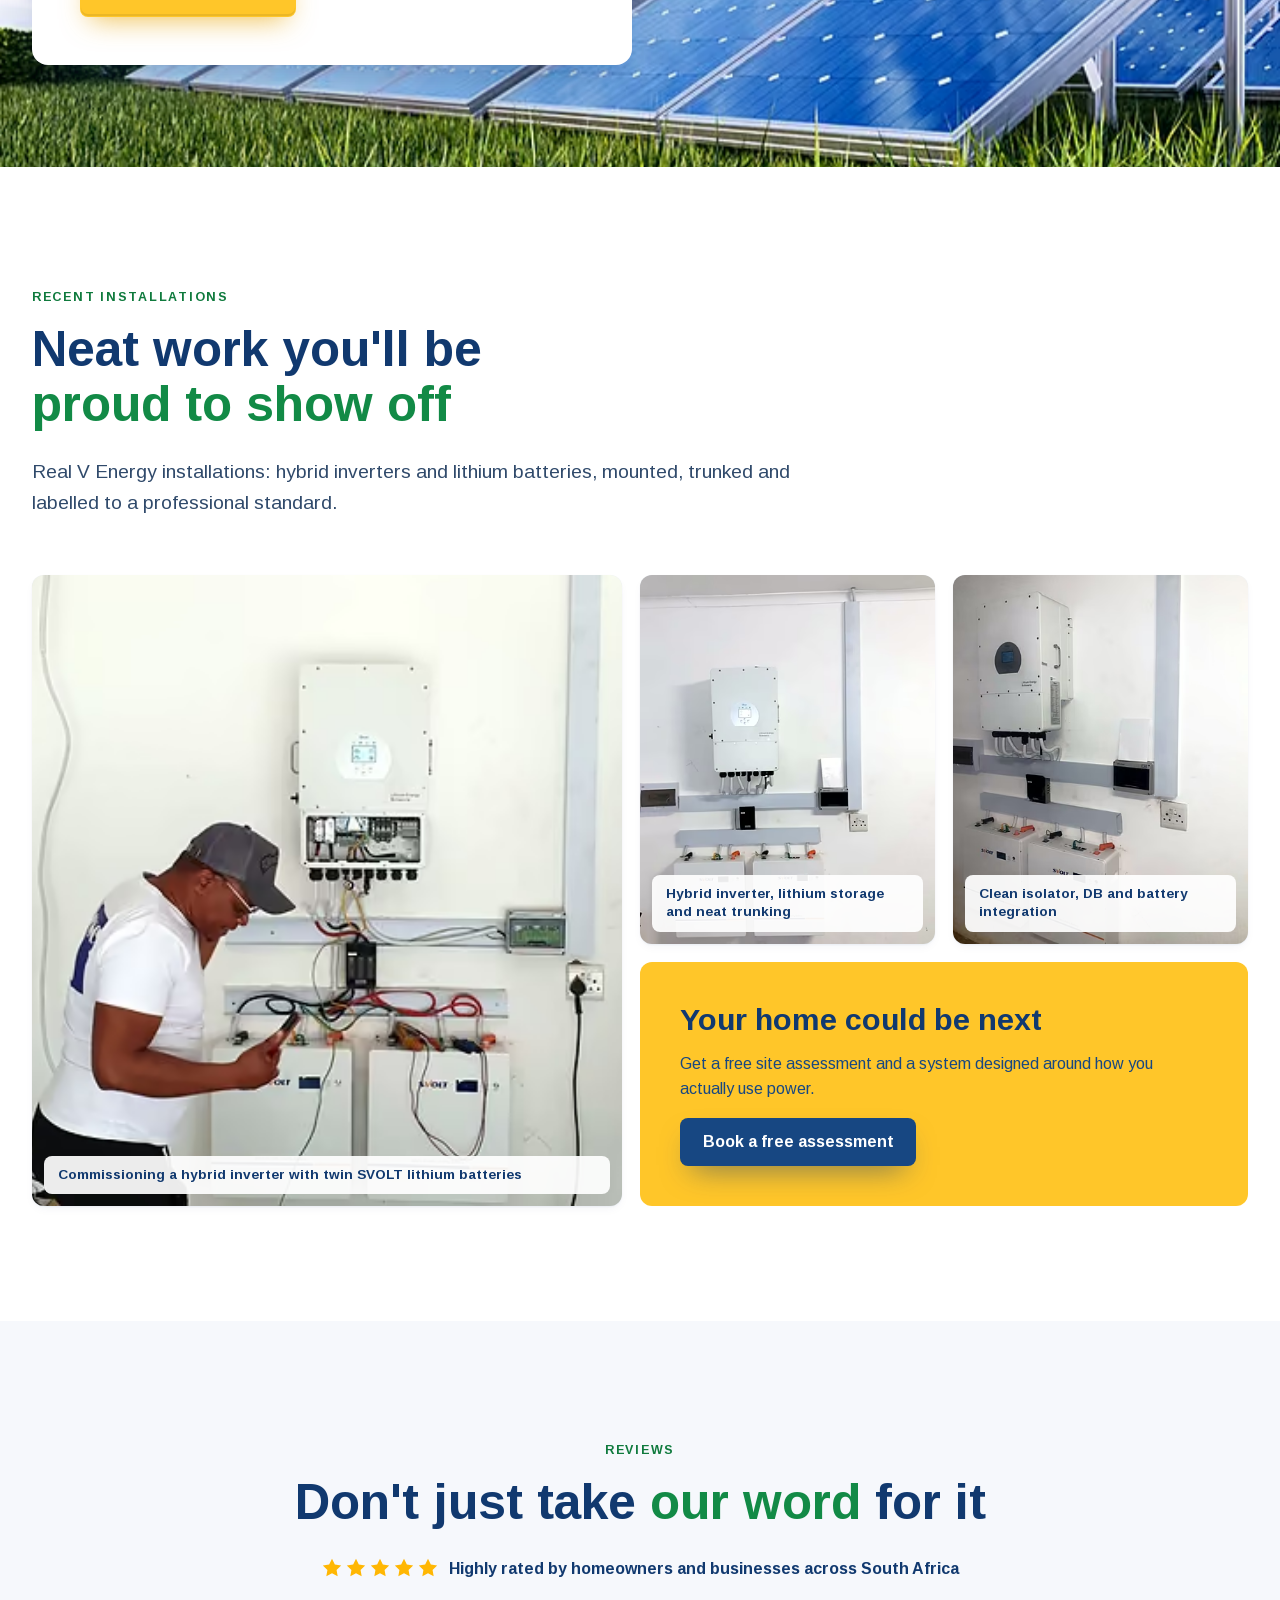
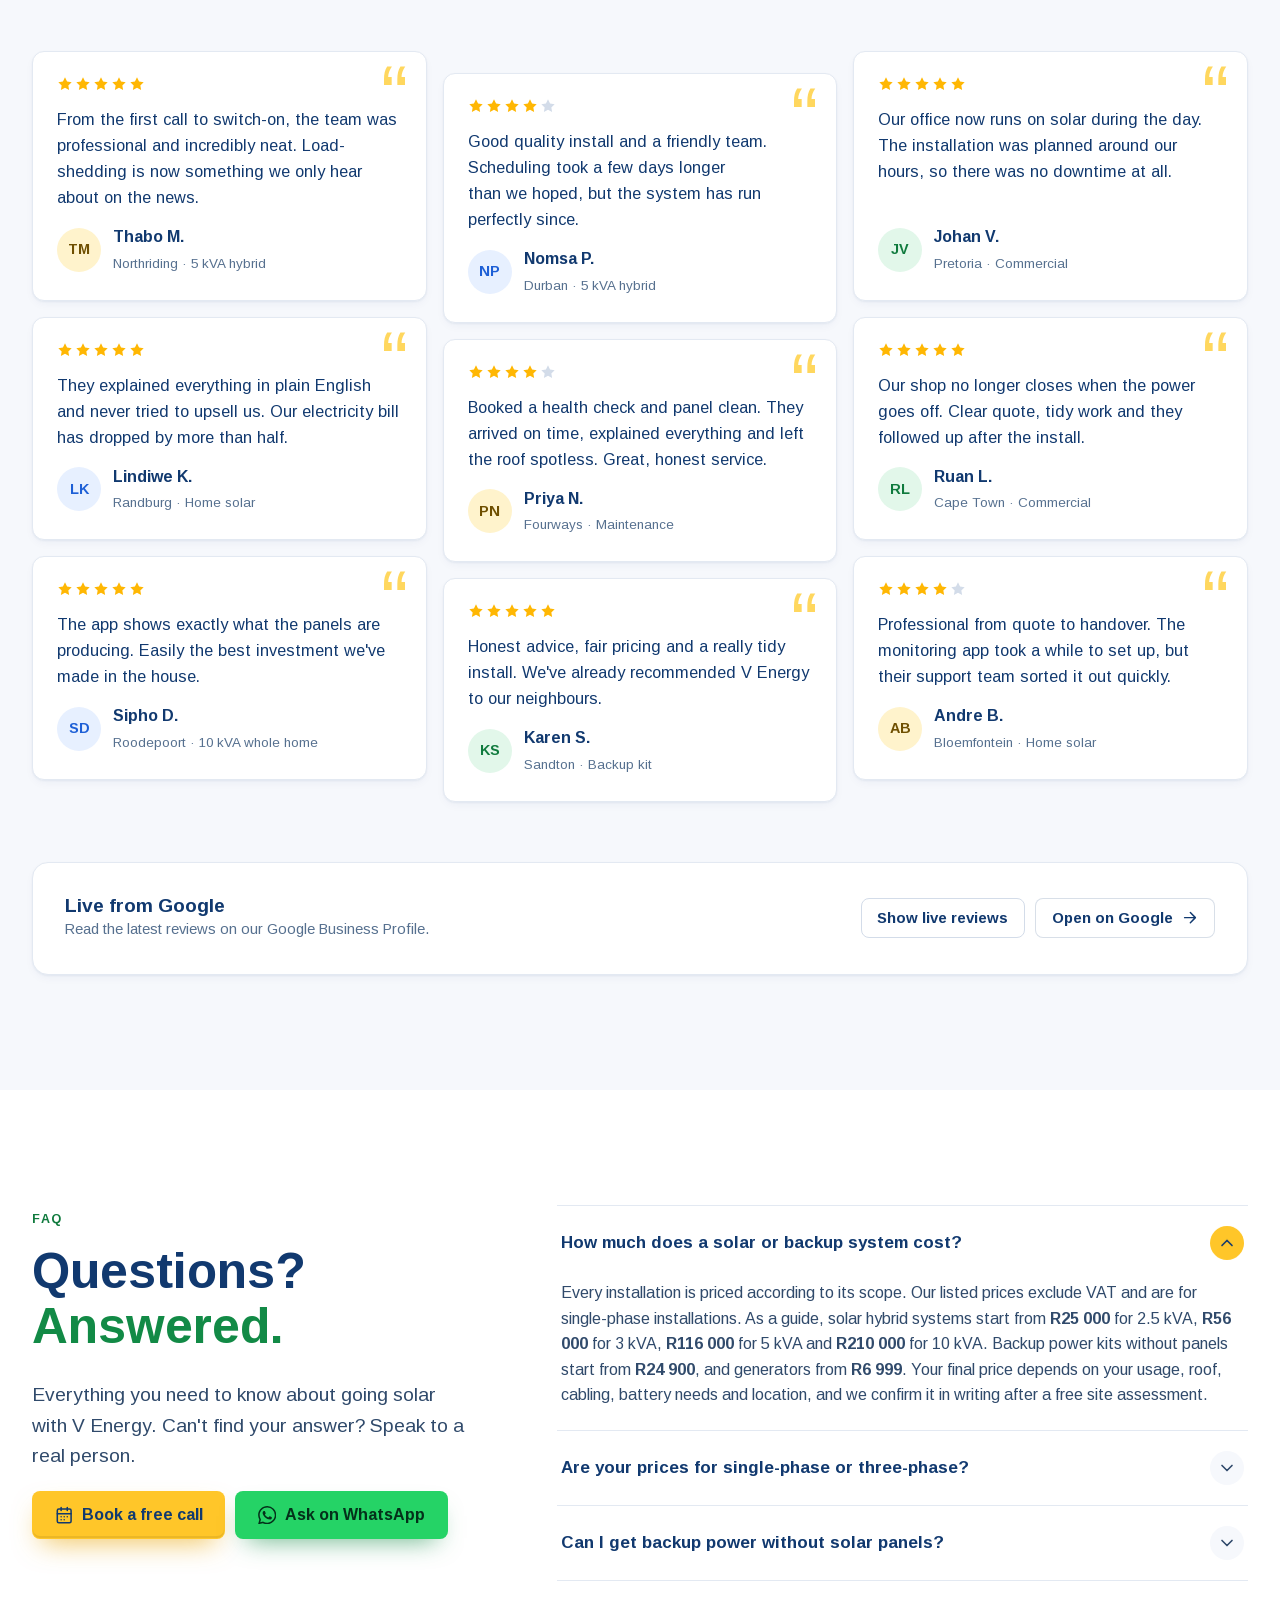
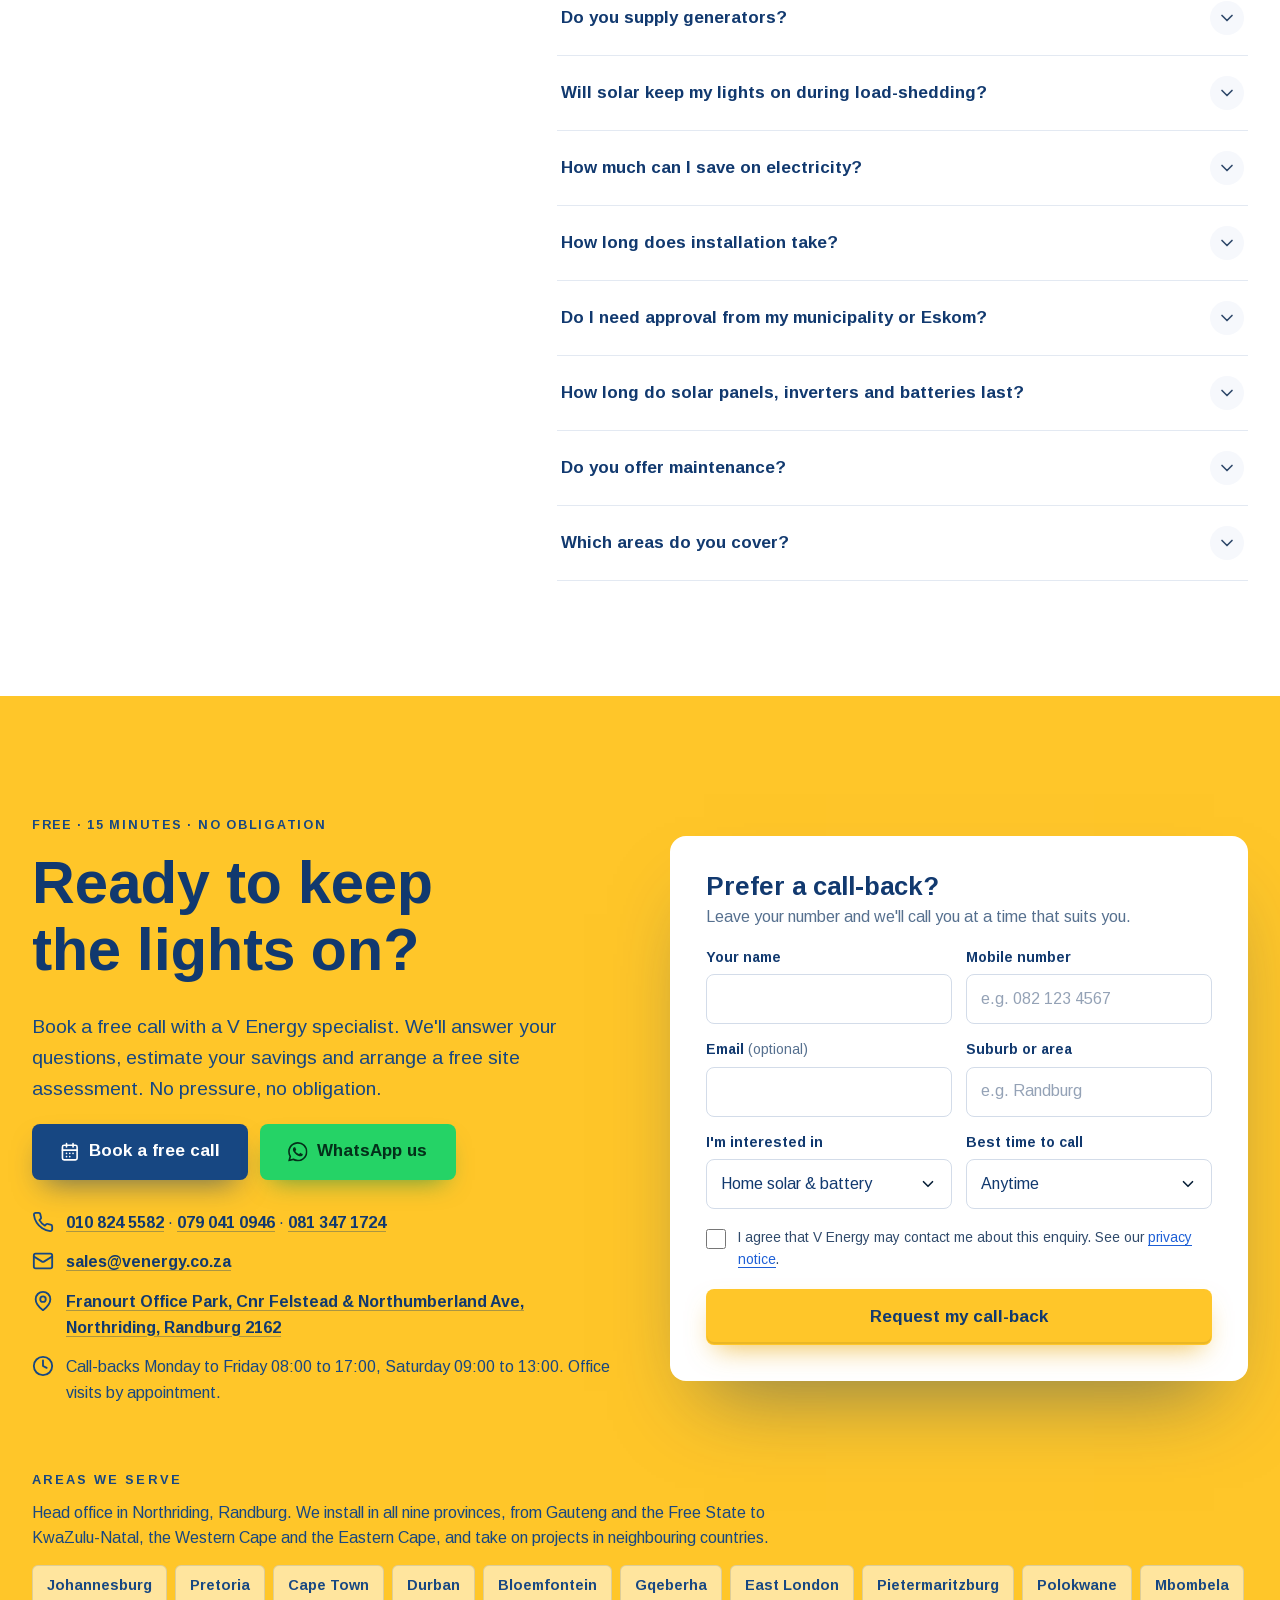
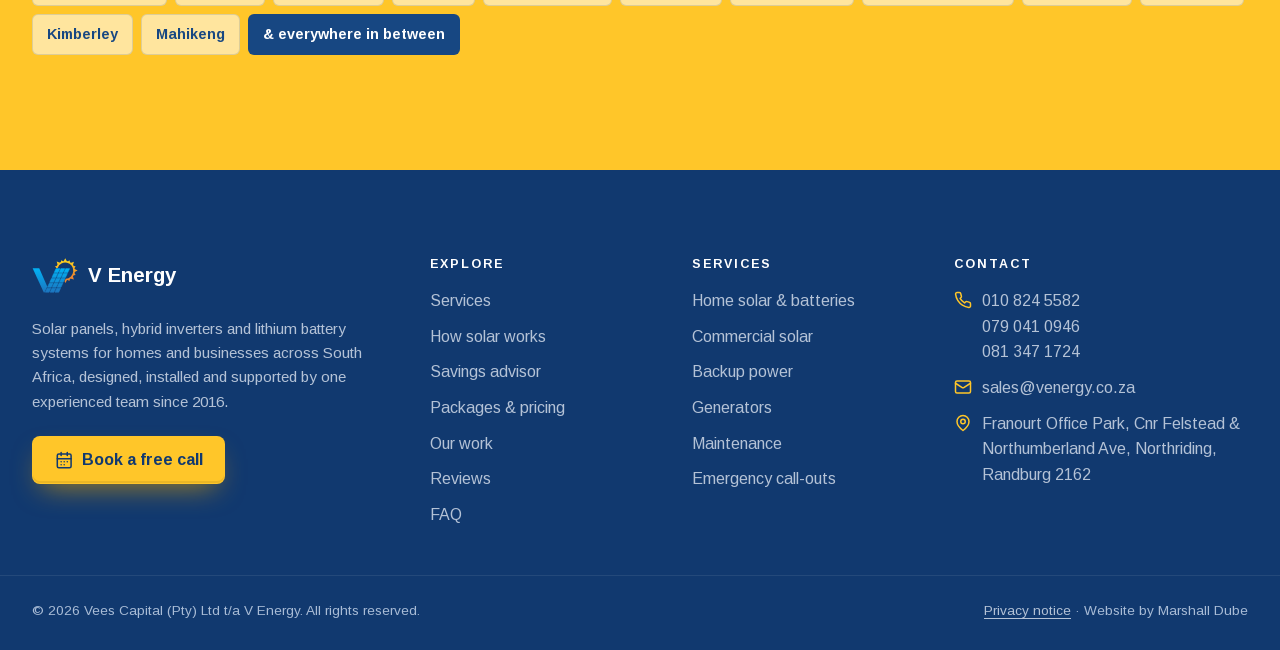
==== commit 03e0247a: "Send form emails to info@ and add an upload-ready build Both forms (the booking pop-up and the call-" ====
--- a/index.html
+++ b/index.html
@@ -45,7 +45,7 @@
   </script>
   <link rel="stylesheet" href="assets/css/styles.css?v=2026103004">
   <script>document.documentElement.classList.add('js')</script>
-  <script src="assets/js/main.js?v=2026103004" defer></script>
+  <script src="assets/js/main.js?v=2026110501" defer></script>
 
   <script type="application/ld+json">
   {
@@ -1156,7 +1156,7 @@
         <div class="contact-card" id="callback" data-reveal style="--d: 120ms">
           <h3>Prefer a call-back?</h3>
           <p>Leave your number and we'll call you at a time that suits you.</p>
-          <form class="quick-form" action="https://formsubmit.co/3cd046a3a50af33a7b7bb5796841d5ac" method="POST" data-ajax-form>
+          <form class="quick-form" action="https://formsubmit.co/info@venergy.co.za" method="POST" data-ajax-form>
             <input type="hidden" name="_subject" value="Website call-back request for V Energy">
             <input type="hidden" name="_cc" value="sales@venergy.co.za,marshall@venergy.co.za">
             <input type="hidden" name="_next" value="https://venergy.co.za/Thankyou.html">
@@ -1289,7 +1289,7 @@
 
   <!-- ============ BOOKING DIALOG ============ -->
   <dialog class="book" id="book" aria-labelledby="book-title">
-    <form class="book-form" id="book-form" action="https://formsubmit.co/3cd046a3a50af33a7b7bb5796841d5ac" method="POST" novalidate>
+    <form class="book-form" id="book-form" action="https://formsubmit.co/info@venergy.co.za" method="POST" novalidate>
       <input type="hidden" name="_subject" value="New call booking from the V Energy website">
       <input type="hidden" name="_cc" value="sales@venergy.co.za,marshall@venergy.co.za">
       <input type="hidden" name="_next" value="https://venergy.co.za/Thankyou.html">
